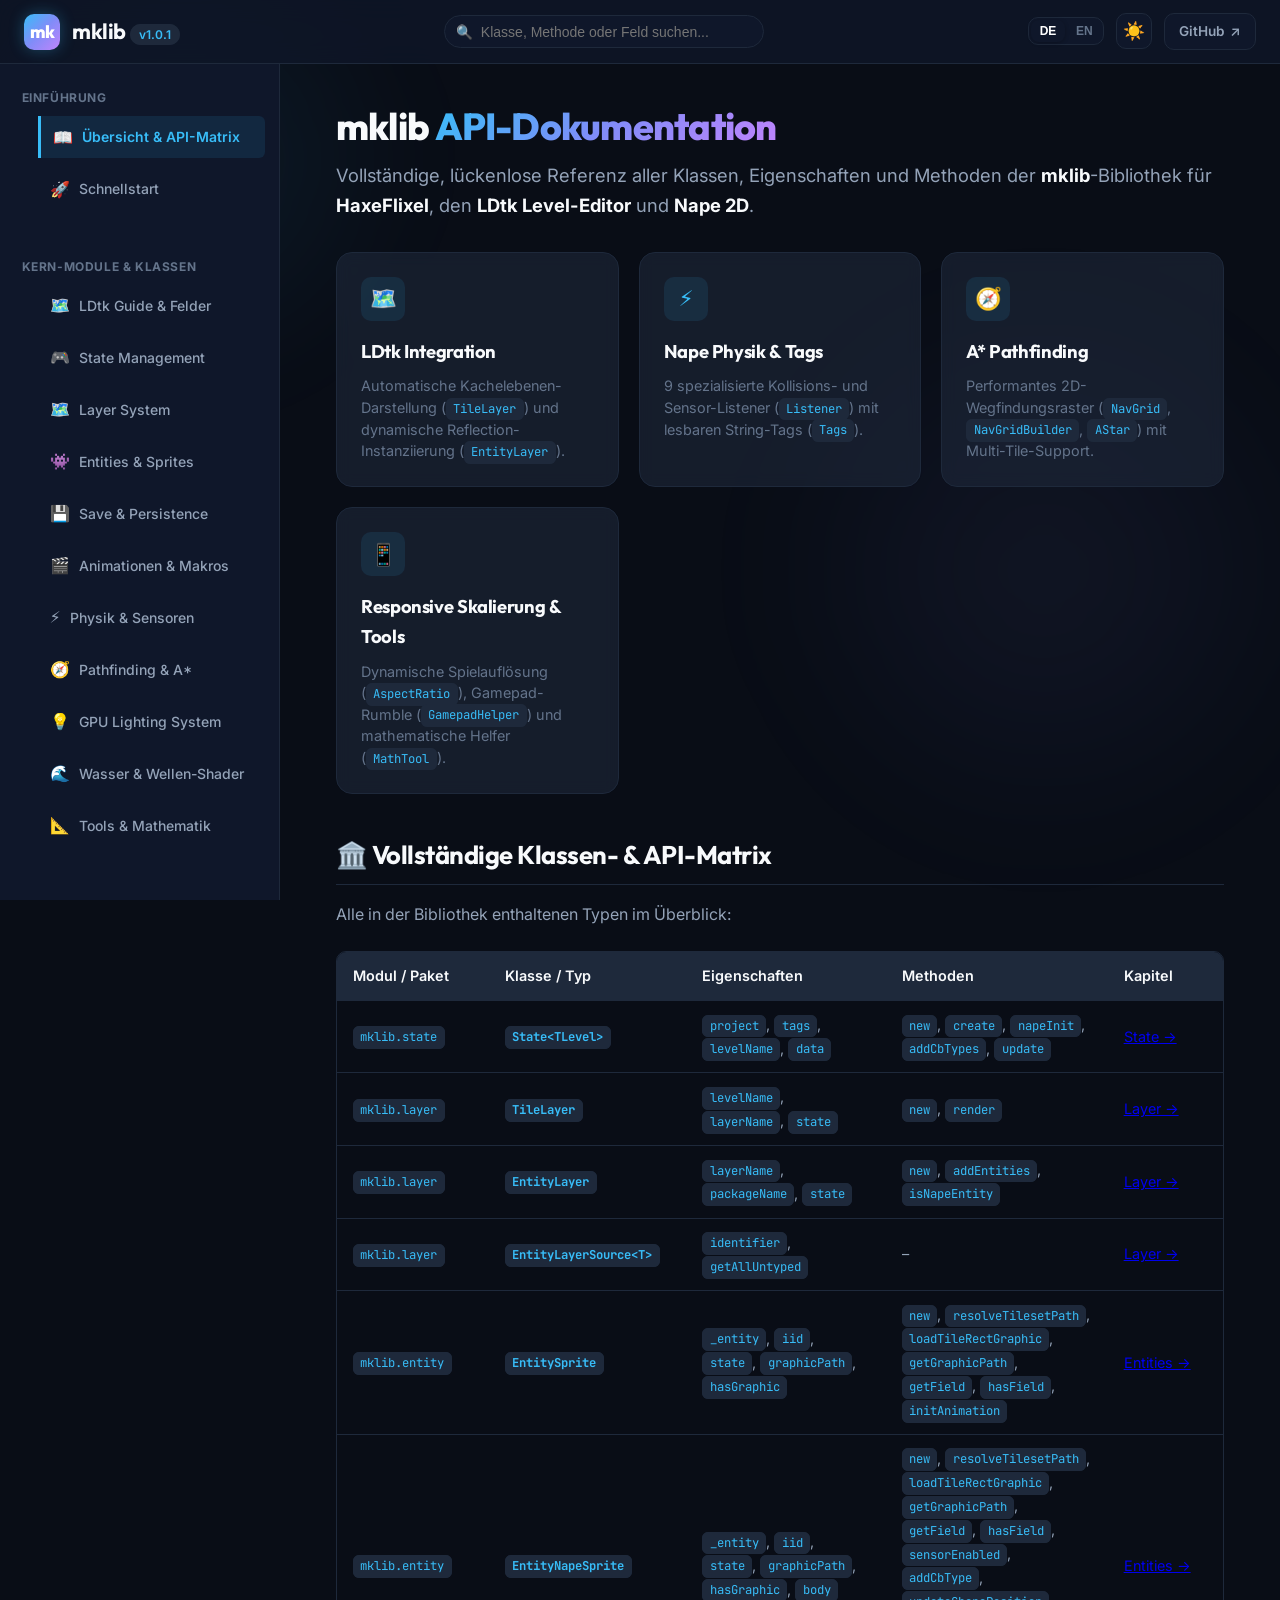
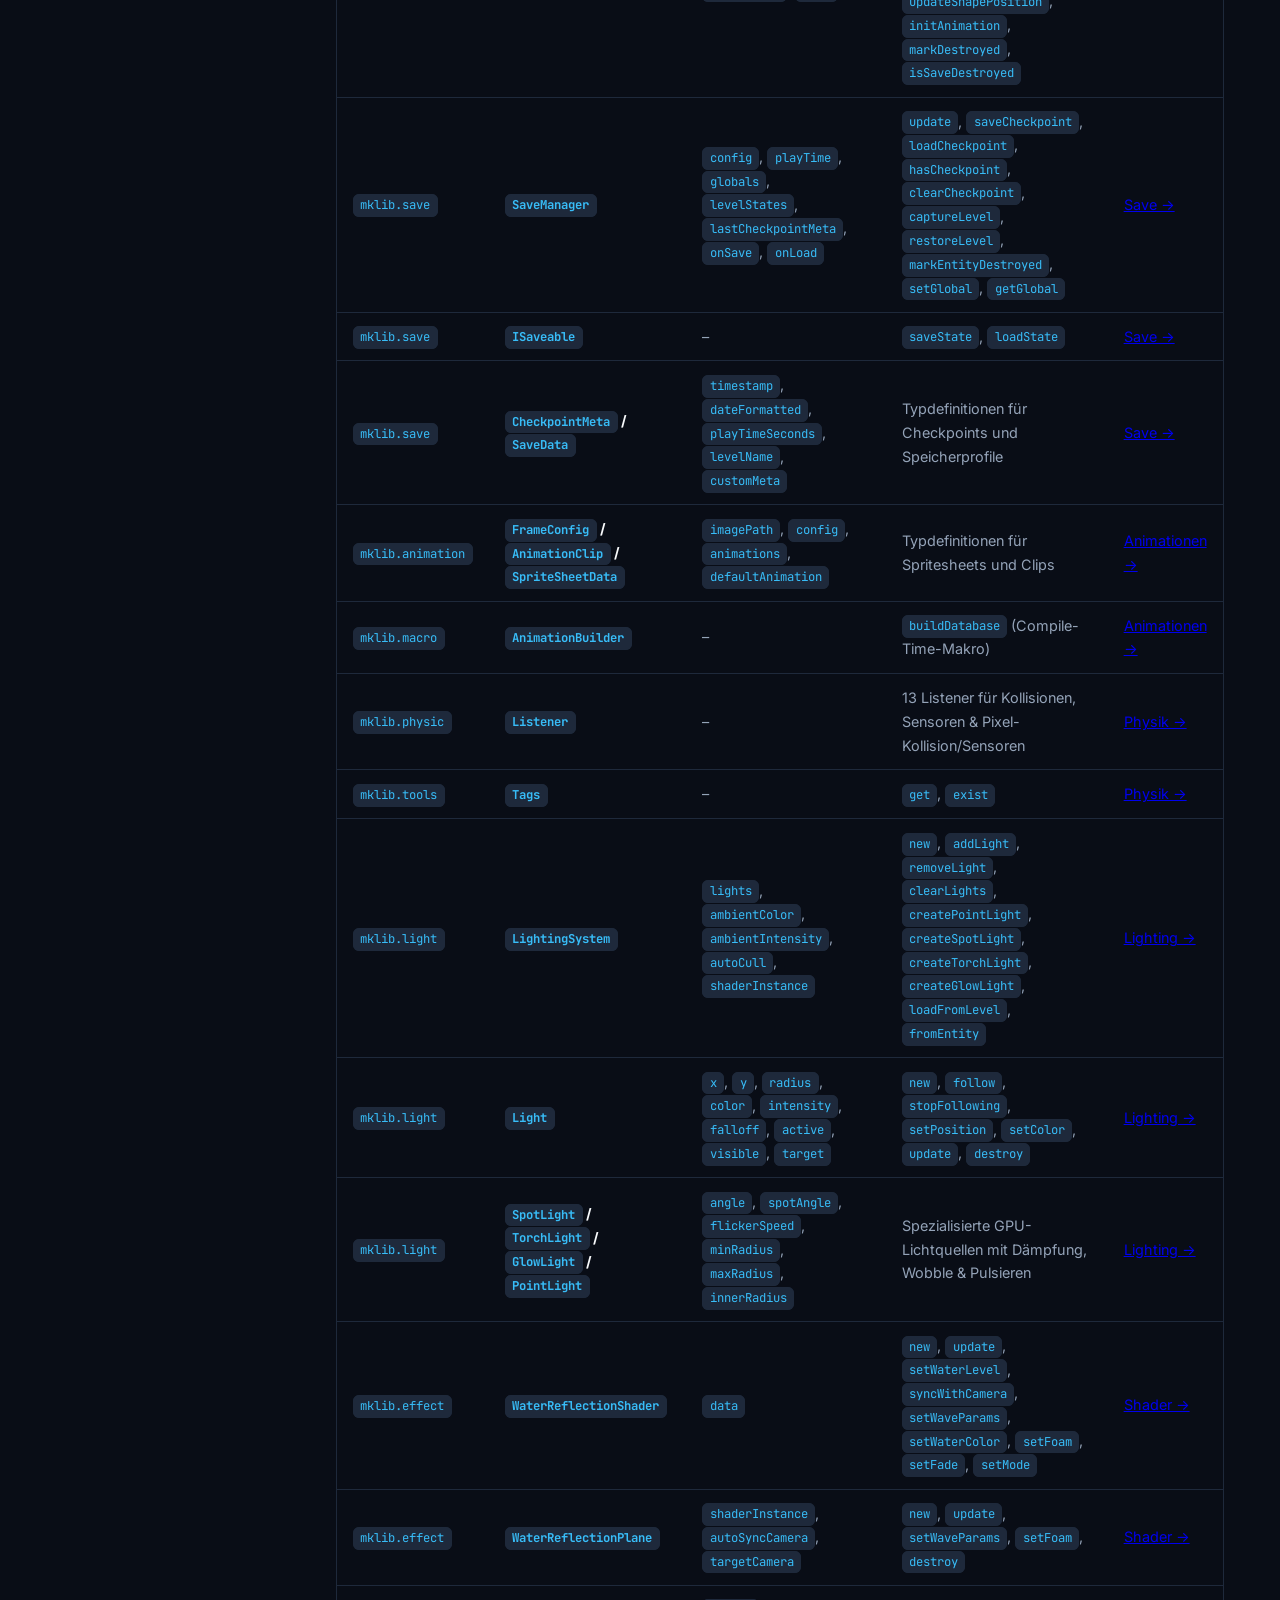
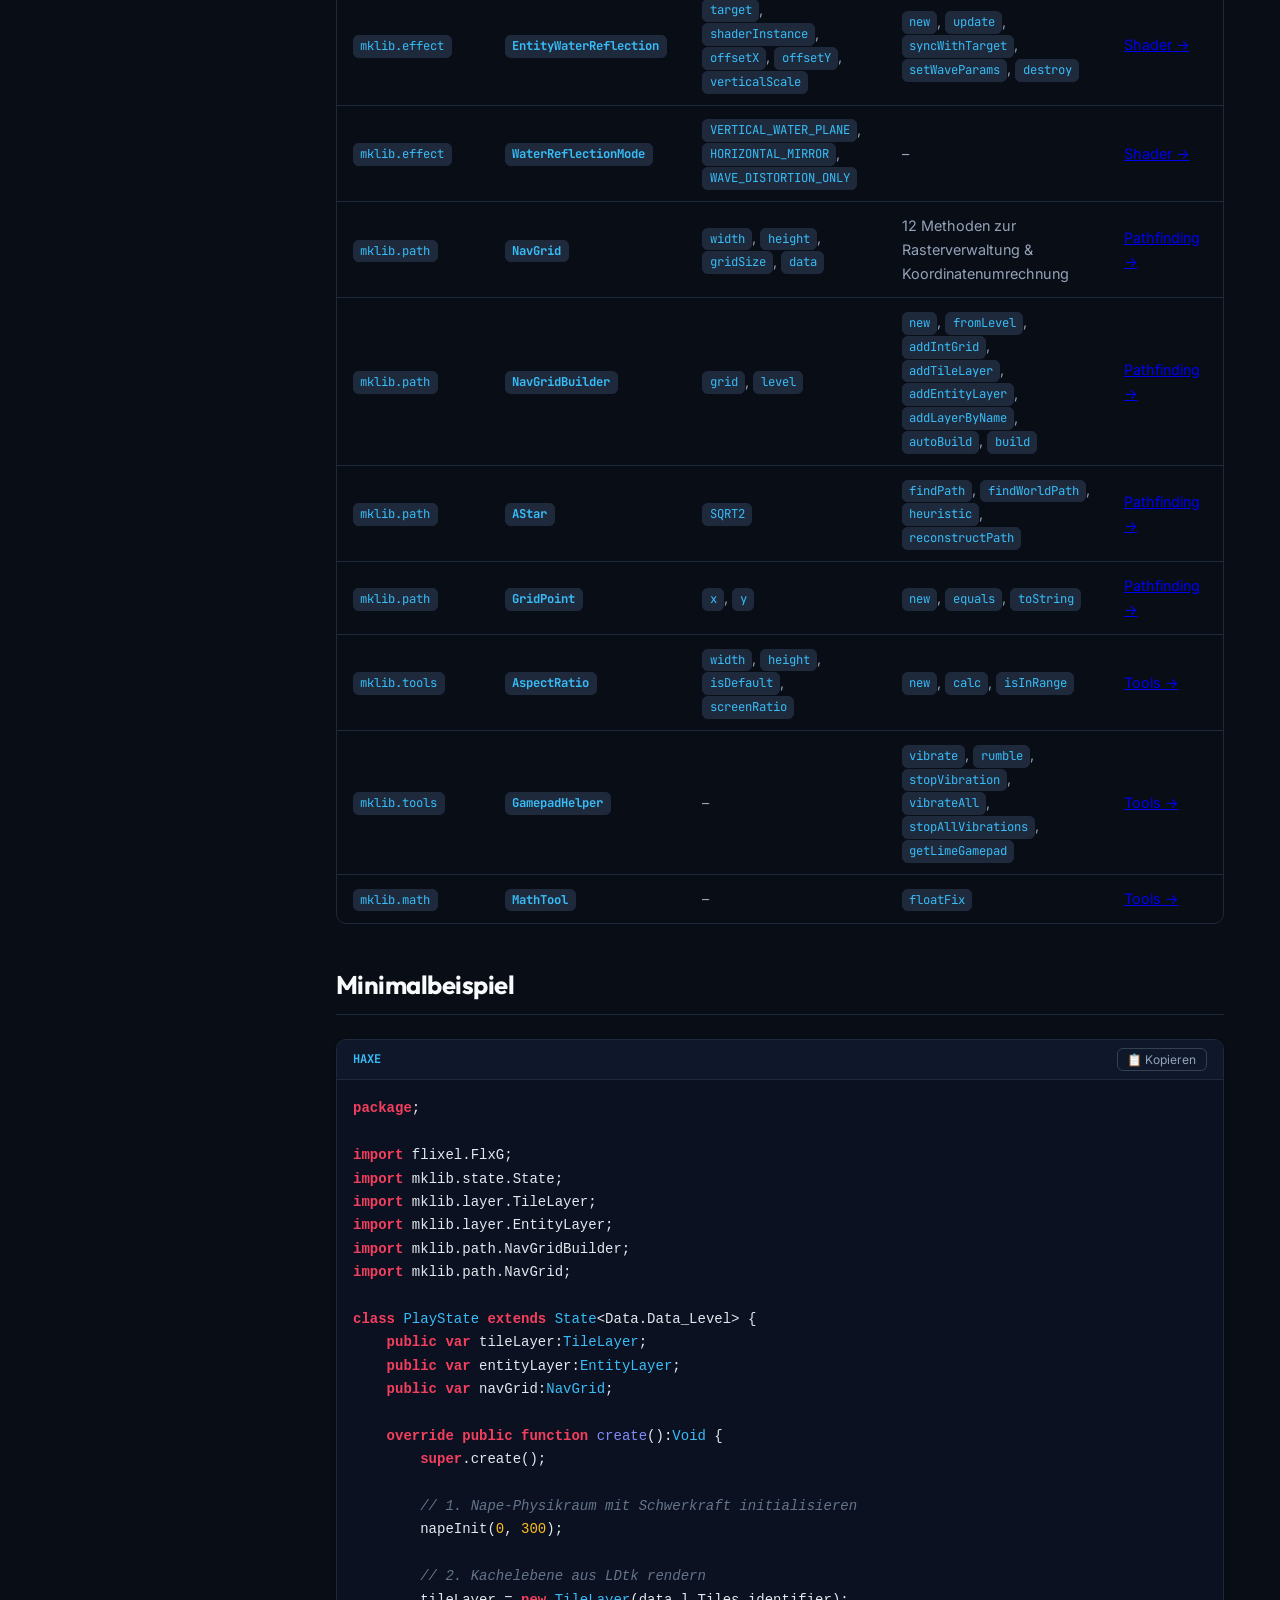
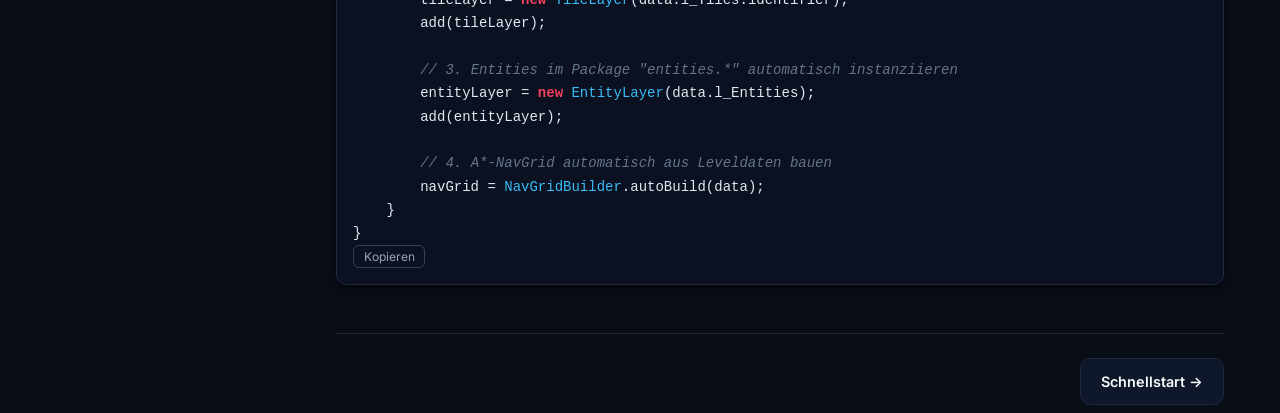
==== docs/index.html @ 0c1ab589 "feat: add GamepadHelper utility and comprehensive library documentation" ====
<!DOCTYPE html>
<html lang="de" data-theme="dark">
<head>
  <meta charset="UTF-8">
  <meta name="viewport" content="width=device-width, initial-scale=1.0">
  <title>mklib — Vollständige Dokumentation & API-Referenz</title>
  <meta name="description" content="Lückenlose Dokumentation und API-Referenz für mklib — Jede Klasse, Methode und Eigenschaft für HaxeFlixel, LDtk und Nape 2D.">
  <link rel="preconnect" href="https://fonts.googleapis.com">
  <link rel="preconnect" href="https://fonts.gstatic.com" crossorigin>
  <link href="https://fonts.googleapis.com/css2?family=Inter:wght@400;500;600;700;800&family=JetBrains+Mono:wght@400;500;600;700&family=Outfit:wght@600;700;800&display=swap" rel="stylesheet">
  <link rel="stylesheet" href="styles.css">
</head>
<body>
  <!-- Ambient Glow Backgrounds -->
  <div class="bg-decorations">
    <div class="blob-1"></div>
    <div class="blob-2"></div>
  </div>

  <!-- Top Navigation Header -->
  <header class="top-header">
    <div style="display: flex; align-items: center; gap: 1rem;">
      <button class="icon-btn mobile-menu-btn" aria-label="Menü öffnen">☰</button>
      <a href="#overview" class="logo-group">
        <div class="logo-badge">mk</div>
        <div>
          <span class="logo-title">mklib</span>
          <span class="logo-version">v1.0.1</span>
        </div>
      </a>
    </div>

    <!-- Search Input -->
    <div class="header-search">
      <span class="search-icon">🔍</span>
      <input type="text" id="docs-search" class="search-input" placeholder="Klasse, Methode oder Feld suchen..." data-de="Klasse, Methode oder Feld suchen..." data-en="Search class, method, or field..." autocomplete="off">
    </div>

    <!-- Header Actions (Language Switcher & Theme Toggle & GitHub) -->
    <div class="header-actions">
      <!-- Language Switcher -->
      <div class="lang-switch-group">
        <button class="lang-btn active" data-set-lang="de" title="Deutsch">DE</button>
        <button class="lang-btn" data-set-lang="en" title="English">EN</button>
      </div>

      <button id="theme-toggle" class="icon-btn" title="Thema wechseln">☀️</button>
      <a href="https://github.com/markuskahl/mklib" target="_blank" rel="noopener noreferrer" class="github-link">
        <span>GitHub</span>
        <span>↗</span>
      </a>
    </div>
  </header>

  <!-- App Layout Container -->
  <div class="app-container">
    <!-- Sidebar Navigation -->
    <aside class="sidebar">
      <nav class="sidebar-nav">
        <div>
          <div class="nav-section-title" data-de="Einführung" data-en="Introduction">Einführung</div>
          <ul class="nav-list">
            <li class="nav-item active"><a href="#overview"><span class="nav-icon">📖</span> <span data-de="Übersicht & API-Matrix" data-en="Overview & API Matrix">Übersicht & API-Matrix</span></a></li>
            <li class="nav-item"><a href="#getting-started"><span class="nav-icon">🚀</span> <span data-de="Schnellstart" data-en="Quick Start">Schnellstart</span></a></li>
          </ul>
        </div>

        <div>
          <div class="nav-section-title" data-de="Kern-Module & Klassen" data-en="Core Modules & Classes">Kern-Module & Klassen</div>
          <ul class="nav-list">
            <li class="nav-item"><a href="#ldtk-guide"><span class="nav-icon">🗺️</span> <span data-de="LDtk Guide & Felder" data-en="LDtk Guide & Fields">LDtk Guide & Felder</span></a></li>
            <li class="nav-item"><a href="#state"><span class="nav-icon">🎮</span> <span data-de="State Management" data-en="State Management">State Management</span></a></li>
            <li class="nav-item"><a href="#layers"><span class="nav-icon">🗺️</span> <span data-de="Layer System" data-en="Layer System">Layer System</span></a></li>
            <li class="nav-item"><a href="#entities"><span class="nav-icon">👾</span> <span data-de="Entities & Sprites" data-en="Entities & Sprites">Entities & Sprites</span></a></li>
            <li class="nav-item"><a href="#save"><span class="nav-icon">💾</span> <span data-de="Save & Persistence" data-en="Save & Persistence">Save & Persistence</span></a></li>
            <li class="nav-item"><a href="#animation"><span class="nav-icon">🎬</span> <span data-de="Animationen & Makros" data-en="Animations & Macros">Animationen & Makros</span></a></li>
            <li class="nav-item"><a href="#physics"><span class="nav-icon">⚡</span> <span data-de="Physik & Sensoren" data-en="Physics & Sensors">Physik & Sensoren</span></a></li>
            <li class="nav-item"><a href="#pathfinding"><span class="nav-icon">🧭</span> <span data-de="Pathfinding & A*" data-en="Pathfinding & A*">Pathfinding & A*</span></a></li>
            <li class="nav-item"><a href="#lighting"><span class="nav-icon">💡</span> <span data-de="GPU Lighting System" data-en="GPU Lighting System">GPU Lighting System</span></a></li>
            <li class="nav-item"><a href="#effects"><span class="nav-icon">🌊</span> <span data-de="Wasser & Wellen-Shader" data-en="Water & Wave Shaders">Wasser & Wellen-Shader</span></a></li>
            <li class="nav-item"><a href="#tools-math"><span class="nav-icon">📐</span> <span data-de="Tools & Mathematik" data-en="Tools & Mathematics">Tools & Mathematik</span></a></li>
          </ul>
        </div>
      </nav>
    </aside>

    <!-- Main Content Area -->
    <main class="main-content">
      <!-- Section: overview -->
      <section id="overview" class="doc-section active">
        <div data-lang="de">
<h1>mklib <span class="hero-gradient-text">API-Dokumentation</span></h1>
          <p class="section-desc">
            Vollständige, lückenlose Referenz aller Klassen, Eigenschaften und Methoden der <strong>mklib</strong>-Bibliothek für <strong>HaxeFlixel</strong>, den <strong>LDtk Level-Editor</strong> und <strong>Nape 2D</strong>.
          </p>

          <div class="feature-grid">
            <div class="feature-card">
              <div class="feature-icon">🗺️</div>
              <h3>LDtk Integration</h3>
              <p>Automatische Kachelebenen-Darstellung (<code>TileLayer</code>) und dynamische Reflection-Instanziierung (<code>EntityLayer</code>).</p>
            </div>
            <div class="feature-card">
              <div class="feature-icon">⚡</div>
              <h3>Nape Physik & Tags</h3>
              <p>9 spezialisierte Kollisions- und Sensor-Listener (<code>Listener</code>) mit lesbaren String-Tags (<code>Tags</code>).</p>
            </div>
            <div class="feature-card">
              <div class="feature-icon">🧭</div>
              <h3>A* Pathfinding</h3>
              <p>Performantes 2D-Wegfindungsraster (<code>NavGrid</code>, <code>NavGridBuilder</code>, <code>AStar</code>) mit Multi-Tile-Support.</p>
            </div>
            <div class="feature-card">
              <div class="feature-icon">📱</div>
              <h3>Responsive Skalierung & Tools</h3>
              <p>Dynamische Spielauflösung (<code>AspectRatio</code>), Gamepad-Rumble (<code>GamepadHelper</code>) und mathematische Helfer (<code>MathTool</code>).</p>
            </div>
          </div>

          <h2>🏛️ Vollständige Klassen- & API-Matrix</h2>
          <p>Alle in der Bibliothek enthaltenen Typen im Überblick:</p>

          <div class="api-table-wrapper">
            <table class="api-table">
              <thead>
                <tr>
                  <th>Modul / Paket</th>
                  <th>Klasse / Typ</th>
                  <th>Eigenschaften</th>
                  <th>Methoden</th>
                  <th>Kapitel</th>
                </tr>
              </thead>
              <tbody>
                <tr>
                  <td><code>mklib.state</code></td>
                  <td><strong><code>State&lt;TLevel&gt;</code></strong></td>
                  <td><code>project</code>, <code>tags</code>, <code>levelName</code>, <code>data</code></td>
                  <td><code>new</code>, <code>create</code>, <code>napeInit</code>, <code>addCbTypes</code>, <code>update</code></td>
                  <td><a href="#state">State →</a></td>
                </tr>
                <tr>
                  <td><code>mklib.layer</code></td>
                  <td><strong><code>TileLayer</code></strong></td>
                  <td><code>levelName</code>, <code>layerName</code>, <code>state</code></td>
                  <td><code>new</code>, <code>render</code></td>
                  <td><a href="#layers">Layer →</a></td>
                </tr>
                <tr>
                  <td><code>mklib.layer</code></td>
                  <td><strong><code>EntityLayer</code></strong></td>
                  <td><code>layerName</code>, <code>packageName</code>, <code>state</code></td>
                  <td><code>new</code>, <code>addEntities</code>, <code>isNapeEntity</code></td>
                  <td><a href="#layers">Layer →</a></td>
                </tr>
                <tr>
                  <td><code>mklib.layer</code></td>
                  <td><strong><code>EntityLayerSource&lt;T&gt;</code></strong></td>
                  <td><code>identifier</code>, <code>getAllUntyped</code></td>
                  <td>–</td>
                  <td><a href="#layers">Layer →</a></td>
                </tr>
                <tr>
                  <td><code>mklib.entity</code></td>
                  <td><strong><code>EntitySprite</code></strong></td>
                  <td><code>_entity</code>, <code>iid</code>, <code>state</code>, <code>graphicPath</code>, <code>hasGraphic</code></td>
                  <td><code>new</code>, <code>resolveTilesetPath</code>, <code>loadTileRectGraphic</code>, <code>getGraphicPath</code>, <code>getField</code>, <code>hasField</code>, <code>initAnimation</code></td>
                  <td><a href="#entities">Entities →</a></td>
                </tr>
                <tr>
                  <td><code>mklib.entity</code></td>
                  <td><strong><code>EntityNapeSprite</code></strong></td>
                  <td><code>_entity</code>, <code>iid</code>, <code>state</code>, <code>graphicPath</code>, <code>hasGraphic</code>, <code>body</code></td>
                  <td><code>new</code>, <code>resolveTilesetPath</code>, <code>loadTileRectGraphic</code>, <code>getGraphicPath</code>, <code>getField</code>, <code>hasField</code>, <code>sensorEnabled</code>, <code>addCbType</code>, <code>updateShapePosition</code>, <code>initAnimation</code>, <code>markDestroyed</code>, <code>isSaveDestroyed</code></td>
                  <td><a href="#entities">Entities →</a></td>
                </tr>
                <tr>
                  <td><code>mklib.save</code></td>
                  <td><strong><code>SaveManager</code></strong></td>
                  <td><code>config</code>, <code>playTime</code>, <code>globals</code>, <code>levelStates</code>, <code>lastCheckpointMeta</code>, <code>onSave</code>, <code>onLoad</code></td>
                  <td><code>update</code>, <code>saveCheckpoint</code>, <code>loadCheckpoint</code>, <code>hasCheckpoint</code>, <code>clearCheckpoint</code>, <code>captureLevel</code>, <code>restoreLevel</code>, <code>markEntityDestroyed</code>, <code>setGlobal</code>, <code>getGlobal</code></td>
                  <td><a href="#save">Save →</a></td>
                </tr>
                <tr>
                  <td><code>mklib.save</code></td>
                  <td><strong><code>ISaveable</code></strong></td>
                  <td>–</td>
                  <td><code>saveState</code>, <code>loadState</code></td>
                  <td><a href="#save">Save →</a></td>
                </tr>
                <tr>
                  <td><code>mklib.save</code></td>
                  <td><strong><code>CheckpointMeta</code> / <code>SaveData</code></strong></td>
                  <td><code>timestamp</code>, <code>dateFormatted</code>, <code>playTimeSeconds</code>, <code>levelName</code>, <code>customMeta</code></td>
                  <td>Typdefinitionen für Checkpoints und Speicherprofile</td>
                  <td><a href="#save">Save →</a></td>
                </tr>
                <tr>
                  <td><code>mklib.animation</code></td>
                  <td><strong><code>FrameConfig</code> / <code>AnimationClip</code> / <code>SpriteSheetData</code></strong></td>
                  <td><code>imagePath</code>, <code>config</code>, <code>animations</code>, <code>defaultAnimation</code></td>
                  <td>Typdefinitionen für Spritesheets und Clips</td>
                  <td><a href="#animation">Animationen →</a></td>
                </tr>
                <tr>
                  <td><code>mklib.macro</code></td>
                  <td><strong><code>AnimationBuilder</code></strong></td>
                  <td>–</td>
                  <td><code>buildDatabase</code> (Compile-Time-Makro)</td>
                  <td><a href="#animation">Animationen →</a></td>
                </tr>
                <tr>
                  <td><code>mklib.physic</code></td>
                  <td><strong><code>Listener</code></strong></td>
                  <td>–</td>
                  <td>13 Listener für Kollisionen, Sensoren & Pixel-Kollision/Sensoren</td>
                  <td><a href="#physics">Physik →</a></td>
                </tr>
                <tr>
                  <td><code>mklib.tools</code></td>
                  <td><strong><code>Tags</code></strong></td>
                  <td>–</td>
                  <td><code>get</code>, <code>exist</code></td>
                  <td><a href="#physics">Physik →</a></td>
                </tr>
                <tr>
                  <td><code>mklib.light</code></td>
                  <td><strong><code>LightingSystem</code></strong></td>
                  <td><code>lights</code>, <code>ambientColor</code>, <code>ambientIntensity</code>, <code>autoCull</code>, <code>shaderInstance</code></td>
                  <td><code>new</code>, <code>addLight</code>, <code>removeLight</code>, <code>clearLights</code>, <code>createPointLight</code>, <code>createSpotLight</code>, <code>createTorchLight</code>, <code>createGlowLight</code>, <code>loadFromLevel</code>, <code>fromEntity</code></td>
                  <td><a href="#lighting">Lighting →</a></td>
                </tr>
                <tr>
                  <td><code>mklib.light</code></td>
                  <td><strong><code>Light</code></strong></td>
                  <td><code>x</code>, <code>y</code>, <code>radius</code>, <code>color</code>, <code>intensity</code>, <code>falloff</code>, <code>active</code>, <code>visible</code>, <code>target</code></td>
                  <td><code>new</code>, <code>follow</code>, <code>stopFollowing</code>, <code>setPosition</code>, <code>setColor</code>, <code>update</code>, <code>destroy</code></td>
                  <td><a href="#lighting">Lighting →</a></td>
                </tr>
                <tr>
                  <td><code>mklib.light</code></td>
                  <td><strong><code>SpotLight</code> / <code>TorchLight</code> / <code>GlowLight</code> / <code>PointLight</code></strong></td>
                  <td><code>angle</code>, <code>spotAngle</code>, <code>flickerSpeed</code>, <code>minRadius</code>, <code>maxRadius</code>, <code>innerRadius</code></td>
                  <td>Spezialisierte GPU-Lichtquellen mit Dämpfung, Wobble & Pulsieren</td>
                  <td><a href="#lighting">Lighting →</a></td>
                </tr>
                <tr>
                  <td><code>mklib.effect</code></td>
                  <td><strong><code>WaterReflectionShader</code></strong></td>
                  <td><code>data</code></td>
                  <td><code>new</code>, <code>update</code>, <code>setWaterLevel</code>, <code>syncWithCamera</code>, <code>setWaveParams</code>, <code>setWaterColor</code>, <code>setFoam</code>, <code>setFade</code>, <code>setMode</code></td>
                  <td><a href="#effects">Shader →</a></td>
                </tr>
                <tr>
                  <td><code>mklib.effect</code></td>
                  <td><strong><code>WaterReflectionPlane</code></strong></td>
                  <td><code>shaderInstance</code>, <code>autoSyncCamera</code>, <code>targetCamera</code></td>
                  <td><code>new</code>, <code>update</code>, <code>setWaveParams</code>, <code>setFoam</code>, <code>destroy</code></td>
                  <td><a href="#effects">Shader →</a></td>
                </tr>
                <tr>
                  <td><code>mklib.effect</code></td>
                  <td><strong><code>EntityWaterReflection</code></strong></td>
                  <td><code>target</code>, <code>shaderInstance</code>, <code>offsetX</code>, <code>offsetY</code>, <code>verticalScale</code></td>
                  <td><code>new</code>, <code>update</code>, <code>syncWithTarget</code>, <code>setWaveParams</code>, <code>destroy</code></td>
                  <td><a href="#effects">Shader →</a></td>
                </tr>
                <tr>
                  <td><code>mklib.effect</code></td>
                  <td><strong><code>WaterReflectionMode</code></strong></td>
                  <td><code>VERTICAL_WATER_PLANE</code>, <code>HORIZONTAL_MIRROR</code>, <code>WAVE_DISTORTION_ONLY</code></td>
                  <td>–</td>
                  <td><a href="#effects">Shader →</a></td>
                </tr>
                <tr>
                  <td><code>mklib.path</code></td>
                  <td><strong><code>NavGrid</code></strong></td>
                  <td><code>width</code>, <code>height</code>, <code>gridSize</code>, <code>data</code></td>
                  <td>12 Methoden zur Rasterverwaltung & Koordinatenumrechnung</td>
                  <td><a href="#pathfinding">Pathfinding →</a></td>
                </tr>
                <tr>
                  <td><code>mklib.path</code></td>
                  <td><strong><code>NavGridBuilder</code></strong></td>
                  <td><code>grid</code>, <code>level</code></td>
                  <td><code>new</code>, <code>fromLevel</code>, <code>addIntGrid</code>, <code>addTileLayer</code>, <code>addEntityLayer</code>, <code>addLayerByName</code>, <code>autoBuild</code>, <code>build</code></td>
                  <td><a href="#pathfinding">Pathfinding →</a></td>
                </tr>
                <tr>
                  <td><code>mklib.path</code></td>
                  <td><strong><code>AStar</code></strong></td>
                  <td><code>SQRT2</code></td>
                  <td><code>findPath</code>, <code>findWorldPath</code>, <code>heuristic</code>, <code>reconstructPath</code></td>
                  <td><a href="#pathfinding">Pathfinding →</a></td>
                </tr>
                <tr>
                  <td><code>mklib.path</code></td>
                  <td><strong><code>GridPoint</code></strong></td>
                  <td><code>x</code>, <code>y</code></td>
                  <td><code>new</code>, <code>equals</code>, <code>toString</code></td>
                  <td><a href="#pathfinding">Pathfinding →</a></td>
                </tr>
                <tr>
                  <td><code>mklib.tools</code></td>
                  <td><strong><code>AspectRatio</code></strong></td>
                  <td><code>width</code>, <code>height</code>, <code>isDefault</code>, <code>screenRatio</code></td>
                  <td><code>new</code>, <code>calc</code>, <code>isInRange</code></td>
                  <td><a href="#tools-math">Tools →</a></td>
                </tr>
                <tr>
                  <td><code>mklib.tools</code></td>
                  <td><strong><code>GamepadHelper</code></strong></td>
                  <td>–</td>
                  <td><code>vibrate</code>, <code>rumble</code>, <code>stopVibration</code>, <code>vibrateAll</code>, <code>stopAllVibrations</code>, <code>getLimeGamepad</code></td>
                  <td><a href="#tools-math">Tools →</a></td>
                </tr>
                <tr>
                  <td><code>mklib.math</code></td>
                  <td><strong><code>MathTool</code></strong></td>
                  <td>–</td>
                  <td><code>floatFix</code></td>
                  <td><a href="#tools-math">Tools →</a></td>
                </tr>
              </tbody>
            </table>
          </div>

          <h2>Minimalbeispiel</h2>
          <div class="code-box">
            <div class="code-header">
              <span class="code-lang-badge">Haxe</span>
              <button class="copy-btn">📋 Kopieren</button>
            </div>
            <pre><code><span class="hl-keyword">package</span>;

<span class="hl-keyword">import</span> flixel.FlxG;
<span class="hl-keyword">import</span> mklib.state.State;
<span class="hl-keyword">import</span> mklib.layer.TileLayer;
<span class="hl-keyword">import</span> mklib.layer.EntityLayer;
<span class="hl-keyword">import</span> mklib.path.NavGridBuilder;
<span class="hl-keyword">import</span> mklib.path.NavGrid;

<span class="hl-keyword">class</span> <span class="hl-type">PlayState</span> <span class="hl-keyword">extends</span> <span class="hl-type">State</span>&lt;Data.Data_Level&gt; {
    <span class="hl-keyword">public</span> <span class="hl-keyword">var</span> tileLayer:<span class="hl-type">TileLayer</span>;
    <span class="hl-keyword">public</span> <span class="hl-keyword">var</span> entityLayer:<span class="hl-type">EntityLayer</span>;
    <span class="hl-keyword">public</span> <span class="hl-keyword">var</span> navGrid:<span class="hl-type">NavGrid</span>;

    <span class="hl-keyword">override</span> <span class="hl-keyword">public</span> <span class="hl-keyword">function</span> <span class="hl-func">create</span>():<span class="hl-type">Void</span> {
        <span class="hl-keyword">super</span>.create();

        <span class="hl-comment">// 1. Nape-Physikraum mit Schwerkraft initialisieren</span>
        napeInit(<span class="hl-num">0</span>, <span class="hl-num">300</span>);

        <span class="hl-comment">// 2. Kachelebene aus LDtk rendern</span>
        tileLayer = <span class="hl-keyword">new</span> <span class="hl-type">TileLayer</span>(data.l_Tiles.identifier);
        add(tileLayer);

        <span class="hl-comment">// 3. Entities im Package "entities.*" automatisch instanziieren</span>
        entityLayer = <span class="hl-keyword">new</span> <span class="hl-type">EntityLayer</span>(data.l_Entities);
        add(entityLayer);

        <span class="hl-comment">// 4. A*-NavGrid automatisch aus Leveldaten bauen</span>
        navGrid = <span class="hl-type">NavGridBuilder</span>.autoBuild(data);
    }
}</code></pre>
          </div>

          <div class="section-nav-footer">
            <span></span>
            <a href="#getting-started" class="nav-page-btn">Schnellstart →</a>
          </div>
        </div>
        <div data-lang="en">
<h1>mklib <span class="hero-gradient-text">API Documentation</span></h1>
          <p class="section-desc">
            Complete, comprehensive reference of all classes, properties, and methods in the <strong>mklib</strong> library for <strong>HaxeFlixel</strong>, the <strong>LDtk Level Editor</strong>, and <strong>Nape 2D</strong>.
          </p>

          <div class="feature-grid">
            <div class="feature-card">
              <div class="feature-icon">🗺️</div>
              <h3>LDtk Integration</h3>
              <p>Automated tile layer rendering (<code>TileLayer</code>) and dynamic reflection-based entity instantiation (<code>EntityLayer</code>).</p>
            </div>
            <div class="feature-card">
              <div class="feature-icon">⚡</div>
              <h3>Nape Physics & Tags</h3>
              <p>9 specialized collision and sensor listeners (<code>Listener</code>) with human-readable string tags (<code>Tags</code>).</p>
            </div>
            <div class="feature-card">
              <div class="feature-icon">🧭</div>
              <h3>A* Pathfinding</h3>
              <p>High-performance 2D pathfinding grid (<code>NavGrid</code>, <code>NavGridBuilder</code>, <code>AStar</code>) with multi-tile agent support.</p>
            </div>
            <div class="feature-card">
              <div class="feature-icon">📱</div>
              <h3>Responsive Scaling & Tools</h3>
              <p>Dynamic game resolution (<code>AspectRatio</code>), gamepad rumble support (<code>GamepadHelper</code>) and mathematical helpers (<code>MathTool</code>).</p>
            </div>
          </div>

          <h2>🏛️ Vollständige Klassen- & API-Matrix</h2>
          <p>Alle in der Bibliothek enthaltenen Typen im Überblick:</p>

          <div class="api-table-wrapper">
            <table class="api-table">
              <thead>
                <tr>
                  <th>Modul / Paket</th>
                  <th>Class / Type</th>
                  <th>Properties</th>
                  <th>Methods</th>
                  <th>Kapitel</th>
                </tr>
              </thead>
              <tbody>
                <tr>
                  <td><code>mklib.state</code></td>
                  <td><strong><code>State&lt;TLevel&gt;</code></strong></td>
                  <td><code>project</code>, <code>tags</code>, <code>levelName</code>, <code>data</code></td>
                  <td><code>new</code>, <code>create</code>, <code>napeInit</code>, <code>addCbTypes</code>, <code>update</code></td>
                  <td><a href="#state">State →</a></td>
                </tr>
                <tr>
                  <td><code>mklib.layer</code></td>
                  <td><strong><code>TileLayer</code></strong></td>
                  <td><code>levelName</code>, <code>layerName</code>, <code>state</code></td>
                  <td><code>new</code>, <code>render</code></td>
                  <td><a href="#layers">Layer →</a></td>
                </tr>
                <tr>
                  <td><code>mklib.layer</code></td>
                  <td><strong><code>EntityLayer</code></strong></td>
                  <td><code>layerName</code>, <code>packageName</code>, <code>state</code></td>
                  <td><code>new</code>, <code>addEntities</code>, <code>isNapeEntity</code></td>
                  <td><a href="#layers">Layer →</a></td>
                </tr>
                <tr>
                  <td><code>mklib.layer</code></td>
                  <td><strong><code>EntityLayerSource&lt;T&gt;</code></strong></td>
                  <td><code>identifier</code>, <code>getAllUntyped</code></td>
                  <td>–</td>
                  <td><a href="#layers">Layer →</a></td>
                </tr>
                <tr>
                  <td><code>mklib.entity</code></td>
                  <td><strong><code>EntitySprite</code></strong></td>
                  <td><code>_entity</code>, <code>iid</code>, <code>state</code>, <code>graphicPath</code>, <code>hasGraphic</code></td>
                  <td><code>new</code>, <code>resolveTilesetPath</code>, <code>loadTileRectGraphic</code>, <code>getGraphicPath</code>, <code>getField</code>, <code>hasField</code>, <code>initAnimation</code></td>
                  <td><a href="#entities">Entities →</a></td>
                </tr>
                <tr>
                  <td><code>mklib.entity</code></td>
                  <td><strong><code>EntityNapeSprite</code></strong></td>
                  <td><code>_entity</code>, <code>iid</code>, <code>state</code>, <code>graphicPath</code>, <code>hasGraphic</code>, <code>body</code></td>
                  <td><code>new</code>, <code>resolveTilesetPath</code>, <code>loadTileRectGraphic</code>, <code>getGraphicPath</code>, <code>getField</code>, <code>hasField</code>, <code>sensorEnabled</code>, <code>addCbType</code>, <code>updateShapePosition</code>, <code>initAnimation</code>, <code>markDestroyed</code>, <code>isSaveDestroyed</code></td>
                  <td><a href="#entities">Entities →</a></td>
                </tr>
                <tr>
                  <td><code>mklib.animation</code></td>
                  <td><strong><code>FrameConfig</code> / <code>AnimationClip</code> / <code>SpriteSheetData</code></strong></td>
                  <td><code>imagePath</code>, <code>config</code>, <code>animations</code>, <code>defaultAnimation</code></td>
                  <td>Typdefinitionen für Spritesheets und Clips</td>
                  <td><a href="#animation">Animationen →</a></td>
                </tr>
                <tr>
                  <td><code>mklib.macro</code></td>
                  <td><strong><code>AnimationBuilder</code></strong></td>
                  <td>–</td>
                  <td><code>buildDatabase</code> (Compile-Time-Makro)</td>
                  <td><a href="#animation">Animationen →</a></td>
                </tr>
                <tr>
                  <td><code>mklib.physic</code></td>
                  <td><strong><code>Listener</code></strong></td>
                  <td>–</td>
                  <td>13 listeners for collisions, sensors & pixel-perfect collisions/sensors</td>
                  <td><a href="#physics">Physik →</a></td>
                </tr>
                <tr>
                  <td><code>mklib.tools</code></td>
                  <td><strong><code>Tags</code></strong></td>
                  <td>–</td>
                  <td><code>get</code>, <code>exist</code></td>
                  <td><a href="#physics">Physik →</a></td>
                </tr>
                <tr>
                  <td><code>mklib.light</code></td>
                  <td><strong><code>LightingSystem</code></strong></td>
                  <td><code>lights</code>, <code>ambientColor</code>, <code>ambientIntensity</code>, <code>autoCull</code>, <code>shaderInstance</code></td>
                  <td><code>new</code>, <code>addLight</code>, <code>removeLight</code>, <code>clearLights</code>, <code>createPointLight</code>, <code>createSpotLight</code>, <code>createTorchLight</code>, <code>createGlowLight</code>, <code>loadFromLevel</code>, <code>fromEntity</code></td>
                  <td><a href="#lighting">Lighting →</a></td>
                </tr>
                <tr>
                  <td><code>mklib.light</code></td>
                  <td><strong><code>Light</code></strong></td>
                  <td><code>x</code>, <code>y</code>, <code>radius</code>, <code>color</code>, <code>intensity</code>, <code>falloff</code>, <code>active</code>, <code>visible</code>, <code>target</code></td>
                  <td><code>new</code>, <code>follow</code>, <code>stopFollowing</code>, <code>setPosition</code>, <code>setColor</code>, <code>update</code>, <code>destroy</code></td>
                  <td><a href="#lighting">Lighting →</a></td>
                </tr>
                <tr>
                  <td><code>mklib.light</code></td>
                  <td><strong><code>SpotLight</code> / <code>TorchLight</code> / <code>GlowLight</code> / <code>PointLight</code></strong></td>
                  <td><code>angle</code>, <code>spotAngle</code>, <code>flickerSpeed</code>, <code>minRadius</code>, <code>maxRadius</code>, <code>innerRadius</code></td>
                  <td>Spezialisierte GPU-Lichtquellen mit Dämpfung, Wobble & Pulsieren</td>
                  <td><a href="#lighting">Lighting →</a></td>
                </tr>
                <tr>
                  <td><code>mklib.effect</code></td>
                  <td><strong><code>WaterReflectionShader</code></strong></td>
                  <td><code>data</code></td>
                  <td><code>new</code>, <code>update</code>, <code>setWaterLevel</code>, <code>syncWithCamera</code>, <code>setWaveParams</code>, <code>setWaterColor</code>, <code>setFoam</code>, <code>setFade</code>, <code>setMode</code></td>
                  <td><a href="#effects">Shader →</a></td>
                </tr>
                <tr>
                  <td><code>mklib.effect</code></td>
                  <td><strong><code>WaterReflectionPlane</code></strong></td>
                  <td><code>shaderInstance</code>, <code>autoSyncCamera</code>, <code>targetCamera</code></td>
                  <td><code>new</code>, <code>update</code>, <code>setWaveParams</code>, <code>setFoam</code>, <code>destroy</code></td>
                  <td><a href="#effects">Shader →</a></td>
                </tr>
                <tr>
                  <td><code>mklib.effect</code></td>
                  <td><strong><code>EntityWaterReflection</code></strong></td>
                  <td><code>target</code>, <code>shaderInstance</code>, <code>offsetX</code>, <code>offsetY</code>, <code>verticalScale</code></td>
                  <td><code>new</code>, <code>update</code>, <code>syncWithTarget</code>, <code>setWaveParams</code>, <code>destroy</code></td>
                  <td><a href="#effects">Shader →</a></td>
                </tr>
                <tr>
                  <td><code>mklib.effect</code></td>
                  <td><strong><code>WaterReflectionMode</code></strong></td>
                  <td><code>VERTICAL_WATER_PLANE</code>, <code>HORIZONTAL_MIRROR</code>, <code>WAVE_DISTORTION_ONLY</code></td>
                  <td>–</td>
                  <td><a href="#effects">Shader →</a></td>
                </tr>
                <tr>
                  <td><code>mklib.path</code></td>
                  <td><strong><code>NavGrid</code></strong></td>
                  <td><code>width</code>, <code>height</code>, <code>gridSize</code>, <code>data</code></td>
                  <td>12 Methoden zur Rasterverwaltung & Koordinatenumrechnung</td>
                  <td><a href="#pathfinding">Pathfinding →</a></td>
                </tr>
                <tr>
                  <td><code>mklib.path</code></td>
                  <td><strong><code>NavGridBuilder</code></strong></td>
                  <td><code>grid</code>, <code>level</code></td>
                  <td><code>new</code>, <code>fromLevel</code>, <code>addIntGrid</code>, <code>addTileLayer</code>, <code>addEntityLayer</code>, <code>addLayerByName</code>, <code>autoBuild</code>, <code>build</code></td>
                  <td><a href="#pathfinding">Pathfinding →</a></td>
                </tr>
                <tr>
                  <td><code>mklib.path</code></td>
                  <td><strong><code>AStar</code></strong></td>
                  <td><code>SQRT2</code></td>
                  <td><code>findPath</code>, <code>findWorldPath</code>, <code>heuristic</code>, <code>reconstructPath</code></td>
                  <td><a href="#pathfinding">Pathfinding →</a></td>
                </tr>
                <tr>
                  <td><code>mklib.path</code></td>
                  <td><strong><code>GridPoint</code></strong></td>
                  <td><code>x</code>, <code>y</code></td>
                  <td><code>new</code>, <code>equals</code>, <code>toString</code></td>
                  <td><a href="#pathfinding">Pathfinding →</a></td>
                </tr>
                <tr>
                  <td><code>mklib.tools</code></td>
                  <td><strong><code>AspectRatio</code></strong></td>
                  <td><code>width</code>, <code>height</code>, <code>isDefault</code>, <code>screenRatio</code></td>
                  <td><code>new</code>, <code>calc</code>, <code>isInRange</code></td>
                  <td><a href="#tools-math">Tools →</a></td>
                </tr>
                <tr>
                  <td><code>mklib.tools</code></td>
                  <td><strong><code>GamepadHelper</code></strong></td>
                  <td>–</td>
                  <td><code>vibrate</code>, <code>rumble</code>, <code>stopVibration</code>, <code>vibrateAll</code>, <code>stopAllVibrations</code>, <code>getLimeGamepad</code></td>
                  <td><a href="#tools-math">Tools →</a></td>
                </tr>
                <tr>
                  <td><code>mklib.math</code></td>
                  <td><strong><code>MathTool</code></strong></td>
                  <td>–</td>
                  <td><code>floatFix</code></td>
                  <td><a href="#tools-math">Tools →</a></td>
                </tr>
              </tbody>
            </table>
          </div>

          <h2>Minimalbeispiel</h2>
          <div class="code-box">
            <div class="code-header">
              <span class="code-lang-badge">Haxe</span>
              <button class="copy-btn">📋 Copy</button>
            </div>
            <pre><code><span class="hl-keyword">package</span>;

<span class="hl-keyword">import</span> flixel.FlxG;
<span class="hl-keyword">import</span> mklib.state.State;
<span class="hl-keyword">import</span> mklib.layer.TileLayer;
<span class="hl-keyword">import</span> mklib.layer.EntityLayer;
<span class="hl-keyword">import</span> mklib.path.NavGridBuilder;
<span class="hl-keyword">import</span> mklib.path.NavGrid;

<span class="hl-keyword">class</span> <span class="hl-type">PlayState</span> <span class="hl-keyword">extends</span> <span class="hl-type">State</span>&lt;Data.Data_Level&gt; {
    <span class="hl-keyword">public</span> <span class="hl-keyword">var</span> tileLayer:<span class="hl-type">TileLayer</span>;
    <span class="hl-keyword">public</span> <span class="hl-keyword">var</span> entityLayer:<span class="hl-type">EntityLayer</span>;
    <span class="hl-keyword">public</span> <span class="hl-keyword">var</span> navGrid:<span class="hl-type">NavGrid</span>;

    <span class="hl-keyword">override</span> <span class="hl-keyword">public</span> <span class="hl-keyword">function</span> <span class="hl-func">create</span>():<span class="hl-type">Void</span> {
        <span class="hl-keyword">super</span>.create();

        <span class="hl-comment">// 1. Nape-Physikraum mit Schwerkraft initialisieren</span>
        napeInit(<span class="hl-num">0</span>, <span class="hl-num">300</span>);

        <span class="hl-comment">// 2. Kachelebene aus LDtk rendern</span>
        tileLayer = <span class="hl-keyword">new</span> <span class="hl-type">TileLayer</span>(data.l_Tiles.identifier);
        add(tileLayer);

        <span class="hl-comment">// 3. Entities im Package "entities.*" automatisch instanziieren</span>
        entityLayer = <span class="hl-keyword">new</span> <span class="hl-type">EntityLayer</span>(data.l_Entities);
        add(entityLayer);

        <span class="hl-comment">// 4. A*-NavGrid automatisch aus Leveldaten bauen</span>
        navGrid = <span class="hl-type">NavGridBuilder</span>.autoBuild(data);
    }
}</code></pre>
          </div>

          <div class="section-nav-footer">
            <span></span>
            <a href="#getting-started" class="nav-page-btn">Schnellstart →</a>
          </div>
        </div>
      </section>

      <!-- Section: getting-started -->
      <section id="getting-started" class="doc-section">
        <div data-lang="de">
<h1>🚀 Schnellstart & Einrichtung</h1>
          <p class="section-desc">Schritt-für-Schritt-Anleitung zur Installation und Einbindung in dein HaxeFlixel-Projekt.</p>

          <h2>1. Abhängigkeiten in Project.xml</h2>
          <p>Füge <code>mklib</code> und die benötigten Bibliotheken zu deiner <code>Project.xml</code> hinzu:</p>

          <div class="code-box">
            <div class="code-header">
              <span class="code-lang-badge">XML</span>
              <button class="copy-btn">📋 Kopieren</button>
            </div>
            <pre><code>&lt;haxelib name="openfl" /&gt;
&lt;haxelib name="flixel" /&gt;
&lt;haxelib name="flixel-addons" /&gt;
&lt;haxelib name="nape-haxe4" /&gt;
&lt;haxelib name="ldtk-haxe-api" /&gt;
&lt;haxelib name="mklib" /&gt;</code></pre>
          </div>

          <h2>2. LDtk Makro-Setup (Data.hx)</h2>
          <p>Erstelle die Datei <code>source/Data.hx</code>. Das Makro analysiert deine <code>map.ldtk</code>-Datei zur Compile-Zeit und erzeugt typisierte Klassen:</p>

          <div class="code-box">
            <div class="code-header">
              <span class="code-lang-badge">Haxe</span>
              <button class="copy-btn">📋 Kopieren</button>
            </div>
            <pre><code><span class="hl-keyword">package</span>;

<span class="hl-comment">/**
 * LDtk-Makro-Kompilierung: Liest zur Compile-Zeit die Datei "assets/data/map.ldtk"
 * ein und generiert typisierte Klassen und Enums für alle Level, Layer und Entities.
 */</span>
<span class="hl-keyword">private</span> <span class="hl-keyword">typedef</span> _Tmp = haxe.macro.MacroType&lt;[ ldtk.Project.build(<span class="hl-string">"assets/data/map.ldtk"</span>) ]&gt;;</code></pre>
          </div>

          <h2>3. Spielstart in Main.hx</h2>
          <div class="code-box">
            <div class="code-header">
              <span class="code-lang-badge">Haxe</span>
              <button class="copy-btn">📋 Kopieren</button>
            </div>
            <pre><code><span class="hl-keyword">package</span>;

<span class="hl-keyword">import</span> flixel.FlxGame;
<span class="hl-keyword">import</span> openfl.display.Sprite;

<span class="hl-comment">/**
 * Haupteinstiegspunkt der Anwendung.
 */</span>
<span class="hl-keyword">class</span> <span class="hl-type">Main</span> <span class="hl-keyword">extends</span> <span class="hl-type">Sprite</span> {
    <span class="hl-keyword">public</span> <span class="hl-keyword">function</span> <span class="hl-func">new</span>() {
        <span class="hl-keyword">super</span>();
        addChild(<span class="hl-keyword">new</span> <span class="hl-type">FlxGame</span>(<span class="hl-num">320</span>, <span class="hl-num">180</span>, PlayState, <span class="hl-num">60</span>, <span class="hl-num">60</span>, <span class="hl-keyword">true</span>, <span class="hl-keyword">false</span>));
    }
}</code></pre>
          </div>

          <div class="callout callout-tip">
            <div class="callout-icon">💡</div>
            <div>
              <strong>Tipp zur Dead-Code-Elimination (DCE):</strong> Versehe deine dynamisch geladenen Entity-Klassen stets mit der Annotation <code>@:keep</code>, damit der Haxe-Compiler sie bei Release-Builds nicht wegoptimiert.
            </div>
          </div>

          <h2>4. ⚡ Performance- & Hardware-Richtwerte</h2>
          <p>Dank der Zero-Allocation Render-Pipeline und der internen 160×90-Pixel-Basisauflösung ist <code>mklib</code> extrem ressourcenschonend. Richtwerte für <strong>konstante 60 FPS</strong> auf schwachen Office-Notebooks (Intel HD / UHD / Iris Xe iGPU):</p>
          
          <div class="api-table-wrapper">
            <table class="api-table">
              <thead>
                <tr>
                  <th>Element</th>
                  <th>Richtwert (Notebook / iGPU)</th>
                  <th>Desktop-PC (GTX / RTX)</th>
                  <th>Details</th>
                </tr>
              </thead>
              <tbody>
                <tr>
                  <td><strong>Sichtbare Sprites</strong></td>
                  <td><span class="badge badge-success">~ 2.000 Sprites</span></td>
                  <td>20.000+ Sprites</td>
                  <td>Hardware-Batching via OpenFL / Flixel DrawTiles</td>
                </tr>
                <tr>
                  <td><strong>Nape Physik-Körper</strong></td>
                  <td><span class="badge badge-success">~ 300 Bodies</span></td>
                  <td>3.000+ Bodies</td>
                  <td>Aktive Rigid Bodies mit <code>NAPE_RELEASE_BUILD</code></td>
                </tr>
                <tr>
                  <td><strong>Shader-Lichtquellen</strong></td>
                  <td><span class="badge badge-success">32 Lichter im Viewport</span></td>
                  <td>32 Lichter im Viewport</td>
                  <td>Unbegrenzt im Level via Frustum Culling (<code>autoCull</code>)</td>
                </tr>
              </tbody>
            </table>
          </div>

          <div class="callout callout-info">
            <div class="callout-icon">⚡</div>
            <div>
              <strong>Timing-Konfiguration in State.hx:</strong> <code>FlxG.fixedTimestep = false</code> (verhindert Nachhol-Lags), <code>FlxG.maxElapsed = 0.05</code> (Notbremse bei Rucklern) und <code>FlxG.autoPause = false</code> (verhindert Einfrieren bei Fokusverlust).
            </div>
          </div>

          <div class="section-nav-footer">
            <a href="#overview" class="nav-page-btn">← Übersicht</a>
            <a href="#ldtk-guide" class="nav-page-btn">LDtk Guide →</a>
          </div>
        </div>
        <div data-lang="en">
<h1>🚀 Quick Start & Setup</h1>
          <p class="section-desc">Step-by-step guide to installing and integrating mklib into your HaxeFlixel project.</p>

          <h2>1. Dependencies in Project.xml</h2>
          <p>Add <code>mklib</code> and the required libraries to your <code>Project.xml</code>:</p>

          <div class="code-box">
            <div class="code-header">
              <span class="code-lang-badge">XML</span>
              <button class="copy-btn">📋 Copy</button>
            </div>
            <pre><code>&lt;haxelib name="openfl" /&gt;
&lt;haxelib name="flixel" /&gt;
&lt;haxelib name="flixel-addons" /&gt;
&lt;haxelib name="nape-haxe4" /&gt;
&lt;haxelib name="ldtk-haxe-api" /&gt;
&lt;haxelib name="mklib" /&gt;</code></pre>
          </div>

          <h2>2. LDtk Macro Setup (Data.hx)</h2>
          <p>Create the file <code>source/Data.hx</code>. The macro analyzes your <code>map.ldtk</code> file at compile time and generates typed classes:</p>

          <div class="code-box">
            <div class="code-header">
              <span class="code-lang-badge">Haxe</span>
              <button class="copy-btn">📋 Copy</button>
            </div>
            <pre><code><span class="hl-keyword">package</span>;

<span class="hl-comment">/**
 * LDtk macro compilation: Reads "assets/data/map.ldtk" at compile time
 * and generates typed classes and enums for all levels, layers, and entities.
 */</span>
<span class="hl-keyword">private</span> <span class="hl-keyword">typedef</span> _Tmp = haxe.macro.MacroType&lt;[ ldtk.Project.build(<span class="hl-string">"assets/data/map.ldtk"</span>) ]&gt;;</code></pre>
          </div>

          <h2>3. Game Entry Point in Main.hx</h2>
          <div class="code-box">
            <div class="code-header">
              <span class="code-lang-badge">Haxe</span>
              <button class="copy-btn">📋 Copy</button>
            </div>
            <pre><code><span class="hl-keyword">package</span>;

<span class="hl-keyword">import</span> flixel.FlxGame;
<span class="hl-keyword">import</span> openfl.display.Sprite;

<span class="hl-comment">/**
 * Haupteinstiegspunkt der Anwendung.
 */</span>
<span class="hl-keyword">class</span> <span class="hl-type">Main</span> <span class="hl-keyword">extends</span> <span class="hl-type">Sprite</span> {
    <span class="hl-keyword">public</span> <span class="hl-keyword">function</span> <span class="hl-func">new</span>() {
        <span class="hl-keyword">super</span>();
        addChild(<span class="hl-keyword">new</span> <span class="hl-type">FlxGame</span>(<span class="hl-num">320</span>, <span class="hl-num">180</span>, PlayState, <span class="hl-num">60</span>, <span class="hl-num">60</span>, <span class="hl-keyword">true</span>, <span class="hl-keyword">false</span>));
    }
}</code></pre>
          </div>

          <div class="callout callout-tip">
            <div class="callout-icon">💡</div>
            <div>
              <strong>Tipp zur Dead-Code-Elimination (DCE):</strong> Versehe deine dynamisch geladenen Entity-Klassen stets mit der Annotation <code>@:keep</code>, damit der Haxe-Compiler sie bei Release-Builds nicht wegoptimiert.
            </div>
          </div>

          <h2>4. ⚡ Performance & Hardware Guidelines</h2>
          <p>Thanks to the zero-allocation rendering pipeline and 160×90 internal pixel base resolution, <code>mklib</code> is extremely lightweight. Target guidelines for <strong>rock-solid 60 FPS</strong> on low-end office laptops (Intel HD / UHD / Iris Xe iGPU):</p>
          
          <div class="api-table-wrapper">
            <table class="api-table">
              <thead>
                <tr>
                  <th>Element</th>
                  <th>Guideline (Laptop / iGPU)</th>
                  <th>Desktop PC (GTX / RTX)</th>
                  <th>Details</th>
                </tr>
              </thead>
              <tbody>
                <tr>
                  <td><strong>Visible Sprites</strong></td>
                  <td><span class="badge badge-success">~ 2,000 Sprites</span></td>
                  <td>20,000+ Sprites</td>
                  <td>Hardware batching via OpenFL / Flixel DrawTiles</td>
                </tr>
                <tr>
                  <td><strong>Nape Physics Bodies</strong></td>
                  <td><span class="badge badge-success">~ 300 Bodies</span></td>
                  <td>3,000+ Bodies</td>
                  <td>Active rigid bodies with <code>NAPE_RELEASE_BUILD</code></td>
                </tr>
                <tr>
                  <td><strong>Shader Lights</strong></td>
                  <td><span class="badge badge-success">32 lights in viewport</span></td>
                  <td>32 lights in viewport</td>
                  <td>Unlimited in level via frustum culling (<code>autoCull</code>)</td>
                </tr>
              </tbody>
            </table>
          </div>

          <div class="callout callout-info">
            <div class="callout-icon">⚡</div>
            <div>
              <strong>Timing configuration in State.hx:</strong> <code>FlxG.fixedTimestep = false</code> (prevents catch-up lags), <code>FlxG.maxElapsed = 0.05</code> (failsafe clamp during lag spikes), and <code>FlxG.autoPause = false</code> (prevents focus-loss freeze).
            </div>
          </div>

          <div class="section-nav-footer">
            <a href="#overview" class="nav-page-btn">← Übersicht</a>
            <a href="#ldtk-guide" class="nav-page-btn">LDtk Guide →</a>
          </div>
        </div>
      </section>


      <!-- Section: ldtk-guide -->
      <section id="ldtk-guide" class="doc-section">
        <div data-lang="de">
          <h1>🗺️ LDtk Level-Editor Guide & Property-Referenz</h1>
          <p class="section-desc">
            Ausführliche Anleitung und vollständige Referenz aller <strong>Felder (Custom Fields)</strong>, <strong>Enums</strong>, <strong>Layer-Typen</strong> und <strong>Lichteigenschaften</strong> im LDtk-Editor und deren automatische Verarbeitung in <strong>mklib</strong>.
          </p>

          <div class="feature-grid">
            <div class="feature-card">
              <div class="feature-icon">🏷️</div>
              <h3>Enum &bdquo;Tags&ldquo;</h3>
              <p>Wird beim State-Start automatisch in Nape-<code>CbType</code>s konvertiert und &uuml;ber <code>Tags.get("...")</code> bereitgestellt.</p>
            </div>
            <div class="feature-card">
              <div class="feature-icon">🖼️</div>
              <h3>TileRect Single Value</h3>
              <p>Schneidet Kacheln pixelgenau aus dem Tileset zu und erzeugt automatisch feste <code>STATIC</code>-Nape-K&ouml;rper.</p>
            </div>
            <div class="feature-card">
              <div class="feature-icon">⚡</div>
              <h3>Sensor- &amp; Bewegungs-Flags</h3>
              <p><code>sensor: true</code> und <code>allowMovement</code> steuern Kollisions-Trigger und physikalische Tr&auml;gheit ohne Code.</p>
            </div>
            <div class="feature-card">
              <div class="feature-icon">💡</div>
              <h3>GPU-Lighting Integration</h3>
              <p>Lichtquellen (Point, Spot, Torch, Glow) werden direkt aus LDtk-Entity-Feldern mit Radius, Farbe und Flackern erzeugt.</p>
            </div>
          </div>

          <h2>1. 🏛️ Architektur &amp; Workflow</h2>
          <p>
            In <strong>mklib</strong> sind alle Leveldaten deklarativ im LDtk Level-Editor aufgebaut. Das offizielle Haxe LDtk-Makro (<code>Data.hx</code>) liest die Projektdatei zur Compile-Zeit aus und generiert typsichere Strukturen. Zur Laufzeit &uuml;bernimmt <code>mklib</code> die vollautomatische Instanziierung:
          </p>

          <div class="code-box">
            <div class="code-header">
              <span class="code-lang-badge">Haxe Workflow</span>
            </div>
            <pre><code><span class="hl-keyword">class</span> <span class="hl-type">PlayState</span> <span class="hl-keyword">extends</span> <span class="hl-type">State</span>&lt;Data.Data_Level&gt; {
    <span class="hl-keyword">override</span> <span class="hl-keyword">public</span> <span class="hl-keyword">function</span> <span class="hl-func">create</span>():<span class="hl-type">Void</span> {
        <span class="hl-keyword">super</span>.create();

        <span class="hl-comment">// 1. Initialisiert Nape &amp; erzeugt CbTypes aus dem LDtk-Enum "Tags"</span>
        napeInit(<span class="hl-num">0</span>, <span class="hl-num">0</span>);

        <span class="hl-comment">// 2. Rendert Kachelebenen (Tiles / AutoLayer)</span>
        add(<span class="hl-keyword">new</span> <span class="hl-type">TileLayer</span>(data.l_Tiles.identifier));
        add(<span class="hl-keyword">new</span> <span class="hl-type">TileLayer</span>(data.l_Props.identifier));

        <span class="hl-comment">// 3. Instanziiert alle Entities (sucht Klassen in "entities.*")</span>
        add(<span class="hl-keyword">new</span> <span class="hl-type">EntityLayer</span>(data.l_Entities));
        add(<span class="hl-keyword">new</span> <span class="hl-type">EntityLayer</span>(data.l_HeroLayer));

        <span class="hl-comment">// 4. Erzeugt A* Navigationsraster aus IntGrid und Kacheln</span>
        <span class="hl-keyword">var</span> navGrid = <span class="hl-type">NavGridBuilder</span>.autoBuild(data);

        <span class="hl-comment">// 5. L&auml;dt GPU-Lichter (Point, Spot, Torch, Glow) aus LDtk-Entities</span>
        <span class="hl-keyword">var</span> lighting = <span class="hl-keyword">new</span> <span class="hl-type">LightingSystem</span>(<span class="hl-num">0xFF101018</span>, <span class="hl-num">1.5</span>);
        lighting.loadFromLevel(data);
        add(lighting);
    }
}</code></pre>
          </div>

          <h2>2. 🏷️ Projektweites Enum: <code>Tags</code></h2>
          <p>
            Das Enum <code>Tags</code> ist das fundamentale Bindeglied zwischen LDtk-Objekten und dem <strong>Nape 2D Physik-Kollisionssystem</strong>.
          </p>

          <div class="callout callout-info">
            <div class="callout-icon">ℹ️</div>
            <div>
              <strong>Wo anlegen:</strong> Klicke in LDtk auf <strong>Project Settings</strong> (Zahnrad oben links) &rarr; <strong>Enums</strong> &rarr; Neues Enum mit dem Namen <code>Tags</code> <em>(Gro&szlig;schreibung beachten!)</em>.
            </div>
          </div>

          <h3>Empfohlene Enum-Werte in LDtk:</h3>
          <div class="api-table-wrapper">
            <table class="api-table">
              <thead>
                <tr>
                  <th>Enum-Wert</th>
                  <th>Typischer Zweck</th>
                  <th>Nape CbType Abfrage im Code</th>
                </tr>
              </thead>
              <tbody>
                <tr>
                  <td><code>Hero</code> / <code>Player</code></td>
                  <td>Hauptfigur / steuerbarer Charakter</td>
                  <td><code>Tags.get("Hero")</code></td>
                </tr>
                <tr>
                  <td><code>Solid</code> / <code>Obstacle</code></td>
                  <td>Feste W&auml;nde, B&ouml;den, unzerst&ouml;rbare Hindernisse</td>
                  <td><code>Tags.get("Solid")</code></td>
                </tr>
                <tr>
                  <td><code>Platform</code></td>
                  <td>Bewegliche oder statische Plattformen</td>
                  <td><code>Tags.get("Platform")</code></td>
                </tr>
                <tr>
                  <td><code>Enemy</code></td>
                  <td>Gegner und aggressive NPCs</td>
                  <td><code>Tags.get("Enemy")</code></td>
                </tr>
                <tr>
                  <td><code>Coin</code> / <code>Gem</code></td>
                  <td>Aufsammelbare Items / Punkte</td>
                  <td><code>Tags.get("Coin")</code></td>
                </tr>
                <tr>
                  <td><code>Checkpoint</code></td>
                  <td>Speicherpunkte / Respawn-Zonen</td>
                  <td><code>Tags.get("Checkpoint")</code></td>
                </tr>
                <tr>
                  <td><code>Door</code> / <code>Portal</code></td>
                  <td>Level-&Uuml;berg&auml;nge und T&uuml;ren</td>
                  <td><code>Tags.get("Door")</code></td>
                </tr>
                <tr>
                  <td><code>Hazard</code> / <code>Spikes</code></td>
                  <td>T&ouml;dliche Fallen, Stacheln, Lava</td>
                  <td><code>Tags.get("Hazard")</code></td>
                </tr>
                <tr>
                  <td><code>Water</code></td>
                  <td>Wasserzonen / Schwimmbereiche / Shader-Ebenen</td>
                  <td><code>Tags.get("Water")</code></td>
                </tr>
              </tbody>
            </table>
          </div>

          <p>Kollisions- und Sensor-Callbacks werden anschlie&szlig;end mit <code>Listener</code> gebunden:</p>
          <div class="code-box">
            <div class="code-header">
              <span class="code-lang-badge">Callback Binding</span>
            </div>
            <pre><code><span class="hl-comment">// Feste Kollision zwischen Spieler und Wand</span>
<span class="hl-type">Listener</span>.addCollisionBeginListener(<span class="hl-type">Tags</span>.get(<span class="hl-string">"Hero"</span>), <span class="hl-type">Tags</span>.get(<span class="hl-string">"Solid"</span>), onHeroHitWall);

<span class="hl-comment">// Sensor-&Uuml;berlappung beim Einsammeln von M&uuml;nzen</span>
<span class="hl-type">Listener</span>.addSensorBeginListener(<span class="hl-type">Tags</span>.get(<span class="hl-string">"Hero"</span>), <span class="hl-type">Tags</span>.get(<span class="hl-string">"Coin"</span>), onHeroCollectCoin);</code></pre>
          </div>

          <h2>3. 🗺️ Layer-Typen in LDtk</h2>
          <p>In LDtk k&ouml;nnen drei Layer-Kategorien definiert werden, die von <code>mklib</code> unterschiedlich verarbeitet werden:</p>

          <div class="api-table-wrapper">
            <table class="api-table">
              <thead>
                <tr>
                  <th>LDtk Layer-Typ</th>
                  <th>Empfohlene Namen</th>
                  <th>mklib Klasse</th>
                  <th>Funktionsweise &amp; Details</th>
                </tr>
              </thead>
              <tbody>
                <tr>
                  <td><strong>Tiles / AutoLayer</strong></td>
                  <td><code>Tiles</code>, <code>Background</code>, <code>Props</code>, <code>Foreground</code></td>
                  <td><code>mklib.layer.TileLayer</code></td>
                  <td>Rendert Kacheln &uuml;ber die native LDtk-Render-Pipeline in eine FlxSpriteGroup. Unterst&uuml;tzt Auto-Tiling und mehrere Kachelebenen.</td>
                </tr>
                <tr>
                  <td><strong>Entities</strong></td>
                  <td><code>Entities</code>, <code>HeroLayer</code>, <code>Interactive</code></td>
                  <td><code>mklib.layer.EntityLayer</code></td>
                  <td>Durchsucht das Package <code>entities.*</code> nach passenden Klassennamen (z. B. Entity <code>Hero</code> &rarr; <code>entities.Hero</code>). Erzeugt automatisch <code>EntityNapeSprite</code> (bei Physikfeldern) oder <code>EntitySprite</code> (visuell). Pr&uuml;ft automatisch <code>SaveManager</code> auf zerst&ouml;rte Objekte.</td>
                </tr>
                <tr>
                  <td><strong>IntGrid</strong></td>
                  <td><code>Collisions</code>, <code>Walls</code>, <code>NavGrid</code></td>
                  <td><code>mklib.path.NavGridBuilder</code></td>
                  <td>Generiert das 2D-Raster f&uuml;r die A*-Pfadfindung. Werte <code>!= 0</code> werden als unpassierbare Rasterzellen markiert.</td>
                </tr>
              </tbody>
            </table>
          </div>

          <h2>4. 📋 Vollst&auml;ndige Entity-Feld-Referenz (Custom Fields)</h2>
          <p>
            Folgende benutzerdefinierten Felder kannst du in LDtk unter <strong>Project Settings &rarr; Entities &rarr; (Entity w&auml;hlen) &rarr; Fields</strong> anlegen:
          </p>

          <div class="api-table-wrapper">
            <table class="api-table">
              <thead>
                <tr>
                  <th>Feldname (Identifier)</th>
                  <th>LDtk Feldtyp</th>
                  <th>Unterst&uuml;tzt von</th>
                  <th>Standardwert</th>
                  <th>Effekt in mklib</th>
                </tr>
              </thead>
              <tbody>
                <tr>
                  <td><strong><code>Tag</code></strong></td>
                  <td><code>Enum (Tags)</code> oder <code>String</code></td>
                  <td><code>EntityNapeSprite</code>, <code>EntityLayer</code></td>
                  <td><code>null</code></td>
                  <td>Weist dem Nape-Physikk&ouml;rper der Entity den entsprechenden <code>CbType</code> aus dem Enum <code>Tags</code> zu. L&ouml;st automatische Instanziierung als <code>EntityNapeSprite</code> aus.</td>
                </tr>
                <tr>
                  <td><strong><code>Tags</code></strong></td>
                  <td><code>Array&lt;Enum (Tags)&gt;</code> oder <code>Array&lt;String&gt;</code></td>
                  <td><code>EntityNapeSprite</code>, <code>EntityLayer</code></td>
                  <td><code>null</code></td>
                  <td>Weist dem Nape-K&ouml;rper mehrere <code>CbType</code>s gleichzeitig zu (z. B. <code>["Solid", "Platform"]</code>).</td>
                </tr>
                <tr>
                  <td><strong><code>TileRect</code></strong> / <code>tileRect</code></td>
                  <td><code>Tile (Single value)</code></td>
                  <td><code>EntitySprite</code>, <code>EntityNapeSprite</code>, <code>EntityLayer</code></td>
                  <td><code>null</code></td>
                  <td>Schneidet die im Level ausgew&auml;hlte Kachel (X, Y, W, H) pixelgenau aus dem Tileset zu, passt die Sprite-Ma&szlig;e an und erzeugt bei <code>EntityNapeSprite</code> automatisch einen festen <code>STATIC</code>-Nape-K&ouml;rper.</td>
                </tr>
                <tr>
                  <td><strong><code>sensor</code></strong> / <code>sensorEnabled</code></td>
                  <td><code>Boolean</code></td>
                  <td><code>EntityNapeSprite</code>, <code>EntityLayer</code></td>
                  <td><code>false</code></td>
                  <td>Schaltet alle Shapes des Nape-K&ouml;rpers auf <strong>Sensor</strong> (<code>shape.sensorEnabled = true</code>). Erkennt Kollisionen/&Uuml;berlappungen in Listenern, ohne physisch abzuprallen oder zu blockieren (z. B. f&uuml;r M&uuml;nzen, Trigger, Checkpoints).</td>
                </tr>
                <tr>
                  <td><strong><code>allowMovement</code></strong></td>
                  <td><code>Boolean</code></td>
                  <td><code>EntityNapeSprite</code>, <code>EntityLayer</code></td>
                  <td><code>true</code></td>
                  <td>Steuert <code>body.allowMovement</code>. Verhindert Translation/Verschiebung durch Nape-Kr&auml;fte, wenn auf <code>false</code> gesetzt.</td>
                </tr>
                <tr>
                  <td><strong><code>Animations</code></strong> / <code>animations</code></td>
                  <td><code>String</code></td>
                  <td><code>EntitySprite</code>, <code>EntityNapeSprite</code></td>
                  <td><code>null</code></td>
                  <td>Name des Animations-Schl&uuml;ssels in <code>AnimationRegistry.db</code> (z. B. <code>"Fire"</code>, <code>"Hero"</code>). L&auml;dt das Spritesheet, registriert alle Clips und startet die Standardanimation.</td>
                </tr>
                <tr>
                  <td><strong><code>visible</code></strong></td>
                  <td><code>Boolean</code></td>
                  <td><code>EntitySprite</code>, <code>EntityNapeSprite</code></td>
                  <td><code>true</code></td>
                  <td>Steuert die Sichtbarkeit des Sprites (<code>sprite.visible</code>) beim Spawnen.</td>
                </tr>
                <tr>
                  <td><strong><code>alpha</code></strong></td>
                  <td><code>Float</code> (0.0 bis 1.0)</td>
                  <td><code>EntitySprite</code>, <code>EntityNapeSprite</code></td>
                  <td><code>1.0</code></td>
                  <td>Steuert die Deckkraft / Transparenz (<code>sprite.alpha</code>) des Sprites.</td>
                </tr>
                <tr>
                  <td><strong><code>iid</code></strong></td>
                  <td><code>String</code> <em>(LDtk intern)</em></td>
                  <td><code>SaveManager</code>, alle Entities</td>
                  <td>Eindeutige UUID</td>
                  <td>Weltweit eindeutige Instanz-ID aus LDtk. Wird von <code>SaveManager.markEntityDestroyed(iid)</code> genutzt, um zerst&ouml;rte/aufgesammelte Objekte dauerhaft im Spielstand zu merken.</td>
                </tr>
              </tbody>
            </table>
          </div>

          <h2>5. 💡 GPU-Lighting System Felder</h2>
          <p>
            Das hardwarebeschleunigte GPU-Shader-Beleuchtungssystem (<code>LightingSystem</code>) parst LDtk-Entities vollautomatisch, wenn <code>lighting.loadFromLevel(data)</code> aufgerufen wird:
          </p>
          <ul>
            <li>Entities, deren Name <code>light</code>, <code>torch</code>, <code>lamp</code>, <code>candle</code>, <code>glow</code> oder <code>spot</code> enth&auml;lt.</li>
            <li>Entities mit einem Feld <code>type</code>, <code>light_type</code> oder <code>radius</code>.</li>
          </ul>

          <div class="api-table-wrapper">
            <table class="api-table">
              <thead>
                <tr>
                  <th>Feldname (Identifier)</th>
                  <th>Aliasse / Varianten</th>
                  <th>LDtk Feldtyp</th>
                  <th>Standardwert</th>
                  <th>Beschreibung &amp; Funktion</th>
                </tr>
              </thead>
              <tbody>
                <tr>
                  <td><strong><code>type</code></strong></td>
                  <td><code>light_type</code>, <code>lightType</code></td>
                  <td><code>String</code> oder <code>Enum</code></td>
                  <td><code>"point"</code> (oder aus Entity-Name)</td>
                  <td>Lichttyp: <code>"point"</code>, <code>"spot"</code>, <code>"torch"</code>, <code>"glow"</code>, <code>"directional"</code>.</td>
                </tr>
                <tr>
                  <td><strong><code>radius</code></strong></td>
                  <td><code>light_radius</code>, <code>Radius</code></td>
                  <td><code>Float</code></td>
                  <td><code>100.0</code> px</td>
                  <td>Reichweite / Radius der Lichtquelle in Pixeln.</td>
                </tr>
                <tr>
                  <td><strong><code>intensity</code></strong></td>
                  <td><code>light_intensity</code>, <code>Intensity</code></td>
                  <td><code>Float</code></td>
                  <td><code>1.0</code></td>
                  <td>Helligkeits-Multiplikator des Lichts (0.0 bis 5.0+).</td>
                </tr>
                <tr>
                  <td><strong><code>falloff</code></strong></td>
                  <td><code>light_falloff</code>, <code>Falloff</code></td>
                  <td><code>Float</code></td>
                  <td><code>1.0</code></td>
                  <td>Exponent der Lichtabschw&auml;chung nach au&szlig;en (1.0 = linear, 2.0 = quadratisch).</td>
                </tr>
                <tr>
                  <td><strong><code>color</code></strong></td>
                  <td><code>light_color</code>, <code>Color</code></td>
                  <td><code>Color</code> oder <code>String</code> (<code>#RRGGBB</code>)</td>
                  <td>Torch: <code>#FFAA44</code><br>Glow: <code>#55AAFF</code><br>Sonst: <code>#FFFFFF</code></td>
                  <td>Lichtfarbe und T&ouml;nung. Unterst&uuml;tzt den LDtk-Farbausw&auml;hler oder Hex-Strings.</td>
                </tr>
                <tr>
                  <td><strong><code>active</code></strong></td>
                  <td><code>enabled</code>, <code>light_active</code></td>
                  <td><code>Boolean</code></td>
                  <td><code>true</code></td>
                  <td>Schaltet das Licht beim Levelstart ein (<code>true</code>) oder aus (<code>false</code>).</td>
                </tr>
                <tr>
                  <td><strong><code>offsetX</code></strong> / <strong><code>offsetY</code></strong></td>
                  <td><code>offset_x</code>, <code>offset_y</code>, <code>pivotX</code>, <code>pivotY</code></td>
                  <td><code>Float</code></td>
                  <td><code>width * 0.5</code>, <code>height * 0.5</code></td>
                  <td>Relativer Versatz des Lichtursprungs bezogen auf die Entity-Position.</td>
                </tr>
                <tr>
                  <td><strong><code>angle</code></strong></td>
                  <td><code>direction</code>, <code>light_angle</code>, <code>Angle</code></td>
                  <td><code>Float</code></td>
                  <td><code>0.0</code>&deg;</td>
                  <td>Abstrahlwinkel in Grad (f&uuml;r SpotLight und DirectionalLight). 0&deg; = Rechts, 90&deg; = Unten, 180&deg; = Links, 270&deg; = Oben.</td>
                </tr>
                <tr>
                  <td><strong><code>spotAngle</code></strong></td>
                  <td><code>cone</code>, <code>coneAngle</code>, <code>light_spotAngle</code></td>
                  <td><code>Float</code></td>
                  <td><code>45.0</code>&deg;</td>
                  <td>&Auml;u&szlig;erer &Ouml;ffnungswinkel des Scheinwerfer-Kegels bei <code>SpotLight</code>.</td>
                </tr>
                <tr>
                  <td><strong><code>innerAngle</code></strong></td>
                  <td><code>focusAngle</code>, <code>light_innerAngle</code></td>
                  <td><code>Float</code></td>
                  <td><code>15.0</code>&deg;</td>
                  <td>Innerer Fokuswinkel mit 100% voller Helligkeit bei <code>SpotLight</code>.</td>
                </tr>
                <tr>
                  <td><strong><code>innerRadius</code></strong></td>
                  <td><code>coreRadius</code>, <code>light_innerRadius</code></td>
                  <td><code>Float</code></td>
                  <td><code>0.0</code> px</td>
                  <td>Innerer Kernbereich ohne Helligkeitsabfall bei <code>PointLight</code>.</td>
                </tr>
                <tr>
                  <td><strong><code>flickerSpeed</code></strong></td>
                  <td><code>speed</code>, <code>light_flickerSpeed</code></td>
                  <td><code>Float</code></td>
                  <td><code>8.0</code></td>
                  <td>Flacker-Geschwindigkeit bei Fackeln (<code>TorchLight</code>).</td>
                </tr>
                <tr>
                  <td><strong><code>flickerIntensity</code></strong></td>
                  <td><code>flickerAmount</code>, <code>light_flickerIntensity</code></td>
                  <td><code>Float</code></td>
                  <td><code>0.15</code></td>
                  <td>St&auml;rke der Helligkeitsschwankung beim Fackelflackern (0.0 bis 1.0).</td>
                </tr>
                <tr>
                  <td><strong><code>flickerRadius</code></strong></td>
                  <td><code>light_flickerRadius</code></td>
                  <td><code>Float</code></td>
                  <td><code>10.0</code> px</td>
                  <td>Schwankungsbereich des Lichtradius beim Flackern.</td>
                </tr>
                <tr>
                  <td><strong><code>flameJitter</code></strong></td>
                  <td><code>jitter</code>, <code>light_flameJitter</code></td>
                  <td><code>Float</code></td>
                  <td><code>2.0</code> px</td>
                  <td>R&auml;umliches Zittern der Flammenposition bei Fackeln.</td>
                </tr>
                <tr>
                  <td><strong><code>minRadius</code></strong> / <strong><code>maxRadius</code></strong></td>
                  <td><code>light_minRadius</code>, <code>light_maxRadius</code></td>
                  <td><code>Float</code></td>
                  <td>Min: <code>radius * 0.5</code><br>Max: <code>radius</code></td>
                  <td>Pulsierender Radiusbereich bei gl&uuml;henden/atmenden Lichtern (<code>GlowLight</code>).</td>
                </tr>
                <tr>
                  <td><strong><code>minIntensity</code></strong> / <strong><code>maxIntensity</code></strong></td>
                  <td><code>light_minIntensity</code>, <code>light_maxIntensity</code></td>
                  <td><code>Float</code></td>
                  <td>Min: <code>intensity * 0.4</code><br>Max: <code>intensity</code></td>
                  <td>Pulsierender Helligkeitsbereich bei <code>GlowLight</code>.</td>
                </tr>
                <tr>
                  <td><strong><code>pulseSpeed</code></strong></td>
                  <td><code>speed</code>, <code>light_pulseSpeed</code></td>
                  <td><code>Float</code></td>
                  <td><code>2.0</code></td>
                  <td>Pulsierfrequenz / Atemfrequenz bei <code>GlowLight</code>.</td>
                </tr>
                <tr>
                  <td><strong><code>pulsePhase</code></strong></td>
                  <td><code>phase</code>, <code>light_pulsePhase</code></td>
                  <td><code>Float</code></td>
                  <td><code>0.0</code></td>
                  <td>Start-Phasenverschiebung (0.0 bis 6.28), um mehrere Glow-Lichter asynchron atmen zu lassen.</td>
                </tr>
              </tbody>
            </table>
          </div>

          <h2>6. 💻 Eigene Custom Fields im Haxe-Code abfragen</h2>
          <p>
            Du kannst beliebige eigene Felder in LDtk anlegen (z. B. <code>hp</code>, <code>dialogKey</code>, <code>targetLevel</code>, <code>isLocked</code>, <code>patrolPoints</code>) und im Haxe-Code auf zwei Arten abrufen:
          </p>

          <div class="code-box">
            <div class="code-header">
              <span class="code-lang-badge">Custom Entity mit getField()</span>
            </div>
            <pre><code><span class="hl-keyword">package</span> entities;

<span class="hl-keyword">import</span> mklib.entity.EntitySprite;
<span class="hl-keyword">import</span> ldtk.Entity;

<span class="hl-keyword">@:keep</span>
<span class="hl-keyword">class</span> <span class="hl-type">Chest</span> <span class="hl-keyword">extends</span> <span class="hl-type">EntitySprite</span> {
    <span class="hl-keyword">public</span> <span class="hl-keyword">var</span> isLocked:<span class="hl-type">Bool</span> = <span class="hl-keyword">false</span>;
    <span class="hl-keyword">public</span> <span class="hl-keyword">var</span> lootItemId:<span class="hl-type">String</span> = <span class="hl-string">"potion"</span>;
    <span class="hl-keyword">public</span> <span class="hl-keyword">var</span> lootCount:<span class="hl-type">Int</span> = <span class="hl-num">1</span>;

    <span class="hl-keyword">public</span> <span class="hl-keyword">function</span> <span class="hl-func">new</span>(entity:ldtk.<span class="hl-type">Entity</span>) {
        <span class="hl-keyword">super</span>(entity);

        <span class="hl-keyword">if</span> (hasField(<span class="hl-string">"isLocked"</span>)) {
            isLocked = getField(<span class="hl-string">"isLocked"</span>);
        }
        <span class="hl-keyword">if</span> (hasField(<span class="hl-string">"lootItemId"</span>)) {
            lootItemId = getField(<span class="hl-string">"lootItemId"</span>);
        }
        <span class="hl-keyword">if</span> (hasField(<span class="hl-string">"lootCount"</span>)) {
            lootCount = getField(<span class="hl-string">"lootCount"</span>);
        }
    }
}</code></pre>
          </div>

          <h2>7. 💾 Persistenz &amp; Zerst&ouml;rungs-Tracking mit <code>iid</code></h2>
          <p>
            LDtk weist jeder Entity eine weltweit eindeutige <code>iid</code> (z. B. <code>e3d4a5b6-7c8d-9e0f-1a2b-3c4d5e6f7a8b</code>) zu. Der <code>SaveManager</code> von mklib nutzt diese ID, um aufgesammelte M&uuml;nzen, besiegte Bosse oder ge&ouml;ffnete Truhen level&uuml;bergreifend zu merken.
          </p>

          <div class="code-box">
            <div class="code-header">
              <span class="code-lang-badge">Entity als zerst&ouml;rt markieren</span>
            </div>
            <pre><code><span class="hl-keyword">package</span> entities;

<span class="hl-keyword">import</span> mklib.entity.EntityNapeSprite;
<span class="hl-keyword">import</span> ldtk.Entity;

<span class="hl-keyword">@:keep</span>
<span class="hl-keyword">class</span> <span class="hl-type">Coin</span> <span class="hl-keyword">extends</span> <span class="hl-type">EntityNapeSprite</span> {
    <span class="hl-keyword">public</span> <span class="hl-keyword">function</span> <span class="hl-func">new</span>(entity:ldtk.<span class="hl-type">Entity</span>) {
        <span class="hl-keyword">super</span>(entity);
    }

    <span class="hl-keyword">public</span> <span class="hl-keyword">function</span> <span class="hl-func">collect</span>():<span class="hl-type">Void</span> {
        <span class="hl-comment">// Speichert iid im SaveManager und ruft kill() auf</span>
        markDestroyed();
    }
}</code></pre>
          </div>

          <div class="callout callout-tip">
            <div class="callout-icon">💡</div>
            <div>
              <strong>Automatischer Respawn-Schutz:</strong> Wenn der Spieler ein Level erneut betritt, filtert <code>EntityLayer</code> zerst&ouml;rte IIDs automatisch heraus. Aufgesammelte Gegenst&auml;nde werden gar nicht erst geladen.
            </div>
          </div>

          <h2>8. 🛠️ Schritt-f&uuml;r-Schritt-Anleitung: Von 0 zum fertigen Level</h2>
          <ol>
            <li><strong>LDtk Projekt erstellen:</strong> Speichere dein Projekt z. B. als <code>assets/levels/world.ldtk</code>. Importiere dein Tileset (z. B. <code>assets/tilesets/dungeon.png</code>, Kachelgr&ouml;&szlig;e 16x16).</li>
            <li><strong>Enum "Tags" definieren:</strong> Lege unter <em>Project Settings &rarr; Enums</em> das Enum <code>Tags</code> mit den Werten <code>Hero</code>, <code>Solid</code>, <code>Coin</code>, <code>Hazard</code>, <code>Checkpoint</code> an.</li>
            <li><strong>Layer anlegen:</strong> Erstelle <code>Entities</code> (Typ: Entities), <code>Tiles</code> (Typ: Tiles oder AutoLayer) und <code>Collisions</code> (Typ: IntGrid).</li>
            <li>
              <strong>Entities mit Custom Fields konfigurieren:</strong>
              <ul>
                <li><strong>Hero:</strong> Field <code>Tag</code> = <code>Hero</code>.</li>
                <li><strong>Platform:</strong> Field <code>Tag</code> = <code>Solid</code>, Field <code>TileRect</code> = <code>Tile (Single value)</code>.</li>
                <li><strong>Coin:</strong> Field <code>Tag</code> = <code>Coin</code>, Field <code>sensor</code> = <code>true</code>, Field <code>Animations</code> = <code>"Coin"</code>.</li>
                <li><strong>Torch:</strong> Identifier <code>Torch</code>, Field <code>color</code> = <code>#FFAA44</code>, Field <code>radius</code> = <code>120</code>, Field <code>flickerIntensity</code> = <code>0.2</code>.</li>
              </ul>
            </li>
            <li><strong>Haxe State erstellen:</strong> Erbe von <code>mklib.state.State&lt;Data.Data_Level&gt;</code> und lade Ebenen, Physik und Beleuchtung.</li>
          </ol>

          <div class="section-nav-footer">
            <a href="#getting-started" class="nav-page-btn">&larr; Schnellstart</a>
            <a href="#state" class="nav-page-btn">State Management &rarr;</a>
          </div>
        </div>

        <div data-lang="en">
          <h1>🗺️ LDtk Level Editor Guide &amp; Property Reference</h1>
          <p class="section-desc">
            Comprehensive guide and complete reference of all <strong>custom fields</strong>, <strong>enums</strong>, <strong>layer types</strong>, and <strong>lighting properties</strong> in the LDtk editor and how <strong>mklib</strong> handles them automatically.
          </p>

          <div class="feature-grid">
            <div class="feature-card">
              <div class="feature-icon">🏷️</div>
              <h3>Enum "Tags"</h3>
              <p>Automatically converted into Nape <code>CbType</code> objects on state startup and accessible via <code>Tags.get("...")</code>.</p>
            </div>
            <div class="feature-card">
              <div class="feature-icon">🖼️</div>
              <h3>TileRect Single Value</h3>
              <p>Crops tiles pixel-perfect from the tileset and automatically creates solid <code>STATIC</code> Nape physics bodies.</p>
            </div>
            <div class="feature-card">
              <div class="feature-icon">⚡</div>
              <h3>Sensor &amp; Movement Flags</h3>
              <p><code>sensor: true</code> and <code>allowMovement</code> configure collision triggers and physics inertia with zero boilerplate.</p>
            </div>
            <div class="feature-card">
              <div class="feature-icon">💡</div>
              <h3>GPU Lighting Integration</h3>
              <p>Light sources (Point, Spot, Torch, Glow) are spawned directly from LDtk entity fields with radius, color, and flicker parameters.</p>
            </div>
          </div>

          <h2>1. 🏛️ Architecture &amp; Workflow</h2>
          <p>
            In <strong>mklib</strong>, all level data is built declaratively in the LDtk Level Editor. The official Haxe LDtk macro (<code>Data.hx</code>) reads the project file at compile-time and generates type-safe structures. At runtime, <code>mklib</code> handles automated instantiation:
          </p>

          <div class="code-box">
            <div class="code-header">
              <span class="code-lang-badge">Haxe Workflow</span>
            </div>
            <pre><code><span class="hl-keyword">class</span> <span class="hl-type">PlayState</span> <span class="hl-keyword">extends</span> <span class="hl-type">State</span>&lt;Data.Data_Level&gt; {
    <span class="hl-keyword">override</span> <span class="hl-keyword">public</span> <span class="hl-keyword">function</span> <span class="hl-func">create</span>():<span class="hl-type">Void</span> {
        <span class="hl-keyword">super</span>.create();

        <span class="hl-comment">// 1. Initializes Nape &amp; registers CbTypes from the LDtk enum "Tags"</span>
        napeInit(<span class="hl-num">0</span>, <span class="hl-num">0</span>);

        <span class="hl-comment">// 2. Renders tile layers (Tiles / AutoLayer)</span>
        add(<span class="hl-keyword">new</span> <span class="hl-type">TileLayer</span>(data.l_Tiles.identifier));
        add(<span class="hl-keyword">new</span> <span class="hl-type">TileLayer</span>(data.l_Props.identifier));

        <span class="hl-comment">// 3. Instantiates all entities (scans package "entities.*")</span>
        add(<span class="hl-keyword">new</span> <span class="hl-type">EntityLayer</span>(data.l_Entities));
        add(<span class="hl-keyword">new</span> <span class="hl-type">EntityLayer</span>(data.l_HeroLayer));

        <span class="hl-comment">// 4. Builds A* navigation grid from IntGrid and tile layers</span>
        <span class="hl-keyword">var</span> navGrid = <span class="hl-type">NavGridBuilder</span>.autoBuild(data);

        <span class="hl-comment">// 5. Loads GPU lights (Point, Spot, Torch, Glow) from LDtk entities</span>
        <span class="hl-keyword">var</span> lighting = <span class="hl-keyword">new</span> <span class="hl-type">LightingSystem</span>(<span class="hl-num">0xFF101018</span>, <span class="hl-num">1.5</span>);
        lighting.loadFromLevel(data);
        add(lighting);
    }
}</code></pre>
          </div>

          <h2>2. 🏷️ Project-Wide Enum: <code>Tags</code></h2>
          <p>
            The enum <code>Tags</code> is the core bridge between LDtk level objects and the <strong>Nape 2D Physics Collision System</strong>.
          </p>

          <div class="callout callout-info">
            <div class="callout-icon">ℹ️</div>
            <div>
              <strong>Where to create:</strong> In LDtk, click <strong>Project Settings</strong> (gear icon top-left) &rarr; <strong>Enums</strong> &rarr; New enum with identifier <code>Tags</code> <em>(Case sensitive!)</em>.
            </div>
          </div>

          <h3>Recommended Enum Values in LDtk:</h3>
          <div class="api-table-wrapper">
            <table class="api-table">
              <thead>
                <tr>
                  <th>Enum Value</th>
                  <th>Typical Purpose</th>
                  <th>Nape CbType Access in Code</th>
                </tr>
              </thead>
              <tbody>
                <tr>
                  <td><code>Hero</code> / <code>Player</code></td>
                  <td>Main player character</td>
                  <td><code>Tags.get("Hero")</code></td>
                </tr>
                <tr>
                  <td><code>Solid</code> / <code>Obstacle</code></td>
                  <td>Solid walls, floors, indestructible obstacles</td>
                  <td><code>Tags.get("Solid")</code></td>
                </tr>
                <tr>
                  <td><code>Platform</code></td>
                  <td>Moving or static platforms</td>
                  <td><code>Tags.get("Platform")</code></td>
                </tr>
                <tr>
                  <td><code>Enemy</code></td>
                  <td>Enemies and hostile NPCs</td>
                  <td><code>Tags.get("Enemy")</code></td>
                </tr>
                <tr>
                  <td><code>Coin</code> / <code>Gem</code></td>
                  <td>Collectible items / score pickups</td>
                  <td><code>Tags.get("Coin")</code></td>
                </tr>
                <tr>
                  <td><code>Checkpoint</code></td>
                  <td>Save points / respawn zones</td>
                  <td><code>Tags.get("Checkpoint")</code></td>
                </tr>
                <tr>
                  <td><code>Door</code> / <code>Portal</code></td>
                  <td>Level transitions and doors</td>
                  <td><code>Tags.get("Door")</code></td>
                </tr>
                <tr>
                  <td><code>Hazard</code> / <code>Spikes</code></td>
                  <td>Deadly traps, spikes, lava</td>
                  <td><code>Tags.get("Hazard")</code></td>
                </tr>
                <tr>
                  <td><code>Water</code></td>
                  <td>Water bodies / swimming areas / shader planes</td>
                  <td><code>Tags.get("Water")</code></td>
                </tr>
              </tbody>
            </table>
          </div>

          <p>Collision and sensor callbacks are then bound using <code>Listener</code>:</p>
          <div class="code-box">
            <div class="code-header">
              <span class="code-lang-badge">Callback Binding</span>
            </div>
            <pre><code><span class="hl-comment">// Solid collision between player and wall</span>
<span class="hl-type">Listener</span>.addCollisionBeginListener(<span class="hl-type">Tags</span>.get(<span class="hl-string">"Hero"</span>), <span class="hl-type">Tags</span>.get(<span class="hl-string">"Solid"</span>), onHeroHitWall);

<span class="hl-comment">// Sensor overlap when collecting coins</span>
<span class="hl-type">Listener</span>.addSensorBeginListener(<span class="hl-type">Tags</span>.get(<span class="hl-string">"Hero"</span>), <span class="hl-type">Tags</span>.get(<span class="hl-string">"Coin"</span>), onHeroCollectCoin);</code></pre>
          </div>

          <h2>3. 🗺️ Layer Types in LDtk</h2>
          <p>LDtk supports three layer categories that are handled automatically by <code>mklib</code>:</p>

          <div class="api-table-wrapper">
            <table class="api-table">
              <thead>
                <tr>
                  <th>LDtk Layer Type</th>
                  <th>Recommended Names</th>
                  <th>mklib Class</th>
                  <th>Behavior &amp; Details</th>
                </tr>
              </thead>
              <tbody>
                <tr>
                  <td><strong>Tiles / AutoLayer</strong></td>
                  <td><code>Tiles</code>, <code>Background</code>, <code>Props</code>, <code>Foreground</code></td>
                  <td><code>mklib.layer.TileLayer</code></td>
                  <td>Renders tiles using LDtk's native render pipeline into a FlxSpriteGroup. Supports auto-tiling and multi-layer rendering.</td>
                </tr>
                <tr>
                  <td><strong>Entities</strong></td>
                  <td><code>Entities</code>, <code>HeroLayer</code>, <code>Interactive</code></td>
                  <td><code>mklib.layer.EntityLayer</code></td>
                  <td>Scans the package <code>entities.*</code> for matching classes (e.g. entity <code>Hero</code> &rarr; <code>entities.Hero</code>). Automatically creates <code>EntityNapeSprite</code> (if physics fields exist) or <code>EntitySprite</code> (visual). Auto-checks <code>SaveManager</code> for destroyed items.</td>
                </tr>
                <tr>
                  <td><strong>IntGrid</strong></td>
                  <td><code>Collisions</code>, <code>Walls</code>, <code>NavGrid</code></td>
                  <td><code>mklib.path.NavGridBuilder</code></td>
                  <td>Generates the 2D grid for A* pathfinding. Values <code>!= 0</code> are marked as solid impassable cells.</td>
                </tr>
              </tbody>
            </table>
          </div>

          <h2>4. 📋 Full Entity Field Reference (Custom Fields)</h2>
          <p>
            The following custom fields can be configured in LDtk under <strong>Project Settings &rarr; Entities &rarr; (Select Entity) &rarr; Fields</strong>:
          </p>

          <div class="api-table-wrapper">
            <table class="api-table">
              <thead>
                <tr>
                  <th>Field Name (Identifier)</th>
                  <th>LDtk Field Type</th>
                  <th>Supported In</th>
                  <th>Default Value</th>
                  <th>Effect in mklib</th>
                </tr>
              </thead>
              <tbody>
                <tr>
                  <td><strong><code>Tag</code></strong></td>
                  <td><code>Enum (Tags)</code> or <code>String</code></td>
                  <td><code>EntityNapeSprite</code>, <code>EntityLayer</code></td>
                  <td><code>null</code></td>
                  <td>Assigns the corresponding <code>CbType</code> from the enum <code>Tags</code> to the Nape body. Triggers automatic instantiation as <code>EntityNapeSprite</code>.</td>
                </tr>
                <tr>
                  <td><strong><code>Tags</code></strong></td>
                  <td><code>Array&lt;Enum (Tags)&gt;</code> or <code>Array&lt;String&gt;</code></td>
                  <td><code>EntityNapeSprite</code>, <code>EntityLayer</code></td>
                  <td><code>null</code></td>
                  <td>Assigns multiple <code>CbType</code>s simultaneously (e.g. <code>["Solid", "Platform"]</code>).</td>
                </tr>
                <tr>
                  <td><strong><code>TileRect</code></strong> / <code>tileRect</code></td>
                  <td><code>Tile (Single value)</code></td>
                  <td><code>EntitySprite</code>, <code>EntityNapeSprite</code>, <code>EntityLayer</code></td>
                  <td><code>null</code></td>
                  <td>Crops the selected tile (X, Y, W, H) from the tileset, updates sprite dimensions, and creates a solid <code>STATIC</code> Nape physics body in <code>EntityNapeSprite</code>.</td>
                </tr>
                <tr>
                  <td><strong><code>sensor</code></strong> / <code>sensorEnabled</code></td>
                  <td><code>Boolean</code></td>
                  <td><code>EntityNapeSprite</code>, <code>EntityLayer</code></td>
                  <td><code>false</code></td>
                  <td>Sets all body shapes to <strong>sensor mode</strong> (<code>shape.sensorEnabled = true</code>). Detects collisions in listeners without physical pushback (e.g. coins, triggers, checkpoints).</td>
                </tr>
                <tr>
                  <td><strong><code>allowMovement</code></strong></td>
                  <td><code>Boolean</code></td>
                  <td><code>EntityNapeSprite</code>, <code>EntityLayer</code></td>
                  <td><code>true</code></td>
                  <td>Controls <code>body.allowMovement</code>. Prevents movement translation by physics forces when set to <code>false</code>.</td>
                </tr>
                <tr>
                  <td><strong><code>Animations</code></strong> / <code>animations</code></td>
                  <td><code>String</code></td>
                  <td><code>EntitySprite</code>, <code>EntityNapeSprite</code></td>
                  <td><code>null</code></td>
                  <td>Name of the animation key in <code>AnimationRegistry.db</code> (e.g. <code>"Fire"</code>, <code>"Hero"</code>). Loads spritesheet, registers clips, and plays default animation.</td>
                </tr>
                <tr>
                  <td><strong><code>visible</code></strong></td>
                  <td><code>Boolean</code></td>
                  <td><code>EntitySprite</code>, <code>EntityNapeSprite</code></td>
                  <td><code>true</code></td>
                  <td>Controls initial sprite visibility (<code>sprite.visible</code>) upon spawning.</td>
                </tr>
                <tr>
                  <td><strong><code>alpha</code></strong></td>
                  <td><code>Float</code> (0.0 to 1.0)</td>
                  <td><code>EntitySprite</code>, <code>EntityNapeSprite</code></td>
                  <td><code>1.0</code></td>
                  <td>Controls sprite opacity / transparency (<code>sprite.alpha</code>).</td>
                </tr>
                <tr>
                  <td><strong><code>iid</code></strong></td>
                  <td><code>String</code> <em>(LDtk internal)</em></td>
                  <td><code>SaveManager</code>, all entities</td>
                  <td>Unique UUID</td>
                  <td>Globally unique instance ID from LDtk. Used by <code>SaveManager.markEntityDestroyed(iid)</code> to track collected/destroyed objects across level transitions.</td>
                </tr>
              </tbody>
            </table>
          </div>

          <h2>5. 💡 GPU Lighting System Fields</h2>
          <p>
            The GPU-accelerated shader lighting system (<code>LightingSystem</code>) automatically parses LDtk entities when calling <code>lighting.loadFromLevel(data)</code>:
          </p>
          <ul>
            <li>Entities whose identifier contains <code>light</code>, <code>torch</code>, <code>lamp</code>, <code>candle</code>, <code>glow</code>, or <code>spot</code>.</li>
            <li>Entities defining a field <code>type</code>, <code>light_type</code>, or <code>radius</code>.</li>
          </ul>

          <div class="api-table-wrapper">
            <table class="api-table">
              <thead>
                <tr>
                  <th>Field Name (Identifier)</th>
                  <th>Aliases / Keys</th>
                  <th>LDtk Field Type</th>
                  <th>Default Value</th>
                  <th>Description &amp; Behavior</th>
                </tr>
              </thead>
              <tbody>
                <tr>
                  <td><strong><code>type</code></strong></td>
                  <td><code>light_type</code>, <code>lightType</code></td>
                  <td><code>String</code> or <code>Enum</code></td>
                  <td><code>"point"</code> (or inferred)</td>
                  <td>Light type: <code>"point"</code>, <code>"spot"</code>, <code>"torch"</code>, <code>"glow"</code>, <code>"directional"</code>.</td>
                </tr>
                <tr>
                  <td><strong><code>radius</code></strong></td>
                  <td><code>light_radius</code>, <code>Radius</code></td>
                  <td><code>Float</code></td>
                  <td><code>100.0</code> px</td>
                  <td>Light range / radius in game pixels.</td>
                </tr>
                <tr>
                  <td><strong><code>intensity</code></strong></td>
                  <td><code>light_intensity</code>, <code>Intensity</code></td>
                  <td><code>Float</code></td>
                  <td><code>1.0</code></td>
                  <td>Brightness multiplier (0.0 to 5.0+).</td>
                </tr>
                <tr>
                  <td><strong><code>falloff</code></strong></td>
                  <td><code>light_falloff</code>, <code>Falloff</code></td>
                  <td><code>Float</code></td>
                  <td><code>1.0</code></td>
                  <td>Light attenuation curve exponent (1.0 = linear, 2.0 = quadratic).</td>
                </tr>
                <tr>
                  <td><strong><code>color</code></strong></td>
                  <td><code>light_color</code>, <code>Color</code></td>
                  <td><code>Color</code> or <code>String</code> (<code>#RRGGBB</code>)</td>
                  <td>Torch: <code>#FFAA44</code><br>Glow: <code>#55AAFF</code><br>Other: <code>#FFFFFF</code></td>
                  <td>Light tint color. Supports LDtk color picker or hex strings.</td>
                </tr>
                <tr>
                  <td><strong><code>active</code></strong></td>
                  <td><code>enabled</code>, <code>light_active</code></td>
                  <td><code>Boolean</code></td>
                  <td><code>true</code></td>
                  <td>Initial active/visible state upon level load.</td>
                </tr>
                <tr>
                  <td><strong><code>offsetX</code></strong> / <strong><code>offsetY</code></strong></td>
                  <td><code>offset_x</code>, <code>offset_y</code>, <code>pivotX</code>, <code>pivotY</code></td>
                  <td><code>Float</code></td>
                  <td><code>width * 0.5</code>, <code>height * 0.5</code></td>
                  <td>Relative anchor offset from entity top-left coordinate.</td>
                </tr>
                <tr>
                  <td><strong><code>angle</code></strong></td>
                  <td><code>direction</code>, <code>light_angle</code>, <code>Angle</code></td>
                  <td><code>Float</code></td>
                  <td><code>0.0</code>&deg;</td>
                  <td>Aim angle in degrees (for SpotLight and DirectionalLight). 0&deg; = Right, 90&deg; = Down, 180&deg; = Left, 270&deg; = Up.</td>
                </tr>
                <tr>
                  <td><strong><code>spotAngle</code></strong></td>
                  <td><code>cone</code>, <code>coneAngle</code>, <code>light_spotAngle</code></td>
                  <td><code>Float</code></td>
                  <td><code>45.0</code>&deg;</td>
                  <td>Outer cone angle for <code>SpotLight</code>.</td>
                </tr>
                <tr>
                  <td><strong><code>innerAngle</code></strong></td>
                  <td><code>focusAngle</code>, <code>light_innerAngle</code></td>
                  <td><code>Float</code></td>
                  <td><code>15.0</code>&deg;</td>
                  <td>Inner full-brightness cone angle for <code>SpotLight</code>.</td>
                </tr>
                <tr>
                  <td><strong><code>innerRadius</code></strong></td>
                  <td><code>coreRadius</code>, <code>light_innerRadius</code></td>
                  <td><code>Float</code></td>
                  <td><code>0.0</code> px</td>
                  <td>Inner 100% brightness core radius for <code>PointLight</code>.</td>
                </tr>
                <tr>
                  <td><strong><code>flickerSpeed</code></strong></td>
                  <td><code>speed</code>, <code>light_flickerSpeed</code></td>
                  <td><code>Float</code></td>
                  <td><code>8.0</code></td>
                  <td>Flicker speed for torch lights (<code>TorchLight</code>).</td>
                </tr>
                <tr>
                  <td><strong><code>flickerIntensity</code></strong></td>
                  <td><code>flickerAmount</code>, <code>light_flickerIntensity</code></td>
                  <td><code>Float</code></td>
                  <td><code>0.15</code></td>
                  <td>Flicker brightness intensity variation (0.0 to 1.0).</td>
                </tr>
                <tr>
                  <td><strong><code>flickerRadius</code></strong></td>
                  <td><code>light_flickerRadius</code></td>
                  <td><code>Float</code></td>
                  <td><code>10.0</code> px</td>
                  <td>Radius wobble range during flame flickering.</td>
                </tr>
                <tr>
                  <td><strong><code>flameJitter</code></strong></td>
                  <td><code>jitter</code>, <code>light_flameJitter</code></td>
                  <td><code>Float</code></td>
                  <td><code>2.0</code> px</td>
                  <td>Positional displacement wobble of the flame origin.</td>
                </tr>
                <tr>
                  <td><strong><code>minRadius</code></strong> / <strong><code>maxRadius</code></strong></td>
                  <td><code>light_minRadius</code>, <code>light_maxRadius</code></td>
                  <td><code>Float</code></td>
                  <td>Min: <code>radius * 0.5</code><br>Max: <code>radius</code></td>
                  <td>Pulsing radius bounds for breathing lights (<code>GlowLight</code>).</td>
                </tr>
                <tr>
                  <td><strong><code>minIntensity</code></strong> / <strong><code>maxIntensity</code></strong></td>
                  <td><code>light_minIntensity</code>, <code>light_maxIntensity</code></td>
                  <td><code>Float</code></td>
                  <td>Min: <code>intensity * 0.4</code><br>Max: <code>intensity</code></td>
                  <td>Pulsing brightness bounds for <code>GlowLight</code>.</td>
                </tr>
                <tr>
                  <td><strong><code>pulseSpeed</code></strong></td>
                  <td><code>speed</code>, <code>light_pulseSpeed</code></td>
                  <td><code>Float</code></td>
                  <td><code>2.0</code></td>
                  <td>Breathing / pulsing frequency for <code>GlowLight</code>.</td>
                </tr>
                <tr>
                  <td><strong><code>pulsePhase</code></strong></td>
                  <td><code>phase</code>, <code>light_pulsePhase</code></td>
                  <td><code>Float</code></td>
                  <td><code>0.0</code></td>
                  <td>Initial phase offset (0.0 to 6.28) for asynchronous light pulsing.</td>
                </tr>
              </tbody>
            </table>
          </div>

          <h2>6. 💻 Accessing Custom Fields in Haxe</h2>
          <p>
            You can define any custom fields in LDtk (e.g. <code>hp</code>, <code>dialogKey</code>, <code>targetLevel</code>, <code>isLocked</code>, <code>patrolPoints</code>) and read them easily:
          </p>

          <div class="code-box">
            <div class="code-header">
              <span class="code-lang-badge">Custom Entity with getField()</span>
            </div>
            <pre><code><span class="hl-keyword">package</span> entities;

<span class="hl-keyword">import</span> mklib.entity.EntitySprite;
<span class="hl-keyword">import</span> ldtk.Entity;

<span class="hl-keyword">@:keep</span>
<span class="hl-keyword">class</span> <span class="hl-type">Chest</span> <span class="hl-keyword">extends</span> <span class="hl-type">EntitySprite</span> {
    <span class="hl-keyword">public</span> <span class="hl-keyword">var</span> isLocked:<span class="hl-type">Bool</span> = <span class="hl-keyword">false</span>;
    <span class="hl-keyword">public</span> <span class="hl-keyword">var</span> lootItemId:<span class="hl-type">String</span> = <span class="hl-string">"potion"</span>;
    <span class="hl-keyword">public</span> <span class="hl-keyword">var</span> lootCount:<span class="hl-type">Int</span> = <span class="hl-num">1</span>;

    <span class="hl-keyword">public</span> <span class="hl-keyword">function</span> <span class="hl-func">new</span>(entity:ldtk.<span class="hl-type">Entity</span>) {
        <span class="hl-keyword">super</span>(entity);

        <span class="hl-keyword">if</span> (hasField(<span class="hl-string">"isLocked"</span>)) {
            isLocked = getField(<span class="hl-string">"isLocked"</span>);
        }
        <span class="hl-keyword">if</span> (hasField(<span class="hl-string">"lootItemId"</span>)) {
            lootItemId = getField(<span class="hl-string">"lootItemId"</span>);
        }
        <span class="hl-keyword">if</span> (hasField(<span class="hl-string">"lootCount"</span>)) {
            lootCount = getField(<span class="hl-string">"lootCount"</span>);
        }
    }
}</code></pre>
          </div>

          <h2>7. 💾 Persistence &amp; Destruction Tracking with <code>iid</code></h2>
          <p>
            LDtk assigns a globally unique <code>iid</code> to every entity. The <code>SaveManager</code> in mklib uses this ID to persist destroyed enemies, collected coins, or opened chests across levels.
          </p>

          <div class="code-box">
            <div class="code-header">
              <span class="code-lang-badge">Mark Entity Destroyed</span>
            </div>
            <pre><code><span class="hl-keyword">package</span> entities;

<span class="hl-keyword">import</span> mklib.entity.EntityNapeSprite;
<span class="hl-keyword">import</span> ldtk.Entity;

<span class="hl-keyword">@:keep</span>
<span class="hl-keyword">class</span> <span class="hl-type">Coin</span> <span class="hl-keyword">extends</span> <span class="hl-type">EntityNapeSprite</span> {
    <span class="hl-keyword">public</span> <span class="hl-keyword">function</span> <span class="hl-func">new</span>(entity:ldtk.<span class="hl-type">Entity</span>) {
        <span class="hl-keyword">super</span>(entity);
    }

    <span class="hl-keyword">public</span> <span class="hl-keyword">function</span> <span class="hl-func">collect</span>():<span class="hl-type">Void</span> {
        <span class="hl-comment">// Saves iid in SaveManager and calls kill()</span>
        markDestroyed();
    }
}</code></pre>
          </div>

          <div class="callout callout-tip">
            <div class="callout-icon">💡</div>
            <div>
              <strong>Automatic Respawn Protection:</strong> When re-entering a level, <code>EntityLayer</code> automatically filters out destroyed IIDs so collected items are never instantiated again.
            </div>
          </div>

          <h2>8. 🛠️ Step-by-Step Tutorial: Level from Scratch</h2>
          <ol>
            <li><strong>Create LDtk Project:</strong> Save as <code>assets/levels/world.ldtk</code>. Import tileset (e.g. <code>assets/tilesets/dungeon.png</code>, tile size 16x16).</li>
            <li><strong>Define Enum "Tags":</strong> In <em>Project Settings &rarr; Enums</em>, add enum <code>Tags</code> with values <code>Hero</code>, <code>Solid</code>, <code>Coin</code>, <code>Hazard</code>, <code>Checkpoint</code>.</li>
            <li><strong>Create Layers:</strong> Add <code>Entities</code> (type: Entities), <code>Tiles</code> (type: Tiles/AutoLayer), and <code>Collisions</code> (type: IntGrid).</li>
            <li>
              <strong>Configure Entities with Custom Fields:</strong>
              <ul>
                <li><strong>Hero:</strong> Field <code>Tag</code> = <code>Hero</code>.</li>
                <li><strong>Platform:</strong> Field <code>Tag</code> = <code>Solid</code>, Field <code>TileRect</code> = <code>Tile (Single value)</code>.</li>
                <li><strong>Coin:</strong> Field <code>Tag</code> = <code>Coin</code>, Field <code>sensor</code> = <code>true</code>, Field <code>Animations</code> = <code>"Coin"</code>.</li>
                <li><strong>Torch:</strong> Identifier <code>Torch</code>, Field <code>color</code> = <code>#FFAA44</code>, Field <code>radius</code> = <code>120</code>, Field <code>flickerIntensity</code> = <code>0.2</code>.</li>
              </ul>
            </li>
            <li><strong>Create Haxe State:</strong> Inherit from <code>mklib.state.State&lt;Data.Data_Level&gt;</code> and load layers, physics, and lighting.</li>
          </ol>

          <div class="section-nav-footer">
            <a href="#getting-started" class="nav-page-btn">&larr; Quick Start</a>
            <a href="#state" class="nav-page-btn">State Management &rarr;</a>
          </div>
        </div>
      </section>

      <!-- Section: state -->
      <section id="state" class="doc-section">
        <div data-lang="de">
<h1>🎮 State Management (<code>mklib.state.State</code>)</h1>
          <p class="section-desc">Die generische Basisklasse für HaxeFlixel-Spielzustände mit automatischer LDtk- und Nape-Anbindung.</p>

          <h2>Klassensignatur</h2>
          <div class="code-box">
            <div class="code-header">
              <span class="code-lang-badge">Haxe Signature</span>
            </div>
            <pre><code><span class="hl-keyword">class</span> <span class="hl-type">State</span>&lt;TLevel = Dynamic&gt; <span class="hl-keyword">extends</span> flixel.<span class="hl-type">FlxState</span></code></pre>
          </div>

          <h2>Eigenschaften (Properties)</h2>
          <div class="api-table-wrapper">
            <table class="api-table">
              <thead>
                <tr>
                  <th>Eigenschaft</th>
                  <th>Typ</th>
                  <th>Modifizierer</th>
                  <th>Beschreibung</th>
                </tr>
              </thead>
              <tbody>
                <tr>
                  <td><code>project</code></td>
                  <td><code>ldtk.Project</code></td>
                  <td><code>public</code></td>
                  <td>Die geladene LDtk-Projektinstanz (automatisch via Reflection aus <code>Data</code> oder per Parameter).</td>
                </tr>
                <tr>
                  <td><code>tags</code></td>
                  <td><code>Map&lt;String, nape.callbacks.CbType&gt;</code></td>
                  <td><code>public</code></td>
                  <td>Map aller registrierten Nape-CbTypes, aufgelöst aus dem LDtk-Enum <code>"Tags"</code>.</td>
                </tr>
                <tr>
                  <td><code>levelName</code></td>
                  <td><code>String</code></td>
                  <td><code>public</code></td>
                  <td>Der Name des aktuell aktiven LDtk-Levels (z. B. <code>"Level_0"</code>).</td>
                </tr>
                <tr>
                  <td><code>data</code></td>
                  <td><code>TLevel</code></td>
                  <td><code>public</code></td>
                  <td>Die typisierten Leveldaten des geladenen Levels (z. B. <code>data.l_Tiles</code>, <code>data.l_Entities</code>).</td>
                </tr>
              </tbody>
            </table>
          </div>

          <h2>Methoden (Methods)</h2>
          <div class="api-table-wrapper">
            <table class="api-table">
              <thead>
                <tr>
                  <th>Methode</th>
                  <th>Signatur</th>
                  <th>Rückgabe</th>
                  <th>Beschreibung</th>
                </tr>
              </thead>
              <tbody>
                <tr>
                  <td><code>new</code></td>
                  <td><code>(LevelName:String = "Level_0", ?projectInstance:ldtk.Project)</code></td>
                  <td><code>Void</code></td>
                  <td>Erstellt den State, bindet das LDtk-Projekt und lädt das angegebene Level in <code>data</code>.</td>
                </tr>
                <tr>
                  <td><code>create</code></td>
                  <td><code>():Void</code></td>
                  <td><code>Void</code></td>
                  <td>Initialisiert den Spielzustand (ruft <code>super.create()</code> auf).</td>
                </tr>
                <tr>
                  <td><code>napeInit</code></td>
                  <td><code>(gx:Int, gy:Int):Void</code></td>
                  <td><code>Void</code></td>
                  <td>Initialisiert <code>FlxNapeSpace</code>, setzt die globale Schwerkraft und ruft automatisch <code>addCbTypes()</code> auf.</td>
                </tr>
                <tr>
                  <td><code>addCbTypes</code></td>
                  <td><code>():Void</code></td>
                  <td><code>Void</code></td>
                  <td>Liest das LDtk-Enum <code>"Tags"</code> aus der Projektdefinition aus und füllt die <code>tags</code>-Map mit <code>CbType</code>-Instanzen.</td>
                </tr>
                <tr>
                  <td><code>update</code></td>
                  <td><code>(elapsed:Float):Void</code></td>
                  <td><code>Void</code></td>
                  <td>Frame-Update-Schleife. Regelt u. a. die automatische Sichtbarkeit des Mauszeigers (Windows vs. HTML5).</td>
                </tr>
              </tbody>
            </table>
          </div>

          <div class="section-nav-footer">
            <a href="#getting-started" class="nav-page-btn">← Schnellstart</a>
            <a href="#layers" class="nav-page-btn">Layer System →</a>
          </div>
        </div>
        <div data-lang="en">
<h1>🎮 State Management (<code>mklib.state.State</code>)</h1>
          <p class="section-desc">Die generische Basisklasse für HaxeFlixel-Spielzustände mit automatischer LDtk- und Nape-Anbindung.</p>

          <h2>Class Signature</h2>
          <div class="code-box">
            <div class="code-header">
              <span class="code-lang-badge">Haxe Signature</span>
            </div>
            <pre><code><span class="hl-keyword">class</span> <span class="hl-type">State</span>&lt;TLevel = Dynamic&gt; <span class="hl-keyword">extends</span> flixel.<span class="hl-type">FlxState</span></code></pre>
          </div>

          <h2>Properties</h2>
          <div class="api-table-wrapper">
            <table class="api-table">
              <thead>
                <tr>
                  <th>Property</th>
                  <th>Type</th>
                  <th>Modifier</th>
                  <th>Description</th>
                </tr>
              </thead>
              <tbody>
                <tr>
                  <td><code>project</code></td>
                  <td><code>ldtk.Project</code></td>
                  <td><code>public</code></td>
                  <td>Die geladene LDtk-Projektinstanz (automatisch via Reflection aus <code>Data</code> oder per Parameter).</td>
                </tr>
                <tr>
                  <td><code>tags</code></td>
                  <td><code>Map&lt;String, nape.callbacks.CbType&gt;</code></td>
                  <td><code>public</code></td>
                  <td>Map aller registrierten Nape-CbTypes, aufgelöst aus dem LDtk-Enum <code>"Tags"</code>.</td>
                </tr>
                <tr>
                  <td><code>levelName</code></td>
                  <td><code>String</code></td>
                  <td><code>public</code></td>
                  <td>The name of the currently active LDtk level (e.g. <code>"Level_0"</code>).</td>
                </tr>
                <tr>
                  <td><code>data</code></td>
                  <td><code>TLevel</code></td>
                  <td><code>public</code></td>
                  <td>Die typisierten Leveldaten des geladenen Levels (z. B. <code>data.l_Tiles</code>, <code>data.l_Entities</code>).</td>
                </tr>
              </tbody>
            </table>
          </div>

          <h2>Methods</h2>
          <div class="api-table-wrapper">
            <table class="api-table">
              <thead>
                <tr>
                  <th>Method</th>
                  <th>Signature</th>
                  <th>Rückgabe</th>
                  <th>Description</th>
                </tr>
              </thead>
              <tbody>
                <tr>
                  <td><code>new</code></td>
                  <td><code>(LevelName:String = "Level_0", ?projectInstance:ldtk.Project)</code></td>
                  <td><code>Void</code></td>
                  <td>Erstellt den State, bindet das LDtk-Projekt und lädt das angegebene Level in <code>data</code>.</td>
                </tr>
                <tr>
                  <td><code>create</code></td>
                  <td><code>():Void</code></td>
                  <td><code>Void</code></td>
                  <td>Initialisiert den Spielzustand (ruft <code>super.create()</code> auf).</td>
                </tr>
                <tr>
                  <td><code>napeInit</code></td>
                  <td><code>(gx:Int, gy:Int):Void</code></td>
                  <td><code>Void</code></td>
                  <td>Initialisiert <code>FlxNapeSpace</code>, setzt die globale Schwerkraft und ruft automatisch <code>addCbTypes()</code> auf.</td>
                </tr>
                <tr>
                  <td><code>addCbTypes</code></td>
                  <td><code>():Void</code></td>
                  <td><code>Void</code></td>
                  <td>Liest das LDtk-Enum <code>"Tags"</code> aus der Projektdefinition aus und füllt die <code>tags</code>-Map mit <code>CbType</code>-Instanzen.</td>
                </tr>
                <tr>
                  <td><code>update</code></td>
                  <td><code>(elapsed:Float):Void</code></td>
                  <td><code>Void</code></td>
                  <td>Frame-Update-Schleife. Regelt u. a. die automatische Sichtbarkeit des Mauszeigers (Windows vs. HTML5).</td>
                </tr>
              </tbody>
            </table>
          </div>

          <div class="section-nav-footer">
            <a href="#getting-started" class="nav-page-btn">← Schnellstart</a>
            <a href="#layers" class="nav-page-btn">Layer System →</a>
          </div>
        </div>
      </section>

      <!-- Section: layers -->
      <section id="layers" class="doc-section">
        <div data-lang="de">
<h1>🧱 Layer System (<code>mklib.layer.*</code>)</h1>
          <p class="section-desc">Verwaltung und Darstellung von Kachel- und Entity-Ebenen aus LDtk.</p>

          <h2>1. <code>TileLayer</code> (<code>mklib.layer.TileLayer</code>)</h2>
          <p>Erbt von <code>FlxSpriteGroup</code> und rendert statische (<code>Layer_Tiles</code>) oder automatische Kachelebenen (<code>Layer_AutoLayer</code>).</p>

          <h3>Eigenschaften</h3>
          <div class="api-table-wrapper">
            <table class="api-table">
              <thead>
                <tr>
                  <th>Eigenschaft</th>
                  <th>Typ</th>
                  <th>Modifizierer</th>
                  <th>Beschreibung</th>
                </tr>
              </thead>
              <tbody>
                <tr>
                  <td><code>levelName</code></td>
                  <td><code>String</code></td>
                  <td><code>public</code></td>
                  <td>Der Name des geladenen LDtk-Levels (z. B. <code>"Level_0"</code>).</td>
                </tr>
                <tr>
                  <td><code>layerName</code></td>
                  <td><code>String</code></td>
                  <td><code>public</code></td>
                  <td>Der Bezeichner des LDtk-Tile-Layers (z. B. <code>"Tiles"</code>, <code>"Background"</code>).</td>
                </tr>
                <tr>
                  <td><code>state</code></td>
                  <td><code>mklib.state.State</code></td>
                  <td><code>public</code></td>
                  <td>Referenz auf den aktiven `State`.</td>
                </tr>
              </tbody>
            </table>
          </div>

          <h3>Methoden</h3>
          <div class="api-table-wrapper">
            <table class="api-table">
              <thead>
                <tr>
                  <th>Methode</th>
                  <th>Signatur</th>
                  <th>Rückgabe</th>
                  <th>Beschreibung</th>
                </tr>
              </thead>
              <tbody>
                <tr>
                  <td><code>new</code></td>
                  <td><code>(LayerName:String)</code></td>
                  <td><code>Void</code></td>
                  <td>Erstellt den <code>TileLayer</code>, bindet State/Level und führt direkt <code>render()</code> aus.</td>
                </tr>
                <tr>
                  <td><code>render</code></td>
                  <td><code>():FlxSpriteGroup</code></td>
                  <td><code>FlxSpriteGroup</code></td>
                  <td>Leert die Gruppe und zeichnet die Kacheln anhand von <code>state.data</code> neu. Gibt <code>this</code> zurück.</td>
                </tr>
              </tbody>
            </table>
          </div>

          <hr style="margin: 2.5rem 0; border: none; border-top: 1px solid var(--border-color);">

          <h2>2. <code>EntityLayer</code> & <code>EntityLayerSource</code></h2>
          <p>Erbt von <code>FlxSpriteGroup</code> und instanziiert automatisch alle LDtk-Entities via Reflection.</p>

          <h3>Typedef: <code>EntityLayerSource&lt;T = Dynamic&gt;</code></h3>
          <div class="api-table-wrapper">
            <table class="api-table">
              <thead>
                <tr>
                  <th>Feld</th>
                  <th>Typ</th>
                  <th>Beschreibung</th>
                </tr>
              </thead>
              <tbody>
                <tr>
                  <td><code>identifier</code></td>
                  <td><code>String</code></td>
                  <td>Der Bezeichner des Layers in LDtk (z. B. <code>"Entities"</code>, <code>"Actors"</code>).</td>
                </tr>
                <tr>
                  <td><code>getAllUntyped</code></td>
                  <td><code>() -&gt; Array&lt;T&gt;</code></td>
                  <td>Gibt alle im Layer platzierten Entities als Array zurück.</td>
                </tr>
              </tbody>
            </table>
          </div>

          <h3>Eigenschaften von <code>EntityLayer</code></h3>
          <div class="api-table-wrapper">
            <table class="api-table">
              <thead>
                <tr>
                  <th>Eigenschaft</th>
                  <th>Typ</th>
                  <th>Modifizierer</th>
                  <th>Beschreibung</th>
                </tr>
              </thead>
              <tbody>
                <tr>
                  <td><code>layerName</code></td>
                  <td><code>String</code></td>
                  <td><code>public</code></td>
                  <td>Der LDtk-Layer-Bezeichner.</td>
                </tr>
                <tr>
                  <td><code>packageName</code></td>
                  <td><code>String</code></td>
                  <td><code>public</code></td>
                  <td>Das Haxe-Package zur Klassensuche (Standard: <code>"entities"</code>).</td>
                </tr>
                <tr>
                  <td><code>state</code></td>
                  <td><code>mklib.state.State&lt;Dynamic&gt;</code></td>
                  <td><code>public</code></td>
                  <td>Referenz auf den aktiven `State`.</td>
                </tr>
              </tbody>
            </table>
          </div>

          <h3>Methoden von <code>EntityLayer</code></h3>
          <div class="api-table-wrapper">
            <table class="api-table">
              <thead>
                <tr>
                  <th>Methode</th>
                  <th>Signatur</th>
                  <th>Rückgabe</th>
                  <th>Beschreibung</th>
                </tr>
              </thead>
              <tbody>
                <tr>
                  <td><code>new</code></td>
                  <td><code>(layer:EntityLayerSource&lt;Dynamic&gt;, packageName:String = "entities")</code></td>
                  <td><code>Void</code></td>
                  <td>Erstellt den Layer, liest alle Entities aus und ruft <code>addEntities()</code> auf.</td>
                </tr>
                <tr>
                  <td><code>addEntities</code></td>
                  <td><code>(entities:Array&lt;ldtk.Entity&gt;):Void</code></td>
                  <td><code>Void</code></td>
                  <td>Instanziiert dynamisch passende Klassen (<code>packageName.EntityIdentifier</code>) oder nutzt Fallback auf <code>EntityNapeSprite</code> / <code>EntitySprite</code>.</td>
                </tr>
                <tr>
                  <td><code>isNapeEntity</code></td>
                  <td><code>(entity:ldtk.Entity):Bool</code></td>
                  <td><code>Bool</code></td>
                  <td>Prüft, ob eine Entity Nape-Physikeigenschaften (Felder wie <code>Tag</code>, <code>sensorEnabled</code> oder LDtk-Tags) aufweist.</td>
                </tr>
              </tbody>
            </table>
          </div>

          <div class="section-nav-footer">
            <a href="#state" class="nav-page-btn">← State Management</a>
            <a href="#entities" class="nav-page-btn">Entities & Sprites →</a>
          </div>
        </div>
        <div data-lang="en">
<h1>🧱 Layer System (<code>mklib.layer.*</code>)</h1>
          <p class="section-desc">Verwaltung und Darstellung von Kachel- und Entity-Ebenen aus LDtk.</p>

          <h2>1. <code>TileLayer</code> (<code>mklib.layer.TileLayer</code>)</h2>
          <p>Erbt von <code>FlxSpriteGroup</code> und rendert statische (<code>Layer_Tiles</code>) oder automatische Kachelebenen (<code>Layer_AutoLayer</code>).</p>

          <h3>Properties</h3>
          <div class="api-table-wrapper">
            <table class="api-table">
              <thead>
                <tr>
                  <th>Property</th>
                  <th>Type</th>
                  <th>Modifier</th>
                  <th>Description</th>
                </tr>
              </thead>
              <tbody>
                <tr>
                  <td><code>levelName</code></td>
                  <td><code>String</code></td>
                  <td><code>public</code></td>
                  <td>Der Name des geladenen LDtk-Levels (z. B. <code>"Level_0"</code>).</td>
                </tr>
                <tr>
                  <td><code>layerName</code></td>
                  <td><code>String</code></td>
                  <td><code>public</code></td>
                  <td>Der Bezeichner des LDtk-Tile-Layers (z. B. <code>"Tiles"</code>, <code>"Background"</code>).</td>
                </tr>
                <tr>
                  <td><code>state</code></td>
                  <td><code>mklib.state.State</code></td>
                  <td><code>public</code></td>
                  <td>Referenz auf den aktiven `State`.</td>
                </tr>
              </tbody>
            </table>
          </div>

          <h3>Methods</h3>
          <div class="api-table-wrapper">
            <table class="api-table">
              <thead>
                <tr>
                  <th>Method</th>
                  <th>Signature</th>
                  <th>Rückgabe</th>
                  <th>Description</th>
                </tr>
              </thead>
              <tbody>
                <tr>
                  <td><code>new</code></td>
                  <td><code>(LayerName:String)</code></td>
                  <td><code>Void</code></td>
                  <td>Erstellt den <code>TileLayer</code>, bindet State/Level und führt direkt <code>render()</code> aus.</td>
                </tr>
                <tr>
                  <td><code>render</code></td>
                  <td><code>():FlxSpriteGroup</code></td>
                  <td><code>FlxSpriteGroup</code></td>
                  <td>Leert die Gruppe und zeichnet die Kacheln anhand von <code>state.data</code> neu. Gibt <code>this</code> zurück.</td>
                </tr>
              </tbody>
            </table>
          </div>

          <hr style="margin: 2.5rem 0; border: none; border-top: 1px solid var(--border-color);">

          <h2>2. <code>EntityLayer</code> & <code>EntityLayerSource</code></h2>
          <p>Erbt von <code>FlxSpriteGroup</code> und instanziiert automatisch alle LDtk-Entities via Reflection.</p>

          <h3>Typedef: <code>EntityLayerSource&lt;T = Dynamic&gt;</code></h3>
          <div class="api-table-wrapper">
            <table class="api-table">
              <thead>
                <tr>
                  <th>Feld</th>
                  <th>Type</th>
                  <th>Description</th>
                </tr>
              </thead>
              <tbody>
                <tr>
                  <td><code>identifier</code></td>
                  <td><code>String</code></td>
                  <td>Der Bezeichner des Layers in LDtk (z. B. <code>"Entities"</code>, <code>"Actors"</code>).</td>
                </tr>
                <tr>
                  <td><code>getAllUntyped</code></td>
                  <td><code>() -&gt; Array&lt;T&gt;</code></td>
                  <td>Gibt alle im Layer platzierten Entities als Array zurück.</td>
                </tr>
              </tbody>
            </table>
          </div>

          <h3>Eigenschaften von <code>EntityLayer</code></h3>
          <div class="api-table-wrapper">
            <table class="api-table">
              <thead>
                <tr>
                  <th>Property</th>
                  <th>Type</th>
                  <th>Modifier</th>
                  <th>Description</th>
                </tr>
              </thead>
              <tbody>
                <tr>
                  <td><code>layerName</code></td>
                  <td><code>String</code></td>
                  <td><code>public</code></td>
                  <td>Der LDtk-Layer-Bezeichner.</td>
                </tr>
                <tr>
                  <td><code>packageName</code></td>
                  <td><code>String</code></td>
                  <td><code>public</code></td>
                  <td>Das Haxe-Package zur Klassensuche (Standard: <code>"entities"</code>).</td>
                </tr>
                <tr>
                  <td><code>state</code></td>
                  <td><code>mklib.state.State&lt;Dynamic&gt;</code></td>
                  <td><code>public</code></td>
                  <td>Referenz auf den aktiven `State`.</td>
                </tr>
              </tbody>
            </table>
          </div>

          <h3>Methoden von <code>EntityLayer</code></h3>
          <div class="api-table-wrapper">
            <table class="api-table">
              <thead>
                <tr>
                  <th>Method</th>
                  <th>Signature</th>
                  <th>Rückgabe</th>
                  <th>Description</th>
                </tr>
              </thead>
              <tbody>
                <tr>
                  <td><code>new</code></td>
                  <td><code>(layer:EntityLayerSource&lt;Dynamic&gt;, packageName:String = "entities")</code></td>
                  <td><code>Void</code></td>
                  <td>Erstellt den Layer, liest alle Entities aus und ruft <code>addEntities()</code> auf.</td>
                </tr>
                <tr>
                  <td><code>addEntities</code></td>
                  <td><code>(entities:Array&lt;ldtk.Entity&gt;):Void</code></td>
                  <td><code>Void</code></td>
                  <td>Instanziiert dynamisch passende Klassen (<code>packageName.EntityIdentifier</code>) oder nutzt Fallback auf <code>EntityNapeSprite</code> / <code>EntitySprite</code>.</td>
                </tr>
                <tr>
                  <td><code>isNapeEntity</code></td>
                  <td><code>(entity:ldtk.Entity):Bool</code></td>
                  <td><code>Bool</code></td>
                  <td>Prüft, ob eine Entity Nape-Physikeigenschaften (Felder wie <code>Tag</code>, <code>sensorEnabled</code> oder LDtk-Tags) aufweist.</td>
                </tr>
              </tbody>
            </table>
          </div>

          <div class="section-nav-footer">
            <a href="#state" class="nav-page-btn">← State Management</a>
            <a href="#entities" class="nav-page-btn">Entities & Sprites →</a>
          </div>
        </div>
      </section>

      <!-- Section: entities -->
      <section id="entities" class="doc-section">
        <div data-lang="de">
<h1>👾 Entities & Sprites (<code>mklib.entity.*</code>)</h1>
          <p class="section-desc">Basisklassen für visuelle und physikalische Spielobjekte.</p>

          <h2>1. <code>EntitySprite</code> (<code>mklib.entity.EntitySprite</code>)</h2>
          <p>Basisklasse für rein visuelle Entities ohne Physik. Erbt von <code>flixel.FlxSprite</code>.</p>

          <h3>Eigenschaften</h3>
          <div class="api-table-wrapper">
            <table class="api-table">
              <thead>
                <tr>
                  <th>Eigenschaft</th>
                  <th>Typ</th>
                  <th>Modifizierer</th>
                  <th>Beschreibung</th>
                </tr>
              </thead>
              <tbody>
                <tr>
                  <td><code>_entity</code></td>
                  <td><code>ldtk.Entity</code></td>
                  <td><code>public</code></td>
                  <td>Die originale LDtk-Entity-Definition inklusive benutzerdefinierter Felder.</td>
                </tr>
                <tr>
                  <td><code>iid</code></td>
                  <td><code>String</code></td>
                  <td><code>public</code></td>
                  <td>Die weltweit eindeutige Instanz-ID der Entity aus LDtk.</td>
                </tr>
                <tr>
                  <td><code>state</code></td>
                  <td><code>mklib.state.State</code></td>
                  <td><code>public</code></td>
                  <td>Referenz auf den aktuellen `State`.</td>
                </tr>
                <tr>
                  <td><code>graphicPath</code></td>
                  <td><code>Null&lt;String&gt;</code></td>
                  <td><code>public</code></td>
                  <td>Der aufgelöste Pfad zur Grafikdatei (beginnend mit <code>assets/</code>, z. B. <code>assets/tilesets/Fire.png</code>), falls ein Tile zugewiesen ist, sonst <code>null</code>.</td>
                </tr>
                <tr>
                  <td><code>hasGraphic</code></td>
                  <td><code>Bool</code></td>
                  <td><code>public</code></td>
                  <td>Gibt an, ob der Entity in LDtk eine gültige Grafikdatei zugewiesen ist (<code>true</code>), andernfalls <code>false</code>.</td>
                </tr>
              </tbody>
            </table>
          </div>

          <h3>Methoden</h3>
          <div class="api-table-wrapper">
            <table class="api-table">
              <thead>
                <tr>
                  <th>Methode</th>
                  <th>Signatur</th>
                  <th>Rückgabe</th>
                  <th>Beschreibung</th>
                </tr>
              </thead>
              <tbody>
                <tr>
                  <td><code>new</code></td>
                  <td><code>(entity:ldtk.Entity)</code></td>
                  <td><code>Void</code></td>
                  <td>Erstellt das Sprite, setzt Position, Abmessungen, bindet den <code>State</code>, initialisiert <code>graphicPath</code> / <code>hasGraphic</code> und lädt automatisch die Kachelgrafik, falls vorhanden.</td>
                </tr>
                <tr>
                  <td><code>getGraphicPath</code></td>
                  <td><code>():Null&lt;String&gt;</code></td>
                  <td><code>Null&lt;String&gt;</code></td>
                  <td>Ermittelt und normalisiert den Pfad zur Grafikdatei (beginnend mit <code>assets/</code>), falls ein Tile in LDtk definiert ist, und setzt <code>hasGraphic</code>.</td>
                </tr>
                <tr>
                  <td><code>getField</code></td>
                  <td><code>(identifier:String):Dynamic</code></td>
                  <td><code>Dynamic</code></td>
                  <td>Liest den Wert eines benutzerdefinierten LDtk-Feldes (<code>fieldInstances</code>) aus oder <code>null</code>.</td>
                </tr>
                <tr>
                  <td><code>hasField</code></td>
                  <td><code>(identifier:String):Bool</code></td>
                  <td><code>Bool</code></td>
                  <td>Prüft, ob ein benutzerdefiniertes LDtk-Feld für diese Entity existiert.</td>
                </tr>
                <tr>
                  <td><code>initAnimation</code></td>
                  <td><code>(?animKey:String):Void</code></td>
                  <td><code>Void</code></td>
                  <td>Lädt alle Animationsclips aus <code>AnimationRegistry.db</code> und startet die Standardanimation.</td>
                </tr>
                <tr>
                  <td><code>createShapesFromGraphic</code></td>
                  <td><code>(alphaThreshold:Int = 128, simplify:Float = 1.0, sensor:Bool = false, ?cbType:CbType, clearExisting:Bool = true, cellSizeVal:Float = 1.0):Array&lt;Polygon&gt;</code></td>
                  <td><code>Array&lt;Polygon&gt;</code></td>
                  <td>Erzeugt Nape-Polygon-Shapes vollautomatisch aus der sichtbaren Pixelgrafik des Sprites via Marching Squares.</td>
                </tr>
                <tr>
                  <td><code>resolvePixelCollision</code></td>
                  <td><code>(obstacle:flixel.FlxSprite):Bool</code></td>
                  <td><code>Bool</code></td>
                  <td>Löst eine pixelgenaue Überlappung (<code>FlxG.pixelPerfectOverlap</code>) verzögerungsfrei auf (Positionskorrektur, Geschwindigkeitsstopp, Wall-Sliding). Gibt <code>true</code> zurück, wenn eine Kollision vorlag.</td>
                </tr>
                <tr>
                  <td><code>isPixelBlocked</code></td>
                  <td><code>(dirX:Float, dirY:Float):Bool</code></td>
                  <td><code>Bool</code></td>
                  <td>Prüft vorausschauend, ob eine Bewegung in die angegebene Richtung zu einer Pixel-Überlappung mit <code>lastCollidedObstacle</code> führen würde.</td>
                </tr>
                <tr>
                  <td><code>onPositionCorrected</code></td>
                  <td><code>():Void</code></td>
                  <td><code>Void</code></td>
                  <td>Callback-Hook nach einer Positionskorrektur durch <code>resolvePixelCollision</code> (kann in Unterklassen überschrieben werden).</td>
                </tr>
                <tr>
                  <td><code>getFromInteractor</code></td>
                  <td><code>(interactor:nape.phys.Interactor):Null&lt;EntityNapeSprite&gt;</code></td>
                  <td><code>Null&lt;EntityNapeSprite&gt;</code></td>
                  <td>Statische Hilfsmethode: Ermittelt die <code>EntityNapeSprite</code>-Instanz aus einem Nape-Interactor (Shape oder Body).</td>
                </tr>
              </tbody>
            </table>
          </div>

          <hr style="margin: 2.5rem 0; border: none; border-top: 1px solid var(--border-color);">

          <h2>2. <code>EntityNapeSprite</code> (<code>mklib.entity.EntityNapeSprite</code>)</h2>
          <p>Erweiterte Basisklasse für Nape-Physik-Objekte. Erbt von <code>flixel.addons.nape.FlxNapeSprite</code>.</p>

          <h3>Eigenschaften</h3>
          <div class="api-table-wrapper">
            <table class="api-table">
              <thead>
                <tr>
                  <th>Eigenschaft</th>
                  <th>Typ</th>
                  <th>Modifizierer</th>
                  <th>Beschreibung</th>
                </tr>
              </thead>
              <tbody>
                <tr>
                  <td><code>_entity</code></td>
                  <td><code>ldtk.Entity</code></td>
                  <td><code>public</code></td>
                  <td>Die zugrundeliegende LDtk-Entity mit allen Feldern.</td>
                </tr>
                <tr>
                  <td><code>iid</code></td>
                  <td><code>String</code></td>
                  <td><code>public</code></td>
                  <td>Die eindeutige LDtk-Instanz-ID.</td>
                </tr>
                <tr>
                  <td><code>state</code></td>
                  <td><code>mklib.state.State</code></td>
                  <td><code>public</code></td>
                  <td>Referenz auf den aktiven `State`.</td>
                </tr>
                <tr>
                  <td><code>graphicPath</code></td>
                  <td><code>Null&lt;String&gt;</code></td>
                  <td><code>public</code></td>
                  <td>Der aufgelöste Pfad zur Grafikdatei (beginnend mit <code>assets/</code>), falls ein Tile zugewiesen ist, sonst <code>null</code>.</td>
                </tr>
                <tr>
                  <td><code>hasGraphic</code></td>
                  <td><code>Bool</code></td>
                  <td><code>public</code></td>
                  <td>Gibt an, ob der Entity in LDtk eine gültige Grafikdatei zugewiesen ist (<code>true</code>), andernfalls <code>false</code>.</td>
                </tr>
                <tr>
                  <td><code>body</code></td>
                  <td><code>nape.phys.Body</code></td>
                  <td><code>public</code></td>
                  <td>*(Ererbt)* Der physikalische Nape-Körper.</td>
                </tr>
                <tr>
                  <td><code>prevBodyX</code> / <code>prevBodyY</code></td>
                  <td><code>Float</code></td>
                  <td><code>public</code></td>
                  <td>Nape-Körperposition vor dem aktuellen Physik-Schritt.</td>
                </tr>
                <tr>
                  <td><code>lastCollidedObstacle</code></td>
                  <td><code>Null&lt;flixel.FlxSprite&gt;</code></td>
                  <td><code>public</code></td>
                  <td>Zuletzt berührtes Hindernis für vorausschauende Pixel-Blockade-Prüfungen (<code>isPixelBlocked</code>).</td>
                </tr>
                <tr>
                  <td><code>facingX</code> / <code>facingY</code></td>
                  <td><code>Int</code></td>
                  <td><code>public</code></td>
                  <td>Aktuelle diskrete Blickrichtung der Entity (-1, 0, 1).</td>
                </tr>
                <tr>
                  <td><code>gridSize</code></td>
                  <td><code>Int</code></td>
                  <td><code>public</code></td>
                  <td>Standard-Rastergröße für Gitterabfragen in Pixeln (Standard: <code>8</code>).</td>
                </tr>
                <tr>
                  <td><code>recoilTimer</code></td>
                  <td><code>Float</code></td>
                  <td><code>public</code></td>
                  <td>Verbleibende Rückstoß-Dauer (Recoil / Knockback) in Sekunden.</td>
                </tr>
                <tr>
                  <td><code>recoilVx</code> / <code>recoilVy</code></td>
                  <td><code>Float</code></td>
                  <td><code>public</code></td>
                  <td>Aktuelle Rückstoß-Geschwindigkeit in X- bzw. Y-Richtung.</td>
                </tr>
              </tbody>
            </table>
          </div>

          <h3>Methoden</h3>
          <div class="api-table-wrapper">
            <table class="api-table">
              <thead>
                <tr>
                  <th>Methode</th>
                  <th>Signatur</th>
                  <th>Rückgabe</th>
                  <th>Beschreibung</th>
                </tr>
              </thead>
              <tbody>
                <tr>
                  <td><code>new</code></td>
                  <td><code>(entity:ldtk.Entity)</code></td>
                  <td><code>Void</code></td>
                  <td>Erstellt das Nape-Sprite. Bei vorhandenem <code>TileRect</code>-Feld wird der Tileset-Ausschnitt geladen, die Größe angepasst, ein statischer Nape-Körper (<code>BodyType.STATIC</code>) erzeugt und optional als Sensor konfiguriert.</td>
                </tr>
                <tr>
                  <td><code>resolveTilesetPath</code></td>
                  <td><code>(tilesetUid:Int):Null&lt;String&gt;</code></td>
                  <td><code>Null&lt;String&gt;</code></td>
                  <td>Löst den relativen Asset-Pfad einer Tileset-Grafik anhand ihrer UID im LDtk-Projekt auf.</td>
                </tr>
                <tr>
                  <td><code>loadTileRectGraphic</code></td>
                  <td><code>(path:String, tileX:Int, tileY:Int, tileW:Int, tileH:Int):Void</code></td>
                  <td><code>Void</code></td>
                  <td>Schneidet den angegebenen Bereich aus der Tileset-Textur aus, cacht diesen in <code>FlxG.bitmap</code> und weist ihn dem Sprite zu.</td>
                </tr>
                <tr>
                  <td><code>getGraphicPath</code></td>
                  <td><code>():Null&lt;String&gt;</code></td>
                  <td><code>Null&lt;String&gt;</code></td>
                  <td>Ermittelt und normalisiert den Pfad zur Grafikdatei (beginnend mit <code>assets/</code>), falls ein Tile oder <code>TileRect</code> in LDtk definiert ist.</td>
                </tr>
                <tr>
                  <td><code>getField</code></td>
                  <td><code>(identifier:String):Dynamic</code></td>
                  <td><code>Dynamic</code></td>
                  <td>Liest den Wert eines benutzerdefinierten LDtk-Feldes (<code>fieldInstances</code>) aus oder <code>null</code>.</td>
                </tr>
                <tr>
                  <td><code>hasField</code></td>
                  <td><code>(identifier:String):Bool</code></td>
                  <td><code>Bool</code></td>
                  <td>Prüft, ob ein benutzerdefiniertes LDtk-Feld für diese Entity existiert.</td>
                </tr>
                <tr>
                  <td><code>sensorEnabled</code></td>
                  <td><code>(?enable:Null&lt;Bool&gt;):Void</code></td>
                  <td><code>Void</code></td>
                  <td>Setzt die <code>sensorEnabled</code>-Eigenschaft für alle Shapes des Körpers. Ohne Parameter wird der Wert aus dem LDtk-Feld <code>"sensor"</code> bzw. <code>"sensorEnabled"</code> ausgelesen.</td>
                </tr>
                <tr>
                  <td><code>addCbType</code></td>
                  <td><code>(name:String = null):Void</code></td>
                  <td><code>Void</code></td>
                  <td>Weist dem Nape-Körper Tags zu. Liest bei <code>name == null</code> automatisch die LDtk-Felder <code>"Tag"</code> oder <code>"Tags"</code> aus. Setzt <code>body.userData.instance = this</code>.</td>
                </tr>
                <tr>
                  <td><code>updateShapePosition</code></td>
                  <td><code>():Void</code></td>
                  <td><code>Void</code></td>
                  <td>Zentriert den Nape-Körper im Mittelpunkt der Entity- bzw. Sprite-Maße (<code>pixelX + width/2, pixelY + height/2</code>).</td>
                </tr>
                <tr>
                  <td><code>initAnimation</code></td>
                  <td><code>(?animKey:String):Void</code></td>
                  <td><code>Void</code></td>
                  <td>Lädt alle Animationsclips aus <code>AnimationRegistry.db</code> und startet die Standardanimation.</td>
                </tr>
                <tr>
                  <td><code>applyRecoil</code></td>
                  <td><code>(dirX:Float, dirY:Float, speed:Float = 65, duration:Float = 0.12):Void</code></td>
                  <td><code>Void</code></td>
                  <td>Löst einen physikalischen Rückstoß-Impuls (Recoil / Knockback / Zelda-Bounce) in die angegebene Richtung aus.</td>
                </tr>
                <tr>
                  <td><code>isRecoiling</code></td>
                  <td><code>():Bool</code></td>
                  <td><code>Bool</code></td>
                  <td>Gibt an, ob sich die Entity aktuell in einer aktiven Rückstoß-Phase befindet (<code>recoilTimer &gt; 0</code>).</td>
                </tr>
                <tr>
                  <td><code>getGridX</code></td>
                  <td><code>(gSize:Int = -1, offsetX:Float = 0):Int</code></td>
                  <td><code>Int</code></td>
                  <td>Berechnet die diskrete Raster-Spalte (X) auf Basis der Körperposition und eines optionalen Offsets.</td>
                </tr>
                <tr>
                  <td><code>getGridY</code></td>
                  <td><code>(gSize:Int = -1, offsetY:Float = 0):Int</code></td>
                  <td><code>Int</code></td>
                  <td>Berechnet die diskrete Raster-Zeile (Y) auf Basis der Körperposition und eines optionalen Fußpunkt-Offsets.</td>
                </tr>
                <tr>
                  <td><code>getActiveState</code></td>
                  <td><code>():Null&lt;State&lt;Dynamic&gt;&gt;</code></td>
                  <td><code>Null&lt;State&lt;Dynamic&gt;&gt;</code></td>
                  <td>Liefert dynamisch und sicher die aktive <code>State</code>-Instanz aus der Instanz-Referenz oder <code>FlxG.state</code>.</td>
                </tr>
                <tr>
                  <td><code>hasEntityAtGrid</code></td>
                  <td><code>(cx:Int, cy:Int, ?tags:Dynamic, ?entityClass:Class&lt;Dynamic&gt;, gSize:Int = -1):Bool</code></td>
                  <td><code>Bool</code></td>
                  <td>Prüft, ob sich in der Rasterzelle <code>(cx, cy)</code> eine Entity mit bestimmtem Tag (String oder Array, z. B. <code>["Obstacle", "Platform", "Wall", "Solid"]</code>) oder Klassentyp befindet.</td>
                </tr>
                <tr>
                  <td><code>hasObstacleInFacingCell</code></td>
                  <td><code>(dirX:Int = 0, dirY:Int = 0, ?tags:Dynamic, gSize:Int = -1, footOffsetY:Float = 0):Bool</code></td>
                  <td><code>Bool</code></td>
                  <td>Prüft, ob die Nachbarzelle in Blickrichtung durch ein Hindernis oder eine Wand (prüft standardmäßig <code>["Obstacle", "Platform", "Wall", "Solid"]</code>) belegt ist.</td>
                </tr>
                <tr>
                  <td><code>createShapesFromGraphic</code></td>
                  <td><code>(alphaThreshold:Int = 128, simplify:Float = 1.0, sensor:Bool = false, ?cbType:CbType, clearExisting:Bool = true, cellSizeVal:Float = 1.0):Array&lt;Polygon&gt;</code></td>
                  <td><code>Array&lt;Polygon&gt;</code></td>
                  <td>Erzeugt Nape-Polygon-Shapes vollautomatisch aus der sichtbaren Pixelgrafik des Sprites via Marching Squares.</td>
                </tr>
                <tr>
                  <td><code>resolvePixelCollision</code></td>
                  <td><code>(obstacle:flixel.FlxSprite):Bool</code></td>
                  <td><code>Bool</code></td>
                  <td>Löst eine pixelgenaue Überlappung (<code>FlxG.pixelPerfectOverlap</code>) verzögerungsfrei auf (Positionskorrektur, Geschwindigkeitsstopp, Wall-Sliding). Gibt <code>true</code> zurück, wenn eine Kollision vorlag.</td>
                </tr>
                <tr>
                  <td><code>isPixelBlocked</code></td>
                  <td><code>(dirX:Float, dirY:Float):Bool</code></td>
                  <td><code>Bool</code></td>
                  <td>Prüft vorausschauend, ob eine Bewegung in die angegebene Richtung zu einer Pixel-Überlappung mit <code>lastCollidedObstacle</code> führen würde.</td>
                </tr>
                <tr>
                  <td><code>onPositionCorrected</code></td>
                  <td><code>():Void</code></td>
                  <td><code>Void</code></td>
                  <td>Callback-Hook nach einer Positionskorrektur durch <code>resolvePixelCollision</code> (kann in Unterklassen überschrieben werden).</td>
                </tr>
                <tr>
                  <td><code>getFromInteractor</code></td>
                  <td><code>(interactor:nape.phys.Interactor):Null&lt;EntityNapeSprite&gt;</code></td>
                  <td><code>Null&lt;EntityNapeSprite&gt;</code></td>
                  <td>Statische Hilfsmethode: Ermittelt die <code>EntityNapeSprite</code>-Instanz aus einem Nape-Interactor (Shape oder Body).</td>
                </tr>
              </tbody>
            </table>
          </div>

          <div class="section-nav-footer">
            <a href="#layers" class="nav-page-btn">← Layer System</a>
            <a href="#save" class="nav-page-btn">Save & Persistence →</a>
          </div>
        </div>
        <div data-lang="en">
<h1>👾 Entities & Sprites (<code>mklib.entity.*</code>)</h1>
          <p class="section-desc">Basisklassen für visuelle und physikalische Spielobjekte.</p>

          <h2>1. <code>EntitySprite</code> (<code>mklib.entity.EntitySprite</code>)</h2>
          <p>Basisklasse für rein visuelle Entities ohne Physik. Erbt von <code>flixel.FlxSprite</code>.</p>

          <h3>Properties</h3>
          <div class="api-table-wrapper">
            <table class="api-table">
              <thead>
                <tr>
                  <th>Property</th>
                  <th>Type</th>
                  <th>Modifier</th>
                  <th>Description</th>
                </tr>
              </thead>
              <tbody>
                <tr>
                  <td><code>_entity</code></td>
                  <td><code>ldtk.Entity</code></td>
                  <td><code>public</code></td>
                  <td>Die originale LDtk-Entity-Definition inklusive benutzerdefinierter Felder.</td>
                </tr>
                <tr>
                  <td><code>iid</code></td>
                  <td><code>String</code></td>
                  <td><code>public</code></td>
                  <td>Die weltweit eindeutige Instanz-ID der Entity aus LDtk.</td>
                </tr>
                <tr>
                  <td><code>state</code></td>
                  <td><code>mklib.state.State</code></td>
                  <td><code>public</code></td>
                  <td>Referenz auf den aktuellen `State`.</td>
                </tr>
                <tr>
                  <td><code>graphicPath</code></td>
                  <td><code>Null&lt;String&gt;</code></td>
                  <td><code>public</code></td>
                  <td>Der aufgelöste Pfad zur Grafikdatei (beginnend mit <code>assets/</code>, z. B. <code>assets/tilesets/Fire.png</code>), falls ein Tile zugewiesen ist, sonst <code>null</code>.</td>
                </tr>
                <tr>
                  <td><code>hasGraphic</code></td>
                  <td><code>Bool</code></td>
                  <td><code>public</code></td>
                  <td>Gibt an, ob der Entity in LDtk eine gültige Grafikdatei zugewiesen ist (<code>true</code>), andernfalls <code>false</code>.</td>
                </tr>
              </tbody>
            </table>
          </div>

          <h3>Methods</h3>
          <div class="api-table-wrapper">
            <table class="api-table">
              <thead>
                <tr>
                  <th>Method</th>
                  <th>Signature</th>
                  <th>Rückgabe</th>
                  <th>Description</th>
                </tr>
              </thead>
              <tbody>
                <tr>
                  <td><code>new</code></td>
                  <td><code>(entity:ldtk.Entity)</code></td>
                  <td><code>Void</code></td>
                  <td>Erstellt das Sprite, setzt Position, Abmessungen, bindet den <code>State</code>, initialisiert <code>graphicPath</code> / <code>hasGraphic</code> und lädt automatisch die Kachelgrafik, falls vorhanden.</td>
                </tr>
                <tr>
                  <td><code>getGraphicPath</code></td>
                  <td><code>():Null&lt;String&gt;</code></td>
                  <td><code>Null&lt;String&gt;</code></td>
                  <td>Ermittelt und normalisiert den Pfad zur Grafikdatei (beginnend mit <code>assets/</code>), falls ein Tile in LDtk definiert ist, und setzt <code>hasGraphic</code>.</td>
                </tr>
                <tr>
                  <td><code>getField</code></td>
                  <td><code>(identifier:String):Dynamic</code></td>
                  <td><code>Dynamic</code></td>
                  <td>Liest den Wert eines benutzerdefinierten LDtk-Feldes (<code>fieldInstances</code>) aus oder <code>null</code>.</td>
                </tr>
                <tr>
                  <td><code>hasField</code></td>
                  <td><code>(identifier:String):Bool</code></td>
                  <td><code>Bool</code></td>
                  <td>Prüft, ob ein benutzerdefiniertes LDtk-Feld für diese Entity existiert.</td>
                </tr>
                <tr>
                  <td><code>initAnimation</code></td>
                  <td><code>(?animKey:String):Void</code></td>
                  <td><code>Void</code></td>
                  <td>Lädt alle Animationsclips aus <code>AnimationRegistry.db</code> und startet die Standardanimation.</td>
                </tr>
              </tbody>
            </table>
          </div>

          <hr style="margin: 2.5rem 0; border: none; border-top: 1px solid var(--border-color);">

          <h2>2. <code>EntityNapeSprite</code> (<code>mklib.entity.EntityNapeSprite</code>)</h2>
          <p>Erweiterte Basisklasse für Nape-Physik-Objekte. Erbt von <code>flixel.addons.nape.FlxNapeSprite</code>.</p>

          <h3>Properties</h3>
          <div class="api-table-wrapper">
            <table class="api-table">
              <thead>
                <tr>
                  <th>Property</th>
                  <th>Type</th>
                  <th>Modifier</th>
                  <th>Description</th>
                </tr>
              </thead>
              <tbody>
                <tr>
                  <td><code>_entity</code></td>
                  <td><code>ldtk.Entity</code></td>
                  <td><code>public</code></td>
                  <td>Die zugrundeliegende LDtk-Entity mit allen Feldern.</td>
                </tr>
                <tr>
                  <td><code>iid</code></td>
                  <td><code>String</code></td>
                  <td><code>public</code></td>
                  <td>Die eindeutige LDtk-Instanz-ID.</td>
                </tr>
                <tr>
                  <td><code>state</code></td>
                  <td><code>mklib.state.State</code></td>
                  <td><code>public</code></td>
                  <td>Referenz auf den aktiven `State`.</td>
                </tr>
                <tr>
                  <td><code>graphicPath</code></td>
                  <td><code>Null&lt;String&gt;</code></td>
                  <td><code>public</code></td>
                  <td>Der aufgelöste Pfad zur Grafikdatei (beginnend mit <code>assets/</code>), falls ein Tile zugewiesen ist, sonst <code>null</code>.</td>
                </tr>
                <tr>
                  <td><code>hasGraphic</code></td>
                  <td><code>Bool</code></td>
                  <td><code>public</code></td>
                  <td>Gibt an, ob der Entity in LDtk eine gültige Grafikdatei zugewiesen ist (<code>true</code>), andernfalls <code>false</code>.</td>
                </tr>
                <tr>
                  <td><code>body</code></td>
                  <td><code>nape.phys.Body</code></td>
                  <td><code>public</code></td>
                  <td>*(Inherited)* The physical Nape body.</td>
                </tr>
                <tr>
                  <td><code>prevBodyX</code> / <code>prevBodyY</code></td>
                  <td><code>Float</code></td>
                  <td><code>public</code></td>
                  <td>Nape body position before the current physics step.</td>
                </tr>
                <tr>
                  <td><code>lastCollidedObstacle</code></td>
                  <td><code>Null&lt;flixel.FlxSprite&gt;</code></td>
                  <td><code>public</code></td>
                  <td>Last collided obstacle for predictive pixel blockage checks (<code>isPixelBlocked</code>).</td>
                </tr>
                <tr>
                  <td><code>facingX</code> / <code>facingY</code></td>
                  <td><code>Int</code></td>
                  <td><code>public</code></td>
                  <td>Current discrete facing direction of the entity (-1, 0, 1).</td>
                </tr>
                <tr>
                  <td><code>gridSize</code></td>
                  <td><code>Int</code></td>
                  <td><code>public</code></td>
                  <td>Default raster grid size in pixels (default: <code>8</code>).</td>
                </tr>
                <tr>
                  <td><code>recoilTimer</code></td>
                  <td><code>Float</code></td>
                  <td><code>public</code></td>
                  <td>Remaining recoil / knockback duration in seconds.</td>
                </tr>
                <tr>
                  <td><code>recoilVx</code> / <code>recoilVy</code></td>
                  <td><code>Float</code></td>
                  <td><code>public</code></td>
                  <td>Current recoil velocity along X or Y axis.</td>
                </tr>
              </tbody>
            </table>
          </div>

          <h3>Methods</h3>
          <div class="api-table-wrapper">
            <table class="api-table">
              <thead>
                <tr>
                  <th>Method</th>
                  <th>Signature</th>
                  <th>Rückgabe</th>
                  <th>Description</th>
                </tr>
              </thead>
              <tbody>
                <tr>
                  <td><code>new</code></td>
                  <td><code>(entity:ldtk.Entity)</code></td>
                  <td><code>Void</code></td>
                  <td>Creates the Nape sprite. If a non-null <code>TileRect</code> field is present, loads the tileset crop, adjusts size, creates a static Nape body (<code>BodyType.STATIC</code>), and optionally configures it as a sensor.</td>
                </tr>
                <tr>
                  <td><code>resolveTilesetPath</code></td>
                  <td><code>(tilesetUid:Int):Null&lt;String&gt;</code></td>
                  <td><code>Null&lt;String&gt;</code></td>
                  <td>Resolves the relative asset path for a tileset graphic based on its UID in the LDtk project.</td>
                </tr>
                <tr>
                  <td><code>loadTileRectGraphic</code></td>
                  <td><code>(path:String, tileX:Int, tileY:Int, tileW:Int, tileH:Int):Void</code></td>
                  <td><code>Void</code></td>
                  <td>Crops the specified region from the tileset texture, caches it in <code>FlxG.bitmap</code>, and assigns it to the sprite.</td>
                </tr>
                <tr>
                  <td><code>getGraphicPath</code></td>
                  <td><code>():Null&lt;String&gt;</code></td>
                  <td><code>Null&lt;String&gt;</code></td>
                  <td>Resolves and normalizes the path to the graphic file (starting with <code>assets/</code>), if a tile or <code>TileRect</code> is defined in LDtk.</td>
                </tr>
                <tr>
                  <td><code>getField</code></td>
                  <td><code>(identifier:String):Dynamic</code></td>
                  <td><code>Dynamic</code></td>
                  <td>Reads the value of a custom LDtk field (<code>fieldInstances</code>) or <code>null</code>.</td>
                </tr>
                <tr>
                  <td><code>hasField</code></td>
                  <td><code>(identifier:String):Bool</code></td>
                  <td><code>Bool</code></td>
                  <td>Checks if a custom LDtk field exists for this entity.</td>
                </tr>
                <tr>
                  <td><code>sensorEnabled</code></td>
                  <td><code>(?enable:Null&lt;Bool&gt;):Void</code></td>
                  <td><code>Void</code></td>
                  <td>Sets the <code>sensorEnabled</code> property for all shapes of the body. Without parameters, reads the value from the LDtk field <code>"sensor"</code> or <code>"sensorEnabled"</code>.</td>
                </tr>
                <tr>
                  <td><code>addCbType</code></td>
                  <td><code>(name:String = null):Void</code></td>
                  <td><code>Void</code></td>
                  <td>Assigns tags to the Nape body. Automatically reads LDtk fields <code>"Tag"</code> or <code>"Tags"</code> if <code>name == null</code>. Sets <code>body.userData.instance = this</code>.</td>
                </tr>
                <tr>
                  <td><code>updateShapePosition</code></td>
                  <td><code>():Void</code></td>
                  <td><code>Void</code></td>
                  <td>Centers the Nape body on the entity / sprite center (<code>pixelX + width/2, pixelY + height/2</code>).</td>
                </tr>
                <tr>
                  <td><code>initAnimation</code></td>
                  <td><code>(?animKey:String):Void</code></td>
                  <td><code>Void</code></td>
                  <td>Loads all animation clips from <code>AnimationRegistry.db</code> and starts the default animation.</td>
                </tr>
                <tr>
                  <td><code>applyRecoil</code></td>
                  <td><code>(dirX:Float, dirY:Float, speed:Float = 65, duration:Float = 0.12):Void</code></td>
                  <td><code>Void</code></td>
                  <td>Triggers a physical recoil / knockback impulse in the specified direction.</td>
                </tr>
                <tr>
                  <td><code>isRecoiling</code></td>
                  <td><code>():Bool</code></td>
                  <td><code>Bool</code></td>
                  <td>Returns whether the entity is currently in an active recoil phase (<code>recoilTimer &gt; 0</code>).</td>
                </tr>
                <tr>
                  <td><code>getGridX</code></td>
                  <td><code>(gSize:Int = -1, offsetX:Float = 0):Int</code></td>
                  <td><code>Int</code></td>
                  <td>Calculates the discrete raster column (X) from the body position and optional offset.</td>
                </tr>
                <tr>
                  <td><code>getGridY</code></td>
                  <td><code>(gSize:Int = -1, offsetY:Float = 0):Int</code></td>
                  <td><code>Int</code></td>
                  <td>Calculates the discrete raster row (Y) from the body position and optional foot offset.</td>
                </tr>
                <tr>
                  <td><code>getActiveState</code></td>
                  <td><code>():Null&lt;State&lt;Dynamic&gt;&gt;</code></td>
                  <td><code>Null&lt;State&lt;Dynamic&gt;&gt;</code></td>
                  <td>Dynamically and safely resolves the active <code>State</code> instance from the reference or <code>FlxG.state</code>.</td>
                </tr>
                <tr>
                  <td><code>hasEntityAtGrid</code></td>
                  <td><code>(cx:Int, cy:Int, ?tags:Dynamic, ?entityClass:Class&lt;Dynamic&gt;, gSize:Int = -1):Bool</code></td>
                  <td><code>Bool</code></td>
                  <td>Checks if a specific entity tag (string or array, e.g. <code>["Obstacle", "Platform", "Wall", "Solid"]</code>) or class occupies the raster grid cell <code>(cx, cy)</code>.</td>
                </tr>
                <tr>
                  <td><code>hasObstacleInFacingCell</code></td>
                  <td><code>(dirX:Int = 0, dirY:Int = 0, ?tags:Dynamic, gSize:Int = -1, footOffsetY:Float = 0):Bool</code></td>
                  <td><code>Bool</code></td>
                  <td>Checks whether the neighbor cell in the facing direction contains an obstacle or wall (defaults to <code>["Obstacle", "Platform", "Wall", "Solid"]</code>).</td>
                </tr>
                <tr>
                  <td><code>createShapesFromGraphic</code></td>
                  <td><code>(alphaThreshold:Int = 128, simplify:Float = 1.0, sensor:Bool = false, ?cbType:CbType, clearExisting:Bool = true, cellSizeVal:Float = 1.0):Array&lt;Polygon&gt;</code></td>
                  <td><code>Array&lt;Polygon&gt;</code></td>
                  <td>Generates Nape polygon shapes automatically from visible graphic pixels via Marching Squares.</td>
                </tr>
                <tr>
                  <td><code>resolvePixelCollision</code></td>
                  <td><code>(obstacle:flixel.FlxSprite):Bool</code></td>
                  <td><code>Bool</code></td>
                  <td>Resolves pixel-perfect overlap (<code>FlxG.pixelPerfectOverlap</code>) with zero latency (position correction, velocity stop, wall-sliding). Returns <code>true</code> if collision occurred.</td>
                </tr>
                <tr>
                  <td><code>isPixelBlocked</code></td>
                  <td><code>(dirX:Float, dirY:Float):Bool</code></td>
                  <td><code>Bool</code></td>
                  <td>Checks predictively whether movement in the specified direction would cause pixel overlap with <code>lastCollidedObstacle</code>.</td>
                </tr>
                <tr>
                  <td><code>onPositionCorrected</code></td>
                  <td><code>():Void</code></td>
                  <td><code>Void</code></td>
                  <td>Callback hook invoked after position correction by <code>resolvePixelCollision</code> (can be overridden in subclasses).</td>
                </tr>
                <tr>
                  <td><code>getFromInteractor</code></td>
                  <td><code>(interactor:nape.phys.Interactor):Null&lt;EntityNapeSprite&gt;</code></td>
                  <td><code>Null&lt;EntityNapeSprite&gt;</code></td>
                  <td>Static helper: Retrieves the <code>EntityNapeSprite</code> instance from a Nape interactor (shape or body).</td>
                </tr>
              </tbody>
            </table>
          </div>

          <div class="section-nav-footer">
            <a href="#layers" class="nav-page-btn">← Layer System</a>
            <a href="#save" class="nav-page-btn">Save & Persistence →</a>
          </div>
        </div>
      </section>

      <!-- Section: save -->
      <section id="save" class="doc-section">
        <div data-lang="de">
          <h1>💾 Save- & Persistence-System (<code>mklib.save.*</code>)</h1>
          <p class="section-desc">
            Leichtgewichtiges, plattformübergreifendes Speichersystem mit Checkpoints, Multi-Level-Caching, Entity-IID-Tracking und optionaler Datenverschleierung.
          </p>

          <div class="feature-grid" style="margin: 1.5rem 0;">
            <div class="feature-card">
              <div class="feature-icon">🕹️</div>
              <h3>FlxSave Checkpoints</h3>
              <p>Plattformübergreifende Persistenz im LocalStorage oder auf der Festplatte via HaxeFlixel <code>FlxSave</code>.</p>
            </div>
            <div class="feature-card">
              <div class="feature-icon">🗺️</div>
              <h3>Multi-Level Caching</h3>
              <p>RAM-Session-Cache merkt sich Änderungen in allen besuchten Leveln bei Reisen durch offene Welten.</p>
            </div>
            <div class="feature-card">
              <div class="feature-icon">👾</div>
              <h3>Entity-IID Tracking</h3>
              <p>Zerstörte Münzen, Truhen oder Bosse werden beim erneuten Betreten des Levels automatisch gefiltert.</p>
            </div>
            <div class="feature-card">
              <div class="feature-icon">🔒</div>
              <h3>XOR / Base64 Schutz</h3>
              <p>Optionale Datenverschleierung zur Vermeidung von Manipulationen im LocalStorage oder Speicherstand.</p>
            </div>
          </div>

          <h2>1. <code>SaveManager</code> (<code>mklib.save.SaveManager</code>)</h2>
          <p>Die zentrale statische Fassade für alle Speicher-, Lade- und Checkpoint-Operationen.</p>

          <h3>Properties</h3>
          <div class="api-table-wrapper">
            <table class="api-table">
              <thead>
                <tr>
                  <th>Property</th>
                  <th>Type</th>
                  <th>Modifier</th>
                  <th>Description</th>
                </tr>
              </thead>
              <tbody>
                <tr>
                  <td><code>config</code></td>
                  <td><code>SaveConfig</code></td>
                  <td><code>public static</code></td>
                  <td>Konfigurationseinstellungen für den Speichernamen, Obfuscation und Salt.</td>
                </tr>
                <tr>
                  <td><code>playTime</code></td>
                  <td><code>Float</code></td>
                  <td><code>public static</code></td>
                  <td>Akkumulierte Gesamtspielzeit in Sekunden.</td>
                </tr>
                <tr>
                  <td><code>globals</code></td>
                  <td><code>Map&lt;String, Dynamic&gt;</code></td>
                  <td><code>public static</code></td>
                  <td>Globale spielübergreifende Variablen (z. B. Gold, Quests, Einstellungen).</td>
                </tr>
                <tr>
                  <td><code>levelStates</code></td>
                  <td><code>Map&lt;String, LevelSaveState&gt;</code></td>
                  <td><code>public static</code></td>
                  <td>Im RAM gecachte Zustände aller besuchten Level.</td>
                </tr>
                <tr>
                  <td><code>lastCheckpointMeta</code></td>
                  <td><code>Null&lt;CheckpointMeta&gt;</code></td>
                  <td><code>public static</code></td>
                  <td>Metadaten des zuletzt gespeicherten oder geladenen Checkpoints.</td>
                </tr>
                <tr>
                  <td><code>onSave</code></td>
                  <td><code>Null&lt;CheckpointMeta-&gt;Void&gt;</code></td>
                  <td><code>public static</code></td>
                  <td>Optionaler Event-Callback nach erfolgreichem Speichern.</td>
                </tr>
                <tr>
                  <td><code>onLoad</code></td>
                  <td><code>Null&lt;CheckpointMeta-&gt;Void&gt;</code></td>
                  <td><code>public static</code></td>
                  <td>Optionaler Event-Callback nach erfolgreichem Laden.</td>
                </tr>
              </tbody>
            </table>
          </div>

          <h3>Methods</h3>
          <div class="api-table-wrapper">
            <table class="api-table">
              <thead>
                <tr>
                  <th>Method</th>
                  <th>Signature</th>
                  <th>Rückgabe</th>
                  <th>Description</th>
                </tr>
              </thead>
              <tbody>
                <tr>
                  <td><code>update</code></td>
                  <td><code>(elapsed:Float):Void</code></td>
                  <td><code>Void</code></td>
                  <td>Aktualisiert die akkumulierte Spielzeit. Wird in <code>State.update()</code> automatisch aufgerufen.</td>
                </tr>
                <tr>
                  <td><code>saveCheckpoint</code></td>
                  <td><code>(?customMeta:Dynamic, ?targetState:State&lt;Dynamic&gt;):Bool</code></td>
                  <td><code>Bool</code></td>
                  <td>Speichert den gesamten Spielzustand (Globals, aktiver Level, Level-Cache) persistent in <code>FlxSave</code>.</td>
                </tr>
                <tr>
                  <td><code>loadCheckpoint</code></td>
                  <td><code>():Bool</code></td>
                  <td><code>Bool</code></td>
                  <td>Lädt den persistenten Checkpoint und stellt alle Level- und Globaldaten wieder her.</td>
                </tr>
                <tr>
                  <td><code>hasCheckpoint</code></td>
                  <td><code>():Bool</code></td>
                  <td><code>Bool</code></td>
                  <td>Prüft, ob ein persistenter Speicherstand existiert.</td>
                </tr>
                <tr>
                  <td><code>clearCheckpoint</code></td>
                  <td><code>():Void</code></td>
                  <td><code>Void</code></td>
                  <td>Löscht den persistent gespeicherten Checkpoint.</td>
                </tr>
                <tr>
                  <td><code>getCheckpointMeta</code></td>
                  <td><code>():Null&lt;CheckpointMeta&gt;</code></td>
                  <td><code>Null&lt;CheckpointMeta&gt;</code></td>
                  <td>Gibt die Metadaten des Checkpoints zurück, ohne das gesamte Savegame in den Speicher zu laden.</td>
                </tr>
                <tr>
                  <td><code>captureLevel</code></td>
                  <td><code>(state:State&lt;Dynamic&gt;):Void</code></td>
                  <td><code>Void</code></td>
                  <td>Erfasst alle <code>ISaveable</code>-Entities des übergebenen States im Session-Cache.</td>
                </tr>
                <tr>
                  <td><code>restoreLevel</code></td>
                  <td><code>(state:State&lt;Dynamic&gt;):Void</code></td>
                  <td><code>Void</code></td>
                  <td>Wendet gespeicherte Zustände auf alle <code>ISaveable</code>-Entities des States an.</td>
                </tr>
                <tr>
                  <td><code>clearSession</code></td>
                  <td><code>():Void</code></td>
                  <td><code>Void</code></td>
                  <td>Löscht den temporären Session-Cache aller besuchten Level aus dem RAM.</td>
                </tr>
                <tr>
                  <td><code>markEntityDestroyed</code></td>
                  <td><code>(iid:String, ?levelName:String):Void</code></td>
                  <td><code>Void</code></td>
                  <td>Markiert eine Entity-IID als zerstört/aufgesammelt, sodass sie nicht mehr gespawnt wird.</td>
                </tr>
                <tr>
                  <td><code>isEntityDestroyed</code></td>
                  <td><code>(iid:String, ?levelName:String):Bool</code></td>
                  <td><code>Bool</code></td>
                  <td>Prüft, ob eine Entity-IID im angegebenen Level als zerstört vermerkt ist.</td>
                </tr>
                <tr>
                  <td><code>setGlobal</code></td>
                  <td><code>(key:String, value:Dynamic):Void</code></td>
                  <td><code>Void</code></td>
                  <td>Speichert eine globale spielübergreifende Variable.</td>
                </tr>
                <tr>
                  <td><code>getGlobal</code></td>
                  <td><code>&lt;T&gt;(key:String, ?defaultValue:T):T</code></td>
                  <td><code>T</code></td>
                  <td>Liest eine globale Variable typisiert aus oder liefert den Default-Wert.</td>
                </tr>
              </tbody>
            </table>
          </div>

          <hr style="margin: 2.5rem 0; border: none; border-top: 1px solid var(--border-color);">

          <h2>2. <code>ISaveable</code>-Interface (<code>mklib.save.ISaveable</code>)</h2>
          <p>Interface für Entities oder Spielobjekte, deren individueller Zustand gespeichert werden soll:</p>

          <div class="code-box">
            <div class="code-header">
              <span class="code-lang-badge">Haxe</span>
              <button class="copy-btn">📋 Kopieren</button>
            </div>
            <pre><code><span class="hl-keyword">package</span> entities;

<span class="hl-keyword">import</span> mklib.entity.EntitySprite;
<span class="hl-keyword">import</span> mklib.save.ISaveable;

<span class="hl-keyword">class</span> <span class="hl-type">Chest</span> <span class="hl-keyword">extends</span> <span class="hl-type">EntitySprite</span> <span class="hl-keyword">implements</span> <span class="hl-type">ISaveable</span> {
    <span class="hl-keyword">public</span> <span class="hl-keyword">var</span> isOpened:<span class="hl-type">Bool</span> = <span class="hl-keyword">false</span>;

    <span class="hl-keyword">public</span> <span class="hl-keyword">function</span> <span class="hl-func">saveState</span>():<span class="hl-type">Dynamic</span> {
        <span class="hl-keyword">return</span> { isOpened: <span class="hl-keyword">this</span>.isOpened };
    }

    <span class="hl-keyword">public</span> <span class="hl-keyword">function</span> <span class="hl-func">loadState</span>(data:<span class="hl-type">Dynamic</span>):<span class="hl-type">Void</span> {
        <span class="hl-keyword">if</span> (data != <span class="hl-keyword">null</span> &amp;&amp; data.isOpened != <span class="hl-keyword">null</span>) {
            <span class="hl-keyword">this</span>.isOpened = data.isOpened;
        }
    }
}</code></pre>
          </div>

          <div class="section-nav-footer">
            <a href="#entities" class="nav-page-btn">← Entities & Sprites</a>
            <a href="#animation" class="nav-page-btn">Animationen & Makros →</a>
          </div>
        </div>

        <div data-lang="en">
          <h1>💾 Save & Persistence System (<code>mklib.save.*</code>)</h1>
          <p class="section-desc">
            Lightweight, cross-platform persistence system with checkpoints, multi-level caching, entity IID tracking, and optional data obfuscation.
          </p>

          <div class="feature-grid" style="margin: 1.5rem 0;">
            <div class="feature-card">
              <div class="feature-icon">🕹️</div>
              <h3>FlxSave Checkpoints</h3>
              <p>Cross-platform storage via HaxeFlixel <code>FlxSave</code> (LocalStorage / Desktop file system).</p>
            </div>
            <div class="feature-card">
              <div class="feature-icon">🗺️</div>
              <h3>Multi-Level Caching</h3>
              <p>In-memory session cache preserves changes across all visited levels during open-world exploration.</p>
            </div>
            <div class="feature-card">
              <div class="feature-icon">👾</div>
              <h3>Entity-IID Tracking</h3>
              <p>Destroyed items, coins, and defeated enemies are automatically filtered when revisiting levels.</p>
            </div>
            <div class="feature-card">
              <div class="feature-icon">🔒</div>
              <h3>XOR / Base64 Security</h3>
              <p>Optional payload obfuscation and checksum validation to prevent casual save tampering.</p>
            </div>
          </div>

          <h2>1. <code>SaveManager</code> (<code>mklib.save.SaveManager</code>)</h2>
          <p>Static facade for all save, load, session-cache, and checkpoint operations.</p>

          <h3>Properties</h3>
          <div class="api-table-wrapper">
            <table class="api-table">
              <thead>
                <tr>
                  <th>Property</th>
                  <th>Type</th>
                  <th>Modifier</th>
                  <th>Description</th>
                </tr>
              </thead>
              <tbody>
                <tr>
                  <td><code>config</code></td>
                  <td><code>SaveConfig</code></td>
                  <td><code>public static</code></td>
                  <td>Configuration settings for save name, obfuscation, and salt.</td>
                </tr>
                <tr>
                  <td><code>playTime</code></td>
                  <td><code>Float</code></td>
                  <td><code>public static</code></td>
                  <td>Accumulated play time in seconds.</td>
                </tr>
                <tr>
                  <td><code>globals</code></td>
                  <td><code>Map&lt;String, Dynamic&gt;</code></td>
                  <td><code>public static</code></td>
                  <td>Global cross-level variables (inventory, flags, settings).</td>
                </tr>
                <tr>
                  <td><code>levelStates</code></td>
                  <td><code>Map&lt;String, LevelSaveState&gt;</code></td>
                  <td><code>public static</code></td>
                  <td>RAM-cached states of all visited levels.</td>
                </tr>
                <tr>
                  <td><code>lastCheckpointMeta</code></td>
                  <td><code>Null&lt;CheckpointMeta&gt;</code></td>
                  <td><code>public static</code></td>
                  <td>Metadata of the most recent saved or loaded checkpoint.</td>
                </tr>
              </tbody>
            </table>
          </div>

          <h3>Methods</h3>
          <div class="api-table-wrapper">
            <table class="api-table">
              <thead>
                <tr>
                  <th>Method</th>
                  <th>Signature</th>
                  <th>Returns</th>
                  <th>Description</th>
                </tr>
              </thead>
              <tbody>
                <tr>
                  <td><code>saveCheckpoint</code></td>
                  <td><code>(?customMeta:Dynamic, ?targetState:State&lt;Dynamic&gt;):Bool</code></td>
                  <td><code>Bool</code></td>
                  <td>Saves the complete game state (globals, active level, level-cache) to <code>FlxSave</code>.</td>
                </tr>
                <tr>
                  <td><code>loadCheckpoint</code></td>
                  <td><code>():Bool</code></td>
                  <td><code>Bool</code></td>
                  <td>Loads the persistent checkpoint and restores all levels and global data.</td>
                </tr>
                <tr>
                  <td><code>hasCheckpoint</code></td>
                  <td><code>():Bool</code></td>
                  <td><code>Bool</code></td>
                  <td>Checks if a valid save checkpoint exists.</td>
                </tr>
                <tr>
                  <td><code>clearCheckpoint</code></td>
                  <td><code>():Void</code></td>
                  <td><code>Void</code></td>
                  <td>Erases the persistent checkpoint.</td>
                </tr>
                <tr>
                  <td><code>captureLevel</code></td>
                  <td><code>(state:State&lt;Dynamic&gt;):Void</code></td>
                  <td><code>Void</code></td>
                  <td>Captures all <code>ISaveable</code> entities of the given state in the session cache.</td>
                </tr>
                <tr>
                  <td><code>restoreLevel</code></td>
                  <td><code>(state:State&lt;Dynamic&gt;):Void</code></td>
                  <td><code>Void</code></td>
                  <td>Applies saved state to all <code>ISaveable</code> entities in the state.</td>
                </tr>
                <tr>
                  <td><code>markEntityDestroyed</code></td>
                  <td><code>(iid:String, ?levelName:String):Void</code></td>
                  <td><code>Void</code></td>
                  <td>Marks an entity IID as destroyed/collected so it will not spawn again.</td>
                </tr>
                <tr>
                  <td><code>setGlobal</code></td>
                  <td><code>(key:String, value:Dynamic):Void</code></td>
                  <td><code>Void</code></td>
                  <td>Stores a global game variable.</td>
                </tr>
                <tr>
                  <td><code>getGlobal</code></td>
                  <td><code>&lt;T&gt;(key:String, ?defaultValue:T):T</code></td>
                  <td><code>T</code></td>
                  <td>Reads a typed global variable with an optional default value.</td>
                </tr>
              </tbody>
            </table>
          </div>

          <div class="section-nav-footer">
            <a href="#entities" class="nav-page-btn">← Entities & Sprites</a>
            <a href="#animation" class="nav-page-btn">Animations & Macros →</a>
          </div>
        </div>
      </section>

      <!-- Section: animation -->
      <section id="animation" class="doc-section">
        <div data-lang="de">
<h1>🎬 Animationssystem & Makros (<code>mklib.animation.*</code> & <code>mklib.macro.*</code>)</h1>
          <p class="section-desc">Automatisiertes Compile-Time-Laden von JSON-Spritesheet-Animationen ohne Laufzeit-Overhead.</p>

          <h2>1. Übersicht & Funktionsweise</h2>
          <p>
            Das Animationssystem von <code>mklib</code> besteht aus typsicheren Datenstrukturen (<code>AnimationTypes</code>), einem Compile-Time-Makro (<code>AnimationBuilder</code>) und einer zentralen Datenbank (<code>AnimationRegistry</code>).
          </p>
          <div class="feature-grid" style="margin: 1.5rem 0;">
            <div class="feature-card">
              <div class="feature-icon">📁</div>
              <h3>JSON Definitions</h3>
              <p>Clips, Frameraten und Rastermaße werden als übersichtliche <code>.json</code>-Dateien in <code>assets/data/animations/</code> abgelegt.</p>
            </div>
            <div class="feature-card">
              <div class="feature-icon">⚡</div>
              <h3>Compile-Time Macro</h3>
              <p><code>AnimationBuilder.buildDatabase()</code> liest alle JSONs beim Kompilieren ein, normalisiert Pfade und erzeugt ein getyptes Map-Literal.</p>
            </div>
            <div class="feature-card">
              <div class="feature-icon">🚀</div>
              <h3>Zero Runtime Cost</h3>
              <p>Kein JSON-Parsing zur Laufzeit. Entities greifen direkt auf die typisierte <code>AnimationRegistry.db</code> zu.</p>
            </div>
          </div>

          <h2>2. Datenstrukturen (<code>mklib.animation.AnimationTypes</code>)</h2>
          
          <h3><code>FrameConfig</code></h3>
          <p>Konfiguriert Kachelabmessungen und Abstände auf dem Spritesheet.</p>
          <div class="api-table-wrapper">
            <table class="api-table">
              <thead>
                <tr>
                  <th>Feld</th>
                  <th>Typ</th>
                  <th>Optional</th>
                  <th>Beschreibung</th>
                </tr>
              </thead>
              <tbody>
                <tr>
                  <td><code>width</code></td>
                  <td><code>Int</code></td>
                  <td>Nein</td>
                  <td>Breite eines einzelnen Frames in Pixeln.</td>
                </tr>
                <tr>
                  <td><code>height</code></td>
                  <td><code>Int</code></td>
                  <td>Nein</td>
                  <td>Höhe eines einzelnen Frames in Pixeln.</td>
                </tr>
                <tr>
                  <td><code>spacing</code></td>
                  <td><code>Null&lt;Int&gt;</code></td>
                  <td>Ja</td>
                  <td>Abstand zwischen Frames in Pixeln.</td>
                </tr>
                <tr>
                  <td><code>margin</code></td>
                  <td><code>Null&lt;Int&gt;</code></td>
                  <td>Ja</td>
                  <td>Äußerer Rand des Spritesheets in Pixeln.</td>
                </tr>
              </tbody>
            </table>
          </div>

          <h3><code>AnimationClip</code></h3>
          <p>Definiert einen Animationsabschnitt mit Bildfolge, Geschwindigkeit und Wiederholung.</p>
          <div class="api-table-wrapper">
            <table class="api-table">
              <thead>
                <tr>
                  <th>Feld</th>
                  <th>Typ</th>
                  <th>Optional</th>
                  <th>Beschreibung</th>
                </tr>
              </thead>
              <tbody>
                <tr>
                  <td><code>name</code></td>
                  <td><code>String</code></td>
                  <td>Nein</td>
                  <td>Name des Clips (z. B. <code>"burn"</code>, <code>"walk"</code>).</td>
                </tr>
                <tr>
                  <td><code>fps</code></td>
                  <td><code>Int</code></td>
                  <td>Nein</td>
                  <td>Abspielgeschwindigkeit (Frames pro Sekunde).</td>
                </tr>
                <tr>
                  <td><code>loop</code></td>
                  <td><code>Bool</code></td>
                  <td>Nein</td>
                  <td>Endlosschleife aktivieren (<code>true</code>/<code>false</code>).</td>
                </tr>
                <tr>
                  <td><code>flipX</code></td>
                  <td><code>Bool</code></td>
                  <td>Nein</td>
                  <td>Horizontale Spiegelung der Frames.</td>
                </tr>
                <tr>
                  <td><code>flipY</code></td>
                  <td><code>Bool</code></td>
                  <td>Nein</td>
                  <td>Vertikale Spiegelung der Frames.</td>
                </tr>
                <tr>
                  <td><code>frames</code></td>
                  <td><code>Array&lt;Int&gt;</code></td>
                  <td>Nein</td>
                  <td>Liste der Frame-Indizes (z. B. <code>[0, 1, 2, 3]</code>).</td>
                </tr>
              </tbody>
            </table>
          </div>

          <h3><code>SpriteSheetData</code></h3>
          <p>Vollständiger Datensatz für ein animiertes Spritesheet.</p>
          <div class="api-table-wrapper">
            <table class="api-table">
              <thead>
                <tr>
                  <th>Feld</th>
                  <th>Typ</th>
                  <th>Optional</th>
                  <th>Beschreibung</th>
                </tr>
              </thead>
              <tbody>
                <tr>
                  <td><code>imagePath</code></td>
                  <td><code>String</code></td>
                  <td>Nein</td>
                  <td>Pfad zur Grafikdatei (z. B. <code>"assets/tilesets/Fire.png"</code>).</td>
                </tr>
                <tr>
                  <td><code>config</code></td>
                  <td><code>FrameConfig</code></td>
                  <td>Nein</td>
                  <td>Kachel- und Rastereinstellungen.</td>
                </tr>
                <tr>
                  <td><code>animations</code></td>
                  <td><code>Array&lt;AnimationClip&gt;</code></td>
                  <td>Nein</td>
                  <td>Liste aller definierten Clips.</td>
                </tr>
                <tr>
                  <td><code>defaultAnimation</code></td>
                  <td><code>String</code></td>
                  <td>Nein</td>
                  <td>Name des standardmäßig abzuspielenden Clips.</td>
                </tr>
              </tbody>
            </table>
          </div>

          <hr style="margin: 2.5rem 0; border: none; border-top: 1px solid var(--border-color);">

          <h2>3. Compile-Time-Makro (<code>mklib.macro.AnimationBuilder</code>)</h2>
          <div class="api-table-wrapper">
            <table class="api-table">
              <thead>
                <tr>
                  <th>Methode</th>
                  <th>Signatur</th>
                  <th>Rückgabe</th>
                  <th>Beschreibung</th>
                </tr>
              </thead>
              <tbody>
                <tr>
                  <td><code>buildDatabase</code></td>
                  <td><code>(folderPath:String):Expr</code></td>
                  <td><code>Expr</code> (Makro)</td>
                  <td>Liest alle <code>.json</code>-Dateien im Ordner zur Compile-Zeit ein, normalisiert Asset-Pfade und generiert eine <code>Map&lt;String, SpriteSheetData&gt;</code>.</td>
                </tr>
              </tbody>
            </table>
          </div>

          <h2>4. Die <code>AnimationRegistry</code> im Detail</h2>
          <p>
            Die Klasse <code>AnimationRegistry</code> (<code>source/AnimationRegistry.hx</code>) dient als <strong>globale Datenbank</strong> für alle Spritesheet-Animationen im Spielprojekt. Durch das Zusammenspiel mit dem Makro <code>AnimationBuilder.buildDatabase</code> werden alle Animationsdefinitionen bereits beim Kompilieren geparst und direkt als typisierter Code eingebettet.
          </p>

          <div class="callout callout-tip">
            <span class="callout-icon">💡</span>
            <div>
              <strong>Compile-Time Transformation:</strong>
              Das Makro liest zur Compile-Zeit alle <code>.json</code>-Dateien aus <code>assets/data/animations/</code> ein, wandelt absolute Pfade in relative <code>assets/...</code>-Pfade um und hinterlegt die Daten unter dem Dateinamen (z.&nbsp;B. <code>"Fire"</code> für <code>Fire.json</code>) in der statischen Map <code>AnimationRegistry.db</code>.
            </div>
          </div>

          <h2>5. Praxis-Setup & Codebeispiele</h2>

          <h3>1. JSON-Animationsdatei (<code>assets/data/animations/Fire.json</code>)</h3>
          <p>Definiert Bildquelle, Kachelmaße und beliebig viele Animationsclips:</p>
          <div class="code-box">
            <div class="code-header">
              <span class="code-lang-badge">JSON</span>
              <button class="copy-btn">📋 Kopieren</button>
            </div>
            <pre><code>{
  <span class="hl-str">"imagePath"</span>: <span class="hl-str">"assets/tilesets/Fire.png"</span>,
  <span class="hl-str">"config"</span>: {
    <span class="hl-str">"width"</span>: 16,
    <span class="hl-str">"height"</span>: 16,
    <span class="hl-str">"spacing"</span>: 0,
    <span class="hl-str">"margin"</span>: 0
  },
  <span class="hl-str">"animations"</span>: [
    {
      <span class="hl-str">"name"</span>: <span class="hl-str">"burn"</span>,
      <span class="hl-str">"fps"</span>: 12,
      <span class="hl-str">"loop"</span>: <span class="hl-keyword">true</span>,
      <span class="hl-str">"flipX"</span>: <span class="hl-keyword">false</span>,
      <span class="hl-str">"flipY"</span>: <span class="hl-keyword">false</span>,
      <span class="hl-str">"frames"</span>: [0, 1, 2, 3]
    }
  ],
  <span class="hl-str">"defaultAnimation"</span>: <span class="hl-str">"burn"</span>
}</code></pre>
          </div>

          <h3>2. Registry-Klasse (<code>source/AnimationRegistry.hx</code>)</h3>
          <p>Definiert die zentrale Datenbank <code>db</code>, die beim Kompilieren mit allen Animationen befüllt wird:</p>
          <div class="code-box">
            <div class="code-header">
              <span class="code-lang-badge">Haxe</span>
              <button class="copy-btn">📋 Kopieren</button>
            </div>
            <pre><code><span class="hl-keyword">package</span>;

<span class="hl-keyword">import</span> mklib.animation.AnimationTypes;
<span class="hl-keyword">import</span> mklib.macro.AnimationBuilder;

<span class="hl-keyword">@:keep</span>
<span class="hl-keyword">class</span> <span class="hl-type">AnimationRegistry</span> {
    <span class="hl-comment">// Liest alle JSON-Dateien aus "assets/data/animations" zur Compile-Zeit ein</span>
    <span class="hl-keyword">public</span> <span class="hl-keyword">static</span> <span class="hl-keyword">var</span> db:<span class="hl-type">Map</span>&lt;<span class="hl-type">String</span>, <span class="hl-type">SpriteSheetData</span>&gt; = <span class="hl-type">AnimationBuilder</span>.<span class="hl-func">buildDatabase</span>(<span class="hl-str">"assets/data/animations"</span>);
}</code></pre>
          </div>

          <h3>3. LDtk-Workflow: Das Enum <code>Animations</code> (Best Practice)</h3>
          <p>
            Um Tippfehler zu vermeiden und im Level-Editor ein komfortables Dropdown-Menü bereitzustellen, empfiehlt sich in LDtk die Verwendung eines Enums:
          </p>
          <ol style="margin-left: 1.25rem; margin-bottom: 1.25rem;">
            <li><strong>Enum anlegen:</strong> Erstelle in LDtk unter <em>Project Settings &rarr; Enums</em> ein Enum namens <code>Animations</code> mit den Namen der Animationsdateien (z.&nbsp;B. <code>Fire</code>, <code>Hero</code>, <code>Platform</code>).</li>
            <li><strong>Entity-Feld definieren:</strong> Füge der gewünschten Entity-Definition ein Feld namens <code>Animations</code> vom Typ <code>Enum.Animations</code> hinzu.</li>
            <li><strong>Level platzieren:</strong> Wähle beim Platzieren der Entity im Level-Editor einfach die gewünschte Animation aus dem Dropdown-Menü aus.</li>
          </ol>

          <div class="callout callout-info">
            <span class="callout-icon">ℹ️</span>
            <div>
              <strong>Automatische Bindung:</strong> <code>EntitySprite</code> und <code>EntityNapeSprite</code> prüfen im Basis-Konstruktor automatisch mit <code>hasField("Animations")</code>, lesen den gewählten Enum-Wert als String aus (z.&nbsp;B. <code>"Fire"</code>) und laden die Grafik sowie Clips direkt aus <code>AnimationRegistry.db</code>.
            </div>
          </div>

          <h3>4. Entity-Klasse im Code (<code>source/entities/Fire.hx</code>)</h3>
          <p>
            Durch das gesetzte LDtk-Feld <code>Animations</code> ist im Code keinerlei manuelle Animationsinitialisierung nötig:
          </p>
          <div class="code-box">
            <div class="code-header">
              <span class="code-lang-badge">Haxe</span>
              <button class="copy-btn">📋 Kopieren</button>
            </div>
            <pre><code><span class="hl-keyword">package</span> entities;
 
<span class="hl-keyword">import</span> mklib.entity.EntitySprite;
<span class="hl-keyword">import</span> ldtk.Entity;
 
<span class="hl-keyword">@:keep</span>
<span class="hl-keyword">class</span> <span class="hl-type">Fire</span> <span class="hl-keyword">extends</span> <span class="hl-type">EntitySprite</span> {
    <span class="hl-keyword">public</span> <span class="hl-keyword">function</span> <span class="hl-func">new</span>(entity:ldtk.<span class="hl-type">Entity</span>) {
        <span class="hl-comment">// super(entity) liest getField("Animations") ("Fire") </span>
        <span class="hl-comment">// und lädt Grafik + Clips vollautomatisch aus AnimationRegistry.db!</span>
        <span class="hl-keyword">super</span>(entity);
    }
}</code></pre>
          </div>

          <h3>5. Manuelles Laden & Wechseln auf Entities</h3>
          <p>Animationen können jederzeit auch manuell über den Schlüssel zugewiesen oder gewechselt werden:</p>
          <div class="code-box">
            <div class="code-header">
              <span class="code-lang-badge">Haxe</span>
              <button class="copy-btn">📋 Kopieren</button>
            </div>
            <pre><code><span class="hl-comment">// Lädt nachträglich oder wechselt das Animationsset auf "Fire":</span>
myEntity.<span class="hl-func">initAnimation</span>(<span class="hl-str">"Fire"</span>);

<span class="hl-comment">// Manueller Wechsel des aktuellen Animationsclips:</span>
myEntity.animation.<span class="hl-func">play</span>(<span class="hl-str">"burn"</span>);</code></pre>
          </div>

          <h3>5. Direkter Zugriff auf die Rohdaten</h3>
          <p>Für eigene Sprites oder Flixel-Objekte kann direkt auf die typisierte Map zugegriffen werden:</p>
          <div class="code-box">
            <div class="code-header">
              <span class="code-lang-badge">Haxe</span>
              <button class="copy-btn">📋 Kopieren</button>
            </div>
            <pre><code><span class="hl-keyword">import</span> AnimationRegistry;

<span class="hl-keyword">var</span> fireData = <span class="hl-type">AnimationRegistry</span>.db.<span class="hl-func">get</span>(<span class="hl-str">"Fire"</span>);
<span class="hl-keyword">if</span> (fireData != <span class="hl-keyword">null</span>) {
    trace(<span class="hl-str">"Grafikpfad: "</span> + fireData.imagePath);          <span class="hl-comment">// "assets/tilesets/Fire.png"</span>
    trace(<span class="hl-str">"Frame-Breite: "</span> + fireData.config.width);     <span class="hl-comment">// 16</span>
    trace(<span class="hl-str">"Default: "</span> + fireData.defaultAnimation);      <span class="hl-comment">// "burn"</span>
}</code></pre>
          </div>

          <div class="section-nav-footer">
            <a href="#save" class="nav-page-btn">← Save & Persistence</a>
            <a href="#physics" class="nav-page-btn">Physik & Sensoren →</a>
          </div>
        </div>
        <div data-lang="en">
<h1>🎬 Animation System & Macros (<code>mklib.animation.*</code> & <code>mklib.macro.*</code>)</h1>
          <p class="section-desc">Automatisiertes Compile-Time-Laden von JSON-Spritesheet-Animationen ohne Laufzeit-Overhead.</p>

          <h2>1. Overview & Architecture</h2>
          <p>
            Das Animationssystem von <code>mklib</code> besteht aus typsicheren Datenstrukturen (<code>AnimationTypes</code>), einem Compile-Time-Makro (<code>AnimationBuilder</code>) und einer zentralen Datenbank (<code>AnimationRegistry</code>).
          </p>
          <div class="feature-grid" style="margin: 1.5rem 0;">
            <div class="feature-card">
              <div class="feature-icon">📁</div>
              <h3>JSON Definitions</h3>
              <p>Clips, Frameraten und Rastermaße werden als übersichtliche <code>.json</code>-Dateien in <code>assets/data/animations/</code> abgelegt.</p>
            </div>
            <div class="feature-card">
              <div class="feature-icon">⚡</div>
              <h3>Compile-Time Macro</h3>
              <p><code>AnimationBuilder.buildDatabase()</code> liest alle JSONs beim Kompilieren ein, normalisiert Pfade und erzeugt ein getyptes Map-Literal.</p>
            </div>
            <div class="feature-card">
              <div class="feature-icon">🚀</div>
              <h3>Zero Runtime Cost</h3>
              <p>Kein JSON-Parsing zur Laufzeit. Entities greifen direkt auf die typisierte <code>AnimationRegistry.db</code> zu.</p>
            </div>
          </div>

          <h2>2. Data Structures (<code>mklib.animation.AnimationTypes</code>)</h2>
          
          <h3><code>FrameConfig</code></h3>
          <p>Konfiguriert Kachelabmessungen und Abstände auf dem Spritesheet.</p>
          <div class="api-table-wrapper">
            <table class="api-table">
              <thead>
                <tr>
                  <th>Field</th>
                  <th>Type</th>
                  <th>Optional</th>
                  <th>Description</th>
                </tr>
              </thead>
              <tbody>
                <tr>
                  <td><code>width</code></td>
                  <td><code>Int</code></td>
                  <td>Nein</td>
                  <td>Width of a single frame in pixels.</td>
                </tr>
                <tr>
                  <td><code>height</code></td>
                  <td><code>Int</code></td>
                  <td>Nein</td>
                  <td>Height of a single frame in pixels.</td>
                </tr>
                <tr>
                  <td><code>spacing</code></td>
                  <td><code>Null&lt;Int&gt;</code></td>
                  <td>Ja</td>
                  <td>Abstand zwischen Frames in Pixeln.</td>
                </tr>
                <tr>
                  <td><code>margin</code></td>
                  <td><code>Null&lt;Int&gt;</code></td>
                  <td>Ja</td>
                  <td>Äußerer Rand des Spritesheets in Pixeln.</td>
                </tr>
              </tbody>
            </table>
          </div>

          <h3><code>AnimationClip</code></h3>
          <p>Definiert einen Animationsabschnitt mit Bildfolge, Geschwindigkeit und Wiederholung.</p>
          <div class="api-table-wrapper">
            <table class="api-table">
              <thead>
                <tr>
                  <th>Field</th>
                  <th>Type</th>
                  <th>Optional</th>
                  <th>Description</th>
                </tr>
              </thead>
              <tbody>
                <tr>
                  <td><code>name</code></td>
                  <td><code>String</code></td>
                  <td>Nein</td>
                  <td>Name des Clips (z. B. <code>"burn"</code>, <code>"walk"</code>).</td>
                </tr>
                <tr>
                  <td><code>fps</code></td>
                  <td><code>Int</code></td>
                  <td>Nein</td>
                  <td>Abspielgeschwindigkeit (Frames pro Sekunde).</td>
                </tr>
                <tr>
                  <td><code>loop</code></td>
                  <td><code>Bool</code></td>
                  <td>Nein</td>
                  <td>Endlosschleife aktivieren (<code>true</code>/<code>false</code>).</td>
                </tr>
                <tr>
                  <td><code>flipX</code></td>
                  <td><code>Bool</code></td>
                  <td>Nein</td>
                  <td>Horizontale Spiegelung der Frames.</td>
                </tr>
                <tr>
                  <td><code>flipY</code></td>
                  <td><code>Bool</code></td>
                  <td>Nein</td>
                  <td>Vertikale Spiegelung der Frames.</td>
                </tr>
                <tr>
                  <td><code>frames</code></td>
                  <td><code>Array&lt;Int&gt;</code></td>
                  <td>Nein</td>
                  <td>Liste der Frame-Indizes (z. B. <code>[0, 1, 2, 3]</code>).</td>
                </tr>
              </tbody>
            </table>
          </div>

          <h3><code>SpriteSheetData</code></h3>
          <p>Vollständiger Datensatz für ein animiertes Spritesheet.</p>
          <div class="api-table-wrapper">
            <table class="api-table">
              <thead>
                <tr>
                  <th>Field</th>
                  <th>Type</th>
                  <th>Optional</th>
                  <th>Description</th>
                </tr>
              </thead>
              <tbody>
                <tr>
                  <td><code>imagePath</code></td>
                  <td><code>String</code></td>
                  <td>Nein</td>
                  <td>Pfad zur Grafikdatei (z. B. <code>"assets/tilesets/Fire.png"</code>).</td>
                </tr>
                <tr>
                  <td><code>config</code></td>
                  <td><code>FrameConfig</code></td>
                  <td>Nein</td>
                  <td>Kachel- und Rastereinstellungen.</td>
                </tr>
                <tr>
                  <td><code>animations</code></td>
                  <td><code>Array&lt;AnimationClip&gt;</code></td>
                  <td>Nein</td>
                  <td>Liste aller definierten Clips.</td>
                </tr>
                <tr>
                  <td><code>defaultAnimation</code></td>
                  <td><code>String</code></td>
                  <td>Nein</td>
                  <td>Name des standardmäßig abzuspielenden Clips.</td>
                </tr>
              </tbody>
            </table>
          </div>

          <hr style="margin: 2.5rem 0; border: none; border-top: 1px solid var(--border-color);">

          <h2>3. Compile-Time Macro (<code>mklib.macro.AnimationBuilder</code>)</h2>
          <div class="api-table-wrapper">
            <table class="api-table">
              <thead>
                <tr>
                  <th>Methode</th>
                  <th>Signatur</th>
                  <th>Rückgabe</th>
                  <th>Description</th>
                </tr>
              </thead>
              <tbody>
                <tr>
                  <td><code>buildDatabase</code></td>
                  <td><code>(folderPath:String):Expr</code></td>
                  <td><code>Expr</code> (Makro)</td>
                  <td>Liest alle <code>.json</code>-Dateien im Ordner zur Compile-Zeit ein, normalisiert Asset-Pfade und generiert eine <code>Map&lt;String, SpriteSheetData&gt;</code>.</td>
                </tr>
              </tbody>
            </table>
          </div>

          <h2>4. The <code>AnimationRegistry</code> in Detail</h2>
          <p>
            Die Klasse <code>AnimationRegistry</code> (<code>source/AnimationRegistry.hx</code>) dient als <strong>globale Datenbank</strong> für alle Spritesheet-Animationen im Spielprojekt. Durch das Zusammenspiel mit dem Makro <code>AnimationBuilder.buildDatabase</code> werden alle Animationsdefinitionen bereits beim Kompilieren geparst und direkt als typisierter Code eingebettet.
          </p>

          <div class="callout callout-tip">
            <span class="callout-icon">💡</span>
            <div>
              <strong>Compile-Time Transformation:</strong>
              Das Makro liest zur Compile-Zeit alle <code>.json</code>-Dateien aus <code>assets/data/animations/</code> ein, wandelt absolute Pfade in relative <code>assets/...</code>-Pfade um und hinterlegt die Daten unter dem Dateinamen (z.&nbsp;B. <code>"Fire"</code> für <code>Fire.json</code>) in der statischen Map <code>AnimationRegistry.db</code>.
            </div>
          </div>

          <h2>5. Real-World Setup & Code Examples</h2>

          <h3>1. JSON Animation File (<code>assets/data/animations/Fire.json</code>)</h3>
          <p>Definiert Bildquelle, Kachelmaße und beliebig viele Animationsclips:</p>
          <div class="code-box">
            <div class="code-header">
              <span class="code-lang-badge">JSON</span>
              <button class="copy-btn">📋 Copy</button>
            </div>
            <pre><code>{
  <span class="hl-str">"imagePath"</span>: <span class="hl-str">"assets/tilesets/Fire.png"</span>,
  <span class="hl-str">"config"</span>: {
    <span class="hl-str">"width"</span>: 16,
    <span class="hl-str">"height"</span>: 16,
    <span class="hl-str">"spacing"</span>: 0,
    <span class="hl-str">"margin"</span>: 0
  },
  <span class="hl-str">"animations"</span>: [
    {
      <span class="hl-str">"name"</span>: <span class="hl-str">"burn"</span>,
      <span class="hl-str">"fps"</span>: 12,
      <span class="hl-str">"loop"</span>: <span class="hl-keyword">true</span>,
      <span class="hl-str">"flipX"</span>: <span class="hl-keyword">false</span>,
      <span class="hl-str">"flipY"</span>: <span class="hl-keyword">false</span>,
      <span class="hl-str">"frames"</span>: [0, 1, 2, 3]
    }
  ],
  <span class="hl-str">"defaultAnimation"</span>: <span class="hl-str">"burn"</span>
}</code></pre>
          </div>

          <h3>2. Registry Class (<code>source/AnimationRegistry.hx</code>)</h3>
          <p>Definiert die zentrale Datenbank <code>db</code>, die beim Kompilieren mit allen Animationen befüllt wird:</p>
          <div class="code-box">
            <div class="code-header">
              <span class="code-lang-badge">Haxe</span>
              <button class="copy-btn">📋 Copy</button>
            </div>
            <pre><code><span class="hl-keyword">package</span>;

<span class="hl-keyword">import</span> mklib.animation.AnimationTypes;
<span class="hl-keyword">import</span> mklib.macro.AnimationBuilder;

<span class="hl-keyword">@:keep</span>
<span class="hl-keyword">class</span> <span class="hl-type">AnimationRegistry</span> {
    <span class="hl-comment">// Liest alle JSON-Dateien aus "assets/data/animations" zur Compile-Zeit ein</span>
    <span class="hl-keyword">public</span> <span class="hl-keyword">static</span> <span class="hl-keyword">var</span> db:<span class="hl-type">Map</span>&lt;<span class="hl-type">String</span>, <span class="hl-type">SpriteSheetData</span>&gt; = <span class="hl-type">AnimationBuilder</span>.<span class="hl-func">buildDatabase</span>(<span class="hl-str">"assets/data/animations"</span>);
}</code></pre>
          </div>

          <h3>3. LDtk Workflow: The <code>Animations</code> Enum (Best Practice)</h3>
          <p>
            Um Tippfehler zu vermeiden und im Level-Editor ein komfortables Dropdown-Menü bereitzustellen, empfiehlt sich in LDtk die Verwendung eines Enums:
          </p>
          <ol style="margin-left: 1.25rem; margin-bottom: 1.25rem;">
            <li><strong>Enum anlegen:</strong> Erstelle in LDtk unter <em>Project Settings &rarr; Enums</em> ein Enum namens <code>Animations</code> mit den Namen der Animationsdateien (z.&nbsp;B. <code>Fire</code>, <code>Hero</code>, <code>Platform</code>).</li>
            <li><strong>Entity-Feld definieren:</strong> Füge der gewünschten Entity-Definition ein Feld namens <code>Animations</code> vom Typ <code>Enum.Animations</code> hinzu.</li>
            <li><strong>Level platzieren:</strong> Wähle beim Platzieren der Entity im Level-Editor einfach die gewünschte Animation aus dem Dropdown-Menü aus.</li>
          </ol>

          <div class="callout callout-info">
            <span class="callout-icon">ℹ️</span>
            <div>
              <strong>Automatische Bindung:</strong> <code>EntitySprite</code> und <code>EntityNapeSprite</code> prüfen im Basis-Konstruktor automatisch mit <code>hasField("Animations")</code>, lesen den gewählten Enum-Wert als String aus (z.&nbsp;B. <code>"Fire"</code>) und laden die Grafik sowie Clips direkt aus <code>AnimationRegistry.db</code>.
            </div>
          </div>

          <h3>4. Entity Class in Code (<code>source/entities/Fire.hx</code>)</h3>
          <p>
            Durch das gesetzte LDtk-Feld <code>Animations</code> ist im Code keinerlei manuelle Animationsinitialisierung nötig:
          </p>
          <div class="code-box">
            <div class="code-header">
              <span class="code-lang-badge">Haxe</span>
              <button class="copy-btn">📋 Copy</button>
            </div>
            <pre><code><span class="hl-keyword">package</span> entities;
 
<span class="hl-keyword">import</span> mklib.entity.EntitySprite;
<span class="hl-keyword">import</span> ldtk.Entity;
 
<span class="hl-keyword">@:keep</span>
<span class="hl-keyword">class</span> <span class="hl-type">Fire</span> <span class="hl-keyword">extends</span> <span class="hl-type">EntitySprite</span> {
    <span class="hl-keyword">public</span> <span class="hl-keyword">function</span> <span class="hl-func">new</span>(entity:ldtk.<span class="hl-type">Entity</span>) {
        <span class="hl-comment">// super(entity) liest getField("Animations") ("Fire") </span>
        <span class="hl-comment">// und lädt Grafik + Clips vollautomatisch aus AnimationRegistry.db!</span>
        <span class="hl-keyword">super</span>(entity);
    }
}</code></pre>
          </div>

          <h3>5. Manual Loading & Switching on Entities</h3>
          <p>Animationen können jederzeit auch manuell über den Schlüssel zugewiesen oder gewechselt werden:</p>
          <div class="code-box">
            <div class="code-header">
              <span class="code-lang-badge">Haxe</span>
              <button class="copy-btn">📋 Copy</button>
            </div>
            <pre><code><span class="hl-comment">// Lädt nachträglich oder wechselt das Animationsset auf "Fire":</span>
myEntity.<span class="hl-func">initAnimation</span>(<span class="hl-str">"Fire"</span>);

<span class="hl-comment">// Manueller Wechsel des aktuellen Animationsclips:</span>
myEntity.animation.<span class="hl-func">play</span>(<span class="hl-str">"burn"</span>);</code></pre>
          </div>

          <h3>6. Direct Access to Raw Animation Data</h3>
          <p>Für eigene Sprites oder Flixel-Objekte kann direkt auf die typisierte Map zugegriffen werden:</p>
          <div class="code-box">
            <div class="code-header">
              <span class="code-lang-badge">Haxe</span>
              <button class="copy-btn">📋 Copy</button>
            </div>
            <pre><code><span class="hl-keyword">import</span> AnimationRegistry;

<span class="hl-keyword">var</span> fireData = <span class="hl-type">AnimationRegistry</span>.db.<span class="hl-func">get</span>(<span class="hl-str">"Fire"</span>);
<span class="hl-keyword">if</span> (fireData != <span class="hl-keyword">null</span>) {
    trace(<span class="hl-str">"Grafikpfad: "</span> + fireData.imagePath);          <span class="hl-comment">// "assets/tilesets/Fire.png"</span>
    trace(<span class="hl-str">"Frame-Breite: "</span> + fireData.config.width);     <span class="hl-comment">// 16</span>
    trace(<span class="hl-str">"Default: "</span> + fireData.defaultAnimation);      <span class="hl-comment">// "burn"</span>
}</code></pre>
          </div>

          <div class="section-nav-footer">
            <a href="#save" class="nav-page-btn">← Save & Persistence</a>
            <a href="#physics" class="nav-page-btn">Physik & Sensoren →</a>
          </div>
        </div>
      </section>

      <!-- Section: physics -->
      <section id="physics" class="doc-section">
        <div data-lang="de">
<h1>⚡ Physik & Sensoren (<code>mklib.physic.*</code> & <code>mklib.tools.Tags</code>)</h1>
          <p class="section-desc">Einfache Registrierung von Kollisionen und Sensor-Überlappungen ohne manuelle CbType-Verwaltung.</p>

          <h2>1. <code>Tags</code> (<code>mklib.tools.Tags</code>)</h2>
          <p>Statische Hilfsklasse zum Abfragen von <code>CbType</code>-Objekten aus dem aktuellen `State`.</p>

          <div class="api-table-wrapper">
            <table class="api-table">
              <thead>
                <tr>
                  <th>Methode</th>
                  <th>Signatur</th>
                  <th>Rückgabe</th>
                  <th>Beschreibung</th>
                </tr>
              </thead>
              <tbody>
                <tr>
                  <td><code>get</code></td>
                  <td><code>(tag:String):nape.callbacks.CbType</code></td>
                  <td><code>CbType</code></td>
                  <td>Gibt den registrierten <code>CbType</code> für einen Tag-Namen zurück (oder <code>null</code>).</td>
                </tr>
                <tr>
                  <td><code>exist</code></td>
                  <td><code>(tag:String):Bool</code></td>
                  <td><code>Bool</code></td>
                  <td>Prüft, ob der Tag im aktuellen State registriert ist.</td>
                </tr>
              </tbody>
            </table>
          </div>

          <hr style="margin: 2.5rem 0; border: none; border-top: 1px solid var(--border-color);">

          <h2>2. <code>Listener</code> (<code>mklib.physic.Listener</code>)</h2>
          <p>Statische Methoden zur Registrierung aller Kollisions- und Sensor-Events.</p>

          <h3>Physische Kollisionen (<code>InteractionType.COLLISION</code>)</h3>
          <div class="api-table-wrapper">
            <table class="api-table">
              <thead>
                <tr>
                  <th>Methode</th>
                  <th>Signatur</th>
                  <th>Ereignis</th>
                  <th>Beschreibung</th>
                </tr>
              </thead>
              <tbody>
                <tr>
                  <td><code>addCollisionBeginListener</code></td>
                  <td><code>(t1:String, t2:String, handler:InteractionCallback-&gt;Void)</code></td>
                  <td><code>CbEvent.BEGIN</code></td>
                  <td>Wird aufgerufen, sobald sich zwei Körper mit <code>t1</code> und <code>t2</code> berühren.</td>
                </tr>
                <tr>
                  <td><code>addCollisionEndListener</code></td>
                  <td><code>(t1:String, t2:String, handler:InteractionCallback-&gt;Void)</code></td>
                  <td><code>CbEvent.END</code></td>
                  <td>Wird aufgerufen, sobald der Kontakt zwischen <code>t1</code> und <code>t2</code> abreißt.</td>
                </tr>
                <tr>
                  <td><code>addCollisionOngoingListener</code></td>
                  <td><code>(t1:String, t2:String, handler:InteractionCallback-&gt;Void)</code></td>
                  <td><code>CbEvent.ONGOING</code></td>
                  <td>Wird in jedem Physik-Tick aufgerufen, solange <code>t1</code> und <code>t2</code> in Kontakt stehen.</td>
                </tr>
              </tbody>
            </table>
          </div>

          <h3>Sensor-Überlappungen (<code>InteractionType.SENSOR</code>)</h3>
          <div class="api-table-wrapper">
            <table class="api-table">
              <thead>
                <tr>
                  <th>Methode</th>
                  <th>Signatur</th>
                  <th>Ereignis</th>
                  <th>Beschreibung</th>
                </tr>
              </thead>
              <tbody>
                <tr>
                  <td><code>addSensorBeginListener</code></td>
                  <td><code>(t1:String, t2:String, handler:InteractionCallback-&gt;Void)</code></td>
                  <td><code>CbEvent.BEGIN</code></td>
                  <td>Überlappung zwischen <code>t1</code> und <code>t2</code> beginnt.</td>
                </tr>
                <tr>
                  <td><code>addSensorEndListener</code></td>
                  <td><code>(t1:String, t2:String, handler:InteractionCallback-&gt;Void)</code></td>
                  <td><code>CbEvent.END</code></td>
                  <td>Überlappung zwischen <code>t1</code> und <code>t2</code> endet.</td>
                </tr>
                <tr>
                  <td><code>addSensorOngoingListener</code></td>
                  <td><code>(t1:String, t2:String, handler:InteractionCallback-&gt;Void)</code></td>
                  <td><code>CbEvent.ONGOING</code></td>
                  <td>Überlappung zwischen <code>t1</code> und <code>t2</code> dauert an.</td>
                </tr>
                <tr>
                  <td><code>addSensorBeginListenerANY</code></td>
                  <td><code>(t1:String, handler:InteractionCallback-&gt;Void)</code></td>
                  <td><code>CbEvent.BEGIN</code></td>
                  <td><code>t1</code> überlappt mit beliebigem anderen Körper (<code>CbType.ANY_BODY</code>).</td>
                </tr>
                <tr>
                  <td><code>addSensorEndListenerANY</code></td>
                  <td><code>(t1:String, handler:InteractionCallback-&gt;Void)</code></td>
                  <td><code>CbEvent.END</code></td>
                  <td><code>t1</code> verlässt Überlappung mit beliebigem anderen Körper.</td>
                </tr>
                <tr>
                  <td><code>addSensorOngoingListenerANY</code></td>
                  <td><code>(t1:String, handler:InteractionCallback-&gt;Void)</code></td>
                  <td><code>CbEvent.ONGOING</code></td>
                  <td><code>t1</code> überlappt andauernd mit beliebigem anderen Körper.</td>
                </tr>
              </tbody>
            </table>
          </div>

          <h3>Pixelgenaue Kollisionen (<code>Pixel-Perfect Collision</code>)</h3>
          <p>Pixelgenaue Kollisionsüberwachung via <code>FlxG.pixelPerfectOverlap</code> mit automatischer Positionskorrektur, Geschwindigkeitsstopp und Wall-Sliding über <code>EntityNapeSprite.resolvePixelCollision</code>.</p>
          <div class="api-table-wrapper">
            <table class="api-table">
              <thead>
                <tr>
                  <th>Methode</th>
                  <th>Signatur</th>
                  <th>Ereignis</th>
                  <th>Beschreibung</th>
                </tr>
              </thead>
              <tbody>
                <tr>
                  <td><code>addPixelCollisionListener</code></td>
                  <td><code>(tag1:String, tag2:String, ?onCollision:EntityNapeSprite-&gt;EntityNapeSprite-&gt;Void)</code></td>
                  <td><code>CbEvent.ONGOING</code> (Sensor) + Pixel-Overlap</td>
                  <td><strong>Physische Pixel-Kollision:</strong> Registriert eine pixelgenaue Kollisionsüberwachung zwischen <code>tag1</code> (Akteur) und <code>tag2</code> (Hindernis). Löst bei Pixel-Überlappung automatisches Zurücksetzen, Stoppen und Wall-Sliding via <code>resolvePixelCollision</code> aus. Optionaler Callback <code>(actor, obstacle) -&gt; Void</code>.</td>
                </tr>
                <tr>
                  <td><code>addPixelSensorBeginListener</code></td>
                  <td><code>(tag1:String, tag2:String, onBegin:EntityNapeSprite-&gt;EntityNapeSprite-&gt;Void)</code></td>
                  <td><code>CbEvent.BEGIN</code> (Pixel)</td>
                  <td><strong>Pixel-Sensor (Start):</strong> Feuert genau einmal im ersten Frame, in dem sich tatsächliche Pixel von <code>tag1</code> und <code>tag2</code> berühren (ohne physikalischen Widerstand). Ideal für Münzen, Power-Ups, Schalter.</td>
                </tr>
                <tr>
                  <td><code>addPixelSensorOngoingListener</code></td>
                  <td><code>(tag1:String, tag2:String, onOngoing:EntityNapeSprite-&gt;EntityNapeSprite-&gt;Void)</code></td>
                  <td><code>CbEvent.ONGOING</code> (Pixel)</td>
                  <td><strong>Pixel-Sensor (Dauerhaft):</strong> Feuert in jedem Physik-Tick, solange tatsächliche Pixel überlappen (z. B. Schaden über Zeit in Giftwolken/Lava, Wasserströmungen).</td>
                </tr>
                <tr>
                  <td><code>addPixelSensorEndListener</code></td>
                  <td><code>(tag1:String, tag2:String, onEnd:EntityNapeSprite-&gt;EntityNapeSprite-&gt;Void)</code></td>
                  <td><code>CbEvent.END</code> (Pixel)</td>
                  <td><strong>Pixel-Sensor (Ende):</strong> Feuert in dem Frame, in dem die Pixel-Überlappung abreißt, nachdem zuvor ein Kontakt bestand (z. B. Verlassen von Bereichen).</td>
                </tr>
              </tbody>
            </table>
          </div>

          <div class="section-nav-footer">
            <a href="#animation" class="nav-page-btn">← Animationen & Makros</a>
            <a href="#pathfinding" class="nav-page-btn">Pathfinding & A* →</a>
          </div>
        </div>
        <div data-lang="en">
<h1>⚡ Physics & Sensors (<code>mklib.physic.*</code> & <code>mklib.tools.Tags</code>)</h1>
          <p class="section-desc">Einfache Registrierung von Kollisionen und Sensor-Überlappungen ohne manuelle CbType-Verwaltung.</p>

          <h2>1. <code>Tags</code> (<code>mklib.tools.Tags</code>)</h2>
          <p>Statische Hilfsklasse zum Abfragen von <code>CbType</code>-Objekten aus dem aktuellen `State`.</p>

          <div class="api-table-wrapper">
            <table class="api-table">
              <thead>
                <tr>
                  <th>Method</th>
                  <th>Signature</th>
                  <th>Rückgabe</th>
                  <th>Description</th>
                </tr>
              </thead>
              <tbody>
                <tr>
                  <td><code>get</code></td>
                  <td><code>(tag:String):nape.callbacks.CbType</code></td>
                  <td><code>CbType</code></td>
                  <td>Gibt den registrierten <code>CbType</code> für einen Tag-Namen zurück (oder <code>null</code>).</td>
                </tr>
                <tr>
                  <td><code>exist</code></td>
                  <td><code>(tag:String):Bool</code></td>
                  <td><code>Bool</code></td>
                  <td>Prüft, ob der Tag im aktuellen State registriert ist.</td>
                </tr>
              </tbody>
            </table>
          </div>

          <hr style="margin: 2.5rem 0; border: none; border-top: 1px solid var(--border-color);">

          <h2>2. <code>Listener</code> (<code>mklib.physic.Listener</code>)</h2>
          <p>Statische Methoden zur Registrierung aller Kollisions- und Sensor-Events.</p>

          <h3>Physical Collisions (<code>InteractionType.COLLISION</code>)</h3>
          <div class="api-table-wrapper">
            <table class="api-table">
              <thead>
                <tr>
                  <th>Method</th>
                  <th>Signature</th>
                  <th>Ereignis</th>
                  <th>Description</th>
                </tr>
              </thead>
              <tbody>
                <tr>
                  <td><code>addCollisionBeginListener</code></td>
                  <td><code>(t1:String, t2:String, handler:InteractionCallback-&gt;Void)</code></td>
                  <td><code>CbEvent.BEGIN</code></td>
                  <td>Wird aufgerufen, sobald sich zwei Körper mit <code>t1</code> und <code>t2</code> berühren.</td>
                </tr>
                <tr>
                  <td><code>addCollisionEndListener</code></td>
                  <td><code>(t1:String, t2:String, handler:InteractionCallback-&gt;Void)</code></td>
                  <td><code>CbEvent.END</code></td>
                  <td>Wird aufgerufen, sobald der Kontakt zwischen <code>t1</code> und <code>t2</code> abreißt.</td>
                </tr>
                <tr>
                  <td><code>addCollisionOngoingListener</code></td>
                  <td><code>(t1:String, t2:String, handler:InteractionCallback-&gt;Void)</code></td>
                  <td><code>CbEvent.ONGOING</code></td>
                  <td>Wird in jedem Physik-Tick aufgerufen, solange <code>t1</code> und <code>t2</code> in Kontakt stehen.</td>
                </tr>
              </tbody>
            </table>
          </div>

          <h3>Sensor Overlaps (<code>InteractionType.SENSOR</code>)</h3>
          <div class="api-table-wrapper">
            <table class="api-table">
              <thead>
                <tr>
                  <th>Method</th>
                  <th>Signature</th>
                  <th>Ereignis</th>
                  <th>Description</th>
                </tr>
              </thead>
              <tbody>
                <tr>
                  <td><code>addSensorBeginListener</code></td>
                  <td><code>(t1:String, t2:String, handler:InteractionCallback-&gt;Void)</code></td>
                  <td><code>CbEvent.BEGIN</code></td>
                  <td>Überlappung zwischen <code>t1</code> und <code>t2</code> beginnt.</td>
                </tr>
                <tr>
                  <td><code>addSensorEndListener</code></td>
                  <td><code>(t1:String, t2:String, handler:InteractionCallback-&gt;Void)</code></td>
                  <td><code>CbEvent.END</code></td>
                  <td>Überlappung zwischen <code>t1</code> und <code>t2</code> endet.</td>
                </tr>
                <tr>
                  <td><code>addSensorOngoingListener</code></td>
                  <td><code>(t1:String, t2:String, handler:InteractionCallback-&gt;Void)</code></td>
                  <td><code>CbEvent.ONGOING</code></td>
                  <td>Überlappung zwischen <code>t1</code> und <code>t2</code> dauert an.</td>
                </tr>
                <tr>
                  <td><code>addSensorBeginListenerANY</code></td>
                  <td><code>(t1:String, handler:InteractionCallback-&gt;Void)</code></td>
                  <td><code>CbEvent.BEGIN</code></td>
                  <td><code>t1</code> überlappt mit beliebigem anderen Körper (<code>CbType.ANY_BODY</code>).</td>
                </tr>
                <tr>
                  <td><code>addSensorEndListenerANY</code></td>
                  <td><code>(t1:String, handler:InteractionCallback-&gt;Void)</code></td>
                  <td><code>CbEvent.END</code></td>
                  <td><code>t1</code> verlässt Überlappung mit beliebigem anderen Körper.</td>
                </tr>
                <tr>
                  <td><code>addSensorOngoingListenerANY</code></td>
                  <td><code>(t1:String, handler:InteractionCallback-&gt;Void)</code></td>
                  <td><code>CbEvent.ONGOING</code></td>
                  <td><code>t1</code> overlaps continuously with any other body.</td>
                </tr>
              </tbody>
            </table>
          </div>

          <h3>Pixel-Perfect Collisions</h3>
          <p>Pixel-accurate collision detection via <code>FlxG.pixelPerfectOverlap</code> with automatic position correction, velocity stopping, and smooth wall-sliding via <code>EntityNapeSprite.resolvePixelCollision</code>.</p>
          <div class="api-table-wrapper">
            <table class="api-table">
              <thead>
                <tr>
                  <th>Method</th>
                  <th>Signature</th>
                  <th>Event</th>
                  <th>Description</th>
                </tr>
              </thead>
              <tbody>
                <tr>
                  <td><code>addPixelCollisionListener</code></td>
                  <td><code>(tag1:String, tag2:String, ?onCollision:EntityNapeSprite-&gt;EntityNapeSprite-&gt;Void)</code></td>
                  <td><code>CbEvent.ONGOING</code> (Sensor) + Pixel Overlap</td>
                  <td><strong>Physical Pixel Collision:</strong> Registers pixel-perfect collision detection between <code>tag1</code> (moving actor) and <code>tag2</code> (obstacle). Automatically handles positional reset, stopping, and wall-sliding via <code>resolvePixelCollision</code>. Optional callback <code>(actor, obstacle) -&gt; Void</code>.</td>
                </tr>
                <tr>
                  <td><code>addPixelSensorBeginListener</code></td>
                  <td><code>(tag1:String, tag2:String, onBegin:EntityNapeSprite-&gt;EntityNapeSprite-&gt;Void)</code></td>
                  <td><code>CbEvent.BEGIN</code> (Pixel)</td>
                  <td><strong>Pixel Sensor (Begin):</strong> Fires once in the exact frame when actual visible pixels of <code>tag1</code> and <code>tag2</code> touch (without blocking physical movement). Ideal for collectibles, triggers, switches.</td>
                </tr>
                <tr>
                  <td><code>addPixelSensorOngoingListener</code></td>
                  <td><code>(tag1:String, tag2:String, onOngoing:EntityNapeSprite-&gt;EntityNapeSprite-&gt;Void)</code></td>
                  <td><code>CbEvent.ONGOING</code> (Pixel)</td>
                  <td><strong>Pixel Sensor (Ongoing):</strong> Fires every physics tick while visible pixels are overlapping (e.g. damage over time in hazards/lava, currents).</td>
                </tr>
                <tr>
                  <td><code>addPixelSensorEndListener</code></td>
                  <td><code>(tag1:String, tag2:String, onEnd:EntityNapeSprite-&gt;EntityNapeSprite-&gt;Void)</code></td>
                  <td><code>CbEvent.END</code> (Pixel)</td>
                  <td><strong>Pixel Sensor (End):</strong> Fires in the frame when pixel overlap ceases after having previously overlapped (e.g. exiting zones).</td>
                </tr>
              </tbody>
            </table>
          </div>

          <div class="section-nav-footer">
            <a href="#animation" class="nav-page-btn">← Animationen & Makros</a>
            <a href="#pathfinding" class="nav-page-btn">Pathfinding & A* →</a>
          </div>
        </div>
      </section>

      <!-- Section: pathfinding -->
      <section id="pathfinding" class="doc-section">
        <div data-lang="de">
<h1>🧭 Pathfinding & A* (<code>mklib.path.*</code>)</h1>
          <p class="section-desc">Performante 2D A*-Wegfindung für 4- und 8-Wege-Bewegung sowie Multi-Tile-Einheiten.</p>

          <!-- Interactive Live Demo -->
          <div class="simulator-card">
            <div class="simulator-header">
              <h3>⚡ Interaktiver Live-A*-Simulator</h3>
              <div class="sim-controls">
                <label class="sim-switch-label">
                  <input type="checkbox" id="sim-diagonal"> Diagonale (8-Wege)
                </label>
                <label class="sim-switch-label">
                  Größe:
                  <select id="sim-span" style="background: var(--bg-tertiary); color: var(--text-primary); border: 1px solid var(--border-color); border-radius: 4px; padding: 2px 6px;">
                    <option value="1">1x1 Kachel</option>
                    <option value="2">2x2 Kacheln</option>
                  </select>
                </label>
                <button id="sim-maze" class="sim-btn">🎲 Zufallswände</button>
                <button id="sim-clear" class="sim-btn">🗑️ Leeren</button>
              </div>
            </div>

            <div class="canvas-container">
              <canvas id="astar-canvas"></canvas>
            </div>

            <div class="sim-legend">
              <div class="legend-item"><div class="legend-color" style="background: #10b981;"></div> Start (S) ziehen</div>
              <div class="legend-item"><div class="legend-color" style="background: #f43f5e;"></div> Ziel (Z) ziehen</div>
              <div class="legend-item"><div class="legend-color" style="background: #334155;"></div> Klick &amp; Ziehen = Wand zeichnen/löschen</div>
              <div class="legend-item"><div class="legend-color" style="background: #38bdf8;"></div> Gefundener A*-Pfad</div>
            </div>
          </div>

          <h2>1. <code>NavGrid</code> (<code>mklib.path.NavGrid</code>)</h2>
          <p>Speichert das 2D-Raster in einem flachen 1D-Array (<code>0 = frei</code>, <code>1 = blockiert</code>).</p>

          <h3>Eigenschaften</h3>
          <div class="api-table-wrapper">
            <table class="api-table">
              <thead>
                <tr>
                  <th>Eigenschaft</th>
                  <th>Typ</th>
                  <th>Modifizierer</th>
                  <th>Beschreibung</th>
                </tr>
              </thead>
              <tbody>
                <tr>
                  <td><code>width</code></td>
                  <td><code>Int</code></td>
                  <td><code>public (default, null)</code></td>
                  <td>Breite des Rasters in Zellen (Spalten).</td>
                </tr>
                <tr>
                  <td><code>height</code></td>
                  <td><code>Int</code></td>
                  <td><code>public (default, null)</code></td>
                  <td>Höhe des Rasters in Zellen (Zeilen).</td>
                </tr>
                <tr>
                  <td><code>gridSize</code></td>
                  <td><code>Int</code></td>
                  <td><code>public (default, null)</code></td>
                  <td>Kantenlänge einer Zelle in Pixeln (z. B. <code>16</code>).</td>
                </tr>
                <tr>
                  <td><code>data</code></td>
                  <td><code>Array&lt;Int&gt;</code></td>
                  <td><code>public</code></td>
                  <td>Lineares 1D-Array aller Zellen (Größe <code>width * height</code>).</td>
                </tr>
              </tbody>
            </table>
          </div>

          <h3>Methoden</h3>
          <div class="api-table-wrapper">
            <table class="api-table">
              <thead>
                <tr>
                  <th>Methode</th>
                  <th>Signatur</th>
                  <th>Rückgabe</th>
                  <th>Beschreibung</th>
                </tr>
              </thead>
              <tbody>
                <tr>
                  <td><code>new</code></td>
                  <td><code>(w:Int, h:Int, gridSize:Int = 16, defaultValue:Int = 0)</code></td>
                  <td><code>Void</code></td>
                  <td>Erstellt ein neues NavGrid.</td>
                </tr>
                <tr>
                  <td><code>isInBounds</code></td>
                  <td><code>(cx:Int, cy:Int):Bool</code></td>
                  <td><code>Bool</code></td>
                  <td>Prüft, ob <code>(cx, cy)</code> innerhalb der Map-Grenzen liegt.</td>
                </tr>
                <tr>
                  <td><code>getIndex</code></td>
                  <td><code>(cx:Int, cy:Int):Int</code></td>
                  <td><code>Int</code></td>
                  <td>Berechnet <code>(cy * width) + cx</code>.</td>
                </tr>
                <tr>
                  <td><code>get</code></td>
                  <td><code>(cx:Int, cy:Int):Int</code></td>
                  <td><code>Int</code></td>
                  <td>Gibt den Zellwert zurück (oder <code>1</code> außerhalb).</td>
                </tr>
                <tr>
                  <td><code>set</code></td>
                  <td><code>(cx:Int, cy:Int, value:Int):Void</code></td>
                  <td><code>Void</code></td>
                  <td>Setzt den Wert einer Zelle.</td>
                </tr>
                <tr>
                  <td><code>isWalkable</code></td>
                  <td><code>(cx:Int, cy:Int):Bool</code></td>
                  <td><code>Bool</code></td>
                  <td>Prüft, ob eine Zelle frei ist (<code>value == 0</code>).</td>
                </tr>
                <tr>
                  <td><code>isAreaWalkable</code></td>
                  <td><code>(cx:Int, cy:Int, spanX:Int = 1, spanY:Int = 1):Bool</code></td>
                  <td><code>Bool</code></td>
                  <td>Prüft einen ganzen Bereich für Multi-Tile-Einheiten.</td>
                </tr>
                <tr>
                  <td><code>setArea</code></td>
                  <td><code>(cx:Int, cy:Int, spanX:Int, spanY:Int, value:Int = 1):Void</code></td>
                  <td><code>Void</code></td>
                  <td>Setzt einen rechteckigen Bereich auf <code>value</code>.</td>
                </tr>
                <tr>
                  <td><code>setEntity</code></td>
                  <td><code>(entity:ldtk.Entity, value:Int = 1):Void</code></td>
                  <td><code>Void</code></td>
                  <td>Blockiert die Fläche einer LDtk-Entity anhand ihrer Pixelmaße.</td>
                </tr>
                <tr>
                  <td><code>worldToGridX</code></td>
                  <td><code>(worldX:Float):Int</code></td>
                  <td><code>Int</code></td>
                  <td>Konvertiert Pixel-X in Raster-X.</td>
                </tr>
                <tr>
                  <td><code>worldToGridY</code></td>
                  <td><code>(worldY:Float):Int</code></td>
                  <td><code>Int</code></td>
                  <td>Konvertiert Pixel-Y in Raster-Y.</td>
                </tr>
                <tr>
                  <td><code>gridToWorldX</code></td>
                  <td><code>(cx:Int, centered:Bool = false):Float</code></td>
                  <td><code>Float</code></td>
                  <td>Konvertiert Raster-X in Pixel-X (optional mit Zentrierung).</td>
                </tr>
                <tr>
                  <td><code>gridToWorldY</code></td>
                  <td><code>(cy:Int, centered:Bool = false):Float</code></td>
                  <td><code>Float</code></td>
                  <td>Konvertiert Raster-Y in Pixel-Y (optional mit Zentrierung).</td>
                </tr>
                <tr>
                  <td><code>clear</code></td>
                  <td><code>(value:Int = 0):Void</code></td>
                  <td><code>Void</code></td>
                  <td>Setzt alle Zellen auf <code>value</code> zurück.</td>
                </tr>
                <tr>
                  <td><code>clone</code></td>
                  <td><code>():NavGrid</code></td>
                  <td><code>NavGrid</code></td>
                  <td>Erstellt eine tiefe Kopie des Grids.</td>
                </tr>
                <tr>
                  <td><code>toString</code></td>
                  <td><code>():String</code></td>
                  <td><code>String</code></td>
                  <td>Gibt eine ASCII-Vorschau des Grids zurück.</td>
                </tr>
              </tbody>
            </table>
          </div>

          <hr style="margin: 2.5rem 0; border: none; border-top: 1px solid var(--border-color);">

          <h2>2. <code>NavGridBuilder</code> (<code>mklib.path.NavGridBuilder</code>)</h2>
          <p>Fluent Builder zum automatischen Extrahieren von Hindernissen aus LDtk-Leveln.</p>

          <div class="api-table-wrapper">
            <table class="api-table">
              <thead>
                <tr>
                  <th>Methode</th>
                  <th>Signatur</th>
                  <th>Rückgabe</th>
                  <th>Beschreibung</th>
                </tr>
              </thead>
              <tbody>
                <tr>
                  <td><code>new</code></td>
                  <td><code>(w:Int, h:Int, gridSize:Int = 16, defaultValue:Int = 0)</code></td>
                  <td><code>Void</code></td>
                  <td>Erstellt einen Builder mit festen Maßen.</td>
                </tr>
                <tr>
                  <td><code>fromLevel</code></td>
                  <td><code>(levelObj:Dynamic, defaultGridSize:Int = 16)</code></td>
                  <td><code>NavGridBuilder</code></td>
                  <td>Erstellt Builder aus LDtk-Levelobjekt.</td>
                </tr>
                <tr>
                  <td><code>addIntGrid</code></td>
                  <td><code>(layer:Dynamic, ?isSolid:(val:Int)-&gt;Bool)</code></td>
                  <td><code>NavGridBuilder</code></td>
                  <td>Fügt IntGrid-Layer hinzu.</td>
                </tr>
                <tr>
                  <td><code>addTileLayer</code></td>
                  <td><code>(layer:Dynamic, ?isSolid:(tileId:Int)-&gt;Bool)</code></td>
                  <td><code>NavGridBuilder</code></td>
                  <td>Fügt Tile- oder AutoLayer hinzu.</td>
                </tr>
                <tr>
                  <td><code>addEntityLayer</code></td>
                  <td><code>(layer:Dynamic, ?filter:(e:ldtk.Entity)-&gt;Bool)</code></td>
                  <td><code>NavGridBuilder</code></td>
                  <td>Fügt Entity-Layer hinzu.</td>
                </tr>
                <tr>
                  <td><code>addLayerByName</code></td>
                  <td><code>(name:String, ?isSolidEntity:(e:ldtk.Entity)-&gt;Bool)</code></td>
                  <td><code>NavGridBuilder</code></td>
                  <td>Löst Layer nach Name auf.</td>
                </tr>
                <tr>
                  <td><code>autoBuild</code></td>
                  <td><code>(levelObj:Dynamic, ?isSolidEntity:(e:ldtk.Entity)-&gt;Bool, defaultGridSize:Int = 16)</code></td>
                  <td><code>NavGrid</code></td>
                  <td>Scannt alle Layer automatisch und baut das Grid fertig.</td>
                </tr>
                <tr>
                  <td><code>build</code></td>
                  <td><code>():NavGrid</code></td>
                  <td><code>NavGrid</code></td>
                  <td>Liefert das konfigurierte `NavGrid` zurück.</td>
                </tr>
              </tbody>
            </table>
          </div>

          <hr style="margin: 2.5rem 0; border: none; border-top: 1px solid var(--border-color);">

          <h2>3. <code>AStar</code> & <code>GridPoint</code> (<code>mklib.path.AStar</code>)</h2>
          
          <h3><code>GridPoint</code></h3>
          <div class="api-table-wrapper">
            <table class="api-table">
              <thead>
                <tr>
                  <th>Element</th>
                  <th>Typ / Signatur</th>
                  <th>Beschreibung</th>
                </tr>
              </thead>
              <tbody>
                <tr>
                  <td><code>x</code></td>
                  <td><code>Int</code> (Eigenschaft)</td>
                  <td>Die X-Rasterkoordinate.</td>
                </tr>
                <tr>
                  <td><code>y</code></td>
                  <td><code>Int</code> (Eigenschaft)</td>
                  <td>Die Y-Rasterkoordinate.</td>
                </tr>
                <tr>
                  <td><code>new</code></td>
                  <td><code>(x:Int, y:Int)</code> (Methode)</td>
                  <td>Erstellt einen neuen Punkt.</td>
                </tr>
                <tr>
                  <td><code>equals</code></td>
                  <td><code>(other:GridPoint):Bool</code> (Methode)</td>
                  <td>Prüft Koordinatengleichheit.</td>
                </tr>
                <tr>
                  <td><code>toString</code></td>
                  <td><code>():String</code> (Methode)</td>
                  <td>Gibt <code>"(x, y)"</code> zurück.</td>
                </tr>
              </tbody>
            </table>
          </div>

          <h3><code>AStar</code></h3>
          <div class="api-table-wrapper">
            <table class="api-table">
              <thead>
                <tr>
                  <th>Element</th>
                  <th>Typ / Signatur</th>
                  <th>Beschreibung</th>
                </tr>
              </thead>
              <tbody>
                <tr>
                  <td><code>SQRT2</code></td>
                  <td><code>Float = 1.41421356237</code> (Konstante)</td>
                  <td>Diagonale Schrittkosten.</td>
                </tr>
                <tr>
                  <td><code>findPath</code></td>
                  <td><code>(grid:NavGrid, startX:Int, startY:Int, goalX:Int, goalY:Int, agentSpanX:Int = 1, agentSpanY:Int = 1, allowDiagonal:Bool = false):Array&lt;GridPoint&gt;</code></td>
                  <td>Pfadsuche in Rasterkoordinaten.</td>
                </tr>
                <tr>
                  <td><code>findWorldPath</code></td>
                  <td><code>(grid:NavGrid, startWorldX:Float, startWorldY:Float, goalWorldX:Float, goalWorldY:Float, agentSpanX:Int = 1, agentSpanY:Int = 1, allowDiagonal:Bool = false, centered:Bool = true):Array&lt;FlxPoint&gt;</code></td>
                  <td>Pfadsuche direkt in Flixel-Weltkoordinaten (<code>FlxPoint</code>).</td>
                </tr>
              </tbody>
            </table>
          </div>

          <div class="section-nav-footer">
            <a href="#physics" class="nav-page-btn">← Physik & Sensoren</a>
            <a href="#lighting" class="nav-page-btn">GPU Lighting System →</a>
          </div>
        </div>
        <div data-lang="en">
<h1>🧭 Pathfinding & A* (<code>mklib.path.*</code>)</h1>
          <p class="section-desc">Performante 2D A*-Wegfindung für 4- und 8-Wege-Bewegung sowie Multi-Tile-Einheiten.</p>

          <!-- Interactive Live Demo -->
          <div class="simulator-card">
            <div class="simulator-header">
              <h3>⚡ Interaktiver Live-A*-Simulator</h3>
              <div class="sim-controls">
                <label class="sim-switch-label">
                  <input type="checkbox" id="sim-diagonal"> Diagonale (8-Wege)
                </label>
                <label class="sim-switch-label">
                  Größe:
                  <select id="sim-span" style="background: var(--bg-tertiary); color: var(--text-primary); border: 1px solid var(--border-color); border-radius: 4px; padding: 2px 6px;">
                    <option value="1">1x1 Kachel</option>
                    <option value="2">2x2 Kacheln</option>
                  </select>
                </label>
                <button id="sim-maze" class="sim-btn">🎲 Zufallswände</button>
                <button id="sim-clear" class="sim-btn">🗑️ Leeren</button>
              </div>
            </div>

            <div class="canvas-container">
              <canvas id="astar-canvas"></canvas>
            </div>

            <div class="sim-legend">
              <div class="legend-item"><div class="legend-color" style="background: #10b981;"></div> Start (S) ziehen</div>
              <div class="legend-item"><div class="legend-color" style="background: #f43f5e;"></div> Ziel (Z) ziehen</div>
              <div class="legend-item"><div class="legend-color" style="background: #334155;"></div> Klick &amp; Ziehen = Wand zeichnen/löschen</div>
              <div class="legend-item"><div class="legend-color" style="background: #38bdf8;"></div> Gefundener A*-Pfad</div>
            </div>
          </div>

          <h2>1. <code>NavGrid</code> (<code>mklib.path.NavGrid</code>)</h2>
          <p>Speichert das 2D-Raster in einem flachen 1D-Array (<code>0 = frei</code>, <code>1 = blockiert</code>).</p>

          <h3>Properties</h3>
          <div class="api-table-wrapper">
            <table class="api-table">
              <thead>
                <tr>
                  <th>Property</th>
                  <th>Type</th>
                  <th>Modifier</th>
                  <th>Description</th>
                </tr>
              </thead>
              <tbody>
                <tr>
                  <td><code>width</code></td>
                  <td><code>Int</code></td>
                  <td><code>public (default, null)</code></td>
                  <td>Breite des Rasters in Zellen (Spalten).</td>
                </tr>
                <tr>
                  <td><code>height</code></td>
                  <td><code>Int</code></td>
                  <td><code>public (default, null)</code></td>
                  <td>Höhe des Rasters in Zellen (Zeilen).</td>
                </tr>
                <tr>
                  <td><code>gridSize</code></td>
                  <td><code>Int</code></td>
                  <td><code>public (default, null)</code></td>
                  <td>Kantenlänge einer Zelle in Pixeln (z. B. <code>16</code>).</td>
                </tr>
                <tr>
                  <td><code>data</code></td>
                  <td><code>Array&lt;Int&gt;</code></td>
                  <td><code>public</code></td>
                  <td>Lineares 1D-Array aller Zellen (Größe <code>width * height</code>).</td>
                </tr>
              </tbody>
            </table>
          </div>

          <h3>Methods</h3>
          <div class="api-table-wrapper">
            <table class="api-table">
              <thead>
                <tr>
                  <th>Method</th>
                  <th>Signature</th>
                  <th>Rückgabe</th>
                  <th>Description</th>
                </tr>
              </thead>
              <tbody>
                <tr>
                  <td><code>new</code></td>
                  <td><code>(w:Int, h:Int, gridSize:Int = 16, defaultValue:Int = 0)</code></td>
                  <td><code>Void</code></td>
                  <td>Erstellt ein neues NavGrid.</td>
                </tr>
                <tr>
                  <td><code>isInBounds</code></td>
                  <td><code>(cx:Int, cy:Int):Bool</code></td>
                  <td><code>Bool</code></td>
                  <td>Prüft, ob <code>(cx, cy)</code> innerhalb der Map-Grenzen liegt.</td>
                </tr>
                <tr>
                  <td><code>getIndex</code></td>
                  <td><code>(cx:Int, cy:Int):Int</code></td>
                  <td><code>Int</code></td>
                  <td>Berechnet <code>(cy * width) + cx</code>.</td>
                </tr>
                <tr>
                  <td><code>get</code></td>
                  <td><code>(cx:Int, cy:Int):Int</code></td>
                  <td><code>Int</code></td>
                  <td>Gibt den Zellwert zurück (oder <code>1</code> außerhalb).</td>
                </tr>
                <tr>
                  <td><code>set</code></td>
                  <td><code>(cx:Int, cy:Int, value:Int):Void</code></td>
                  <td><code>Void</code></td>
                  <td>Setzt den Wert einer Zelle.</td>
                </tr>
                <tr>
                  <td><code>isWalkable</code></td>
                  <td><code>(cx:Int, cy:Int):Bool</code></td>
                  <td><code>Bool</code></td>
                  <td>Prüft, ob eine Zelle frei ist (<code>value == 0</code>).</td>
                </tr>
                <tr>
                  <td><code>isAreaWalkable</code></td>
                  <td><code>(cx:Int, cy:Int, spanX:Int = 1, spanY:Int = 1):Bool</code></td>
                  <td><code>Bool</code></td>
                  <td>Prüft einen ganzen Bereich für Multi-Tile-Einheiten.</td>
                </tr>
                <tr>
                  <td><code>setArea</code></td>
                  <td><code>(cx:Int, cy:Int, spanX:Int, spanY:Int, value:Int = 1):Void</code></td>
                  <td><code>Void</code></td>
                  <td>Setzt einen rechteckigen Bereich auf <code>value</code>.</td>
                </tr>
                <tr>
                  <td><code>setEntity</code></td>
                  <td><code>(entity:ldtk.Entity, value:Int = 1):Void</code></td>
                  <td><code>Void</code></td>
                  <td>Blockiert die Fläche einer LDtk-Entity anhand ihrer Pixelmaße.</td>
                </tr>
                <tr>
                  <td><code>worldToGridX</code></td>
                  <td><code>(worldX:Float):Int</code></td>
                  <td><code>Int</code></td>
                  <td>Konvertiert Pixel-X in Raster-X.</td>
                </tr>
                <tr>
                  <td><code>worldToGridY</code></td>
                  <td><code>(worldY:Float):Int</code></td>
                  <td><code>Int</code></td>
                  <td>Konvertiert Pixel-Y in Raster-Y.</td>
                </tr>
                <tr>
                  <td><code>gridToWorldX</code></td>
                  <td><code>(cx:Int, centered:Bool = false):Float</code></td>
                  <td><code>Float</code></td>
                  <td>Konvertiert Raster-X in Pixel-X (optional mit Zentrierung).</td>
                </tr>
                <tr>
                  <td><code>gridToWorldY</code></td>
                  <td><code>(cy:Int, centered:Bool = false):Float</code></td>
                  <td><code>Float</code></td>
                  <td>Konvertiert Raster-Y in Pixel-Y (optional mit Zentrierung).</td>
                </tr>
                <tr>
                  <td><code>clear</code></td>
                  <td><code>(value:Int = 0):Void</code></td>
                  <td><code>Void</code></td>
                  <td>Setzt alle Zellen auf <code>value</code> zurück.</td>
                </tr>
                <tr>
                  <td><code>clone</code></td>
                  <td><code>():NavGrid</code></td>
                  <td><code>NavGrid</code></td>
                  <td>Erstellt eine tiefe Kopie des Grids.</td>
                </tr>
                <tr>
                  <td><code>toString</code></td>
                  <td><code>():String</code></td>
                  <td><code>String</code></td>
                  <td>Gibt eine ASCII-Vorschau des Grids zurück.</td>
                </tr>
              </tbody>
            </table>
          </div>

          <hr style="margin: 2.5rem 0; border: none; border-top: 1px solid var(--border-color);">

          <h2>2. <code>NavGridBuilder</code> (<code>mklib.path.NavGridBuilder</code>)</h2>
          <p>Fluent Builder zum automatischen Extrahieren von Hindernissen aus LDtk-Leveln.</p>

          <div class="api-table-wrapper">
            <table class="api-table">
              <thead>
                <tr>
                  <th>Method</th>
                  <th>Signature</th>
                  <th>Rückgabe</th>
                  <th>Description</th>
                </tr>
              </thead>
              <tbody>
                <tr>
                  <td><code>new</code></td>
                  <td><code>(w:Int, h:Int, gridSize:Int = 16, defaultValue:Int = 0)</code></td>
                  <td><code>Void</code></td>
                  <td>Erstellt einen Builder mit festen Maßen.</td>
                </tr>
                <tr>
                  <td><code>fromLevel</code></td>
                  <td><code>(levelObj:Dynamic, defaultGridSize:Int = 16)</code></td>
                  <td><code>NavGridBuilder</code></td>
                  <td>Erstellt Builder aus LDtk-Levelobjekt.</td>
                </tr>
                <tr>
                  <td><code>addIntGrid</code></td>
                  <td><code>(layer:Dynamic, ?isSolid:(val:Int)-&gt;Bool)</code></td>
                  <td><code>NavGridBuilder</code></td>
                  <td>Fügt IntGrid-Layer hinzu.</td>
                </tr>
                <tr>
                  <td><code>addTileLayer</code></td>
                  <td><code>(layer:Dynamic, ?isSolid:(tileId:Int)-&gt;Bool)</code></td>
                  <td><code>NavGridBuilder</code></td>
                  <td>Fügt Tile- oder AutoLayer hinzu.</td>
                </tr>
                <tr>
                  <td><code>addEntityLayer</code></td>
                  <td><code>(layer:Dynamic, ?filter:(e:ldtk.Entity)-&gt;Bool)</code></td>
                  <td><code>NavGridBuilder</code></td>
                  <td>Fügt Entity-Layer hinzu.</td>
                </tr>
                <tr>
                  <td><code>addLayerByName</code></td>
                  <td><code>(name:String, ?isSolidEntity:(e:ldtk.Entity)-&gt;Bool)</code></td>
                  <td><code>NavGridBuilder</code></td>
                  <td>Löst Layer nach Name auf.</td>
                </tr>
                <tr>
                  <td><code>autoBuild</code></td>
                  <td><code>(levelObj:Dynamic, ?isSolidEntity:(e:ldtk.Entity)-&gt;Bool, defaultGridSize:Int = 16)</code></td>
                  <td><code>NavGrid</code></td>
                  <td>Scannt alle Layer automatisch und baut das Grid fertig.</td>
                </tr>
                <tr>
                  <td><code>build</code></td>
                  <td><code>():NavGrid</code></td>
                  <td><code>NavGrid</code></td>
                  <td>Liefert das konfigurierte `NavGrid` zurück.</td>
                </tr>
              </tbody>
            </table>
          </div>

          <hr style="margin: 2.5rem 0; border: none; border-top: 1px solid var(--border-color);">

          <h2>3. <code>AStar</code> & <code>GridPoint</code> (<code>mklib.path.AStar</code>)</h2>
          
          <h3><code>GridPoint</code></h3>
          <div class="api-table-wrapper">
            <table class="api-table">
              <thead>
                <tr>
                  <th>Element</th>
                  <th>Typ / Signatur</th>
                  <th>Description</th>
                </tr>
              </thead>
              <tbody>
                <tr>
                  <td><code>x</code></td>
                  <td><code>Int</code> (Eigenschaft)</td>
                  <td>Die X-Rasterkoordinate.</td>
                </tr>
                <tr>
                  <td><code>y</code></td>
                  <td><code>Int</code> (Eigenschaft)</td>
                  <td>Die Y-Rasterkoordinate.</td>
                </tr>
                <tr>
                  <td><code>new</code></td>
                  <td><code>(x:Int, y:Int)</code> (Methode)</td>
                  <td>Erstellt einen neuen Punkt.</td>
                </tr>
                <tr>
                  <td><code>equals</code></td>
                  <td><code>(other:GridPoint):Bool</code> (Methode)</td>
                  <td>Prüft Koordinatengleichheit.</td>
                </tr>
                <tr>
                  <td><code>toString</code></td>
                  <td><code>():String</code> (Methode)</td>
                  <td>Gibt <code>"(x, y)"</code> zurück.</td>
                </tr>
              </tbody>
            </table>
          </div>

          <h3><code>AStar</code></h3>
          <div class="api-table-wrapper">
            <table class="api-table">
              <thead>
                <tr>
                  <th>Element</th>
                  <th>Typ / Signatur</th>
                  <th>Description</th>
                </tr>
              </thead>
              <tbody>
                <tr>
                  <td><code>SQRT2</code></td>
                  <td><code>Float = 1.41421356237</code> (Konstante)</td>
                  <td>Diagonale Schrittkosten.</td>
                </tr>
                <tr>
                  <td><code>findPath</code></td>
                  <td><code>(grid:NavGrid, startX:Int, startY:Int, goalX:Int, goalY:Int, agentSpanX:Int = 1, agentSpanY:Int = 1, allowDiagonal:Bool = false):Array&lt;GridPoint&gt;</code></td>
                  <td>Pfadsuche in Rasterkoordinaten.</td>
                </tr>
                <tr>
                  <td><code>findWorldPath</code></td>
                  <td><code>(grid:NavGrid, startWorldX:Float, startWorldY:Float, goalWorldX:Float, goalWorldY:Float, agentSpanX:Int = 1, agentSpanY:Int = 1, allowDiagonal:Bool = false, centered:Bool = true):Array&lt;FlxPoint&gt;</code></td>
                  <td>Pfadsuche direkt in Flixel-Weltkoordinaten (<code>FlxPoint</code>).</td>
                </tr>
              </tbody>
            </table>
          </div>

          <div class="section-nav-footer">
            <a href="#physics" class="nav-page-btn">← Physik & Sensoren</a>
            <a href="#lighting" class="nav-page-btn">GPU Lighting System →</a>
          </div>
        </div>
      </section>

      <!-- Section: lighting -->
      <section id="lighting" class="doc-section">
        <div data-lang="de">
<h1>💡 GPU-Shader-Lighting-System (<code>mklib.light.*</code>)</h1>
          <p class="section-desc">Hardwarebeschleunigte 2D-Echtzeitbeleuchtung auf GPU-Shader-Basis mit Viewport-Culling, 5 Licht-Typen und nativer LDtk Custom-Properties-Steuerung.</p>

          <h2>🌟 Features & Highlights</h2>
          <ul>
            <li><strong>⚡ GLSL-Shader auf der GPU:</strong> Berechnet bis zu 32 dynamische Lichter gleichzeitig in einem einzigen Render-Pass mit sanften Hermite-Dämpfungskurven (<code>smoothstep</code>).</li>
            <li><strong>🎯 5 Spezialisierte Licht-Typen:</strong>
              <ul>
                <li><strong><code>PointLight</code>:</strong> 360°-Rundumlicht mit anpassbarem 100%-Helligkeitskern (<code>innerRadius</code>).</li>
                <li><strong><code>SpotLight</code>:</strong> Gerichteter Scheinwerfer mit Abstrahlwinkel, Gesamtkegel und weichem Fokusübergang (<code>innerAngle</code>).</li>
                <li><strong><code>TorchLight</code>:</strong> Naturgetreues Fackelflackern durch multi-harmonische Wellen und Flammen-Wobble (<code>flameJitter</code>).</li>
                <li><strong><code>GlowLight</code>:</strong> Sanft atmendes Magie-/Aura-Licht mit konfigurierbaren Min/Max-Bereichen und Puls-Geschwindigkeit.</li>
                <li><strong><code>DirectionalLight</code>:</strong> Globales Sonnen-, Mond- und Umgebungslicht mit Einfallswinkel.</li>
              </ul>
            </li>
            <li><strong>🚀 Automatisches Frustum-Culling:</strong> In großen Welten werden pro Frame nur die aktuell im Kamerabereich sichtbaren Lichter an die GPU gesendet.</li>
            <li><strong>🧲 Zielverfolgung (<code>follow</code>):</strong> Lichter folgen Spielfiguren oder Objekten automatisch mit konfigurierbarem Versatz.</li>
            <li><strong>🗺️ Volle LDtk-Integration:</strong> Alle Lichteigenschaften können direkt in LDtk als <em>Custom Fields</em> definiert und automatisiert geladen werden.</li>
          </ul>

          <h2>🚀 Code-Beispiele</h2>

          <h3>1. Grundlegendes Setup im PlayState</h3>
          <div class="code-box">
            <div class="code-header">
              <span class="code-lang-badge">Haxe</span>
              <button class="copy-btn">📋 Kopieren</button>
            </div>
            <pre><code><span class="hl-keyword">package</span>;

<span class="hl-keyword">import</span> mklib.state.State;
<span class="hl-keyword">import</span> mklib.light.LightingSystem;

<span class="hl-keyword">class</span> <span class="hl-type">PlayState</span> <span class="hl-keyword">extends</span> <span class="hl-type">State</span>&lt;Data.Data_Level&gt; {
    <span class="hl-keyword">public</span> <span class="hl-keyword">var</span> lighting:<span class="hl-type">LightingSystem</span>;

    <span class="hl-keyword">override</span> <span class="hl-keyword">public</span> <span class="hl-keyword">function</span> <span class="hl-func">create</span>():<span class="hl-type">Void</span> {
        <span class="hl-keyword">super</span>.create();

        <span class="hl-comment">// 1. LightingSystem mit dunkler Nacht-Atmosphäre erstellen (Overlay-Sprite)</span>
        lighting = <span class="hl-keyword">new</span> <span class="hl-type">LightingSystem</span>(<span class="hl-num">0xFF141424</span>, <span class="hl-num">0.2</span>);

        <span class="hl-comment">// 2. Fackellicht erzeugen</span>
        <span class="hl-keyword">var</span> torch = lighting.createTorchLight(<span class="hl-num">100</span>, <span class="hl-num">100</span>, <span class="hl-num">120</span>, <span class="hl-num">0xFFFFAA44</span>, <span class="hl-num">1.0</span>);

        <span class="hl-comment">// 3. Scheinwerfer erzeugen</span>
        <span class="hl-keyword">var</span> spot = lighting.createSpotLight(<span class="hl-num">200</span>, <span class="hl-num">80</span>, <span class="hl-num">160</span>, <span class="hl-num">90</span>, <span class="hl-num">45</span>, <span class="hl-num">0xFFFFFFFF</span>);

        <span class="hl-comment">// 4. Pulsierenden Kristall erzeugen</span>
        <span class="hl-keyword">var</span> glow = lighting.createGlowLight(<span class="hl-num">350</span>, <span class="hl-num">120</span>, <span class="hl-num">30</span>, <span class="hl-num">70</span>, <span class="hl-num">0xFF55AAFF</span>, <span class="hl-num">0.3</span>, <span class="hl-num">1.0</span>, <span class="hl-num">2.0</span>);

        <span class="hl-comment">// 5. Zum State hinzufügen</span>
        add(lighting);
    }
}</code></pre>
          </div>

          <h3>2. Licht an Spielfigur binden</h3>
          <div class="code-box">
            <div class="code-header">
              <span class="code-lang-badge">Haxe</span>
              <button class="copy-btn">📋 Kopieren</button>
            </div>
            <pre><code><span class="hl-comment">// Fackel folgt der Spielerfigur automatisch</span>
<span class="hl-keyword">var</span> playerLight = lighting.createTorchLight(<span class="hl-num">0</span>, <span class="hl-num">0</span>, <span class="hl-num">120</span>, <span class="hl-num">0xFFFF9933</span>, <span class="hl-num">1.0</span>);
playerLight.follow(heroSprite, <span class="hl-num">0</span>, <span class="hl-num">0</span>, <span class="hl-keyword">true</span>);</code></pre>
          </div>

          <h3>3. Scheinwerfer auf Ziel ausrichten</h3>
          <div class="code-box">
            <div class="code-header">
              <span class="code-lang-badge">Haxe</span>
              <button class="copy-btn">📋 Kopieren</button>
            </div>
            <pre><code><span class="hl-comment">// In der update()-Schleife: Scheinwerfer folgt der Maus oder einem Objekt</span>
spot.pointAt(FlxG.mouse.x, FlxG.mouse.y);
<span class="hl-comment">// oder:</span>
spot.lookAt(targetEnemy);</code></pre>
          </div>

          <hr style="margin: 2.5rem 0; border: none; border-top: 1px solid var(--border-color);">

          <h2>🗺️ LDtk Custom-Properties (Editor-Steuerung)</h2>
          <p>Lichter können komplett im LDtk-Editor über benutzerdefinierte Entity-Felder (Custom Fields) konfiguriert werden. <code>LightingSystem.loadFromLevel(data)</code> liest alle Licht-Entities automatisch ein:</p>

          <div class="api-table-wrapper">
            <table class="api-table">
              <thead>
                <tr>
                  <th>LDtk-Feldname</th>
                  <th>Typ</th>
                  <th>Betroffene Lichter</th>
                  <th>Beschreibung & Standardwert</th>
                </tr>
              </thead>
              <tbody>
                <tr>
                  <td><code>type</code> / <code>light_type</code></td>
                  <td><code>String</code> / <code>Enum</code></td>
                  <td>Alle</td>
                  <td><code>"point"</code>, <code>"spot"</code>, <code>"torch"</code>, <code>"glow"</code>, <code>"directional"</code> (Fallback: Entity-Identifier).</td>
                </tr>
                <tr>
                  <td><code>radius</code> / <code>light_radius</code></td>
                  <td><code>Float</code> / <code>Int</code></td>
                  <td>Alle</td>
                  <td>Lichtradius in Pixeln (Standard: <code>100.0</code>).</td>
                </tr>
                <tr>
                  <td><code>color</code> / <code>light_color</code></td>
                  <td><code>Color</code> / <code>Int</code> / <code>Hex</code></td>
                  <td>Alle</td>
                  <td>Lichtfarbe (Standard: Weiß <code>0xFFFFFFFF</code> bzw. Fackel <code>0xFFFFAA44</code>).</td>
                </tr>
                <tr>
                  <td><code>intensity</code> / <code>light_intensity</code></td>
                  <td><code>Float</code></td>
                  <td>Alle</td>
                  <td>Helligkeit (Standard: <code>1.0</code>).</td>
                </tr>
                <tr>
                  <td><code>falloff</code> / <code>light_falloff</code></td>
                  <td><code>Float</code></td>
                  <td>Alle</td>
                  <td>Dämpfungsexponent (Standard: <code>1.0</code> für weiche Kante).</td>
                </tr>
                <tr>
                  <td><code>innerRadius</code></td>
                  <td><code>Float</code></td>
                  <td><code>PointLight</code></td>
                  <td>Radius für 100% Leuchtkraft vor Beginn des Helligkeitsabfalls (Standard: <code>0.0</code>).</td>
                </tr>
                <tr>
                  <td><code>angle</code> / <code>direction</code></td>
                  <td><code>Float</code></td>
                  <td><code>SpotLight</code>, <code>Directional</code></td>
                  <td>Abstrahlwinkel in Grad (0° = rechts, 90° = unten, Standard: <code>0.0</code>).</td>
                </tr>
                <tr>
                  <td><code>spotAngle</code> / <code>coneAngle</code></td>
                  <td><code>Float</code></td>
                  <td><code>SpotLight</code></td>
                  <td>Gesamtöffnungswinkel des Strahls in Grad (Standard: <code>45.0</code>).</td>
                </tr>
                <tr>
                  <td><code>innerAngle</code></td>
                  <td><code>Float</code></td>
                  <td><code>SpotLight</code></td>
                  <td>Innerer Fokuswinkel für sanfte Strahlränder (Standard: <code>15.0</code>).</td>
                </tr>
                <tr>
                  <td><code>flickerSpeed</code> / <code>speed</code></td>
                  <td><code>Float</code></td>
                  <td><code>TorchLight</code></td>
                  <td>Frequenz des Flackerns in Hz (Standard: <code>8.0</code>).</td>
                </tr>
                <tr>
                  <td><code>flickerIntensity</code></td>
                  <td><code>Float</code></td>
                  <td><code>TorchLight</code></td>
                  <td>Helligkeits-Schwankung der Flamme (Standard: <code>0.15</code>).</td>
                </tr>
                <tr>
                  <td><code>flickerRadius</code></td>
                  <td><code>Float</code></td>
                  <td><code>TorchLight</code></td>
                  <td>Radius-Schwankung in Pixeln (Standard: <code>10.0</code>).</td>
                </tr>
                <tr>
                  <td><code>flameJitter</code></td>
                  <td><code>Float</code></td>
                  <td><code>TorchLight</code></td>
                  <td>Docht-Wobble / Flammenverschiebung in Pixeln (Standard: <code>2.0</code>).</td>
                </tr>
                <tr>
                  <td><code>minRadius</code> / <code>maxRadius</code></td>
                  <td><code>Float</code></td>
                  <td><code>GlowLight</code></td>
                  <td>Minimaler und maximaler Radius beim Pulsieren.</td>
                </tr>
                <tr>
                  <td><code>minIntensity</code> / <code>maxIntensity</code></td>
                  <td><code>Float</code></td>
                  <td><code>GlowLight</code></td>
                  <td>Minimale und maximale Helligkeit beim Pulsieren.</td>
                </tr>
                <tr>
                  <td><code>pulseSpeed</code></td>
                  <td><code>Float</code></td>
                  <td><code>GlowLight</code></td>
                  <td>Geschwindigkeit des Pulsierens (Standard: <code>2.0</code>).</td>
                </tr>
                <tr>
                  <td><code>active</code> / <code>enabled</code></td>
                  <td><code>Bool</code></td>
                  <td>Alle</td>
                  <td>Ob das Licht initial aktiv ist (Standard: <code>true</code>).</td>
                </tr>
                <tr>
                  <td><code>offsetX</code> / <code>offsetY</code></td>
                  <td><code>Float</code></td>
                  <td>Alle</td>
                  <td>Versatz relativ zur Entity (Standard: Entity-Zentrum).</td>
                </tr>
              </tbody>
            </table>
          </div>

          <hr style="margin: 2.5rem 0; border: none; border-top: 1px solid var(--border-color);">

          <h2>🏛️ Detaillierte API-Referenz</h2>

          <h3>1. <code>LightingSystem</code> (<code>mklib.light.LightingSystem</code>)</h3>
          <div class="api-table-wrapper">
            <table class="api-table">
              <thead>
                <tr>
                  <th>Element</th>
                  <th>Typ / Signatur</th>
                  <th>Beschreibung</th>
                </tr>
              </thead>
              <tbody>
                <tr>
                  <td><code>ambientColor</code></td>
                  <td><code>FlxColor</code> (Standard: <code>0xFF141424</code>)</td>
                  <td>Grundfarbe der Umgebung / Dunkelheit.</td>
                </tr>
                <tr>
                  <td><code>ambientIntensity</code></td>
                  <td><code>Float</code> (Standard: <code>0.2</code>)</td>
                  <td>Grundhelligkeit der Umgebung (0.0 = stockdunkel, 1.0 = voll ausgeleuchtet).</td>
                </tr>
                <tr>
                  <td><code>autoCull</code></td>
                  <td><code>Bool</code> (Standard: <code>true</code>)</td>
                  <td>Aktiviert automatisches Frustum-Culling für maximale GPU-Performance.</td>
                </tr>
                <tr>
                  <td><code>lights</code></td>
                  <td><code>Array&lt;Light&gt;</code></td>
                  <td>Liste aller registrierten Lichter.</td>
                </tr>
                <tr>
                  <td><code>addLight</code></td>
                  <td><code>&lt;T:Light&gt;(light:T):T</code></td>
                  <td>Registriert ein Licht im System.</td>
                </tr>
                <tr>
                  <td><code>removeLight</code></td>
                  <td><code>&lt;T:Light&gt;(light:T, destroy:Bool = false):T</code></td>
                  <td>Entfernt ein Licht aus dem System.</td>
                </tr>
                <tr>
                  <td><code>createPointLight</code></td>
                  <td><code>(x, y, radius, color, intensity, innerRadius, falloff):PointLight</code></td>
                  <td>Erzeugt und registriert ein Punktlicht.</td>
                </tr>
                <tr>
                  <td><code>createSpotLight</code></td>
                  <td><code>(x, y, radius, angle, spotAngle, color, intensity, innerAngle, falloff):SpotLight</code></td>
                  <td>Erzeugt und registriert einen Scheinwerfer.</td>
                </tr>
                <tr>
                  <td><code>createTorchLight</code></td>
                  <td><code>(x, y, radius, color, intensity, flickerSpeed, flickerIntensity, flickerRadius, flameJitter):TorchLight</code></td>
                  <td>Erzeugt und registriert eine flackernde Fackel.</td>
                </tr>
                <tr>
                  <td><code>createGlowLight</code></td>
                  <td><code>(x, y, minRadius, maxRadius, color, minIntensity, maxIntensity, pulseSpeed, pulsePhase):GlowLight</code></td>
                  <td>Erzeugt und registriert ein pulsierendes Magielicht.</td>
                </tr>
                <tr>
                  <td><code>createDirectionalLight</code></td>
                  <td><code>(directionAngle, color, intensity):DirectionalLight</code></td>
                  <td>Erzeugt und registriert ein globales Sonnen-/Mondlicht.</td>
                </tr>
                <tr>
                  <td><code>loadFromLevel</code></td>
                  <td><code>(levelData:Dynamic):Int</code></td>
                  <td>Lädt alle Licht-Entities aus einem LDtk-Level automatisch.</td>
                </tr>
                <tr>
                  <td><code>fromEntity</code></td>
                  <td><code>(entity:ldtk.Entity):Null&lt;Light&gt;</code></td>
                  <td>Parst eine LDtk-Entity anhand ihrer Custom-Properties.</td>
                </tr>
              </tbody>
            </table>
          </div>

          <h3>2. <code>Light</code> Basisklasse (<code>mklib.light.Light</code>)</h3>
          <div class="api-table-wrapper">
            <table class="api-table">
              <thead>
                <tr>
                  <th>Element</th>
                  <th>Typ / Signatur</th>
                  <th>Beschreibung</th>
                </tr>
              </thead>
              <tbody>
                <tr>
                  <td><code>x</code>, <code>y</code></td>
                  <td><code>Float</code></td>
                  <td>Weltkoordinaten der Lichtquelle in Pixeln.</td>
                </tr>
                <tr>
                  <td><code>radius</code></td>
                  <td><code>Float</code></td>
                  <td>Radius des Lichts in Pixeln.</td>
                </tr>
                <tr>
                  <td><code>color</code></td>
                  <td><code>FlxColor</code></td>
                  <td>Farbe des Lichts.</td>
                </tr>
                <tr>
                  <td><code>intensity</code></td>
                  <td><code>Float</code></td>
                  <td>Helligkeits-Multiplikator (1.0 = Standard).</td>
                </tr>
                <tr>
                  <td><code>falloff</code></td>
                  <td><code>Float</code></td>
                  <td>Dämpfungsexponent (1.0 = sanfter Standardabfall).</td>
                </tr>
                <tr>
                  <td><code>active</code> / <code>visible</code></td>
                  <td><code>Bool</code></td>
                  <td>Aktivierungs- und Sichtbarkeitsstatus.</td>
                </tr>
                <tr>
                  <td><code>follow</code></td>
                  <td><code>(target:FlxObject, offsetX:Float = 0, offsetY:Float = 0, center:Bool = true):Light</code></td>
                  <td>Bindet das Licht an ein Spielobjekt / Sprite.</td>
                </tr>
                <tr>
                  <td><code>stopFollowing</code></td>
                  <td><code>():Light</code></td>
                  <td>Löst die Bindung an das Zielobjekt.</td>
                </tr>
                <tr>
                  <td><code>setPosition</code></td>
                  <td><code>(x:Float, y:Float):Light</code></td>
                  <td>Setzt die Weltposition manuell.</td>
                </tr>
                <tr>
                  <td><code>setColor</code></td>
                  <td><code>(color:FlxColor, ?intensity:Float):Light</code></td>
                  <td>Setzt Farbe und optionale Intensität.</td>
                </tr>
              </tbody>
            </table>
          </div>

          <div class="section-nav-footer">
            <a href="#pathfinding" class="nav-page-btn">← Pathfinding & A*</a>
            <a href="#effects" class="nav-page-btn">Wasser & Wellen-Shader →</a>
          </div>
        </div>
        <div data-lang="en">
<h1>💡 GPU-Shader-Lighting-System (<code>mklib.light.*</code>)</h1>
          <p class="section-desc">Hardwarebeschleunigte 2D-Echtzeitbeleuchtung auf GPU-Shader-Basis mit Viewport-Culling, 5 Licht-Typen und nativer LDtk Custom-Properties-Steuerung.</p>

          <h2>🌟 Features & Highlights</h2>
          <ul>
            <li><strong>⚡ GLSL-Shader auf der GPU:</strong> Berechnet bis zu 32 dynamische Lichter gleichzeitig in einem einzigen Render-Pass mit sanften Hermite-Dämpfungskurven (<code>smoothstep</code>).</li>
            <li><strong>🎯 5 Spezialisierte Licht-Typen:</strong>
              <ul>
                <li><strong><code>PointLight</code>:</strong> 360°-Rundumlicht mit anpassbarem 100%-Helligkeitskern (<code>innerRadius</code>).</li>
                <li><strong><code>SpotLight</code>:</strong> Gerichteter Scheinwerfer mit Abstrahlwinkel, Gesamtkegel und weichem Fokusübergang (<code>innerAngle</code>).</li>
                <li><strong><code>TorchLight</code>:</strong> Naturgetreues Fackelflackern durch multi-harmonische Wellen und Flammen-Wobble (<code>flameJitter</code>).</li>
                <li><strong><code>GlowLight</code>:</strong> Sanft atmendes Magie-/Aura-Licht mit konfigurierbaren Min/Max-Bereichen und Puls-Geschwindigkeit.</li>
                <li><strong><code>DirectionalLight</code>:</strong> Globales Sonnen-, Mond- und Umgebungslicht mit Einfallswinkel.</li>
              </ul>
            </li>
            <li><strong>🚀 Automatisches Frustum-Culling:</strong> In großen Welten werden pro Frame nur die aktuell im Kamerabereich sichtbaren Lichter an die GPU gesendet.</li>
            <li><strong>🧲 Zielverfolgung (<code>follow</code>):</strong> Lichter folgen Spielfiguren oder Objekten automatisch mit konfigurierbarem Versatz.</li>
            <li><strong>🗺️ Volle LDtk-Integration:</strong> Alle Lichteigenschaften können direkt in LDtk als <em>Custom Fields</em> definiert und automatisiert geladen werden.</li>
          </ul>

          <h2>🚀 Code-Beispiele</h2>

          <h3>1. Basic Setup in PlayState</h3>
          <div class="code-box">
            <div class="code-header">
              <span class="code-lang-badge">Haxe</span>
              <button class="copy-btn">📋 Copy</button>
            </div>
            <pre><code><span class="hl-keyword">package</span>;

<span class="hl-keyword">import</span> mklib.state.State;
<span class="hl-keyword">import</span> mklib.light.LightingSystem;

<span class="hl-keyword">class</span> <span class="hl-type">PlayState</span> <span class="hl-keyword">extends</span> <span class="hl-type">State</span>&lt;Data.Data_Level&gt; {
    <span class="hl-keyword">public</span> <span class="hl-keyword">var</span> lighting:<span class="hl-type">LightingSystem</span>;

    <span class="hl-keyword">override</span> <span class="hl-keyword">public</span> <span class="hl-keyword">function</span> <span class="hl-func">create</span>():<span class="hl-type">Void</span> {
        <span class="hl-keyword">super</span>.create();

        <span class="hl-comment">// 1. LightingSystem mit dunkler Nacht-Atmosphäre erstellen (Overlay-Sprite)</span>
        lighting = <span class="hl-keyword">new</span> <span class="hl-type">LightingSystem</span>(<span class="hl-num">0xFF141424</span>, <span class="hl-num">0.2</span>);

        <span class="hl-comment">// 2. Fackellicht erzeugen</span>
        <span class="hl-keyword">var</span> torch = lighting.createTorchLight(<span class="hl-num">100</span>, <span class="hl-num">100</span>, <span class="hl-num">120</span>, <span class="hl-num">0xFFFFAA44</span>, <span class="hl-num">1.0</span>);

        <span class="hl-comment">// 3. Scheinwerfer erzeugen</span>
        <span class="hl-keyword">var</span> spot = lighting.createSpotLight(<span class="hl-num">200</span>, <span class="hl-num">80</span>, <span class="hl-num">160</span>, <span class="hl-num">90</span>, <span class="hl-num">45</span>, <span class="hl-num">0xFFFFFFFF</span>);

        <span class="hl-comment">// 4. Pulsierenden Kristall erzeugen</span>
        <span class="hl-keyword">var</span> glow = lighting.createGlowLight(<span class="hl-num">350</span>, <span class="hl-num">120</span>, <span class="hl-num">30</span>, <span class="hl-num">70</span>, <span class="hl-num">0xFF55AAFF</span>, <span class="hl-num">0.3</span>, <span class="hl-num">1.0</span>, <span class="hl-num">2.0</span>);

        <span class="hl-comment">// 5. Zum State hinzufügen</span>
        add(lighting);
    }
}</code></pre>
          </div>

          <h3>2. Attach Light to Player Entity</h3>
          <div class="code-box">
            <div class="code-header">
              <span class="code-lang-badge">Haxe</span>
              <button class="copy-btn">📋 Copy</button>
            </div>
            <pre><code><span class="hl-comment">// Fackel folgt der Spielerfigur automatisch</span>
<span class="hl-keyword">var</span> playerLight = lighting.createTorchLight(<span class="hl-num">0</span>, <span class="hl-num">0</span>, <span class="hl-num">120</span>, <span class="hl-num">0xFFFF9933</span>, <span class="hl-num">1.0</span>);
playerLight.follow(heroSprite, <span class="hl-num">0</span>, <span class="hl-num">0</span>, <span class="hl-keyword">true</span>);</code></pre>
          </div>

          <h3>3. Aim Spotlight at Target</h3>
          <div class="code-box">
            <div class="code-header">
              <span class="code-lang-badge">Haxe</span>
              <button class="copy-btn">📋 Copy</button>
            </div>
            <pre><code><span class="hl-comment">// In der update()-Schleife: Scheinwerfer folgt der Maus oder einem Objekt</span>
spot.pointAt(FlxG.mouse.x, FlxG.mouse.y);
<span class="hl-comment">// oder:</span>
spot.lookAt(targetEnemy);</code></pre>
          </div>

          <hr style="margin: 2.5rem 0; border: none; border-top: 1px solid var(--border-color);">

          <h2>🗺️ LDtk Custom Properties (Editor Configuration)</h2>
          <p>Lichter können komplett im LDtk-Editor über benutzerdefinierte Entity-Felder (Custom Fields) konfiguriert werden. <code>LightingSystem.loadFromLevel(data)</code> liest alle Licht-Entities automatisch ein:</p>

          <div class="api-table-wrapper">
            <table class="api-table">
              <thead>
                <tr>
                  <th>LDtk-Feldname</th>
                  <th>Type</th>
                  <th>Betroffene Lichter</th>
                  <th>Beschreibung & Standardwert</th>
                </tr>
              </thead>
              <tbody>
                <tr>
                  <td><code>type</code> / <code>light_type</code></td>
                  <td><code>String</code> / <code>Enum</code></td>
                  <td>Alle</td>
                  <td><code>"point"</code>, <code>"spot"</code>, <code>"torch"</code>, <code>"glow"</code>, <code>"directional"</code> (Fallback: Entity-Identifier).</td>
                </tr>
                <tr>
                  <td><code>radius</code> / <code>light_radius</code></td>
                  <td><code>Float</code> / <code>Int</code></td>
                  <td>Alle</td>
                  <td>Lichtradius in Pixeln (Standard: <code>100.0</code>).</td>
                </tr>
                <tr>
                  <td><code>color</code> / <code>light_color</code></td>
                  <td><code>Color</code> / <code>Int</code> / <code>Hex</code></td>
                  <td>Alle</td>
                  <td>Lichtfarbe (Standard: Weiß <code>0xFFFFFFFF</code> bzw. Fackel <code>0xFFFFAA44</code>).</td>
                </tr>
                <tr>
                  <td><code>intensity</code> / <code>light_intensity</code></td>
                  <td><code>Float</code></td>
                  <td>Alle</td>
                  <td>Helligkeit (Standard: <code>1.0</code>).</td>
                </tr>
                <tr>
                  <td><code>falloff</code> / <code>light_falloff</code></td>
                  <td><code>Float</code></td>
                  <td>Alle</td>
                  <td>Dämpfungsexponent (Standard: <code>1.0</code> für weiche Kante).</td>
                </tr>
                <tr>
                  <td><code>innerRadius</code></td>
                  <td><code>Float</code></td>
                  <td><code>PointLight</code></td>
                  <td>Radius für 100% Leuchtkraft vor Beginn des Helligkeitsabfalls (Standard: <code>0.0</code>).</td>
                </tr>
                <tr>
                  <td><code>angle</code> / <code>direction</code></td>
                  <td><code>Float</code></td>
                  <td><code>SpotLight</code>, <code>Directional</code></td>
                  <td>Abstrahlwinkel in Grad (0° = rechts, 90° = unten, Standard: <code>0.0</code>).</td>
                </tr>
                <tr>
                  <td><code>spotAngle</code> / <code>coneAngle</code></td>
                  <td><code>Float</code></td>
                  <td><code>SpotLight</code></td>
                  <td>Gesamtöffnungswinkel des Strahls in Grad (Standard: <code>45.0</code>).</td>
                </tr>
                <tr>
                  <td><code>innerAngle</code></td>
                  <td><code>Float</code></td>
                  <td><code>SpotLight</code></td>
                  <td>Innerer Fokuswinkel für sanfte Strahlränder (Standard: <code>15.0</code>).</td>
                </tr>
                <tr>
                  <td><code>flickerSpeed</code> / <code>speed</code></td>
                  <td><code>Float</code></td>
                  <td><code>TorchLight</code></td>
                  <td>Frequenz des Flackerns in Hz (Standard: <code>8.0</code>).</td>
                </tr>
                <tr>
                  <td><code>flickerIntensity</code></td>
                  <td><code>Float</code></td>
                  <td><code>TorchLight</code></td>
                  <td>Helligkeits-Schwankung der Flamme (Standard: <code>0.15</code>).</td>
                </tr>
                <tr>
                  <td><code>flickerRadius</code></td>
                  <td><code>Float</code></td>
                  <td><code>TorchLight</code></td>
                  <td>Radius-Schwankung in Pixeln (Standard: <code>10.0</code>).</td>
                </tr>
                <tr>
                  <td><code>flameJitter</code></td>
                  <td><code>Float</code></td>
                  <td><code>TorchLight</code></td>
                  <td>Docht-Wobble / Flammenverschiebung in Pixeln (Standard: <code>2.0</code>).</td>
                </tr>
                <tr>
                  <td><code>minRadius</code> / <code>maxRadius</code></td>
                  <td><code>Float</code></td>
                  <td><code>GlowLight</code></td>
                  <td>Minimaler und maximaler Radius beim Pulsieren.</td>
                </tr>
                <tr>
                  <td><code>minIntensity</code> / <code>maxIntensity</code></td>
                  <td><code>Float</code></td>
                  <td><code>GlowLight</code></td>
                  <td>Minimale und maximale Helligkeit beim Pulsieren.</td>
                </tr>
                <tr>
                  <td><code>pulseSpeed</code></td>
                  <td><code>Float</code></td>
                  <td><code>GlowLight</code></td>
                  <td>Geschwindigkeit des Pulsierens (Standard: <code>2.0</code>).</td>
                </tr>
                <tr>
                  <td><code>active</code> / <code>enabled</code></td>
                  <td><code>Bool</code></td>
                  <td>Alle</td>
                  <td>Ob das Licht initial aktiv ist (Standard: <code>true</code>).</td>
                </tr>
                <tr>
                  <td><code>offsetX</code> / <code>offsetY</code></td>
                  <td><code>Float</code></td>
                  <td>Alle</td>
                  <td>Versatz relativ zur Entity (Standard: Entity-Zentrum).</td>
                </tr>
              </tbody>
            </table>
          </div>

          <hr style="margin: 2.5rem 0; border: none; border-top: 1px solid var(--border-color);">

          <h2>🏛️ Detaillierte API-Referenz</h2>

          <h3>1. <code>LightingSystem</code> (<code>mklib.light.LightingSystem</code>)</h3>
          <div class="api-table-wrapper">
            <table class="api-table">
              <thead>
                <tr>
                  <th>Element</th>
                  <th>Typ / Signatur</th>
                  <th>Description</th>
                </tr>
              </thead>
              <tbody>
                <tr>
                  <td><code>ambientColor</code></td>
                  <td><code>FlxColor</code> (Standard: <code>0xFF141424</code>)</td>
                  <td>Grundfarbe der Umgebung / Dunkelheit.</td>
                </tr>
                <tr>
                  <td><code>ambientIntensity</code></td>
                  <td><code>Float</code> (Standard: <code>0.2</code>)</td>
                  <td>Grundhelligkeit der Umgebung (0.0 = stockdunkel, 1.0 = voll ausgeleuchtet).</td>
                </tr>
                <tr>
                  <td><code>autoCull</code></td>
                  <td><code>Bool</code> (Standard: <code>true</code>)</td>
                  <td>Aktiviert automatisches Frustum-Culling für maximale GPU-Performance.</td>
                </tr>
                <tr>
                  <td><code>lights</code></td>
                  <td><code>Array&lt;Light&gt;</code></td>
                  <td>Liste aller registrierten Lichter.</td>
                </tr>
                <tr>
                  <td><code>addLight</code></td>
                  <td><code>&lt;T:Light&gt;(light:T):T</code></td>
                  <td>Registriert ein Licht im System.</td>
                </tr>
                <tr>
                  <td><code>removeLight</code></td>
                  <td><code>&lt;T:Light&gt;(light:T, destroy:Bool = false):T</code></td>
                  <td>Entfernt ein Licht aus dem System.</td>
                </tr>
                <tr>
                  <td><code>createPointLight</code></td>
                  <td><code>(x, y, radius, color, intensity, innerRadius, falloff):PointLight</code></td>
                  <td>Erzeugt und registriert ein Punktlicht.</td>
                </tr>
                <tr>
                  <td><code>createSpotLight</code></td>
                  <td><code>(x, y, radius, angle, spotAngle, color, intensity, innerAngle, falloff):SpotLight</code></td>
                  <td>Erzeugt und registriert einen Scheinwerfer.</td>
                </tr>
                <tr>
                  <td><code>createTorchLight</code></td>
                  <td><code>(x, y, radius, color, intensity, flickerSpeed, flickerIntensity, flickerRadius, flameJitter):TorchLight</code></td>
                  <td>Erzeugt und registriert eine flackernde Fackel.</td>
                </tr>
                <tr>
                  <td><code>createGlowLight</code></td>
                  <td><code>(x, y, minRadius, maxRadius, color, minIntensity, maxIntensity, pulseSpeed, pulsePhase):GlowLight</code></td>
                  <td>Erzeugt und registriert ein pulsierendes Magielicht.</td>
                </tr>
                <tr>
                  <td><code>createDirectionalLight</code></td>
                  <td><code>(directionAngle, color, intensity):DirectionalLight</code></td>
                  <td>Erzeugt und registriert ein globales Sonnen-/Mondlicht.</td>
                </tr>
                <tr>
                  <td><code>loadFromLevel</code></td>
                  <td><code>(levelData:Dynamic):Int</code></td>
                  <td>Lädt alle Licht-Entities aus einem LDtk-Level automatisch.</td>
                </tr>
                <tr>
                  <td><code>fromEntity</code></td>
                  <td><code>(entity:ldtk.Entity):Null&lt;Light&gt;</code></td>
                  <td>Parst eine LDtk-Entity anhand ihrer Custom-Properties.</td>
                </tr>
              </tbody>
            </table>
          </div>

          <h3>2. <code>Light</code> Basisklasse (<code>mklib.light.Light</code>)</h3>
          <div class="api-table-wrapper">
            <table class="api-table">
              <thead>
                <tr>
                  <th>Element</th>
                  <th>Typ / Signatur</th>
                  <th>Description</th>
                </tr>
              </thead>
              <tbody>
                <tr>
                  <td><code>x</code>, <code>y</code></td>
                  <td><code>Float</code></td>
                  <td>Weltkoordinaten der Lichtquelle in Pixeln.</td>
                </tr>
                <tr>
                  <td><code>radius</code></td>
                  <td><code>Float</code></td>
                  <td>Radius des Lichts in Pixeln.</td>
                </tr>
                <tr>
                  <td><code>color</code></td>
                  <td><code>FlxColor</code></td>
                  <td>Farbe des Lichts.</td>
                </tr>
                <tr>
                  <td><code>intensity</code></td>
                  <td><code>Float</code></td>
                  <td>Helligkeits-Multiplikator (1.0 = Standard).</td>
                </tr>
                <tr>
                  <td><code>falloff</code></td>
                  <td><code>Float</code></td>
                  <td>Dämpfungsexponent (1.0 = sanfter Standardabfall).</td>
                </tr>
                <tr>
                  <td><code>active</code> / <code>visible</code></td>
                  <td><code>Bool</code></td>
                  <td>Aktivierungs- und Sichtbarkeitsstatus.</td>
                </tr>
                <tr>
                  <td><code>follow</code></td>
                  <td><code>(target:FlxObject, offsetX:Float = 0, offsetY:Float = 0, center:Bool = true):Light</code></td>
                  <td>Bindet das Licht an ein Spielobjekt / Sprite.</td>
                </tr>
                <tr>
                  <td><code>stopFollowing</code></td>
                  <td><code>():Light</code></td>
                  <td>Löst die Bindung an das Zielobjekt.</td>
                </tr>
                <tr>
                  <td><code>setPosition</code></td>
                  <td><code>(x:Float, y:Float):Light</code></td>
                  <td>Setzt die Weltposition manuell.</td>
                </tr>
                <tr>
                  <td><code>setColor</code></td>
                  <td><code>(color:FlxColor, ?intensity:Float):Light</code></td>
                  <td>Setzt Farbe und optionale Intensität.</td>
                </tr>
              </tbody>
            </table>
          </div>

          <div class="section-nav-footer">
            <a href="#pathfinding" class="nav-page-btn">← Pathfinding & A*</a>
            <a href="#effects" class="nav-page-btn">Wasser & Wellen-Shader →</a>
          </div>
        </div>
      </section>

      <!-- Section: effects -->
      <section id="effects" class="doc-section">
        <div data-lang="de">
<h1>🌊 Wasser-Reflexions- & Wellen-Shader (<code>mklib.effect.*</code>)</h1>
          <p class="section-desc">Hardwarebeschleunigte GPU-Shader und spezialisierte Spielobjekte für dynamische Wasseroberflächen, Wellenverzerrungen und Entity-Reflexionen.</p>

          <div class="feature-grid">
            <div class="feature-card">
              <div class="feature-icon">⚡</div>
              <h3>GPU Fragment-Shader</h3>
              <p>Berechnet Multi-Sinus- und Cosinus-Wellenverzerrungen direkt auf der Grafikkarte für maximale Frameraten.</p>
            </div>
            <div class="feature-card">
              <div class="feature-icon">📐</div>
              <h3>Feste Wasserflächen</h3>
              <p><code>setWaterArea(x, y, w, h)</code> definiert ein fixes Wasser-Rechteck in Weltkoordinaten mit automatischem Kamera-Tracking.</p>
            </div>
            <div class="feature-card">
              <div class="feature-icon">🔄</div>
              <h3>3 Betriebsmodi</h3>
              <p>Vertikale Wasseroberfläche, horizontaler Spiegel (Portale/Wände) und reine Wellenverzerrung für Sprites.</p>
            </div>
            <div class="feature-card">
              <div class="feature-icon">🦆</div>
              <h3>Entity-Reflexion</h3>
              <p><code>EntityWaterReflection</code> spiegelt Spielfiguren automatisch an deren Fußkante und synchronisiert Animationen.</p>
            </div>
          </div>

          <h2>🧭 Welcher Ansatz für welchen Zweck?</h2>
          <div class="api-table-wrapper">
            <table class="api-table">
              <thead>
                <tr>
                  <th>Werkzeug / Komponente</th>
                  <th>Einsatzbereich</th>
                  <th>Vorteil</th>
                </tr>
              </thead>
              <tbody>
                <tr>
                  <td><strong><code>WaterReflectionShader</code></strong><br><small>(Kamera-Filter)</small></td>
                  <td><strong>Seen, Teiche, Flüsse, Meere</strong> im Level mit definierter Position & Größe (<code>setWaterArea</code>) oder Vollbild-Wasserlinie.</td>
                  <td><strong>GPU-Echtzeit:</strong> Spiegelt alle Kacheln, Entities, Deko und Lichter automatisch mit 0 CPU-Overhead.</td>
                </tr>
                <tr>
                  <td><strong><code>EntityWaterReflection</code></strong><br><small>(Begleiter-Sprite)</small></td>
                  <td><strong>Einzelne Spielfiguren (<code>Hero</code>, NPCs, Monster)</strong>, die im Wasser waten oder schwimmen.</td>
                  <td><strong>Exakte Kontrolle:</strong> Spiegelt Frames und Animationen live unter den Füßen mit sanftem Wogen.</td>
                </tr>
                <tr>
                  <td><strong><code>WaterReflectionPlane</code></strong><br><small>(Platziertes FlxSprite)</small></td>
                  <td><strong>Eigenständiges Spielobjekt</strong> (<code>FlxSprite</code>) an festen Weltkoordinaten.</td>
                  <td>Verhält sich wie ein normales Flixel-Sprite in Gruppen und Render-Hierarchien.</td>
                </tr>
              </tbody>
            </table>
          </div>

          <hr style="margin: 2.5rem 0; border: none; border-top: 1px solid var(--border-color);">

          <h2>🚀 Code-Beispiele & Schnellstart</h2>

          <h3>1. Begrenzte Wasserfläche mit Position & Größe (Kamera-Filter)</h3>
          <p>Definiert ein fixes Wasser-Rechteck in Weltkoordinaten. Außerhalb bleibt die Spielwelt völlig normal, innerhalb spiegelt sich alles oberhalb mit Wellen:</p>
          <div class="code-box">
            <div class="code-header">
              <span class="code-lang-badge">Haxe</span>
              <button class="copy-btn">📋 Kopieren</button>
            </div>
            <pre><code><span class="hl-keyword">package</span>;

<span class="hl-keyword">import</span> flixel.FlxG;
<span class="hl-keyword">import</span> openfl.filters.ShaderFilter;
<span class="hl-keyword">import</span> mklib.state.State;
<span class="hl-keyword">import</span> mklib.effect.shader.WaterReflectionShader;

<span class="hl-keyword">class</span> <span class="hl-type">PlayState</span> <span class="hl-keyword">extends</span> <span class="hl-type">State</span>&lt;Data.Data_Level&gt; {
    <span class="hl-keyword">public</span> <span class="hl-keyword">var</span> waterShader:<span class="hl-type">WaterReflectionShader</span>;

    <span class="hl-keyword">override</span> <span class="hl-keyword">public</span> <span class="hl-keyword">function</span> <span class="hl-func">create</span>():<span class="hl-type">Void</span> {
        <span class="hl-keyword">super</span>.create();

        <span class="hl-comment">// 1. Shader instanziieren</span>
        waterShader = <span class="hl-keyword">new</span> <span class="hl-type">WaterReflectionShader</span>();

        <span class="hl-comment">// 2. Wasserfläche definieren: Welt-X=0, Welt-Y=120, Breite=320px, Tiefe=80px</span>
        waterShader.setWaterArea(<span class="hl-num">0</span>, <span class="hl-num">120</span>, <span class="hl-num">320</span>, <span class="hl-num">80</span>);

        <span class="hl-comment">// 3. Wellen-Dynamik einstellen (Speed, Frequenz, Amplitude, Kreuzwellen)</span>
        waterShader.setWaveParams(<span class="hl-num">2.8</span>, <span class="hl-num">30.0</span>, <span class="hl-num">0.012</span>, <span class="hl-num">0.5</span>);

        <span class="hl-comment">// 4. Wassertönung und Schaumkante einstellen</span>
        waterShader.setWaterColor(<span class="hl-num">0x3366AA</span>, <span class="hl-num">0.45</span>);
        waterShader.setFoam(<span class="hl-num">0.008</span>, <span class="hl-num">0xFFFFFF</span>);

        <span class="hl-comment">// 5. Als Kamerafilter aktivieren</span>
        FlxG.camera.filters = [<span class="hl-keyword">new</span> <span class="hl-type">ShaderFilter</span>(waterShader)];
    }

    <span class="hl-keyword">override</span> <span class="hl-keyword">public</span> <span class="hl-keyword">function</span> <span class="hl-func">update</span>(elapsed:<span class="hl-type">Float</span>):<span class="hl-type">Void</span> {
        <span class="hl-keyword">super</span>.update(elapsed);

        <span class="hl-comment">// WICHTIG: Zählt Wellenzeit hoch und synchronisiert Kamera-Scroll/Zoom automatisch</span>
        <span class="hl-keyword">if</span> (waterShader != <span class="hl-keyword">null</span>) {
            waterShader.update(elapsed);
        }
    }
}</code></pre>
          </div>

          <h3>2. Vollbild-Wasserspiegelung (Ab relativer Wasserlinie)</h3>
          <p>Ideal für 2D-Platformer mit durchgehendem Meer/Wasser am unteren Bildschirmrand:</p>
          <div class="code-box">
            <div class="code-header">
              <span class="code-lang-badge">Haxe</span>
              <button class="copy-btn">📋 Kopieren</button>
            </div>
            <pre><code><span class="hl-comment">// Wasserlinie bei 65% der Bildschirmhöhe festlegen (0.0 = oben, 1.0 = unten)</span>
waterShader.setWaterLevel(<span class="hl-num">0.65</span>);
waterShader.setWaveParams(<span class="hl-num">3.0</span>, <span class="hl-num">35.0</span>, <span class="hl-num">0.01</span>, <span class="hl-num">0.5</span>);
waterShader.setWaterColor(<span class="hl-num">0x103060</span>, <span class="hl-num">0.5</span>);

FlxG.camera.filters = [<span class="hl-keyword">new</span> <span class="hl-type">ShaderFilter</span>(waterShader)];</code></pre>
          </div>

          <h3>3. Entity-Wasserreflexion (Spielfiguren-Begleiter)</h3>
          <p>Erzeugt eine dynamische Wasser-Reflexion für den Spieler (<code>Hero</code>) oder NPCs:</p>
          <div class="code-box">
            <div class="code-header">
              <span class="code-lang-badge">Haxe</span>
              <button class="copy-btn">📋 Kopieren</button>
            </div>
            <pre><code><span class="hl-keyword">package</span> entities;

<span class="hl-keyword">import</span> mklib.entity.EntityNapeSprite;
<span class="hl-keyword">import</span> mklib.effect.EntityWaterReflection;
<span class="hl-keyword">import</span> ldtk.Entity;

<span class="hl-keyword">class</span> <span class="hl-type">Hero</span> <span class="hl-keyword">extends</span> <span class="hl-type">EntityNapeSprite</span> {
    <span class="hl-keyword">public</span> <span class="hl-keyword">var</span> waterReflection:<span class="hl-type">EntityWaterReflection</span>;

    <span class="hl-keyword">public</span> <span class="hl-keyword">function</span> <span class="hl-func">new</span>(entity:ldtk.<span class="hl-type">Entity</span>) {
        <span class="hl-keyword">super</span>(entity);

        <span class="hl-comment">// 1. Wasserreflexion für diesen Hero erstellen (Alpha=0.6, Farbe=0x3366AA)</span>
        waterReflection = <span class="hl-keyword">new</span> <span class="hl-type">EntityWaterReflection</span>(<span class="hl-keyword">this</span>, <span class="hl-num">0.6</span>, <span class="hl-num">0x3366AA</span>);

        <span class="hl-comment">// 2. Wellenparameter für die Spielfigur einstellen</span>
        waterReflection.setWaveParams(<span class="hl-num">4.0</span>, <span class="hl-num">20.0</span>, <span class="hl-num">0.08</span>);

        <span class="hl-comment">// 3. Perspektivische Stauchung (z. B. 0.85)</span>
        waterReflection.verticalScale = <span class="hl-num">0.85</span>;

        <span class="hl-comment">// 4. Zum State hinzufügen</span>
        <span class="hl-keyword">if</span> (state != <span class="hl-keyword">null</span>) {
            state.add(waterReflection);
        }
    }
}</code></pre>
          </div>

          <h3>4. Horizontaler Spiegel-Modus (<code>HORIZONTAL_MIRROR</code>)</h3>
          <p>Für magische Wandspiegel, Raumportale oder seitliche Wasserwände:</p>
          <div class="code-box">
            <div class="code-header">
              <span class="code-lang-badge">Haxe</span>
              <button class="copy-btn">📋 Kopieren</button>
            </div>
            <pre><code><span class="hl-keyword">import</span> mklib.effect.WaterReflectionMode;

<span class="hl-keyword">var</span> mirrorShader = <span class="hl-keyword">new</span> <span class="hl-type">WaterReflectionShader</span>();

<span class="hl-comment">// 1. Modus auf horizontalen Spiegel schalten:</span>
mirrorShader.setMode(WaterReflectionMode.HORIZONTAL_MIRROR);

<span class="hl-comment">// 2. Spiegelachse bei 50% der Bildschirmbreite (X-Achse):</span>
mirrorShader.setWaterLevel(<span class="hl-num">0.5</span>);
mirrorShader.setWaveParams(<span class="hl-num">2.0</span>, <span class="hl-num">20.0</span>, <span class="hl-num">0.006</span>);

FlxG.camera.filters = [<span class="hl-keyword">new</span> <span class="hl-type">ShaderFilter</span>(mirrorShader)];</code></pre>
          </div>

          <hr style="margin: 2.5rem 0; border: none; border-top: 1px solid var(--border-color);">

          <h2>🏛️ Detaillierte API-Referenz</h2>

          <h3>1. <code>WaterReflectionShader</code> (<code>mklib.effect.shader.WaterReflectionShader</code>)</h3>
          <p>Erbt von <code>flixel.system.FlxAssets.FlxShader</code>. Bietet komfortable Methoden zur Konfiguration aller Uniform-Parameter:</p>
          <div class="api-table-wrapper">
            <table class="api-table">
              <thead>
                <tr>
                  <th>Methode / Eigenschaft</th>
                  <th>Signatur / Typ</th>
                  <th>Beschreibung</th>
                </tr>
              </thead>
              <tbody>
                <tr>
                  <td><code>new</code></td>
                  <td><code>():Void</code></td>
                  <td>Erstellt den Shader mit ausgewogenen Standardwerten für Wellengeschwindigkeit, Amplitude und Tönung.</td>
                </tr>
                <tr>
                  <td><code>setWaterArea</code></td>
                  <td><code>(x:Float, y:Float, width:Float, height:Float, isWorldCoords:Bool = true, ?camera:FlxCamera):Void</code></td>
                  <td>Definiert ein begrenztes Wasser-Rechteck in Weltkoordinaten. Außerhalb bleibt das Bild normal.</td>
                </tr>
                <tr>
                  <td><code>clearWaterArea</code></td>
                  <td><code>():Void</code></td>
                  <td>Deaktiviert die Flächenbegrenzung und schaltet zurück in den Vollbild-Modus.</td>
                </tr>
                <tr>
                  <td><code>update</code></td>
                  <td><code>(elapsed:Float, ?camera:FlxCamera):Void</code></td>
                  <td>Aktualisiert den Zeitzähler (<code>u_time</code>) und synchronisiert automatisch Kamera-Scroll und Zoom.</td>
                </tr>
                <tr>
                  <td><code>setWaterLevel</code></td>
                  <td><code>(level:Float):Void</code></td>
                  <td>Setzt die relative Position der Wasserlinie im UV-Raum (<code>0.0</code> bis <code>1.0</code>).</td>
                </tr>
                <tr>
                  <td><code>syncWithCamera</code></td>
                  <td><code>(worldY:Float, ?camera:FlxCamera):Void</code></td>
                  <td>Verankert die Wasserlinie an einer absoluten Weltkoordinate und synchronisiert Scroll/Zoom.</td>
                </tr>
                <tr>
                  <td><code>setWaveParams</code></td>
                  <td><code>(speed:Float, frequency:Float, amplitude:Float, secondaryWave:Float = 0.5):Void</code></td>
                  <td>Konfiguriert Geschwindigkeit, Dichte, Amplitude und Kreuzwellen-Wichtung.</td>
                </tr>
                <tr>
                  <td><code>setWaterColor</code></td>
                  <td><code>(color:FlxColor, tintIntensity:Float = 0.4):Void</code></td>
                  <td>Setzt Grundfarbe und Mischfaktor des Wassers.</td>
                </tr>
                <tr>
                  <td><code>setFoam</code></td>
                  <td><code>(thickness:Float, ?color:FlxColor):Void</code></td>
                  <td>Aktiviert und konfiguriert die Schaum- / Glanzkante an der Wasseroberfläche.</td>
                </tr>
                <tr>
                  <td><code>setFade</code></td>
                  <td><code>(depthFactor:Float, minAlpha:Float = 0.15):Void</code></td>
                  <td>Steuert das Ausblenden der Reflexion mit zunehmender Wassertiefe.</td>
                </tr>
                <tr>
                  <td><code>setMode</code></td>
                  <td><code>(mode:WaterReflectionMode):Void</code></td>
                  <td>Wählt zwischen vertikaler Wasseroberfläche (0), horizontalem Spiegel (1) und reiner Verzerrung (2).</td>
                </tr>
              </tbody>
            </table>
          </div>

          <h3>2. <code>EntityWaterReflection</code> (<code>mklib.effect.EntityWaterReflection</code>)</h3>
          <p>Begleiter-Sprite zur Darstellung animierter Wasser-Reflexionen unter Spielfiguren:</p>
          <div class="api-table-wrapper">
            <table class="api-table">
              <thead>
                <tr>
                  <th>Element</th>
                  <th>Typ / Signatur</th>
                  <th>Beschreibung</th>
                </tr>
              </thead>
              <tbody>
                <tr>
                  <td><code>target</code></td>
                  <td><code>FlxSprite</code></td>
                  <td>Das überwachte Quell-Sprite (z. B. <code>Hero</code> oder NPC).</td>
                </tr>
                <tr>
                  <td><code>offsetX</code> / <code>offsetY</code></td>
                  <td><code>Float</code></td>
                  <td>Zusätzlicher Positionsversatz relativ zum Quell-Entity.</td>
                </tr>
                <tr>
                  <td><code>verticalScale</code></td>
                  <td><code>Float</code> (Standard: <code>1.0</code>)</td>
                  <td>Perspektivische Stauchung der Reflexionshöhe (z. B. <code>0.85</code>).</td>
                </tr>
                <tr>
                  <td><code>new</code></td>
                  <td><code>(?target:FlxSprite, alpha:Float = 0.6, waterColor:FlxColor = 0x66104080)</code></td>
                  <td>Erstellt das Reflexions-Sprite und richtet den Wellen-Shader ein.</td>
                </tr>
                <tr>
                  <td><code>setWaveParams</code></td>
                  <td><code>(speed:Float, frequency:Float, amplitude:Float, secondaryWave:Float = 0.5):Void</code></td>
                  <td>Konfiguriert die Wellenbewegung des Entity-Begleiters.</td>
                </tr>
                <tr>
                  <td><code>setWaterColor</code></td>
                  <td><code>(color:FlxColor, tintIntensity:Float = 0.35):Void</code></td>
                  <td>Setzt Grundfarbe und Mischfaktor der Entity-Reflexion.</td>
                </tr>
                <tr>
                  <td><code>syncWithTarget</code></td>
                  <td><code>():Void</code></td>
                  <td>Synchronisiert Frames, Animationen und Koordinaten mit dem Quell-Sprite.</td>
                </tr>
              </tbody>
            </table>
          </div>

          <h3>3. <code>WaterReflectionPlane</code> (<code>mklib.effect.WaterReflectionPlane</code>)</h3>
          <p>Ein einsatzbereites <code>FlxSprite</code> für platzierte Wasserflächen in der Welt:</p>
          <div class="api-table-wrapper">
            <table class="api-table">
              <thead>
                <tr>
                  <th>Element</th>
                  <th>Typ / Signatur</th>
                  <th>Beschreibung</th>
                </tr>
              </thead>
              <tbody>
                <tr>
                  <td><code>shaderInstance</code></td>
                  <td><code>WaterReflectionShader</code></td>
                  <td>Die zugeordnete Shader-Instanz für direkte Feineinstellungen.</td>
                </tr>
                <tr>
                  <td><code>new</code></td>
                  <td><code>(x:Float, y:Float, width:Int, height:Int, waterColor:FlxColor = 0x66104080)</code></td>
                  <td>Erzeugt die Wasserfläche an den angegebenen Weltkoordinaten.</td>
                </tr>
                <tr>
                  <td><code>addReflectTarget</code></td>
                  <td><code>(target:Dynamic):Void</code></td>
                  <td>Fügt ein spezifisches Ziel (z. B. <code>TileLayer</code>, <code>Hero</code>) zur Spiegelung hinzu.</td>
                </tr>
                <tr>
                  <td><code>setWaveParams</code></td>
                  <td><code>(speed:Float, frequency:Float, amplitude:Float, secondaryWave:Float = 0.5):Void</code></td>
                  <td>Schnellkonfiguration der Wellenbewegung.</td>
                </tr>
                <tr>
                  <td><code>setFoam</code></td>
                  <td><code>(thickness:Float, ?color:FlxColor):Void</code></td>
                  <td>Konfiguration der Schaumlinie an der Wasseroberkante.</td>
                </tr>
              </tbody>
            </table>
          </div>

          <hr style="margin: 2.5rem 0; border: none; border-top: 1px solid var(--border-color);">

          <h2>🎛️ Feintuning & Shader-Uniforms</h2>
          <div class="api-table-wrapper">
            <table class="api-table">
              <thead>
                <tr>
                  <th>Uniform / Eigenschaft</th>
                  <th>Methode</th>
                  <th>Typ / Bereich</th>
                  <th>Standard</th>
                  <th>Beschreibung</th>
                </tr>
              </thead>
              <tbody>
                <tr>
                  <td><code>u_waterArea</code> / <code>u_hasArea</code></td>
                  <td><code>setWaterArea(...)</code></td>
                  <td><code>vec4 (X, Y, W, H)</code></td>
                  <td><code>[0, 0, 0, 0]</code></td>
                  <td>Definiert eine feste Bounding-Box für die Wasserfläche in Weltpixeln.</td>
                </tr>
                <tr>
                  <td><code>u_time</code></td>
                  <td><code>update(elapsed)</code></td>
                  <td><code>Float</code></td>
                  <td><code>0.0</code></td>
                  <td>Fortlaufender Zeitzähler in Sekunden für die Wellenanimation.</td>
                </tr>
                <tr>
                  <td><code>u_mode</code></td>
                  <td><code>setMode(mode)</code></td>
                  <td><code>Int (0..2)</code></td>
                  <td><code>0</code></td>
                  <td>Betriebsmodus: Vertikal (0), Horizontal (1) oder Verzerrung (2).</td>
                </tr>
                <tr>
                  <td><code>u_waterLevel</code></td>
                  <td><code>setWaterLevel(val)</code></td>
                  <td><code>Float (0.0..1.0)</code></td>
                  <td><code>0.65</code></td>
                  <td>Normierte Position der Wasser- oder Spiegelachse im Viewport.</td>
                </tr>
                <tr>
                  <td><code>u_waveSpeed</code></td>
                  <td><code>setWaveParams(...)</code></td>
                  <td><code>Float</code></td>
                  <td><code>2.8</code></td>
                  <td>Geschwindigkeit der Hauptwellenbewegung.</td>
                </tr>
                <tr>
                  <td><code>u_waveFrequency</code></td>
                  <td><code>setWaveParams(...)</code></td>
                  <td><code>Float</code></td>
                  <td><code>35.0</code></td>
                  <td>Raumfrequenz (Dichte der Wellenkämme).</td>
                </tr>
                <tr>
                  <td><code>u_waveAmplitude</code></td>
                  <td><code>setWaveParams(...)</code></td>
                  <td><code>Float</code></td>
                  <td><code>0.012</code></td>
                  <td>Maximale Verzerrungsstärke (Auslenkung der Pixel).</td>
                </tr>
                <tr>
                  <td><code>u_secondaryWave</code></td>
                  <td><code>setWaveParams(...)</code></td>
                  <td><code>Float</code></td>
                  <td><code>0.5</code></td>
                  <td>Wichtung der überlagerten Kreuzwelle für natürlichere Bewegung.</td>
                </tr>
                <tr>
                  <td><code>u_waterColor</code></td>
                  <td><code>setWaterColor(...)</code></td>
                  <td><code>vec4 (RGBA)</code></td>
                  <td><code>[0.08, 0.35, 0.65, 0.4]</code></td>
                  <td>RGB-Farbfilter und Mischfaktor der Wassertiefe.</td>
                </tr>
                <tr>
                  <td><code>u_fadeDepth</code></td>
                  <td><code>setFade(...)</code></td>
                  <td><code>Float</code></td>
                  <td><code>2.0</code></td>
                  <td>Dämpfungsfaktor für das Ausblenden der Reflexion mit zunehmender Tiefe.</td>
                </tr>
                <tr>
                  <td><code>u_minAlpha</code></td>
                  <td><code>setFade(...)</code></td>
                  <td><code>Float (0.0..1.0)</code></td>
                  <td><code>0.15</code></td>
                  <td>Minimale Resttransparenz der Reflexion.</td>
                </tr>
                <tr>
                  <td><code>u_foamThickness</code></td>
                  <td><code>setFoam(...)</code></td>
                  <td><code>Float</code></td>
                  <td><code>0.006</code></td>
                  <td>Breite der Schaumkante an der Wasseroberfläche (<code>0.0</code> = aus).</td>
                </tr>
                <tr>
                  <td><code>u_foamColor</code></td>
                  <td><code>setFoam(...)</code></td>
                  <td><code>vec4 (RGBA)</code></td>
                  <td><code>[0.95, 0.98, 1.0, 0.75]</code></td>
                  <td>Farbe und Deckkraft der Schaumlinie.</td>
                </tr>
              </tbody>
            </table>
          </div>

          <div class="section-nav-footer">
            <a href="#lighting" class="nav-page-btn">← GPU Lighting System</a>
            <a href="#tools-math" class="nav-page-btn">Tools & Mathe →</a>
          </div>
        </div>
        <div data-lang="en">
<h1>🌊 Water Reflection & Wave Shaders (<code>mklib.effect.*</code>)</h1>
          <p class="section-desc">Hardwarebeschleunigte GPU-Shader und spezialisierte Spielobjekte für dynamische Wasseroberflächen, Wellenverzerrungen und Entity-Reflexionen.</p>

          <div class="feature-grid">
            <div class="feature-card">
              <div class="feature-icon">⚡</div>
              <h3>GPU Fragment Shader</h3>
              <p>Berechnet Multi-Sinus- und Cosinus-Wellenverzerrungen direkt auf der Grafikkarte für maximale Frameraten.</p>
            </div>
            <div class="feature-card">
              <div class="feature-icon">📐</div>
              <h3>Dedicated Water Planes</h3>
              <p><code>setWaterArea(x, y, w, h)</code> definiert ein fixes Wasser-Rechteck in Weltkoordinaten mit automatischem Kamera-Tracking.</p>
            </div>
            <div class="feature-card">
              <div class="feature-icon">🔄</div>
              <h3>3 Operating Modes</h3>
              <p>Vertikale Wasseroberfläche, horizontaler Spiegel (Portale/Wände) und reine Wellenverzerrung für Sprites.</p>
            </div>
            <div class="feature-card">
              <div class="feature-icon">🦆</div>
              <h3>Entity Companion Reflection</h3>
              <p><code>EntityWaterReflection</code> spiegelt Spielfiguren automatisch an deren Fußkante und synchronisiert Animationen.</p>
            </div>
          </div>

          <h2>🧭 Welcher Ansatz für welchen Zweck?</h2>
          <div class="api-table-wrapper">
            <table class="api-table">
              <thead>
                <tr>
                  <th>Werkzeug / Komponente</th>
                  <th>Einsatzbereich</th>
                  <th>Vorteil</th>
                </tr>
              </thead>
              <tbody>
                <tr>
                  <td><strong><code>WaterReflectionShader</code></strong><br><small>(Kamera-Filter)</small></td>
                  <td><strong>Seen, Teiche, Flüsse, Meere</strong> im Level mit definierter Position & Größe (<code>setWaterArea</code>) oder Vollbild-Wasserlinie.</td>
                  <td><strong>GPU-Echtzeit:</strong> Spiegelt alle Kacheln, Entities, Deko und Lichter automatisch mit 0 CPU-Overhead.</td>
                </tr>
                <tr>
                  <td><strong><code>EntityWaterReflection</code></strong><br><small>(Begleiter-Sprite)</small></td>
                  <td><strong>Einzelne Spielfiguren (<code>Hero</code>, NPCs, Monster)</strong>, die im Wasser waten oder schwimmen.</td>
                  <td><strong>Exakte Kontrolle:</strong> Spiegelt Frames und Animationen live unter den Füßen mit sanftem Wogen.</td>
                </tr>
                <tr>
                  <td><strong><code>WaterReflectionPlane</code></strong><br><small>(Platziertes FlxSprite)</small></td>
                  <td><strong>Eigenständiges Spielobjekt</strong> (<code>FlxSprite</code>) an festen Weltkoordinaten.</td>
                  <td>Verhält sich wie ein normales Flixel-Sprite in Gruppen und Render-Hierarchien.</td>
                </tr>
              </tbody>
            </table>
          </div>

          <hr style="margin: 2.5rem 0; border: none; border-top: 1px solid var(--border-color);">

          <h2>🚀 Code-Beispiele & Schnellstart</h2>

          <h3>1. Bounded Water Area with Position & Size (Camera Filter)</h3>
          <p>Definiert ein fixes Wasser-Rechteck in Weltkoordinaten. Außerhalb bleibt die Spielwelt völlig normal, innerhalb spiegelt sich alles oberhalb mit Wellen:</p>
          <div class="code-box">
            <div class="code-header">
              <span class="code-lang-badge">Haxe</span>
              <button class="copy-btn">📋 Copy</button>
            </div>
            <pre><code><span class="hl-keyword">package</span>;

<span class="hl-keyword">import</span> flixel.FlxG;
<span class="hl-keyword">import</span> openfl.filters.ShaderFilter;
<span class="hl-keyword">import</span> mklib.state.State;
<span class="hl-keyword">import</span> mklib.effect.shader.WaterReflectionShader;

<span class="hl-keyword">class</span> <span class="hl-type">PlayState</span> <span class="hl-keyword">extends</span> <span class="hl-type">State</span>&lt;Data.Data_Level&gt; {
    <span class="hl-keyword">public</span> <span class="hl-keyword">var</span> waterShader:<span class="hl-type">WaterReflectionShader</span>;

    <span class="hl-keyword">override</span> <span class="hl-keyword">public</span> <span class="hl-keyword">function</span> <span class="hl-func">create</span>():<span class="hl-type">Void</span> {
        <span class="hl-keyword">super</span>.create();

        <span class="hl-comment">// 1. Shader instanziieren</span>
        waterShader = <span class="hl-keyword">new</span> <span class="hl-type">WaterReflectionShader</span>();

        <span class="hl-comment">// 2. Wasserfläche definieren: Welt-X=0, Welt-Y=120, Breite=320px, Tiefe=80px</span>
        waterShader.setWaterArea(<span class="hl-num">0</span>, <span class="hl-num">120</span>, <span class="hl-num">320</span>, <span class="hl-num">80</span>);

        <span class="hl-comment">// 3. Wellen-Dynamik einstellen (Speed, Frequenz, Amplitude, Kreuzwellen)</span>
        waterShader.setWaveParams(<span class="hl-num">2.8</span>, <span class="hl-num">30.0</span>, <span class="hl-num">0.012</span>, <span class="hl-num">0.5</span>);

        <span class="hl-comment">// 4. Wassertönung und Schaumkante einstellen</span>
        waterShader.setWaterColor(<span class="hl-num">0x3366AA</span>, <span class="hl-num">0.45</span>);
        waterShader.setFoam(<span class="hl-num">0.008</span>, <span class="hl-num">0xFFFFFF</span>);

        <span class="hl-comment">// 5. Als Kamerafilter aktivieren</span>
        FlxG.camera.filters = [<span class="hl-keyword">new</span> <span class="hl-type">ShaderFilter</span>(waterShader)];
    }

    <span class="hl-keyword">override</span> <span class="hl-keyword">public</span> <span class="hl-keyword">function</span> <span class="hl-func">update</span>(elapsed:<span class="hl-type">Float</span>):<span class="hl-type">Void</span> {
        <span class="hl-keyword">super</span>.update(elapsed);

        <span class="hl-comment">// WICHTIG: Zählt Wellenzeit hoch und synchronisiert Kamera-Scroll/Zoom automatisch</span>
        <span class="hl-keyword">if</span> (waterShader != <span class="hl-keyword">null</span>) {
            waterShader.update(elapsed);
        }
    }
}</code></pre>
          </div>

          <h3>2. Fullscreen Water Reflection (From Relative Waterline)</h3>
          <p>Ideal für 2D-Platformer mit durchgehendem Meer/Wasser am unteren Bildschirmrand:</p>
          <div class="code-box">
            <div class="code-header">
              <span class="code-lang-badge">Haxe</span>
              <button class="copy-btn">📋 Copy</button>
            </div>
            <pre><code><span class="hl-comment">// Wasserlinie bei 65% der Bildschirmhöhe festlegen (0.0 = oben, 1.0 = unten)</span>
waterShader.setWaterLevel(<span class="hl-num">0.65</span>);
waterShader.setWaveParams(<span class="hl-num">3.0</span>, <span class="hl-num">35.0</span>, <span class="hl-num">0.01</span>, <span class="hl-num">0.5</span>);
waterShader.setWaterColor(<span class="hl-num">0x103060</span>, <span class="hl-num">0.5</span>);

FlxG.camera.filters = [<span class="hl-keyword">new</span> <span class="hl-type">ShaderFilter</span>(waterShader)];</code></pre>
          </div>

          <h3>3. Entity Water Reflection (Character Companion)</h3>
          <p>Erzeugt eine dynamische Wasser-Reflexion für den Spieler (<code>Hero</code>) oder NPCs:</p>
          <div class="code-box">
            <div class="code-header">
              <span class="code-lang-badge">Haxe</span>
              <button class="copy-btn">📋 Copy</button>
            </div>
            <pre><code><span class="hl-keyword">package</span> entities;

<span class="hl-keyword">import</span> mklib.entity.EntityNapeSprite;
<span class="hl-keyword">import</span> mklib.effect.EntityWaterReflection;
<span class="hl-keyword">import</span> ldtk.Entity;

<span class="hl-keyword">class</span> <span class="hl-type">Hero</span> <span class="hl-keyword">extends</span> <span class="hl-type">EntityNapeSprite</span> {
    <span class="hl-keyword">public</span> <span class="hl-keyword">var</span> waterReflection:<span class="hl-type">EntityWaterReflection</span>;

    <span class="hl-keyword">public</span> <span class="hl-keyword">function</span> <span class="hl-func">new</span>(entity:ldtk.<span class="hl-type">Entity</span>) {
        <span class="hl-keyword">super</span>(entity);

        <span class="hl-comment">// 1. Wasserreflexion für diesen Hero erstellen (Alpha=0.6, Farbe=0x3366AA)</span>
        waterReflection = <span class="hl-keyword">new</span> <span class="hl-type">EntityWaterReflection</span>(<span class="hl-keyword">this</span>, <span class="hl-num">0.6</span>, <span class="hl-num">0x3366AA</span>);

        <span class="hl-comment">// 2. Wellenparameter für die Spielfigur einstellen</span>
        waterReflection.setWaveParams(<span class="hl-num">4.0</span>, <span class="hl-num">20.0</span>, <span class="hl-num">0.08</span>);

        <span class="hl-comment">// 3. Perspektivische Stauchung (z. B. 0.85)</span>
        waterReflection.verticalScale = <span class="hl-num">0.85</span>;

        <span class="hl-comment">// 4. Zum State hinzufügen</span>
        <span class="hl-keyword">if</span> (state != <span class="hl-keyword">null</span>) {
            state.add(waterReflection);
        }
    }
}</code></pre>
          </div>

          <h3>4. Horizontaler Spiegel-Modus (<code>HORIZONTAL_MIRROR</code>)</h3>
          <p>Für magische Wandspiegel, Raumportale oder seitliche Wasserwände:</p>
          <div class="code-box">
            <div class="code-header">
              <span class="code-lang-badge">Haxe</span>
              <button class="copy-btn">📋 Copy</button>
            </div>
            <pre><code><span class="hl-keyword">import</span> mklib.effect.WaterReflectionMode;

<span class="hl-keyword">var</span> mirrorShader = <span class="hl-keyword">new</span> <span class="hl-type">WaterReflectionShader</span>();

<span class="hl-comment">// 1. Modus auf horizontalen Spiegel schalten:</span>
mirrorShader.setMode(WaterReflectionMode.HORIZONTAL_MIRROR);

<span class="hl-comment">// 2. Spiegelachse bei 50% der Bildschirmbreite (X-Achse):</span>
mirrorShader.setWaterLevel(<span class="hl-num">0.5</span>);
mirrorShader.setWaveParams(<span class="hl-num">2.0</span>, <span class="hl-num">20.0</span>, <span class="hl-num">0.006</span>);

FlxG.camera.filters = [<span class="hl-keyword">new</span> <span class="hl-type">ShaderFilter</span>(mirrorShader)];</code></pre>
          </div>

          <hr style="margin: 2.5rem 0; border: none; border-top: 1px solid var(--border-color);">

          <h2>🏛️ Detaillierte API-Referenz</h2>

          <h3>1. <code>WaterReflectionShader</code> (<code>mklib.effect.shader.WaterReflectionShader</code>)</h3>
          <p>Erbt von <code>flixel.system.FlxAssets.FlxShader</code>. Bietet komfortable Methoden zur Konfiguration aller Uniform-Parameter:</p>
          <div class="api-table-wrapper">
            <table class="api-table">
              <thead>
                <tr>
                  <th>Methode / Eigenschaft</th>
                  <th>Signatur / Typ</th>
                  <th>Description</th>
                </tr>
              </thead>
              <tbody>
                <tr>
                  <td><code>new</code></td>
                  <td><code>():Void</code></td>
                  <td>Erstellt den Shader mit ausgewogenen Standardwerten für Wellengeschwindigkeit, Amplitude und Tönung.</td>
                </tr>
                <tr>
                  <td><code>setWaterArea</code></td>
                  <td><code>(x:Float, y:Float, width:Float, height:Float, isWorldCoords:Bool = true, ?camera:FlxCamera):Void</code></td>
                  <td>Definiert ein begrenztes Wasser-Rechteck in Weltkoordinaten. Außerhalb bleibt das Bild normal.</td>
                </tr>
                <tr>
                  <td><code>clearWaterArea</code></td>
                  <td><code>():Void</code></td>
                  <td>Deaktiviert die Flächenbegrenzung und schaltet zurück in den Vollbild-Modus.</td>
                </tr>
                <tr>
                  <td><code>update</code></td>
                  <td><code>(elapsed:Float, ?camera:FlxCamera):Void</code></td>
                  <td>Aktualisiert den Zeitzähler (<code>u_time</code>) und synchronisiert automatisch Kamera-Scroll und Zoom.</td>
                </tr>
                <tr>
                  <td><code>setWaterLevel</code></td>
                  <td><code>(level:Float):Void</code></td>
                  <td>Setzt die relative Position der Wasserlinie im UV-Raum (<code>0.0</code> bis <code>1.0</code>).</td>
                </tr>
                <tr>
                  <td><code>syncWithCamera</code></td>
                  <td><code>(worldY:Float, ?camera:FlxCamera):Void</code></td>
                  <td>Verankert die Wasserlinie an einer absoluten Weltkoordinate und synchronisiert Scroll/Zoom.</td>
                </tr>
                <tr>
                  <td><code>setWaveParams</code></td>
                  <td><code>(speed:Float, frequency:Float, amplitude:Float, secondaryWave:Float = 0.5):Void</code></td>
                  <td>Konfiguriert Geschwindigkeit, Dichte, Amplitude und Kreuzwellen-Wichtung.</td>
                </tr>
                <tr>
                  <td><code>setWaterColor</code></td>
                  <td><code>(color:FlxColor, tintIntensity:Float = 0.4):Void</code></td>
                  <td>Setzt Grundfarbe und Mischfaktor des Wassers.</td>
                </tr>
                <tr>
                  <td><code>setFoam</code></td>
                  <td><code>(thickness:Float, ?color:FlxColor):Void</code></td>
                  <td>Aktiviert und konfiguriert die Schaum- / Glanzkante an der Wasseroberfläche.</td>
                </tr>
                <tr>
                  <td><code>setFade</code></td>
                  <td><code>(depthFactor:Float, minAlpha:Float = 0.15):Void</code></td>
                  <td>Steuert das Ausblenden der Reflexion mit zunehmender Wassertiefe.</td>
                </tr>
                <tr>
                  <td><code>setMode</code></td>
                  <td><code>(mode:WaterReflectionMode):Void</code></td>
                  <td>Wählt zwischen vertikaler Wasseroberfläche (0), horizontalem Spiegel (1) und reiner Verzerrung (2).</td>
                </tr>
              </tbody>
            </table>
          </div>

          <h3>2. <code>EntityWaterReflection</code> (<code>mklib.effect.EntityWaterReflection</code>)</h3>
          <p>Begleiter-Sprite zur Darstellung animierter Wasser-Reflexionen unter Spielfiguren:</p>
          <div class="api-table-wrapper">
            <table class="api-table">
              <thead>
                <tr>
                  <th>Element</th>
                  <th>Typ / Signatur</th>
                  <th>Description</th>
                </tr>
              </thead>
              <tbody>
                <tr>
                  <td><code>target</code></td>
                  <td><code>FlxSprite</code></td>
                  <td>Das überwachte Quell-Sprite (z. B. <code>Hero</code> oder NPC).</td>
                </tr>
                <tr>
                  <td><code>offsetX</code> / <code>offsetY</code></td>
                  <td><code>Float</code></td>
                  <td>Zusätzlicher Positionsversatz relativ zum Quell-Entity.</td>
                </tr>
                <tr>
                  <td><code>verticalScale</code></td>
                  <td><code>Float</code> (Standard: <code>1.0</code>)</td>
                  <td>Perspektivische Stauchung der Reflexionshöhe (z. B. <code>0.85</code>).</td>
                </tr>
                <tr>
                  <td><code>new</code></td>
                  <td><code>(?target:FlxSprite, alpha:Float = 0.6, waterColor:FlxColor = 0x66104080)</code></td>
                  <td>Erstellt das Reflexions-Sprite und richtet den Wellen-Shader ein.</td>
                </tr>
                <tr>
                  <td><code>setWaveParams</code></td>
                  <td><code>(speed:Float, frequency:Float, amplitude:Float, secondaryWave:Float = 0.5):Void</code></td>
                  <td>Konfiguriert die Wellenbewegung des Entity-Begleiters.</td>
                </tr>
                <tr>
                  <td><code>setWaterColor</code></td>
                  <td><code>(color:FlxColor, tintIntensity:Float = 0.35):Void</code></td>
                  <td>Setzt Grundfarbe und Mischfaktor der Entity-Reflexion.</td>
                </tr>
                <tr>
                  <td><code>syncWithTarget</code></td>
                  <td><code>():Void</code></td>
                  <td>Synchronisiert Frames, Animationen und Koordinaten mit dem Quell-Sprite.</td>
                </tr>
              </tbody>
            </table>
          </div>

          <h3>3. <code>WaterReflectionPlane</code> (<code>mklib.effect.WaterReflectionPlane</code>)</h3>
          <p>Ein einsatzbereites <code>FlxSprite</code> für platzierte Wasserflächen in der Welt:</p>
          <div class="api-table-wrapper">
            <table class="api-table">
              <thead>
                <tr>
                  <th>Element</th>
                  <th>Typ / Signatur</th>
                  <th>Description</th>
                </tr>
              </thead>
              <tbody>
                <tr>
                  <td><code>shaderInstance</code></td>
                  <td><code>WaterReflectionShader</code></td>
                  <td>Die zugeordnete Shader-Instanz für direkte Feineinstellungen.</td>
                </tr>
                <tr>
                  <td><code>new</code></td>
                  <td><code>(x:Float, y:Float, width:Int, height:Int, waterColor:FlxColor = 0x66104080)</code></td>
                  <td>Erzeugt die Wasserfläche an den angegebenen Weltkoordinaten.</td>
                </tr>
                <tr>
                  <td><code>addReflectTarget</code></td>
                  <td><code>(target:Dynamic):Void</code></td>
                  <td>Fügt ein spezifisches Ziel (z. B. <code>TileLayer</code>, <code>Hero</code>) zur Spiegelung hinzu.</td>
                </tr>
                <tr>
                  <td><code>setWaveParams</code></td>
                  <td><code>(speed:Float, frequency:Float, amplitude:Float, secondaryWave:Float = 0.5):Void</code></td>
                  <td>Schnellkonfiguration der Wellenbewegung.</td>
                </tr>
                <tr>
                  <td><code>setFoam</code></td>
                  <td><code>(thickness:Float, ?color:FlxColor):Void</code></td>
                  <td>Konfiguration der Schaumlinie an der Wasseroberkante.</td>
                </tr>
              </tbody>
            </table>
          </div>

          <hr style="margin: 2.5rem 0; border: none; border-top: 1px solid var(--border-color);">

          <h2>🎛️ Feintuning & Shader-Uniforms</h2>
          <div class="api-table-wrapper">
            <table class="api-table">
              <thead>
                <tr>
                  <th>Uniform / Eigenschaft</th>
                  <th>Method</th>
                  <th>Typ / Bereich</th>
                  <th>Standard</th>
                  <th>Description</th>
                </tr>
              </thead>
              <tbody>
                <tr>
                  <td><code>u_waterArea</code> / <code>u_hasArea</code></td>
                  <td><code>setWaterArea(...)</code></td>
                  <td><code>vec4 (X, Y, W, H)</code></td>
                  <td><code>[0, 0, 0, 0]</code></td>
                  <td>Definiert eine feste Bounding-Box für die Wasserfläche in Weltpixeln.</td>
                </tr>
                <tr>
                  <td><code>u_time</code></td>
                  <td><code>update(elapsed)</code></td>
                  <td><code>Float</code></td>
                  <td><code>0.0</code></td>
                  <td>Fortlaufender Zeitzähler in Sekunden für die Wellenanimation.</td>
                </tr>
                <tr>
                  <td><code>u_mode</code></td>
                  <td><code>setMode(mode)</code></td>
                  <td><code>Int (0..2)</code></td>
                  <td><code>0</code></td>
                  <td>Betriebsmodus: Vertikal (0), Horizontal (1) oder Verzerrung (2).</td>
                </tr>
                <tr>
                  <td><code>u_waterLevel</code></td>
                  <td><code>setWaterLevel(val)</code></td>
                  <td><code>Float (0.0..1.0)</code></td>
                  <td><code>0.65</code></td>
                  <td>Normierte Position der Wasser- oder Spiegelachse im Viewport.</td>
                </tr>
                <tr>
                  <td><code>u_waveSpeed</code></td>
                  <td><code>setWaveParams(...)</code></td>
                  <td><code>Float</code></td>
                  <td><code>2.8</code></td>
                  <td>Geschwindigkeit der Hauptwellenbewegung.</td>
                </tr>
                <tr>
                  <td><code>u_waveFrequency</code></td>
                  <td><code>setWaveParams(...)</code></td>
                  <td><code>Float</code></td>
                  <td><code>35.0</code></td>
                  <td>Raumfrequenz (Dichte der Wellenkämme).</td>
                </tr>
                <tr>
                  <td><code>u_waveAmplitude</code></td>
                  <td><code>setWaveParams(...)</code></td>
                  <td><code>Float</code></td>
                  <td><code>0.012</code></td>
                  <td>Maximale Verzerrungsstärke (Auslenkung der Pixel).</td>
                </tr>
                <tr>
                  <td><code>u_secondaryWave</code></td>
                  <td><code>setWaveParams(...)</code></td>
                  <td><code>Float</code></td>
                  <td><code>0.5</code></td>
                  <td>Wichtung der überlagerten Kreuzwelle für natürlichere Bewegung.</td>
                </tr>
                <tr>
                  <td><code>u_waterColor</code></td>
                  <td><code>setWaterColor(...)</code></td>
                  <td><code>vec4 (RGBA)</code></td>
                  <td><code>[0.08, 0.35, 0.65, 0.4]</code></td>
                  <td>RGB-Farbfilter und Mischfaktor der Wassertiefe.</td>
                </tr>
                <tr>
                  <td><code>u_fadeDepth</code></td>
                  <td><code>setFade(...)</code></td>
                  <td><code>Float</code></td>
                  <td><code>2.0</code></td>
                  <td>Dämpfungsfaktor für das Ausblenden der Reflexion mit zunehmender Tiefe.</td>
                </tr>
                <tr>
                  <td><code>u_minAlpha</code></td>
                  <td><code>setFade(...)</code></td>
                  <td><code>Float (0.0..1.0)</code></td>
                  <td><code>0.15</code></td>
                  <td>Minimale Resttransparenz der Reflexion.</td>
                </tr>
                <tr>
                  <td><code>u_foamThickness</code></td>
                  <td><code>setFoam(...)</code></td>
                  <td><code>Float</code></td>
                  <td><code>0.006</code></td>
                  <td>Breite der Schaumkante an der Wasseroberfläche (<code>0.0</code> = aus).</td>
                </tr>
                <tr>
                  <td><code>u_foamColor</code></td>
                  <td><code>setFoam(...)</code></td>
                  <td><code>vec4 (RGBA)</code></td>
                  <td><code>[0.95, 0.98, 1.0, 0.75]</code></td>
                  <td>Farbe und Deckkraft der Schaumlinie.</td>
                </tr>
              </tbody>
            </table>
          </div>

          <div class="section-nav-footer">
            <a href="#lighting" class="nav-page-btn">← GPU Lighting System</a>
            <a href="#tools-math" class="nav-page-btn">Tools & Mathe →</a>
          </div>
        </div>
      </section>

      <!-- Section: tools-math -->
      <section id="tools-math" class="doc-section">
        <div data-lang="de">
<h1>🛠️ Tools & Mathematik (<code>mklib.tools.*</code> & <code>mklib.math.*</code>)</h1>
          <p class="section-desc">Hilfsklassen für responsive Auflösungen und mathematische Berechnungen.</p>

          <h2>1. <code>AspectRatio</code> (<code>mklib.tools.AspectRatio</code>)</h2>
          <p>Berechnet anhand der Bildschirmauflösung automatisch die optimale Spielbreite für eine feste vertikale Design-Höhe:</p>

          <h3>Eigenschaften</h3>
          <div class="api-table-wrapper">
            <table class="api-table">
              <thead>
                <tr>
                  <th>Eigenschaft</th>
                  <th>Typ</th>
                  <th>Modifizierer</th>
                  <th>Beschreibung</th>
                </tr>
              </thead>
              <tbody>
                <tr>
                  <td><code>width</code></td>
                  <td><code>Int</code></td>
                  <td><code>public</code></td>
                  <td>Die berechnete Spielbreite in Pixeln.</td>
                </tr>
                <tr>
                  <td><code>height</code></td>
                  <td><code>Int</code></td>
                  <td><code>public</code></td>
                  <td>Die berechnete Spielhöhe in Pixeln (Standard: <code>180</code>).</td>
                </tr>
                <tr>
                  <td><code>isDefault</code></td>
                  <td><code>Bool</code></td>
                  <td><code>public</code></td>
                  <td>Gibt an, ob die Fallback-Maße (<code>400x180</code>) verwendet wurden.</td>
                </tr>
                <tr>
                  <td><code>screenRatio</code></td>
                  <td><code>Float</code></td>
                  <td><code>private</code></td>
                  <td>Das tatsächliche Seitenverhältnis des Displays.</td>
                </tr>
              </tbody>
            </table>
          </div>

          <h3>Methoden</h3>
          <div class="api-table-wrapper">
            <table class="api-table">
              <thead>
                <tr>
                  <th>Methode</th>
                  <th>Signatur</th>
                  <th>Rückgabe</th>
                  <th>Beschreibung</th>
                </tr>
              </thead>
              <tbody>
                <tr>
                  <td><code>new</code></td>
                  <td><code>(?screenWidth:Float = 0, ?screenHeight:Float = 0)</code></td>
                  <td><code>Void</code></td>
                  <td>Erstellt die Instanz und berechnet sofort die Maße via <code>calc()</code>.</td>
                </tr>
                <tr>
                  <td><code>calc</code></td>
                  <td><code>():Void</code></td>
                  <td><code>Void</code></td>
                  <td>Führt die interne Berechnung von `width` und `height` durch.</td>
                </tr>
                <tr>
                  <td><code>isInRange</code></td>
                  <td><code>():Bool</code></td>
                  <td><code>Bool</code></td>
                  <td>Prüft, ob das Seitenverhältnis im Breitbildbereich (1.77 bis 2.22) liegt.</td>
                </tr>
              </tbody>
            </table>
          </div>

          <hr style="margin: 2.5rem 0; border: none; border-top: 1px solid var(--border-color);">

          <h2>2. <code>GamepadHelper</code> (<code>mklib.tools.GamepadHelper</code>)</h2>
          <p>Hilfsklasse zum Auslösen von Gamepad-Rumble und Controller-Vibrationen über HaxeFlixel und Lime:</p>

          <div class="api-table-wrapper">
            <table class="api-table">
              <thead>
                <tr>
                  <th>Methode</th>
                  <th>Signatur</th>
                  <th>Rückgabe</th>
                  <th>Beschreibung</th>
                </tr>
              </thead>
              <tbody>
                <tr>
                  <td><code>vibrate</code></td>
                  <td><code>(gamepadID:Int = 0, lowFreq:Float = 0.5, highFreq:Float = 0.5, durationMs:Int = 200)</code></td>
                  <td><code>Void</code></td>
                  <td>Löst Controller-Vibration auf dem angegebenen Gamepad aus (Tieffrequenz- & Hochfrequenzmotor in ms).</td>
                </tr>
                <tr>
                  <td><code>rumble</code></td>
                  <td><code>(gamepadID:Int = 0, lowFreq:Float = 0.5, highFreq:Float = 0.5, durationMs:Int = 200)</code></td>
                  <td><code>Void</code></td>
                  <td>Direkter Inline-Alias für <code>vibrate()</code>.</td>
                </tr>
                <tr>
                  <td><code>stopVibration</code></td>
                  <td><code>(gamepadID:Int = 0)</code></td>
                  <td><code>Void</code></td>
                  <td>Stoppt die Vibration auf dem angegebenen Gamepad sofort.</td>
                </tr>
                <tr>
                  <td><code>vibrateAll</code></td>
                  <td><code>(lowFreq:Float = 0.5, highFreq:Float = 0.5, durationMs:Int = 200)</code></td>
                  <td><code>Void</code></td>
                  <td>Löst eine Vibration auf allen aktuell verbundenen Gamepads aus.</td>
                </tr>
                <tr>
                  <td><code>stopAllVibrations</code></td>
                  <td><code>()</code></td>
                  <td><code>Void</code></td>
                  <td>Stoppt alle aktiven Vibrationen auf sämtlichen Gamepads.</td>
                </tr>
                <tr>
                  <td><code>getLimeGamepad</code></td>
                  <td><code>(gamepadID:Int = 0)</code></td>
                  <td><code>LimeGamepad</code></td>
                  <td>Gibt das native <code>lime.ui.Gamepad</code>-Gerät zurück.</td>
                </tr>
              </tbody>
            </table>
          </div>

          <div class="code-box" style="margin-top: 1.5rem;">
            <div class="code-header">
              <span class="code-lang-badge">Haxe</span>
              <button class="copy-btn">📋 Kopieren</button>
            </div>
            <pre><code>import mklib.tools.GamepadHelper;

// Standard-Feedback (Spieler 1, 200ms)
GamepadHelper.vibrate(0);

// Starker Explosionstreffer (Tiefer Motor 1.0, Hoher Motor 0.2, 400ms)
GamepadHelper.vibrate(0, 1.0, 0.2, 400);

// Vibration bei allen verbundenen Controllern
GamepadHelper.vibrateAll(0.7, 0.7, 250);</code></pre>
          </div>

          <hr style="margin: 2.5rem 0; border: none; border-top: 1px solid var(--border-color);">

          <h2>3. <code>MathTool</code> (<code>mklib.math.MathTool</code>)</h2>
          <p>Hilfsfunktion zur Rundung von Gleitkommazahlen auf feste Nachkommastellen:</p>

          <div class="api-table-wrapper">
            <table class="api-table">
              <thead>
                <tr>
                  <th>Methode</th>
                  <th>Signatur</th>
                  <th>Rückgabe</th>
                  <th>Beschreibung</th>
                </tr>
              </thead>
              <tbody>
                <tr>
                  <td><code>floatFix</code></td>
                  <td><code>(v:Float, length:Int):Float</code></td>
                  <td><code>Float</code></td>
                  <td>Rundet <code>v</code> auf <code>length</code> Nachkommastellen (z. B. <code>MathTool.floatFix(3.1415, 2) == 3.14</code>).</td>
                </tr>
              </tbody>
            </table>
          </div>

          <div class="section-nav-footer">
            <a href="#effects" class="nav-page-btn">← Wasser & Wellen-Shader</a>
            <a href="#overview" class="nav-page-btn">Zurück zur Übersicht ↺</a>
          </div>
        </div>
        <div data-lang="en">
<h1>🛠️ Tools & Mathematik (<code>mklib.tools.*</code> & <code>mklib.math.*</code>)</h1>
          <p class="section-desc">Hilfsklassen für responsive Auflösungen und mathematische Berechnungen.</p>

          <h2>1. <code>AspectRatio</code> (<code>mklib.tools.AspectRatio</code>)</h2>
          <p>Berechnet anhand der Bildschirmauflösung automatisch die optimale Spielbreite für eine feste vertikale Design-Höhe:</p>

          <h3>Properties</h3>
          <div class="api-table-wrapper">
            <table class="api-table">
              <thead>
                <tr>
                  <th>Property</th>
                  <th>Type</th>
                  <th>Modifier</th>
                  <th>Description</th>
                </tr>
              </thead>
              <tbody>
                <tr>
                  <td><code>width</code></td>
                  <td><code>Int</code></td>
                  <td><code>public</code></td>
                  <td>Die berechnete Spielbreite in Pixeln.</td>
                </tr>
                <tr>
                  <td><code>height</code></td>
                  <td><code>Int</code></td>
                  <td><code>public</code></td>
                  <td>Die berechnete Spielhöhe in Pixeln (Standard: <code>180</code>).</td>
                </tr>
                <tr>
                  <td><code>isDefault</code></td>
                  <td><code>Bool</code></td>
                  <td><code>public</code></td>
                  <td>Gibt an, ob die Fallback-Maße (<code>400x180</code>) verwendet wurden.</td>
                </tr>
                <tr>
                  <td><code>screenRatio</code></td>
                  <td><code>Float</code></td>
                  <td><code>private</code></td>
                  <td>Das tatsächliche Seitenverhältnis des Displays.</td>
                </tr>
              </tbody>
            </table>
          </div>

          <h3>Methods</h3>
          <div class="api-table-wrapper">
            <table class="api-table">
              <thead>
                <tr>
                  <th>Method</th>
                  <th>Signature</th>
                  <th>Rückgabe</th>
                  <th>Description</th>
                </tr>
              </thead>
              <tbody>
                <tr>
                  <td><code>new</code></td>
                  <td><code>(?screenWidth:Float = 0, ?screenHeight:Float = 0)</code></td>
                  <td><code>Void</code></td>
                  <td>Erstellt die Instanz und berechnet sofort die Maße via <code>calc()</code>.</td>
                </tr>
                <tr>
                  <td><code>calc</code></td>
                  <td><code>():Void</code></td>
                  <td><code>Void</code></td>
                  <td>Führt die interne Berechnung von `width` und `height` durch.</td>
                </tr>
                <tr>
                  <td><code>isInRange</code></td>
                  <td><code>():Bool</code></td>
                  <td><code>Bool</code></td>
                  <td>Prüft, ob das Seitenverhältnis im Breitbildbereich (1.77 bis 2.22) liegt.</td>
                </tr>
              </tbody>
            </table>
          </div>

          <hr style="margin: 2.5rem 0; border: none; border-top: 1px solid var(--border-color);">

          <h2>2. <code>GamepadHelper</code> (<code>mklib.tools.GamepadHelper</code>)</h2>
          <p>Helper class for triggering gamepad rumble and controller vibration via HaxeFlixel and Lime:</p>

          <div class="api-table-wrapper">
            <table class="api-table">
              <thead>
                <tr>
                  <th>Method</th>
                  <th>Signature</th>
                  <th>Return</th>
                  <th>Description</th>
                </tr>
              </thead>
              <tbody>
                <tr>
                  <td><code>vibrate</code></td>
                  <td><code>(gamepadID:Int = 0, lowFreq:Float = 0.5, highFreq:Float = 0.5, durationMs:Int = 200)</code></td>
                  <td><code>Void</code></td>
                  <td>Triggers controller vibration on the specified gamepad (low & high frequency motors in ms).</td>
                </tr>
                <tr>
                  <td><code>rumble</code></td>
                  <td><code>(gamepadID:Int = 0, lowFreq:Float = 0.5, highFreq:Float = 0.5, durationMs:Int = 200)</code></td>
                  <td><code>Void</code></td>
                  <td>Direct inline alias for <code>vibrate()</code>.</td>
                </tr>
                <tr>
                  <td><code>stopVibration</code></td>
                  <td><code>(gamepadID:Int = 0)</code></td>
                  <td><code>Void</code></td>
                  <td>Stops vibration on the specified gamepad immediately.</td>
                </tr>
                <tr>
                  <td><code>vibrateAll</code></td>
                  <td><code>(lowFreq:Float = 0.5, highFreq:Float = 0.5, durationMs:Int = 200)</code></td>
                  <td><code>Void</code></td>
                  <td>Triggers vibration on all currently connected gamepads.</td>
                </tr>
                <tr>
                  <td><code>stopAllVibrations</code></td>
                  <td><code>()</code></td>
                  <td><code>Void</code></td>
                  <td>Stops all active vibrations on all gamepads.</td>
                </tr>
                <tr>
                  <td><code>getLimeGamepad</code></td>
                  <td><code>(gamepadID:Int = 0)</code></td>
                  <td><code>LimeGamepad</code></td>
                  <td>Returns the native <code>lime.ui.Gamepad</code> device instance.</td>
                </tr>
              </tbody>
            </table>
          </div>

          <div class="code-box" style="margin-top: 1.5rem;">
            <div class="code-header">
              <span class="code-lang-badge">Haxe</span>
              <button class="copy-btn">📋 Copy</button>
            </div>
            <pre><code>import mklib.tools.GamepadHelper;

// Default haptic feedback (Player 1, 200ms)
GamepadHelper.vibrate(0);

// Heavy impact / explosion (Low motor 1.0, High motor 0.2, 400ms)
GamepadHelper.vibrate(0, 1.0, 0.2, 400);

// Rumble all connected controllers
GamepadHelper.vibrateAll(0.7, 0.7, 250);</code></pre>
          </div>

          <hr style="margin: 2.5rem 0; border: none; border-top: 1px solid var(--border-color);">

          <h2>3. <code>MathTool</code> (<code>mklib.math.MathTool</code>)</h2>
          <p>Utility functions for rounding floating point numbers to fixed decimal places:</p>

          <div class="api-table-wrapper">
            <table class="api-table">
              <thead>
                <tr>
                  <th>Method</th>
                  <th>Signature</th>
                  <th>Return</th>
                  <th>Description</th>
                </tr>
              </thead>
              <tbody>
                <tr>
                  <td><code>floatFix</code></td>
                  <td><code>(v:Float, length:Int):Float</code></td>
                  <td><code>Float</code></td>
                  <td>Rounds <code>v</code> to <code>length</code> decimal places (e.g. <code>MathTool.floatFix(3.1415, 2) == 3.14</code>).</td>
                </tr>
              </tbody>
            </table>
          </div>

          <div class="section-nav-footer">
            <a href="#effects" class="nav-page-btn">← Wasser & Wellen-Shader</a>
            <a href="#overview" class="nav-page-btn">Zurück zur Übersicht ↺</a>
          </div>
        </div>
      </section>
    </main>
  </div>

  <script src="app.js"></script>
</body>
</html>
---- docs/styles.css ----
/* ==========================================================================
   mklib Documentation Theme
   Modern, Sleek, Developer-Focused Design System
   ========================================================================== */

:root {
  /* Color Palette - Dark Mode Default */
  --bg-primary: #090d16;
  --bg-secondary: #0f172a;
  --bg-tertiary: #1e293b;
  --bg-card: rgba(30, 41, 59, 0.6);
  --bg-glass: rgba(15, 23, 42, 0.75);
  
  --text-primary: #f8fafc;
  --text-secondary: #94a3b8;
  --text-muted: #64748b;
  
  --border-color: #1e293b;
  --border-hover: #334155;
  --border-focus: #38bdf8;
  
  --accent-primary: #38bdf8;       /* Cyan */
  --accent-secondary: #818cf8;     /* Indigo */
  --accent-emerald: #34d399;       /* Emerald */
  --accent-amber: #fbbf24;         /* Amber */
  --accent-rose: #f43f5e;          /* Rose */
  
  --accent-gradient: linear-gradient(135deg, #38bdf8 0%, #818cf8 50%, #c084fc 100%);
  --badge-glow: rgba(56, 189, 248, 0.2);
  
  --sidebar-width: 280px;
  --header-height: 64px;
  --toc-width: 220px;
  
  --radius-sm: 6px;
  --radius-md: 10px;
  --radius-lg: 16px;
  --radius-full: 9999px;
  
  --font-sans: 'Inter', system-ui, -apple-system, BlinkMacSystemFont, 'Segoe UI', Roboto, sans-serif;
  --font-heading: 'Outfit', 'Space Grotesk', var(--font-sans);
  --font-mono: 'JetBrains Mono', 'Fira Code', monospace;
  
  --shadow-sm: 0 1px 2px 0 rgba(0, 0, 0, 0.3);
  --shadow-md: 0 4px 6px -1px rgba(0, 0, 0, 0.4), 0 2px 4px -2px rgba(0, 0, 0, 0.3);
  --shadow-lg: 0 10px 15px -3px rgba(0, 0, 0, 0.5), 0 4px 6px -4px rgba(0, 0, 0, 0.4);
  --shadow-glow: 0 0 25px rgba(56, 189, 248, 0.15);
}

[data-theme="light"] {
  --bg-primary: #f8fafc;
  --bg-secondary: #ffffff;
  --bg-tertiary: #f1f5f9;
  --bg-card: rgba(255, 255, 255, 0.85);
  --bg-glass: rgba(255, 255, 255, 0.8);
  
  --text-primary: #0f172a;
  --text-secondary: #475569;
  --text-muted: #94a3b8;
  
  --border-color: #e2e8f0;
  --border-hover: #cbd5e1;
  --border-focus: #0284c7;
  
  --accent-primary: #0284c7;
  --accent-secondary: #6366f1;
  --shadow-glow: 0 0 25px rgba(2, 132, 199, 0.1);
}

/* Reset & Base Styles */
*, *::before, *::after {
  box-sizing: border-box;
  margin: 0;
  padding: 0;
}

/* Custom Sleek Scrollbars */
* {
  scrollbar-width: thin;
  scrollbar-color: rgba(148, 163, 184, 0.28) transparent;
}

::-webkit-scrollbar {
  width: 6px;
  height: 6px;
}

::-webkit-scrollbar-track {
  background: transparent;
}

::-webkit-scrollbar-thumb {
  background: rgba(148, 163, 184, 0.25);
  border-radius: var(--radius-full);
  transition: background-color 0.2s ease;
}

::-webkit-scrollbar-thumb:hover {
  background: rgba(148, 163, 184, 0.45);
}

::-webkit-scrollbar-corner {
  background: transparent;
}

[data-theme="light"] * {
  scrollbar-color: rgba(100, 116, 139, 0.35) transparent;
}

[data-theme="light"] ::-webkit-scrollbar-thumb {
  background: rgba(100, 116, 139, 0.3);
}

[data-theme="light"] ::-webkit-scrollbar-thumb:hover {
  background: rgba(100, 116, 139, 0.5);
}

html {
  scroll-behavior: smooth;
  font-size: 16px;
}

body {
  font-family: var(--font-sans);
  background-color: var(--bg-primary);
  color: var(--text-primary);
  line-height: 1.65;
  overflow-x: hidden;
  min-height: 100vh;
  display: flex;
  flex-direction: column;
  -webkit-font-smoothing: antialiased;
}

/* Background Gradients */
.bg-decorations {
  position: fixed;
  inset: 0;
  pointer-events: none;
  z-index: 0;
  overflow: hidden;
}

.blob-1 {
  position: absolute;
  top: -10%;
  left: -5%;
  width: 500px;
  height: 500px;
  background: radial-gradient(circle, rgba(56, 189, 248, 0.08) 0%, transparent 70%);
  filter: blur(40px);
}

.blob-2 {
  position: absolute;
  top: 30%;
  right: -5%;
  width: 600px;
  height: 600px;
  background: radial-gradient(circle, rgba(129, 140, 248, 0.07) 0%, transparent 70%);
  filter: blur(50px);
}

/* Header */
.top-header {
  position: sticky;
  top: 0;
  height: var(--header-height);
  background: var(--bg-glass);
  backdrop-filter: blur(12px);
  -webkit-backdrop-filter: blur(12px);
  border-bottom: 1px solid var(--border-color);
  z-index: 50;
  display: flex;
  align-items: center;
  justify-content: space-between;
  padding: 0 1.5rem;
}

.logo-group {
  display: flex;
  align-items: center;
  gap: 0.75rem;
  text-decoration: none;
  color: var(--text-primary);
}

.logo-badge {
  display: inline-flex;
  align-items: center;
  justify-content: center;
  width: 36px;
  height: 36px;
  background: var(--accent-gradient);
  color: #fff;
  font-weight: 800;
  font-family: var(--font-heading);
  border-radius: var(--radius-md);
  font-size: 1.1rem;
  box-shadow: 0 0 15px rgba(56, 189, 248, 0.3);
}

.logo-title {
  font-family: var(--font-heading);
  font-size: 1.35rem;
  font-weight: 700;
  letter-spacing: -0.02em;
}

.logo-version {
  font-size: 0.75rem;
  background: var(--bg-tertiary);
  border: 1px solid var(--border-color);
  padding: 2px 8px;
  border-radius: var(--radius-full);
  color: var(--accent-primary);
  font-weight: 600;
}

.header-search {
  position: relative;
  width: 320px;
}

.search-input {
  width: 100%;
  background: var(--bg-secondary);
  border: 1px solid var(--border-color);
  color: var(--text-primary);
  padding: 0.45rem 1rem 0.45rem 2.25rem;
  border-radius: var(--radius-full);
  font-size: 0.875rem;
  transition: all 0.2s ease;
}

.search-input:focus {
  outline: none;
  border-color: var(--border-focus);
  box-shadow: 0 0 0 3px rgba(56, 189, 248, 0.15);
}

.search-icon {
  position: absolute;
  left: 0.75rem;
  top: 50%;
  transform: translateY(-50%);
  color: var(--text-muted);
  font-size: 0.85rem;
  pointer-events: none;
}

.header-actions {
  display: flex;
  align-items: center;
  gap: 0.75rem;
}

.icon-btn {
  background: var(--bg-secondary);
  border: 1px solid var(--border-color);
  color: var(--text-secondary);
  width: 36px;
  height: 36px;
  border-radius: var(--radius-md);
  display: flex;
  align-items: center;
  justify-content: center;
  cursor: pointer;
  transition: all 0.2s ease;
}

.icon-btn:hover {
  background: var(--bg-tertiary);
  color: var(--text-primary);
  border-color: var(--border-hover);
}

.github-link {
  display: flex;
  align-items: center;
  gap: 0.4rem;
  text-decoration: none;
  font-size: 0.85rem;
  font-weight: 600;
  color: var(--text-secondary);
  padding: 0.4rem 0.85rem;
  background: var(--bg-secondary);
  border: 1px solid var(--border-color);
  border-radius: var(--radius-md);
  transition: all 0.2s ease;
}

.github-link:hover {
  color: var(--text-primary);
  border-color: var(--border-hover);
  background: var(--bg-tertiary);
}

.mobile-menu-btn {
  display: none;
}

/* Main Layout */
.app-container {
  display: flex;
  flex: 1;
  position: relative;
  z-index: 1;
}

/* Sidebar */
.sidebar {
  width: var(--sidebar-width);
  height: calc(100vh - var(--header-height));
  position: sticky;
  top: var(--header-height);
  background: var(--bg-secondary);
  border-right: 1px solid var(--border-color);
  padding: 1.5rem 0.85rem;
  overflow-y: auto;
  overflow-x: hidden;
  flex-shrink: 0;
  scrollbar-width: thin;
}

.sidebar-nav {
  display: flex;
  flex-direction: column;
  gap: 1.25rem;
}

.nav-section-title {
  font-size: 0.75rem;
  font-weight: 700;
  text-transform: uppercase;
  letter-spacing: 0.05em;
  color: var(--text-muted);
  padding: 0 0.5rem;
  margin-bottom: 0.5rem;
}

.nav-list {
  list-style: none;
  display: flex;
  flex-direction: column;
  gap: 0.2rem;
}

.nav-item a {
  display: flex;
  align-items: center;
  gap: 0.6rem;
  padding: 0.5rem 0.75rem;
  color: var(--text-secondary);
  text-decoration: none;
  font-size: 0.875rem;
  font-weight: 500;
  border-radius: var(--radius-sm);
  transition: all 0.15s ease;
}

.nav-item a:hover {
  color: var(--text-primary);
  background: var(--bg-tertiary);
}

.nav-item.active a {
  color: var(--accent-primary);
  background: rgba(56, 189, 248, 0.1);
  font-weight: 600;
  border-left: 3px solid var(--accent-primary);
  border-radius: 0 var(--radius-sm) var(--radius-sm) 0;
}

.nav-icon {
  font-size: 1rem;
}

/* Content Area */
.content-wrapper {
  flex: 1;
  min-width: 0;
  display: flex;
  justify-content: center;
  padding: 2.5rem 2rem;
  width: 100%;
  box-sizing: border-box;
}

.main-content {
  flex: 1;
  min-width: 0;
  max-width: 1120px;
  margin: 0 auto;
  padding: 2.5rem 3.5rem;
  width: 100%;
  box-sizing: border-box;
}

/* Sections */
.doc-section {
  display: none;
}

.doc-section.active {
  display: block;
  animation: fadeIn 0.3s ease-out;
}

@keyframes fadeIn {
  from { opacity: 0; transform: translateY(6px); }
  to { opacity: 1; transform: translateY(0); }
}

/* Typography & Content Styling */
h1, h2, h3, h4 {
  font-family: var(--font-heading);
  color: var(--text-primary);
  letter-spacing: -0.02em;
}

h1 {
  font-size: 2.35rem;
  font-weight: 800;
  margin-bottom: 0.75rem;
  line-height: 1.2;
}

.hero-gradient-text {
  background: var(--accent-gradient);
  -webkit-background-clip: text;
  -webkit-text-fill-color: transparent;
}

.section-desc {
  font-size: 1.15rem;
  color: var(--text-secondary);
  margin-bottom: 2rem;
  line-height: 1.6;
}

h2 {
  font-size: 1.6rem;
  font-weight: 700;
  margin: 2.5rem 0 1rem;
  padding-bottom: 0.5rem;
  border-bottom: 1px solid var(--border-color);
  display: flex;
  align-items: center;
  gap: 0.5rem;
}

h3 {
  font-size: 1.2rem;
  font-weight: 600;
  margin: 1.75rem 0 0.75rem;
}

p {
  margin-bottom: 1.25rem;
  color: var(--text-secondary);
}

ul, ol {
  margin-bottom: 1.25rem;
  padding-left: 1.5rem;
  color: var(--text-secondary);
}

li {
  margin-bottom: 0.4rem;
}

strong {
  color: var(--text-primary);
}

code:not(pre code) {
  font-family: var(--font-mono);
  font-size: 0.85em;
  background: var(--bg-tertiary);
  color: var(--accent-primary);
  padding: 0.15rem 0.4rem;
  border-radius: var(--radius-sm);
  border: 1px solid var(--border-color);
}

/* Feature Grid Cards */
.feature-grid,
.card-grid {
  display: grid;
  grid-template-columns: repeat(auto-fit, minmax(240px, 1fr));
  gap: 1.25rem;
  margin: 2rem 0;
  width: 100%;
}

.feature-card,
.card {
  background: var(--bg-card);
  border: 1px solid var(--border-color);
  border-radius: var(--radius-lg);
  padding: 1.5rem;
  backdrop-filter: blur(8px);
  transition: all 0.25s ease;
  position: relative;
  overflow: hidden;
  display: flex;
  flex-direction: column;
}

.feature-card:hover,
.card:hover {
  transform: translateY(-3px);
  border-color: var(--accent-primary);
  box-shadow: var(--shadow-glow);
}

.feature-icon,
.card-icon {
  width: 44px;
  height: 44px;
  border-radius: var(--radius-md);
  background: rgba(56, 189, 248, 0.1);
  color: var(--accent-primary);
  display: flex;
  align-items: center;
  justify-content: center;
  font-size: 1.35rem;
  margin-bottom: 1rem;
}

.feature-card h3,
.card-title {
  margin: 0 0 0.5rem 0;
  font-size: 1.15rem;
  font-weight: 700;
  color: var(--text-primary);
}

.feature-card p,
.card-desc {
  margin-bottom: 0;
  font-size: 0.9rem;
  color: var(--text-muted);
  line-height: 1.5;
}

/* Callouts / Alerts */
.callout {
  border-radius: var(--radius-md);
  padding: 1rem 1.25rem;
  margin: 1.5rem 0;
  display: flex;
  gap: 0.75rem;
  font-size: 0.95rem;
}

.callout-info {
  background: rgba(56, 189, 248, 0.08);
  border-left: 4px solid var(--accent-primary);
  color: var(--text-primary);
}

.callout-tip {
  background: rgba(52, 211, 153, 0.08);
  border-left: 4px solid var(--accent-emerald);
  color: var(--text-primary);
}

.callout-warning {
  background: rgba(251, 191, 36, 0.08);
  border-left: 4px solid var(--accent-amber);
  color: var(--text-primary);
}

.callout-icon {
  font-size: 1.2rem;
  flex-shrink: 0;
}

/* Code Blocks */
.code-box {
  background: #0b1120;
  border: 1px solid #1e293b;
  border-radius: var(--radius-md);
  margin: 1.5rem 0;
  overflow: hidden;
  box-shadow: var(--shadow-md);
}

.code-header {
  display: flex;
  align-items: center;
  justify-content: space-between;
  padding: 0.5rem 1rem;
  background: #0f172a;
  border-bottom: 1px solid #1e293b;
  font-size: 0.75rem;
  font-family: var(--font-mono);
  color: var(--text-muted);
}

.code-lang-badge {
  text-transform: uppercase;
  font-weight: 700;
  color: var(--accent-primary);
}

.copy-btn {
  background: transparent;
  border: 1px solid #334155;
  color: var(--text-secondary);
  border-radius: var(--radius-sm);
  padding: 0.2rem 0.6rem;
  font-size: 0.75rem;
  font-family: var(--font-sans);
  cursor: pointer;
  display: flex;
  align-items: center;
  gap: 0.35rem;
  transition: all 0.2s ease;
}

.copy-btn:hover {
  background: #1e293b;
  color: #fff;
}

pre {
  padding: 1rem;
  overflow-x: auto;
  font-family: var(--font-mono);
  font-size: 0.875rem;
  line-height: 1.6;
  color: #e2e8f0;
}

/* Syntax Highlighting Colors */
.hl-keyword { color: #f43f5e; font-weight: 600; }
.hl-type { color: #38bdf8; }
.hl-string { color: #34d399; }
.hl-func { color: #818cf8; }
.hl-comment { color: #64748b; font-style: italic; }
.hl-num { color: #fbbf24; }

/* API Tables */
.api-table-wrapper {
  overflow-x: auto;
  margin: 1.5rem 0;
  border-radius: var(--radius-md);
  border: 1px solid var(--border-color);
}

.api-table {
  width: 100%;
  border-collapse: collapse;
  font-size: 0.9rem;
  text-align: left;
}

.api-table th {
  background: var(--bg-tertiary);
  color: var(--text-primary);
  padding: 0.75rem 1rem;
  font-weight: 600;
  border-bottom: 1px solid var(--border-color);
}

.api-table td {
  padding: 0.75rem 1rem;
  border-bottom: 1px solid var(--border-color);
  color: var(--text-secondary);
}

.api-table tr:last-child td {
  border-bottom: none;
}

.api-table tr:hover td {
  background: rgba(255, 255, 255, 0.02);
}

/* Interactive A* Simulator */
.simulator-card {
  background: var(--bg-secondary);
  border: 1px solid var(--border-color);
  border-radius: var(--radius-lg);
  padding: 1.5rem;
  margin: 2rem 0;
  box-shadow: var(--shadow-lg);
}

.simulator-header {
  display: flex;
  align-items: center;
  justify-content: space-between;
  flex-wrap: wrap;
  gap: 1rem;
  margin-bottom: 1rem;
}

.sim-controls {
  display: flex;
  align-items: center;
  gap: 0.5rem;
  flex-wrap: wrap;
}

.sim-btn {
  background: var(--bg-tertiary);
  border: 1px solid var(--border-color);
  color: var(--text-primary);
  padding: 0.4rem 0.85rem;
  border-radius: var(--radius-sm);
  font-size: 0.85rem;
  font-weight: 500;
  cursor: pointer;
  transition: all 0.2s ease;
  display: flex;
  align-items: center;
  gap: 0.35rem;
}

.sim-btn:hover {
  background: var(--border-hover);
  border-color: var(--accent-primary);
}

.sim-btn.primary {
  background: var(--accent-primary);
  color: #090d16;
  font-weight: 600;
  border-color: var(--accent-primary);
}

.sim-btn.primary:hover {
  filter: brightness(1.1);
}

.sim-switch-label {
  display: flex;
  align-items: center;
  gap: 0.4rem;
  font-size: 0.85rem;
  color: var(--text-secondary);
  cursor: pointer;
  user-select: none;
}

.canvas-container {
  display: flex;
  justify-content: center;
  background: #060911;
  border: 1px solid var(--border-color);
  border-radius: var(--radius-md);
  padding: 1rem;
  overflow-x: auto;
}

#astar-canvas {
  background: #090d16;
  border-radius: var(--radius-sm);
  cursor: crosshair;
}

.sim-legend {
  display: flex;
  align-items: center;
  justify-content: center;
  gap: 1.5rem;
  margin-top: 1rem;
  flex-wrap: wrap;
  font-size: 0.85rem;
  color: var(--text-secondary);
}

.legend-item {
  display: flex;
  align-items: center;
  gap: 0.4rem;
}

.legend-color {
  width: 12px;
  height: 12px;
  border-radius: 3px;
}

/* Footer / Navigation Buttons */
.section-nav-footer {
  display: flex;
  align-items: center;
  justify-content: space-between;
  margin-top: 3rem;
  padding-top: 1.5rem;
  border-top: 1px solid var(--border-color);
}

.nav-page-btn {
  text-decoration: none;
  background: var(--bg-secondary);
  border: 1px solid var(--border-color);
  color: var(--text-primary);
  padding: 0.65rem 1.25rem;
  border-radius: var(--radius-md);
  font-size: 0.9rem;
  font-weight: 600;
  display: flex;
  align-items: center;
  gap: 0.5rem;
  transition: all 0.2s ease;
}

.nav-page-btn:hover {
  border-color: var(--accent-primary);
  background: var(--bg-tertiary);
}

/* Responsive Media Queries */
@media (max-width: 992px) {
  .sidebar {
    position: fixed;
    left: -100%;
    top: var(--header-height);
    bottom: 0;
    z-index: 100;
    transition: left 0.3s ease;
    box-shadow: var(--shadow-lg);
  }

  .sidebar.open {
    left: 0;
  }

  .mobile-menu-btn {
    display: flex;
  }

  .header-search {
    width: 200px;
  }
}

@media (max-width: 640px) {
  .header-search {
    display: none;
  }
  
  .content-wrapper {
    padding: 1.5rem 1rem;
  }

  h1 {
    font-size: 1.85rem;
  }
}


/* ==========================================================================
   Multilingual Language Switcher & Visibility Rules
   ========================================================================== */
.lang-switch-group {
  display: flex;
  align-items: center;
  background: var(--bg-secondary);
  border: 1px solid var(--border-color);
  border-radius: var(--radius-md);
  padding: 2px;
  gap: 2px;
}

.lang-btn {
  background: transparent;
  border: none;
  color: var(--text-muted);
  font-size: 0.75rem;
  font-weight: 700;
  padding: 0.25rem 0.55rem;
  border-radius: calc(var(--radius-md) - 2px);
  cursor: pointer;
  transition: all 0.2s ease;
  user-select: none;
}

.lang-btn:hover {
  color: var(--text-primary);
}

.lang-btn.active {
  background: var(--primary-color);
  color: #ffffff;
  box-shadow: 0 1px 4px rgba(0, 0, 0, 0.25);
}

/* Language Visibility Rules */
:root[lang="de"] div[data-lang="en"],
:root[lang="de"] p[data-lang="en"],
:root[lang="de"] span[data-lang="en"],
:root[lang="de"] .lang-en {
  display: none !important;
}

:root[lang="en"] div[data-lang="de"],
:root[lang="en"] p[data-lang="de"],
:root[lang="en"] span[data-lang="de"],
:root[lang="en"] .lang-de {
  display: none !important;
}

/* Ensure language toggle buttons are ALWAYS visible */
.lang-switch-group {
  display: flex !important;
  align-items: center;
  background: var(--bg-secondary);
  border: 1px solid var(--border-color);
  border-radius: var(--radius-md);
  padding: 2px;
  gap: 2px;
}

.lang-btn {
  display: inline-flex !important;
  align-items: center;
  justify-content: center;
  background: transparent;
  border: none;
  color: var(--text-muted);
  font-size: 0.75rem;
  font-weight: 700;
  padding: 0.25rem 0.55rem;
  border-radius: calc(var(--radius-md) - 2px);
  cursor: pointer;
  transition: all 0.2s ease;
  user-select: none;
}

.lang-btn:hover {
  color: var(--text-primary);
}

.lang-btn.active {
  background: var(--primary-color) !important;
  color: #ffffff !important;
  box-shadow: 0 1px 4px rgba(0, 0, 0, 0.25);
}
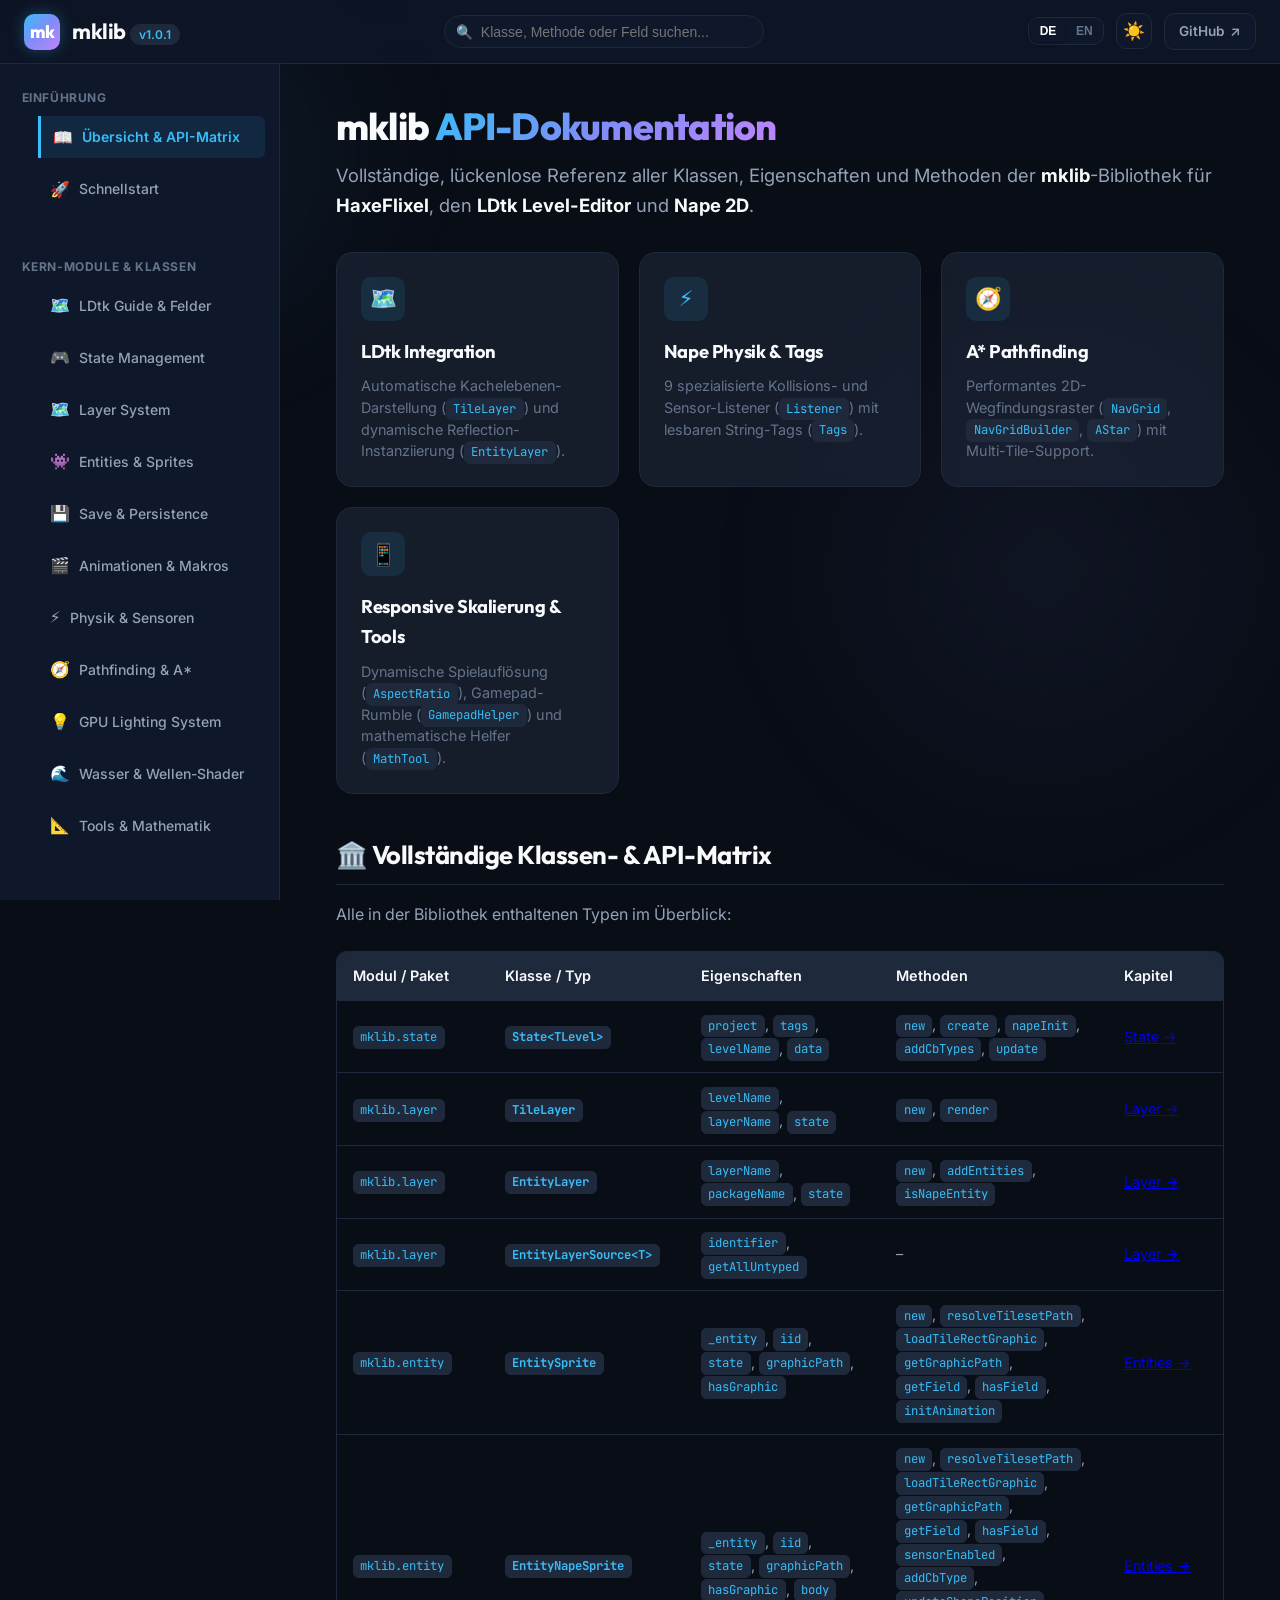
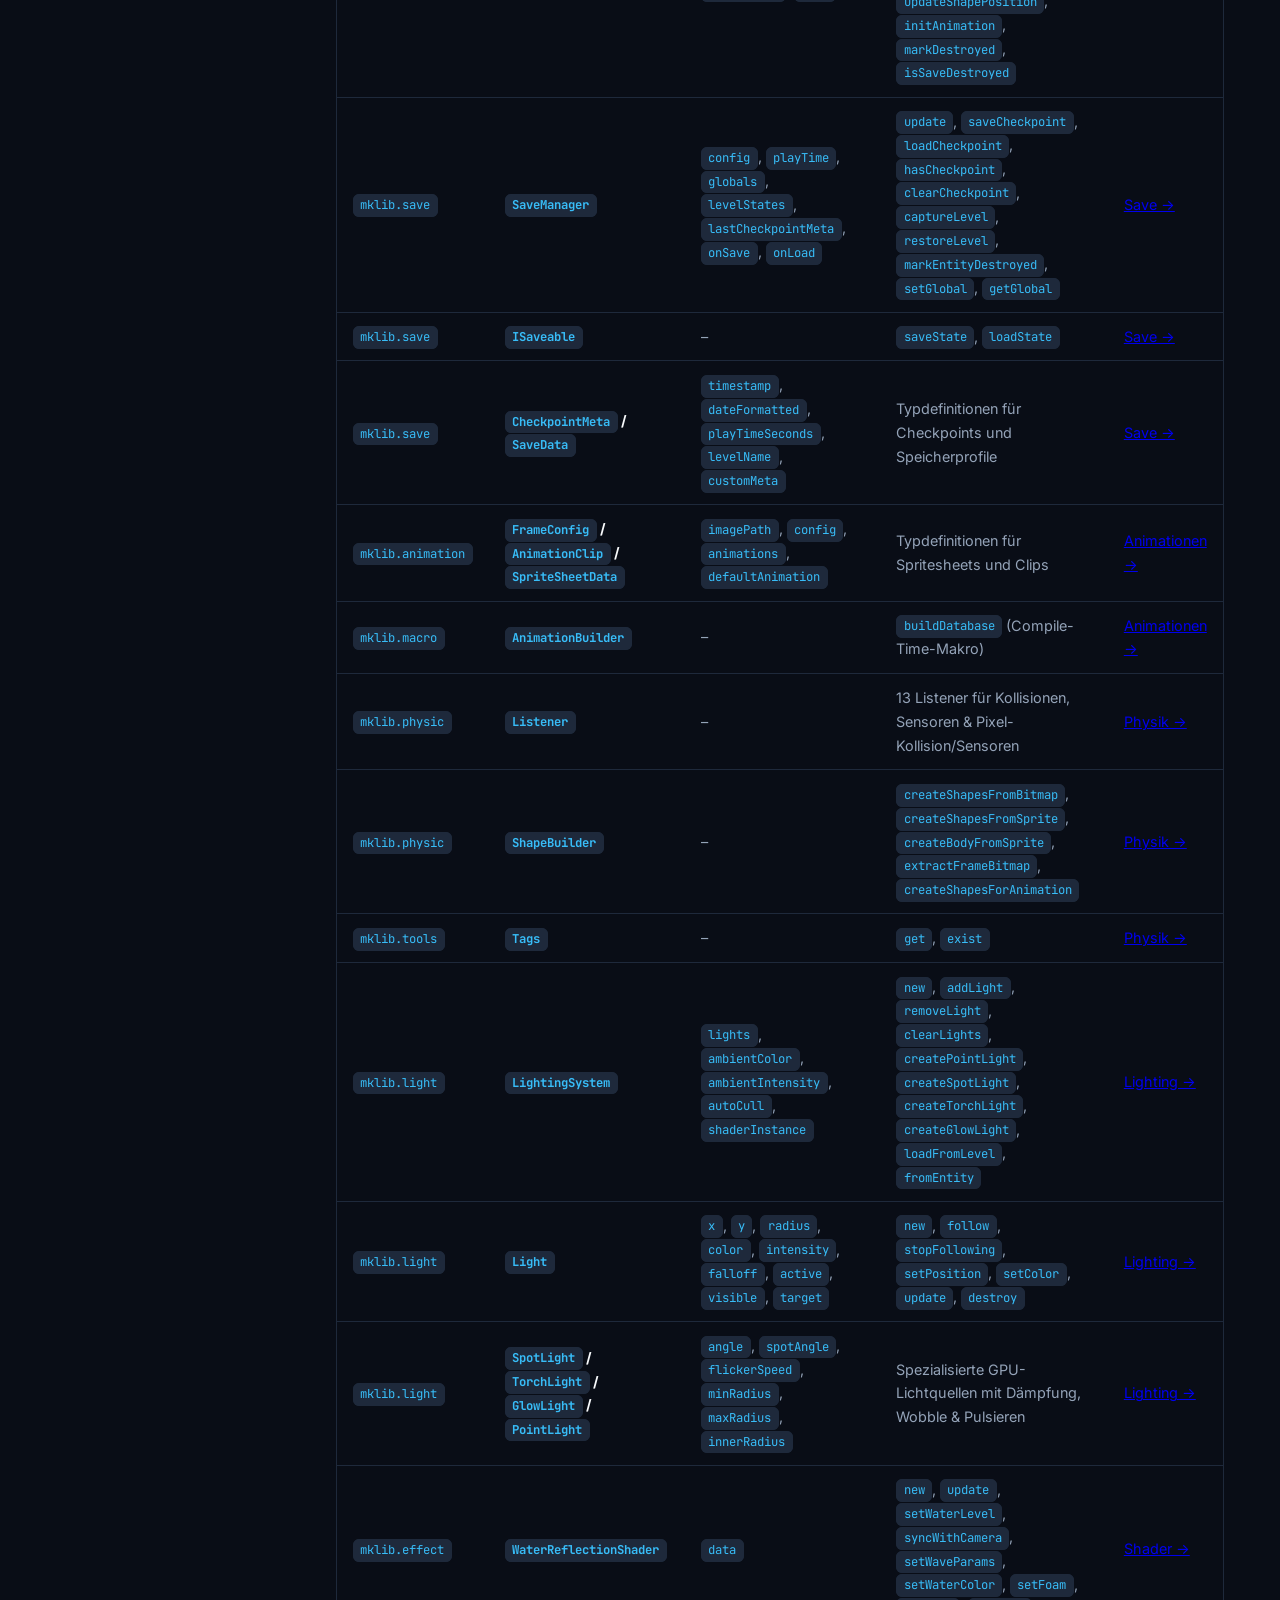
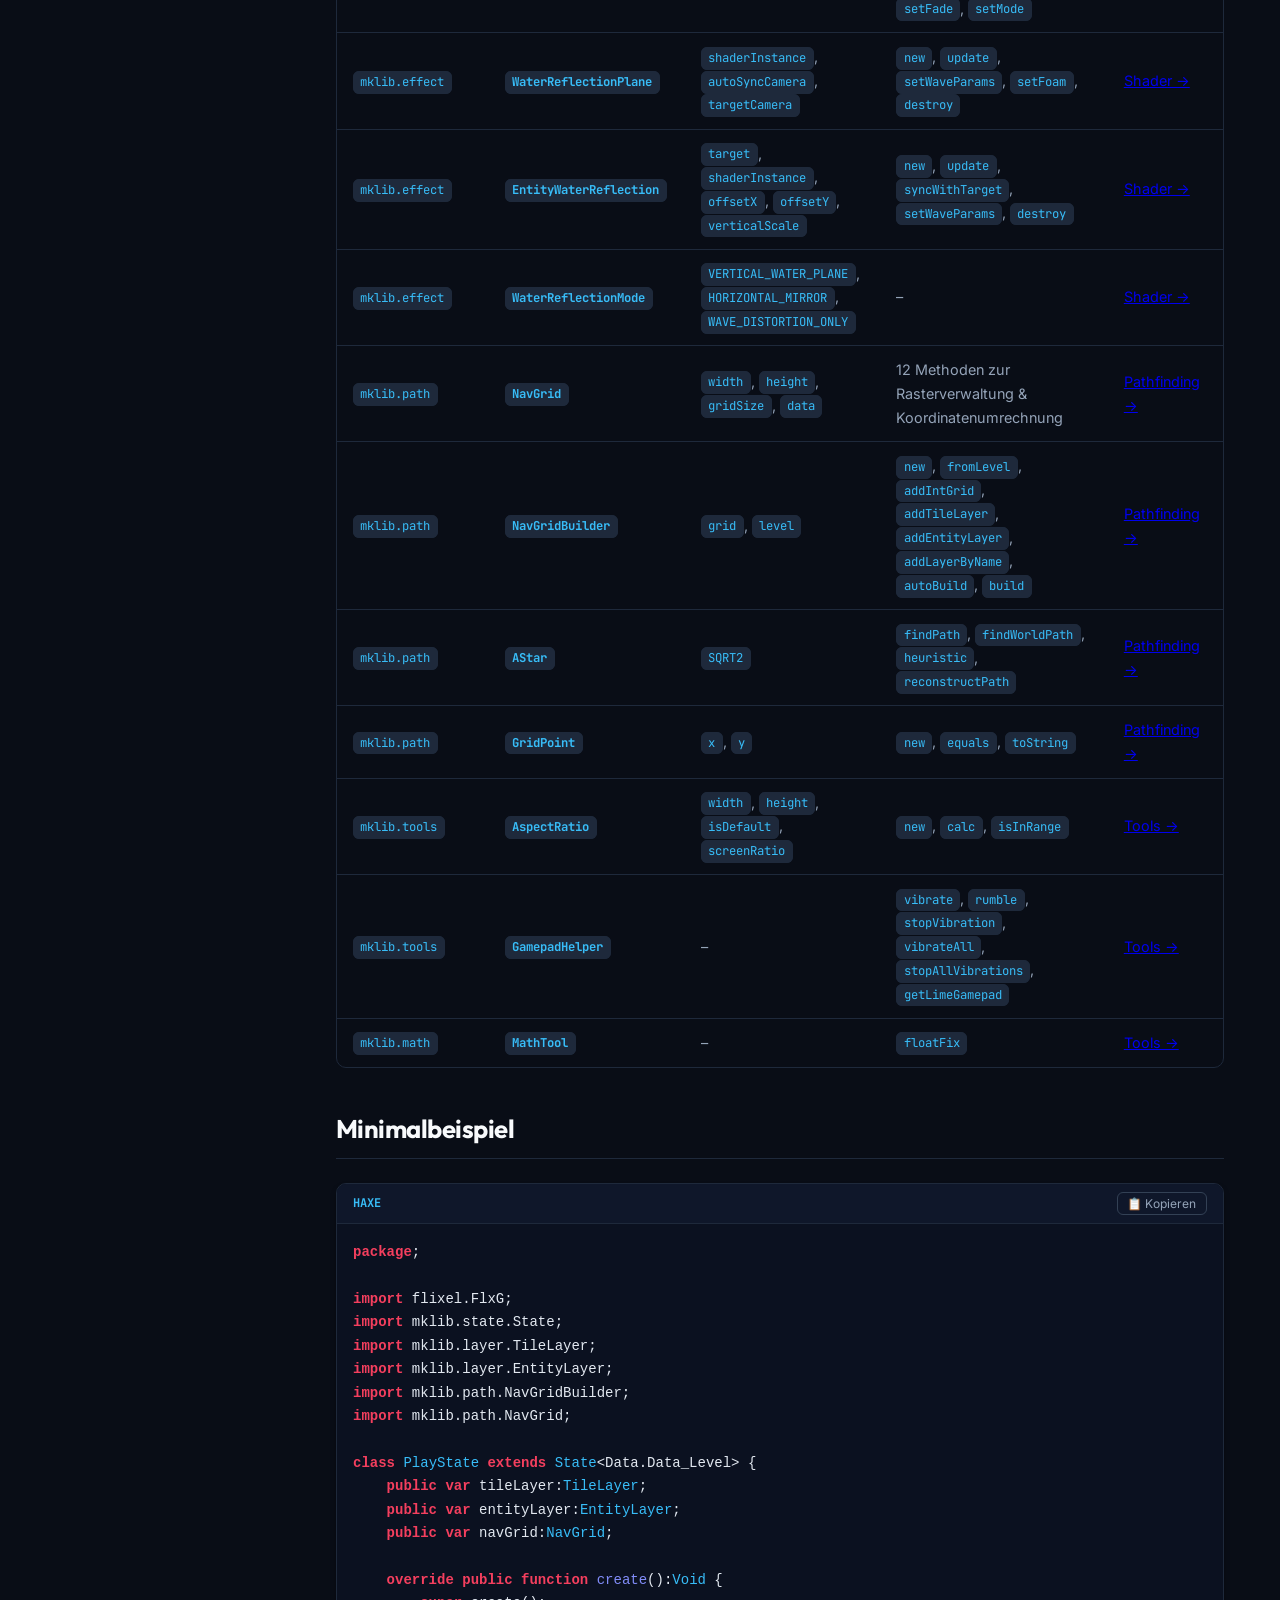
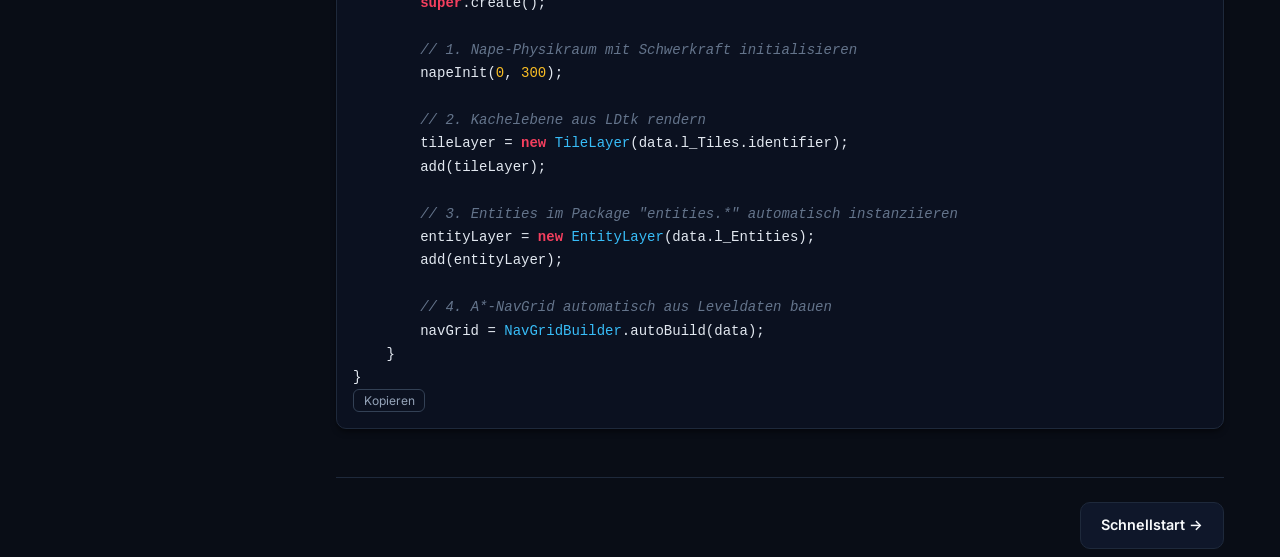
==== commit a7046994: "docs: initialize library documentation with landing page and core module guides" ====
--- a/docs/index.html
+++ b/docs/index.html
@@ -217,6 +217,13 @@
                   <td><a href="#physics">Physik →</a></td>
                 </tr>
                 <tr>
+                  <td><code>mklib.physic</code></td>
+                  <td><strong><code>ShapeBuilder</code></strong></td>
+                  <td>–</td>
+                  <td><code>createShapesFromBitmap</code>, <code>createShapesFromSprite</code>, <code>createBodyFromSprite</code>, <code>extractFrameBitmap</code>, <code>createShapesForAnimation</code></td>
+                  <td><a href="#physics">Physik →</a></td>
+                </tr>
+                <tr>
                   <td><code>mklib.tools</code></td>
                   <td><strong><code>Tags</code></strong></td>
                   <td>–</td>
@@ -475,6 +482,13 @@
                   <td><strong><code>Listener</code></strong></td>
                   <td>–</td>
                   <td>13 listeners for collisions, sensors & pixel-perfect collisions/sensors</td>
+                  <td><a href="#physics">Physik →</a></td>
+                </tr>
+                <tr>
+                  <td><code>mklib.physic</code></td>
+                  <td><strong><code>ShapeBuilder</code></strong></td>
+                  <td>–</td>
+                  <td><code>createShapesFromBitmap</code>, <code>createShapesFromSprite</code>, <code>createBodyFromSprite</code>, <code>extractFrameBitmap</code>, <code>createShapesForAnimation</code></td>
                   <td><a href="#physics">Physik →</a></td>
                 </tr>
                 <tr>
@@ -4392,6 +4406,86 @@
             </table>
           </div>
 
+          <hr style="margin: 2.5rem 0; border: none; border-top: 1px solid var(--border-color);">
+
+          <h2>3. <code>ShapeBuilder</code> (<code>mklib.physic.ShapeBuilder</code>)</h2>
+          <p>Statische Hilfsklasse zur automatischen Generierung konvexer Nape-Polygon-Shapes direkt aus Pixelgrafiken (<code>BitmapData</code> / <code>FlxSprite</code>) mittels Marching Squares und Polygonzerlegung.</p>
+
+          <div class="api-table-wrapper">
+            <table class="api-table">
+              <thead>
+                <tr>
+                  <th>Methode</th>
+                  <th>Signatur</th>
+                  <th>Rückgabe</th>
+                  <th>Beschreibung</th>
+                </tr>
+              </thead>
+              <tbody>
+                <tr>
+                  <td><code>createShapesFromBitmap</code></td>
+                  <td><code>(bmd:BitmapData, ?body:Body, alphaThreshold:Int = 128, simplify:Float = 1.0, ?offset:Vec2, sensor:Bool = false, ?cbType:CbType, cellSizeVal:Float = 1.0)</code></td>
+                  <td><code>Array&lt;Polygon&gt;</code></td>
+                  <td>Erzeugt konvexe Nape-Polygon-Shapes direkt aus den sichtbaren Pixeln einer <code>BitmapData</code>.</td>
+                </tr>
+                <tr>
+                  <td><code>createShapesFromSprite</code></td>
+                  <td><code>(sprite:FlxSprite, ?body:Body, alphaThreshold:Int = 128, simplify:Float = 1.0, sensor:Bool = false, ?cbType:CbType, cellSizeVal:Float = 1.0)</code></td>
+                  <td><code>Array&lt;Polygon&gt;</code></td>
+                  <td>Erzeugt passgenaue Polygon-Shapes für ein <code>FlxSprite</code> unter Berücksichtigung von <code>origin.x/y</code>.</td>
+                </tr>
+                <tr>
+                  <td><code>createBodyFromSprite</code></td>
+                  <td><code>(sprite:FlxSprite, ?type:BodyType, alphaThreshold:Int = 128, simplify:Float = 1.0, sensor:Bool = false, ?cbType:CbType, cellSizeVal:Float = 1.0)</code></td>
+                  <td><code>Body</code></td>
+                  <td>Erzeugt einen neuen Nape-<code>Body</code> (STATIC, DYNAMIC, KINEMATIC) bestückt mit den Polygon-Shapes des Sprites.</td>
+                </tr>
+                <tr>
+                  <td><code>extractFrameBitmap</code></td>
+                  <td><code>(sourceBmd:BitmapData, frameRect:Rectangle, flipX:Bool = false, flipY:Bool = false)</code></td>
+                  <td><code>Null&lt;BitmapData&gt;</code></td>
+                  <td>Schneidet ein einzelnes Frame aus einer Spritesheet-Grafik aus (inkl. optionalem FlipX / FlipY).</td>
+                </tr>
+                <tr>
+                  <td><code>createShapesForAnimation</code></td>
+                  <td><code>(sprite:FlxSprite, animName:String, alphaThreshold:Int = 128, simplify:Float = 1.0, sensor:Bool = true, ?cbType:CbType, cellSizeVal:Float = 1.0)</code></td>
+                  <td><code>Map&lt;String, Array&lt;Polygon&gt;&gt;</code></td>
+                  <td>Erzeugt vorberechnete Polygon-Shapes für alle Frames einer Animation (Normal & gespiegelt) mit <code>userData</code>-Metadaten.</td>
+                </tr>
+              </tbody>
+            </table>
+          </div>
+
+          <div class="code-box" style="margin-top: 1.5rem;">
+            <div class="code-header">
+              <span class="code-lang-badge">Haxe</span>
+              <button class="copy-btn">📋 Kopieren</button>
+            </div>
+            <pre><code><span class="hl-keyword">import</span> mklib.physic.ShapeBuilder;
+<span class="hl-keyword">import</span> mklib.tools.Tags;
+<span class="hl-keyword">import</span> nape.phys.BodyType;
+
+<span class="hl-comment">// 1. Shapes direkt aus Sprite generieren und dem Body zuweisen</span>
+<span class="hl-keyword">var</span> shapes = <span class="hl-type">ShapeBuilder</span>.createShapesFromSprite(
+    mySprite,
+    myBody,
+    <span class="hl-num">128</span>,                  <span class="hl-comment">// Alpha-Schwellenwert</span>
+    <span class="hl-num">1.0</span>,                  <span class="hl-comment">// Glättung / Vereinfachung</span>
+    <span class="hl-keyword">false</span>,                <span class="hl-comment">// Sensor</span>
+    <span class="hl-type">Tags</span>.get(<span class="hl-str">"Obstacle"</span>)  <span class="hl-comment">// Kollisions-Tag</span>
+);
+
+<span class="hl-comment">// 2. Oder kompletten Nape-Body direkt aus einem Sprite bauen</span>
+<span class="hl-keyword">var</span> dynamicBody = <span class="hl-type">ShapeBuilder</span>.createBodyFromSprite(
+    enemySprite,
+    <span class="hl-type">BodyType</span>.DYNAMIC,
+    <span class="hl-num">128</span>,
+    <span class="hl-num">1.5</span>,
+    <span class="hl-keyword">false</span>,
+    <span class="hl-type">Tags</span>.get(<span class="hl-str">"Enemy"</span>)
+);</code></pre>
+          </div>
+
           <div class="section-nav-footer">
             <a href="#animation" class="nav-page-btn">← Animationen & Makros</a>
             <a href="#pathfinding" class="nav-page-btn">Pathfinding & A* →</a>
@@ -4561,6 +4655,86 @@
                 </tr>
               </tbody>
             </table>
+          </div>
+
+          <hr style="margin: 2.5rem 0; border: none; border-top: 1px solid var(--border-color);">
+
+          <h2>3. <code>ShapeBuilder</code> (<code>mklib.physic.ShapeBuilder</code>)</h2>
+          <p>Static utility for automated convex polygon shape generation directly from pixel graphics (<code>BitmapData</code> / <code>FlxSprite</code>) using Marching Squares and polygon decomposition.</p>
+
+          <div class="api-table-wrapper">
+            <table class="api-table">
+              <thead>
+                <tr>
+                  <th>Method</th>
+                  <th>Signature</th>
+                  <th>Return</th>
+                  <th>Description</th>
+                </tr>
+              </thead>
+              <tbody>
+                <tr>
+                  <td><code>createShapesFromBitmap</code></td>
+                  <td><code>(bmd:BitmapData, ?body:Body, alphaThreshold:Int = 128, simplify:Float = 1.0, ?offset:Vec2, sensor:Bool = false, ?cbType:CbType, cellSizeVal:Float = 1.0)</code></td>
+                  <td><code>Array&lt;Polygon&gt;</code></td>
+                  <td>Generates convex Nape polygon shapes directly from visible pixels of a <code>BitmapData</code>.</td>
+                </tr>
+                <tr>
+                  <td><code>createShapesFromSprite</code></td>
+                  <td><code>(sprite:FlxSprite, ?body:Body, alphaThreshold:Int = 128, simplify:Float = 1.0, sensor:Bool = false, ?cbType:CbType, cellSizeVal:Float = 1.0)</code></td>
+                  <td><code>Array&lt;Polygon&gt;</code></td>
+                  <td>Generates tailored polygon shapes for an <code>FlxSprite</code> respecting origin offset.</td>
+                </tr>
+                <tr>
+                  <td><code>createBodyFromSprite</code></td>
+                  <td><code>(sprite:FlxSprite, ?type:BodyType, alphaThreshold:Int = 128, simplify:Float = 1.0, sensor:Bool = false, ?cbType:CbType, cellSizeVal:Float = 1.0)</code></td>
+                  <td><code>Body</code></td>
+                  <td>Creates a new Nape <code>Body</code> (STATIC, DYNAMIC, KINEMATIC) populated with the sprite's polygon shapes.</td>
+                </tr>
+                <tr>
+                  <td><code>extractFrameBitmap</code></td>
+                  <td><code>(sourceBmd:BitmapData, frameRect:Rectangle, flipX:Bool = false, flipY:Bool = false)</code></td>
+                  <td><code>Null&lt;BitmapData&gt;</code></td>
+                  <td>Extracts a single frame rectangle from a spritesheet graphic (with optional flipX / flipY).</td>
+                </tr>
+                <tr>
+                  <td><code>createShapesForAnimation</code></td>
+                  <td><code>(sprite:FlxSprite, animName:String, alphaThreshold:Int = 128, simplify:Float = 1.0, sensor:Bool = true, ?cbType:CbType, cellSizeVal:Float = 1.0)</code></td>
+                  <td><code>Map&lt;String, Array&lt;Polygon&gt;&gt;</code></td>
+                  <td>Generates precalculated polygon shapes for all animation frames (normal & flipped) with <code>userData</code> tags.</td>
+                </tr>
+              </tbody>
+            </table>
+          </div>
+
+          <div class="code-box" style="margin-top: 1.5rem;">
+            <div class="code-header">
+              <span class="code-lang-badge">Haxe</span>
+              <button class="copy-btn">📋 Copy</button>
+            </div>
+            <pre><code><span class="hl-keyword">import</span> mklib.physic.ShapeBuilder;
+<span class="hl-keyword">import</span> mklib.tools.Tags;
+<span class="hl-keyword">import</span> nape.phys.BodyType;
+
+<span class="hl-comment">// 1. Generate shapes from sprite and attach to body</span>
+<span class="hl-keyword">var</span> shapes = <span class="hl-type">ShapeBuilder</span>.createShapesFromSprite(
+    mySprite,
+    myBody,
+    <span class="hl-num">128</span>,                  <span class="hl-comment">// Alpha threshold</span>
+    <span class="hl-num">1.0</span>,                  <span class="hl-comment">// Smoothing / simplification</span>
+    <span class="hl-keyword">false</span>,                <span class="hl-comment">// Sensor</span>
+    <span class="hl-type">Tags</span>.get(<span class="hl-str">"Obstacle"</span>)  <span class="hl-comment">// Collision tag</span>
+);
+
+<span class="hl-comment">// 2. Or create an entire new Nape body directly from a sprite</span>
+<span class="hl-keyword">var</span> dynamicBody = <span class="hl-type">ShapeBuilder</span>.createBodyFromSprite(
+    enemySprite,
+    <span class="hl-type">BodyType</span>.DYNAMIC,
+    <span class="hl-num">128</span>,
+    <span class="hl-num">1.5</span>,
+    <span class="hl-keyword">false</span>,
+    <span class="hl-type">Tags</span>.get(<span class="hl-str">"Enemy"</span>)
+);</code></pre>
           </div>
 
           <div class="section-nav-footer">
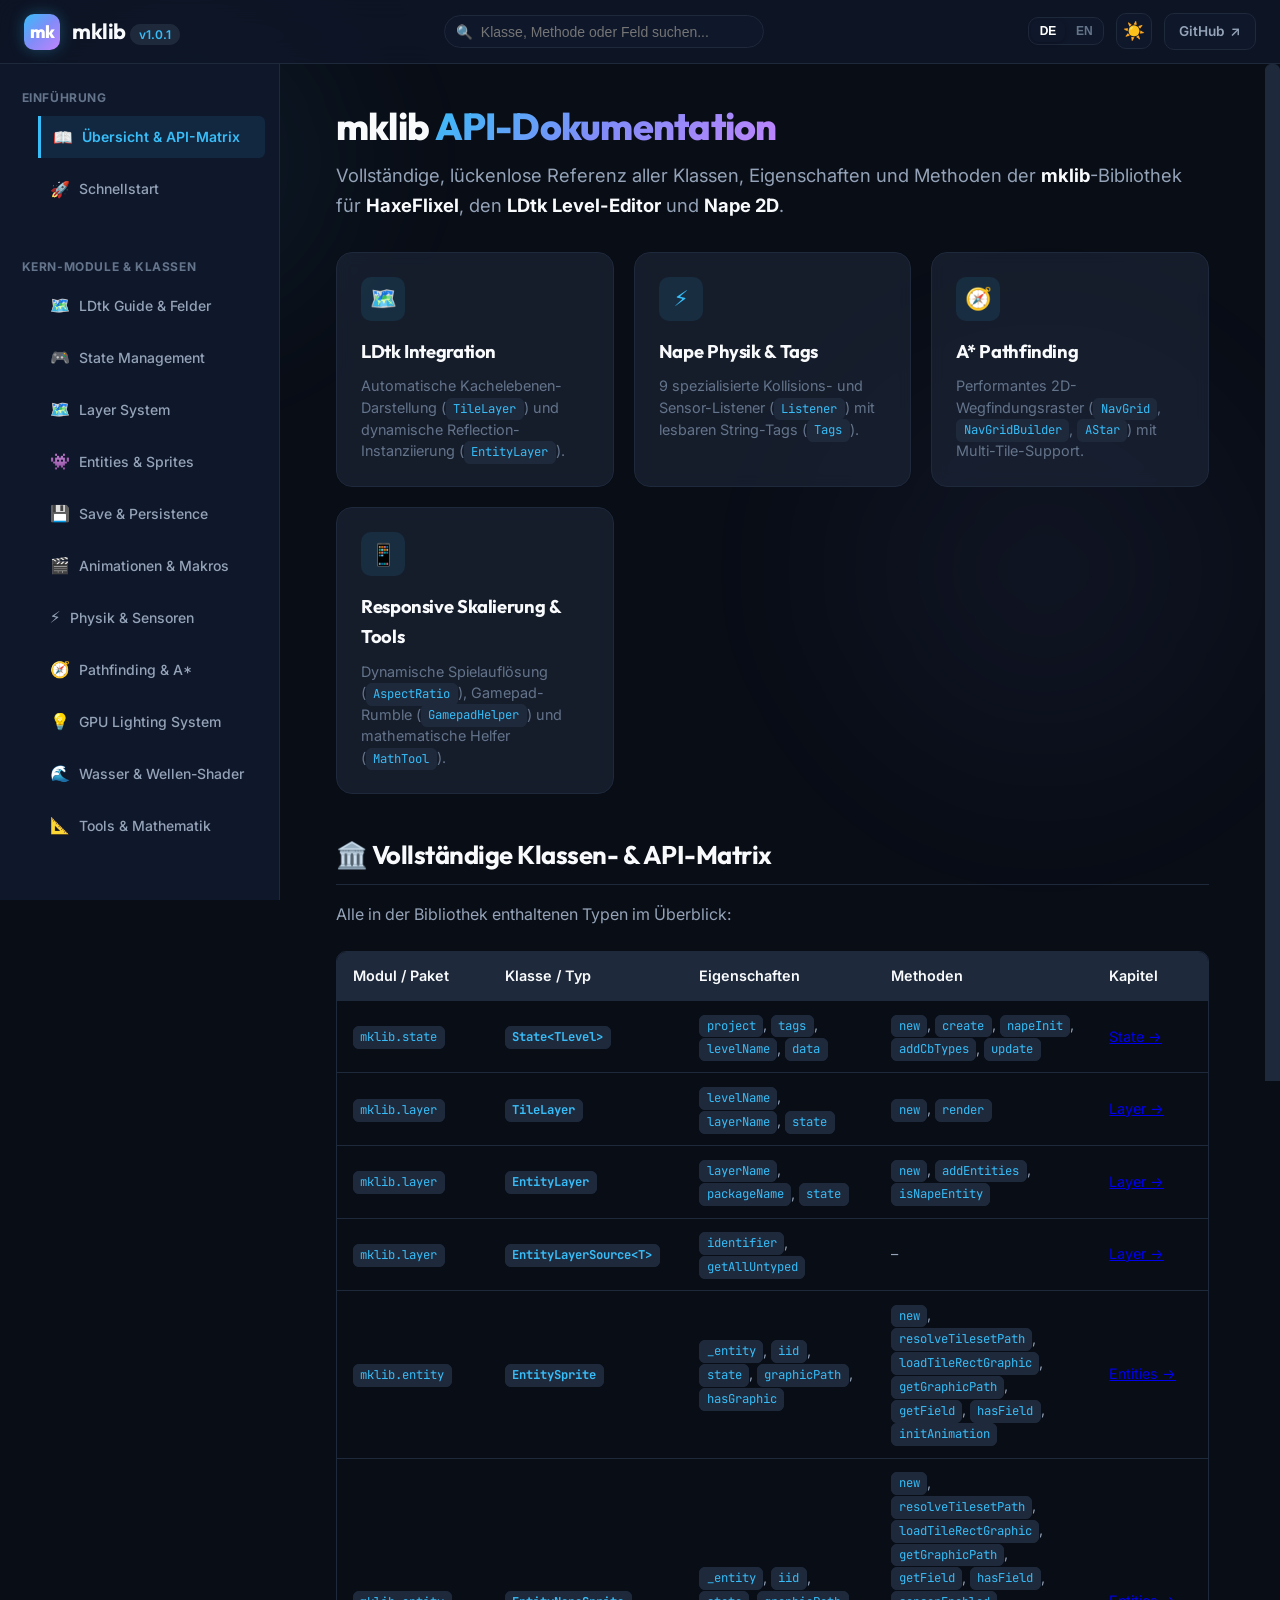
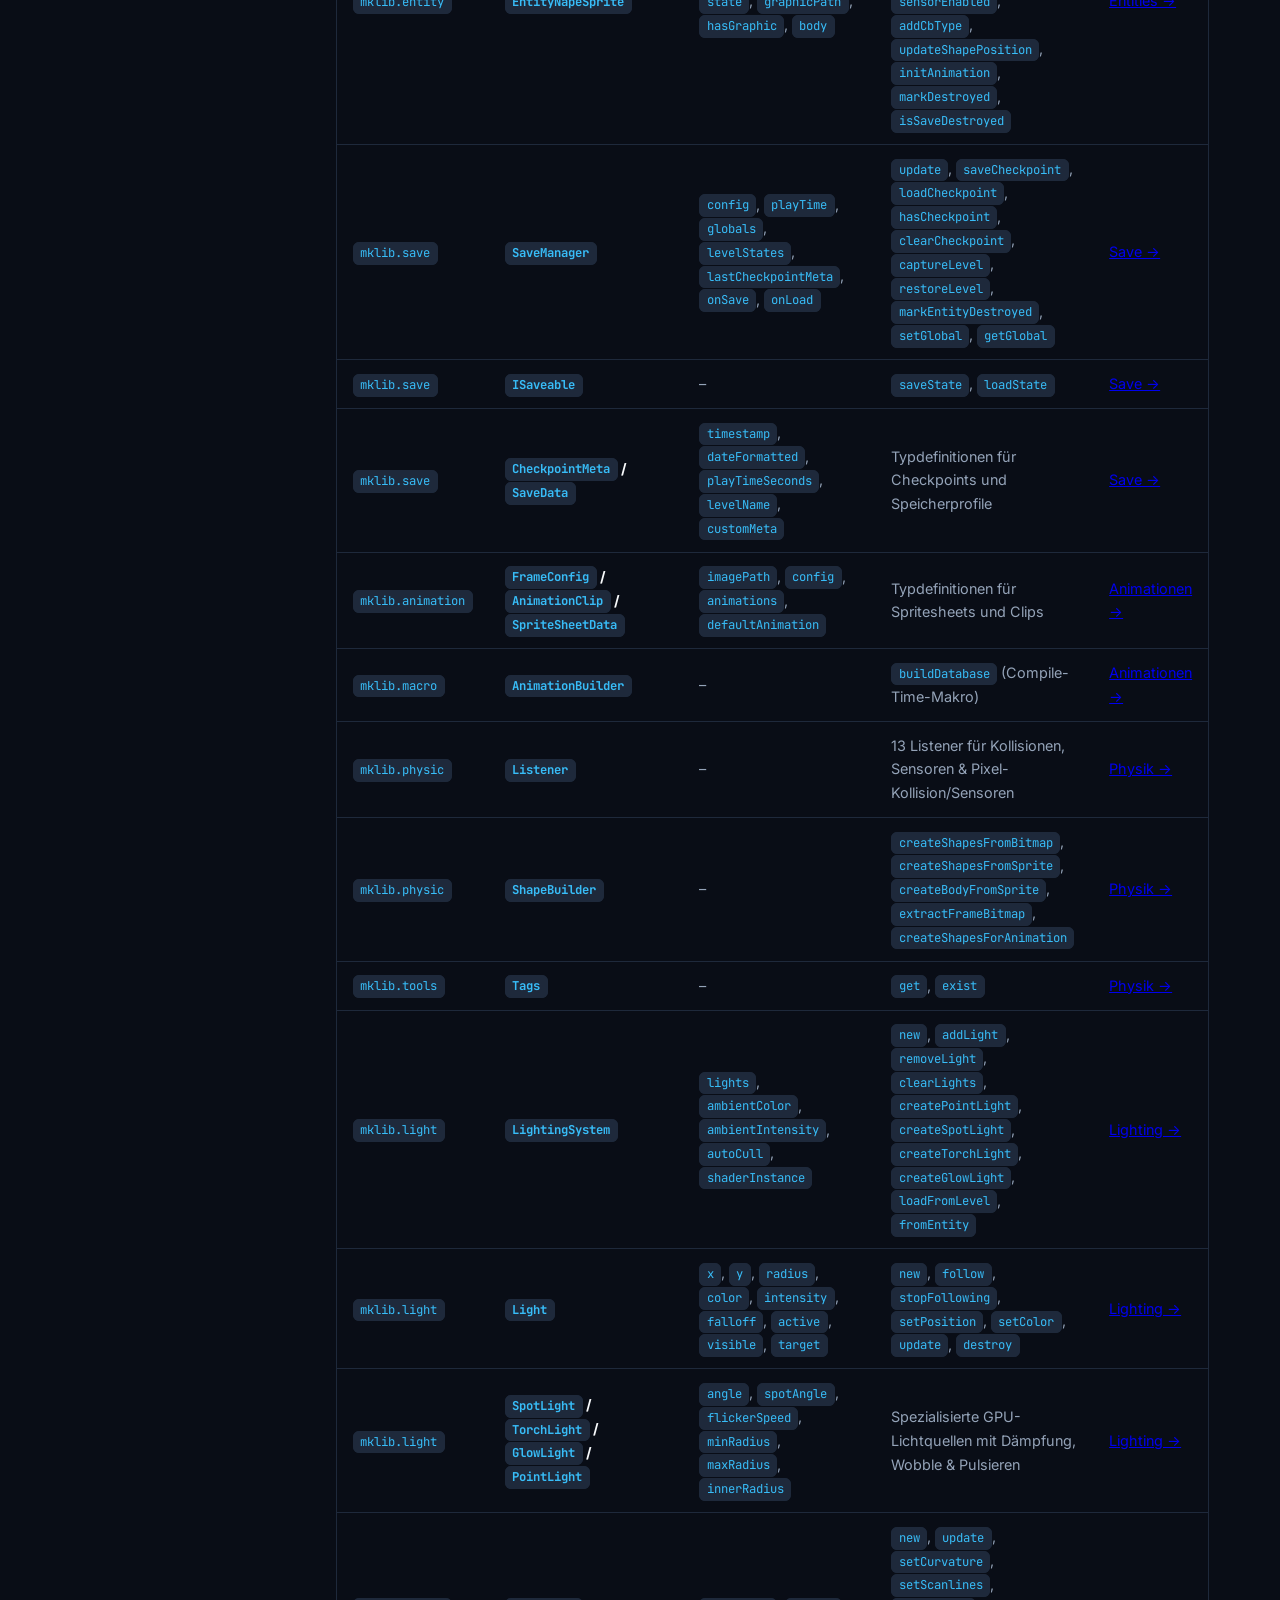
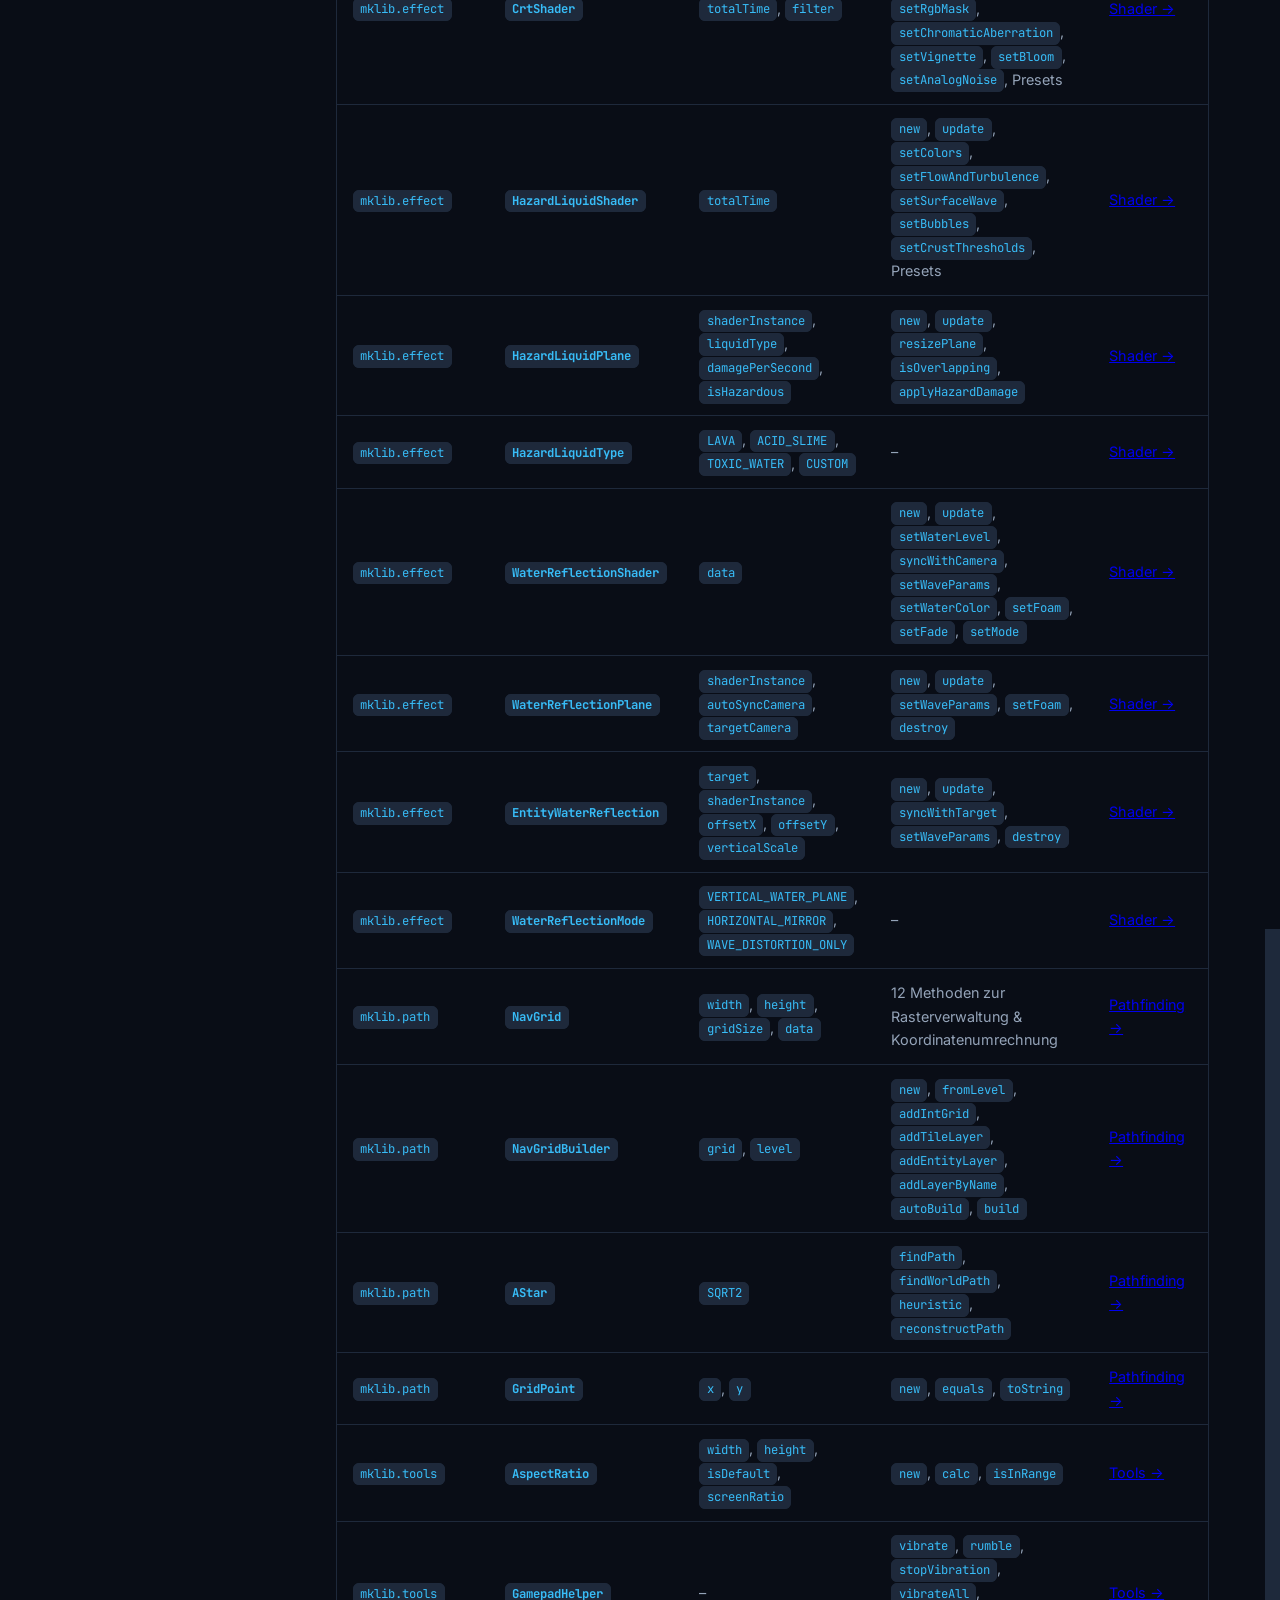
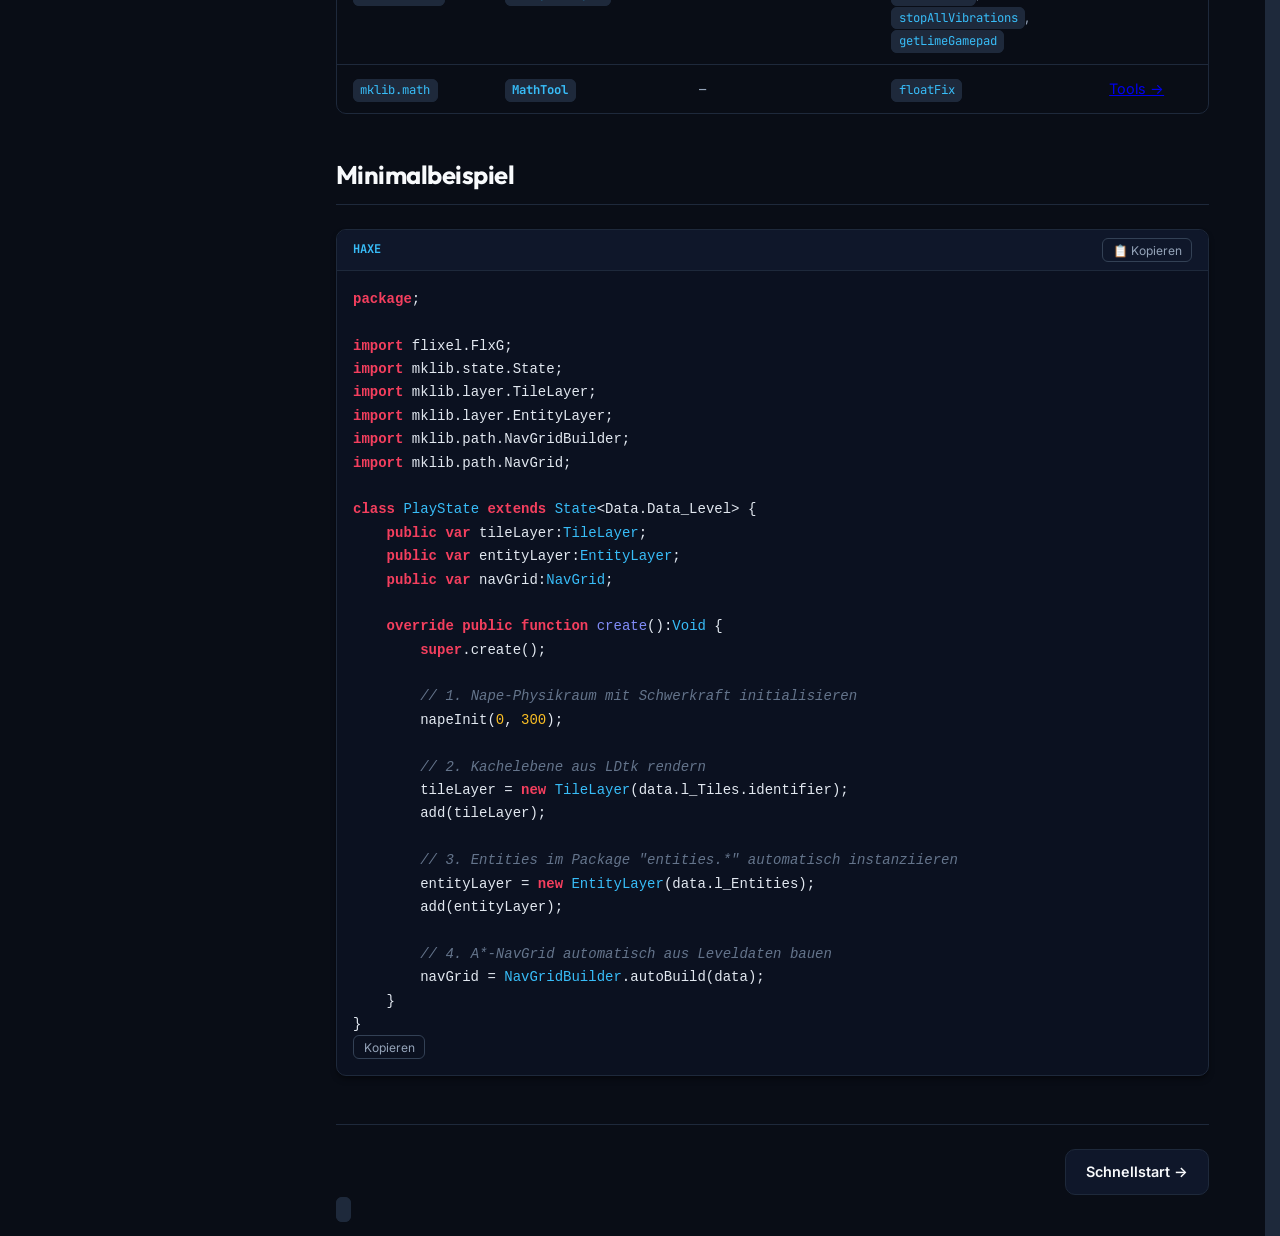
==== commit 0a761e22: "feat: add CrtShader and HazardLiquid shaders, and initialize project documentation system" ====
--- a/docs/index.html
+++ b/docs/index.html
@@ -253,6 +253,34 @@
                 </tr>
                 <tr>
                   <td><code>mklib.effect</code></td>
+                  <td><strong><code>CrtShader</code></strong></td>
+                  <td><code>totalTime</code>, <code>filter</code></td>
+                  <td><code>new</code>, <code>update</code>, <code>setCurvature</code>, <code>setScanlines</code>, <code>setRgbMask</code>, <code>setChromaticAberration</code>, <code>setVignette</code>, <code>setBloom</code>, <code>setAnalogNoise</code>, Presets</td>
+                  <td><a href="#effects">Shader →</a></td>
+                </tr>
+                <tr>
+                  <td><code>mklib.effect</code></td>
+                  <td><strong><code>HazardLiquidShader</code></strong></td>
+                  <td><code>totalTime</code></td>
+                  <td><code>new</code>, <code>update</code>, <code>setColors</code>, <code>setFlowAndTurbulence</code>, <code>setSurfaceWave</code>, <code>setBubbles</code>, <code>setCrustThresholds</code>, Presets</td>
+                  <td><a href="#effects">Shader →</a></td>
+                </tr>
+                <tr>
+                  <td><code>mklib.effect</code></td>
+                  <td><strong><code>HazardLiquidPlane</code></strong></td>
+                  <td><code>shaderInstance</code>, <code>liquidType</code>, <code>damagePerSecond</code>, <code>isHazardous</code></td>
+                  <td><code>new</code>, <code>update</code>, <code>resizePlane</code>, <code>isOverlapping</code>, <code>applyHazardDamage</code></td>
+                  <td><a href="#effects">Shader →</a></td>
+                </tr>
+                <tr>
+                  <td><code>mklib.effect</code></td>
+                  <td><strong><code>HazardLiquidType</code></strong></td>
+                  <td><code>LAVA</code>, <code>ACID_SLIME</code>, <code>TOXIC_WATER</code>, <code>CUSTOM</code></td>
+                  <td>–</td>
+                  <td><a href="#effects">Shader →</a></td>
+                </tr>
+                <tr>
+                  <td><code>mklib.effect</code></td>
                   <td><strong><code>WaterReflectionShader</code></strong></td>
                   <td><code>data</code></td>
                   <td><code>new</code>, <code>update</code>, <code>setWaterLevel</code>, <code>syncWithCamera</code>, <code>setWaveParams</code>, <code>setWaterColor</code>, <code>setFoam</code>, <code>setFade</code>, <code>setMode</code></td>
@@ -518,6 +546,34 @@
                   <td><code>angle</code>, <code>spotAngle</code>, <code>flickerSpeed</code>, <code>minRadius</code>, <code>maxRadius</code>, <code>innerRadius</code></td>
                   <td>Spezialisierte GPU-Lichtquellen mit Dämpfung, Wobble & Pulsieren</td>
                   <td><a href="#lighting">Lighting →</a></td>
+                </tr>
+                <tr>
+                  <td><code>mklib.effect</code></td>
+                  <td><strong><code>CrtShader</code></strong></td>
+                  <td><code>totalTime</code>, <code>filter</code></td>
+                  <td><code>new</code>, <code>update</code>, <code>setCurvature</code>, <code>setScanlines</code>, <code>setRgbMask</code>, <code>setChromaticAberration</code>, <code>setVignette</code>, <code>setBloom</code>, <code>setAnalogNoise</code>, Presets</td>
+                  <td><a href="#effects">Shader →</a></td>
+                </tr>
+                <tr>
+                  <td><code>mklib.effect</code></td>
+                  <td><strong><code>HazardLiquidShader</code></strong></td>
+                  <td><code>totalTime</code></td>
+                  <td><code>new</code>, <code>update</code>, <code>setColors</code>, <code>setFlowAndTurbulence</code>, <code>setSurfaceWave</code>, <code>setBubbles</code>, <code>setCrustThresholds</code>, Presets</td>
+                  <td><a href="#effects">Shader →</a></td>
+                </tr>
+                <tr>
+                  <td><code>mklib.effect</code></td>
+                  <td><strong><code>HazardLiquidPlane</code></strong></td>
+                  <td><code>shaderInstance</code>, <code>liquidType</code>, <code>damagePerSecond</code>, <code>isHazardous</code></td>
+                  <td><code>new</code>, <code>update</code>, <code>resizePlane</code>, <code>isOverlapping</code>, <code>applyHazardDamage</code></td>
+                  <td><a href="#effects">Shader →</a></td>
+                </tr>
+                <tr>
+                  <td><code>mklib.effect</code></td>
+                  <td><strong><code>HazardLiquidType</code></strong></td>
+                  <td><code>LAVA</code>, <code>ACID_SLIME</code>, <code>TOXIC_WATER</code>, <code>CUSTOM</code></td>
+                  <td>–</td>
+                  <td><a href="#effects">Shader →</a></td>
                 </tr>
                 <tr>
                   <td><code>mklib.effect</code></td>
@@ -6157,28 +6213,28 @@
       <!-- Section: effects -->
       <section id="effects" class="doc-section">
         <div data-lang="de">
-<h1>🌊 Wasser-Reflexions- & Wellen-Shader (<code>mklib.effect.*</code>)</h1>
-          <p class="section-desc">Hardwarebeschleunigte GPU-Shader und spezialisierte Spielobjekte für dynamische Wasseroberflächen, Wellenverzerrungen und Entity-Reflexionen.</p>
+          <h1>🎨 Shader- & Post-Processing-System (<code>mklib.effect.*</code>)</h1>
+          <p class="section-desc">Hardwarebeschleunigte 2D-GPU-Shader und spezialisierte Spielobjekte für authentische CRT-Retro-Filter, animierte Lava-/Säurebecken und dynamische Wasserspiegelungen.</p>
 
           <div class="feature-grid">
             <div class="feature-card">
-              <div class="feature-icon">⚡</div>
-              <h3>GPU Fragment-Shader</h3>
-              <p>Berechnet Multi-Sinus- und Cosinus-Wellenverzerrungen direkt auf der Grafikkarte für maximale Frameraten.</p>
+              <div class="feature-icon">📺</div>
+              <h3>CRT & Retro-Arcade</h3>
+              <p><code>CrtShader</code> simuliert Röhrenmonitore mit Wölbung, Scanlines, RGB-Phosphormaske, Glitch und Bloom.</p>
             </div>
             <div class="feature-card">
-              <div class="feature-icon">📐</div>
-              <h3>Feste Wasserflächen</h3>
-              <p><code>setWaterArea(x, y, w, h)</code> definiert ein fixes Wasser-Rechteck in Weltkoordinaten mit automatischem Kamera-Tracking.</p>
+              <div class="feature-icon">🧪</div>
+              <h3>Lava & Säure-Flüssigkeiten</h3>
+              <p><code>HazardLiquidPlane</code> rendert prozedurale Lava, Säure/Slime und Giftwasser mit Kruste, Blubbern und Schaden.</p>
             </div>
             <div class="feature-card">
-              <div class="feature-icon">🔄</div>
-              <h3>3 Betriebsmodi</h3>
-              <p>Vertikale Wasseroberfläche, horizontaler Spiegel (Portale/Wände) und reine Wellenverzerrung für Sprites.</p>
+              <div class="feature-icon">🌊</div>
+              <h3>Wasser & Reflexionen</h3>
+              <p><code>WaterReflectionPlane</code> und Shader für Echtzeit-Wasserspiegelung, Wellenverzerrung und Gischtkanten.</p>
             </div>
             <div class="feature-card">
               <div class="feature-icon">🦆</div>
-              <h3>Entity-Reflexion</h3>
+              <h3>Entity-Begleiter</h3>
               <p><code>EntityWaterReflection</code> spiegelt Spielfiguren automatisch an deren Fußkante und synchronisiert Animationen.</p>
             </div>
           </div>
@@ -6334,7 +6390,42 @@
 mirrorShader.setWaterLevel(<span class="hl-num">0.5</span>);
 mirrorShader.setWaveParams(<span class="hl-num">2.0</span>, <span class="hl-num">20.0</span>, <span class="hl-num">0.006</span>);
 
-FlxG.camera.filters = [<span class="hl-keyword">new</span> <span class="hl-type">ShaderFilter</span>(mirrorShader)];</code></pre>
+          </div>
+
+          <h3>5. CRT- & Retro-Arcade-Filter (<code>CrtShader</code>)</h3>
+          <p>Wendet Bildschirmwölbung, Scanlines, RGB-Phosphormaske und sanftes Glühen auf die Kamera an:</p>
+          <div class="code-box">
+            <div class="code-header">
+              <span class="code-lang-badge">Haxe</span>
+              <button class="copy-btn">📋 Kopieren</button>
+            </div>
+            <pre><code><span class="hl-keyword">import</span> mklib.effect.shader.CrtShader;
+
+<span class="hl-keyword">var</span> crt = <span class="hl-keyword">new</span> <span class="hl-type">CrtShader</span>();
+crt.presetArcade(); <span class="hl-comment">// Vordefiniertes 80s Arcade-Preset</span>
+FlxG.camera.setFilters([crt.filter]);
+
+<span class="hl-comment">// Im State update(elapsed):</span>
+crt.update(elapsed, FlxG.camera);</code></pre>
+          </div>
+
+          <h3>6. Lava-, Säure- und Giftbecken (<code>HazardLiquidPlane</code>)</h3>
+          <p>Erstellt ein animiertes Flüssigkeitsbecken mit prozeduraler Kruste, Blubbern, Wellen und Umgebungsschaden:</p>
+          <div class="code-box">
+            <div class="code-header">
+              <span class="code-lang-badge">Haxe</span>
+              <button class="copy-btn">📋 Kopieren</button>
+            </div>
+            <pre><code><span class="hl-keyword">import</span> mklib.effect.HazardLiquidPlane;
+<span class="hl-keyword">import</span> mklib.effect.HazardLiquidType;
+
+<span class="hl-comment">// 1. Glühendes Lava-Becken erzeugen (X, Y, Breite, Höhe, Typ)</span>
+<span class="hl-keyword">var</span> lava = <span class="hl-keyword">new</span> <span class="hl-type">HazardLiquidPlane</span>(<span class="hl-num">100</span>, <span class="hl-num">400</span>, <span class="hl-num">300</span>, <span class="hl-num">80</span>, HazardLiquidType.LAVA);
+lava.damagePerSecond = <span class="hl-num">40.0</span>;
+add(lava);
+
+<span class="hl-comment">// 2. Im State update(elapsed) Schaden auf den Spieler anwenden:</span>
+lava.applyHazardDamage(hero, elapsed);</code></pre>
           </div>
 
           <hr style="margin: 2.5rem 0; border: none; border-top: 1px solid var(--border-color);">
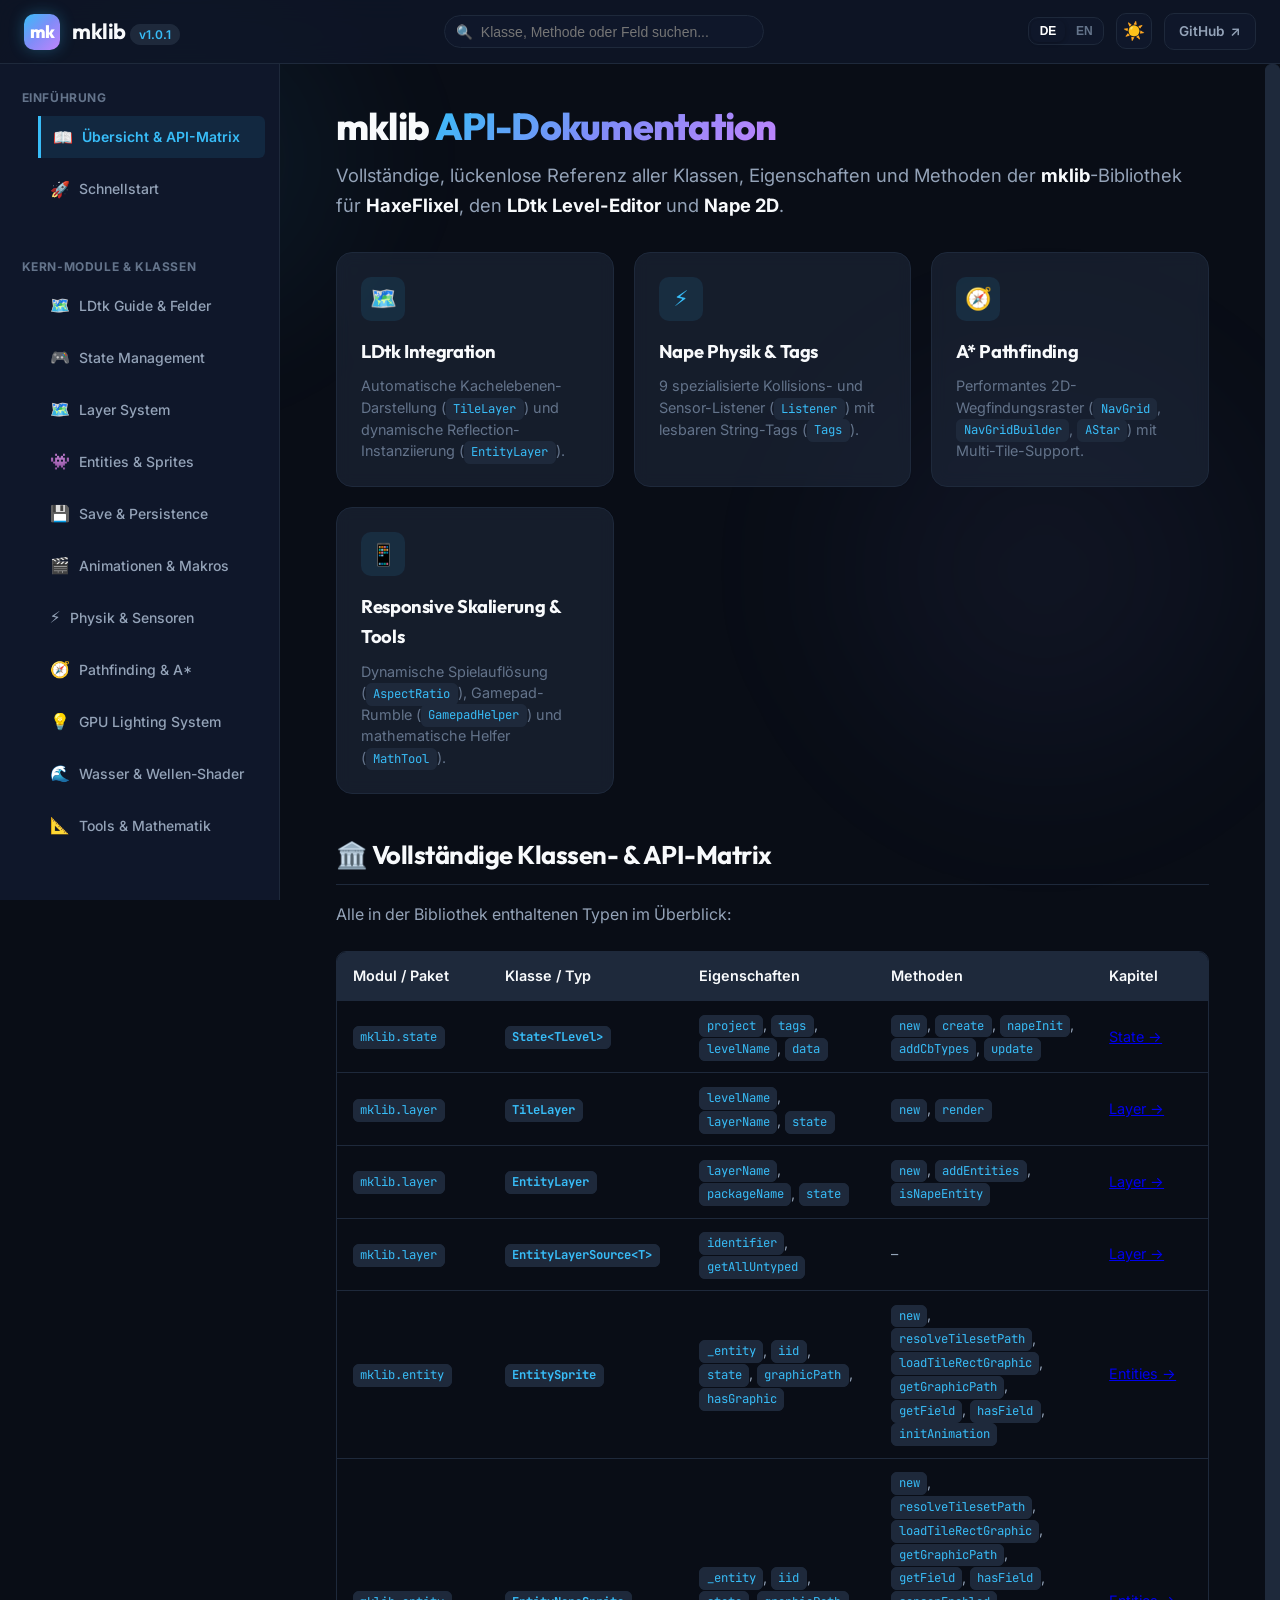
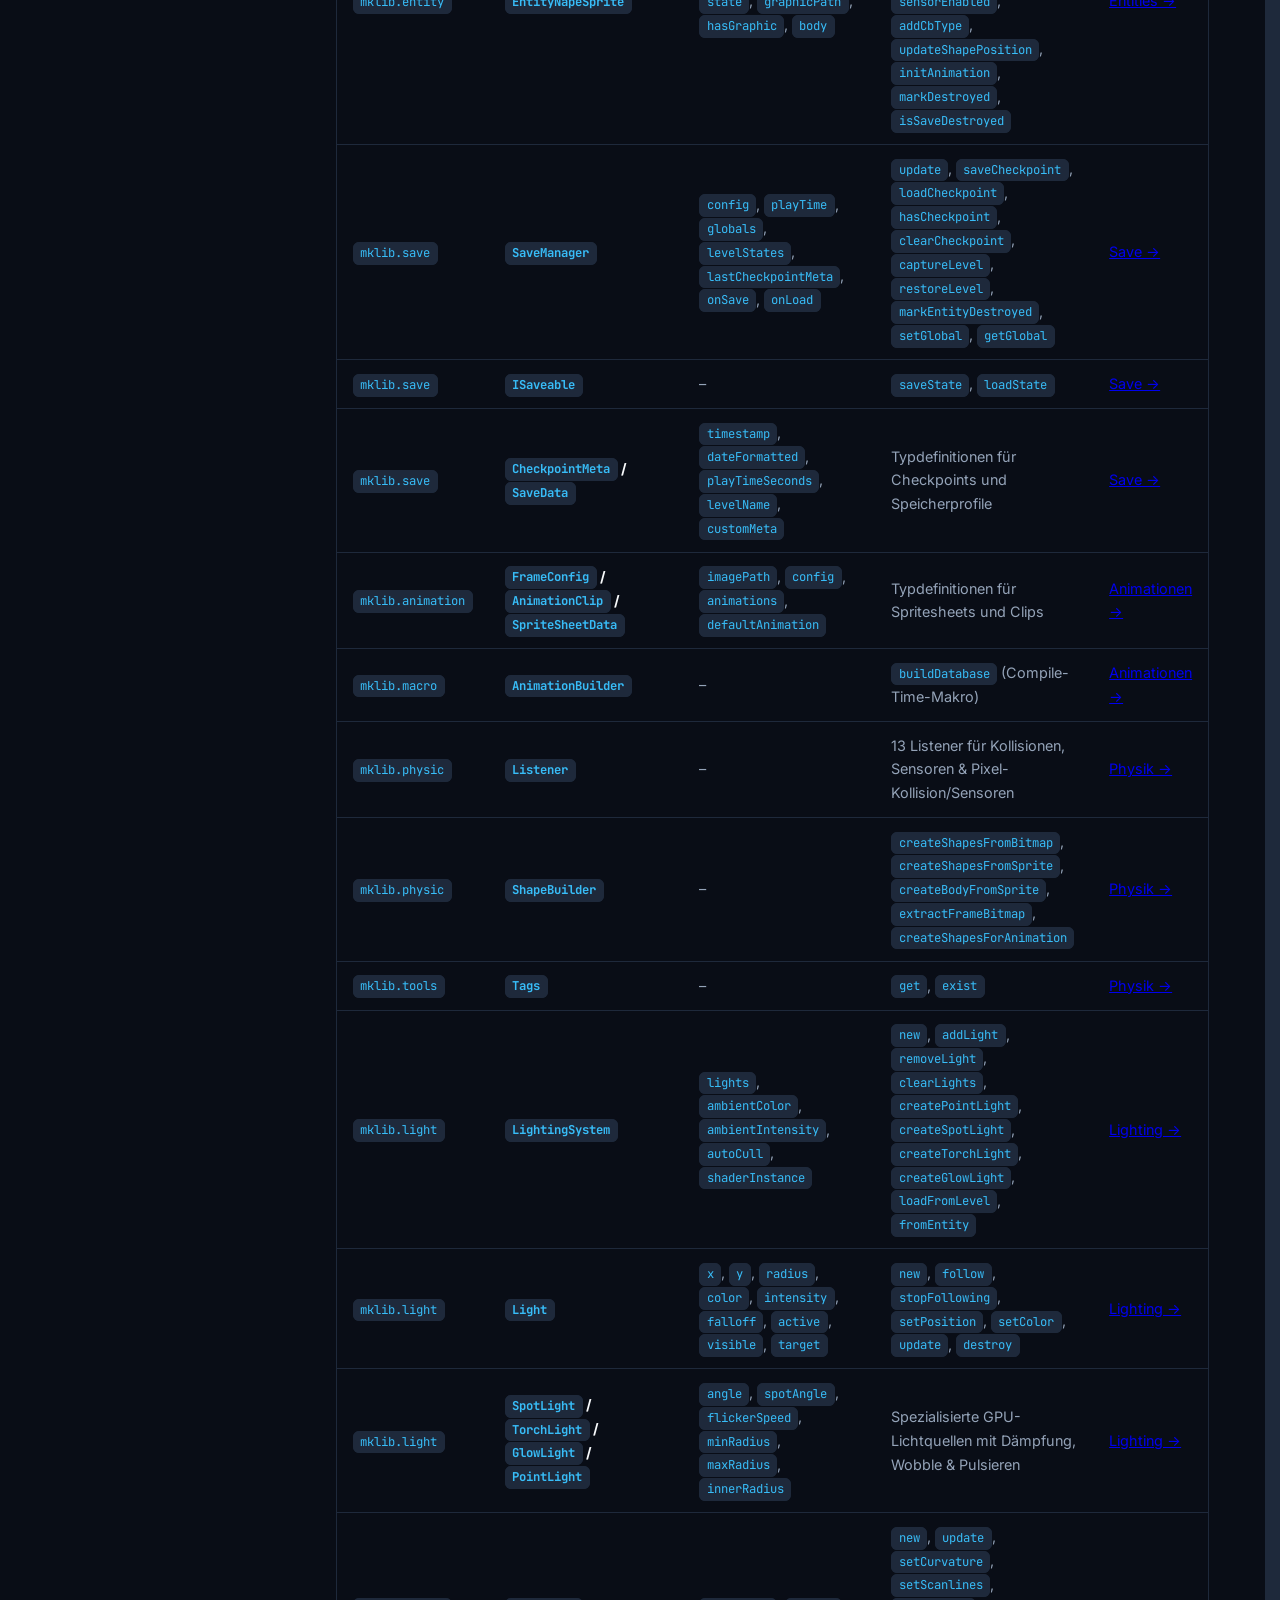
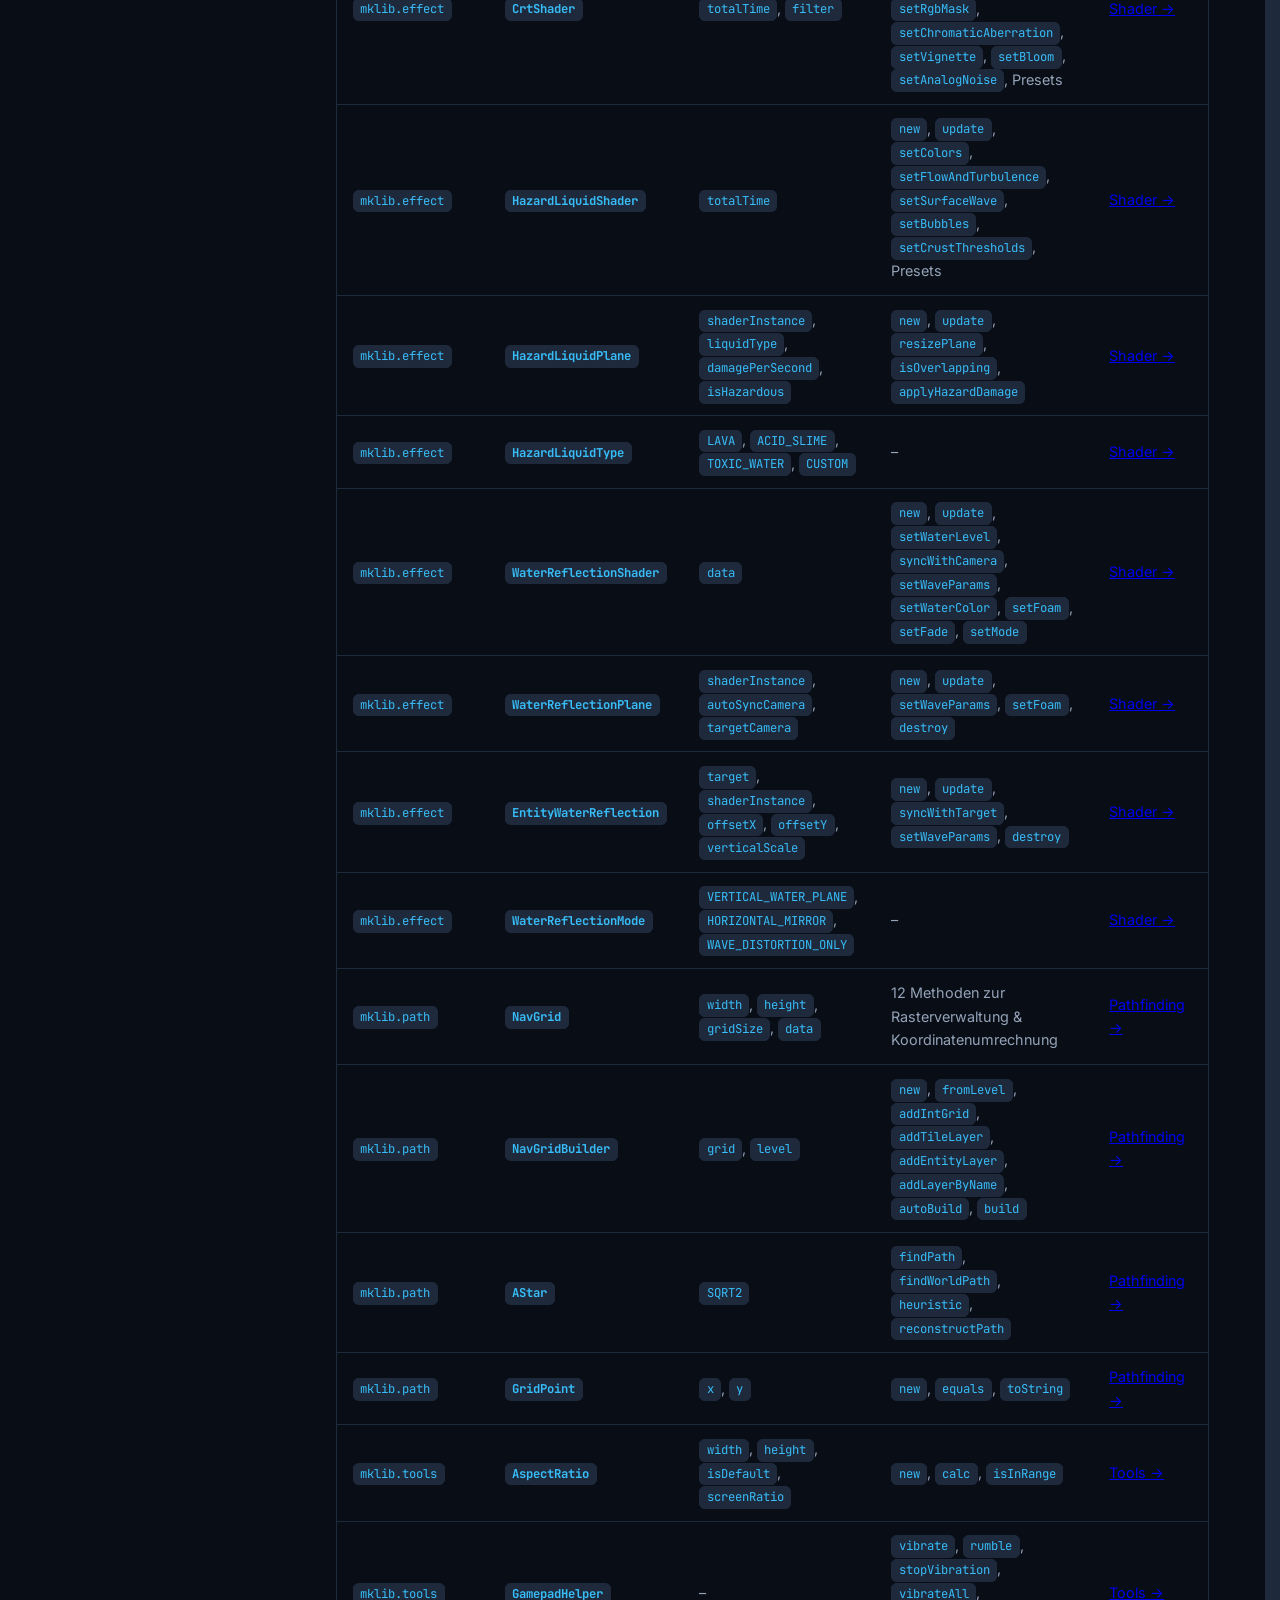
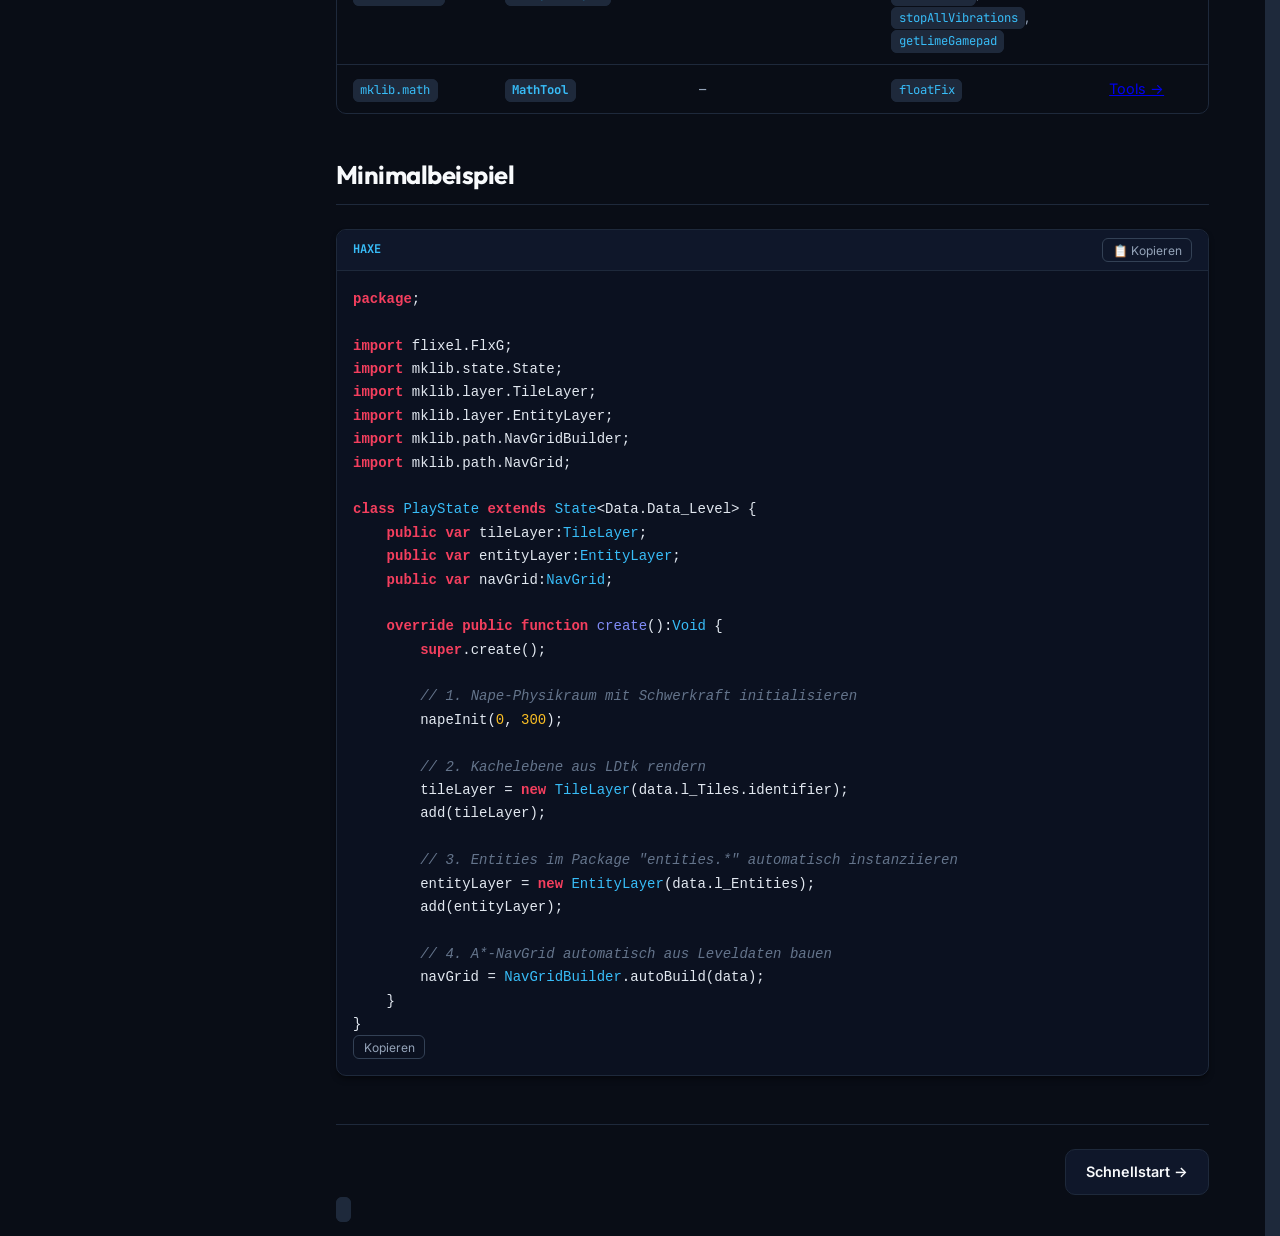
==== commit b4ac4de1: "docs: add comprehensive API documentation and shader guide for mklib" ====
--- a/docs/index.html
+++ b/docs/index.html
@@ -6403,7 +6403,7 @@
 
 <span class="hl-keyword">var</span> crt = <span class="hl-keyword">new</span> <span class="hl-type">CrtShader</span>();
 crt.presetArcade(); <span class="hl-comment">// Vordefiniertes 80s Arcade-Preset</span>
-FlxG.camera.setFilters([crt.filter]);
+FlxG.camera.filters = [crt.filter];
 
 <span class="hl-comment">// Im State update(elapsed):</span>
 crt.update(elapsed, FlxG.camera);</code></pre>
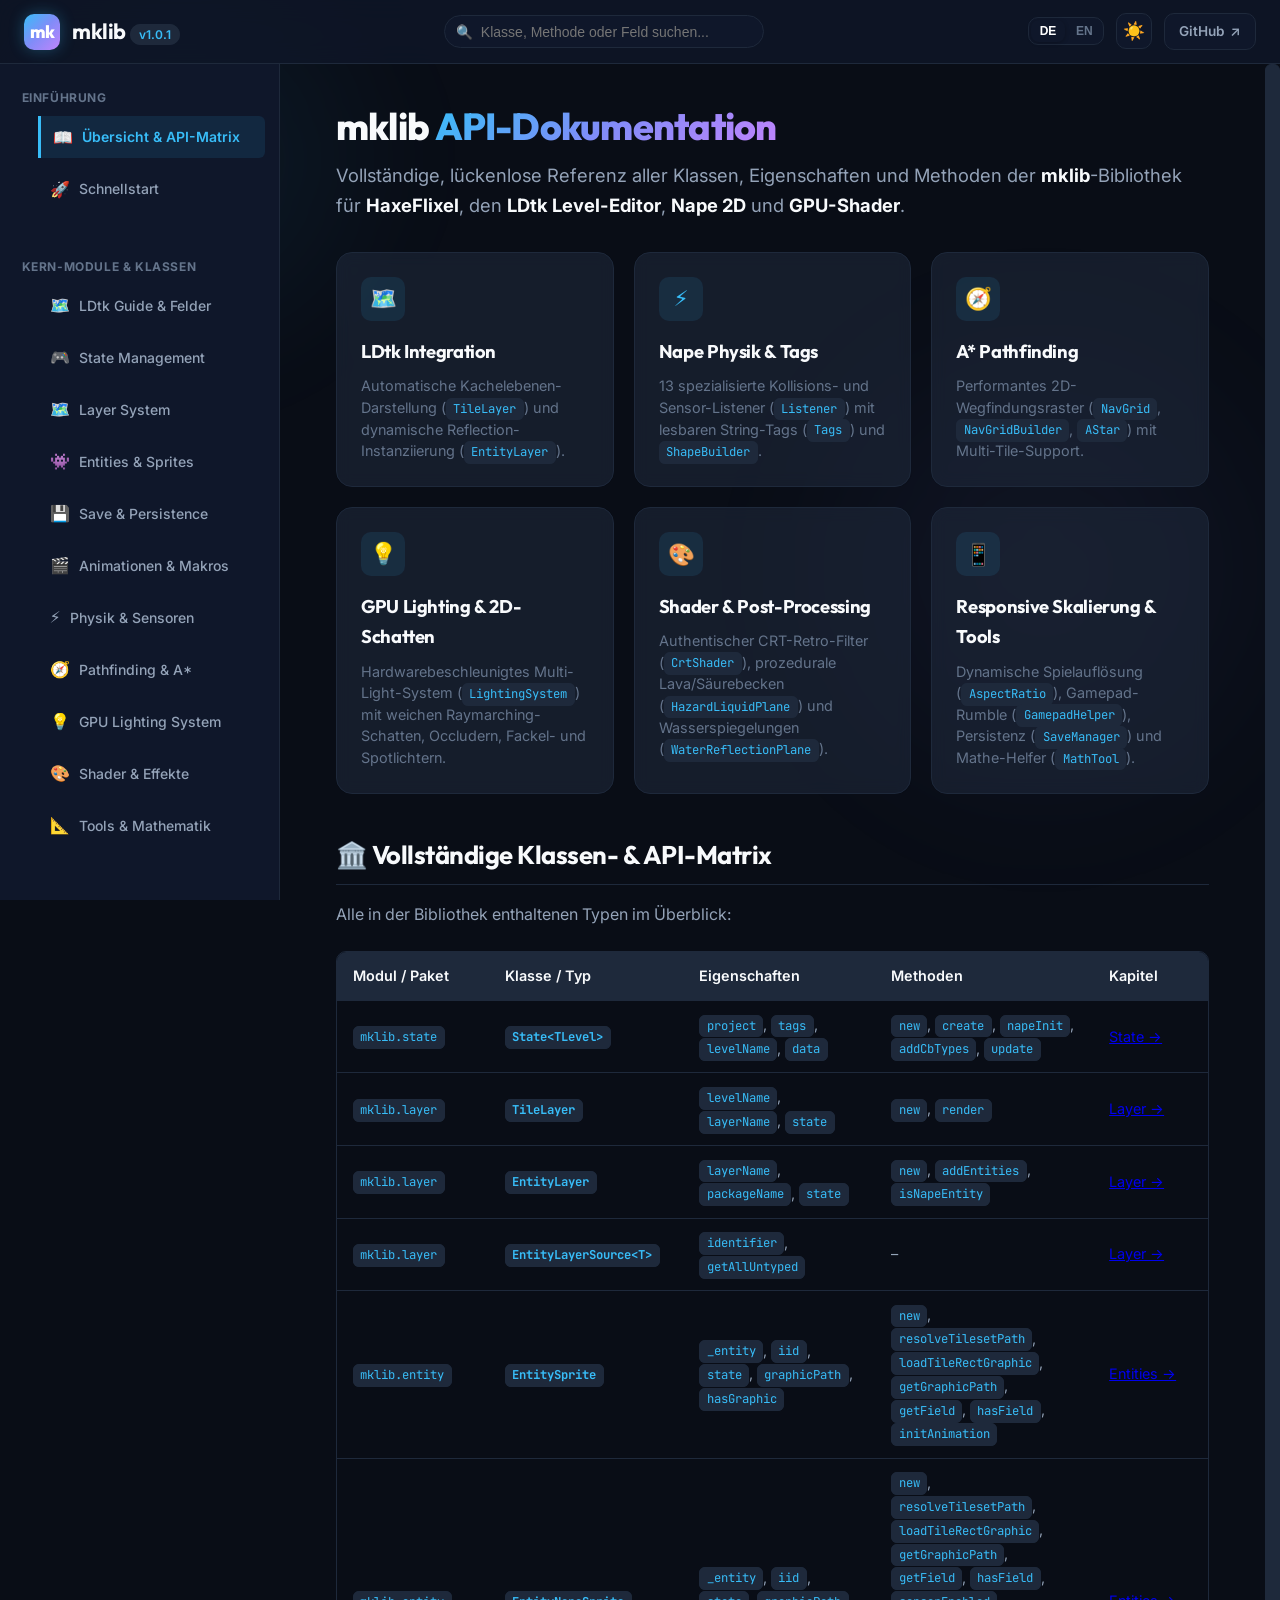
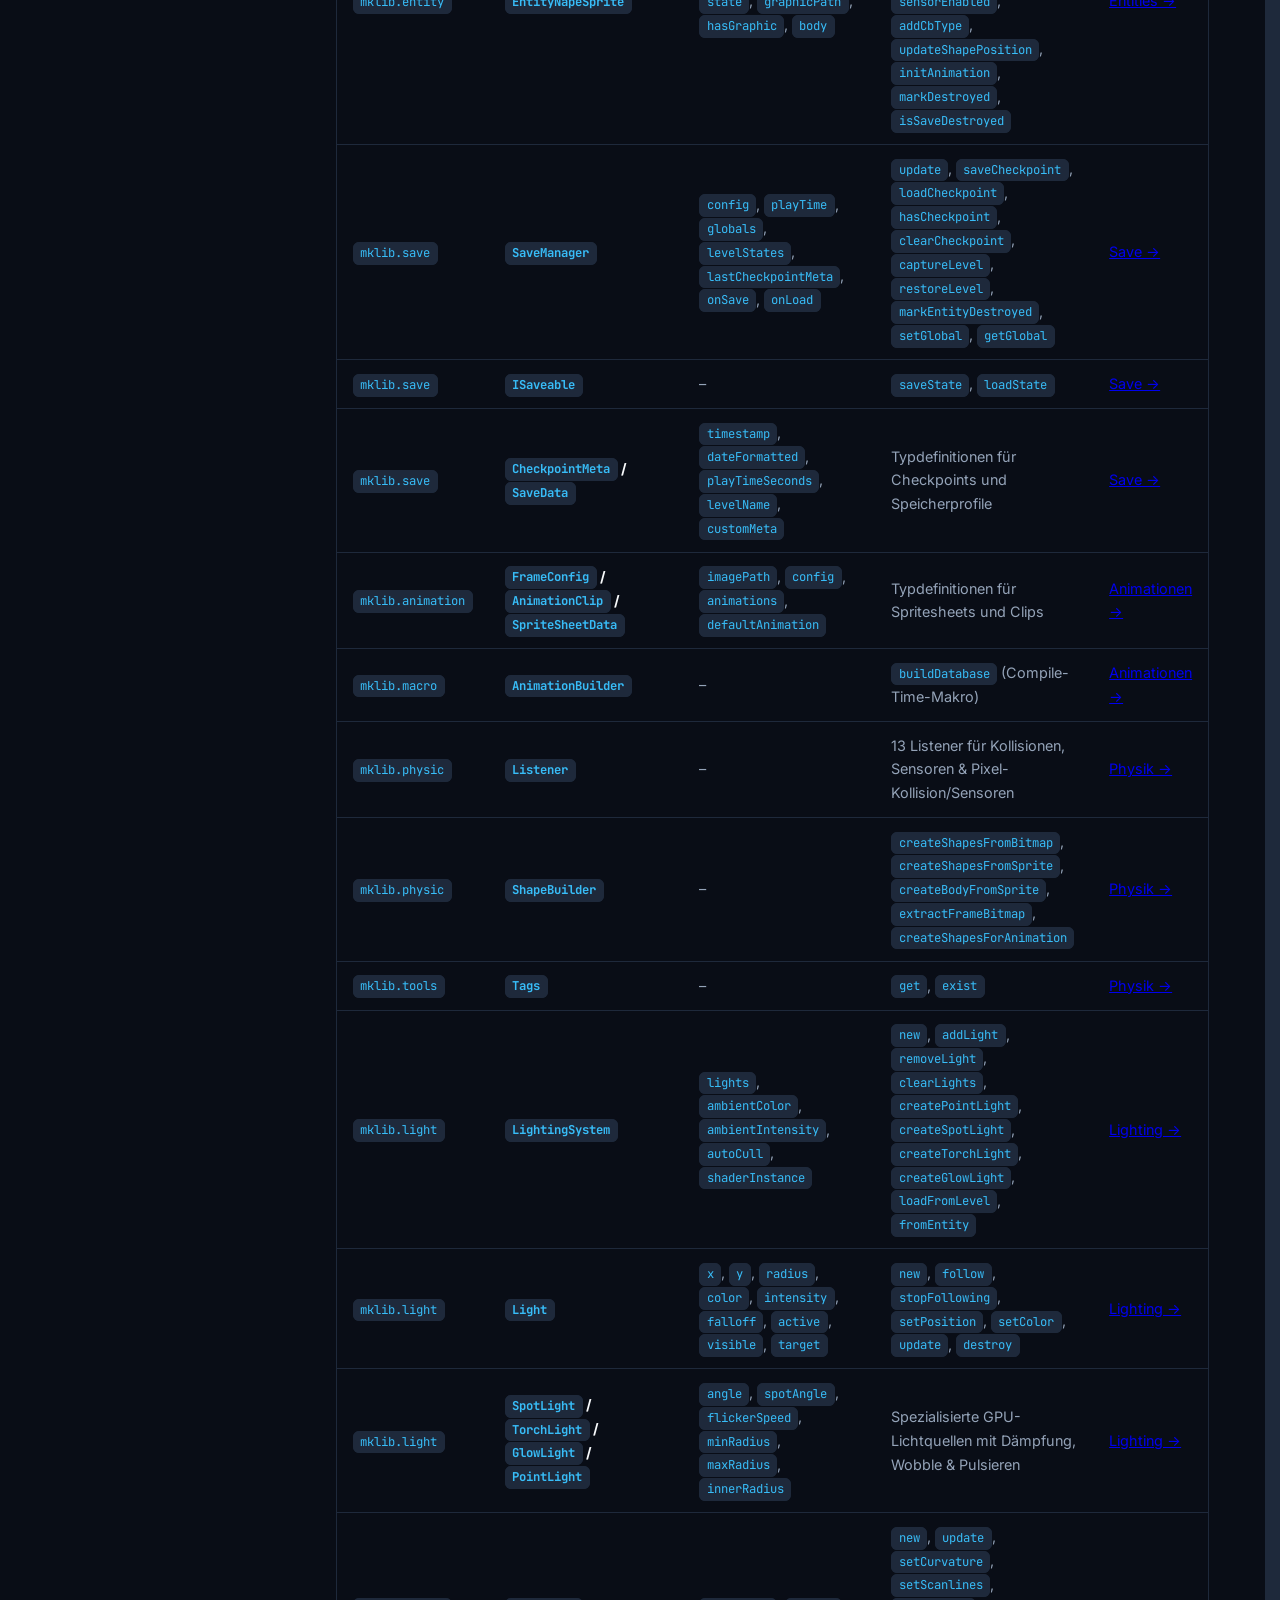
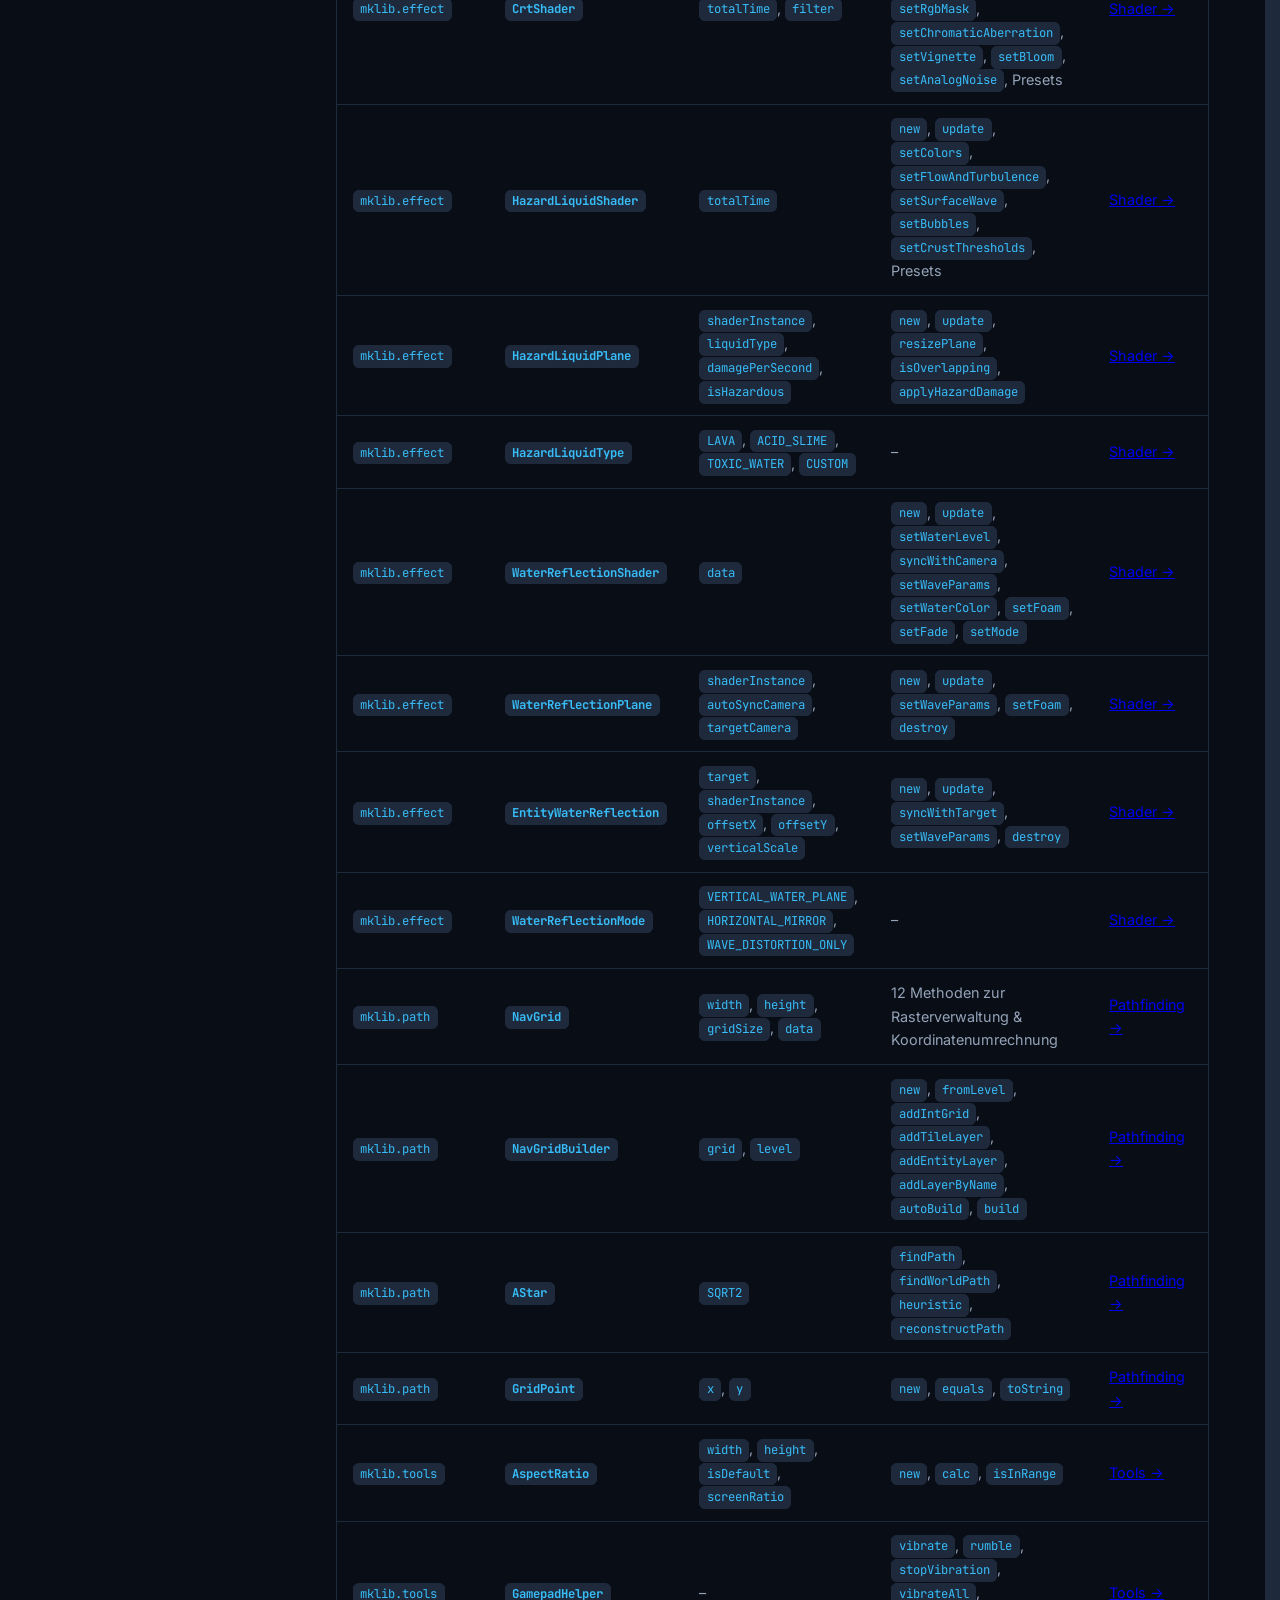
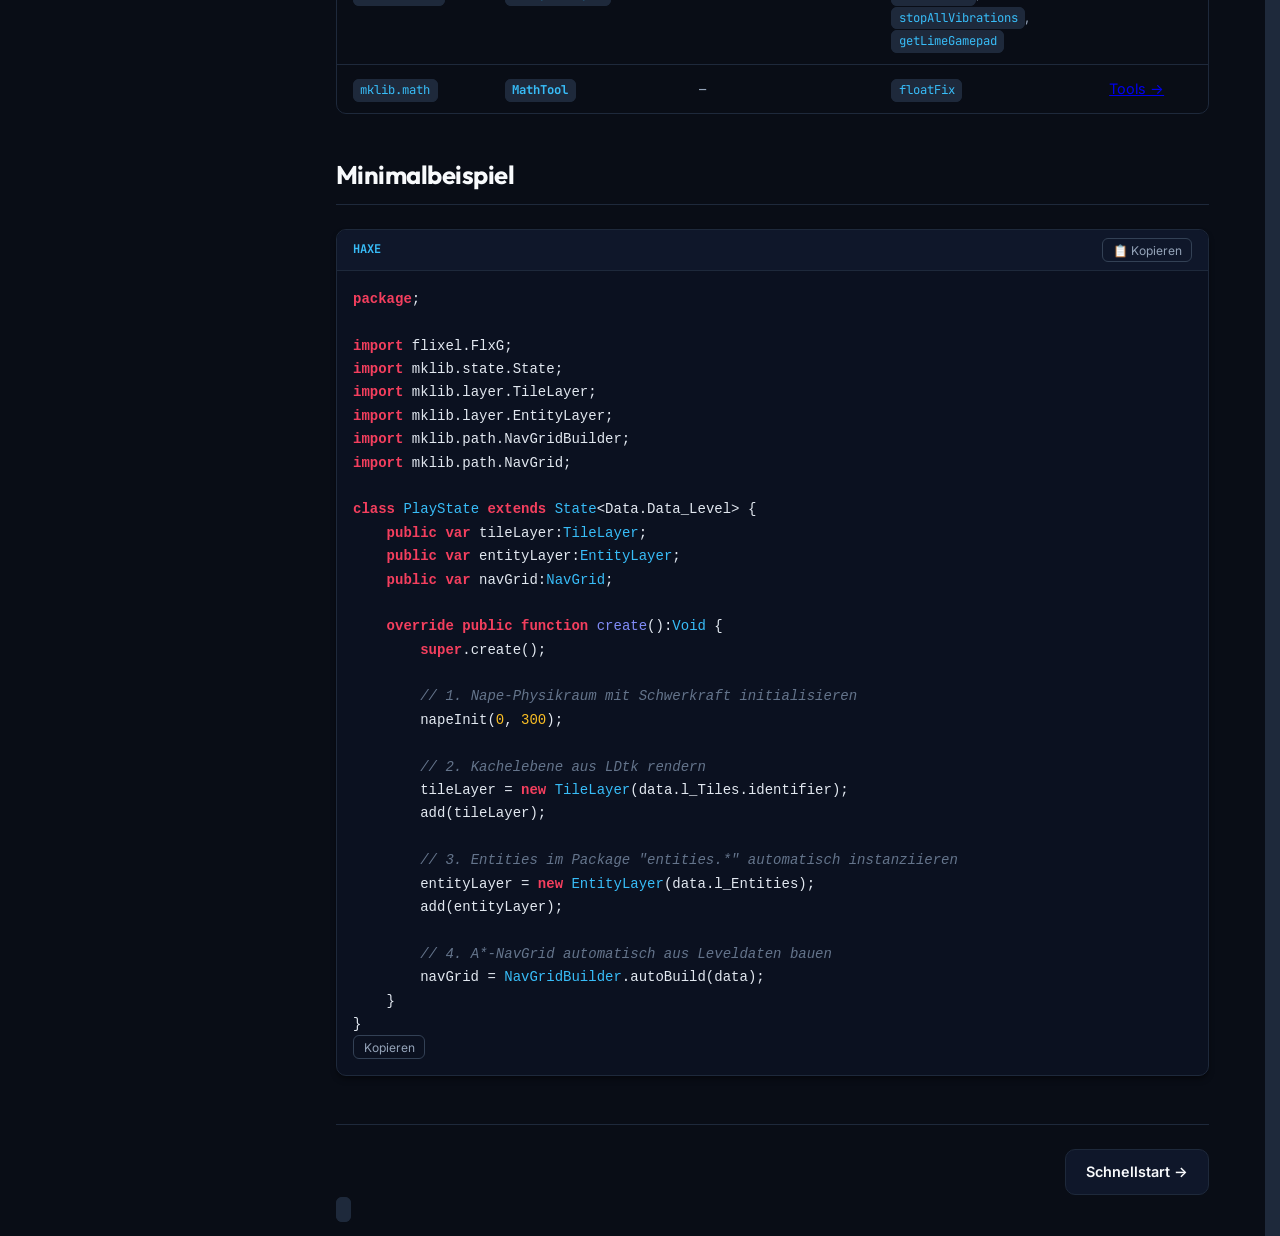
==== commit 05dfc854: "docs: add initial project documentation and API reference index file" ====
--- a/docs/index.html
+++ b/docs/index.html
@@ -77,7 +77,7 @@
             <li class="nav-item"><a href="#physics"><span class="nav-icon">⚡</span> <span data-de="Physik & Sensoren" data-en="Physics & Sensors">Physik & Sensoren</span></a></li>
             <li class="nav-item"><a href="#pathfinding"><span class="nav-icon">🧭</span> <span data-de="Pathfinding & A*" data-en="Pathfinding & A*">Pathfinding & A*</span></a></li>
             <li class="nav-item"><a href="#lighting"><span class="nav-icon">💡</span> <span data-de="GPU Lighting System" data-en="GPU Lighting System">GPU Lighting System</span></a></li>
-            <li class="nav-item"><a href="#effects"><span class="nav-icon">🌊</span> <span data-de="Wasser & Wellen-Shader" data-en="Water & Wave Shaders">Wasser & Wellen-Shader</span></a></li>
+            <li class="nav-item"><a href="#effects"><span class="nav-icon">🎨</span> <span data-de="Shader & Effekte" data-en="Shaders & Effects">Shader & Effekte</span></a></li>
             <li class="nav-item"><a href="#tools-math"><span class="nav-icon">📐</span> <span data-de="Tools & Mathematik" data-en="Tools & Mathematics">Tools & Mathematik</span></a></li>
           </ul>
         </div>
@@ -89,9 +89,9 @@
       <!-- Section: overview -->
       <section id="overview" class="doc-section active">
         <div data-lang="de">
-<h1>mklib <span class="hero-gradient-text">API-Dokumentation</span></h1>
+          <h1>mklib <span class="hero-gradient-text">API-Dokumentation</span></h1>
           <p class="section-desc">
-            Vollständige, lückenlose Referenz aller Klassen, Eigenschaften und Methoden der <strong>mklib</strong>-Bibliothek für <strong>HaxeFlixel</strong>, den <strong>LDtk Level-Editor</strong> und <strong>Nape 2D</strong>.
+            Vollständige, lückenlose Referenz aller Klassen, Eigenschaften und Methoden der <strong>mklib</strong>-Bibliothek für <strong>HaxeFlixel</strong>, den <strong>LDtk Level-Editor</strong>, <strong>Nape 2D</strong> und <strong>GPU-Shader</strong>.
           </p>
 
           <div class="feature-grid">
@@ -103,7 +103,7 @@
             <div class="feature-card">
               <div class="feature-icon">⚡</div>
               <h3>Nape Physik & Tags</h3>
-              <p>9 spezialisierte Kollisions- und Sensor-Listener (<code>Listener</code>) mit lesbaren String-Tags (<code>Tags</code>).</p>
+              <p>13 spezialisierte Kollisions- und Sensor-Listener (<code>Listener</code>) mit lesbaren String-Tags (<code>Tags</code>) und <code>ShapeBuilder</code>.</p>
             </div>
             <div class="feature-card">
               <div class="feature-icon">🧭</div>
@@ -111,9 +111,19 @@
               <p>Performantes 2D-Wegfindungsraster (<code>NavGrid</code>, <code>NavGridBuilder</code>, <code>AStar</code>) mit Multi-Tile-Support.</p>
             </div>
             <div class="feature-card">
+              <div class="feature-icon">💡</div>
+              <h3>GPU Lighting & 2D-Schatten</h3>
+              <p>Hardwarebeschleunigtes Multi-Light-System (<code>LightingSystem</code>) mit weichen Raymarching-Schatten, Occludern, Fackel- und Spotlichtern.</p>
+            </div>
+            <div class="feature-card">
+              <div class="feature-icon">🎨</div>
+              <h3>Shader & Post-Processing</h3>
+              <p>Authentischer CRT-Retro-Filter (<code>CrtShader</code>), prozedurale Lava/Säurebecken (<code>HazardLiquidPlane</code>) und Wasserspiegelungen (<code>WaterReflectionPlane</code>).</p>
+            </div>
+            <div class="feature-card">
               <div class="feature-icon">📱</div>
               <h3>Responsive Skalierung & Tools</h3>
-              <p>Dynamische Spielauflösung (<code>AspectRatio</code>), Gamepad-Rumble (<code>GamepadHelper</code>) und mathematische Helfer (<code>MathTool</code>).</p>
+              <p>Dynamische Spielauflösung (<code>AspectRatio</code>), Gamepad-Rumble (<code>GamepadHelper</code>), Persistenz (<code>SaveManager</code>) und Mathe-Helfer (<code>MathTool</code>).</p>
             </div>
           </div>
 
@@ -406,9 +416,9 @@
           </div>
         </div>
         <div data-lang="en">
-<h1>mklib <span class="hero-gradient-text">API Documentation</span></h1>
+          <h1>mklib <span class="hero-gradient-text">API Documentation</span></h1>
           <p class="section-desc">
-            Complete, comprehensive reference of all classes, properties, and methods in the <strong>mklib</strong> library for <strong>HaxeFlixel</strong>, the <strong>LDtk Level Editor</strong>, and <strong>Nape 2D</strong>.
+            Complete, comprehensive reference of all classes, properties, and methods in the <strong>mklib</strong> library for <strong>HaxeFlixel</strong>, the <strong>LDtk Level Editor</strong>, <strong>Nape 2D</strong>, and <strong>GPU Shaders</strong>.
           </p>
 
           <div class="feature-grid">
@@ -420,7 +430,7 @@
             <div class="feature-card">
               <div class="feature-icon">⚡</div>
               <h3>Nape Physics & Tags</h3>
-              <p>9 specialized collision and sensor listeners (<code>Listener</code>) with human-readable string tags (<code>Tags</code>).</p>
+              <p>13 specialized collision and sensor listeners (<code>Listener</code>) with human-readable string tags (<code>Tags</code>) and <code>ShapeBuilder</code>.</p>
             </div>
             <div class="feature-card">
               <div class="feature-icon">🧭</div>
@@ -428,14 +438,24 @@
               <p>High-performance 2D pathfinding grid (<code>NavGrid</code>, <code>NavGridBuilder</code>, <code>AStar</code>) with multi-tile agent support.</p>
             </div>
             <div class="feature-card">
+              <div class="feature-icon">💡</div>
+              <h3>GPU Lighting & 2D Shadows</h3>
+              <p>Hardware-accelerated 2D multi-light system (<code>LightingSystem</code>) with raymarched soft shadows, occluders, torch flickers, and spotlights.</p>
+            </div>
+            <div class="feature-card">
+              <div class="feature-icon">🎨</div>
+              <h3>Shaders & Post-Processing</h3>
+              <p>Authentic CRT retro screen filter (<code>CrtShader</code>), procedural lava/acid fluid pools (<code>HazardLiquidPlane</code>), and real-time water reflections (<code>WaterReflectionPlane</code>).</p>
+            </div>
+            <div class="feature-card">
               <div class="feature-icon">📱</div>
               <h3>Responsive Scaling & Tools</h3>
-              <p>Dynamic game resolution (<code>AspectRatio</code>), gamepad rumble support (<code>GamepadHelper</code>) and mathematical helpers (<code>MathTool</code>).</p>
-            </div>
-          </div>
-
-          <h2>🏛️ Vollständige Klassen- & API-Matrix</h2>
-          <p>Alle in der Bibliothek enthaltenen Typen im Überblick:</p>
+              <p>Dynamic game resolution (<code>AspectRatio</code>), gamepad rumble support (<code>GamepadHelper</code>), persistence (<code>SaveManager</code>), and math utilities (<code>MathTool</code>).</p>
+            </div>
+          </div>
+
+          <h2>🏛️ Complete Class & API Matrix</h2>
+          <p>Overview of all types provided by the library:</p>
 
           <div class="api-table-wrapper">
             <table class="api-table">
@@ -6595,6 +6615,174 @@
             </table>
           </div>
 
+          <h3>4. <code>CrtShader</code> (<code>mklib.effect.shader.CrtShader</code>)</h3>
+          <p>Hardwarebeschleunigter CRT- & Retro-Arcade Post-Processing-Shader für <code>FlxCamera.filters</code> oder einzelne Sprites:</p>
+          <div class="api-table-wrapper">
+            <table class="api-table">
+              <thead>
+                <tr>
+                  <th>Methode / Eigenschaft</th>
+                  <th>Signatur / Typ</th>
+                  <th>Beschreibung</th>
+                </tr>
+              </thead>
+              <tbody>
+                <tr>
+                  <td><code>filter</code></td>
+                  <td><code>ShaderFilter</code></td>
+                  <td>Gibt einen gecachten <code>ShaderFilter</code> für <code>FlxG.camera.filters = [crt.filter]</code> zurück.</td>
+                </tr>
+                <tr>
+                  <td><code>update</code></td>
+                  <td><code>(elapsed:Float, ?camera:FlxCamera):Void</code></td>
+                  <td>Aktualisiert Zeitzähler (Scanline-Scroll & Flicker) und Viewport-Auflösung.</td>
+                </tr>
+                <tr>
+                  <td><code>setCurvature</code></td>
+                  <td><code>(h:Float = 0.08, v:Float = 0.08, smoothness:Float = 0.01):Void</code></td>
+                  <td>Konfiguriert horizontale/vertikale Bildschirmwölbung (Barrel Distortion) & Bezel-Rand.</td>
+                </tr>
+                <tr>
+                  <td><code>setScanlines</code></td>
+                  <td><code>(intensity:Float = 0.22, lines:Float = 240.0, speed:Float = 0.0):Void</code></td>
+                  <td>Stärke, Linienanzahl und vertikale Rollgeschwindigkeit der Scanlines.</td>
+                </tr>
+                <tr>
+                  <td><code>setRgbMask</code></td>
+                  <td><code>(intensity:Float = 0.12, scale:Float = 1.0):Void</code></td>
+                  <td>Stärke und Skalierung der RGB-Phosphor-Triad-Subpixelmaske.</td>
+                </tr>
+                <tr>
+                  <td><code>setChromaticAberration</code></td>
+                  <td><code>(amount:Float = 0.003):Void</code></td>
+                  <td>Stärke des RGB-Farbversatzes am Bildschirmrand.</td>
+                </tr>
+                <tr>
+                  <td><code>setVignette</code></td>
+                  <td><code>(intensity:Float = 0.3, roundness:Float = 0.28):Void</code></td>
+                  <td>Rand- und Eckenabschattung der Röhre.</td>
+                </tr>
+                <tr>
+                  <td><code>setBloom</code></td>
+                  <td><code>(brightness:Float = 1.05, contrast:Float = 1.05):Void</code></td>
+                  <td>Phosphor-Leuchten, Helligkeits- und Kontrast-Multiplikatoren.</td>
+                </tr>
+                <tr>
+                  <td><code>setAnalogNoise</code></td>
+                  <td><code>(flicker:Float = 0.015, noise:Float = 0.012):Void</code></td>
+                  <td>50/60Hz Netzflimmern und analoges körniges Rauschen.</td>
+                </tr>
+                <tr>
+                  <td><code>presetSubtle</code> / <code>presetArcade</code> / <code>presetVhsGlitch</code></td>
+                  <td><code>():Void</code></td>
+                  <td>Vordefinierte Voreinstellungen für modernes Gameplay, 80s Arcade-Cabinet oder VHS-Glitch.</td>
+                </tr>
+              </tbody>
+            </table>
+          </div>
+
+          <h3>5. <code>HazardLiquidShader</code> (<code>mklib.effect.shader.HazardLiquidShader</code>)</h3>
+          <p>GPU-Flüssigkeits-Shader für prozedurale Lava, Säure, Schleim und Giftmorast mit Kruste und Glühen:</p>
+          <div class="api-table-wrapper">
+            <table class="api-table">
+              <thead>
+                <tr>
+                  <th>Methode / Eigenschaft</th>
+                  <th>Signatur / Typ</th>
+                  <th>Beschreibung</th>
+                </tr>
+              </thead>
+              <tbody>
+                <tr>
+                  <td><code>update</code></td>
+                  <td><code>(elapsed, worldX, worldY, width, height, ?camera):Void</code></td>
+                  <td>Aktualisiert Strömungszeit, Position, Ausdehnung und synchronisiert mit der Kamera.</td>
+                </tr>
+                <tr>
+                  <td><code>setColors</code></td>
+                  <td><code>(deep:FlxColor, surface:FlxColor, glow:FlxColor, crust:FlxColor):Void</code></td>
+                  <td>Definiert den 4-stufigen thermischen/chemischen Farbverlauf.</td>
+                </tr>
+                <tr>
+                  <td><code>setFlowAndTurbulence</code></td>
+                  <td><code>(flowX:Float, flowY:Float, scaleX:Float, scaleY:Float, turbulence:Float):Void</code></td>
+                  <td>Steuert Strömungsdrift, Noise-Dichte und organische fBm-Wirbelbildung.</td>
+                </tr>
+                <tr>
+                  <td><code>setSurfaceWave</code></td>
+                  <td><code>(speed:Float, freq:Float, amp:Float, ?glow:FlxColor, glowHeight:Float):Void</code></td>
+                  <td>Konfiguriert Oberflächen-Wellenbewegung und die emissive Glühkante.</td>
+                </tr>
+                <tr>
+                  <td><code>setBubbles</code></td>
+                  <td><code>(speed:Float = 1.2, intensity:Float = 0.35):Void</code></td>
+                  <td>Steuert Aufstiegsgeschwindigkeit und Intensität blubbernder Blasen.</td>
+                </tr>
+                <tr>
+                  <td><code>setCrustThresholds</code></td>
+                  <td><code>(crust:Float = 0.42, glow:Float = 0.65, softness:Float = 0.12):Void</code></td>
+                  <td>Schwellenwerte für aufbrechende Basalt-/Schaumkruste und Hitzeadern.</td>
+                </tr>
+                <tr>
+                  <td><code>presetLava</code> / <code>presetAcid</code> / <code>presetToxic</code></td>
+                  <td><code>():Void</code></td>
+                  <td>Vordefinierte Voreinstellungen für Lava, Säure/Slime oder Giftwasser.</td>
+                </tr>
+              </tbody>
+            </table>
+          </div>
+
+          <h3>6. <code>HazardLiquidPlane</code> (<code>mklib.effect.HazardLiquidPlane</code>)</h3>
+          <p>Direkt im Level platzierbares Spielobjekt (<code>FlxSprite</code>) für gefährliche Flüssigkeiten:</p>
+          <div class="api-table-wrapper">
+            <table class="api-table">
+              <thead>
+                <tr>
+                  <th>Element</th>
+                  <th>Typ / Signatur</th>
+                  <th>Beschreibung</th>
+                </tr>
+              </thead>
+              <tbody>
+                <tr>
+                  <td><code>shaderInstance</code></td>
+                  <td><code>HazardLiquidShader</code></td>
+                  <td>Die zugeordnete Shader-Instanz für direkte Parameter-Feineinstellungen.</td>
+                </tr>
+                <tr>
+                  <td><code>liquidType</code></td>
+                  <td><code>HazardLiquidType</code></td>
+                  <td>Aktueller Typ (<code>LAVA</code>, <code>ACID_SLIME</code>, <code>TOXIC_WATER</code>, <code>CUSTOM</code>).</td>
+                </tr>
+                <tr>
+                  <td><code>damagePerSecond</code></td>
+                  <td><code>Float</code> (Standard: <code>20.0</code>)</td>
+                  <td>Schadensmenge pro Sekunde bei Berührung.</td>
+                </tr>
+                <tr>
+                  <td><code>isHazardous</code></td>
+                  <td><code>Bool</code> (Standard: <code>true</code>)</td>
+                  <td>Aktiviert oder deaktiviert den Umgebungsschaden.</td>
+                </tr>
+                <tr>
+                  <td><code>new</code></td>
+                  <td><code>(x:Float, y:Float, width:Int, height:Int, type:HazardLiquidType = LAVA)</code></td>
+                  <td>Erstellt das Flüssigkeitsbecken in der Welt mit automatischem Shader-Binding.</td>
+                </tr>
+                <tr>
+                  <td><code>isOverlapping</code></td>
+                  <td><code>(object:FlxObject):Bool</code></td>
+                  <td>Prüft, ob ein Objekt in das Becken eingetaucht ist.</td>
+                </tr>
+                <tr>
+                  <td><code>applyHazardDamage</code></td>
+                  <td><code>(sprite:FlxSprite, elapsed:Float, ?onCustomDamage):Void</code></td>
+                  <td>Wendet automatisch fortlaufenden Schaden auf <code>sprite.hurt(dmg)</code> oder via Callback an.</td>
+                </tr>
+              </tbody>
+            </table>
+          </div>
+
           <hr style="margin: 2.5rem 0; border: none; border-top: 1px solid var(--border-color);">
 
           <h2>🎛️ Feintuning & Shader-Uniforms</h2>
@@ -6681,87 +6869,68 @@
                   <td>Dämpfungsfaktor für das Ausblenden der Reflexion mit zunehmender Tiefe.</td>
                 </tr>
                 <tr>
-                  <td><code>u_minAlpha</code></td>
-                  <td><code>setFade(...)</code></td>
-                  <td><code>Float (0.0..1.0)</code></td>
-                  <td><code>0.15</code></td>
-                  <td>Minimale Resttransparenz der Reflexion.</td>
-                </tr>
-                <tr>
-                  <td><code>u_foamThickness</code></td>
-                  <td><code>setFoam(...)</code></td>
-                  <td><code>Float</code></td>
-                  <td><code>0.006</code></td>
-                  <td>Breite der Schaumkante an der Wasseroberfläche (<code>0.0</code> = aus).</td>
-                </tr>
-                <tr>
-                  <td><code>u_foamColor</code></td>
-                  <td><code>setFoam(...)</code></td>
-                  <td><code>vec4 (RGBA)</code></td>
-                  <td><code>[0.95, 0.98, 1.0, 0.75]</code></td>
-                  <td>Farbe und Deckkraft der Schaumlinie.</td>
-                </tr>
-              </tbody>
-            </table>
-          </div>
-
-          <div class="section-nav-footer">
-            <a href="#lighting" class="nav-page-btn">← GPU Lighting System</a>
-            <a href="#tools-math" class="nav-page-btn">Tools & Mathe →</a>
-          </div>
-        </div>
-        <div data-lang="en">
-<h1>🌊 Water Reflection & Wave Shaders (<code>mklib.effect.*</code>)</h1>
-          <p class="section-desc">Hardwarebeschleunigte GPU-Shader und spezialisierte Spielobjekte für dynamische Wasseroberflächen, Wellenverzerrungen und Entity-Reflexionen.</p>
+                   <div data-lang="en">
+          <h1>🎨 Shader & Post-Processing System (<code>mklib.effect.*</code>)</h1>
+          <p class="section-desc">Hardware-accelerated 2D GPU shaders and specialized game objects for authentic CRT retro filters, animated lava/acid pools, and dynamic water reflections.</p>
 
           <div class="feature-grid">
             <div class="feature-card">
-              <div class="feature-icon">⚡</div>
-              <h3>GPU Fragment Shader</h3>
-              <p>Berechnet Multi-Sinus- und Cosinus-Wellenverzerrungen direkt auf der Grafikkarte für maximale Frameraten.</p>
+              <div class="feature-icon">📺</div>
+              <h3>CRT & Retro-Arcade</h3>
+              <p><code>CrtShader</code> simulates cathode-ray tube monitors with curvature, scanlines, RGB phosphor mask, glitch, and bloom.</p>
             </div>
             <div class="feature-card">
-              <div class="feature-icon">📐</div>
-              <h3>Dedicated Water Planes</h3>
-              <p><code>setWaterArea(x, y, w, h)</code> definiert ein fixes Wasser-Rechteck in Weltkoordinaten mit automatischem Kamera-Tracking.</p>
+              <div class="feature-icon">🧪</div>
+              <h3>Lava & Acid Liquids</h3>
+              <p><code>HazardLiquidPlane</code> renders procedural lava, acid/slime, and toxic sludge with crust, bubbling, and contact damage.</p>
             </div>
             <div class="feature-card">
-              <div class="feature-icon">🔄</div>
-              <h3>3 Operating Modes</h3>
-              <p>Vertikale Wasseroberfläche, horizontaler Spiegel (Portale/Wände) und reine Wellenverzerrung für Sprites.</p>
+              <div class="feature-icon">🌊</div>
+              <h3>Water & Reflections</h3>
+              <p><code>WaterReflectionPlane</code> and shader for real-time water reflections, wave distortion, and foam edges.</p>
             </div>
             <div class="feature-card">
               <div class="feature-icon">🦆</div>
-              <h3>Entity Companion Reflection</h3>
-              <p><code>EntityWaterReflection</code> spiegelt Spielfiguren automatisch an deren Fußkante und synchronisiert Animationen.</p>
-            </div>
-          </div>
-
-          <h2>🧭 Welcher Ansatz für welchen Zweck?</h2>
-          <div class="api-table-wrapper">
-            <table class="api-table">
-              <thead>
-                <tr>
-                  <th>Werkzeug / Komponente</th>
-                  <th>Einsatzbereich</th>
-                  <th>Vorteil</th>
-                </tr>
-              </thead>
-              <tbody>
-                <tr>
-                  <td><strong><code>WaterReflectionShader</code></strong><br><small>(Kamera-Filter)</small></td>
-                  <td><strong>Seen, Teiche, Flüsse, Meere</strong> im Level mit definierter Position & Größe (<code>setWaterArea</code>) oder Vollbild-Wasserlinie.</td>
-                  <td><strong>GPU-Echtzeit:</strong> Spiegelt alle Kacheln, Entities, Deko und Lichter automatisch mit 0 CPU-Overhead.</td>
-                </tr>
-                <tr>
-                  <td><strong><code>EntityWaterReflection</code></strong><br><small>(Begleiter-Sprite)</small></td>
-                  <td><strong>Einzelne Spielfiguren (<code>Hero</code>, NPCs, Monster)</strong>, die im Wasser waten oder schwimmen.</td>
-                  <td><strong>Exakte Kontrolle:</strong> Spiegelt Frames und Animationen live unter den Füßen mit sanftem Wogen.</td>
-                </tr>
-                <tr>
-                  <td><strong><code>WaterReflectionPlane</code></strong><br><small>(Platziertes FlxSprite)</small></td>
-                  <td><strong>Eigenständiges Spielobjekt</strong> (<code>FlxSprite</code>) an festen Weltkoordinaten.</td>
-                  <td>Verhält sich wie ein normales Flixel-Sprite in Gruppen und Render-Hierarchien.</td>
+              <h3>Entity Companion</h3>
+              <p><code>EntityWaterReflection</code> automatically mirrors characters at their feet and synchronizes animations.</p>
+            </div>
+          </div>
+
+          <h2>🧭 Which Approach for Which Purpose?</h2>
+          <div class="api-table-wrapper">
+            <table class="api-table">
+              <thead>
+                <tr>
+                  <th>Tool / Component</th>
+                  <th>Use Case</th>
+                  <th>Advantage</th>
+                </tr>
+              </thead>
+              <tbody>
+                <tr>
+                  <td><strong><code>CrtShader</code></strong><br><small>(Camera Filter / Fullscreen)</small></td>
+                  <td><strong>Global Screen Post-Processing</strong> for arcade games, retro titles, or in-game computer terminals.</td>
+                  <td><strong>Authentic Look:</strong> Complete CRT pipeline with curvature, scanlines, shadow mask, and bloom with 0 CPU overhead.</td>
+                </tr>
+                <tr>
+                  <td><strong><code>HazardLiquidPlane</code></strong><br><small>(Placed FlxSprite)</small></td>
+                  <td><strong>Lava pools, acid pits, and toxic swamps</strong> placed directly in level geometry.</td>
+                  <td><strong>Procedural & Dynamic:</strong> GPU fBm noise, bubbling, dynamic crust, and built-in damage handling.</td>
+                </tr>
+                <tr>
+                  <td><strong><code>WaterReflectionShader</code></strong><br><small>(Camera Filter)</small></td>
+                  <td><strong>Lakes, ponds, rivers, oceans</strong> with defined bounds (<code>setWaterArea</code>) or fullscreen waterlines.</td>
+                  <td><strong>GPU Real-Time:</strong> Automatically mirrors tiles, entities, props, and lights.</td>
+                </tr>
+                <tr>
+                  <td><strong><code>EntityWaterReflection</code></strong><br><small>(Companion Sprite)</small></td>
+                  <td><strong>Individual characters (<code>Hero</code>, NPCs)</strong> wading or swimming in water.</td>
+                  <td><strong>Precise Control:</strong> Mirrors frames and animations live beneath feet with gentle undulation.</td>
+                </tr>
+                <tr>
+                  <td><strong><code>WaterReflectionPlane</code></strong><br><small>(Placed FlxSprite)</small></td>
+                  <td><strong>Dedicated water plane object</strong> (<code>FlxSprite</code>) at fixed world coordinates.</td>
+                  <td>Behaves like a standard Flixel sprite in groups and render hierarchies.</td>
                 </tr>
               </tbody>
             </table>
@@ -6769,10 +6938,10 @@
 
           <hr style="margin: 2.5rem 0; border: none; border-top: 1px solid var(--border-color);">
 
-          <h2>🚀 Code-Beispiele & Schnellstart</h2>
+          <h2>🚀 Code Examples & Quick Start</h2>
 
           <h3>1. Bounded Water Area with Position & Size (Camera Filter)</h3>
-          <p>Definiert ein fixes Wasser-Rechteck in Weltkoordinaten. Außerhalb bleibt die Spielwelt völlig normal, innerhalb spiegelt sich alles oberhalb mit Wellen:</p>
+          <p>Defines a fixed water rectangle in world coordinates. Outside remains completely normal, inside reflects everything above with waves:</p>
           <div class="code-box">
             <div class="code-header">
               <span class="code-lang-badge">Haxe</span>
@@ -6791,27 +6960,27 @@
     <span class="hl-keyword">override</span> <span class="hl-keyword">public</span> <span class="hl-keyword">function</span> <span class="hl-func">create</span>():<span class="hl-type">Void</span> {
         <span class="hl-keyword">super</span>.create();
 
-        <span class="hl-comment">// 1. Shader instanziieren</span>
+        // 1. Instantiate shader
         waterShader = <span class="hl-keyword">new</span> <span class="hl-type">WaterReflectionShader</span>();
 
-        <span class="hl-comment">// 2. Wasserfläche definieren: Welt-X=0, Welt-Y=120, Breite=320px, Tiefe=80px</span>
+        // 2. Define water area: World-X=0, World-Y=120, Width=320px, Height=80px
         waterShader.setWaterArea(<span class="hl-num">0</span>, <span class="hl-num">120</span>, <span class="hl-num">320</span>, <span class="hl-num">80</span>);
 
-        <span class="hl-comment">// 3. Wellen-Dynamik einstellen (Speed, Frequenz, Amplitude, Kreuzwellen)</span>
+        // 3. Configure wave dynamics (speed, frequency, amplitude, secondary wave)
         waterShader.setWaveParams(<span class="hl-num">2.8</span>, <span class="hl-num">30.0</span>, <span class="hl-num">0.012</span>, <span class="hl-num">0.5</span>);
 
-        <span class="hl-comment">// 4. Wassertönung und Schaumkante einstellen</span>
+        // 4. Set tint and foam edge
         waterShader.setWaterColor(<span class="hl-num">0x3366AA</span>, <span class="hl-num">0.45</span>);
         waterShader.setFoam(<span class="hl-num">0.008</span>, <span class="hl-num">0xFFFFFF</span>);
 
-        <span class="hl-comment">// 5. Als Kamerafilter aktivieren</span>
+        // 5. Apply to camera filters
         FlxG.camera.filters = [<span class="hl-keyword">new</span> <span class="hl-type">ShaderFilter</span>(waterShader)];
     }
 
     <span class="hl-keyword">override</span> <span class="hl-keyword">public</span> <span class="hl-keyword">function</span> <span class="hl-func">update</span>(elapsed:<span class="hl-type">Float</span>):<span class="hl-type">Void</span> {
         <span class="hl-keyword">super</span>.update(elapsed);
 
-        <span class="hl-comment">// WICHTIG: Zählt Wellenzeit hoch und synchronisiert Kamera-Scroll/Zoom automatisch</span>
+        // IMPORTANT: Updates wave time and syncs camera scroll/zoom automatically
         <span class="hl-keyword">if</span> (waterShader != <span class="hl-keyword">null</span>) {
             waterShader.update(elapsed);
         }
@@ -6820,13 +6989,13 @@
           </div>
 
           <h3>2. Fullscreen Water Reflection (From Relative Waterline)</h3>
-          <p>Ideal für 2D-Platformer mit durchgehendem Meer/Wasser am unteren Bildschirmrand:</p>
+          <p>Ideal for 2D platformers with sea/water at the lower screen border:</p>
           <div class="code-box">
             <div class="code-header">
               <span class="code-lang-badge">Haxe</span>
               <button class="copy-btn">📋 Copy</button>
             </div>
-            <pre><code><span class="hl-comment">// Wasserlinie bei 65% der Bildschirmhöhe festlegen (0.0 = oben, 1.0 = unten)</span>
+            <pre><code><span class="hl-comment">// Set waterline at 65% of screen height (0.0 = top, 1.0 = bottom)</span>
 waterShader.setWaterLevel(<span class="hl-num">0.65</span>);
 waterShader.setWaveParams(<span class="hl-num">3.0</span>, <span class="hl-num">35.0</span>, <span class="hl-num">0.01</span>, <span class="hl-num">0.5</span>);
 waterShader.setWaterColor(<span class="hl-num">0x103060</span>, <span class="hl-num">0.5</span>);
@@ -6835,7 +7004,7 @@
           </div>
 
           <h3>3. Entity Water Reflection (Character Companion)</h3>
-          <p>Erzeugt eine dynamische Wasser-Reflexion für den Spieler (<code>Hero</code>) oder NPCs:</p>
+          <p>Creates a dynamic companion water reflection for player (<code>Hero</code>) or NPCs:</p>
           <div class="code-box">
             <div class="code-header">
               <span class="code-lang-badge">Haxe</span>
@@ -6853,16 +7022,16 @@
     <span class="hl-keyword">public</span> <span class="hl-keyword">function</span> <span class="hl-func">new</span>(entity:ldtk.<span class="hl-type">Entity</span>) {
         <span class="hl-keyword">super</span>(entity);
 
-        <span class="hl-comment">// 1. Wasserreflexion für diesen Hero erstellen (Alpha=0.6, Farbe=0x3366AA)</span>
+        // 1. Create reflection sprite for Hero (Alpha=0.6, Tint=0x3366AA)
         waterReflection = <span class="hl-keyword">new</span> <span class="hl-type">EntityWaterReflection</span>(<span class="hl-keyword">this</span>, <span class="hl-num">0.6</span>, <span class="hl-num">0x3366AA</span>);
 
-        <span class="hl-comment">// 2. Wellenparameter für die Spielfigur einstellen</span>
+        // 2. Configure character wave parameters
         waterReflection.setWaveParams(<span class="hl-num">4.0</span>, <span class="hl-num">20.0</span>, <span class="hl-num">0.08</span>);
 
-        <span class="hl-comment">// 3. Perspektivische Stauchung (z. B. 0.85)</span>
+        // 3. Perspective squash factor
         waterReflection.verticalScale = <span class="hl-num">0.85</span>;
 
-        <span class="hl-comment">// 4. Zum State hinzufügen</span>
+        // 4. Add to state
         <span class="hl-keyword">if</span> (state != <span class="hl-keyword">null</span>) {
             state.add(waterReflection);
         }
@@ -6870,8 +7039,8 @@
 }</code></pre>
           </div>
 
-          <h3>4. Horizontaler Spiegel-Modus (<code>HORIZONTAL_MIRROR</code>)</h3>
-          <p>Für magische Wandspiegel, Raumportale oder seitliche Wasserwände:</p>
+          <h3>4. Horizontal Mirror Mode (<code>HORIZONTAL_MIRROR</code>)</h3>
+          <p>For magic wall mirrors, dimensional portals, or side waterfalls:</p>
           <div class="code-box">
             <div class="code-header">
               <span class="code-lang-badge">Haxe</span>
@@ -6881,28 +7050,64 @@
 
 <span class="hl-keyword">var</span> mirrorShader = <span class="hl-keyword">new</span> <span class="hl-type">WaterReflectionShader</span>();
 
-<span class="hl-comment">// 1. Modus auf horizontalen Spiegel schalten:</span>
+// 1. Set mode to horizontal mirror:
 mirrorShader.setMode(WaterReflectionMode.HORIZONTAL_MIRROR);
 
-<span class="hl-comment">// 2. Spiegelachse bei 50% der Bildschirmbreite (X-Achse):</span>
+// 2. Mirror axis at 50% of screen width (X-axis):
 mirrorShader.setWaterLevel(<span class="hl-num">0.5</span>);
 mirrorShader.setWaveParams(<span class="hl-num">2.0</span>, <span class="hl-num">20.0</span>, <span class="hl-num">0.006</span>);
 
 FlxG.camera.filters = [<span class="hl-keyword">new</span> <span class="hl-type">ShaderFilter</span>(mirrorShader)];</code></pre>
           </div>
 
+          <h3>5. CRT & Retro-Arcade Screen Filter (<code>CrtShader</code>)</h3>
+          <p>Applies screen curvature, scanlines, RGB phosphor triad mask, and bloom to the camera:</p>
+          <div class="code-box">
+            <div class="code-header">
+              <span class="code-lang-badge">Haxe</span>
+              <button class="copy-btn">📋 Copy</button>
+            </div>
+            <pre><code><span class="hl-keyword">import</span> mklib.effect.shader.CrtShader;
+
+<span class="hl-keyword">var</span> crt = <span class="hl-keyword">new</span> <span class="hl-type">CrtShader</span>();
+crt.presetArcade(); <span class="hl-comment">// Built-in 80s arcade cabinet preset</span>
+FlxG.camera.filters = [crt.filter];
+
+<span class="hl-comment">// In state update(elapsed):</span>
+crt.update(elapsed, FlxG.camera);</code></pre>
+          </div>
+
+          <h3>6. Lava, Acid, & Toxic Pools (<code>HazardLiquidPlane</code>)</h3>
+          <p>Creates an animated liquid pool with procedural crust, bubbles, surface waves, and contact damage:</p>
+          <div class="code-box">
+            <div class="code-header">
+              <span class="code-lang-badge">Haxe</span>
+              <button class="copy-btn">📋 Copy</button>
+            </div>
+            <pre><code><span class="hl-keyword">import</span> mklib.effect.HazardLiquidPlane;
+<span class="hl-keyword">import</span> mklib.effect.HazardLiquidType;
+
+<span class="hl-comment">// 1. Create glowing lava pool (X, Y, Width, Height, Type)</span>
+<span class="hl-keyword">var</span> lava = <span class="hl-keyword">new</span> <span class="hl-type">HazardLiquidPlane</span>(<span class="hl-num">100</span>, <span class="hl-num">400</span>, <span class="hl-num">300</span>, <span class="hl-num">80</span>, HazardLiquidType.LAVA);
+lava.damagePerSecond = <span class="hl-num">40.0</span>;
+add(lava);
+
+<span class="hl-comment">// 2. In state update(elapsed) apply continuous damage to player:</span>
+lava.applyHazardDamage(hero, elapsed);</code></pre>
+          </div>
+
           <hr style="margin: 2.5rem 0; border: none; border-top: 1px solid var(--border-color);">
 
-          <h2>🏛️ Detaillierte API-Referenz</h2>
+          <h2>🏛️ Detailed API Reference</h2>
 
           <h3>1. <code>WaterReflectionShader</code> (<code>mklib.effect.shader.WaterReflectionShader</code>)</h3>
-          <p>Erbt von <code>flixel.system.FlxAssets.FlxShader</code>. Bietet komfortable Methoden zur Konfiguration aller Uniform-Parameter:</p>
-          <div class="api-table-wrapper">
-            <table class="api-table">
-              <thead>
-                <tr>
-                  <th>Methode / Eigenschaft</th>
-                  <th>Signatur / Typ</th>
+          <p>Inherits from <code>flixel.system.FlxAssets.FlxShader</code>. Provides comprehensive methods for configuring uniforms:</p>
+          <div class="api-table-wrapper">
+            <table class="api-table">
+              <thead>
+                <tr>
+                  <th>Method / Property</th>
+                  <th>Signature / Type</th>
                   <th>Description</th>
                 </tr>
               </thead>
@@ -6910,70 +7115,70 @@
                 <tr>
                   <td><code>new</code></td>
                   <td><code>():Void</code></td>
-                  <td>Erstellt den Shader mit ausgewogenen Standardwerten für Wellengeschwindigkeit, Amplitude und Tönung.</td>
+                  <td>Instantiates shader with balanced defaults for speed, amplitude, and tint.</td>
                 </tr>
                 <tr>
                   <td><code>setWaterArea</code></td>
                   <td><code>(x:Float, y:Float, width:Float, height:Float, isWorldCoords:Bool = true, ?camera:FlxCamera):Void</code></td>
-                  <td>Definiert ein begrenztes Wasser-Rechteck in Weltkoordinaten. Außerhalb bleibt das Bild normal.</td>
+                  <td>Defines a bounded water rectangle in world coordinates. Outside remains normal.</td>
                 </tr>
                 <tr>
                   <td><code>clearWaterArea</code></td>
                   <td><code>():Void</code></td>
-                  <td>Deaktiviert die Flächenbegrenzung und schaltet zurück in den Vollbild-Modus.</td>
+                  <td>Clears bounds and reverts to fullscreen axis mode.</td>
                 </tr>
                 <tr>
                   <td><code>update</code></td>
                   <td><code>(elapsed:Float, ?camera:FlxCamera):Void</code></td>
-                  <td>Aktualisiert den Zeitzähler (<code>u_time</code>) und synchronisiert automatisch Kamera-Scroll und Zoom.</td>
+                  <td>Updates accumulated time (<code>u_time</code>) and synchronizes camera scroll/zoom.</td>
                 </tr>
                 <tr>
                   <td><code>setWaterLevel</code></td>
                   <td><code>(level:Float):Void</code></td>
-                  <td>Setzt die relative Position der Wasserlinie im UV-Raum (<code>0.0</code> bis <code>1.0</code>).</td>
+                  <td>Sets the relative waterline position in UV space (<code>0.0</code> to <code>1.0</code>).</td>
                 </tr>
                 <tr>
                   <td><code>syncWithCamera</code></td>
                   <td><code>(worldY:Float, ?camera:FlxCamera):Void</code></td>
-                  <td>Verankert die Wasserlinie an einer absoluten Weltkoordinate und synchronisiert Scroll/Zoom.</td>
+                  <td>Anchors waterline to absolute world coordinate and synchronizes scroll/zoom.</td>
                 </tr>
                 <tr>
                   <td><code>setWaveParams</code></td>
                   <td><code>(speed:Float, frequency:Float, amplitude:Float, secondaryWave:Float = 0.5):Void</code></td>
-                  <td>Konfiguriert Geschwindigkeit, Dichte, Amplitude und Kreuzwellen-Wichtung.</td>
+                  <td>Configures wave propagation speed, density, amplitude, and cross-wave weight.</td>
                 </tr>
                 <tr>
                   <td><code>setWaterColor</code></td>
                   <td><code>(color:FlxColor, tintIntensity:Float = 0.4):Void</code></td>
-                  <td>Setzt Grundfarbe und Mischfaktor des Wassers.</td>
+                  <td>Sets base color tint and blending intensity.</td>
                 </tr>
                 <tr>
                   <td><code>setFoam</code></td>
                   <td><code>(thickness:Float, ?color:FlxColor):Void</code></td>
-                  <td>Aktiviert und konfiguriert die Schaum- / Glanzkante an der Wasseroberfläche.</td>
+                  <td>Enables and configures the surface foam edge line.</td>
                 </tr>
                 <tr>
                   <td><code>setFade</code></td>
                   <td><code>(depthFactor:Float, minAlpha:Float = 0.15):Void</code></td>
-                  <td>Steuert das Ausblenden der Reflexion mit zunehmender Wassertiefe.</td>
+                  <td>Controls reflection transparency falloff with depth.</td>
                 </tr>
                 <tr>
                   <td><code>setMode</code></td>
                   <td><code>(mode:WaterReflectionMode):Void</code></td>
-                  <td>Wählt zwischen vertikaler Wasseroberfläche (0), horizontalem Spiegel (1) und reiner Verzerrung (2).</td>
+                  <td>Selects vertical surface (0), horizontal mirror (1), or wave distortion only (2).</td>
                 </tr>
               </tbody>
             </table>
           </div>
 
           <h3>2. <code>EntityWaterReflection</code> (<code>mklib.effect.EntityWaterReflection</code>)</h3>
-          <p>Begleiter-Sprite zur Darstellung animierter Wasser-Reflexionen unter Spielfiguren:</p>
+          <p>Companion sprite for rendering animated reflections under characters:</p>
           <div class="api-table-wrapper">
             <table class="api-table">
               <thead>
                 <tr>
                   <th>Element</th>
-                  <th>Typ / Signatur</th>
+                  <th>Type / Signature</th>
                   <th>Description</th>
                 </tr>
               </thead>
@@ -6981,50 +7186,50 @@
                 <tr>
                   <td><code>target</code></td>
                   <td><code>FlxSprite</code></td>
-                  <td>Das überwachte Quell-Sprite (z. B. <code>Hero</code> oder NPC).</td>
+                  <td>Monitored source sprite (e.g. <code>Hero</code> or NPC).</td>
                 </tr>
                 <tr>
                   <td><code>offsetX</code> / <code>offsetY</code></td>
                   <td><code>Float</code></td>
-                  <td>Zusätzlicher Positionsversatz relativ zum Quell-Entity.</td>
+                  <td>Positional offset relative to source entity.</td>
                 </tr>
                 <tr>
                   <td><code>verticalScale</code></td>
-                  <td><code>Float</code> (Standard: <code>1.0</code>)</td>
-                  <td>Perspektivische Stauchung der Reflexionshöhe (z. B. <code>0.85</code>).</td>
+                  <td><code>Float</code> (Default: <code>1.0</code>)</td>
+                  <td>Perspective height compression factor (e.g. <code>0.85</code>).</td>
                 </tr>
                 <tr>
                   <td><code>new</code></td>
                   <td><code>(?target:FlxSprite, alpha:Float = 0.6, waterColor:FlxColor = 0x66104080)</code></td>
-                  <td>Erstellt das Reflexions-Sprite und richtet den Wellen-Shader ein.</td>
+                  <td>Creates reflection sprite and sets up wave shader.</td>
                 </tr>
                 <tr>
                   <td><code>setWaveParams</code></td>
                   <td><code>(speed:Float, frequency:Float, amplitude:Float, secondaryWave:Float = 0.5):Void</code></td>
-                  <td>Konfiguriert die Wellenbewegung des Entity-Begleiters.</td>
+                  <td>Configures wave dynamics for character companion.</td>
                 </tr>
                 <tr>
                   <td><code>setWaterColor</code></td>
                   <td><code>(color:FlxColor, tintIntensity:Float = 0.35):Void</code></td>
-                  <td>Setzt Grundfarbe und Mischfaktor der Entity-Reflexion.</td>
+                  <td>Sets tint color and blend factor.</td>
                 </tr>
                 <tr>
                   <td><code>syncWithTarget</code></td>
                   <td><code>():Void</code></td>
-                  <td>Synchronisiert Frames, Animationen und Koordinaten mit dem Quell-Sprite.</td>
+                  <td>Synchronizes frames, animation clips, and coordinates with target.</td>
                 </tr>
               </tbody>
             </table>
           </div>
 
           <h3>3. <code>WaterReflectionPlane</code> (<code>mklib.effect.WaterReflectionPlane</code>)</h3>
-          <p>Ein einsatzbereites <code>FlxSprite</code> für platzierte Wasserflächen in der Welt:</p>
+          <p>Ready-to-use <code>FlxSprite</code> for placed water surfaces in the world:</p>
           <div class="api-table-wrapper">
             <table class="api-table">
               <thead>
                 <tr>
                   <th>Element</th>
-                  <th>Typ / Signatur</th>
+                  <th>Type / Signature</th>
                   <th>Description</th>
                 </tr>
               </thead>
@@ -7032,27 +7237,195 @@
                 <tr>
                   <td><code>shaderInstance</code></td>
                   <td><code>WaterReflectionShader</code></td>
-                  <td>Die zugeordnete Shader-Instanz für direkte Feineinstellungen.</td>
+                  <td>Assigned shader instance for direct fine-tuning.</td>
                 </tr>
                 <tr>
                   <td><code>new</code></td>
                   <td><code>(x:Float, y:Float, width:Int, height:Int, waterColor:FlxColor = 0x66104080)</code></td>
-                  <td>Erzeugt die Wasserfläche an den angegebenen Weltkoordinaten.</td>
+                  <td>Creates water plane at specified world coordinates.</td>
                 </tr>
                 <tr>
                   <td><code>addReflectTarget</code></td>
                   <td><code>(target:Dynamic):Void</code></td>
-                  <td>Fügt ein spezifisches Ziel (z. B. <code>TileLayer</code>, <code>Hero</code>) zur Spiegelung hinzu.</td>
+                  <td>Adds specific reflection target (e.g. <code>TileLayer</code>, <code>Hero</code>).</td>
                 </tr>
                 <tr>
                   <td><code>setWaveParams</code></td>
                   <td><code>(speed:Float, frequency:Float, amplitude:Float, secondaryWave:Float = 0.5):Void</code></td>
-                  <td>Schnellkonfiguration der Wellenbewegung.</td>
+                  <td>Quick configuration of wave motion.</td>
                 </tr>
                 <tr>
                   <td><code>setFoam</code></td>
                   <td><code>(thickness:Float, ?color:FlxColor):Void</code></td>
-                  <td>Konfiguration der Schaumlinie an der Wasseroberkante.</td>
+                  <td>Configures surface foam edge line.</td>
+                </tr>
+              </tbody>
+            </table>
+          </div>
+
+          <h3>4. <code>CrtShader</code> (<code>mklib.effect.shader.CrtShader</code>)</h3>
+          <p>Hardware-accelerated CRT & retro arcade post-processing shader for <code>FlxCamera.filters</code> or sprites:</p>
+          <div class="api-table-wrapper">
+            <table class="api-table">
+              <thead>
+                <tr>
+                  <th>Method / Property</th>
+                  <th>Signature / Type</th>
+                  <th>Description</th>
+                </tr>
+              </thead>
+              <tbody>
+                <tr>
+                  <td><code>filter</code></td>
+                  <td><code>ShaderFilter</code></td>
+                  <td>Returns a cached <code>ShaderFilter</code> for <code>FlxG.camera.filters = [crt.filter]</code>.</td>
+                </tr>
+                <tr>
+                  <td><code>update</code></td>
+                  <td><code>(elapsed:Float, ?camera:FlxCamera):Void</code></td>
+                  <td>Updates time uniform (scanline scrolling & flicker) and viewport resolution.</td>
+                </tr>
+                <tr>
+                  <td><code>setCurvature</code></td>
+                  <td><code>(h:Float = 0.08, v:Float = 0.08, smoothness:Float = 0.01):Void</code></td>
+                  <td>Configures horizontal/vertical barrel distortion & bezel border smoothness.</td>
+                </tr>
+                <tr>
+                  <td><code>setScanlines</code></td>
+                  <td><code>(intensity:Float = 0.22, lines:Float = 240.0, speed:Float = 0.0):Void</code></td>
+                  <td>Scanline intensity, count, and vertical rolling speed.</td>
+                </tr>
+                <tr>
+                  <td><code>setRgbMask</code></td>
+                  <td><code>(intensity:Float = 0.12, scale:Float = 1.0):Void</code></td>
+                  <td>RGB phosphor triad subpixel shadow mask strength and scaling.</td>
+                </tr>
+                <tr>
+                  <td><code>setChromaticAberration</code></td>
+                  <td><code>(amount:Float = 0.003):Void</code></td>
+                  <td>Color channel separation (RGB-split) toward screen edges.</td>
+                </tr>
+                <tr>
+                  <td><code>setVignette</code></td>
+                  <td><code>(intensity:Float = 0.3, roundness:Float = 0.28):Void</code></td>
+                  <td>Tube edge and corner darkening.</td>
+                </tr>
+                <tr>
+                  <td><code>setBloom</code></td>
+                  <td><code>(brightness:Float = 1.05, contrast:Float = 1.05):Void</code></td>
+                  <td>Phosphor glow, brightness, and contrast multipliers.</td>
+                </tr>
+                <tr>
+                  <td><code>setAnalogNoise</code></td>
+                  <td><code>(flicker:Float = 0.015, noise:Float = 0.012):Void</code></td>
+                  <td>50/60Hz AC flicker and analog grain noise.</td>
+                </tr>
+                <tr>
+                  <td><code>presetSubtle</code> / <code>presetArcade</code> / <code>presetVhsGlitch</code></td>
+                  <td><code>():Void</code></td>
+                  <td>Built-in presets for modern gameplay, 80s arcade cabinet, or VHS glitch style.</td>
+                </tr>
+              </tbody>
+            </table>
+          </div>
+
+          <h3>5. <code>HazardLiquidShader</code> (<code>mklib.effect.shader.HazardLiquidShader</code>)</h3>
+          <p>Procedural GPU fluid shader for lava, acid/slime, and toxic sludge with dynamic crust and glow:</p>
+          <div class="api-table-wrapper">
+            <table class="api-table">
+              <thead>
+                <tr>
+                  <th>Method / Property</th>
+                  <th>Signature / Type</th>
+                  <th>Description</th>
+                </tr>
+              </thead>
+              <tbody>
+                <tr>
+                  <td><code>update</code></td>
+                  <td><code>(elapsed, worldX, worldY, width, height, ?camera):Void</code></td>
+                  <td>Updates flow time, position, size, and synchronizes with camera.</td>
+                </tr>
+                <tr>
+                  <td><code>setColors</code></td>
+                  <td><code>(deep:FlxColor, surface:FlxColor, glow:FlxColor, crust:FlxColor):Void</code></td>
+                  <td>Defines 4-tiered thermal/chemical color gradient.</td>
+                </tr>
+                <tr>
+                  <td><code>setFlowAndTurbulence</code></td>
+                  <td><code>(flowX:Float, flowY:Float, scaleX:Float, scaleY:Float, turbulence:Float):Void</code></td>
+                  <td>Controls drift velocity, noise scale, and organic fBm turbulence.</td>
+                </tr>
+                <tr>
+                  <td><code>setSurfaceWave</code></td>
+                  <td><code>(speed:Float, freq:Float, amp:Float, ?glow:FlxColor, glowHeight:Float):Void</code></td>
+                  <td>Configures surface wave oscillation and emissive surface glow edge.</td>
+                </tr>
+                <tr>
+                  <td><code>setBubbles</code></td>
+                  <td><code>(speed:Float = 1.2, intensity:Float = 0.35):Void</code></td>
+                  <td>Controls rising bubble speed and frequency.</td>
+                </tr>
+                <tr>
+                  <td><code>setCrustThresholds</code></td>
+                  <td><code>(crust:Float = 0.42, glow:Float = 0.65, softness:Float = 0.12):Void</code></td>
+                  <td>Thresholds for floating basalt/scum crust and glowing heat veins.</td>
+                </tr>
+                <tr>
+                  <td><code>presetLava</code> / <code>presetAcid</code> / <code>presetToxic</code></td>
+                  <td><code>():Void</code></td>
+                  <td>Built-in presets for lava, acid/slime, or toxic swamp.</td>
+                </tr>
+              </tbody>
+            </table>
+          </div>
+
+          <h3>6. <code>HazardLiquidPlane</code> (<code>mklib.effect.HazardLiquidPlane</code>)</h3>
+          <p>Placeable level game object (<code>FlxSprite</code>) for hazardous fluids with collision damage:</p>
+          <div class="api-table-wrapper">
+            <table class="api-table">
+              <thead>
+                <tr>
+                  <th>Element</th>
+                  <th>Type / Signature</th>
+                  <th>Description</th>
+                </tr>
+              </thead>
+              <tbody>
+                <tr>
+                  <td><code>shaderInstance</code></td>
+                  <td><code>HazardLiquidShader</code></td>
+                  <td>Assigned shader instance for direct parameter adjustments.</td>
+                </tr>
+                <tr>
+                  <td><code>liquidType</code></td>
+                  <td><code>HazardLiquidType</code></td>
+                  <td>Current fluid type (<code>LAVA</code>, <code>ACID_SLIME</code>, <code>TOXIC_WATER</code>, <code>CUSTOM</code>).</td>
+                </tr>
+                <tr>
+                  <td><code>damagePerSecond</code></td>
+                  <td><code>Float</code> (Default: <code>20.0</code>)</td>
+                  <td>Continuous damage dealt per second on contact.</td>
+                </tr>
+                <tr>
+                  <td><code>isHazardous</code></td>
+                  <td><code>Bool</code> (Default: <code>true</code>)</td>
+                  <td>Enables or disables environmental contact damage.</td>
+                </tr>
+                <tr>
+                  <td><code>new</code></td>
+                  <td><code>(x:Float, y:Float, width:Int, height:Int, type:HazardLiquidType = LAVA)</code></td>
+                  <td>Creates liquid pool in world space with automatic shader binding.</td>
+                </tr>
+                <tr>
+                  <td><code>isOverlapping</code></td>
+                  <td><code>(object:FlxObject):Bool</code></td>
+                  <td>Checks if an object is submerged within the pool bounds.</td>
+                </tr>
+                <tr>
+                  <td><code>applyHazardDamage</code></td>
+                  <td><code>(sprite:FlxSprite, elapsed:Float, ?onCustomDamage):Void</code></td>
+                  <td>Applies continuous damage to <code>sprite.hurt(dmg)</code> or via custom callback.</td>
                 </tr>
               </tbody>
             </table>
@@ -7060,15 +7433,15 @@
 
           <hr style="margin: 2.5rem 0; border: none; border-top: 1px solid var(--border-color);">
 
-          <h2>🎛️ Feintuning & Shader-Uniforms</h2>
-          <div class="api-table-wrapper">
-            <table class="api-table">
-              <thead>
-                <tr>
-                  <th>Uniform / Eigenschaft</th>
+          <h2>🎛️ Fine-Tuning & Shader Uniforms</h2>
+          <div class="api-table-wrapper">
+            <table class="api-table">
+              <thead>
+                <tr>
+                  <th>Uniform / Property</th>
                   <th>Method</th>
-                  <th>Typ / Bereich</th>
-                  <th>Standard</th>
+                  <th>Type / Range</th>
+                  <th>Default</th>
                   <th>Description</th>
                 </tr>
               </thead>
@@ -7078,91 +7451,91 @@
                   <td><code>setWaterArea(...)</code></td>
                   <td><code>vec4 (X, Y, W, H)</code></td>
                   <td><code>[0, 0, 0, 0]</code></td>
-                  <td>Definiert eine feste Bounding-Box für die Wasserfläche in Weltpixeln.</td>
+                  <td>Defines a fixed bounding box for water plane in world pixels.</td>
                 </tr>
                 <tr>
                   <td><code>u_time</code></td>
                   <td><code>update(elapsed)</code></td>
                   <td><code>Float</code></td>
                   <td><code>0.0</code></td>
-                  <td>Fortlaufender Zeitzähler in Sekunden für die Wellenanimation.</td>
+                  <td>Continuous time counter in seconds for wave and fluid motion.</td>
                 </tr>
                 <tr>
                   <td><code>u_mode</code></td>
                   <td><code>setMode(mode)</code></td>
                   <td><code>Int (0..2)</code></td>
                   <td><code>0</code></td>
-                  <td>Betriebsmodus: Vertikal (0), Horizontal (1) oder Verzerrung (2).</td>
+                  <td>Operating mode: Vertical (0), Horizontal (1), or Distortion (2).</td>
                 </tr>
                 <tr>
                   <td><code>u_waterLevel</code></td>
                   <td><code>setWaterLevel(val)</code></td>
                   <td><code>Float (0.0..1.0)</code></td>
                   <td><code>0.65</code></td>
-                  <td>Normierte Position der Wasser- oder Spiegelachse im Viewport.</td>
+                  <td>Normalized waterline or mirror axis position in viewport.</td>
                 </tr>
                 <tr>
                   <td><code>u_waveSpeed</code></td>
                   <td><code>setWaveParams(...)</code></td>
                   <td><code>Float</code></td>
                   <td><code>2.8</code></td>
-                  <td>Geschwindigkeit der Hauptwellenbewegung.</td>
+                  <td>Propagation speed of primary waves.</td>
                 </tr>
                 <tr>
                   <td><code>u_waveFrequency</code></td>
                   <td><code>setWaveParams(...)</code></td>
                   <td><code>Float</code></td>
                   <td><code>35.0</code></td>
-                  <td>Raumfrequenz (Dichte der Wellenkämme).</td>
+                  <td>Spatial frequency (crest density) of waves.</td>
                 </tr>
                 <tr>
                   <td><code>u_waveAmplitude</code></td>
                   <td><code>setWaveParams(...)</code></td>
                   <td><code>Float</code></td>
                   <td><code>0.012</code></td>
-                  <td>Maximale Verzerrungsstärke (Auslenkung der Pixel).</td>
+                  <td>Maximum wave displacement amplitude.</td>
                 </tr>
                 <tr>
                   <td><code>u_secondaryWave</code></td>
                   <td><code>setWaveParams(...)</code></td>
                   <td><code>Float</code></td>
                   <td><code>0.5</code></td>
-                  <td>Wichtung der überlagerten Kreuzwelle für natürlichere Bewegung.</td>
+                  <td>Superimposed cross-wave factor for organic motion.</td>
                 </tr>
                 <tr>
                   <td><code>u_waterColor</code></td>
                   <td><code>setWaterColor(...)</code></td>
                   <td><code>vec4 (RGBA)</code></td>
                   <td><code>[0.08, 0.35, 0.65, 0.4]</code></td>
-                  <td>RGB-Farbfilter und Mischfaktor der Wassertiefe.</td>
+                  <td>RGB water tint and alpha blend intensity.</td>
                 </tr>
                 <tr>
                   <td><code>u_fadeDepth</code></td>
                   <td><code>setFade(...)</code></td>
                   <td><code>Float</code></td>
                   <td><code>2.0</code></td>
-                  <td>Dämpfungsfaktor für das Ausblenden der Reflexion mit zunehmender Tiefe.</td>
+                  <td>Damping factor for reflection fading with depth.</td>
                 </tr>
                 <tr>
                   <td><code>u_minAlpha</code></td>
                   <td><code>setFade(...)</code></td>
                   <td><code>Float (0.0..1.0)</code></td>
                   <td><code>0.15</code></td>
-                  <td>Minimale Resttransparenz der Reflexion.</td>
+                  <td>Minimum remaining alpha transparency at bed bottom.</td>
                 </tr>
                 <tr>
                   <td><code>u_foamThickness</code></td>
                   <td><code>setFoam(...)</code></td>
                   <td><code>Float</code></td>
                   <td><code>0.006</code></td>
-                  <td>Breite der Schaumkante an der Wasseroberfläche (<code>0.0</code> = aus).</td>
+                  <td>Thickness of surface foam edge line (<code>0.0</code> = off).</td>
                 </tr>
                 <tr>
                   <td><code>u_foamColor</code></td>
                   <td><code>setFoam(...)</code></td>
                   <td><code>vec4 (RGBA)</code></td>
                   <td><code>[0.95, 0.98, 1.0, 0.75]</code></td>
-                  <td>Farbe und Deckkraft der Schaumlinie.</td>
+                  <td>Color and opacity of foam line.</td>
                 </tr>
               </tbody>
             </table>
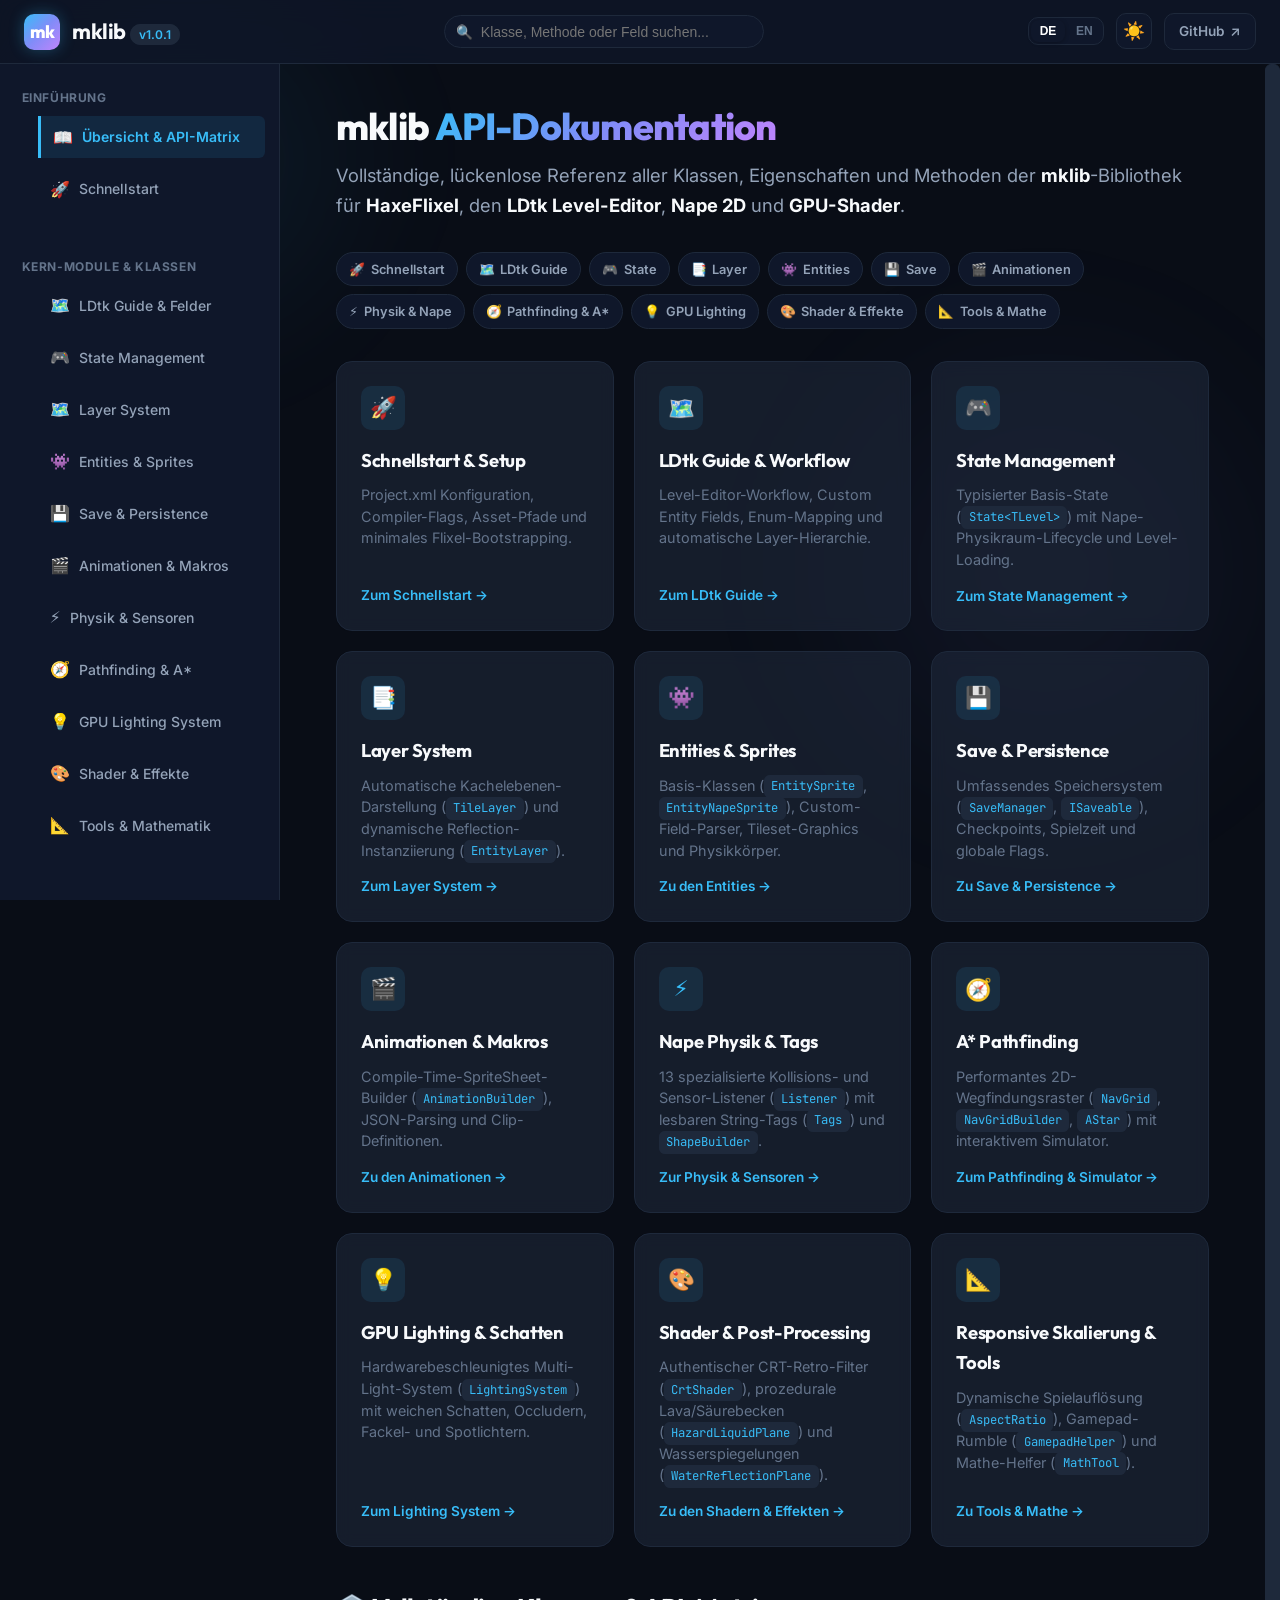
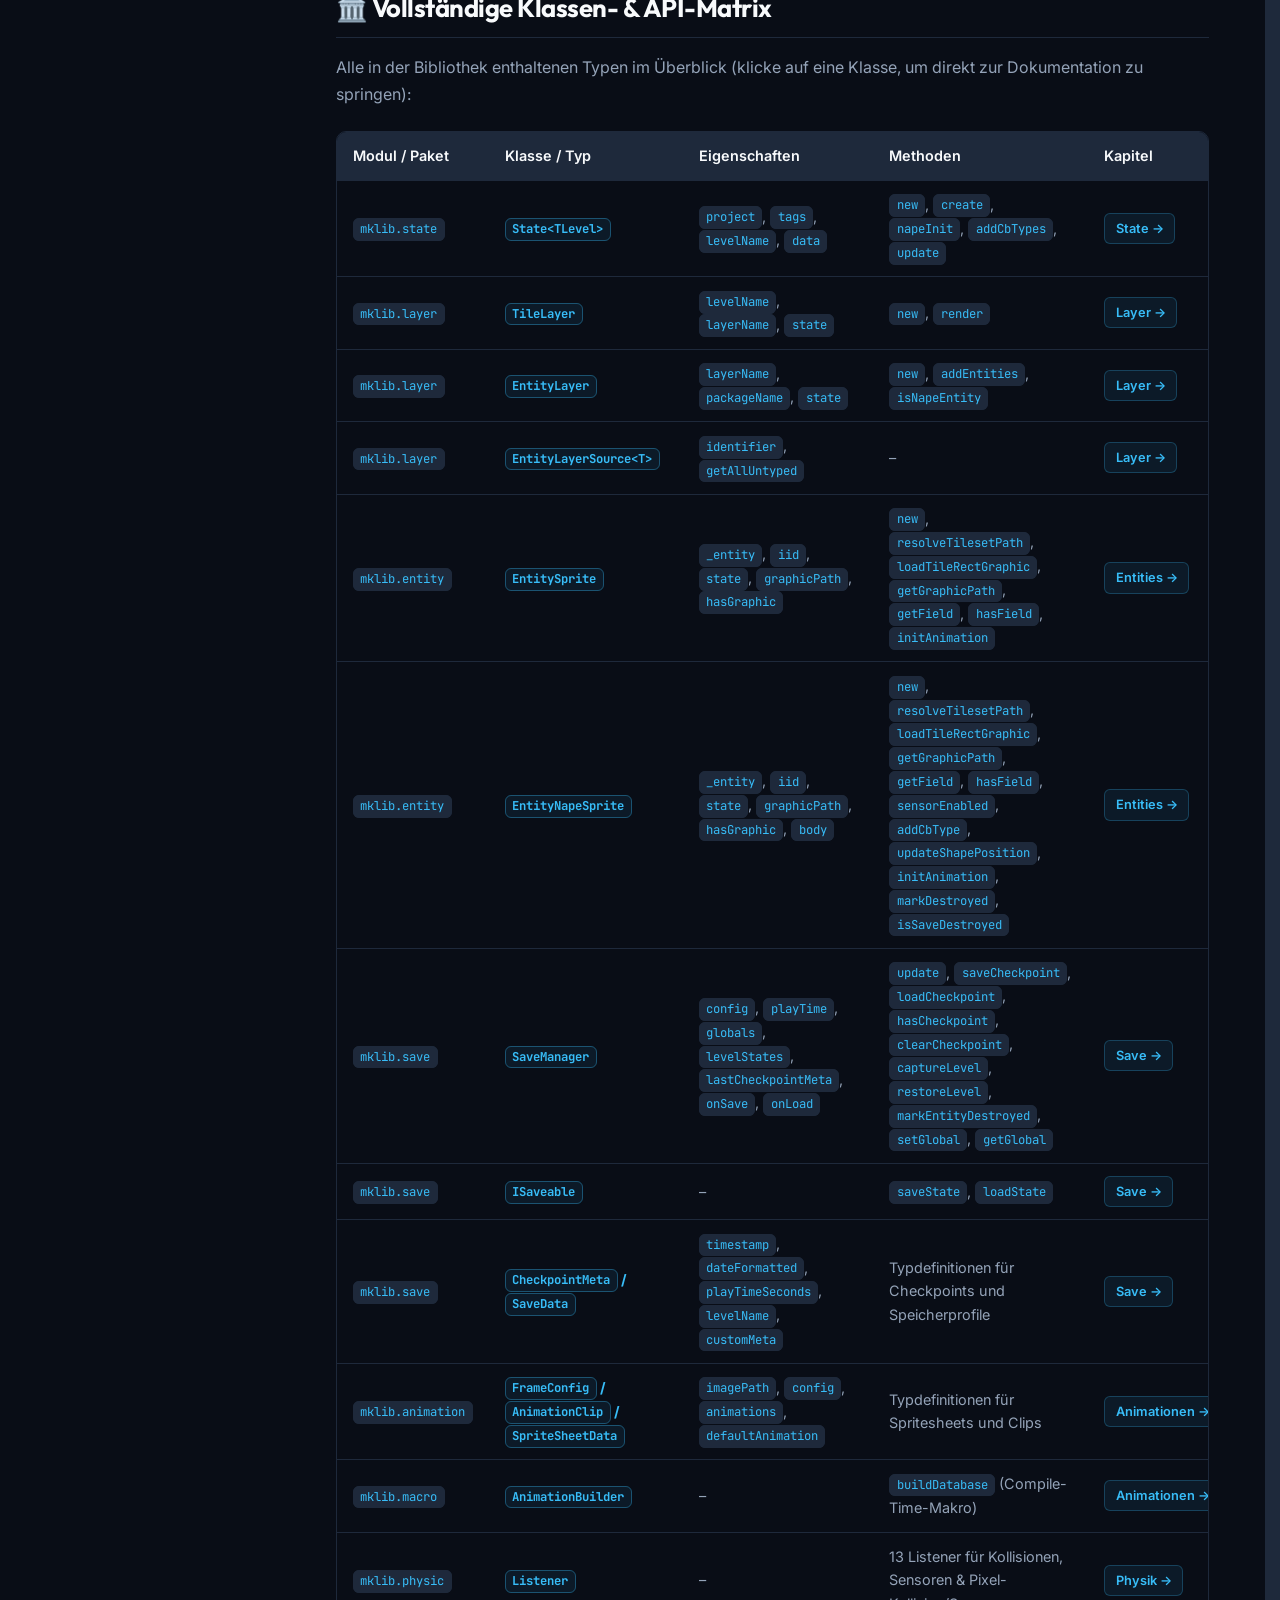
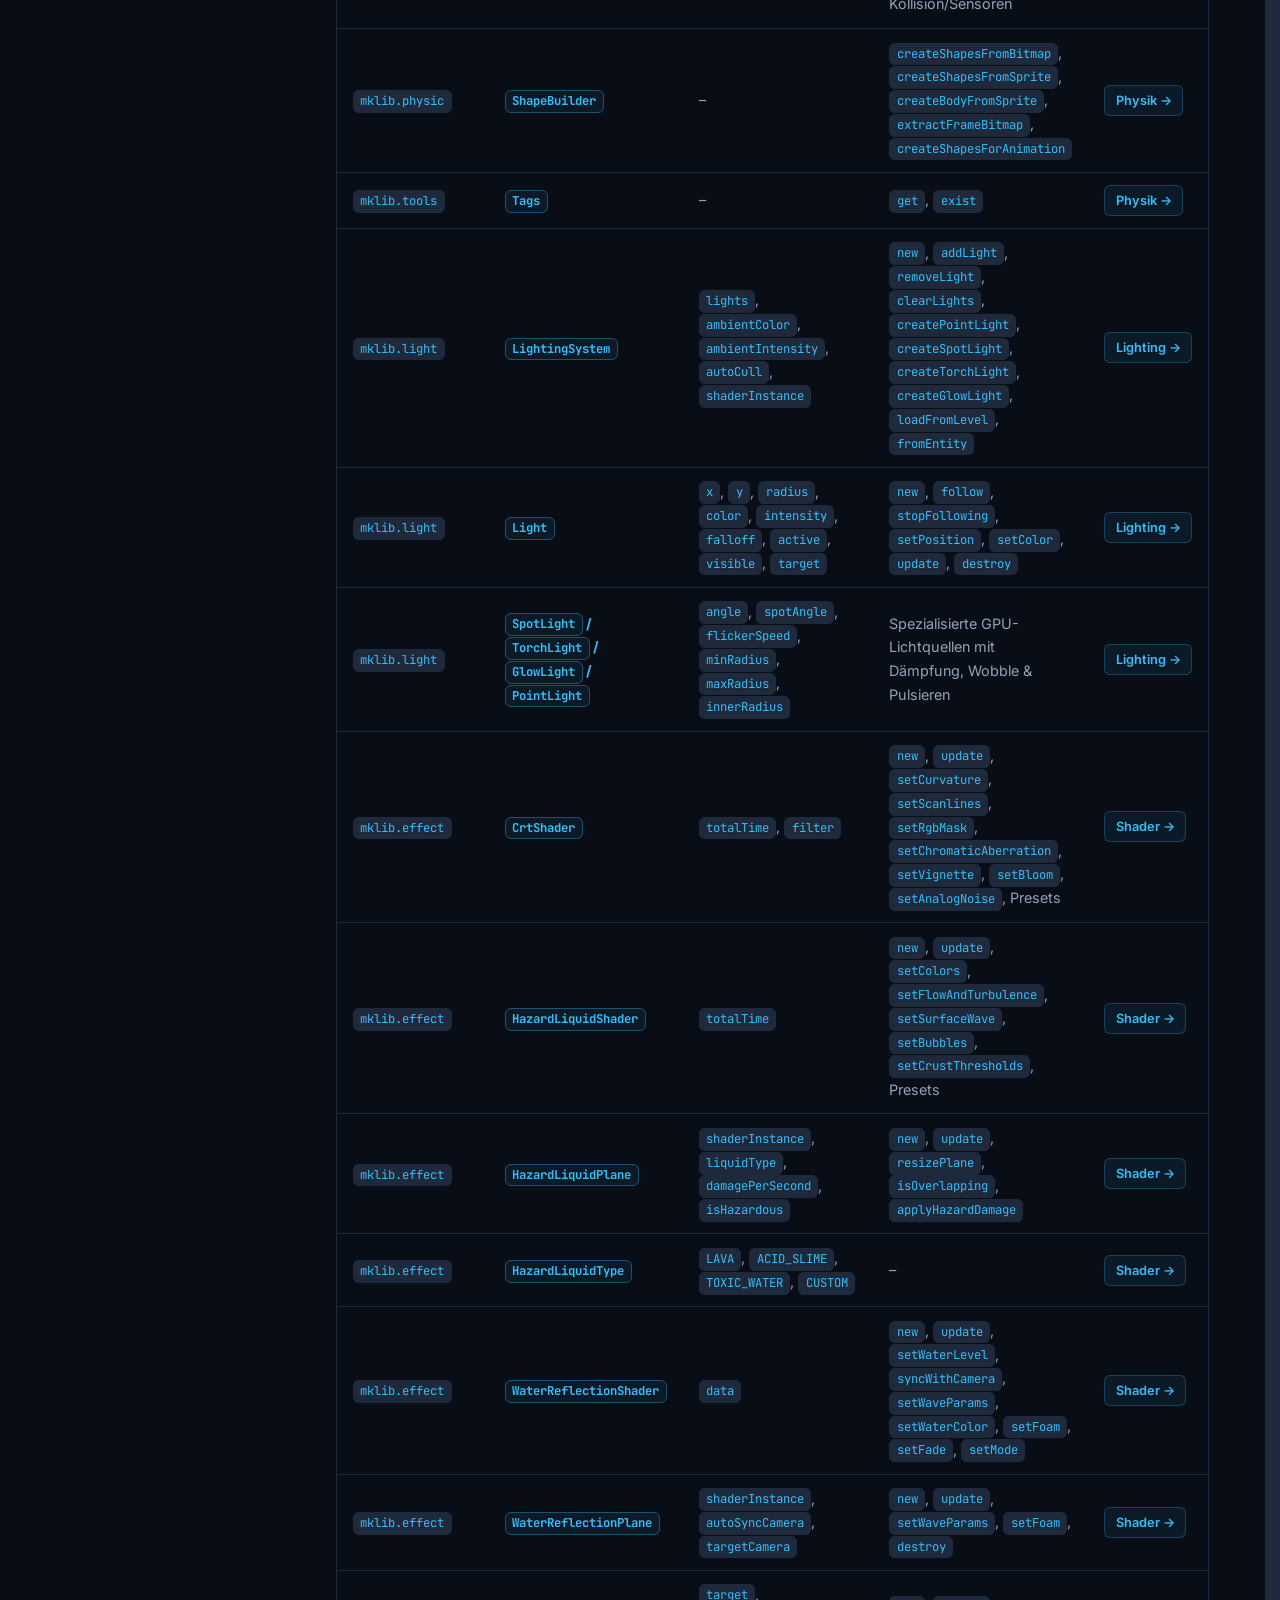
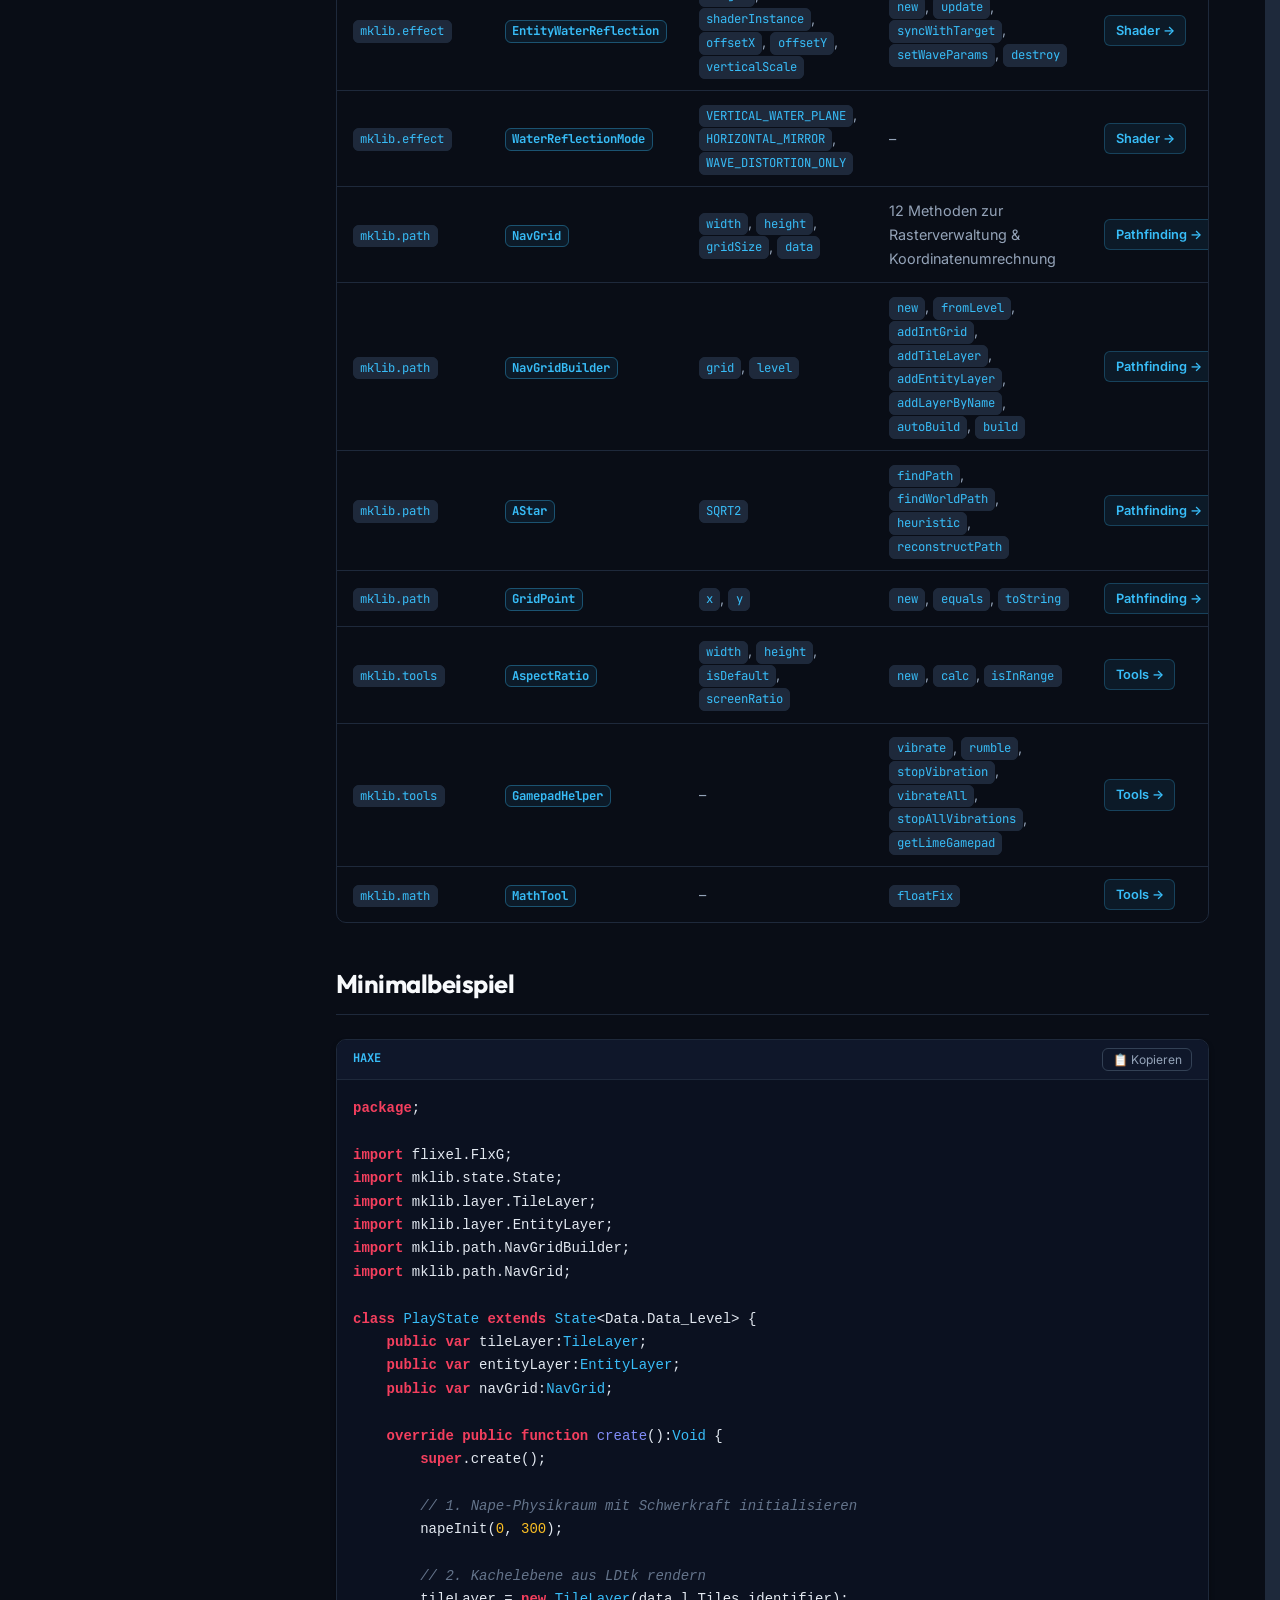
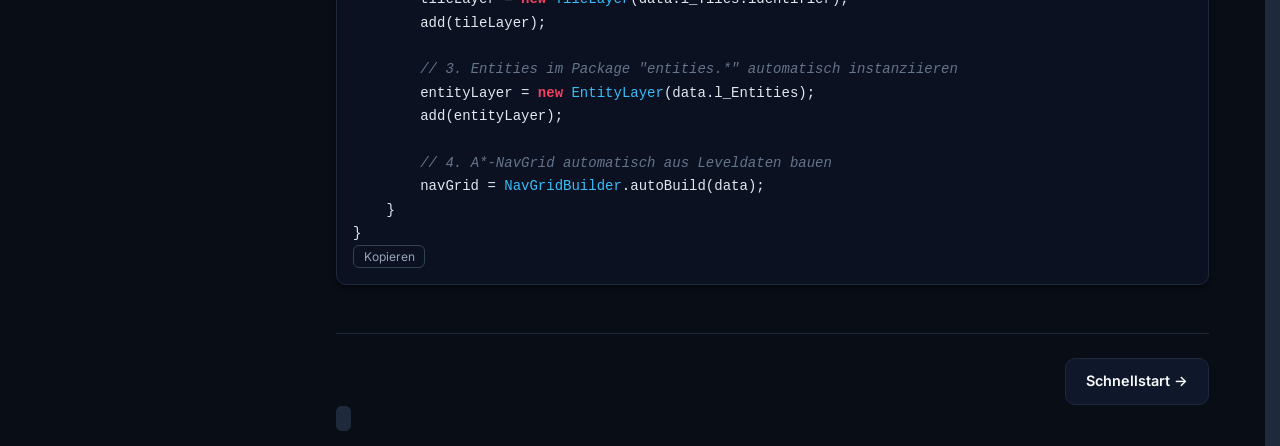
==== commit 5d386a0a: "docs: add comprehensive API documentation and styling for mklib" ====
--- a/docs/index.html
+++ b/docs/index.html
@@ -94,41 +94,98 @@
             Vollständige, lückenlose Referenz aller Klassen, Eigenschaften und Methoden der <strong>mklib</strong>-Bibliothek für <strong>HaxeFlixel</strong>, den <strong>LDtk Level-Editor</strong>, <strong>Nape 2D</strong> und <strong>GPU-Shader</strong>.
           </p>
 
+          <div class="quick-nav-pills">
+            <a href="#getting-started" class="pill-link"><span>🚀</span> Schnellstart</a>
+            <a href="#ldtk-guide" class="pill-link"><span>🗺️</span> LDtk Guide</a>
+            <a href="#state" class="pill-link"><span>🎮</span> State</a>
+            <a href="#layers" class="pill-link"><span>📑</span> Layer</a>
+            <a href="#entities" class="pill-link"><span>👾</span> Entities</a>
+            <a href="#save" class="pill-link"><span>💾</span> Save</a>
+            <a href="#animation" class="pill-link"><span>🎬</span> Animationen</a>
+            <a href="#physics" class="pill-link"><span>⚡</span> Physik & Nape</a>
+            <a href="#pathfinding" class="pill-link"><span>🧭</span> Pathfinding & A*</a>
+            <a href="#lighting" class="pill-link"><span>💡</span> GPU Lighting</a>
+            <a href="#effects" class="pill-link"><span>🎨</span> Shader & Effekte</a>
+            <a href="#tools-math" class="pill-link"><span>📐</span> Tools & Mathe</a>
+          </div>
+
           <div class="feature-grid">
-            <div class="feature-card">
+            <a href="#getting-started" class="feature-card">
+              <div class="feature-icon">🚀</div>
+              <h3>Schnellstart & Setup</h3>
+              <p>Project.xml Konfiguration, Compiler-Flags, Asset-Pfade und minimales Flixel-Bootstrapping.</p>
+              <div class="card-link-hint">Zum Schnellstart →</div>
+            </a>
+            <a href="#ldtk-guide" class="feature-card">
               <div class="feature-icon">🗺️</div>
-              <h3>LDtk Integration</h3>
+              <h3>LDtk Guide & Workflow</h3>
+              <p>Level-Editor-Workflow, Custom Entity Fields, Enum-Mapping und automatische Layer-Hierarchie.</p>
+              <div class="card-link-hint">Zum LDtk Guide →</div>
+            </a>
+            <a href="#state" class="feature-card">
+              <div class="feature-icon">🎮</div>
+              <h3>State Management</h3>
+              <p>Typisierter Basis-State (<code>State&lt;TLevel&gt;</code>) mit Nape-Physikraum-Lifecycle und Level-Loading.</p>
+              <div class="card-link-hint">Zum State Management →</div>
+            </a>
+            <a href="#layers" class="feature-card">
+              <div class="feature-icon">📑</div>
+              <h3>Layer System</h3>
               <p>Automatische Kachelebenen-Darstellung (<code>TileLayer</code>) und dynamische Reflection-Instanziierung (<code>EntityLayer</code>).</p>
-            </div>
-            <div class="feature-card">
+              <div class="card-link-hint">Zum Layer System →</div>
+            </a>
+            <a href="#entities" class="feature-card">
+              <div class="feature-icon">👾</div>
+              <h3>Entities & Sprites</h3>
+              <p>Basis-Klassen (<code>EntitySprite</code>, <code>EntityNapeSprite</code>), Custom-Field-Parser, Tileset-Graphics und Physikkörper.</p>
+              <div class="card-link-hint">Zu den Entities →</div>
+            </a>
+            <a href="#save" class="feature-card">
+              <div class="feature-icon">💾</div>
+              <h3>Save & Persistence</h3>
+              <p>Umfassendes Speichersystem (<code>SaveManager</code>, <code>ISaveable</code>), Checkpoints, Spielzeit und globale Flags.</p>
+              <div class="card-link-hint">Zu Save & Persistence →</div>
+            </a>
+            <a href="#animation" class="feature-card">
+              <div class="feature-icon">🎬</div>
+              <h3>Animationen & Makros</h3>
+              <p>Compile-Time-SpriteSheet-Builder (<code>AnimationBuilder</code>), JSON-Parsing und Clip-Definitionen.</p>
+              <div class="card-link-hint">Zu den Animationen →</div>
+            </a>
+            <a href="#physics" class="feature-card">
               <div class="feature-icon">⚡</div>
               <h3>Nape Physik & Tags</h3>
               <p>13 spezialisierte Kollisions- und Sensor-Listener (<code>Listener</code>) mit lesbaren String-Tags (<code>Tags</code>) und <code>ShapeBuilder</code>.</p>
-            </div>
-            <div class="feature-card">
+              <div class="card-link-hint">Zur Physik & Sensoren →</div>
+            </a>
+            <a href="#pathfinding" class="feature-card">
               <div class="feature-icon">🧭</div>
               <h3>A* Pathfinding</h3>
-              <p>Performantes 2D-Wegfindungsraster (<code>NavGrid</code>, <code>NavGridBuilder</code>, <code>AStar</code>) mit Multi-Tile-Support.</p>
-            </div>
-            <div class="feature-card">
+              <p>Performantes 2D-Wegfindungsraster (<code>NavGrid</code>, <code>NavGridBuilder</code>, <code>AStar</code>) mit interaktivem Simulator.</p>
+              <div class="card-link-hint">Zum Pathfinding & Simulator →</div>
+            </a>
+            <a href="#lighting" class="feature-card">
               <div class="feature-icon">💡</div>
-              <h3>GPU Lighting & 2D-Schatten</h3>
-              <p>Hardwarebeschleunigtes Multi-Light-System (<code>LightingSystem</code>) mit weichen Raymarching-Schatten, Occludern, Fackel- und Spotlichtern.</p>
-            </div>
-            <div class="feature-card">
+              <h3>GPU Lighting & Schatten</h3>
+              <p>Hardwarebeschleunigtes Multi-Light-System (<code>LightingSystem</code>) mit weichen Schatten, Occludern, Fackel- und Spotlichtern.</p>
+              <div class="card-link-hint">Zum Lighting System →</div>
+            </a>
+            <a href="#effects" class="feature-card">
               <div class="feature-icon">🎨</div>
               <h3>Shader & Post-Processing</h3>
               <p>Authentischer CRT-Retro-Filter (<code>CrtShader</code>), prozedurale Lava/Säurebecken (<code>HazardLiquidPlane</code>) und Wasserspiegelungen (<code>WaterReflectionPlane</code>).</p>
-            </div>
-            <div class="feature-card">
-              <div class="feature-icon">📱</div>
+              <div class="card-link-hint">Zu den Shadern & Effekten →</div>
+            </a>
+            <a href="#tools-math" class="feature-card">
+              <div class="feature-icon">📐</div>
               <h3>Responsive Skalierung & Tools</h3>
-              <p>Dynamische Spielauflösung (<code>AspectRatio</code>), Gamepad-Rumble (<code>GamepadHelper</code>), Persistenz (<code>SaveManager</code>) und Mathe-Helfer (<code>MathTool</code>).</p>
-            </div>
+              <p>Dynamische Spielauflösung (<code>AspectRatio</code>), Gamepad-Rumble (<code>GamepadHelper</code>) und Mathe-Helfer (<code>MathTool</code>).</p>
+              <div class="card-link-hint">Zu Tools & Mathe →</div>
+            </a>
           </div>
 
           <h2>🏛️ Vollständige Klassen- & API-Matrix</h2>
-          <p>Alle in der Bibliothek enthaltenen Typen im Überblick:</p>
+          <p>Alle in der Bibliothek enthaltenen Typen im Überblick (klicke auf eine Klasse, um direkt zur Dokumentation zu springen):</p>
 
           <div class="api-table-wrapper">
             <table class="api-table">
@@ -143,228 +200,228 @@
               </thead>
               <tbody>
                 <tr>
-                  <td><code>mklib.state</code></td>
-                  <td><strong><code>State&lt;TLevel&gt;</code></strong></td>
+                  <td><a href="#state" class="package-link"><code>mklib.state</code></a></td>
+                  <td><a href="#state" class="table-class-link"><strong><code>State&lt;TLevel&gt;</code></strong></a></td>
                   <td><code>project</code>, <code>tags</code>, <code>levelName</code>, <code>data</code></td>
                   <td><code>new</code>, <code>create</code>, <code>napeInit</code>, <code>addCbTypes</code>, <code>update</code></td>
-                  <td><a href="#state">State →</a></td>
-                </tr>
-                <tr>
-                  <td><code>mklib.layer</code></td>
-                  <td><strong><code>TileLayer</code></strong></td>
+                  <td><a href="#state" class="api-matrix-btn">State →</a></td>
+                </tr>
+                <tr>
+                  <td><a href="#layers" class="package-link"><code>mklib.layer</code></a></td>
+                  <td><a href="#layers" class="table-class-link"><strong><code>TileLayer</code></strong></a></td>
                   <td><code>levelName</code>, <code>layerName</code>, <code>state</code></td>
                   <td><code>new</code>, <code>render</code></td>
-                  <td><a href="#layers">Layer →</a></td>
-                </tr>
-                <tr>
-                  <td><code>mklib.layer</code></td>
-                  <td><strong><code>EntityLayer</code></strong></td>
+                  <td><a href="#layers" class="api-matrix-btn">Layer →</a></td>
+                </tr>
+                <tr>
+                  <td><a href="#layers" class="package-link"><code>mklib.layer</code></a></td>
+                  <td><a href="#layers" class="table-class-link"><strong><code>EntityLayer</code></strong></a></td>
                   <td><code>layerName</code>, <code>packageName</code>, <code>state</code></td>
                   <td><code>new</code>, <code>addEntities</code>, <code>isNapeEntity</code></td>
-                  <td><a href="#layers">Layer →</a></td>
-                </tr>
-                <tr>
-                  <td><code>mklib.layer</code></td>
-                  <td><strong><code>EntityLayerSource&lt;T&gt;</code></strong></td>
+                  <td><a href="#layers" class="api-matrix-btn">Layer →</a></td>
+                </tr>
+                <tr>
+                  <td><a href="#layers" class="package-link"><code>mklib.layer</code></a></td>
+                  <td><a href="#layers" class="table-class-link"><strong><code>EntityLayerSource&lt;T&gt;</code></strong></a></td>
                   <td><code>identifier</code>, <code>getAllUntyped</code></td>
                   <td>–</td>
-                  <td><a href="#layers">Layer →</a></td>
-                </tr>
-                <tr>
-                  <td><code>mklib.entity</code></td>
-                  <td><strong><code>EntitySprite</code></strong></td>
+                  <td><a href="#layers" class="api-matrix-btn">Layer →</a></td>
+                </tr>
+                <tr>
+                  <td><a href="#entities" class="package-link"><code>mklib.entity</code></a></td>
+                  <td><a href="#entities" class="table-class-link"><strong><code>EntitySprite</code></strong></a></td>
                   <td><code>_entity</code>, <code>iid</code>, <code>state</code>, <code>graphicPath</code>, <code>hasGraphic</code></td>
                   <td><code>new</code>, <code>resolveTilesetPath</code>, <code>loadTileRectGraphic</code>, <code>getGraphicPath</code>, <code>getField</code>, <code>hasField</code>, <code>initAnimation</code></td>
-                  <td><a href="#entities">Entities →</a></td>
-                </tr>
-                <tr>
-                  <td><code>mklib.entity</code></td>
-                  <td><strong><code>EntityNapeSprite</code></strong></td>
+                  <td><a href="#entities" class="api-matrix-btn">Entities →</a></td>
+                </tr>
+                <tr>
+                  <td><a href="#entities" class="package-link"><code>mklib.entity</code></a></td>
+                  <td><a href="#entities" class="table-class-link"><strong><code>EntityNapeSprite</code></strong></a></td>
                   <td><code>_entity</code>, <code>iid</code>, <code>state</code>, <code>graphicPath</code>, <code>hasGraphic</code>, <code>body</code></td>
                   <td><code>new</code>, <code>resolveTilesetPath</code>, <code>loadTileRectGraphic</code>, <code>getGraphicPath</code>, <code>getField</code>, <code>hasField</code>, <code>sensorEnabled</code>, <code>addCbType</code>, <code>updateShapePosition</code>, <code>initAnimation</code>, <code>markDestroyed</code>, <code>isSaveDestroyed</code></td>
-                  <td><a href="#entities">Entities →</a></td>
-                </tr>
-                <tr>
-                  <td><code>mklib.save</code></td>
-                  <td><strong><code>SaveManager</code></strong></td>
+                  <td><a href="#entities" class="api-matrix-btn">Entities →</a></td>
+                </tr>
+                <tr>
+                  <td><a href="#save" class="package-link"><code>mklib.save</code></a></td>
+                  <td><a href="#save" class="table-class-link"><strong><code>SaveManager</code></strong></a></td>
                   <td><code>config</code>, <code>playTime</code>, <code>globals</code>, <code>levelStates</code>, <code>lastCheckpointMeta</code>, <code>onSave</code>, <code>onLoad</code></td>
                   <td><code>update</code>, <code>saveCheckpoint</code>, <code>loadCheckpoint</code>, <code>hasCheckpoint</code>, <code>clearCheckpoint</code>, <code>captureLevel</code>, <code>restoreLevel</code>, <code>markEntityDestroyed</code>, <code>setGlobal</code>, <code>getGlobal</code></td>
-                  <td><a href="#save">Save →</a></td>
-                </tr>
-                <tr>
-                  <td><code>mklib.save</code></td>
-                  <td><strong><code>ISaveable</code></strong></td>
+                  <td><a href="#save" class="api-matrix-btn">Save →</a></td>
+                </tr>
+                <tr>
+                  <td><a href="#save" class="package-link"><code>mklib.save</code></a></td>
+                  <td><a href="#save" class="table-class-link"><strong><code>ISaveable</code></strong></a></td>
                   <td>–</td>
                   <td><code>saveState</code>, <code>loadState</code></td>
-                  <td><a href="#save">Save →</a></td>
-                </tr>
-                <tr>
-                  <td><code>mklib.save</code></td>
-                  <td><strong><code>CheckpointMeta</code> / <code>SaveData</code></strong></td>
+                  <td><a href="#save" class="api-matrix-btn">Save →</a></td>
+                </tr>
+                <tr>
+                  <td><a href="#save" class="package-link"><code>mklib.save</code></a></td>
+                  <td><a href="#save" class="table-class-link"><strong><code>CheckpointMeta</code> / <code>SaveData</code></strong></a></td>
                   <td><code>timestamp</code>, <code>dateFormatted</code>, <code>playTimeSeconds</code>, <code>levelName</code>, <code>customMeta</code></td>
                   <td>Typdefinitionen für Checkpoints und Speicherprofile</td>
-                  <td><a href="#save">Save →</a></td>
-                </tr>
-                <tr>
-                  <td><code>mklib.animation</code></td>
-                  <td><strong><code>FrameConfig</code> / <code>AnimationClip</code> / <code>SpriteSheetData</code></strong></td>
+                  <td><a href="#save" class="api-matrix-btn">Save →</a></td>
+                </tr>
+                <tr>
+                  <td><a href="#animation" class="package-link"><code>mklib.animation</code></a></td>
+                  <td><a href="#animation" class="table-class-link"><strong><code>FrameConfig</code> / <code>AnimationClip</code> / <code>SpriteSheetData</code></strong></a></td>
                   <td><code>imagePath</code>, <code>config</code>, <code>animations</code>, <code>defaultAnimation</code></td>
                   <td>Typdefinitionen für Spritesheets und Clips</td>
-                  <td><a href="#animation">Animationen →</a></td>
-                </tr>
-                <tr>
-                  <td><code>mklib.macro</code></td>
-                  <td><strong><code>AnimationBuilder</code></strong></td>
+                  <td><a href="#animation" class="api-matrix-btn">Animationen →</a></td>
+                </tr>
+                <tr>
+                  <td><a href="#animation" class="package-link"><code>mklib.macro</code></a></td>
+                  <td><a href="#animation" class="table-class-link"><strong><code>AnimationBuilder</code></strong></a></td>
                   <td>–</td>
                   <td><code>buildDatabase</code> (Compile-Time-Makro)</td>
-                  <td><a href="#animation">Animationen →</a></td>
-                </tr>
-                <tr>
-                  <td><code>mklib.physic</code></td>
-                  <td><strong><code>Listener</code></strong></td>
+                  <td><a href="#animation" class="api-matrix-btn">Animationen →</a></td>
+                </tr>
+                <tr>
+                  <td><a href="#physics" class="package-link"><code>mklib.physic</code></a></td>
+                  <td><a href="#physics" class="table-class-link"><strong><code>Listener</code></strong></a></td>
                   <td>–</td>
                   <td>13 Listener für Kollisionen, Sensoren & Pixel-Kollision/Sensoren</td>
-                  <td><a href="#physics">Physik →</a></td>
-                </tr>
-                <tr>
-                  <td><code>mklib.physic</code></td>
-                  <td><strong><code>ShapeBuilder</code></strong></td>
+                  <td><a href="#physics" class="api-matrix-btn">Physik →</a></td>
+                </tr>
+                <tr>
+                  <td><a href="#physics" class="package-link"><code>mklib.physic</code></a></td>
+                  <td><a href="#physics" class="table-class-link"><strong><code>ShapeBuilder</code></strong></a></td>
                   <td>–</td>
                   <td><code>createShapesFromBitmap</code>, <code>createShapesFromSprite</code>, <code>createBodyFromSprite</code>, <code>extractFrameBitmap</code>, <code>createShapesForAnimation</code></td>
-                  <td><a href="#physics">Physik →</a></td>
-                </tr>
-                <tr>
-                  <td><code>mklib.tools</code></td>
-                  <td><strong><code>Tags</code></strong></td>
+                  <td><a href="#physics" class="api-matrix-btn">Physik →</a></td>
+                </tr>
+                <tr>
+                  <td><a href="#physics" class="package-link"><code>mklib.tools</code></a></td>
+                  <td><a href="#physics" class="table-class-link"><strong><code>Tags</code></strong></a></td>
                   <td>–</td>
                   <td><code>get</code>, <code>exist</code></td>
-                  <td><a href="#physics">Physik →</a></td>
-                </tr>
-                <tr>
-                  <td><code>mklib.light</code></td>
-                  <td><strong><code>LightingSystem</code></strong></td>
+                  <td><a href="#physics" class="api-matrix-btn">Physik →</a></td>
+                </tr>
+                <tr>
+                  <td><a href="#lighting" class="package-link"><code>mklib.light</code></a></td>
+                  <td><a href="#lighting" class="table-class-link"><strong><code>LightingSystem</code></strong></a></td>
                   <td><code>lights</code>, <code>ambientColor</code>, <code>ambientIntensity</code>, <code>autoCull</code>, <code>shaderInstance</code></td>
                   <td><code>new</code>, <code>addLight</code>, <code>removeLight</code>, <code>clearLights</code>, <code>createPointLight</code>, <code>createSpotLight</code>, <code>createTorchLight</code>, <code>createGlowLight</code>, <code>loadFromLevel</code>, <code>fromEntity</code></td>
-                  <td><a href="#lighting">Lighting →</a></td>
-                </tr>
-                <tr>
-                  <td><code>mklib.light</code></td>
-                  <td><strong><code>Light</code></strong></td>
+                  <td><a href="#lighting" class="api-matrix-btn">Lighting →</a></td>
+                </tr>
+                <tr>
+                  <td><a href="#lighting" class="package-link"><code>mklib.light</code></a></td>
+                  <td><a href="#lighting" class="table-class-link"><strong><code>Light</code></strong></a></td>
                   <td><code>x</code>, <code>y</code>, <code>radius</code>, <code>color</code>, <code>intensity</code>, <code>falloff</code>, <code>active</code>, <code>visible</code>, <code>target</code></td>
                   <td><code>new</code>, <code>follow</code>, <code>stopFollowing</code>, <code>setPosition</code>, <code>setColor</code>, <code>update</code>, <code>destroy</code></td>
-                  <td><a href="#lighting">Lighting →</a></td>
-                </tr>
-                <tr>
-                  <td><code>mklib.light</code></td>
-                  <td><strong><code>SpotLight</code> / <code>TorchLight</code> / <code>GlowLight</code> / <code>PointLight</code></strong></td>
+                  <td><a href="#lighting" class="api-matrix-btn">Lighting →</a></td>
+                </tr>
+                <tr>
+                  <td><a href="#lighting" class="package-link"><code>mklib.light</code></a></td>
+                  <td><a href="#lighting" class="table-class-link"><strong><code>SpotLight</code> / <code>TorchLight</code> / <code>GlowLight</code> / <code>PointLight</code></strong></a></td>
                   <td><code>angle</code>, <code>spotAngle</code>, <code>flickerSpeed</code>, <code>minRadius</code>, <code>maxRadius</code>, <code>innerRadius</code></td>
                   <td>Spezialisierte GPU-Lichtquellen mit Dämpfung, Wobble & Pulsieren</td>
-                  <td><a href="#lighting">Lighting →</a></td>
-                </tr>
-                <tr>
-                  <td><code>mklib.effect</code></td>
-                  <td><strong><code>CrtShader</code></strong></td>
+                  <td><a href="#lighting" class="api-matrix-btn">Lighting →</a></td>
+                </tr>
+                <tr>
+                  <td><a href="#effects" class="package-link"><code>mklib.effect</code></a></td>
+                  <td><a href="#effects" class="table-class-link"><strong><code>CrtShader</code></strong></a></td>
                   <td><code>totalTime</code>, <code>filter</code></td>
                   <td><code>new</code>, <code>update</code>, <code>setCurvature</code>, <code>setScanlines</code>, <code>setRgbMask</code>, <code>setChromaticAberration</code>, <code>setVignette</code>, <code>setBloom</code>, <code>setAnalogNoise</code>, Presets</td>
-                  <td><a href="#effects">Shader →</a></td>
-                </tr>
-                <tr>
-                  <td><code>mklib.effect</code></td>
-                  <td><strong><code>HazardLiquidShader</code></strong></td>
+                  <td><a href="#effects" class="api-matrix-btn">Shader →</a></td>
+                </tr>
+                <tr>
+                  <td><a href="#effects" class="package-link"><code>mklib.effect</code></a></td>
+                  <td><a href="#effects" class="table-class-link"><strong><code>HazardLiquidShader</code></strong></a></td>
                   <td><code>totalTime</code></td>
                   <td><code>new</code>, <code>update</code>, <code>setColors</code>, <code>setFlowAndTurbulence</code>, <code>setSurfaceWave</code>, <code>setBubbles</code>, <code>setCrustThresholds</code>, Presets</td>
-                  <td><a href="#effects">Shader →</a></td>
-                </tr>
-                <tr>
-                  <td><code>mklib.effect</code></td>
-                  <td><strong><code>HazardLiquidPlane</code></strong></td>
+                  <td><a href="#effects" class="api-matrix-btn">Shader →</a></td>
+                </tr>
+                <tr>
+                  <td><a href="#effects" class="package-link"><code>mklib.effect</code></a></td>
+                  <td><a href="#effects" class="table-class-link"><strong><code>HazardLiquidPlane</code></strong></a></td>
                   <td><code>shaderInstance</code>, <code>liquidType</code>, <code>damagePerSecond</code>, <code>isHazardous</code></td>
                   <td><code>new</code>, <code>update</code>, <code>resizePlane</code>, <code>isOverlapping</code>, <code>applyHazardDamage</code></td>
-                  <td><a href="#effects">Shader →</a></td>
-                </tr>
-                <tr>
-                  <td><code>mklib.effect</code></td>
-                  <td><strong><code>HazardLiquidType</code></strong></td>
+                  <td><a href="#effects" class="api-matrix-btn">Shader →</a></td>
+                </tr>
+                <tr>
+                  <td><a href="#effects" class="package-link"><code>mklib.effect</code></a></td>
+                  <td><a href="#effects" class="table-class-link"><strong><code>HazardLiquidType</code></strong></a></td>
                   <td><code>LAVA</code>, <code>ACID_SLIME</code>, <code>TOXIC_WATER</code>, <code>CUSTOM</code></td>
                   <td>–</td>
-                  <td><a href="#effects">Shader →</a></td>
-                </tr>
-                <tr>
-                  <td><code>mklib.effect</code></td>
-                  <td><strong><code>WaterReflectionShader</code></strong></td>
+                  <td><a href="#effects" class="api-matrix-btn">Shader →</a></td>
+                </tr>
+                <tr>
+                  <td><a href="#effects" class="package-link"><code>mklib.effect</code></a></td>
+                  <td><a href="#effects" class="table-class-link"><strong><code>WaterReflectionShader</code></strong></a></td>
                   <td><code>data</code></td>
                   <td><code>new</code>, <code>update</code>, <code>setWaterLevel</code>, <code>syncWithCamera</code>, <code>setWaveParams</code>, <code>setWaterColor</code>, <code>setFoam</code>, <code>setFade</code>, <code>setMode</code></td>
-                  <td><a href="#effects">Shader →</a></td>
-                </tr>
-                <tr>
-                  <td><code>mklib.effect</code></td>
-                  <td><strong><code>WaterReflectionPlane</code></strong></td>
+                  <td><a href="#effects" class="api-matrix-btn">Shader →</a></td>
+                </tr>
+                <tr>
+                  <td><a href="#effects" class="package-link"><code>mklib.effect</code></a></td>
+                  <td><a href="#effects" class="table-class-link"><strong><code>WaterReflectionPlane</code></strong></a></td>
                   <td><code>shaderInstance</code>, <code>autoSyncCamera</code>, <code>targetCamera</code></td>
                   <td><code>new</code>, <code>update</code>, <code>setWaveParams</code>, <code>setFoam</code>, <code>destroy</code></td>
-                  <td><a href="#effects">Shader →</a></td>
-                </tr>
-                <tr>
-                  <td><code>mklib.effect</code></td>
-                  <td><strong><code>EntityWaterReflection</code></strong></td>
+                  <td><a href="#effects" class="api-matrix-btn">Shader →</a></td>
+                </tr>
+                <tr>
+                  <td><a href="#effects" class="package-link"><code>mklib.effect</code></a></td>
+                  <td><a href="#effects" class="table-class-link"><strong><code>EntityWaterReflection</code></strong></a></td>
                   <td><code>target</code>, <code>shaderInstance</code>, <code>offsetX</code>, <code>offsetY</code>, <code>verticalScale</code></td>
                   <td><code>new</code>, <code>update</code>, <code>syncWithTarget</code>, <code>setWaveParams</code>, <code>destroy</code></td>
-                  <td><a href="#effects">Shader →</a></td>
-                </tr>
-                <tr>
-                  <td><code>mklib.effect</code></td>
-                  <td><strong><code>WaterReflectionMode</code></strong></td>
+                  <td><a href="#effects" class="api-matrix-btn">Shader →</a></td>
+                </tr>
+                <tr>
+                  <td><a href="#effects" class="package-link"><code>mklib.effect</code></a></td>
+                  <td><a href="#effects" class="table-class-link"><strong><code>WaterReflectionMode</code></strong></a></td>
                   <td><code>VERTICAL_WATER_PLANE</code>, <code>HORIZONTAL_MIRROR</code>, <code>WAVE_DISTORTION_ONLY</code></td>
                   <td>–</td>
-                  <td><a href="#effects">Shader →</a></td>
-                </tr>
-                <tr>
-                  <td><code>mklib.path</code></td>
-                  <td><strong><code>NavGrid</code></strong></td>
+                  <td><a href="#effects" class="api-matrix-btn">Shader →</a></td>
+                </tr>
+                <tr>
+                  <td><a href="#pathfinding" class="package-link"><code>mklib.path</code></a></td>
+                  <td><a href="#pathfinding" class="table-class-link"><strong><code>NavGrid</code></strong></a></td>
                   <td><code>width</code>, <code>height</code>, <code>gridSize</code>, <code>data</code></td>
                   <td>12 Methoden zur Rasterverwaltung & Koordinatenumrechnung</td>
-                  <td><a href="#pathfinding">Pathfinding →</a></td>
-                </tr>
-                <tr>
-                  <td><code>mklib.path</code></td>
-                  <td><strong><code>NavGridBuilder</code></strong></td>
+                  <td><a href="#pathfinding" class="api-matrix-btn">Pathfinding →</a></td>
+                </tr>
+                <tr>
+                  <td><a href="#pathfinding" class="package-link"><code>mklib.path</code></a></td>
+                  <td><a href="#pathfinding" class="table-class-link"><strong><code>NavGridBuilder</code></strong></a></td>
                   <td><code>grid</code>, <code>level</code></td>
                   <td><code>new</code>, <code>fromLevel</code>, <code>addIntGrid</code>, <code>addTileLayer</code>, <code>addEntityLayer</code>, <code>addLayerByName</code>, <code>autoBuild</code>, <code>build</code></td>
-                  <td><a href="#pathfinding">Pathfinding →</a></td>
-                </tr>
-                <tr>
-                  <td><code>mklib.path</code></td>
-                  <td><strong><code>AStar</code></strong></td>
+                  <td><a href="#pathfinding" class="api-matrix-btn">Pathfinding →</a></td>
+                </tr>
+                <tr>
+                  <td><a href="#pathfinding" class="package-link"><code>mklib.path</code></a></td>
+                  <td><a href="#pathfinding" class="table-class-link"><strong><code>AStar</code></strong></a></td>
                   <td><code>SQRT2</code></td>
                   <td><code>findPath</code>, <code>findWorldPath</code>, <code>heuristic</code>, <code>reconstructPath</code></td>
-                  <td><a href="#pathfinding">Pathfinding →</a></td>
-                </tr>
-                <tr>
-                  <td><code>mklib.path</code></td>
-                  <td><strong><code>GridPoint</code></strong></td>
+                  <td><a href="#pathfinding" class="api-matrix-btn">Pathfinding →</a></td>
+                </tr>
+                <tr>
+                  <td><a href="#pathfinding" class="package-link"><code>mklib.path</code></a></td>
+                  <td><a href="#pathfinding" class="table-class-link"><strong><code>GridPoint</code></strong></a></td>
                   <td><code>x</code>, <code>y</code></td>
                   <td><code>new</code>, <code>equals</code>, <code>toString</code></td>
-                  <td><a href="#pathfinding">Pathfinding →</a></td>
-                </tr>
-                <tr>
-                  <td><code>mklib.tools</code></td>
-                  <td><strong><code>AspectRatio</code></strong></td>
+                  <td><a href="#pathfinding" class="api-matrix-btn">Pathfinding →</a></td>
+                </tr>
+                <tr>
+                  <td><a href="#tools-math" class="package-link"><code>mklib.tools</code></a></td>
+                  <td><a href="#tools-math" class="table-class-link"><strong><code>AspectRatio</code></strong></a></td>
                   <td><code>width</code>, <code>height</code>, <code>isDefault</code>, <code>screenRatio</code></td>
                   <td><code>new</code>, <code>calc</code>, <code>isInRange</code></td>
-                  <td><a href="#tools-math">Tools →</a></td>
-                </tr>
-                <tr>
-                  <td><code>mklib.tools</code></td>
-                  <td><strong><code>GamepadHelper</code></strong></td>
+                  <td><a href="#tools-math" class="api-matrix-btn">Tools →</a></td>
+                </tr>
+                <tr>
+                  <td><a href="#tools-math" class="package-link"><code>mklib.tools</code></a></td>
+                  <td><a href="#tools-math" class="table-class-link"><strong><code>GamepadHelper</code></strong></a></td>
                   <td>–</td>
                   <td><code>vibrate</code>, <code>rumble</code>, <code>stopVibration</code>, <code>vibrateAll</code>, <code>stopAllVibrations</code>, <code>getLimeGamepad</code></td>
-                  <td><a href="#tools-math">Tools →</a></td>
-                </tr>
-                <tr>
-                  <td><code>mklib.math</code></td>
-                  <td><strong><code>MathTool</code></strong></td>
+                  <td><a href="#tools-math" class="api-matrix-btn">Tools →</a></td>
+                </tr>
+                <tr>
+                  <td><a href="#tools-math" class="package-link"><code>mklib.math</code></a></td>
+                  <td><a href="#tools-math" class="table-class-link"><strong><code>MathTool</code></strong></a></td>
                   <td>–</td>
                   <td><code>floatFix</code></td>
-                  <td><a href="#tools-math">Tools →</a></td>
+                  <td><a href="#tools-math" class="api-matrix-btn">Tools →</a></td>
                 </tr>
               </tbody>
             </table>
@@ -421,41 +478,98 @@
             Complete, comprehensive reference of all classes, properties, and methods in the <strong>mklib</strong> library for <strong>HaxeFlixel</strong>, the <strong>LDtk Level Editor</strong>, <strong>Nape 2D</strong>, and <strong>GPU Shaders</strong>.
           </p>
 
+          <div class="quick-nav-pills">
+            <a href="#getting-started" class="pill-link"><span>🚀</span> Quick Start</a>
+            <a href="#ldtk-guide" class="pill-link"><span>🗺️</span> LDtk Guide</a>
+            <a href="#state" class="pill-link"><span>🎮</span> State</a>
+            <a href="#layers" class="pill-link"><span>📑</span> Layer</a>
+            <a href="#entities" class="pill-link"><span>👾</span> Entities</a>
+            <a href="#save" class="pill-link"><span>💾</span> Save</a>
+            <a href="#animation" class="pill-link"><span>🎬</span> Animations</a>
+            <a href="#physics" class="pill-link"><span>⚡</span> Physics & Nape</a>
+            <a href="#pathfinding" class="pill-link"><span>🧭</span> Pathfinding & A*</a>
+            <a href="#lighting" class="pill-link"><span>💡</span> GPU Lighting</a>
+            <a href="#effects" class="pill-link"><span>🎨</span> Shaders & Effects</a>
+            <a href="#tools-math" class="pill-link"><span>📐</span> Tools & Math</a>
+          </div>
+
           <div class="feature-grid">
-            <div class="feature-card">
+            <a href="#getting-started" class="feature-card">
+              <div class="feature-icon">🚀</div>
+              <h3>Quick Start & Setup</h3>
+              <p>Project.xml configuration, compiler flags, asset directory mapping, and minimal Flixel bootstrapping.</p>
+              <div class="card-link-hint">To Quick Start →</div>
+            </a>
+            <a href="#ldtk-guide" class="feature-card">
               <div class="feature-icon">🗺️</div>
-              <h3>LDtk Integration</h3>
+              <h3>LDtk Guide & Workflow</h3>
+              <p>Level editor workflow, custom entity fields, enum mapping, and automatic layer hierarchies.</p>
+              <div class="card-link-hint">To LDtk Guide →</div>
+            </a>
+            <a href="#state" class="feature-card">
+              <div class="feature-icon">🎮</div>
+              <h3>State Management</h3>
+              <p>Typed base state (<code>State&lt;TLevel&gt;</code>) with automated Nape physics space lifecycle and level loading.</p>
+              <div class="card-link-hint">To State Management →</div>
+            </a>
+            <a href="#layers" class="feature-card">
+              <div class="feature-icon">📑</div>
+              <h3>Layer System</h3>
               <p>Automated tile layer rendering (<code>TileLayer</code>) and dynamic reflection-based entity instantiation (<code>EntityLayer</code>).</p>
-            </div>
-            <div class="feature-card">
+              <div class="card-link-hint">To Layer System →</div>
+            </a>
+            <a href="#entities" class="feature-card">
+              <div class="feature-icon">👾</div>
+              <h3>Entities & Sprites</h3>
+              <p>Base classes (<code>EntitySprite</code>, <code>EntityNapeSprite</code>), custom field parsing, tileset graphics, and physics bodies.</p>
+              <div class="card-link-hint">To Entities →</div>
+            </a>
+            <a href="#save" class="feature-card">
+              <div class="feature-icon">💾</div>
+              <h3>Save & Persistence</h3>
+              <p>Comprehensive persistence framework (<code>SaveManager</code>, <code>ISaveable</code>), checkpoints, playtime, and global flags.</p>
+              <div class="card-link-hint">To Save & Persistence →</div>
+            </a>
+            <a href="#animation" class="feature-card">
+              <div class="feature-icon">🎬</div>
+              <h3>Animations & Macros</h3>
+              <p>Compile-time spritesheet generator (<code>AnimationBuilder</code>), JSON parsing, and clip metadata.</p>
+              <div class="card-link-hint">To Animations →</div>
+            </a>
+            <a href="#physics" class="feature-card">
               <div class="feature-icon">⚡</div>
               <h3>Nape Physics & Tags</h3>
               <p>13 specialized collision and sensor listeners (<code>Listener</code>) with human-readable string tags (<code>Tags</code>) and <code>ShapeBuilder</code>.</p>
-            </div>
-            <div class="feature-card">
+              <div class="card-link-hint">To Physics & Sensors →</div>
+            </a>
+            <a href="#pathfinding" class="feature-card">
               <div class="feature-icon">🧭</div>
               <h3>A* Pathfinding</h3>
-              <p>High-performance 2D pathfinding grid (<code>NavGrid</code>, <code>NavGridBuilder</code>, <code>AStar</code>) with multi-tile agent support.</p>
-            </div>
-            <div class="feature-card">
+              <p>High-performance 2D pathfinding grid (<code>NavGrid</code>, <code>NavGridBuilder</code>, <code>AStar</code>) with interactive visual simulator.</p>
+              <div class="card-link-hint">To Pathfinding & Simulator →</div>
+            </a>
+            <a href="#lighting" class="feature-card">
               <div class="feature-icon">💡</div>
-              <h3>GPU Lighting & 2D Shadows</h3>
-              <p>Hardware-accelerated 2D multi-light system (<code>LightingSystem</code>) with raymarched soft shadows, occluders, torch flickers, and spotlights.</p>
-            </div>
-            <div class="feature-card">
+              <h3>GPU Lighting & Shadows</h3>
+              <p>Hardware-accelerated 2D multi-light system (<code>LightingSystem</code>) with raymarched soft shadows, occluders, and spotlights.</p>
+              <div class="card-link-hint">To Lighting System →</div>
+            </a>
+            <a href="#effects" class="feature-card">
               <div class="feature-icon">🎨</div>
               <h3>Shaders & Post-Processing</h3>
               <p>Authentic CRT retro screen filter (<code>CrtShader</code>), procedural lava/acid fluid pools (<code>HazardLiquidPlane</code>), and real-time water reflections (<code>WaterReflectionPlane</code>).</p>
-            </div>
-            <div class="feature-card">
-              <div class="feature-icon">📱</div>
+              <div class="card-link-hint">To Shaders & Effects →</div>
+            </a>
+            <a href="#tools-math" class="feature-card">
+              <div class="feature-icon">📐</div>
               <h3>Responsive Scaling & Tools</h3>
-              <p>Dynamic game resolution (<code>AspectRatio</code>), gamepad rumble support (<code>GamepadHelper</code>), persistence (<code>SaveManager</code>), and math utilities (<code>MathTool</code>).</p>
-            </div>
+              <p>Dynamic game resolution (<code>AspectRatio</code>), gamepad rumble support (<code>GamepadHelper</code>), and math utilities (<code>MathTool</code>).</p>
+              <div class="card-link-hint">To Tools & Math →</div>
+            </a>
           </div>
 
           <h2>🏛️ Complete Class & API Matrix</h2>
-          <p>Overview of all types provided by the library:</p>
+          <p>Overview of all types provided by the library (click any class name to jump directly to its documentation):</p>
 
           <div class="api-table-wrapper">
             <table class="api-table">
@@ -470,207 +584,228 @@
               </thead>
               <tbody>
                 <tr>
-                  <td><code>mklib.state</code></td>
-                  <td><strong><code>State&lt;TLevel&gt;</code></strong></td>
+                  <td><a href="#state" class="package-link"><code>mklib.state</code></a></td>
+                  <td><a href="#state" class="table-class-link"><strong><code>State&lt;TLevel&gt;</code></strong></a></td>
                   <td><code>project</code>, <code>tags</code>, <code>levelName</code>, <code>data</code></td>
                   <td><code>new</code>, <code>create</code>, <code>napeInit</code>, <code>addCbTypes</code>, <code>update</code></td>
-                  <td><a href="#state">State →</a></td>
-                </tr>
-                <tr>
-                  <td><code>mklib.layer</code></td>
-                  <td><strong><code>TileLayer</code></strong></td>
+                  <td><a href="#state" class="api-matrix-btn">State →</a></td>
+                </tr>
+                <tr>
+                  <td><a href="#layers" class="package-link"><code>mklib.layer</code></a></td>
+                  <td><a href="#layers" class="table-class-link"><strong><code>TileLayer</code></strong></a></td>
                   <td><code>levelName</code>, <code>layerName</code>, <code>state</code></td>
                   <td><code>new</code>, <code>render</code></td>
-                  <td><a href="#layers">Layer →</a></td>
-                </tr>
-                <tr>
-                  <td><code>mklib.layer</code></td>
-                  <td><strong><code>EntityLayer</code></strong></td>
+                  <td><a href="#layers" class="api-matrix-btn">Layer →</a></td>
+                </tr>
+                <tr>
+                  <td><a href="#layers" class="package-link"><code>mklib.layer</code></a></td>
+                  <td><a href="#layers" class="table-class-link"><strong><code>EntityLayer</code></strong></a></td>
                   <td><code>layerName</code>, <code>packageName</code>, <code>state</code></td>
                   <td><code>new</code>, <code>addEntities</code>, <code>isNapeEntity</code></td>
-                  <td><a href="#layers">Layer →</a></td>
-                </tr>
-                <tr>
-                  <td><code>mklib.layer</code></td>
-                  <td><strong><code>EntityLayerSource&lt;T&gt;</code></strong></td>
+                  <td><a href="#layers" class="api-matrix-btn">Layer →</a></td>
+                </tr>
+                <tr>
+                  <td><a href="#layers" class="package-link"><code>mklib.layer</code></a></td>
+                  <td><a href="#layers" class="table-class-link"><strong><code>EntityLayerSource&lt;T&gt;</code></strong></a></td>
                   <td><code>identifier</code>, <code>getAllUntyped</code></td>
                   <td>–</td>
-                  <td><a href="#layers">Layer →</a></td>
-                </tr>
-                <tr>
-                  <td><code>mklib.entity</code></td>
-                  <td><strong><code>EntitySprite</code></strong></td>
+                  <td><a href="#layers" class="api-matrix-btn">Layer →</a></td>
+                </tr>
+                <tr>
+                  <td><a href="#entities" class="package-link"><code>mklib.entity</code></a></td>
+                  <td><a href="#entities" class="table-class-link"><strong><code>EntitySprite</code></strong></a></td>
                   <td><code>_entity</code>, <code>iid</code>, <code>state</code>, <code>graphicPath</code>, <code>hasGraphic</code></td>
                   <td><code>new</code>, <code>resolveTilesetPath</code>, <code>loadTileRectGraphic</code>, <code>getGraphicPath</code>, <code>getField</code>, <code>hasField</code>, <code>initAnimation</code></td>
-                  <td><a href="#entities">Entities →</a></td>
-                </tr>
-                <tr>
-                  <td><code>mklib.entity</code></td>
-                  <td><strong><code>EntityNapeSprite</code></strong></td>
+                  <td><a href="#entities" class="api-matrix-btn">Entities →</a></td>
+                </tr>
+                <tr>
+                  <td><a href="#entities" class="package-link"><code>mklib.entity</code></a></td>
+                  <td><a href="#entities" class="table-class-link"><strong><code>EntityNapeSprite</code></strong></a></td>
                   <td><code>_entity</code>, <code>iid</code>, <code>state</code>, <code>graphicPath</code>, <code>hasGraphic</code>, <code>body</code></td>
                   <td><code>new</code>, <code>resolveTilesetPath</code>, <code>loadTileRectGraphic</code>, <code>getGraphicPath</code>, <code>getField</code>, <code>hasField</code>, <code>sensorEnabled</code>, <code>addCbType</code>, <code>updateShapePosition</code>, <code>initAnimation</code>, <code>markDestroyed</code>, <code>isSaveDestroyed</code></td>
-                  <td><a href="#entities">Entities →</a></td>
-                </tr>
-                <tr>
-                  <td><code>mklib.animation</code></td>
-                  <td><strong><code>FrameConfig</code> / <code>AnimationClip</code> / <code>SpriteSheetData</code></strong></td>
+                  <td><a href="#entities" class="api-matrix-btn">Entities →</a></td>
+                </tr>
+                <tr>
+                  <td><a href="#save" class="package-link"><code>mklib.save</code></a></td>
+                  <td><a href="#save" class="table-class-link"><strong><code>SaveManager</code></strong></a></td>
+                  <td><code>config</code>, <code>playTime</code>, <code>globals</code>, <code>levelStates</code>, <code>lastCheckpointMeta</code>, <code>onSave</code>, <code>onLoad</code></td>
+                  <td><code>update</code>, <code>saveCheckpoint</code>, <code>loadCheckpoint</code>, <code>hasCheckpoint</code>, <code>clearCheckpoint</code>, <code>captureLevel</code>, <code>restoreLevel</code>, <code>markEntityDestroyed</code>, <code>setGlobal</code>, <code>getGlobal</code></td>
+                  <td><a href="#save" class="api-matrix-btn">Save →</a></td>
+                </tr>
+                <tr>
+                  <td><a href="#save" class="package-link"><code>mklib.save</code></a></td>
+                  <td><a href="#save" class="table-class-link"><strong><code>ISaveable</code></strong></a></td>
+                  <td>–</td>
+                  <td><code>saveState</code>, <code>loadState</code></td>
+                  <td><a href="#save" class="api-matrix-btn">Save →</a></td>
+                </tr>
+                <tr>
+                  <td><a href="#save" class="package-link"><code>mklib.save</code></a></td>
+                  <td><a href="#save" class="table-class-link"><strong><code>CheckpointMeta</code> / <code>SaveData</code></strong></a></td>
+                  <td><code>timestamp</code>, <code>dateFormatted</code>, <code>playTimeSeconds</code>, <code>levelName</code>, <code>customMeta</code></td>
+                  <td>Typdefinitionen für Checkpoints und Speicherprofile</td>
+                  <td><a href="#save" class="api-matrix-btn">Save →</a></td>
+                </tr>
+                <tr>
+                  <td><a href="#animation" class="package-link"><code>mklib.animation</code></a></td>
+                  <td><a href="#animation" class="table-class-link"><strong><code>FrameConfig</code> / <code>AnimationClip</code> / <code>SpriteSheetData</code></strong></a></td>
                   <td><code>imagePath</code>, <code>config</code>, <code>animations</code>, <code>defaultAnimation</code></td>
                   <td>Typdefinitionen für Spritesheets und Clips</td>
-                  <td><a href="#animation">Animationen →</a></td>
-                </tr>
-                <tr>
-                  <td><code>mklib.macro</code></td>
-                  <td><strong><code>AnimationBuilder</code></strong></td>
+                  <td><a href="#animation" class="api-matrix-btn">Animationen →</a></td>
+                </tr>
+                <tr>
+                  <td><a href="#animation" class="package-link"><code>mklib.macro</code></a></td>
+                  <td><a href="#animation" class="table-class-link"><strong><code>AnimationBuilder</code></strong></a></td>
                   <td>–</td>
                   <td><code>buildDatabase</code> (Compile-Time-Makro)</td>
-                  <td><a href="#animation">Animationen →</a></td>
-                </tr>
-                <tr>
-                  <td><code>mklib.physic</code></td>
-                  <td><strong><code>Listener</code></strong></td>
+                  <td><a href="#animation" class="api-matrix-btn">Animationen →</a></td>
+                </tr>
+                <tr>
+                  <td><a href="#physics" class="package-link"><code>mklib.physic</code></a></td>
+                  <td><a href="#physics" class="table-class-link"><strong><code>Listener</code></strong></a></td>
                   <td>–</td>
                   <td>13 listeners for collisions, sensors & pixel-perfect collisions/sensors</td>
-                  <td><a href="#physics">Physik →</a></td>
-                </tr>
-                <tr>
-                  <td><code>mklib.physic</code></td>
-                  <td><strong><code>ShapeBuilder</code></strong></td>
+                  <td><a href="#physics" class="api-matrix-btn">Physik →</a></td>
+                </tr>
+                <tr>
+                  <td><a href="#physics" class="package-link"><code>mklib.physic</code></a></td>
+                  <td><a href="#physics" class="table-class-link"><strong><code>ShapeBuilder</code></strong></a></td>
                   <td>–</td>
                   <td><code>createShapesFromBitmap</code>, <code>createShapesFromSprite</code>, <code>createBodyFromSprite</code>, <code>extractFrameBitmap</code>, <code>createShapesForAnimation</code></td>
-                  <td><a href="#physics">Physik →</a></td>
-                </tr>
-                <tr>
-                  <td><code>mklib.tools</code></td>
-                  <td><strong><code>Tags</code></strong></td>
+                  <td><a href="#physics" class="api-matrix-btn">Physik →</a></td>
+                </tr>
+                <tr>
+                  <td><a href="#physics" class="package-link"><code>mklib.tools</code></a></td>
+                  <td><a href="#physics" class="table-class-link"><strong><code>Tags</code></strong></a></td>
                   <td>–</td>
                   <td><code>get</code>, <code>exist</code></td>
-                  <td><a href="#physics">Physik →</a></td>
-                </tr>
-                <tr>
-                  <td><code>mklib.light</code></td>
-                  <td><strong><code>LightingSystem</code></strong></td>
+                  <td><a href="#physics" class="api-matrix-btn">Physik →</a></td>
+                </tr>
+                <tr>
+                  <td><a href="#lighting" class="package-link"><code>mklib.light</code></a></td>
+                  <td><a href="#lighting" class="table-class-link"><strong><code>LightingSystem</code></strong></a></td>
                   <td><code>lights</code>, <code>ambientColor</code>, <code>ambientIntensity</code>, <code>autoCull</code>, <code>shaderInstance</code></td>
                   <td><code>new</code>, <code>addLight</code>, <code>removeLight</code>, <code>clearLights</code>, <code>createPointLight</code>, <code>createSpotLight</code>, <code>createTorchLight</code>, <code>createGlowLight</code>, <code>loadFromLevel</code>, <code>fromEntity</code></td>
-                  <td><a href="#lighting">Lighting →</a></td>
-                </tr>
-                <tr>
-                  <td><code>mklib.light</code></td>
-                  <td><strong><code>Light</code></strong></td>
+                  <td><a href="#lighting" class="api-matrix-btn">Lighting →</a></td>
+                </tr>
+                <tr>
+                  <td><a href="#lighting" class="package-link"><code>mklib.light</code></a></td>
+                  <td><a href="#lighting" class="table-class-link"><strong><code>Light</code></strong></a></td>
                   <td><code>x</code>, <code>y</code>, <code>radius</code>, <code>color</code>, <code>intensity</code>, <code>falloff</code>, <code>active</code>, <code>visible</code>, <code>target</code></td>
                   <td><code>new</code>, <code>follow</code>, <code>stopFollowing</code>, <code>setPosition</code>, <code>setColor</code>, <code>update</code>, <code>destroy</code></td>
-                  <td><a href="#lighting">Lighting →</a></td>
-                </tr>
-                <tr>
-                  <td><code>mklib.light</code></td>
-                  <td><strong><code>SpotLight</code> / <code>TorchLight</code> / <code>GlowLight</code> / <code>PointLight</code></strong></td>
+                  <td><a href="#lighting" class="api-matrix-btn">Lighting →</a></td>
+                </tr>
+                <tr>
+                  <td><a href="#lighting" class="package-link"><code>mklib.light</code></a></td>
+                  <td><a href="#lighting" class="table-class-link"><strong><code>SpotLight</code> / <code>TorchLight</code> / <code>GlowLight</code> / <code>PointLight</code></strong></a></td>
                   <td><code>angle</code>, <code>spotAngle</code>, <code>flickerSpeed</code>, <code>minRadius</code>, <code>maxRadius</code>, <code>innerRadius</code></td>
                   <td>Spezialisierte GPU-Lichtquellen mit Dämpfung, Wobble & Pulsieren</td>
-                  <td><a href="#lighting">Lighting →</a></td>
-                </tr>
-                <tr>
-                  <td><code>mklib.effect</code></td>
-                  <td><strong><code>CrtShader</code></strong></td>
+                  <td><a href="#lighting" class="api-matrix-btn">Lighting →</a></td>
+                </tr>
+                <tr>
+                  <td><a href="#effects" class="package-link"><code>mklib.effect</code></a></td>
+                  <td><a href="#effects" class="table-class-link"><strong><code>CrtShader</code></strong></a></td>
                   <td><code>totalTime</code>, <code>filter</code></td>
                   <td><code>new</code>, <code>update</code>, <code>setCurvature</code>, <code>setScanlines</code>, <code>setRgbMask</code>, <code>setChromaticAberration</code>, <code>setVignette</code>, <code>setBloom</code>, <code>setAnalogNoise</code>, Presets</td>
-                  <td><a href="#effects">Shader →</a></td>
-                </tr>
-                <tr>
-                  <td><code>mklib.effect</code></td>
-                  <td><strong><code>HazardLiquidShader</code></strong></td>
+                  <td><a href="#effects" class="api-matrix-btn">Shader →</a></td>
+                </tr>
+                <tr>
+                  <td><a href="#effects" class="package-link"><code>mklib.effect</code></a></td>
+                  <td><a href="#effects" class="table-class-link"><strong><code>HazardLiquidShader</code></strong></a></td>
                   <td><code>totalTime</code></td>
                   <td><code>new</code>, <code>update</code>, <code>setColors</code>, <code>setFlowAndTurbulence</code>, <code>setSurfaceWave</code>, <code>setBubbles</code>, <code>setCrustThresholds</code>, Presets</td>
-                  <td><a href="#effects">Shader →</a></td>
-                </tr>
-                <tr>
-                  <td><code>mklib.effect</code></td>
-                  <td><strong><code>HazardLiquidPlane</code></strong></td>
+                  <td><a href="#effects" class="api-matrix-btn">Shader →</a></td>
+                </tr>
+                <tr>
+                  <td><a href="#effects" class="package-link"><code>mklib.effect</code></a></td>
+                  <td><a href="#effects" class="table-class-link"><strong><code>HazardLiquidPlane</code></strong></a></td>
                   <td><code>shaderInstance</code>, <code>liquidType</code>, <code>damagePerSecond</code>, <code>isHazardous</code></td>
                   <td><code>new</code>, <code>update</code>, <code>resizePlane</code>, <code>isOverlapping</code>, <code>applyHazardDamage</code></td>
-                  <td><a href="#effects">Shader →</a></td>
-                </tr>
-                <tr>
-                  <td><code>mklib.effect</code></td>
-                  <td><strong><code>HazardLiquidType</code></strong></td>
+                  <td><a href="#effects" class="api-matrix-btn">Shader →</a></td>
+                </tr>
+                <tr>
+                  <td><a href="#effects" class="package-link"><code>mklib.effect</code></a></td>
+                  <td><a href="#effects" class="table-class-link"><strong><code>HazardLiquidType</code></strong></a></td>
                   <td><code>LAVA</code>, <code>ACID_SLIME</code>, <code>TOXIC_WATER</code>, <code>CUSTOM</code></td>
                   <td>–</td>
-                  <td><a href="#effects">Shader →</a></td>
-                </tr>
-                <tr>
-                  <td><code>mklib.effect</code></td>
-                  <td><strong><code>WaterReflectionShader</code></strong></td>
+                  <td><a href="#effects" class="api-matrix-btn">Shader →</a></td>
+                </tr>
+                <tr>
+                  <td><a href="#effects" class="package-link"><code>mklib.effect</code></a></td>
+                  <td><a href="#effects" class="table-class-link"><strong><code>WaterReflectionShader</code></strong></a></td>
                   <td><code>data</code></td>
                   <td><code>new</code>, <code>update</code>, <code>setWaterLevel</code>, <code>syncWithCamera</code>, <code>setWaveParams</code>, <code>setWaterColor</code>, <code>setFoam</code>, <code>setFade</code>, <code>setMode</code></td>
-                  <td><a href="#effects">Shader →</a></td>
-                </tr>
-                <tr>
-                  <td><code>mklib.effect</code></td>
-                  <td><strong><code>WaterReflectionPlane</code></strong></td>
+                  <td><a href="#effects" class="api-matrix-btn">Shader →</a></td>
+                </tr>
+                <tr>
+                  <td><a href="#effects" class="package-link"><code>mklib.effect</code></a></td>
+                  <td><a href="#effects" class="table-class-link"><strong><code>WaterReflectionPlane</code></strong></a></td>
                   <td><code>shaderInstance</code>, <code>autoSyncCamera</code>, <code>targetCamera</code></td>
                   <td><code>new</code>, <code>update</code>, <code>setWaveParams</code>, <code>setFoam</code>, <code>destroy</code></td>
-                  <td><a href="#effects">Shader →</a></td>
-                </tr>
-                <tr>
-                  <td><code>mklib.effect</code></td>
-                  <td><strong><code>EntityWaterReflection</code></strong></td>
+                  <td><a href="#effects" class="api-matrix-btn">Shader →</a></td>
+                </tr>
+                <tr>
+                  <td><a href="#effects" class="package-link"><code>mklib.effect</code></a></td>
+                  <td><a href="#effects" class="table-class-link"><strong><code>EntityWaterReflection</code></strong></a></td>
                   <td><code>target</code>, <code>shaderInstance</code>, <code>offsetX</code>, <code>offsetY</code>, <code>verticalScale</code></td>
                   <td><code>new</code>, <code>update</code>, <code>syncWithTarget</code>, <code>setWaveParams</code>, <code>destroy</code></td>
-                  <td><a href="#effects">Shader →</a></td>
-                </tr>
-                <tr>
-                  <td><code>mklib.effect</code></td>
-                  <td><strong><code>WaterReflectionMode</code></strong></td>
+                  <td><a href="#effects" class="api-matrix-btn">Shader →</a></td>
+                </tr>
+                <tr>
+                  <td><a href="#effects" class="package-link"><code>mklib.effect</code></a></td>
+                  <td><a href="#effects" class="table-class-link"><strong><code>WaterReflectionMode</code></strong></a></td>
                   <td><code>VERTICAL_WATER_PLANE</code>, <code>HORIZONTAL_MIRROR</code>, <code>WAVE_DISTORTION_ONLY</code></td>
                   <td>–</td>
-                  <td><a href="#effects">Shader →</a></td>
-                </tr>
-                <tr>
-                  <td><code>mklib.path</code></td>
-                  <td><strong><code>NavGrid</code></strong></td>
+                  <td><a href="#effects" class="api-matrix-btn">Shader →</a></td>
+                </tr>
+                <tr>
+                  <td><a href="#pathfinding" class="package-link"><code>mklib.path</code></a></td>
+                  <td><a href="#pathfinding" class="table-class-link"><strong><code>NavGrid</code></strong></a></td>
                   <td><code>width</code>, <code>height</code>, <code>gridSize</code>, <code>data</code></td>
                   <td>12 Methoden zur Rasterverwaltung & Koordinatenumrechnung</td>
-                  <td><a href="#pathfinding">Pathfinding →</a></td>
-                </tr>
-                <tr>
-                  <td><code>mklib.path</code></td>
-                  <td><strong><code>NavGridBuilder</code></strong></td>
+                  <td><a href="#pathfinding" class="api-matrix-btn">Pathfinding →</a></td>
+                </tr>
+                <tr>
+                  <td><a href="#pathfinding" class="package-link"><code>mklib.path</code></a></td>
+                  <td><a href="#pathfinding" class="table-class-link"><strong><code>NavGridBuilder</code></strong></a></td>
                   <td><code>grid</code>, <code>level</code></td>
                   <td><code>new</code>, <code>fromLevel</code>, <code>addIntGrid</code>, <code>addTileLayer</code>, <code>addEntityLayer</code>, <code>addLayerByName</code>, <code>autoBuild</code>, <code>build</code></td>
-                  <td><a href="#pathfinding">Pathfinding →</a></td>
-                </tr>
-                <tr>
-                  <td><code>mklib.path</code></td>
-                  <td><strong><code>AStar</code></strong></td>
+                  <td><a href="#pathfinding" class="api-matrix-btn">Pathfinding →</a></td>
+                </tr>
+                <tr>
+                  <td><a href="#pathfinding" class="package-link"><code>mklib.path</code></a></td>
+                  <td><a href="#pathfinding" class="table-class-link"><strong><code>AStar</code></strong></a></td>
                   <td><code>SQRT2</code></td>
                   <td><code>findPath</code>, <code>findWorldPath</code>, <code>heuristic</code>, <code>reconstructPath</code></td>
-                  <td><a href="#pathfinding">Pathfinding →</a></td>
-                </tr>
-                <tr>
-                  <td><code>mklib.path</code></td>
-                  <td><strong><code>GridPoint</code></strong></td>
+                  <td><a href="#pathfinding" class="api-matrix-btn">Pathfinding →</a></td>
+                </tr>
+                <tr>
+                  <td><a href="#pathfinding" class="package-link"><code>mklib.path</code></a></td>
+                  <td><a href="#pathfinding" class="table-class-link"><strong><code>GridPoint</code></strong></a></td>
                   <td><code>x</code>, <code>y</code></td>
                   <td><code>new</code>, <code>equals</code>, <code>toString</code></td>
-                  <td><a href="#pathfinding">Pathfinding →</a></td>
-                </tr>
-                <tr>
-                  <td><code>mklib.tools</code></td>
-                  <td><strong><code>AspectRatio</code></strong></td>
+                  <td><a href="#pathfinding" class="api-matrix-btn">Pathfinding →</a></td>
+                </tr>
+                <tr>
+                  <td><a href="#tools-math" class="package-link"><code>mklib.tools</code></a></td>
+                  <td><a href="#tools-math" class="table-class-link"><strong><code>AspectRatio</code></strong></a></td>
                   <td><code>width</code>, <code>height</code>, <code>isDefault</code>, <code>screenRatio</code></td>
                   <td><code>new</code>, <code>calc</code>, <code>isInRange</code></td>
-                  <td><a href="#tools-math">Tools →</a></td>
-                </tr>
-                <tr>
-                  <td><code>mklib.tools</code></td>
-                  <td><strong><code>GamepadHelper</code></strong></td>
+                  <td><a href="#tools-math" class="api-matrix-btn">Tools →</a></td>
+                </tr>
+                <tr>
+                  <td><a href="#tools-math" class="package-link"><code>mklib.tools</code></a></td>
+                  <td><a href="#tools-math" class="table-class-link"><strong><code>GamepadHelper</code></strong></a></td>
                   <td>–</td>
                   <td><code>vibrate</code>, <code>rumble</code>, <code>stopVibration</code>, <code>vibrateAll</code>, <code>stopAllVibrations</code>, <code>getLimeGamepad</code></td>
-                  <td><a href="#tools-math">Tools →</a></td>
-                </tr>
-                <tr>
-                  <td><code>mklib.math</code></td>
-                  <td><strong><code>MathTool</code></strong></td>
+                  <td><a href="#tools-math" class="api-matrix-btn">Tools →</a></td>
+                </tr>
+                <tr>
+                  <td><a href="#tools-math" class="package-link"><code>mklib.math</code></a></td>
+                  <td><a href="#tools-math" class="table-class-link"><strong><code>MathTool</code></strong></a></td>
                   <td>–</td>
                   <td><code>floatFix</code></td>
-                  <td><a href="#tools-math">Tools →</a></td>
+                  <td><a href="#tools-math" class="api-matrix-btn">Tools →</a></td>
                 </tr>
               </tbody>
             </table>
--- a/docs/styles.css
+++ b/docs/styles.css
@@ -507,6 +507,29 @@
   overflow: hidden;
   display: flex;
   flex-direction: column;
+  text-decoration: none;
+  color: inherit;
+}
+
+a.feature-card {
+  cursor: pointer;
+}
+
+.card-link-hint {
+  margin-top: auto;
+  padding-top: 0.85rem;
+  font-size: 0.85rem;
+  font-weight: 600;
+  color: var(--accent-primary);
+  display: flex;
+  align-items: center;
+  gap: 0.35rem;
+  transition: transform 0.2s ease, color 0.2s ease;
+}
+
+.feature-card:hover .card-link-hint {
+  transform: translateX(4px);
+  color: var(--accent-hover);
 }
 
 .feature-card:hover,
@@ -644,6 +667,37 @@
 .hl-comment { color: #64748b; font-style: italic; }
 .hl-num { color: #fbbf24; }
 
+/* Quick Jump Navigation Pills in Overview */
+.quick-nav-pills {
+  display: flex;
+  flex-wrap: wrap;
+  gap: 0.5rem;
+  margin: 1.5rem 0 2rem;
+}
+
+.pill-link {
+  display: inline-flex;
+  align-items: center;
+  gap: 0.35rem;
+  background: var(--bg-secondary);
+  border: 1px solid var(--border-color);
+  color: var(--text-secondary);
+  padding: 0.35rem 0.75rem;
+  border-radius: var(--radius-full);
+  font-size: 0.8rem;
+  font-weight: 600;
+  text-decoration: none;
+  transition: all 0.2s ease;
+}
+
+.pill-link:hover {
+  background: rgba(56, 189, 248, 0.12);
+  border-color: var(--accent-primary);
+  color: var(--accent-primary);
+  transform: translateY(-2px);
+  box-shadow: 0 4px 12px rgba(56, 189, 248, 0.2);
+}
+
 /* API Tables */
 .api-table-wrapper {
   overflow-x: auto;
@@ -671,6 +725,7 @@
   padding: 0.75rem 1rem;
   border-bottom: 1px solid var(--border-color);
   color: var(--text-secondary);
+  vertical-align: middle;
 }
 
 .api-table tr:last-child td {
@@ -678,7 +733,82 @@
 }
 
 .api-table tr:hover td {
-  background: rgba(255, 255, 255, 0.02);
+  background: rgba(56, 189, 248, 0.04);
+}
+
+/* API Matrix Interactive Links */
+.table-class-link {
+  display: inline-flex;
+  align-items: center;
+  gap: 0.35rem;
+  color: var(--accent-primary) !important;
+  text-decoration: none;
+  font-weight: 700;
+  transition: all 0.2s ease;
+}
+
+.table-class-link strong {
+  color: var(--accent-primary);
+  transition: color 0.2s ease;
+}
+
+.table-class-link:hover strong {
+  color: #ffffff;
+  text-shadow: 0 0 10px rgba(56, 189, 248, 0.7);
+}
+
+.table-class-link:hover {
+  transform: translateX(3px);
+}
+
+.table-class-link code {
+  color: inherit !important;
+  border-color: rgba(56, 189, 248, 0.35) !important;
+  background: rgba(56, 189, 248, 0.08) !important;
+}
+
+.package-link {
+  text-decoration: none;
+  color: var(--text-muted);
+  transition: color 0.2s ease;
+}
+
+.package-link:hover {
+  color: var(--accent-primary);
+}
+
+.package-link code {
+  transition: all 0.2s ease;
+}
+
+.package-link:hover code {
+  border-color: var(--accent-primary);
+  background: rgba(56, 189, 248, 0.1);
+  color: var(--accent-primary);
+}
+
+.api-matrix-btn {
+  display: inline-flex;
+  align-items: center;
+  gap: 0.25rem;
+  padding: 0.25rem 0.65rem;
+  background: rgba(56, 189, 248, 0.08);
+  border: 1px solid rgba(56, 189, 248, 0.25);
+  border-radius: var(--radius-sm);
+  color: var(--accent-primary);
+  font-weight: 600;
+  font-size: 0.8rem;
+  text-decoration: none;
+  white-space: nowrap;
+  transition: all 0.2s ease;
+}
+
+.api-matrix-btn:hover {
+  background: var(--accent-primary);
+  color: #090d16;
+  border-color: var(--accent-primary);
+  transform: translateX(2px);
+  box-shadow: 0 2px 8px rgba(56, 189, 248, 0.35);
 }
 
 /* Interactive A* Simulator */
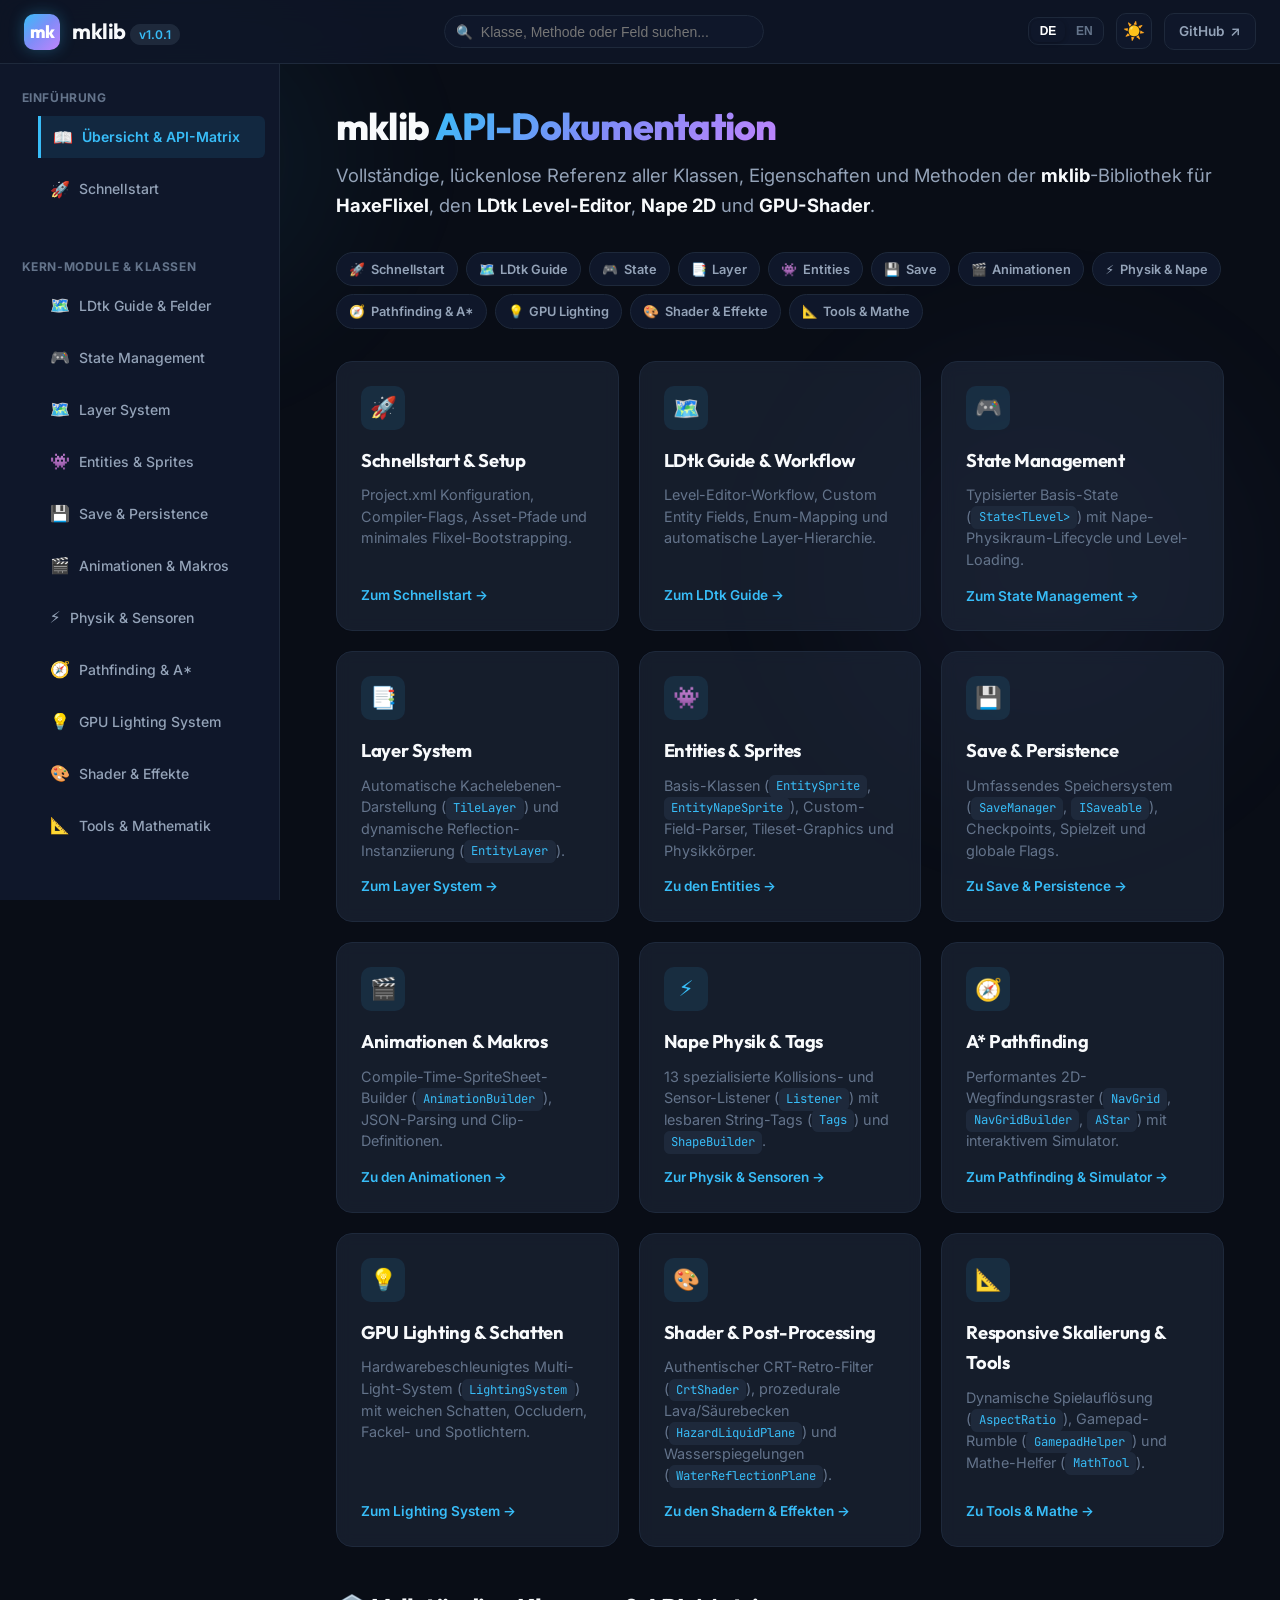
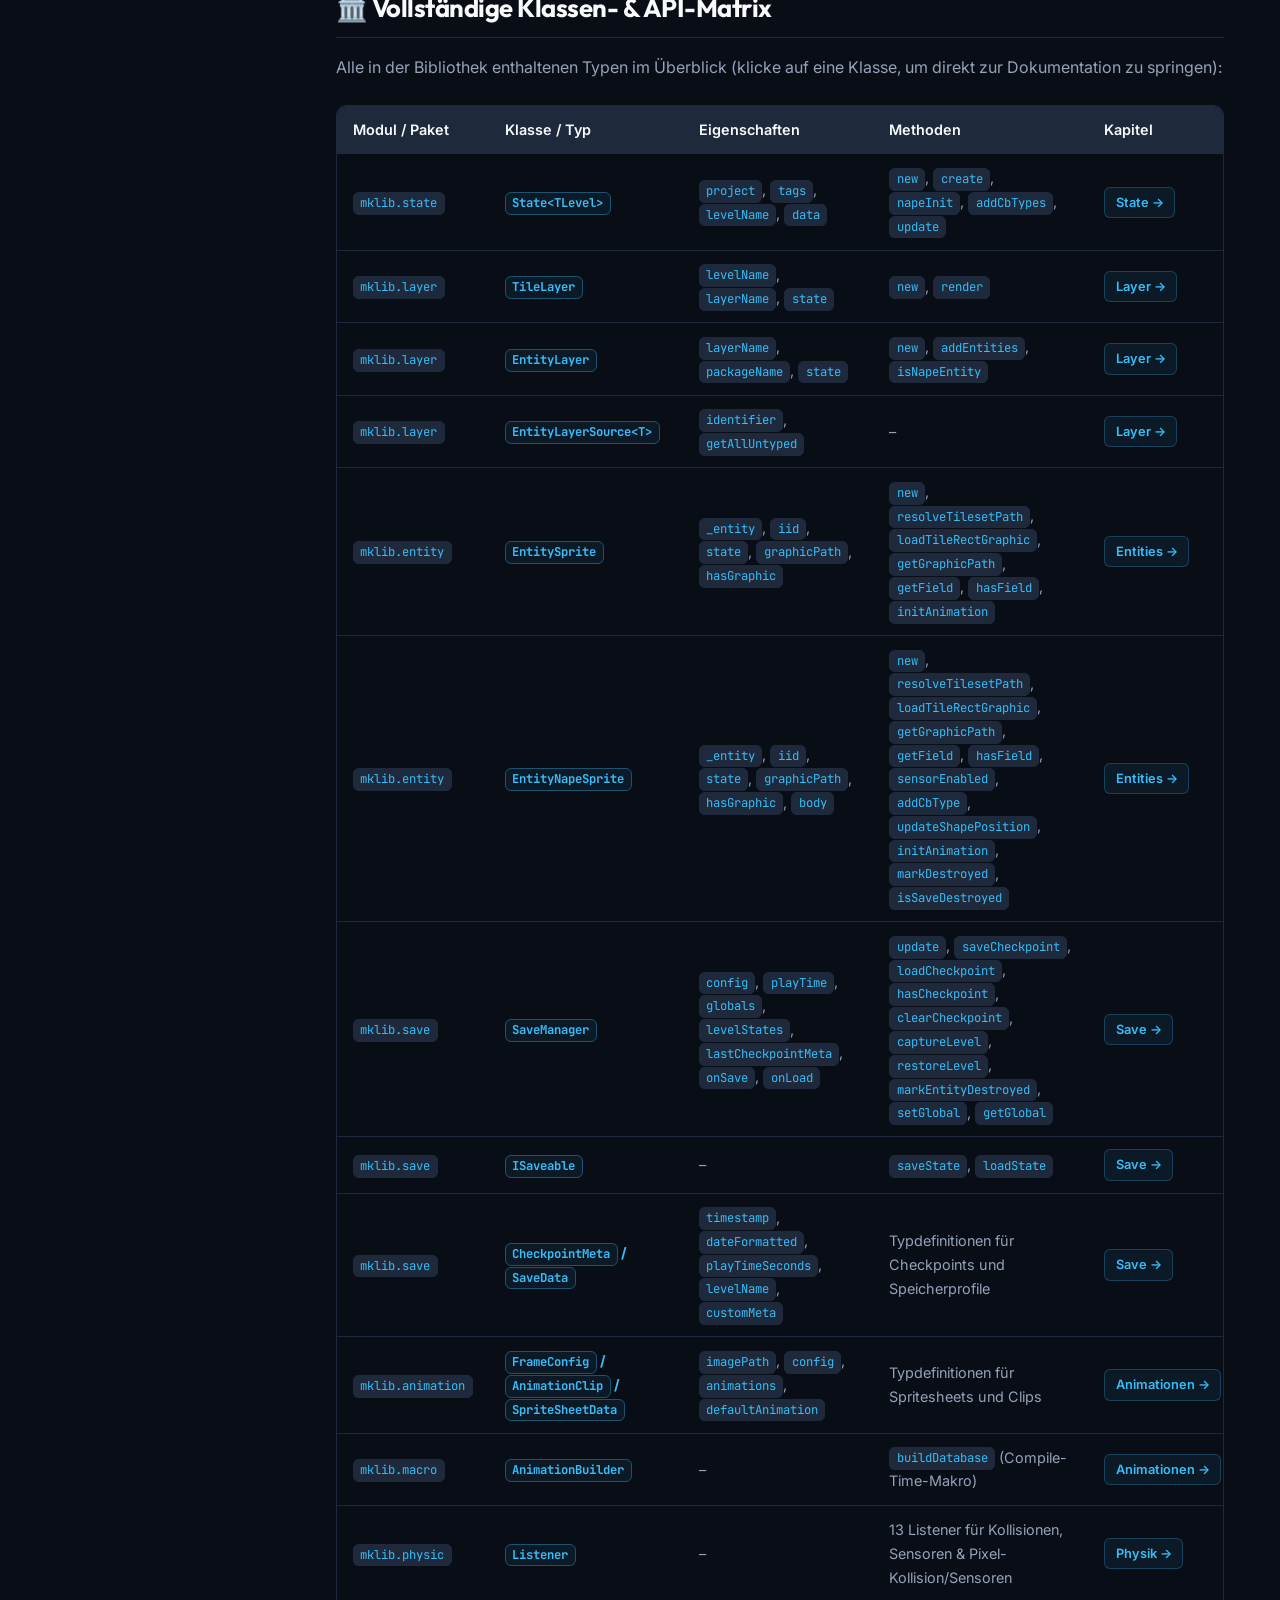
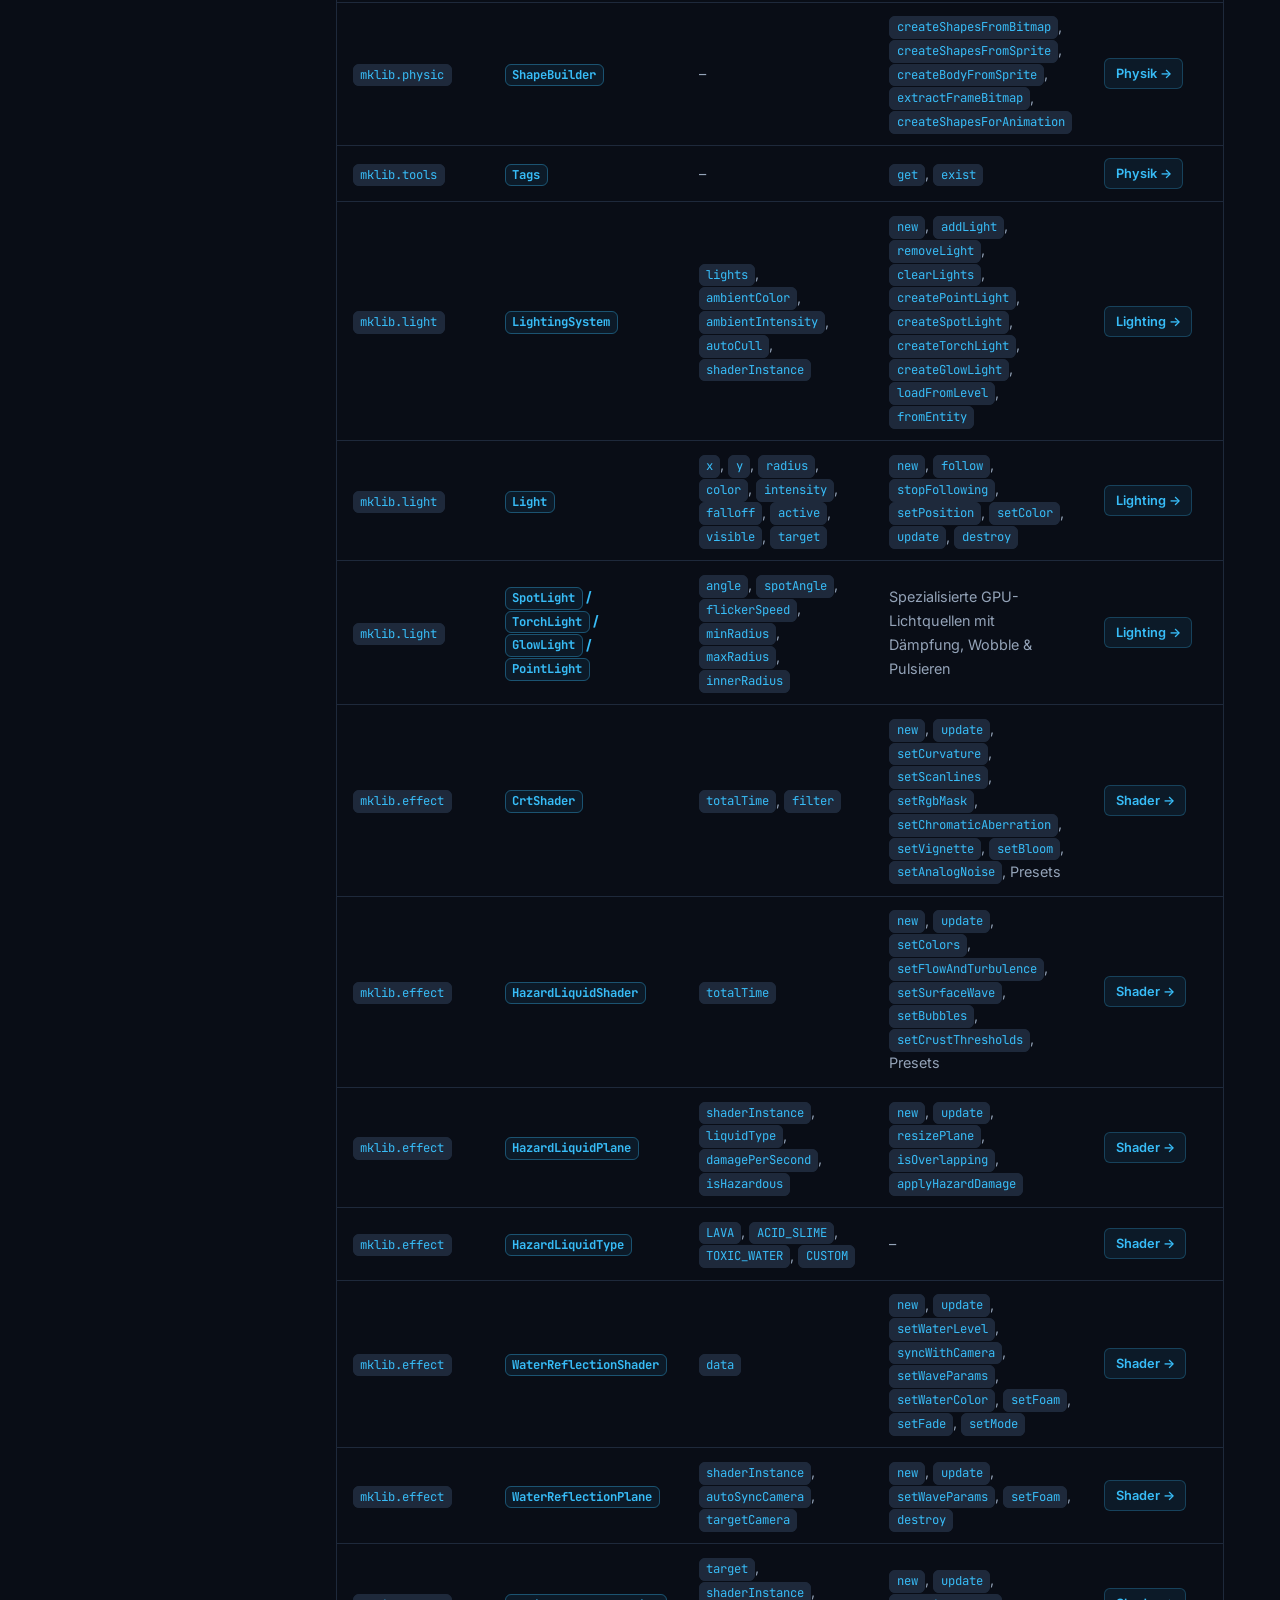
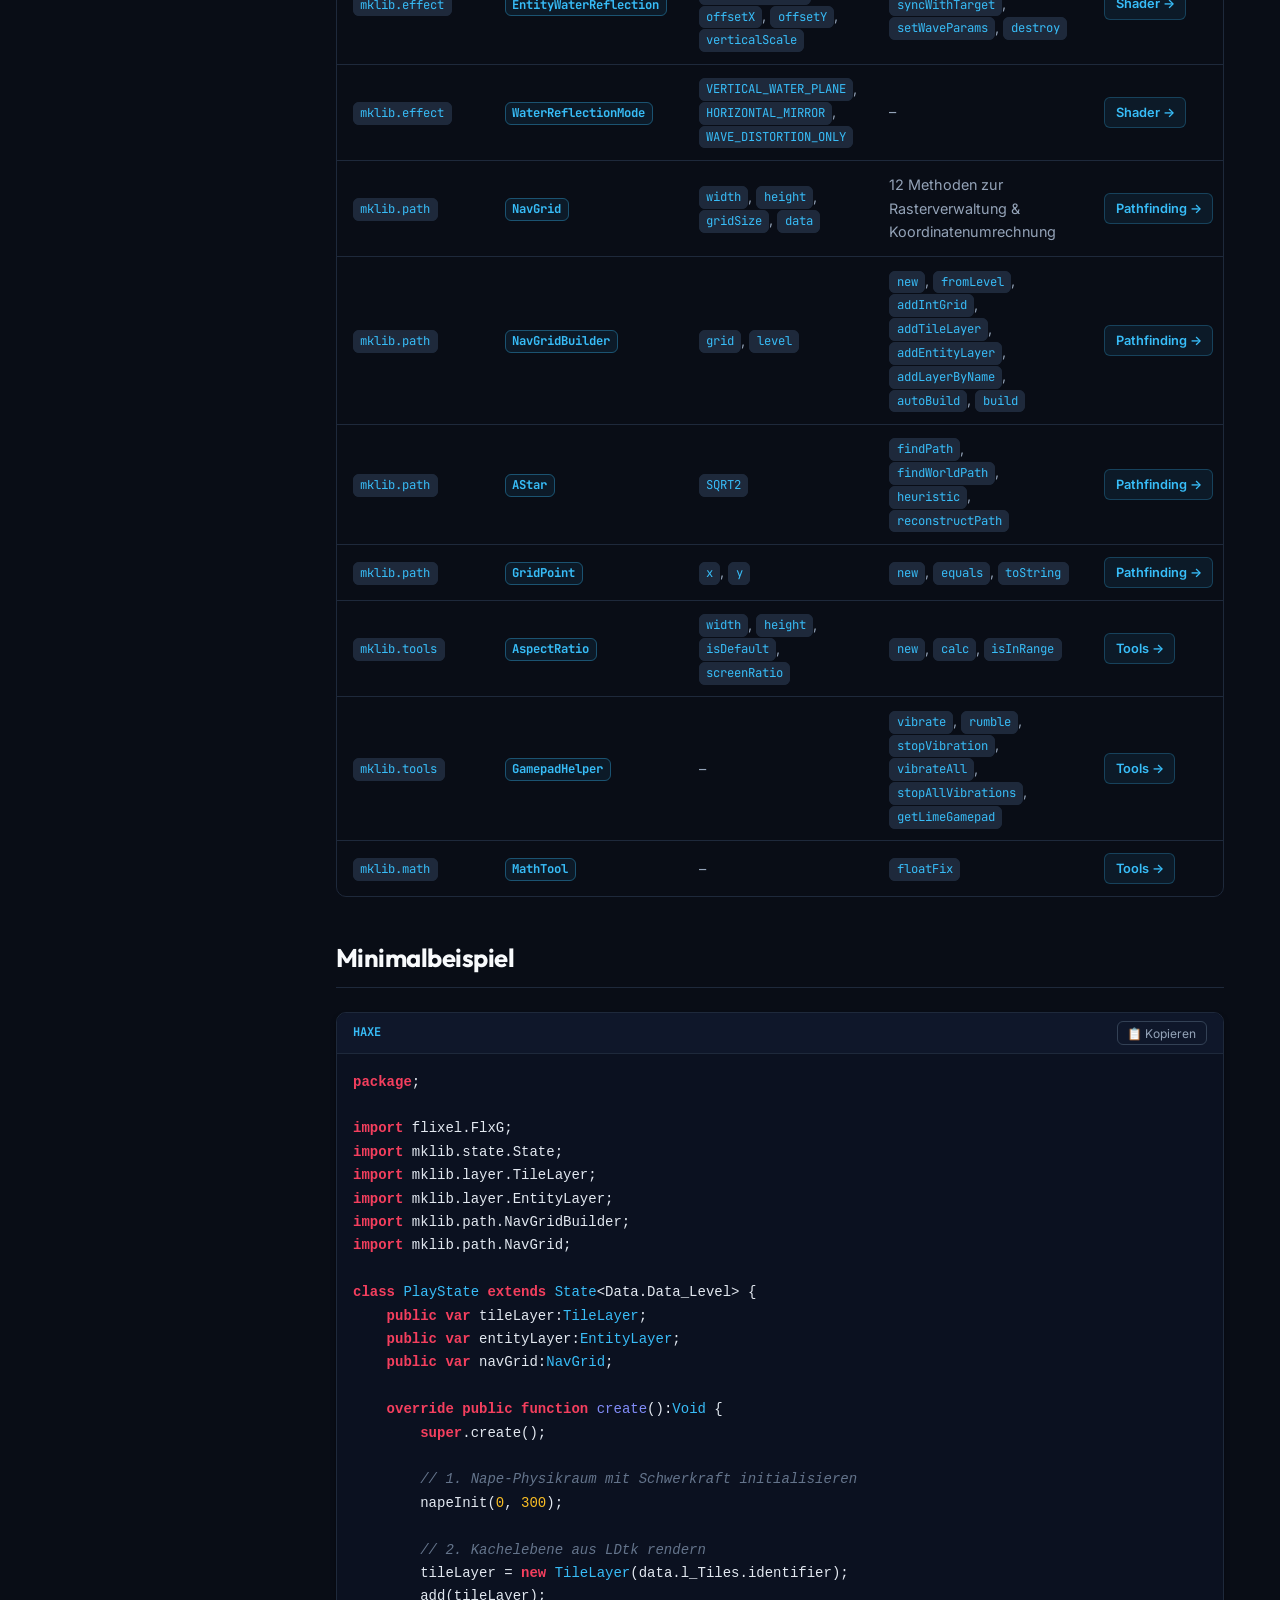
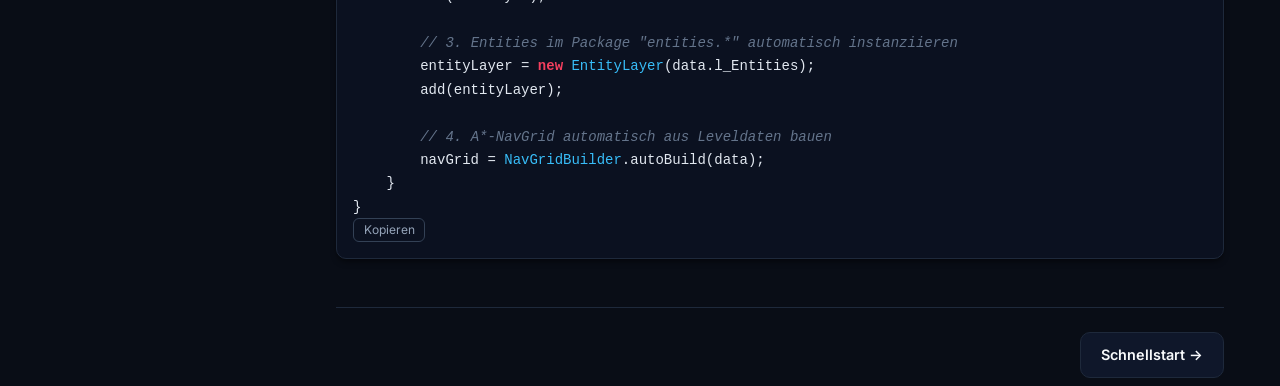
==== commit 367b847c: "docs: implement project documentation framework with new HTML templates and Markdown source files" ====
--- a/docs/index.html
+++ b/docs/index.html
@@ -1,8064 +1,80 @@
 <!DOCTYPE html>
-<html lang="de" data-theme="dark">
+<html lang="de">
 <head>
   <meta charset="UTF-8">
   <meta name="viewport" content="width=device-width, initial-scale=1.0">
-  <title>mklib — Vollständige Dokumentation & API-Referenz</title>
-  <meta name="description" content="Lückenlose Dokumentation und API-Referenz für mklib — Jede Klasse, Methode und Eigenschaft für HaxeFlixel, LDtk und Nape 2D.">
-  <link rel="preconnect" href="https://fonts.googleapis.com">
-  <link rel="preconnect" href="https://fonts.gstatic.com" crossorigin>
-  <link href="https://fonts.googleapis.com/css2?family=Inter:wght@400;500;600;700;800&family=JetBrains+Mono:wght@400;500;600;700&family=Outfit:wght@600;700;800&display=swap" rel="stylesheet">
-  <link rel="stylesheet" href="styles.css">
+  <meta http-equiv="refresh" content="0; url=html/index.html">
+  <title>mklib — Dokumentation & API-Referenz</title>
+  <script>
+    window.location.replace("html/index.html");
+  </script>
+  <style>
+    body {
+      margin: 0;
+      padding: 0;
+      min-height: 100vh;
+      display: flex;
+      flex-direction: column;
+      align-items: center;
+      justify-content: center;
+      background-color: #090d16;
+      color: #f8fafc;
+      font-family: -apple-system, BlinkMacSystemFont, 'Segoe UI', Roboto, sans-serif;
+      text-align: center;
+    }
+    .card {
+      background: #0f172a;
+      border: 1px solid #1e293b;
+      padding: 2.5rem 3rem;
+      border-radius: 16px;
+      box-shadow: 0 10px 25px rgba(0, 0, 0, 0.5);
+    }
+    .logo-badge {
+      display: inline-flex;
+      align-items: center;
+      justify-content: center;
+      width: 48px;
+      height: 48px;
+      background: linear-gradient(135deg, #38bdf8 0%, #818cf8 100%);
+      color: #fff;
+      font-weight: 800;
+      border-radius: 12px;
+      font-size: 1.4rem;
+      margin-bottom: 1rem;
+    }
+    h1 {
+      margin: 0 0 0.5rem 0;
+      font-size: 1.6rem;
+      font-weight: 700;
+    }
+    p {
+      color: #94a3b8;
+      margin: 0 0 1.5rem 0;
+    }
+    a {
+      display: inline-flex;
+      align-items: center;
+      gap: 0.5rem;
+      background: #38bdf8;
+      color: #090d16;
+      text-decoration: none;
+      font-weight: 700;
+      padding: 0.65rem 1.5rem;
+      border-radius: 9999px;
+      transition: transform 0.2s, filter 0.2s;
+    }
+    a:hover {
+      transform: translateY(-2px);
+      filter: brightness(1.1);
+    }
+  </style>
 </head>
 <body>
-  <!-- Ambient Glow Backgrounds -->
-  <div class="bg-decorations">
-    <div class="blob-1"></div>
-    <div class="blob-2"></div>
+  <div class="card">
+    <div class="logo-badge">mk</div>
+    <h1>mklib Dokumentation</h1>
+    <p>Leite zur interaktiven HTML-Dokumentation weiter...</p>
+    <a href="html/index.html">Zur Dokumentation &rarr;</a>
   </div>
-
-  <!-- Top Navigation Header -->
-  <header class="top-header">
-    <div style="display: flex; align-items: center; gap: 1rem;">
-      <button class="icon-btn mobile-menu-btn" aria-label="Menü öffnen">☰</button>
-      <a href="#overview" class="logo-group">
-        <div class="logo-badge">mk</div>
-        <div>
-          <span class="logo-title">mklib</span>
-          <span class="logo-version">v1.0.1</span>
-        </div>
-      </a>
-    </div>
-
-    <!-- Search Input -->
-    <div class="header-search">
-      <span class="search-icon">🔍</span>
-      <input type="text" id="docs-search" class="search-input" placeholder="Klasse, Methode oder Feld suchen..." data-de="Klasse, Methode oder Feld suchen..." data-en="Search class, method, or field..." autocomplete="off">
-    </div>
-
-    <!-- Header Actions (Language Switcher & Theme Toggle & GitHub) -->
-    <div class="header-actions">
-      <!-- Language Switcher -->
-      <div class="lang-switch-group">
-        <button class="lang-btn active" data-set-lang="de" title="Deutsch">DE</button>
-        <button class="lang-btn" data-set-lang="en" title="English">EN</button>
-      </div>
-
-      <button id="theme-toggle" class="icon-btn" title="Thema wechseln">☀️</button>
-      <a href="https://github.com/markuskahl/mklib" target="_blank" rel="noopener noreferrer" class="github-link">
-        <span>GitHub</span>
-        <span>↗</span>
-      </a>
-    </div>
-  </header>
-
-  <!-- App Layout Container -->
-  <div class="app-container">
-    <!-- Sidebar Navigation -->
-    <aside class="sidebar">
-      <nav class="sidebar-nav">
-        <div>
-          <div class="nav-section-title" data-de="Einführung" data-en="Introduction">Einführung</div>
-          <ul class="nav-list">
-            <li class="nav-item active"><a href="#overview"><span class="nav-icon">📖</span> <span data-de="Übersicht & API-Matrix" data-en="Overview & API Matrix">Übersicht & API-Matrix</span></a></li>
-            <li class="nav-item"><a href="#getting-started"><span class="nav-icon">🚀</span> <span data-de="Schnellstart" data-en="Quick Start">Schnellstart</span></a></li>
-          </ul>
-        </div>
-
-        <div>
-          <div class="nav-section-title" data-de="Kern-Module & Klassen" data-en="Core Modules & Classes">Kern-Module & Klassen</div>
-          <ul class="nav-list">
-            <li class="nav-item"><a href="#ldtk-guide"><span class="nav-icon">🗺️</span> <span data-de="LDtk Guide & Felder" data-en="LDtk Guide & Fields">LDtk Guide & Felder</span></a></li>
-            <li class="nav-item"><a href="#state"><span class="nav-icon">🎮</span> <span data-de="State Management" data-en="State Management">State Management</span></a></li>
-            <li class="nav-item"><a href="#layers"><span class="nav-icon">🗺️</span> <span data-de="Layer System" data-en="Layer System">Layer System</span></a></li>
-            <li class="nav-item"><a href="#entities"><span class="nav-icon">👾</span> <span data-de="Entities & Sprites" data-en="Entities & Sprites">Entities & Sprites</span></a></li>
-            <li class="nav-item"><a href="#save"><span class="nav-icon">💾</span> <span data-de="Save & Persistence" data-en="Save & Persistence">Save & Persistence</span></a></li>
-            <li class="nav-item"><a href="#animation"><span class="nav-icon">🎬</span> <span data-de="Animationen & Makros" data-en="Animations & Macros">Animationen & Makros</span></a></li>
-            <li class="nav-item"><a href="#physics"><span class="nav-icon">⚡</span> <span data-de="Physik & Sensoren" data-en="Physics & Sensors">Physik & Sensoren</span></a></li>
-            <li class="nav-item"><a href="#pathfinding"><span class="nav-icon">🧭</span> <span data-de="Pathfinding & A*" data-en="Pathfinding & A*">Pathfinding & A*</span></a></li>
-            <li class="nav-item"><a href="#lighting"><span class="nav-icon">💡</span> <span data-de="GPU Lighting System" data-en="GPU Lighting System">GPU Lighting System</span></a></li>
-            <li class="nav-item"><a href="#effects"><span class="nav-icon">🎨</span> <span data-de="Shader & Effekte" data-en="Shaders & Effects">Shader & Effekte</span></a></li>
-            <li class="nav-item"><a href="#tools-math"><span class="nav-icon">📐</span> <span data-de="Tools & Mathematik" data-en="Tools & Mathematics">Tools & Mathematik</span></a></li>
-          </ul>
-        </div>
-      </nav>
-    </aside>
-
-    <!-- Main Content Area -->
-    <main class="main-content">
-      <!-- Section: overview -->
-      <section id="overview" class="doc-section active">
-        <div data-lang="de">
-          <h1>mklib <span class="hero-gradient-text">API-Dokumentation</span></h1>
-          <p class="section-desc">
-            Vollständige, lückenlose Referenz aller Klassen, Eigenschaften und Methoden der <strong>mklib</strong>-Bibliothek für <strong>HaxeFlixel</strong>, den <strong>LDtk Level-Editor</strong>, <strong>Nape 2D</strong> und <strong>GPU-Shader</strong>.
-          </p>
-
-          <div class="quick-nav-pills">
-            <a href="#getting-started" class="pill-link"><span>🚀</span> Schnellstart</a>
-            <a href="#ldtk-guide" class="pill-link"><span>🗺️</span> LDtk Guide</a>
-            <a href="#state" class="pill-link"><span>🎮</span> State</a>
-            <a href="#layers" class="pill-link"><span>📑</span> Layer</a>
-            <a href="#entities" class="pill-link"><span>👾</span> Entities</a>
-            <a href="#save" class="pill-link"><span>💾</span> Save</a>
-            <a href="#animation" class="pill-link"><span>🎬</span> Animationen</a>
-            <a href="#physics" class="pill-link"><span>⚡</span> Physik & Nape</a>
-            <a href="#pathfinding" class="pill-link"><span>🧭</span> Pathfinding & A*</a>
-            <a href="#lighting" class="pill-link"><span>💡</span> GPU Lighting</a>
-            <a href="#effects" class="pill-link"><span>🎨</span> Shader & Effekte</a>
-            <a href="#tools-math" class="pill-link"><span>📐</span> Tools & Mathe</a>
-          </div>
-
-          <div class="feature-grid">
-            <a href="#getting-started" class="feature-card">
-              <div class="feature-icon">🚀</div>
-              <h3>Schnellstart & Setup</h3>
-              <p>Project.xml Konfiguration, Compiler-Flags, Asset-Pfade und minimales Flixel-Bootstrapping.</p>
-              <div class="card-link-hint">Zum Schnellstart →</div>
-            </a>
-            <a href="#ldtk-guide" class="feature-card">
-              <div class="feature-icon">🗺️</div>
-              <h3>LDtk Guide & Workflow</h3>
-              <p>Level-Editor-Workflow, Custom Entity Fields, Enum-Mapping und automatische Layer-Hierarchie.</p>
-              <div class="card-link-hint">Zum LDtk Guide →</div>
-            </a>
-            <a href="#state" class="feature-card">
-              <div class="feature-icon">🎮</div>
-              <h3>State Management</h3>
-              <p>Typisierter Basis-State (<code>State&lt;TLevel&gt;</code>) mit Nape-Physikraum-Lifecycle und Level-Loading.</p>
-              <div class="card-link-hint">Zum State Management →</div>
-            </a>
-            <a href="#layers" class="feature-card">
-              <div class="feature-icon">📑</div>
-              <h3>Layer System</h3>
-              <p>Automatische Kachelebenen-Darstellung (<code>TileLayer</code>) und dynamische Reflection-Instanziierung (<code>EntityLayer</code>).</p>
-              <div class="card-link-hint">Zum Layer System →</div>
-            </a>
-            <a href="#entities" class="feature-card">
-              <div class="feature-icon">👾</div>
-              <h3>Entities & Sprites</h3>
-              <p>Basis-Klassen (<code>EntitySprite</code>, <code>EntityNapeSprite</code>), Custom-Field-Parser, Tileset-Graphics und Physikkörper.</p>
-              <div class="card-link-hint">Zu den Entities →</div>
-            </a>
-            <a href="#save" class="feature-card">
-              <div class="feature-icon">💾</div>
-              <h3>Save & Persistence</h3>
-              <p>Umfassendes Speichersystem (<code>SaveManager</code>, <code>ISaveable</code>), Checkpoints, Spielzeit und globale Flags.</p>
-              <div class="card-link-hint">Zu Save & Persistence →</div>
-            </a>
-            <a href="#animation" class="feature-card">
-              <div class="feature-icon">🎬</div>
-              <h3>Animationen & Makros</h3>
-              <p>Compile-Time-SpriteSheet-Builder (<code>AnimationBuilder</code>), JSON-Parsing und Clip-Definitionen.</p>
-              <div class="card-link-hint">Zu den Animationen →</div>
-            </a>
-            <a href="#physics" class="feature-card">
-              <div class="feature-icon">⚡</div>
-              <h3>Nape Physik & Tags</h3>
-              <p>13 spezialisierte Kollisions- und Sensor-Listener (<code>Listener</code>) mit lesbaren String-Tags (<code>Tags</code>) und <code>ShapeBuilder</code>.</p>
-              <div class="card-link-hint">Zur Physik & Sensoren →</div>
-            </a>
-            <a href="#pathfinding" class="feature-card">
-              <div class="feature-icon">🧭</div>
-              <h3>A* Pathfinding</h3>
-              <p>Performantes 2D-Wegfindungsraster (<code>NavGrid</code>, <code>NavGridBuilder</code>, <code>AStar</code>) mit interaktivem Simulator.</p>
-              <div class="card-link-hint">Zum Pathfinding & Simulator →</div>
-            </a>
-            <a href="#lighting" class="feature-card">
-              <div class="feature-icon">💡</div>
-              <h3>GPU Lighting & Schatten</h3>
-              <p>Hardwarebeschleunigtes Multi-Light-System (<code>LightingSystem</code>) mit weichen Schatten, Occludern, Fackel- und Spotlichtern.</p>
-              <div class="card-link-hint">Zum Lighting System →</div>
-            </a>
-            <a href="#effects" class="feature-card">
-              <div class="feature-icon">🎨</div>
-              <h3>Shader & Post-Processing</h3>
-              <p>Authentischer CRT-Retro-Filter (<code>CrtShader</code>), prozedurale Lava/Säurebecken (<code>HazardLiquidPlane</code>) und Wasserspiegelungen (<code>WaterReflectionPlane</code>).</p>
-              <div class="card-link-hint">Zu den Shadern & Effekten →</div>
-            </a>
-            <a href="#tools-math" class="feature-card">
-              <div class="feature-icon">📐</div>
-              <h3>Responsive Skalierung & Tools</h3>
-              <p>Dynamische Spielauflösung (<code>AspectRatio</code>), Gamepad-Rumble (<code>GamepadHelper</code>) und Mathe-Helfer (<code>MathTool</code>).</p>
-              <div class="card-link-hint">Zu Tools & Mathe →</div>
-            </a>
-          </div>
-
-          <h2>🏛️ Vollständige Klassen- & API-Matrix</h2>
-          <p>Alle in der Bibliothek enthaltenen Typen im Überblick (klicke auf eine Klasse, um direkt zur Dokumentation zu springen):</p>
-
-          <div class="api-table-wrapper">
-            <table class="api-table">
-              <thead>
-                <tr>
-                  <th>Modul / Paket</th>
-                  <th>Klasse / Typ</th>
-                  <th>Eigenschaften</th>
-                  <th>Methoden</th>
-                  <th>Kapitel</th>
-                </tr>
-              </thead>
-              <tbody>
-                <tr>
-                  <td><a href="#state" class="package-link"><code>mklib.state</code></a></td>
-                  <td><a href="#state" class="table-class-link"><strong><code>State&lt;TLevel&gt;</code></strong></a></td>
-                  <td><code>project</code>, <code>tags</code>, <code>levelName</code>, <code>data</code></td>
-                  <td><code>new</code>, <code>create</code>, <code>napeInit</code>, <code>addCbTypes</code>, <code>update</code></td>
-                  <td><a href="#state" class="api-matrix-btn">State →</a></td>
-                </tr>
-                <tr>
-                  <td><a href="#layers" class="package-link"><code>mklib.layer</code></a></td>
-                  <td><a href="#layers" class="table-class-link"><strong><code>TileLayer</code></strong></a></td>
-                  <td><code>levelName</code>, <code>layerName</code>, <code>state</code></td>
-                  <td><code>new</code>, <code>render</code></td>
-                  <td><a href="#layers" class="api-matrix-btn">Layer →</a></td>
-                </tr>
-                <tr>
-                  <td><a href="#layers" class="package-link"><code>mklib.layer</code></a></td>
-                  <td><a href="#layers" class="table-class-link"><strong><code>EntityLayer</code></strong></a></td>
-                  <td><code>layerName</code>, <code>packageName</code>, <code>state</code></td>
-                  <td><code>new</code>, <code>addEntities</code>, <code>isNapeEntity</code></td>
-                  <td><a href="#layers" class="api-matrix-btn">Layer →</a></td>
-                </tr>
-                <tr>
-                  <td><a href="#layers" class="package-link"><code>mklib.layer</code></a></td>
-                  <td><a href="#layers" class="table-class-link"><strong><code>EntityLayerSource&lt;T&gt;</code></strong></a></td>
-                  <td><code>identifier</code>, <code>getAllUntyped</code></td>
-                  <td>–</td>
-                  <td><a href="#layers" class="api-matrix-btn">Layer →</a></td>
-                </tr>
-                <tr>
-                  <td><a href="#entities" class="package-link"><code>mklib.entity</code></a></td>
-                  <td><a href="#entities" class="table-class-link"><strong><code>EntitySprite</code></strong></a></td>
-                  <td><code>_entity</code>, <code>iid</code>, <code>state</code>, <code>graphicPath</code>, <code>hasGraphic</code></td>
-                  <td><code>new</code>, <code>resolveTilesetPath</code>, <code>loadTileRectGraphic</code>, <code>getGraphicPath</code>, <code>getField</code>, <code>hasField</code>, <code>initAnimation</code></td>
-                  <td><a href="#entities" class="api-matrix-btn">Entities →</a></td>
-                </tr>
-                <tr>
-                  <td><a href="#entities" class="package-link"><code>mklib.entity</code></a></td>
-                  <td><a href="#entities" class="table-class-link"><strong><code>EntityNapeSprite</code></strong></a></td>
-                  <td><code>_entity</code>, <code>iid</code>, <code>state</code>, <code>graphicPath</code>, <code>hasGraphic</code>, <code>body</code></td>
-                  <td><code>new</code>, <code>resolveTilesetPath</code>, <code>loadTileRectGraphic</code>, <code>getGraphicPath</code>, <code>getField</code>, <code>hasField</code>, <code>sensorEnabled</code>, <code>addCbType</code>, <code>updateShapePosition</code>, <code>initAnimation</code>, <code>markDestroyed</code>, <code>isSaveDestroyed</code></td>
-                  <td><a href="#entities" class="api-matrix-btn">Entities →</a></td>
-                </tr>
-                <tr>
-                  <td><a href="#save" class="package-link"><code>mklib.save</code></a></td>
-                  <td><a href="#save" class="table-class-link"><strong><code>SaveManager</code></strong></a></td>
-                  <td><code>config</code>, <code>playTime</code>, <code>globals</code>, <code>levelStates</code>, <code>lastCheckpointMeta</code>, <code>onSave</code>, <code>onLoad</code></td>
-                  <td><code>update</code>, <code>saveCheckpoint</code>, <code>loadCheckpoint</code>, <code>hasCheckpoint</code>, <code>clearCheckpoint</code>, <code>captureLevel</code>, <code>restoreLevel</code>, <code>markEntityDestroyed</code>, <code>setGlobal</code>, <code>getGlobal</code></td>
-                  <td><a href="#save" class="api-matrix-btn">Save →</a></td>
-                </tr>
-                <tr>
-                  <td><a href="#save" class="package-link"><code>mklib.save</code></a></td>
-                  <td><a href="#save" class="table-class-link"><strong><code>ISaveable</code></strong></a></td>
-                  <td>–</td>
-                  <td><code>saveState</code>, <code>loadState</code></td>
-                  <td><a href="#save" class="api-matrix-btn">Save →</a></td>
-                </tr>
-                <tr>
-                  <td><a href="#save" class="package-link"><code>mklib.save</code></a></td>
-                  <td><a href="#save" class="table-class-link"><strong><code>CheckpointMeta</code> / <code>SaveData</code></strong></a></td>
-                  <td><code>timestamp</code>, <code>dateFormatted</code>, <code>playTimeSeconds</code>, <code>levelName</code>, <code>customMeta</code></td>
-                  <td>Typdefinitionen für Checkpoints und Speicherprofile</td>
-                  <td><a href="#save" class="api-matrix-btn">Save →</a></td>
-                </tr>
-                <tr>
-                  <td><a href="#animation" class="package-link"><code>mklib.animation</code></a></td>
-                  <td><a href="#animation" class="table-class-link"><strong><code>FrameConfig</code> / <code>AnimationClip</code> / <code>SpriteSheetData</code></strong></a></td>
-                  <td><code>imagePath</code>, <code>config</code>, <code>animations</code>, <code>defaultAnimation</code></td>
-                  <td>Typdefinitionen für Spritesheets und Clips</td>
-                  <td><a href="#animation" class="api-matrix-btn">Animationen →</a></td>
-                </tr>
-                <tr>
-                  <td><a href="#animation" class="package-link"><code>mklib.macro</code></a></td>
-                  <td><a href="#animation" class="table-class-link"><strong><code>AnimationBuilder</code></strong></a></td>
-                  <td>–</td>
-                  <td><code>buildDatabase</code> (Compile-Time-Makro)</td>
-                  <td><a href="#animation" class="api-matrix-btn">Animationen →</a></td>
-                </tr>
-                <tr>
-                  <td><a href="#physics" class="package-link"><code>mklib.physic</code></a></td>
-                  <td><a href="#physics" class="table-class-link"><strong><code>Listener</code></strong></a></td>
-                  <td>–</td>
-                  <td>13 Listener für Kollisionen, Sensoren & Pixel-Kollision/Sensoren</td>
-                  <td><a href="#physics" class="api-matrix-btn">Physik →</a></td>
-                </tr>
-                <tr>
-                  <td><a href="#physics" class="package-link"><code>mklib.physic</code></a></td>
-                  <td><a href="#physics" class="table-class-link"><strong><code>ShapeBuilder</code></strong></a></td>
-                  <td>–</td>
-                  <td><code>createShapesFromBitmap</code>, <code>createShapesFromSprite</code>, <code>createBodyFromSprite</code>, <code>extractFrameBitmap</code>, <code>createShapesForAnimation</code></td>
-                  <td><a href="#physics" class="api-matrix-btn">Physik →</a></td>
-                </tr>
-                <tr>
-                  <td><a href="#physics" class="package-link"><code>mklib.tools</code></a></td>
-                  <td><a href="#physics" class="table-class-link"><strong><code>Tags</code></strong></a></td>
-                  <td>–</td>
-                  <td><code>get</code>, <code>exist</code></td>
-                  <td><a href="#physics" class="api-matrix-btn">Physik →</a></td>
-                </tr>
-                <tr>
-                  <td><a href="#lighting" class="package-link"><code>mklib.light</code></a></td>
-                  <td><a href="#lighting" class="table-class-link"><strong><code>LightingSystem</code></strong></a></td>
-                  <td><code>lights</code>, <code>ambientColor</code>, <code>ambientIntensity</code>, <code>autoCull</code>, <code>shaderInstance</code></td>
-                  <td><code>new</code>, <code>addLight</code>, <code>removeLight</code>, <code>clearLights</code>, <code>createPointLight</code>, <code>createSpotLight</code>, <code>createTorchLight</code>, <code>createGlowLight</code>, <code>loadFromLevel</code>, <code>fromEntity</code></td>
-                  <td><a href="#lighting" class="api-matrix-btn">Lighting →</a></td>
-                </tr>
-                <tr>
-                  <td><a href="#lighting" class="package-link"><code>mklib.light</code></a></td>
-                  <td><a href="#lighting" class="table-class-link"><strong><code>Light</code></strong></a></td>
-                  <td><code>x</code>, <code>y</code>, <code>radius</code>, <code>color</code>, <code>intensity</code>, <code>falloff</code>, <code>active</code>, <code>visible</code>, <code>target</code></td>
-                  <td><code>new</code>, <code>follow</code>, <code>stopFollowing</code>, <code>setPosition</code>, <code>setColor</code>, <code>update</code>, <code>destroy</code></td>
-                  <td><a href="#lighting" class="api-matrix-btn">Lighting →</a></td>
-                </tr>
-                <tr>
-                  <td><a href="#lighting" class="package-link"><code>mklib.light</code></a></td>
-                  <td><a href="#lighting" class="table-class-link"><strong><code>SpotLight</code> / <code>TorchLight</code> / <code>GlowLight</code> / <code>PointLight</code></strong></a></td>
-                  <td><code>angle</code>, <code>spotAngle</code>, <code>flickerSpeed</code>, <code>minRadius</code>, <code>maxRadius</code>, <code>innerRadius</code></td>
-                  <td>Spezialisierte GPU-Lichtquellen mit Dämpfung, Wobble & Pulsieren</td>
-                  <td><a href="#lighting" class="api-matrix-btn">Lighting →</a></td>
-                </tr>
-                <tr>
-                  <td><a href="#effects" class="package-link"><code>mklib.effect</code></a></td>
-                  <td><a href="#effects" class="table-class-link"><strong><code>CrtShader</code></strong></a></td>
-                  <td><code>totalTime</code>, <code>filter</code></td>
-                  <td><code>new</code>, <code>update</code>, <code>setCurvature</code>, <code>setScanlines</code>, <code>setRgbMask</code>, <code>setChromaticAberration</code>, <code>setVignette</code>, <code>setBloom</code>, <code>setAnalogNoise</code>, Presets</td>
-                  <td><a href="#effects" class="api-matrix-btn">Shader →</a></td>
-                </tr>
-                <tr>
-                  <td><a href="#effects" class="package-link"><code>mklib.effect</code></a></td>
-                  <td><a href="#effects" class="table-class-link"><strong><code>HazardLiquidShader</code></strong></a></td>
-                  <td><code>totalTime</code></td>
-                  <td><code>new</code>, <code>update</code>, <code>setColors</code>, <code>setFlowAndTurbulence</code>, <code>setSurfaceWave</code>, <code>setBubbles</code>, <code>setCrustThresholds</code>, Presets</td>
-                  <td><a href="#effects" class="api-matrix-btn">Shader →</a></td>
-                </tr>
-                <tr>
-                  <td><a href="#effects" class="package-link"><code>mklib.effect</code></a></td>
-                  <td><a href="#effects" class="table-class-link"><strong><code>HazardLiquidPlane</code></strong></a></td>
-                  <td><code>shaderInstance</code>, <code>liquidType</code>, <code>damagePerSecond</code>, <code>isHazardous</code></td>
-                  <td><code>new</code>, <code>update</code>, <code>resizePlane</code>, <code>isOverlapping</code>, <code>applyHazardDamage</code></td>
-                  <td><a href="#effects" class="api-matrix-btn">Shader →</a></td>
-                </tr>
-                <tr>
-                  <td><a href="#effects" class="package-link"><code>mklib.effect</code></a></td>
-                  <td><a href="#effects" class="table-class-link"><strong><code>HazardLiquidType</code></strong></a></td>
-                  <td><code>LAVA</code>, <code>ACID_SLIME</code>, <code>TOXIC_WATER</code>, <code>CUSTOM</code></td>
-                  <td>–</td>
-                  <td><a href="#effects" class="api-matrix-btn">Shader →</a></td>
-                </tr>
-                <tr>
-                  <td><a href="#effects" class="package-link"><code>mklib.effect</code></a></td>
-                  <td><a href="#effects" class="table-class-link"><strong><code>WaterReflectionShader</code></strong></a></td>
-                  <td><code>data</code></td>
-                  <td><code>new</code>, <code>update</code>, <code>setWaterLevel</code>, <code>syncWithCamera</code>, <code>setWaveParams</code>, <code>setWaterColor</code>, <code>setFoam</code>, <code>setFade</code>, <code>setMode</code></td>
-                  <td><a href="#effects" class="api-matrix-btn">Shader →</a></td>
-                </tr>
-                <tr>
-                  <td><a href="#effects" class="package-link"><code>mklib.effect</code></a></td>
-                  <td><a href="#effects" class="table-class-link"><strong><code>WaterReflectionPlane</code></strong></a></td>
-                  <td><code>shaderInstance</code>, <code>autoSyncCamera</code>, <code>targetCamera</code></td>
-                  <td><code>new</code>, <code>update</code>, <code>setWaveParams</code>, <code>setFoam</code>, <code>destroy</code></td>
-                  <td><a href="#effects" class="api-matrix-btn">Shader →</a></td>
-                </tr>
-                <tr>
-                  <td><a href="#effects" class="package-link"><code>mklib.effect</code></a></td>
-                  <td><a href="#effects" class="table-class-link"><strong><code>EntityWaterReflection</code></strong></a></td>
-                  <td><code>target</code>, <code>shaderInstance</code>, <code>offsetX</code>, <code>offsetY</code>, <code>verticalScale</code></td>
-                  <td><code>new</code>, <code>update</code>, <code>syncWithTarget</code>, <code>setWaveParams</code>, <code>destroy</code></td>
-                  <td><a href="#effects" class="api-matrix-btn">Shader →</a></td>
-                </tr>
-                <tr>
-                  <td><a href="#effects" class="package-link"><code>mklib.effect</code></a></td>
-                  <td><a href="#effects" class="table-class-link"><strong><code>WaterReflectionMode</code></strong></a></td>
-                  <td><code>VERTICAL_WATER_PLANE</code>, <code>HORIZONTAL_MIRROR</code>, <code>WAVE_DISTORTION_ONLY</code></td>
-                  <td>–</td>
-                  <td><a href="#effects" class="api-matrix-btn">Shader →</a></td>
-                </tr>
-                <tr>
-                  <td><a href="#pathfinding" class="package-link"><code>mklib.path</code></a></td>
-                  <td><a href="#pathfinding" class="table-class-link"><strong><code>NavGrid</code></strong></a></td>
-                  <td><code>width</code>, <code>height</code>, <code>gridSize</code>, <code>data</code></td>
-                  <td>12 Methoden zur Rasterverwaltung & Koordinatenumrechnung</td>
-                  <td><a href="#pathfinding" class="api-matrix-btn">Pathfinding →</a></td>
-                </tr>
-                <tr>
-                  <td><a href="#pathfinding" class="package-link"><code>mklib.path</code></a></td>
-                  <td><a href="#pathfinding" class="table-class-link"><strong><code>NavGridBuilder</code></strong></a></td>
-                  <td><code>grid</code>, <code>level</code></td>
-                  <td><code>new</code>, <code>fromLevel</code>, <code>addIntGrid</code>, <code>addTileLayer</code>, <code>addEntityLayer</code>, <code>addLayerByName</code>, <code>autoBuild</code>, <code>build</code></td>
-                  <td><a href="#pathfinding" class="api-matrix-btn">Pathfinding →</a></td>
-                </tr>
-                <tr>
-                  <td><a href="#pathfinding" class="package-link"><code>mklib.path</code></a></td>
-                  <td><a href="#pathfinding" class="table-class-link"><strong><code>AStar</code></strong></a></td>
-                  <td><code>SQRT2</code></td>
-                  <td><code>findPath</code>, <code>findWorldPath</code>, <code>heuristic</code>, <code>reconstructPath</code></td>
-                  <td><a href="#pathfinding" class="api-matrix-btn">Pathfinding →</a></td>
-                </tr>
-                <tr>
-                  <td><a href="#pathfinding" class="package-link"><code>mklib.path</code></a></td>
-                  <td><a href="#pathfinding" class="table-class-link"><strong><code>GridPoint</code></strong></a></td>
-                  <td><code>x</code>, <code>y</code></td>
-                  <td><code>new</code>, <code>equals</code>, <code>toString</code></td>
-                  <td><a href="#pathfinding" class="api-matrix-btn">Pathfinding →</a></td>
-                </tr>
-                <tr>
-                  <td><a href="#tools-math" class="package-link"><code>mklib.tools</code></a></td>
-                  <td><a href="#tools-math" class="table-class-link"><strong><code>AspectRatio</code></strong></a></td>
-                  <td><code>width</code>, <code>height</code>, <code>isDefault</code>, <code>screenRatio</code></td>
-                  <td><code>new</code>, <code>calc</code>, <code>isInRange</code></td>
-                  <td><a href="#tools-math" class="api-matrix-btn">Tools →</a></td>
-                </tr>
-                <tr>
-                  <td><a href="#tools-math" class="package-link"><code>mklib.tools</code></a></td>
-                  <td><a href="#tools-math" class="table-class-link"><strong><code>GamepadHelper</code></strong></a></td>
-                  <td>–</td>
-                  <td><code>vibrate</code>, <code>rumble</code>, <code>stopVibration</code>, <code>vibrateAll</code>, <code>stopAllVibrations</code>, <code>getLimeGamepad</code></td>
-                  <td><a href="#tools-math" class="api-matrix-btn">Tools →</a></td>
-                </tr>
-                <tr>
-                  <td><a href="#tools-math" class="package-link"><code>mklib.math</code></a></td>
-                  <td><a href="#tools-math" class="table-class-link"><strong><code>MathTool</code></strong></a></td>
-                  <td>–</td>
-                  <td><code>floatFix</code></td>
-                  <td><a href="#tools-math" class="api-matrix-btn">Tools →</a></td>
-                </tr>
-              </tbody>
-            </table>
-          </div>
-
-          <h2>Minimalbeispiel</h2>
-          <div class="code-box">
-            <div class="code-header">
-              <span class="code-lang-badge">Haxe</span>
-              <button class="copy-btn">📋 Kopieren</button>
-            </div>
-            <pre><code><span class="hl-keyword">package</span>;
-
-<span class="hl-keyword">import</span> flixel.FlxG;
-<span class="hl-keyword">import</span> mklib.state.State;
-<span class="hl-keyword">import</span> mklib.layer.TileLayer;
-<span class="hl-keyword">import</span> mklib.layer.EntityLayer;
-<span class="hl-keyword">import</span> mklib.path.NavGridBuilder;
-<span class="hl-keyword">import</span> mklib.path.NavGrid;
-
-<span class="hl-keyword">class</span> <span class="hl-type">PlayState</span> <span class="hl-keyword">extends</span> <span class="hl-type">State</span>&lt;Data.Data_Level&gt; {
-    <span class="hl-keyword">public</span> <span class="hl-keyword">var</span> tileLayer:<span class="hl-type">TileLayer</span>;
-    <span class="hl-keyword">public</span> <span class="hl-keyword">var</span> entityLayer:<span class="hl-type">EntityLayer</span>;
-    <span class="hl-keyword">public</span> <span class="hl-keyword">var</span> navGrid:<span class="hl-type">NavGrid</span>;
-
-    <span class="hl-keyword">override</span> <span class="hl-keyword">public</span> <span class="hl-keyword">function</span> <span class="hl-func">create</span>():<span class="hl-type">Void</span> {
-        <span class="hl-keyword">super</span>.create();
-
-        <span class="hl-comment">// 1. Nape-Physikraum mit Schwerkraft initialisieren</span>
-        napeInit(<span class="hl-num">0</span>, <span class="hl-num">300</span>);
-
-        <span class="hl-comment">// 2. Kachelebene aus LDtk rendern</span>
-        tileLayer = <span class="hl-keyword">new</span> <span class="hl-type">TileLayer</span>(data.l_Tiles.identifier);
-        add(tileLayer);
-
-        <span class="hl-comment">// 3. Entities im Package "entities.*" automatisch instanziieren</span>
-        entityLayer = <span class="hl-keyword">new</span> <span class="hl-type">EntityLayer</span>(data.l_Entities);
-        add(entityLayer);
-
-        <span class="hl-comment">// 4. A*-NavGrid automatisch aus Leveldaten bauen</span>
-        navGrid = <span class="hl-type">NavGridBuilder</span>.autoBuild(data);
-    }
-}</code></pre>
-          </div>
-
-          <div class="section-nav-footer">
-            <span></span>
-            <a href="#getting-started" class="nav-page-btn">Schnellstart →</a>
-          </div>
-        </div>
-        <div data-lang="en">
-          <h1>mklib <span class="hero-gradient-text">API Documentation</span></h1>
-          <p class="section-desc">
-            Complete, comprehensive reference of all classes, properties, and methods in the <strong>mklib</strong> library for <strong>HaxeFlixel</strong>, the <strong>LDtk Level Editor</strong>, <strong>Nape 2D</strong>, and <strong>GPU Shaders</strong>.
-          </p>
-
-          <div class="quick-nav-pills">
-            <a href="#getting-started" class="pill-link"><span>🚀</span> Quick Start</a>
-            <a href="#ldtk-guide" class="pill-link"><span>🗺️</span> LDtk Guide</a>
-            <a href="#state" class="pill-link"><span>🎮</span> State</a>
-            <a href="#layers" class="pill-link"><span>📑</span> Layer</a>
-            <a href="#entities" class="pill-link"><span>👾</span> Entities</a>
-            <a href="#save" class="pill-link"><span>💾</span> Save</a>
-            <a href="#animation" class="pill-link"><span>🎬</span> Animations</a>
-            <a href="#physics" class="pill-link"><span>⚡</span> Physics & Nape</a>
-            <a href="#pathfinding" class="pill-link"><span>🧭</span> Pathfinding & A*</a>
-            <a href="#lighting" class="pill-link"><span>💡</span> GPU Lighting</a>
-            <a href="#effects" class="pill-link"><span>🎨</span> Shaders & Effects</a>
-            <a href="#tools-math" class="pill-link"><span>📐</span> Tools & Math</a>
-          </div>
-
-          <div class="feature-grid">
-            <a href="#getting-started" class="feature-card">
-              <div class="feature-icon">🚀</div>
-              <h3>Quick Start & Setup</h3>
-              <p>Project.xml configuration, compiler flags, asset directory mapping, and minimal Flixel bootstrapping.</p>
-              <div class="card-link-hint">To Quick Start →</div>
-            </a>
-            <a href="#ldtk-guide" class="feature-card">
-              <div class="feature-icon">🗺️</div>
-              <h3>LDtk Guide & Workflow</h3>
-              <p>Level editor workflow, custom entity fields, enum mapping, and automatic layer hierarchies.</p>
-              <div class="card-link-hint">To LDtk Guide →</div>
-            </a>
-            <a href="#state" class="feature-card">
-              <div class="feature-icon">🎮</div>
-              <h3>State Management</h3>
-              <p>Typed base state (<code>State&lt;TLevel&gt;</code>) with automated Nape physics space lifecycle and level loading.</p>
-              <div class="card-link-hint">To State Management →</div>
-            </a>
-            <a href="#layers" class="feature-card">
-              <div class="feature-icon">📑</div>
-              <h3>Layer System</h3>
-              <p>Automated tile layer rendering (<code>TileLayer</code>) and dynamic reflection-based entity instantiation (<code>EntityLayer</code>).</p>
-              <div class="card-link-hint">To Layer System →</div>
-            </a>
-            <a href="#entities" class="feature-card">
-              <div class="feature-icon">👾</div>
-              <h3>Entities & Sprites</h3>
-              <p>Base classes (<code>EntitySprite</code>, <code>EntityNapeSprite</code>), custom field parsing, tileset graphics, and physics bodies.</p>
-              <div class="card-link-hint">To Entities →</div>
-            </a>
-            <a href="#save" class="feature-card">
-              <div class="feature-icon">💾</div>
-              <h3>Save & Persistence</h3>
-              <p>Comprehensive persistence framework (<code>SaveManager</code>, <code>ISaveable</code>), checkpoints, playtime, and global flags.</p>
-              <div class="card-link-hint">To Save & Persistence →</div>
-            </a>
-            <a href="#animation" class="feature-card">
-              <div class="feature-icon">🎬</div>
-              <h3>Animations & Macros</h3>
-              <p>Compile-time spritesheet generator (<code>AnimationBuilder</code>), JSON parsing, and clip metadata.</p>
-              <div class="card-link-hint">To Animations →</div>
-            </a>
-            <a href="#physics" class="feature-card">
-              <div class="feature-icon">⚡</div>
-              <h3>Nape Physics & Tags</h3>
-              <p>13 specialized collision and sensor listeners (<code>Listener</code>) with human-readable string tags (<code>Tags</code>) and <code>ShapeBuilder</code>.</p>
-              <div class="card-link-hint">To Physics & Sensors →</div>
-            </a>
-            <a href="#pathfinding" class="feature-card">
-              <div class="feature-icon">🧭</div>
-              <h3>A* Pathfinding</h3>
-              <p>High-performance 2D pathfinding grid (<code>NavGrid</code>, <code>NavGridBuilder</code>, <code>AStar</code>) with interactive visual simulator.</p>
-              <div class="card-link-hint">To Pathfinding & Simulator →</div>
-            </a>
-            <a href="#lighting" class="feature-card">
-              <div class="feature-icon">💡</div>
-              <h3>GPU Lighting & Shadows</h3>
-              <p>Hardware-accelerated 2D multi-light system (<code>LightingSystem</code>) with raymarched soft shadows, occluders, and spotlights.</p>
-              <div class="card-link-hint">To Lighting System →</div>
-            </a>
-            <a href="#effects" class="feature-card">
-              <div class="feature-icon">🎨</div>
-              <h3>Shaders & Post-Processing</h3>
-              <p>Authentic CRT retro screen filter (<code>CrtShader</code>), procedural lava/acid fluid pools (<code>HazardLiquidPlane</code>), and real-time water reflections (<code>WaterReflectionPlane</code>).</p>
-              <div class="card-link-hint">To Shaders & Effects →</div>
-            </a>
-            <a href="#tools-math" class="feature-card">
-              <div class="feature-icon">📐</div>
-              <h3>Responsive Scaling & Tools</h3>
-              <p>Dynamic game resolution (<code>AspectRatio</code>), gamepad rumble support (<code>GamepadHelper</code>), and math utilities (<code>MathTool</code>).</p>
-              <div class="card-link-hint">To Tools & Math →</div>
-            </a>
-          </div>
-
-          <h2>🏛️ Complete Class & API Matrix</h2>
-          <p>Overview of all types provided by the library (click any class name to jump directly to its documentation):</p>
-
-          <div class="api-table-wrapper">
-            <table class="api-table">
-              <thead>
-                <tr>
-                  <th>Modul / Paket</th>
-                  <th>Class / Type</th>
-                  <th>Properties</th>
-                  <th>Methods</th>
-                  <th>Kapitel</th>
-                </tr>
-              </thead>
-              <tbody>
-                <tr>
-                  <td><a href="#state" class="package-link"><code>mklib.state</code></a></td>
-                  <td><a href="#state" class="table-class-link"><strong><code>State&lt;TLevel&gt;</code></strong></a></td>
-                  <td><code>project</code>, <code>tags</code>, <code>levelName</code>, <code>data</code></td>
-                  <td><code>new</code>, <code>create</code>, <code>napeInit</code>, <code>addCbTypes</code>, <code>update</code></td>
-                  <td><a href="#state" class="api-matrix-btn">State →</a></td>
-                </tr>
-                <tr>
-                  <td><a href="#layers" class="package-link"><code>mklib.layer</code></a></td>
-                  <td><a href="#layers" class="table-class-link"><strong><code>TileLayer</code></strong></a></td>
-                  <td><code>levelName</code>, <code>layerName</code>, <code>state</code></td>
-                  <td><code>new</code>, <code>render</code></td>
-                  <td><a href="#layers" class="api-matrix-btn">Layer →</a></td>
-                </tr>
-                <tr>
-                  <td><a href="#layers" class="package-link"><code>mklib.layer</code></a></td>
-                  <td><a href="#layers" class="table-class-link"><strong><code>EntityLayer</code></strong></a></td>
-                  <td><code>layerName</code>, <code>packageName</code>, <code>state</code></td>
-                  <td><code>new</code>, <code>addEntities</code>, <code>isNapeEntity</code></td>
-                  <td><a href="#layers" class="api-matrix-btn">Layer →</a></td>
-                </tr>
-                <tr>
-                  <td><a href="#layers" class="package-link"><code>mklib.layer</code></a></td>
-                  <td><a href="#layers" class="table-class-link"><strong><code>EntityLayerSource&lt;T&gt;</code></strong></a></td>
-                  <td><code>identifier</code>, <code>getAllUntyped</code></td>
-                  <td>–</td>
-                  <td><a href="#layers" class="api-matrix-btn">Layer →</a></td>
-                </tr>
-                <tr>
-                  <td><a href="#entities" class="package-link"><code>mklib.entity</code></a></td>
-                  <td><a href="#entities" class="table-class-link"><strong><code>EntitySprite</code></strong></a></td>
-                  <td><code>_entity</code>, <code>iid</code>, <code>state</code>, <code>graphicPath</code>, <code>hasGraphic</code></td>
-                  <td><code>new</code>, <code>resolveTilesetPath</code>, <code>loadTileRectGraphic</code>, <code>getGraphicPath</code>, <code>getField</code>, <code>hasField</code>, <code>initAnimation</code></td>
-                  <td><a href="#entities" class="api-matrix-btn">Entities →</a></td>
-                </tr>
-                <tr>
-                  <td><a href="#entities" class="package-link"><code>mklib.entity</code></a></td>
-                  <td><a href="#entities" class="table-class-link"><strong><code>EntityNapeSprite</code></strong></a></td>
-                  <td><code>_entity</code>, <code>iid</code>, <code>state</code>, <code>graphicPath</code>, <code>hasGraphic</code>, <code>body</code></td>
-                  <td><code>new</code>, <code>resolveTilesetPath</code>, <code>loadTileRectGraphic</code>, <code>getGraphicPath</code>, <code>getField</code>, <code>hasField</code>, <code>sensorEnabled</code>, <code>addCbType</code>, <code>updateShapePosition</code>, <code>initAnimation</code>, <code>markDestroyed</code>, <code>isSaveDestroyed</code></td>
-                  <td><a href="#entities" class="api-matrix-btn">Entities →</a></td>
-                </tr>
-                <tr>
-                  <td><a href="#save" class="package-link"><code>mklib.save</code></a></td>
-                  <td><a href="#save" class="table-class-link"><strong><code>SaveManager</code></strong></a></td>
-                  <td><code>config</code>, <code>playTime</code>, <code>globals</code>, <code>levelStates</code>, <code>lastCheckpointMeta</code>, <code>onSave</code>, <code>onLoad</code></td>
-                  <td><code>update</code>, <code>saveCheckpoint</code>, <code>loadCheckpoint</code>, <code>hasCheckpoint</code>, <code>clearCheckpoint</code>, <code>captureLevel</code>, <code>restoreLevel</code>, <code>markEntityDestroyed</code>, <code>setGlobal</code>, <code>getGlobal</code></td>
-                  <td><a href="#save" class="api-matrix-btn">Save →</a></td>
-                </tr>
-                <tr>
-                  <td><a href="#save" class="package-link"><code>mklib.save</code></a></td>
-                  <td><a href="#save" class="table-class-link"><strong><code>ISaveable</code></strong></a></td>
-                  <td>–</td>
-                  <td><code>saveState</code>, <code>loadState</code></td>
-                  <td><a href="#save" class="api-matrix-btn">Save →</a></td>
-                </tr>
-                <tr>
-                  <td><a href="#save" class="package-link"><code>mklib.save</code></a></td>
-                  <td><a href="#save" class="table-class-link"><strong><code>CheckpointMeta</code> / <code>SaveData</code></strong></a></td>
-                  <td><code>timestamp</code>, <code>dateFormatted</code>, <code>playTimeSeconds</code>, <code>levelName</code>, <code>customMeta</code></td>
-                  <td>Typdefinitionen für Checkpoints und Speicherprofile</td>
-                  <td><a href="#save" class="api-matrix-btn">Save →</a></td>
-                </tr>
-                <tr>
-                  <td><a href="#animation" class="package-link"><code>mklib.animation</code></a></td>
-                  <td><a href="#animation" class="table-class-link"><strong><code>FrameConfig</code> / <code>AnimationClip</code> / <code>SpriteSheetData</code></strong></a></td>
-                  <td><code>imagePath</code>, <code>config</code>, <code>animations</code>, <code>defaultAnimation</code></td>
-                  <td>Typdefinitionen für Spritesheets und Clips</td>
-                  <td><a href="#animation" class="api-matrix-btn">Animationen →</a></td>
-                </tr>
-                <tr>
-                  <td><a href="#animation" class="package-link"><code>mklib.macro</code></a></td>
-                  <td><a href="#animation" class="table-class-link"><strong><code>AnimationBuilder</code></strong></a></td>
-                  <td>–</td>
-                  <td><code>buildDatabase</code> (Compile-Time-Makro)</td>
-                  <td><a href="#animation" class="api-matrix-btn">Animationen →</a></td>
-                </tr>
-                <tr>
-                  <td><a href="#physics" class="package-link"><code>mklib.physic</code></a></td>
-                  <td><a href="#physics" class="table-class-link"><strong><code>Listener</code></strong></a></td>
-                  <td>–</td>
-                  <td>13 listeners for collisions, sensors & pixel-perfect collisions/sensors</td>
-                  <td><a href="#physics" class="api-matrix-btn">Physik →</a></td>
-                </tr>
-                <tr>
-                  <td><a href="#physics" class="package-link"><code>mklib.physic</code></a></td>
-                  <td><a href="#physics" class="table-class-link"><strong><code>ShapeBuilder</code></strong></a></td>
-                  <td>–</td>
-                  <td><code>createShapesFromBitmap</code>, <code>createShapesFromSprite</code>, <code>createBodyFromSprite</code>, <code>extractFrameBitmap</code>, <code>createShapesForAnimation</code></td>
-                  <td><a href="#physics" class="api-matrix-btn">Physik →</a></td>
-                </tr>
-                <tr>
-                  <td><a href="#physics" class="package-link"><code>mklib.tools</code></a></td>
-                  <td><a href="#physics" class="table-class-link"><strong><code>Tags</code></strong></a></td>
-                  <td>–</td>
-                  <td><code>get</code>, <code>exist</code></td>
-                  <td><a href="#physics" class="api-matrix-btn">Physik →</a></td>
-                </tr>
-                <tr>
-                  <td><a href="#lighting" class="package-link"><code>mklib.light</code></a></td>
-                  <td><a href="#lighting" class="table-class-link"><strong><code>LightingSystem</code></strong></a></td>
-                  <td><code>lights</code>, <code>ambientColor</code>, <code>ambientIntensity</code>, <code>autoCull</code>, <code>shaderInstance</code></td>
-                  <td><code>new</code>, <code>addLight</code>, <code>removeLight</code>, <code>clearLights</code>, <code>createPointLight</code>, <code>createSpotLight</code>, <code>createTorchLight</code>, <code>createGlowLight</code>, <code>loadFromLevel</code>, <code>fromEntity</code></td>
-                  <td><a href="#lighting" class="api-matrix-btn">Lighting →</a></td>
-                </tr>
-                <tr>
-                  <td><a href="#lighting" class="package-link"><code>mklib.light</code></a></td>
-                  <td><a href="#lighting" class="table-class-link"><strong><code>Light</code></strong></a></td>
-                  <td><code>x</code>, <code>y</code>, <code>radius</code>, <code>color</code>, <code>intensity</code>, <code>falloff</code>, <code>active</code>, <code>visible</code>, <code>target</code></td>
-                  <td><code>new</code>, <code>follow</code>, <code>stopFollowing</code>, <code>setPosition</code>, <code>setColor</code>, <code>update</code>, <code>destroy</code></td>
-                  <td><a href="#lighting" class="api-matrix-btn">Lighting →</a></td>
-                </tr>
-                <tr>
-                  <td><a href="#lighting" class="package-link"><code>mklib.light</code></a></td>
-                  <td><a href="#lighting" class="table-class-link"><strong><code>SpotLight</code> / <code>TorchLight</code> / <code>GlowLight</code> / <code>PointLight</code></strong></a></td>
-                  <td><code>angle</code>, <code>spotAngle</code>, <code>flickerSpeed</code>, <code>minRadius</code>, <code>maxRadius</code>, <code>innerRadius</code></td>
-                  <td>Spezialisierte GPU-Lichtquellen mit Dämpfung, Wobble & Pulsieren</td>
-                  <td><a href="#lighting" class="api-matrix-btn">Lighting →</a></td>
-                </tr>
-                <tr>
-                  <td><a href="#effects" class="package-link"><code>mklib.effect</code></a></td>
-                  <td><a href="#effects" class="table-class-link"><strong><code>CrtShader</code></strong></a></td>
-                  <td><code>totalTime</code>, <code>filter</code></td>
-                  <td><code>new</code>, <code>update</code>, <code>setCurvature</code>, <code>setScanlines</code>, <code>setRgbMask</code>, <code>setChromaticAberration</code>, <code>setVignette</code>, <code>setBloom</code>, <code>setAnalogNoise</code>, Presets</td>
-                  <td><a href="#effects" class="api-matrix-btn">Shader →</a></td>
-                </tr>
-                <tr>
-                  <td><a href="#effects" class="package-link"><code>mklib.effect</code></a></td>
-                  <td><a href="#effects" class="table-class-link"><strong><code>HazardLiquidShader</code></strong></a></td>
-                  <td><code>totalTime</code></td>
-                  <td><code>new</code>, <code>update</code>, <code>setColors</code>, <code>setFlowAndTurbulence</code>, <code>setSurfaceWave</code>, <code>setBubbles</code>, <code>setCrustThresholds</code>, Presets</td>
-                  <td><a href="#effects" class="api-matrix-btn">Shader →</a></td>
-                </tr>
-                <tr>
-                  <td><a href="#effects" class="package-link"><code>mklib.effect</code></a></td>
-                  <td><a href="#effects" class="table-class-link"><strong><code>HazardLiquidPlane</code></strong></a></td>
-                  <td><code>shaderInstance</code>, <code>liquidType</code>, <code>damagePerSecond</code>, <code>isHazardous</code></td>
-                  <td><code>new</code>, <code>update</code>, <code>resizePlane</code>, <code>isOverlapping</code>, <code>applyHazardDamage</code></td>
-                  <td><a href="#effects" class="api-matrix-btn">Shader →</a></td>
-                </tr>
-                <tr>
-                  <td><a href="#effects" class="package-link"><code>mklib.effect</code></a></td>
-                  <td><a href="#effects" class="table-class-link"><strong><code>HazardLiquidType</code></strong></a></td>
-                  <td><code>LAVA</code>, <code>ACID_SLIME</code>, <code>TOXIC_WATER</code>, <code>CUSTOM</code></td>
-                  <td>–</td>
-                  <td><a href="#effects" class="api-matrix-btn">Shader →</a></td>
-                </tr>
-                <tr>
-                  <td><a href="#effects" class="package-link"><code>mklib.effect</code></a></td>
-                  <td><a href="#effects" class="table-class-link"><strong><code>WaterReflectionShader</code></strong></a></td>
-                  <td><code>data</code></td>
-                  <td><code>new</code>, <code>update</code>, <code>setWaterLevel</code>, <code>syncWithCamera</code>, <code>setWaveParams</code>, <code>setWaterColor</code>, <code>setFoam</code>, <code>setFade</code>, <code>setMode</code></td>
-                  <td><a href="#effects" class="api-matrix-btn">Shader →</a></td>
-                </tr>
-                <tr>
-                  <td><a href="#effects" class="package-link"><code>mklib.effect</code></a></td>
-                  <td><a href="#effects" class="table-class-link"><strong><code>WaterReflectionPlane</code></strong></a></td>
-                  <td><code>shaderInstance</code>, <code>autoSyncCamera</code>, <code>targetCamera</code></td>
-                  <td><code>new</code>, <code>update</code>, <code>setWaveParams</code>, <code>setFoam</code>, <code>destroy</code></td>
-                  <td><a href="#effects" class="api-matrix-btn">Shader →</a></td>
-                </tr>
-                <tr>
-                  <td><a href="#effects" class="package-link"><code>mklib.effect</code></a></td>
-                  <td><a href="#effects" class="table-class-link"><strong><code>EntityWaterReflection</code></strong></a></td>
-                  <td><code>target</code>, <code>shaderInstance</code>, <code>offsetX</code>, <code>offsetY</code>, <code>verticalScale</code></td>
-                  <td><code>new</code>, <code>update</code>, <code>syncWithTarget</code>, <code>setWaveParams</code>, <code>destroy</code></td>
-                  <td><a href="#effects" class="api-matrix-btn">Shader →</a></td>
-                </tr>
-                <tr>
-                  <td><a href="#effects" class="package-link"><code>mklib.effect</code></a></td>
-                  <td><a href="#effects" class="table-class-link"><strong><code>WaterReflectionMode</code></strong></a></td>
-                  <td><code>VERTICAL_WATER_PLANE</code>, <code>HORIZONTAL_MIRROR</code>, <code>WAVE_DISTORTION_ONLY</code></td>
-                  <td>–</td>
-                  <td><a href="#effects" class="api-matrix-btn">Shader →</a></td>
-                </tr>
-                <tr>
-                  <td><a href="#pathfinding" class="package-link"><code>mklib.path</code></a></td>
-                  <td><a href="#pathfinding" class="table-class-link"><strong><code>NavGrid</code></strong></a></td>
-                  <td><code>width</code>, <code>height</code>, <code>gridSize</code>, <code>data</code></td>
-                  <td>12 Methoden zur Rasterverwaltung & Koordinatenumrechnung</td>
-                  <td><a href="#pathfinding" class="api-matrix-btn">Pathfinding →</a></td>
-                </tr>
-                <tr>
-                  <td><a href="#pathfinding" class="package-link"><code>mklib.path</code></a></td>
-                  <td><a href="#pathfinding" class="table-class-link"><strong><code>NavGridBuilder</code></strong></a></td>
-                  <td><code>grid</code>, <code>level</code></td>
-                  <td><code>new</code>, <code>fromLevel</code>, <code>addIntGrid</code>, <code>addTileLayer</code>, <code>addEntityLayer</code>, <code>addLayerByName</code>, <code>autoBuild</code>, <code>build</code></td>
-                  <td><a href="#pathfinding" class="api-matrix-btn">Pathfinding →</a></td>
-                </tr>
-                <tr>
-                  <td><a href="#pathfinding" class="package-link"><code>mklib.path</code></a></td>
-                  <td><a href="#pathfinding" class="table-class-link"><strong><code>AStar</code></strong></a></td>
-                  <td><code>SQRT2</code></td>
-                  <td><code>findPath</code>, <code>findWorldPath</code>, <code>heuristic</code>, <code>reconstructPath</code></td>
-                  <td><a href="#pathfinding" class="api-matrix-btn">Pathfinding →</a></td>
-                </tr>
-                <tr>
-                  <td><a href="#pathfinding" class="package-link"><code>mklib.path</code></a></td>
-                  <td><a href="#pathfinding" class="table-class-link"><strong><code>GridPoint</code></strong></a></td>
-                  <td><code>x</code>, <code>y</code></td>
-                  <td><code>new</code>, <code>equals</code>, <code>toString</code></td>
-                  <td><a href="#pathfinding" class="api-matrix-btn">Pathfinding →</a></td>
-                </tr>
-                <tr>
-                  <td><a href="#tools-math" class="package-link"><code>mklib.tools</code></a></td>
-                  <td><a href="#tools-math" class="table-class-link"><strong><code>AspectRatio</code></strong></a></td>
-                  <td><code>width</code>, <code>height</code>, <code>isDefault</code>, <code>screenRatio</code></td>
-                  <td><code>new</code>, <code>calc</code>, <code>isInRange</code></td>
-                  <td><a href="#tools-math" class="api-matrix-btn">Tools →</a></td>
-                </tr>
-                <tr>
-                  <td><a href="#tools-math" class="package-link"><code>mklib.tools</code></a></td>
-                  <td><a href="#tools-math" class="table-class-link"><strong><code>GamepadHelper</code></strong></a></td>
-                  <td>–</td>
-                  <td><code>vibrate</code>, <code>rumble</code>, <code>stopVibration</code>, <code>vibrateAll</code>, <code>stopAllVibrations</code>, <code>getLimeGamepad</code></td>
-                  <td><a href="#tools-math" class="api-matrix-btn">Tools →</a></td>
-                </tr>
-                <tr>
-                  <td><a href="#tools-math" class="package-link"><code>mklib.math</code></a></td>
-                  <td><a href="#tools-math" class="table-class-link"><strong><code>MathTool</code></strong></a></td>
-                  <td>–</td>
-                  <td><code>floatFix</code></td>
-                  <td><a href="#tools-math" class="api-matrix-btn">Tools →</a></td>
-                </tr>
-              </tbody>
-            </table>
-          </div>
-
-          <h2>Minimalbeispiel</h2>
-          <div class="code-box">
-            <div class="code-header">
-              <span class="code-lang-badge">Haxe</span>
-              <button class="copy-btn">📋 Copy</button>
-            </div>
-            <pre><code><span class="hl-keyword">package</span>;
-
-<span class="hl-keyword">import</span> flixel.FlxG;
-<span class="hl-keyword">import</span> mklib.state.State;
-<span class="hl-keyword">import</span> mklib.layer.TileLayer;
-<span class="hl-keyword">import</span> mklib.layer.EntityLayer;
-<span class="hl-keyword">import</span> mklib.path.NavGridBuilder;
-<span class="hl-keyword">import</span> mklib.path.NavGrid;
-
-<span class="hl-keyword">class</span> <span class="hl-type">PlayState</span> <span class="hl-keyword">extends</span> <span class="hl-type">State</span>&lt;Data.Data_Level&gt; {
-    <span class="hl-keyword">public</span> <span class="hl-keyword">var</span> tileLayer:<span class="hl-type">TileLayer</span>;
-    <span class="hl-keyword">public</span> <span class="hl-keyword">var</span> entityLayer:<span class="hl-type">EntityLayer</span>;
-    <span class="hl-keyword">public</span> <span class="hl-keyword">var</span> navGrid:<span class="hl-type">NavGrid</span>;
-
-    <span class="hl-keyword">override</span> <span class="hl-keyword">public</span> <span class="hl-keyword">function</span> <span class="hl-func">create</span>():<span class="hl-type">Void</span> {
-        <span class="hl-keyword">super</span>.create();
-
-        <span class="hl-comment">// 1. Nape-Physikraum mit Schwerkraft initialisieren</span>
-        napeInit(<span class="hl-num">0</span>, <span class="hl-num">300</span>);
-
-        <span class="hl-comment">// 2. Kachelebene aus LDtk rendern</span>
-        tileLayer = <span class="hl-keyword">new</span> <span class="hl-type">TileLayer</span>(data.l_Tiles.identifier);
-        add(tileLayer);
-
-        <span class="hl-comment">// 3. Entities im Package "entities.*" automatisch instanziieren</span>
-        entityLayer = <span class="hl-keyword">new</span> <span class="hl-type">EntityLayer</span>(data.l_Entities);
-        add(entityLayer);
-
-        <span class="hl-comment">// 4. A*-NavGrid automatisch aus Leveldaten bauen</span>
-        navGrid = <span class="hl-type">NavGridBuilder</span>.autoBuild(data);
-    }
-}</code></pre>
-          </div>
-
-          <div class="section-nav-footer">
-            <span></span>
-            <a href="#getting-started" class="nav-page-btn">Schnellstart →</a>
-          </div>
-        </div>
-      </section>
-
-      <!-- Section: getting-started -->
-      <section id="getting-started" class="doc-section">
-        <div data-lang="de">
-<h1>🚀 Schnellstart & Einrichtung</h1>
-          <p class="section-desc">Schritt-für-Schritt-Anleitung zur Installation und Einbindung in dein HaxeFlixel-Projekt.</p>
-
-          <h2>1. Abhängigkeiten in Project.xml</h2>
-          <p>Füge <code>mklib</code> und die benötigten Bibliotheken zu deiner <code>Project.xml</code> hinzu:</p>
-
-          <div class="code-box">
-            <div class="code-header">
-              <span class="code-lang-badge">XML</span>
-              <button class="copy-btn">📋 Kopieren</button>
-            </div>
-            <pre><code>&lt;haxelib name="openfl" /&gt;
-&lt;haxelib name="flixel" /&gt;
-&lt;haxelib name="flixel-addons" /&gt;
-&lt;haxelib name="nape-haxe4" /&gt;
-&lt;haxelib name="ldtk-haxe-api" /&gt;
-&lt;haxelib name="mklib" /&gt;</code></pre>
-          </div>
-
-          <h2>2. LDtk Makro-Setup (Data.hx)</h2>
-          <p>Erstelle die Datei <code>source/Data.hx</code>. Das Makro analysiert deine <code>map.ldtk</code>-Datei zur Compile-Zeit und erzeugt typisierte Klassen:</p>
-
-          <div class="code-box">
-            <div class="code-header">
-              <span class="code-lang-badge">Haxe</span>
-              <button class="copy-btn">📋 Kopieren</button>
-            </div>
-            <pre><code><span class="hl-keyword">package</span>;
-
-<span class="hl-comment">/**
- * LDtk-Makro-Kompilierung: Liest zur Compile-Zeit die Datei "assets/data/map.ldtk"
- * ein und generiert typisierte Klassen und Enums für alle Level, Layer und Entities.
- */</span>
-<span class="hl-keyword">private</span> <span class="hl-keyword">typedef</span> _Tmp = haxe.macro.MacroType&lt;[ ldtk.Project.build(<span class="hl-string">"assets/data/map.ldtk"</span>) ]&gt;;</code></pre>
-          </div>
-
-          <h2>3. Spielstart in Main.hx</h2>
-          <div class="code-box">
-            <div class="code-header">
-              <span class="code-lang-badge">Haxe</span>
-              <button class="copy-btn">📋 Kopieren</button>
-            </div>
-            <pre><code><span class="hl-keyword">package</span>;
-
-<span class="hl-keyword">import</span> flixel.FlxGame;
-<span class="hl-keyword">import</span> openfl.display.Sprite;
-
-<span class="hl-comment">/**
- * Haupteinstiegspunkt der Anwendung.
- */</span>
-<span class="hl-keyword">class</span> <span class="hl-type">Main</span> <span class="hl-keyword">extends</span> <span class="hl-type">Sprite</span> {
-    <span class="hl-keyword">public</span> <span class="hl-keyword">function</span> <span class="hl-func">new</span>() {
-        <span class="hl-keyword">super</span>();
-        addChild(<span class="hl-keyword">new</span> <span class="hl-type">FlxGame</span>(<span class="hl-num">320</span>, <span class="hl-num">180</span>, PlayState, <span class="hl-num">60</span>, <span class="hl-num">60</span>, <span class="hl-keyword">true</span>, <span class="hl-keyword">false</span>));
-    }
-}</code></pre>
-          </div>
-
-          <div class="callout callout-tip">
-            <div class="callout-icon">💡</div>
-            <div>
-              <strong>Tipp zur Dead-Code-Elimination (DCE):</strong> Versehe deine dynamisch geladenen Entity-Klassen stets mit der Annotation <code>@:keep</code>, damit der Haxe-Compiler sie bei Release-Builds nicht wegoptimiert.
-            </div>
-          </div>
-
-          <h2>4. ⚡ Performance- & Hardware-Richtwerte</h2>
-          <p>Dank der Zero-Allocation Render-Pipeline und der internen 160×90-Pixel-Basisauflösung ist <code>mklib</code> extrem ressourcenschonend. Richtwerte für <strong>konstante 60 FPS</strong> auf schwachen Office-Notebooks (Intel HD / UHD / Iris Xe iGPU):</p>
-          
-          <div class="api-table-wrapper">
-            <table class="api-table">
-              <thead>
-                <tr>
-                  <th>Element</th>
-                  <th>Richtwert (Notebook / iGPU)</th>
-                  <th>Desktop-PC (GTX / RTX)</th>
-                  <th>Details</th>
-                </tr>
-              </thead>
-              <tbody>
-                <tr>
-                  <td><strong>Sichtbare Sprites</strong></td>
-                  <td><span class="badge badge-success">~ 2.000 Sprites</span></td>
-                  <td>20.000+ Sprites</td>
-                  <td>Hardware-Batching via OpenFL / Flixel DrawTiles</td>
-                </tr>
-                <tr>
-                  <td><strong>Nape Physik-Körper</strong></td>
-                  <td><span class="badge badge-success">~ 300 Bodies</span></td>
-                  <td>3.000+ Bodies</td>
-                  <td>Aktive Rigid Bodies mit <code>NAPE_RELEASE_BUILD</code></td>
-                </tr>
-                <tr>
-                  <td><strong>Shader-Lichtquellen</strong></td>
-                  <td><span class="badge badge-success">32 Lichter im Viewport</span></td>
-                  <td>32 Lichter im Viewport</td>
-                  <td>Unbegrenzt im Level via Frustum Culling (<code>autoCull</code>)</td>
-                </tr>
-              </tbody>
-            </table>
-          </div>
-
-          <div class="callout callout-info">
-            <div class="callout-icon">⚡</div>
-            <div>
-              <strong>Timing-Konfiguration in State.hx:</strong> <code>FlxG.fixedTimestep = false</code> (verhindert Nachhol-Lags), <code>FlxG.maxElapsed = 0.05</code> (Notbremse bei Rucklern) und <code>FlxG.autoPause = false</code> (verhindert Einfrieren bei Fokusverlust).
-            </div>
-          </div>
-
-          <div class="section-nav-footer">
-            <a href="#overview" class="nav-page-btn">← Übersicht</a>
-            <a href="#ldtk-guide" class="nav-page-btn">LDtk Guide →</a>
-          </div>
-        </div>
-        <div data-lang="en">
-<h1>🚀 Quick Start & Setup</h1>
-          <p class="section-desc">Step-by-step guide to installing and integrating mklib into your HaxeFlixel project.</p>
-
-          <h2>1. Dependencies in Project.xml</h2>
-          <p>Add <code>mklib</code> and the required libraries to your <code>Project.xml</code>:</p>
-
-          <div class="code-box">
-            <div class="code-header">
-              <span class="code-lang-badge">XML</span>
-              <button class="copy-btn">📋 Copy</button>
-            </div>
-            <pre><code>&lt;haxelib name="openfl" /&gt;
-&lt;haxelib name="flixel" /&gt;
-&lt;haxelib name="flixel-addons" /&gt;
-&lt;haxelib name="nape-haxe4" /&gt;
-&lt;haxelib name="ldtk-haxe-api" /&gt;
-&lt;haxelib name="mklib" /&gt;</code></pre>
-          </div>
-
-          <h2>2. LDtk Macro Setup (Data.hx)</h2>
-          <p>Create the file <code>source/Data.hx</code>. The macro analyzes your <code>map.ldtk</code> file at compile time and generates typed classes:</p>
-
-          <div class="code-box">
-            <div class="code-header">
-              <span class="code-lang-badge">Haxe</span>
-              <button class="copy-btn">📋 Copy</button>
-            </div>
-            <pre><code><span class="hl-keyword">package</span>;
-
-<span class="hl-comment">/**
- * LDtk macro compilation: Reads "assets/data/map.ldtk" at compile time
- * and generates typed classes and enums for all levels, layers, and entities.
- */</span>
-<span class="hl-keyword">private</span> <span class="hl-keyword">typedef</span> _Tmp = haxe.macro.MacroType&lt;[ ldtk.Project.build(<span class="hl-string">"assets/data/map.ldtk"</span>) ]&gt;;</code></pre>
-          </div>
-
-          <h2>3. Game Entry Point in Main.hx</h2>
-          <div class="code-box">
-            <div class="code-header">
-              <span class="code-lang-badge">Haxe</span>
-              <button class="copy-btn">📋 Copy</button>
-            </div>
-            <pre><code><span class="hl-keyword">package</span>;
-
-<span class="hl-keyword">import</span> flixel.FlxGame;
-<span class="hl-keyword">import</span> openfl.display.Sprite;
-
-<span class="hl-comment">/**
- * Haupteinstiegspunkt der Anwendung.
- */</span>
-<span class="hl-keyword">class</span> <span class="hl-type">Main</span> <span class="hl-keyword">extends</span> <span class="hl-type">Sprite</span> {
-    <span class="hl-keyword">public</span> <span class="hl-keyword">function</span> <span class="hl-func">new</span>() {
-        <span class="hl-keyword">super</span>();
-        addChild(<span class="hl-keyword">new</span> <span class="hl-type">FlxGame</span>(<span class="hl-num">320</span>, <span class="hl-num">180</span>, PlayState, <span class="hl-num">60</span>, <span class="hl-num">60</span>, <span class="hl-keyword">true</span>, <span class="hl-keyword">false</span>));
-    }
-}</code></pre>
-          </div>
-
-          <div class="callout callout-tip">
-            <div class="callout-icon">💡</div>
-            <div>
-              <strong>Tipp zur Dead-Code-Elimination (DCE):</strong> Versehe deine dynamisch geladenen Entity-Klassen stets mit der Annotation <code>@:keep</code>, damit der Haxe-Compiler sie bei Release-Builds nicht wegoptimiert.
-            </div>
-          </div>
-
-          <h2>4. ⚡ Performance & Hardware Guidelines</h2>
-          <p>Thanks to the zero-allocation rendering pipeline and 160×90 internal pixel base resolution, <code>mklib</code> is extremely lightweight. Target guidelines for <strong>rock-solid 60 FPS</strong> on low-end office laptops (Intel HD / UHD / Iris Xe iGPU):</p>
-          
-          <div class="api-table-wrapper">
-            <table class="api-table">
-              <thead>
-                <tr>
-                  <th>Element</th>
-                  <th>Guideline (Laptop / iGPU)</th>
-                  <th>Desktop PC (GTX / RTX)</th>
-                  <th>Details</th>
-                </tr>
-              </thead>
-              <tbody>
-                <tr>
-                  <td><strong>Visible Sprites</strong></td>
-                  <td><span class="badge badge-success">~ 2,000 Sprites</span></td>
-                  <td>20,000+ Sprites</td>
-                  <td>Hardware batching via OpenFL / Flixel DrawTiles</td>
-                </tr>
-                <tr>
-                  <td><strong>Nape Physics Bodies</strong></td>
-                  <td><span class="badge badge-success">~ 300 Bodies</span></td>
-                  <td>3,000+ Bodies</td>
-                  <td>Active rigid bodies with <code>NAPE_RELEASE_BUILD</code></td>
-                </tr>
-                <tr>
-                  <td><strong>Shader Lights</strong></td>
-                  <td><span class="badge badge-success">32 lights in viewport</span></td>
-                  <td>32 lights in viewport</td>
-                  <td>Unlimited in level via frustum culling (<code>autoCull</code>)</td>
-                </tr>
-              </tbody>
-            </table>
-          </div>
-
-          <div class="callout callout-info">
-            <div class="callout-icon">⚡</div>
-            <div>
-              <strong>Timing configuration in State.hx:</strong> <code>FlxG.fixedTimestep = false</code> (prevents catch-up lags), <code>FlxG.maxElapsed = 0.05</code> (failsafe clamp during lag spikes), and <code>FlxG.autoPause = false</code> (prevents focus-loss freeze).
-            </div>
-          </div>
-
-          <div class="section-nav-footer">
-            <a href="#overview" class="nav-page-btn">← Übersicht</a>
-            <a href="#ldtk-guide" class="nav-page-btn">LDtk Guide →</a>
-          </div>
-        </div>
-      </section>
-
-
-      <!-- Section: ldtk-guide -->
-      <section id="ldtk-guide" class="doc-section">
-        <div data-lang="de">
-          <h1>🗺️ LDtk Level-Editor Guide & Property-Referenz</h1>
-          <p class="section-desc">
-            Ausführliche Anleitung und vollständige Referenz aller <strong>Felder (Custom Fields)</strong>, <strong>Enums</strong>, <strong>Layer-Typen</strong> und <strong>Lichteigenschaften</strong> im LDtk-Editor und deren automatische Verarbeitung in <strong>mklib</strong>.
-          </p>
-
-          <div class="feature-grid">
-            <div class="feature-card">
-              <div class="feature-icon">🏷️</div>
-              <h3>Enum &bdquo;Tags&ldquo;</h3>
-              <p>Wird beim State-Start automatisch in Nape-<code>CbType</code>s konvertiert und &uuml;ber <code>Tags.get("...")</code> bereitgestellt.</p>
-            </div>
-            <div class="feature-card">
-              <div class="feature-icon">🖼️</div>
-              <h3>TileRect Single Value</h3>
-              <p>Schneidet Kacheln pixelgenau aus dem Tileset zu und erzeugt automatisch feste <code>STATIC</code>-Nape-K&ouml;rper.</p>
-            </div>
-            <div class="feature-card">
-              <div class="feature-icon">⚡</div>
-              <h3>Sensor- &amp; Bewegungs-Flags</h3>
-              <p><code>sensor: true</code> und <code>allowMovement</code> steuern Kollisions-Trigger und physikalische Tr&auml;gheit ohne Code.</p>
-            </div>
-            <div class="feature-card">
-              <div class="feature-icon">💡</div>
-              <h3>GPU-Lighting Integration</h3>
-              <p>Lichtquellen (Point, Spot, Torch, Glow) werden direkt aus LDtk-Entity-Feldern mit Radius, Farbe und Flackern erzeugt.</p>
-            </div>
-          </div>
-
-          <h2>1. 🏛️ Architektur &amp; Workflow</h2>
-          <p>
-            In <strong>mklib</strong> sind alle Leveldaten deklarativ im LDtk Level-Editor aufgebaut. Das offizielle Haxe LDtk-Makro (<code>Data.hx</code>) liest die Projektdatei zur Compile-Zeit aus und generiert typsichere Strukturen. Zur Laufzeit &uuml;bernimmt <code>mklib</code> die vollautomatische Instanziierung:
-          </p>
-
-          <div class="code-box">
-            <div class="code-header">
-              <span class="code-lang-badge">Haxe Workflow</span>
-            </div>
-            <pre><code><span class="hl-keyword">class</span> <span class="hl-type">PlayState</span> <span class="hl-keyword">extends</span> <span class="hl-type">State</span>&lt;Data.Data_Level&gt; {
-    <span class="hl-keyword">override</span> <span class="hl-keyword">public</span> <span class="hl-keyword">function</span> <span class="hl-func">create</span>():<span class="hl-type">Void</span> {
-        <span class="hl-keyword">super</span>.create();
-
-        <span class="hl-comment">// 1. Initialisiert Nape &amp; erzeugt CbTypes aus dem LDtk-Enum "Tags"</span>
-        napeInit(<span class="hl-num">0</span>, <span class="hl-num">0</span>);
-
-        <span class="hl-comment">// 2. Rendert Kachelebenen (Tiles / AutoLayer)</span>
-        add(<span class="hl-keyword">new</span> <span class="hl-type">TileLayer</span>(data.l_Tiles.identifier));
-        add(<span class="hl-keyword">new</span> <span class="hl-type">TileLayer</span>(data.l_Props.identifier));
-
-        <span class="hl-comment">// 3. Instanziiert alle Entities (sucht Klassen in "entities.*")</span>
-        add(<span class="hl-keyword">new</span> <span class="hl-type">EntityLayer</span>(data.l_Entities));
-        add(<span class="hl-keyword">new</span> <span class="hl-type">EntityLayer</span>(data.l_HeroLayer));
-
-        <span class="hl-comment">// 4. Erzeugt A* Navigationsraster aus IntGrid und Kacheln</span>
-        <span class="hl-keyword">var</span> navGrid = <span class="hl-type">NavGridBuilder</span>.autoBuild(data);
-
-        <span class="hl-comment">// 5. L&auml;dt GPU-Lichter (Point, Spot, Torch, Glow) aus LDtk-Entities</span>
-        <span class="hl-keyword">var</span> lighting = <span class="hl-keyword">new</span> <span class="hl-type">LightingSystem</span>(<span class="hl-num">0xFF101018</span>, <span class="hl-num">1.5</span>);
-        lighting.loadFromLevel(data);
-        add(lighting);
-    }
-}</code></pre>
-          </div>
-
-          <h2>2. 🏷️ Projektweites Enum: <code>Tags</code></h2>
-          <p>
-            Das Enum <code>Tags</code> ist das fundamentale Bindeglied zwischen LDtk-Objekten und dem <strong>Nape 2D Physik-Kollisionssystem</strong>.
-          </p>
-
-          <div class="callout callout-info">
-            <div class="callout-icon">ℹ️</div>
-            <div>
-              <strong>Wo anlegen:</strong> Klicke in LDtk auf <strong>Project Settings</strong> (Zahnrad oben links) &rarr; <strong>Enums</strong> &rarr; Neues Enum mit dem Namen <code>Tags</code> <em>(Gro&szlig;schreibung beachten!)</em>.
-            </div>
-          </div>
-
-          <h3>Empfohlene Enum-Werte in LDtk:</h3>
-          <div class="api-table-wrapper">
-            <table class="api-table">
-              <thead>
-                <tr>
-                  <th>Enum-Wert</th>
-                  <th>Typischer Zweck</th>
-                  <th>Nape CbType Abfrage im Code</th>
-                </tr>
-              </thead>
-              <tbody>
-                <tr>
-                  <td><code>Hero</code> / <code>Player</code></td>
-                  <td>Hauptfigur / steuerbarer Charakter</td>
-                  <td><code>Tags.get("Hero")</code></td>
-                </tr>
-                <tr>
-                  <td><code>Solid</code> / <code>Obstacle</code></td>
-                  <td>Feste W&auml;nde, B&ouml;den, unzerst&ouml;rbare Hindernisse</td>
-                  <td><code>Tags.get("Solid")</code></td>
-                </tr>
-                <tr>
-                  <td><code>Platform</code></td>
-                  <td>Bewegliche oder statische Plattformen</td>
-                  <td><code>Tags.get("Platform")</code></td>
-                </tr>
-                <tr>
-                  <td><code>Enemy</code></td>
-                  <td>Gegner und aggressive NPCs</td>
-                  <td><code>Tags.get("Enemy")</code></td>
-                </tr>
-                <tr>
-                  <td><code>Coin</code> / <code>Gem</code></td>
-                  <td>Aufsammelbare Items / Punkte</td>
-                  <td><code>Tags.get("Coin")</code></td>
-                </tr>
-                <tr>
-                  <td><code>Checkpoint</code></td>
-                  <td>Speicherpunkte / Respawn-Zonen</td>
-                  <td><code>Tags.get("Checkpoint")</code></td>
-                </tr>
-                <tr>
-                  <td><code>Door</code> / <code>Portal</code></td>
-                  <td>Level-&Uuml;berg&auml;nge und T&uuml;ren</td>
-                  <td><code>Tags.get("Door")</code></td>
-                </tr>
-                <tr>
-                  <td><code>Hazard</code> / <code>Spikes</code></td>
-                  <td>T&ouml;dliche Fallen, Stacheln, Lava</td>
-                  <td><code>Tags.get("Hazard")</code></td>
-                </tr>
-                <tr>
-                  <td><code>Water</code></td>
-                  <td>Wasserzonen / Schwimmbereiche / Shader-Ebenen</td>
-                  <td><code>Tags.get("Water")</code></td>
-                </tr>
-              </tbody>
-            </table>
-          </div>
-
-          <p>Kollisions- und Sensor-Callbacks werden anschlie&szlig;end mit <code>Listener</code> gebunden:</p>
-          <div class="code-box">
-            <div class="code-header">
-              <span class="code-lang-badge">Callback Binding</span>
-            </div>
-            <pre><code><span class="hl-comment">// Feste Kollision zwischen Spieler und Wand</span>
-<span class="hl-type">Listener</span>.addCollisionBeginListener(<span class="hl-type">Tags</span>.get(<span class="hl-string">"Hero"</span>), <span class="hl-type">Tags</span>.get(<span class="hl-string">"Solid"</span>), onHeroHitWall);
-
-<span class="hl-comment">// Sensor-&Uuml;berlappung beim Einsammeln von M&uuml;nzen</span>
-<span class="hl-type">Listener</span>.addSensorBeginListener(<span class="hl-type">Tags</span>.get(<span class="hl-string">"Hero"</span>), <span class="hl-type">Tags</span>.get(<span class="hl-string">"Coin"</span>), onHeroCollectCoin);</code></pre>
-          </div>
-
-          <h2>3. 🗺️ Layer-Typen in LDtk</h2>
-          <p>In LDtk k&ouml;nnen drei Layer-Kategorien definiert werden, die von <code>mklib</code> unterschiedlich verarbeitet werden:</p>
-
-          <div class="api-table-wrapper">
-            <table class="api-table">
-              <thead>
-                <tr>
-                  <th>LDtk Layer-Typ</th>
-                  <th>Empfohlene Namen</th>
-                  <th>mklib Klasse</th>
-                  <th>Funktionsweise &amp; Details</th>
-                </tr>
-              </thead>
-              <tbody>
-                <tr>
-                  <td><strong>Tiles / AutoLayer</strong></td>
-                  <td><code>Tiles</code>, <code>Background</code>, <code>Props</code>, <code>Foreground</code></td>
-                  <td><code>mklib.layer.TileLayer</code></td>
-                  <td>Rendert Kacheln &uuml;ber die native LDtk-Render-Pipeline in eine FlxSpriteGroup. Unterst&uuml;tzt Auto-Tiling und mehrere Kachelebenen.</td>
-                </tr>
-                <tr>
-                  <td><strong>Entities</strong></td>
-                  <td><code>Entities</code>, <code>HeroLayer</code>, <code>Interactive</code></td>
-                  <td><code>mklib.layer.EntityLayer</code></td>
-                  <td>Durchsucht das Package <code>entities.*</code> nach passenden Klassennamen (z. B. Entity <code>Hero</code> &rarr; <code>entities.Hero</code>). Erzeugt automatisch <code>EntityNapeSprite</code> (bei Physikfeldern) oder <code>EntitySprite</code> (visuell). Pr&uuml;ft automatisch <code>SaveManager</code> auf zerst&ouml;rte Objekte.</td>
-                </tr>
-                <tr>
-                  <td><strong>IntGrid</strong></td>
-                  <td><code>Collisions</code>, <code>Walls</code>, <code>NavGrid</code></td>
-                  <td><code>mklib.path.NavGridBuilder</code></td>
-                  <td>Generiert das 2D-Raster f&uuml;r die A*-Pfadfindung. Werte <code>!= 0</code> werden als unpassierbare Rasterzellen markiert.</td>
-                </tr>
-              </tbody>
-            </table>
-          </div>
-
-          <h2>4. 📋 Vollst&auml;ndige Entity-Feld-Referenz (Custom Fields)</h2>
-          <p>
-            Folgende benutzerdefinierten Felder kannst du in LDtk unter <strong>Project Settings &rarr; Entities &rarr; (Entity w&auml;hlen) &rarr; Fields</strong> anlegen:
-          </p>
-
-          <div class="api-table-wrapper">
-            <table class="api-table">
-              <thead>
-                <tr>
-                  <th>Feldname (Identifier)</th>
-                  <th>LDtk Feldtyp</th>
-                  <th>Unterst&uuml;tzt von</th>
-                  <th>Standardwert</th>
-                  <th>Effekt in mklib</th>
-                </tr>
-              </thead>
-              <tbody>
-                <tr>
-                  <td><strong><code>Tag</code></strong></td>
-                  <td><code>Enum (Tags)</code> oder <code>String</code></td>
-                  <td><code>EntityNapeSprite</code>, <code>EntityLayer</code></td>
-                  <td><code>null</code></td>
-                  <td>Weist dem Nape-Physikk&ouml;rper der Entity den entsprechenden <code>CbType</code> aus dem Enum <code>Tags</code> zu. L&ouml;st automatische Instanziierung als <code>EntityNapeSprite</code> aus.</td>
-                </tr>
-                <tr>
-                  <td><strong><code>Tags</code></strong></td>
-                  <td><code>Array&lt;Enum (Tags)&gt;</code> oder <code>Array&lt;String&gt;</code></td>
-                  <td><code>EntityNapeSprite</code>, <code>EntityLayer</code></td>
-                  <td><code>null</code></td>
-                  <td>Weist dem Nape-K&ouml;rper mehrere <code>CbType</code>s gleichzeitig zu (z. B. <code>["Solid", "Platform"]</code>).</td>
-                </tr>
-                <tr>
-                  <td><strong><code>TileRect</code></strong> / <code>tileRect</code></td>
-                  <td><code>Tile (Single value)</code></td>
-                  <td><code>EntitySprite</code>, <code>EntityNapeSprite</code>, <code>EntityLayer</code></td>
-                  <td><code>null</code></td>
-                  <td>Schneidet die im Level ausgew&auml;hlte Kachel (X, Y, W, H) pixelgenau aus dem Tileset zu, passt die Sprite-Ma&szlig;e an und erzeugt bei <code>EntityNapeSprite</code> automatisch einen festen <code>STATIC</code>-Nape-K&ouml;rper.</td>
-                </tr>
-                <tr>
-                  <td><strong><code>sensor</code></strong> / <code>sensorEnabled</code></td>
-                  <td><code>Boolean</code></td>
-                  <td><code>EntityNapeSprite</code>, <code>EntityLayer</code></td>
-                  <td><code>false</code></td>
-                  <td>Schaltet alle Shapes des Nape-K&ouml;rpers auf <strong>Sensor</strong> (<code>shape.sensorEnabled = true</code>). Erkennt Kollisionen/&Uuml;berlappungen in Listenern, ohne physisch abzuprallen oder zu blockieren (z. B. f&uuml;r M&uuml;nzen, Trigger, Checkpoints).</td>
-                </tr>
-                <tr>
-                  <td><strong><code>allowMovement</code></strong></td>
-                  <td><code>Boolean</code></td>
-                  <td><code>EntityNapeSprite</code>, <code>EntityLayer</code></td>
-                  <td><code>true</code></td>
-                  <td>Steuert <code>body.allowMovement</code>. Verhindert Translation/Verschiebung durch Nape-Kr&auml;fte, wenn auf <code>false</code> gesetzt.</td>
-                </tr>
-                <tr>
-                  <td><strong><code>Animations</code></strong> / <code>animations</code></td>
-                  <td><code>String</code></td>
-                  <td><code>EntitySprite</code>, <code>EntityNapeSprite</code></td>
-                  <td><code>null</code></td>
-                  <td>Name des Animations-Schl&uuml;ssels in <code>AnimationRegistry.db</code> (z. B. <code>"Fire"</code>, <code>"Hero"</code>). L&auml;dt das Spritesheet, registriert alle Clips und startet die Standardanimation.</td>
-                </tr>
-                <tr>
-                  <td><strong><code>visible</code></strong></td>
-                  <td><code>Boolean</code></td>
-                  <td><code>EntitySprite</code>, <code>EntityNapeSprite</code></td>
-                  <td><code>true</code></td>
-                  <td>Steuert die Sichtbarkeit des Sprites (<code>sprite.visible</code>) beim Spawnen.</td>
-                </tr>
-                <tr>
-                  <td><strong><code>alpha</code></strong></td>
-                  <td><code>Float</code> (0.0 bis 1.0)</td>
-                  <td><code>EntitySprite</code>, <code>EntityNapeSprite</code></td>
-                  <td><code>1.0</code></td>
-                  <td>Steuert die Deckkraft / Transparenz (<code>sprite.alpha</code>) des Sprites.</td>
-                </tr>
-                <tr>
-                  <td><strong><code>iid</code></strong></td>
-                  <td><code>String</code> <em>(LDtk intern)</em></td>
-                  <td><code>SaveManager</code>, alle Entities</td>
-                  <td>Eindeutige UUID</td>
-                  <td>Weltweit eindeutige Instanz-ID aus LDtk. Wird von <code>SaveManager.markEntityDestroyed(iid)</code> genutzt, um zerst&ouml;rte/aufgesammelte Objekte dauerhaft im Spielstand zu merken.</td>
-                </tr>
-              </tbody>
-            </table>
-          </div>
-
-          <h2>5. 💡 GPU-Lighting System Felder</h2>
-          <p>
-            Das hardwarebeschleunigte GPU-Shader-Beleuchtungssystem (<code>LightingSystem</code>) parst LDtk-Entities vollautomatisch, wenn <code>lighting.loadFromLevel(data)</code> aufgerufen wird:
-          </p>
-          <ul>
-            <li>Entities, deren Name <code>light</code>, <code>torch</code>, <code>lamp</code>, <code>candle</code>, <code>glow</code> oder <code>spot</code> enth&auml;lt.</li>
-            <li>Entities mit einem Feld <code>type</code>, <code>light_type</code> oder <code>radius</code>.</li>
-          </ul>
-
-          <div class="api-table-wrapper">
-            <table class="api-table">
-              <thead>
-                <tr>
-                  <th>Feldname (Identifier)</th>
-                  <th>Aliasse / Varianten</th>
-                  <th>LDtk Feldtyp</th>
-                  <th>Standardwert</th>
-                  <th>Beschreibung &amp; Funktion</th>
-                </tr>
-              </thead>
-              <tbody>
-                <tr>
-                  <td><strong><code>type</code></strong></td>
-                  <td><code>light_type</code>, <code>lightType</code></td>
-                  <td><code>String</code> oder <code>Enum</code></td>
-                  <td><code>"point"</code> (oder aus Entity-Name)</td>
-                  <td>Lichttyp: <code>"point"</code>, <code>"spot"</code>, <code>"torch"</code>, <code>"glow"</code>, <code>"directional"</code>.</td>
-                </tr>
-                <tr>
-                  <td><strong><code>radius</code></strong></td>
-                  <td><code>light_radius</code>, <code>Radius</code></td>
-                  <td><code>Float</code></td>
-                  <td><code>100.0</code> px</td>
-                  <td>Reichweite / Radius der Lichtquelle in Pixeln.</td>
-                </tr>
-                <tr>
-                  <td><strong><code>intensity</code></strong></td>
-                  <td><code>light_intensity</code>, <code>Intensity</code></td>
-                  <td><code>Float</code></td>
-                  <td><code>1.0</code></td>
-                  <td>Helligkeits-Multiplikator des Lichts (0.0 bis 5.0+).</td>
-                </tr>
-                <tr>
-                  <td><strong><code>falloff</code></strong></td>
-                  <td><code>light_falloff</code>, <code>Falloff</code></td>
-                  <td><code>Float</code></td>
-                  <td><code>1.0</code></td>
-                  <td>Exponent der Lichtabschw&auml;chung nach au&szlig;en (1.0 = linear, 2.0 = quadratisch).</td>
-                </tr>
-                <tr>
-                  <td><strong><code>color</code></strong></td>
-                  <td><code>light_color</code>, <code>Color</code></td>
-                  <td><code>Color</code> oder <code>String</code> (<code>#RRGGBB</code>)</td>
-                  <td>Torch: <code>#FFAA44</code><br>Glow: <code>#55AAFF</code><br>Sonst: <code>#FFFFFF</code></td>
-                  <td>Lichtfarbe und T&ouml;nung. Unterst&uuml;tzt den LDtk-Farbausw&auml;hler oder Hex-Strings.</td>
-                </tr>
-                <tr>
-                  <td><strong><code>active</code></strong></td>
-                  <td><code>enabled</code>, <code>light_active</code></td>
-                  <td><code>Boolean</code></td>
-                  <td><code>true</code></td>
-                  <td>Schaltet das Licht beim Levelstart ein (<code>true</code>) oder aus (<code>false</code>).</td>
-                </tr>
-                <tr>
-                  <td><strong><code>offsetX</code></strong> / <strong><code>offsetY</code></strong></td>
-                  <td><code>offset_x</code>, <code>offset_y</code>, <code>pivotX</code>, <code>pivotY</code></td>
-                  <td><code>Float</code></td>
-                  <td><code>width * 0.5</code>, <code>height * 0.5</code></td>
-                  <td>Relativer Versatz des Lichtursprungs bezogen auf die Entity-Position.</td>
-                </tr>
-                <tr>
-                  <td><strong><code>angle</code></strong></td>
-                  <td><code>direction</code>, <code>light_angle</code>, <code>Angle</code></td>
-                  <td><code>Float</code></td>
-                  <td><code>0.0</code>&deg;</td>
-                  <td>Abstrahlwinkel in Grad (f&uuml;r SpotLight und DirectionalLight). 0&deg; = Rechts, 90&deg; = Unten, 180&deg; = Links, 270&deg; = Oben.</td>
-                </tr>
-                <tr>
-                  <td><strong><code>spotAngle</code></strong></td>
-                  <td><code>cone</code>, <code>coneAngle</code>, <code>light_spotAngle</code></td>
-                  <td><code>Float</code></td>
-                  <td><code>45.0</code>&deg;</td>
-                  <td>&Auml;u&szlig;erer &Ouml;ffnungswinkel des Scheinwerfer-Kegels bei <code>SpotLight</code>.</td>
-                </tr>
-                <tr>
-                  <td><strong><code>innerAngle</code></strong></td>
-                  <td><code>focusAngle</code>, <code>light_innerAngle</code></td>
-                  <td><code>Float</code></td>
-                  <td><code>15.0</code>&deg;</td>
-                  <td>Innerer Fokuswinkel mit 100% voller Helligkeit bei <code>SpotLight</code>.</td>
-                </tr>
-                <tr>
-                  <td><strong><code>innerRadius</code></strong></td>
-                  <td><code>coreRadius</code>, <code>light_innerRadius</code></td>
-                  <td><code>Float</code></td>
-                  <td><code>0.0</code> px</td>
-                  <td>Innerer Kernbereich ohne Helligkeitsabfall bei <code>PointLight</code>.</td>
-                </tr>
-                <tr>
-                  <td><strong><code>flickerSpeed</code></strong></td>
-                  <td><code>speed</code>, <code>light_flickerSpeed</code></td>
-                  <td><code>Float</code></td>
-                  <td><code>8.0</code></td>
-                  <td>Flacker-Geschwindigkeit bei Fackeln (<code>TorchLight</code>).</td>
-                </tr>
-                <tr>
-                  <td><strong><code>flickerIntensity</code></strong></td>
-                  <td><code>flickerAmount</code>, <code>light_flickerIntensity</code></td>
-                  <td><code>Float</code></td>
-                  <td><code>0.15</code></td>
-                  <td>St&auml;rke der Helligkeitsschwankung beim Fackelflackern (0.0 bis 1.0).</td>
-                </tr>
-                <tr>
-                  <td><strong><code>flickerRadius</code></strong></td>
-                  <td><code>light_flickerRadius</code></td>
-                  <td><code>Float</code></td>
-                  <td><code>10.0</code> px</td>
-                  <td>Schwankungsbereich des Lichtradius beim Flackern.</td>
-                </tr>
-                <tr>
-                  <td><strong><code>flameJitter</code></strong></td>
-                  <td><code>jitter</code>, <code>light_flameJitter</code></td>
-                  <td><code>Float</code></td>
-                  <td><code>2.0</code> px</td>
-                  <td>R&auml;umliches Zittern der Flammenposition bei Fackeln.</td>
-                </tr>
-                <tr>
-                  <td><strong><code>minRadius</code></strong> / <strong><code>maxRadius</code></strong></td>
-                  <td><code>light_minRadius</code>, <code>light_maxRadius</code></td>
-                  <td><code>Float</code></td>
-                  <td>Min: <code>radius * 0.5</code><br>Max: <code>radius</code></td>
-                  <td>Pulsierender Radiusbereich bei gl&uuml;henden/atmenden Lichtern (<code>GlowLight</code>).</td>
-                </tr>
-                <tr>
-                  <td><strong><code>minIntensity</code></strong> / <strong><code>maxIntensity</code></strong></td>
-                  <td><code>light_minIntensity</code>, <code>light_maxIntensity</code></td>
-                  <td><code>Float</code></td>
-                  <td>Min: <code>intensity * 0.4</code><br>Max: <code>intensity</code></td>
-                  <td>Pulsierender Helligkeitsbereich bei <code>GlowLight</code>.</td>
-                </tr>
-                <tr>
-                  <td><strong><code>pulseSpeed</code></strong></td>
-                  <td><code>speed</code>, <code>light_pulseSpeed</code></td>
-                  <td><code>Float</code></td>
-                  <td><code>2.0</code></td>
-                  <td>Pulsierfrequenz / Atemfrequenz bei <code>GlowLight</code>.</td>
-                </tr>
-                <tr>
-                  <td><strong><code>pulsePhase</code></strong></td>
-                  <td><code>phase</code>, <code>light_pulsePhase</code></td>
-                  <td><code>Float</code></td>
-                  <td><code>0.0</code></td>
-                  <td>Start-Phasenverschiebung (0.0 bis 6.28), um mehrere Glow-Lichter asynchron atmen zu lassen.</td>
-                </tr>
-              </tbody>
-            </table>
-          </div>
-
-          <h2>6. 💻 Eigene Custom Fields im Haxe-Code abfragen</h2>
-          <p>
-            Du kannst beliebige eigene Felder in LDtk anlegen (z. B. <code>hp</code>, <code>dialogKey</code>, <code>targetLevel</code>, <code>isLocked</code>, <code>patrolPoints</code>) und im Haxe-Code auf zwei Arten abrufen:
-          </p>
-
-          <div class="code-box">
-            <div class="code-header">
-              <span class="code-lang-badge">Custom Entity mit getField()</span>
-            </div>
-            <pre><code><span class="hl-keyword">package</span> entities;
-
-<span class="hl-keyword">import</span> mklib.entity.EntitySprite;
-<span class="hl-keyword">import</span> ldtk.Entity;
-
-<span class="hl-keyword">@:keep</span>
-<span class="hl-keyword">class</span> <span class="hl-type">Chest</span> <span class="hl-keyword">extends</span> <span class="hl-type">EntitySprite</span> {
-    <span class="hl-keyword">public</span> <span class="hl-keyword">var</span> isLocked:<span class="hl-type">Bool</span> = <span class="hl-keyword">false</span>;
-    <span class="hl-keyword">public</span> <span class="hl-keyword">var</span> lootItemId:<span class="hl-type">String</span> = <span class="hl-string">"potion"</span>;
-    <span class="hl-keyword">public</span> <span class="hl-keyword">var</span> lootCount:<span class="hl-type">Int</span> = <span class="hl-num">1</span>;
-
-    <span class="hl-keyword">public</span> <span class="hl-keyword">function</span> <span class="hl-func">new</span>(entity:ldtk.<span class="hl-type">Entity</span>) {
-        <span class="hl-keyword">super</span>(entity);
-
-        <span class="hl-keyword">if</span> (hasField(<span class="hl-string">"isLocked"</span>)) {
-            isLocked = getField(<span class="hl-string">"isLocked"</span>);
-        }
-        <span class="hl-keyword">if</span> (hasField(<span class="hl-string">"lootItemId"</span>)) {
-            lootItemId = getField(<span class="hl-string">"lootItemId"</span>);
-        }
-        <span class="hl-keyword">if</span> (hasField(<span class="hl-string">"lootCount"</span>)) {
-            lootCount = getField(<span class="hl-string">"lootCount"</span>);
-        }
-    }
-}</code></pre>
-          </div>
-
-          <h2>7. 💾 Persistenz &amp; Zerst&ouml;rungs-Tracking mit <code>iid</code></h2>
-          <p>
-            LDtk weist jeder Entity eine weltweit eindeutige <code>iid</code> (z. B. <code>e3d4a5b6-7c8d-9e0f-1a2b-3c4d5e6f7a8b</code>) zu. Der <code>SaveManager</code> von mklib nutzt diese ID, um aufgesammelte M&uuml;nzen, besiegte Bosse oder ge&ouml;ffnete Truhen level&uuml;bergreifend zu merken.
-          </p>
-
-          <div class="code-box">
-            <div class="code-header">
-              <span class="code-lang-badge">Entity als zerst&ouml;rt markieren</span>
-            </div>
-            <pre><code><span class="hl-keyword">package</span> entities;
-
-<span class="hl-keyword">import</span> mklib.entity.EntityNapeSprite;
-<span class="hl-keyword">import</span> ldtk.Entity;
-
-<span class="hl-keyword">@:keep</span>
-<span class="hl-keyword">class</span> <span class="hl-type">Coin</span> <span class="hl-keyword">extends</span> <span class="hl-type">EntityNapeSprite</span> {
-    <span class="hl-keyword">public</span> <span class="hl-keyword">function</span> <span class="hl-func">new</span>(entity:ldtk.<span class="hl-type">Entity</span>) {
-        <span class="hl-keyword">super</span>(entity);
-    }
-
-    <span class="hl-keyword">public</span> <span class="hl-keyword">function</span> <span class="hl-func">collect</span>():<span class="hl-type">Void</span> {
-        <span class="hl-comment">// Speichert iid im SaveManager und ruft kill() auf</span>
-        markDestroyed();
-    }
-}</code></pre>
-          </div>
-
-          <div class="callout callout-tip">
-            <div class="callout-icon">💡</div>
-            <div>
-              <strong>Automatischer Respawn-Schutz:</strong> Wenn der Spieler ein Level erneut betritt, filtert <code>EntityLayer</code> zerst&ouml;rte IIDs automatisch heraus. Aufgesammelte Gegenst&auml;nde werden gar nicht erst geladen.
-            </div>
-          </div>
-
-          <h2>8. 🛠️ Schritt-f&uuml;r-Schritt-Anleitung: Von 0 zum fertigen Level</h2>
-          <ol>
-            <li><strong>LDtk Projekt erstellen:</strong> Speichere dein Projekt z. B. als <code>assets/levels/world.ldtk</code>. Importiere dein Tileset (z. B. <code>assets/tilesets/dungeon.png</code>, Kachelgr&ouml;&szlig;e 16x16).</li>
-            <li><strong>Enum "Tags" definieren:</strong> Lege unter <em>Project Settings &rarr; Enums</em> das Enum <code>Tags</code> mit den Werten <code>Hero</code>, <code>Solid</code>, <code>Coin</code>, <code>Hazard</code>, <code>Checkpoint</code> an.</li>
-            <li><strong>Layer anlegen:</strong> Erstelle <code>Entities</code> (Typ: Entities), <code>Tiles</code> (Typ: Tiles oder AutoLayer) und <code>Collisions</code> (Typ: IntGrid).</li>
-            <li>
-              <strong>Entities mit Custom Fields konfigurieren:</strong>
-              <ul>
-                <li><strong>Hero:</strong> Field <code>Tag</code> = <code>Hero</code>.</li>
-                <li><strong>Platform:</strong> Field <code>Tag</code> = <code>Solid</code>, Field <code>TileRect</code> = <code>Tile (Single value)</code>.</li>
-                <li><strong>Coin:</strong> Field <code>Tag</code> = <code>Coin</code>, Field <code>sensor</code> = <code>true</code>, Field <code>Animations</code> = <code>"Coin"</code>.</li>
-                <li><strong>Torch:</strong> Identifier <code>Torch</code>, Field <code>color</code> = <code>#FFAA44</code>, Field <code>radius</code> = <code>120</code>, Field <code>flickerIntensity</code> = <code>0.2</code>.</li>
-              </ul>
-            </li>
-            <li><strong>Haxe State erstellen:</strong> Erbe von <code>mklib.state.State&lt;Data.Data_Level&gt;</code> und lade Ebenen, Physik und Beleuchtung.</li>
-          </ol>
-
-          <div class="section-nav-footer">
-            <a href="#getting-started" class="nav-page-btn">&larr; Schnellstart</a>
-            <a href="#state" class="nav-page-btn">State Management &rarr;</a>
-          </div>
-        </div>
-
-        <div data-lang="en">
-          <h1>🗺️ LDtk Level Editor Guide &amp; Property Reference</h1>
-          <p class="section-desc">
-            Comprehensive guide and complete reference of all <strong>custom fields</strong>, <strong>enums</strong>, <strong>layer types</strong>, and <strong>lighting properties</strong> in the LDtk editor and how <strong>mklib</strong> handles them automatically.
-          </p>
-
-          <div class="feature-grid">
-            <div class="feature-card">
-              <div class="feature-icon">🏷️</div>
-              <h3>Enum "Tags"</h3>
-              <p>Automatically converted into Nape <code>CbType</code> objects on state startup and accessible via <code>Tags.get("...")</code>.</p>
-            </div>
-            <div class="feature-card">
-              <div class="feature-icon">🖼️</div>
-              <h3>TileRect Single Value</h3>
-              <p>Crops tiles pixel-perfect from the tileset and automatically creates solid <code>STATIC</code> Nape physics bodies.</p>
-            </div>
-            <div class="feature-card">
-              <div class="feature-icon">⚡</div>
-              <h3>Sensor &amp; Movement Flags</h3>
-              <p><code>sensor: true</code> and <code>allowMovement</code> configure collision triggers and physics inertia with zero boilerplate.</p>
-            </div>
-            <div class="feature-card">
-              <div class="feature-icon">💡</div>
-              <h3>GPU Lighting Integration</h3>
-              <p>Light sources (Point, Spot, Torch, Glow) are spawned directly from LDtk entity fields with radius, color, and flicker parameters.</p>
-            </div>
-          </div>
-
-          <h2>1. 🏛️ Architecture &amp; Workflow</h2>
-          <p>
-            In <strong>mklib</strong>, all level data is built declaratively in the LDtk Level Editor. The official Haxe LDtk macro (<code>Data.hx</code>) reads the project file at compile-time and generates type-safe structures. At runtime, <code>mklib</code> handles automated instantiation:
-          </p>
-
-          <div class="code-box">
-            <div class="code-header">
-              <span class="code-lang-badge">Haxe Workflow</span>
-            </div>
-            <pre><code><span class="hl-keyword">class</span> <span class="hl-type">PlayState</span> <span class="hl-keyword">extends</span> <span class="hl-type">State</span>&lt;Data.Data_Level&gt; {
-    <span class="hl-keyword">override</span> <span class="hl-keyword">public</span> <span class="hl-keyword">function</span> <span class="hl-func">create</span>():<span class="hl-type">Void</span> {
-        <span class="hl-keyword">super</span>.create();
-
-        <span class="hl-comment">// 1. Initializes Nape &amp; registers CbTypes from the LDtk enum "Tags"</span>
-        napeInit(<span class="hl-num">0</span>, <span class="hl-num">0</span>);
-
-        <span class="hl-comment">// 2. Renders tile layers (Tiles / AutoLayer)</span>
-        add(<span class="hl-keyword">new</span> <span class="hl-type">TileLayer</span>(data.l_Tiles.identifier));
-        add(<span class="hl-keyword">new</span> <span class="hl-type">TileLayer</span>(data.l_Props.identifier));
-
-        <span class="hl-comment">// 3. Instantiates all entities (scans package "entities.*")</span>
-        add(<span class="hl-keyword">new</span> <span class="hl-type">EntityLayer</span>(data.l_Entities));
-        add(<span class="hl-keyword">new</span> <span class="hl-type">EntityLayer</span>(data.l_HeroLayer));
-
-        <span class="hl-comment">// 4. Builds A* navigation grid from IntGrid and tile layers</span>
-        <span class="hl-keyword">var</span> navGrid = <span class="hl-type">NavGridBuilder</span>.autoBuild(data);
-
-        <span class="hl-comment">// 5. Loads GPU lights (Point, Spot, Torch, Glow) from LDtk entities</span>
-        <span class="hl-keyword">var</span> lighting = <span class="hl-keyword">new</span> <span class="hl-type">LightingSystem</span>(<span class="hl-num">0xFF101018</span>, <span class="hl-num">1.5</span>);
-        lighting.loadFromLevel(data);
-        add(lighting);
-    }
-}</code></pre>
-          </div>
-
-          <h2>2. 🏷️ Project-Wide Enum: <code>Tags</code></h2>
-          <p>
-            The enum <code>Tags</code> is the core bridge between LDtk level objects and the <strong>Nape 2D Physics Collision System</strong>.
-          </p>
-
-          <div class="callout callout-info">
-            <div class="callout-icon">ℹ️</div>
-            <div>
-              <strong>Where to create:</strong> In LDtk, click <strong>Project Settings</strong> (gear icon top-left) &rarr; <strong>Enums</strong> &rarr; New enum with identifier <code>Tags</code> <em>(Case sensitive!)</em>.
-            </div>
-          </div>
-
-          <h3>Recommended Enum Values in LDtk:</h3>
-          <div class="api-table-wrapper">
-            <table class="api-table">
-              <thead>
-                <tr>
-                  <th>Enum Value</th>
-                  <th>Typical Purpose</th>
-                  <th>Nape CbType Access in Code</th>
-                </tr>
-              </thead>
-              <tbody>
-                <tr>
-                  <td><code>Hero</code> / <code>Player</code></td>
-                  <td>Main player character</td>
-                  <td><code>Tags.get("Hero")</code></td>
-                </tr>
-                <tr>
-                  <td><code>Solid</code> / <code>Obstacle</code></td>
-                  <td>Solid walls, floors, indestructible obstacles</td>
-                  <td><code>Tags.get("Solid")</code></td>
-                </tr>
-                <tr>
-                  <td><code>Platform</code></td>
-                  <td>Moving or static platforms</td>
-                  <td><code>Tags.get("Platform")</code></td>
-                </tr>
-                <tr>
-                  <td><code>Enemy</code></td>
-                  <td>Enemies and hostile NPCs</td>
-                  <td><code>Tags.get("Enemy")</code></td>
-                </tr>
-                <tr>
-                  <td><code>Coin</code> / <code>Gem</code></td>
-                  <td>Collectible items / score pickups</td>
-                  <td><code>Tags.get("Coin")</code></td>
-                </tr>
-                <tr>
-                  <td><code>Checkpoint</code></td>
-                  <td>Save points / respawn zones</td>
-                  <td><code>Tags.get("Checkpoint")</code></td>
-                </tr>
-                <tr>
-                  <td><code>Door</code> / <code>Portal</code></td>
-                  <td>Level transitions and doors</td>
-                  <td><code>Tags.get("Door")</code></td>
-                </tr>
-                <tr>
-                  <td><code>Hazard</code> / <code>Spikes</code></td>
-                  <td>Deadly traps, spikes, lava</td>
-                  <td><code>Tags.get("Hazard")</code></td>
-                </tr>
-                <tr>
-                  <td><code>Water</code></td>
-                  <td>Water bodies / swimming areas / shader planes</td>
-                  <td><code>Tags.get("Water")</code></td>
-                </tr>
-              </tbody>
-            </table>
-          </div>
-
-          <p>Collision and sensor callbacks are then bound using <code>Listener</code>:</p>
-          <div class="code-box">
-            <div class="code-header">
-              <span class="code-lang-badge">Callback Binding</span>
-            </div>
-            <pre><code><span class="hl-comment">// Solid collision between player and wall</span>
-<span class="hl-type">Listener</span>.addCollisionBeginListener(<span class="hl-type">Tags</span>.get(<span class="hl-string">"Hero"</span>), <span class="hl-type">Tags</span>.get(<span class="hl-string">"Solid"</span>), onHeroHitWall);
-
-<span class="hl-comment">// Sensor overlap when collecting coins</span>
-<span class="hl-type">Listener</span>.addSensorBeginListener(<span class="hl-type">Tags</span>.get(<span class="hl-string">"Hero"</span>), <span class="hl-type">Tags</span>.get(<span class="hl-string">"Coin"</span>), onHeroCollectCoin);</code></pre>
-          </div>
-
-          <h2>3. 🗺️ Layer Types in LDtk</h2>
-          <p>LDtk supports three layer categories that are handled automatically by <code>mklib</code>:</p>
-
-          <div class="api-table-wrapper">
-            <table class="api-table">
-              <thead>
-                <tr>
-                  <th>LDtk Layer Type</th>
-                  <th>Recommended Names</th>
-                  <th>mklib Class</th>
-                  <th>Behavior &amp; Details</th>
-                </tr>
-              </thead>
-              <tbody>
-                <tr>
-                  <td><strong>Tiles / AutoLayer</strong></td>
-                  <td><code>Tiles</code>, <code>Background</code>, <code>Props</code>, <code>Foreground</code></td>
-                  <td><code>mklib.layer.TileLayer</code></td>
-                  <td>Renders tiles using LDtk's native render pipeline into a FlxSpriteGroup. Supports auto-tiling and multi-layer rendering.</td>
-                </tr>
-                <tr>
-                  <td><strong>Entities</strong></td>
-                  <td><code>Entities</code>, <code>HeroLayer</code>, <code>Interactive</code></td>
-                  <td><code>mklib.layer.EntityLayer</code></td>
-                  <td>Scans the package <code>entities.*</code> for matching classes (e.g. entity <code>Hero</code> &rarr; <code>entities.Hero</code>). Automatically creates <code>EntityNapeSprite</code> (if physics fields exist) or <code>EntitySprite</code> (visual). Auto-checks <code>SaveManager</code> for destroyed items.</td>
-                </tr>
-                <tr>
-                  <td><strong>IntGrid</strong></td>
-                  <td><code>Collisions</code>, <code>Walls</code>, <code>NavGrid</code></td>
-                  <td><code>mklib.path.NavGridBuilder</code></td>
-                  <td>Generates the 2D grid for A* pathfinding. Values <code>!= 0</code> are marked as solid impassable cells.</td>
-                </tr>
-              </tbody>
-            </table>
-          </div>
-
-          <h2>4. 📋 Full Entity Field Reference (Custom Fields)</h2>
-          <p>
-            The following custom fields can be configured in LDtk under <strong>Project Settings &rarr; Entities &rarr; (Select Entity) &rarr; Fields</strong>:
-          </p>
-
-          <div class="api-table-wrapper">
-            <table class="api-table">
-              <thead>
-                <tr>
-                  <th>Field Name (Identifier)</th>
-                  <th>LDtk Field Type</th>
-                  <th>Supported In</th>
-                  <th>Default Value</th>
-                  <th>Effect in mklib</th>
-                </tr>
-              </thead>
-              <tbody>
-                <tr>
-                  <td><strong><code>Tag</code></strong></td>
-                  <td><code>Enum (Tags)</code> or <code>String</code></td>
-                  <td><code>EntityNapeSprite</code>, <code>EntityLayer</code></td>
-                  <td><code>null</code></td>
-                  <td>Assigns the corresponding <code>CbType</code> from the enum <code>Tags</code> to the Nape body. Triggers automatic instantiation as <code>EntityNapeSprite</code>.</td>
-                </tr>
-                <tr>
-                  <td><strong><code>Tags</code></strong></td>
-                  <td><code>Array&lt;Enum (Tags)&gt;</code> or <code>Array&lt;String&gt;</code></td>
-                  <td><code>EntityNapeSprite</code>, <code>EntityLayer</code></td>
-                  <td><code>null</code></td>
-                  <td>Assigns multiple <code>CbType</code>s simultaneously (e.g. <code>["Solid", "Platform"]</code>).</td>
-                </tr>
-                <tr>
-                  <td><strong><code>TileRect</code></strong> / <code>tileRect</code></td>
-                  <td><code>Tile (Single value)</code></td>
-                  <td><code>EntitySprite</code>, <code>EntityNapeSprite</code>, <code>EntityLayer</code></td>
-                  <td><code>null</code></td>
-                  <td>Crops the selected tile (X, Y, W, H) from the tileset, updates sprite dimensions, and creates a solid <code>STATIC</code> Nape physics body in <code>EntityNapeSprite</code>.</td>
-                </tr>
-                <tr>
-                  <td><strong><code>sensor</code></strong> / <code>sensorEnabled</code></td>
-                  <td><code>Boolean</code></td>
-                  <td><code>EntityNapeSprite</code>, <code>EntityLayer</code></td>
-                  <td><code>false</code></td>
-                  <td>Sets all body shapes to <strong>sensor mode</strong> (<code>shape.sensorEnabled = true</code>). Detects collisions in listeners without physical pushback (e.g. coins, triggers, checkpoints).</td>
-                </tr>
-                <tr>
-                  <td><strong><code>allowMovement</code></strong></td>
-                  <td><code>Boolean</code></td>
-                  <td><code>EntityNapeSprite</code>, <code>EntityLayer</code></td>
-                  <td><code>true</code></td>
-                  <td>Controls <code>body.allowMovement</code>. Prevents movement translation by physics forces when set to <code>false</code>.</td>
-                </tr>
-                <tr>
-                  <td><strong><code>Animations</code></strong> / <code>animations</code></td>
-                  <td><code>String</code></td>
-                  <td><code>EntitySprite</code>, <code>EntityNapeSprite</code></td>
-                  <td><code>null</code></td>
-                  <td>Name of the animation key in <code>AnimationRegistry.db</code> (e.g. <code>"Fire"</code>, <code>"Hero"</code>). Loads spritesheet, registers clips, and plays default animation.</td>
-                </tr>
-                <tr>
-                  <td><strong><code>visible</code></strong></td>
-                  <td><code>Boolean</code></td>
-                  <td><code>EntitySprite</code>, <code>EntityNapeSprite</code></td>
-                  <td><code>true</code></td>
-                  <td>Controls initial sprite visibility (<code>sprite.visible</code>) upon spawning.</td>
-                </tr>
-                <tr>
-                  <td><strong><code>alpha</code></strong></td>
-                  <td><code>Float</code> (0.0 to 1.0)</td>
-                  <td><code>EntitySprite</code>, <code>EntityNapeSprite</code></td>
-                  <td><code>1.0</code></td>
-                  <td>Controls sprite opacity / transparency (<code>sprite.alpha</code>).</td>
-                </tr>
-                <tr>
-                  <td><strong><code>iid</code></strong></td>
-                  <td><code>String</code> <em>(LDtk internal)</em></td>
-                  <td><code>SaveManager</code>, all entities</td>
-                  <td>Unique UUID</td>
-                  <td>Globally unique instance ID from LDtk. Used by <code>SaveManager.markEntityDestroyed(iid)</code> to track collected/destroyed objects across level transitions.</td>
-                </tr>
-              </tbody>
-            </table>
-          </div>
-
-          <h2>5. 💡 GPU Lighting System Fields</h2>
-          <p>
-            The GPU-accelerated shader lighting system (<code>LightingSystem</code>) automatically parses LDtk entities when calling <code>lighting.loadFromLevel(data)</code>:
-          </p>
-          <ul>
-            <li>Entities whose identifier contains <code>light</code>, <code>torch</code>, <code>lamp</code>, <code>candle</code>, <code>glow</code>, or <code>spot</code>.</li>
-            <li>Entities defining a field <code>type</code>, <code>light_type</code>, or <code>radius</code>.</li>
-          </ul>
-
-          <div class="api-table-wrapper">
-            <table class="api-table">
-              <thead>
-                <tr>
-                  <th>Field Name (Identifier)</th>
-                  <th>Aliases / Keys</th>
-                  <th>LDtk Field Type</th>
-                  <th>Default Value</th>
-                  <th>Description &amp; Behavior</th>
-                </tr>
-              </thead>
-              <tbody>
-                <tr>
-                  <td><strong><code>type</code></strong></td>
-                  <td><code>light_type</code>, <code>lightType</code></td>
-                  <td><code>String</code> or <code>Enum</code></td>
-                  <td><code>"point"</code> (or inferred)</td>
-                  <td>Light type: <code>"point"</code>, <code>"spot"</code>, <code>"torch"</code>, <code>"glow"</code>, <code>"directional"</code>.</td>
-                </tr>
-                <tr>
-                  <td><strong><code>radius</code></strong></td>
-                  <td><code>light_radius</code>, <code>Radius</code></td>
-                  <td><code>Float</code></td>
-                  <td><code>100.0</code> px</td>
-                  <td>Light range / radius in game pixels.</td>
-                </tr>
-                <tr>
-                  <td><strong><code>intensity</code></strong></td>
-                  <td><code>light_intensity</code>, <code>Intensity</code></td>
-                  <td><code>Float</code></td>
-                  <td><code>1.0</code></td>
-                  <td>Brightness multiplier (0.0 to 5.0+).</td>
-                </tr>
-                <tr>
-                  <td><strong><code>falloff</code></strong></td>
-                  <td><code>light_falloff</code>, <code>Falloff</code></td>
-                  <td><code>Float</code></td>
-                  <td><code>1.0</code></td>
-                  <td>Light attenuation curve exponent (1.0 = linear, 2.0 = quadratic).</td>
-                </tr>
-                <tr>
-                  <td><strong><code>color</code></strong></td>
-                  <td><code>light_color</code>, <code>Color</code></td>
-                  <td><code>Color</code> or <code>String</code> (<code>#RRGGBB</code>)</td>
-                  <td>Torch: <code>#FFAA44</code><br>Glow: <code>#55AAFF</code><br>Other: <code>#FFFFFF</code></td>
-                  <td>Light tint color. Supports LDtk color picker or hex strings.</td>
-                </tr>
-                <tr>
-                  <td><strong><code>active</code></strong></td>
-                  <td><code>enabled</code>, <code>light_active</code></td>
-                  <td><code>Boolean</code></td>
-                  <td><code>true</code></td>
-                  <td>Initial active/visible state upon level load.</td>
-                </tr>
-                <tr>
-                  <td><strong><code>offsetX</code></strong> / <strong><code>offsetY</code></strong></td>
-                  <td><code>offset_x</code>, <code>offset_y</code>, <code>pivotX</code>, <code>pivotY</code></td>
-                  <td><code>Float</code></td>
-                  <td><code>width * 0.5</code>, <code>height * 0.5</code></td>
-                  <td>Relative anchor offset from entity top-left coordinate.</td>
-                </tr>
-                <tr>
-                  <td><strong><code>angle</code></strong></td>
-                  <td><code>direction</code>, <code>light_angle</code>, <code>Angle</code></td>
-                  <td><code>Float</code></td>
-                  <td><code>0.0</code>&deg;</td>
-                  <td>Aim angle in degrees (for SpotLight and DirectionalLight). 0&deg; = Right, 90&deg; = Down, 180&deg; = Left, 270&deg; = Up.</td>
-                </tr>
-                <tr>
-                  <td><strong><code>spotAngle</code></strong></td>
-                  <td><code>cone</code>, <code>coneAngle</code>, <code>light_spotAngle</code></td>
-                  <td><code>Float</code></td>
-                  <td><code>45.0</code>&deg;</td>
-                  <td>Outer cone angle for <code>SpotLight</code>.</td>
-                </tr>
-                <tr>
-                  <td><strong><code>innerAngle</code></strong></td>
-                  <td><code>focusAngle</code>, <code>light_innerAngle</code></td>
-                  <td><code>Float</code></td>
-                  <td><code>15.0</code>&deg;</td>
-                  <td>Inner full-brightness cone angle for <code>SpotLight</code>.</td>
-                </tr>
-                <tr>
-                  <td><strong><code>innerRadius</code></strong></td>
-                  <td><code>coreRadius</code>, <code>light_innerRadius</code></td>
-                  <td><code>Float</code></td>
-                  <td><code>0.0</code> px</td>
-                  <td>Inner 100% brightness core radius for <code>PointLight</code>.</td>
-                </tr>
-                <tr>
-                  <td><strong><code>flickerSpeed</code></strong></td>
-                  <td><code>speed</code>, <code>light_flickerSpeed</code></td>
-                  <td><code>Float</code></td>
-                  <td><code>8.0</code></td>
-                  <td>Flicker speed for torch lights (<code>TorchLight</code>).</td>
-                </tr>
-                <tr>
-                  <td><strong><code>flickerIntensity</code></strong></td>
-                  <td><code>flickerAmount</code>, <code>light_flickerIntensity</code></td>
-                  <td><code>Float</code></td>
-                  <td><code>0.15</code></td>
-                  <td>Flicker brightness intensity variation (0.0 to 1.0).</td>
-                </tr>
-                <tr>
-                  <td><strong><code>flickerRadius</code></strong></td>
-                  <td><code>light_flickerRadius</code></td>
-                  <td><code>Float</code></td>
-                  <td><code>10.0</code> px</td>
-                  <td>Radius wobble range during flame flickering.</td>
-                </tr>
-                <tr>
-                  <td><strong><code>flameJitter</code></strong></td>
-                  <td><code>jitter</code>, <code>light_flameJitter</code></td>
-                  <td><code>Float</code></td>
-                  <td><code>2.0</code> px</td>
-                  <td>Positional displacement wobble of the flame origin.</td>
-                </tr>
-                <tr>
-                  <td><strong><code>minRadius</code></strong> / <strong><code>maxRadius</code></strong></td>
-                  <td><code>light_minRadius</code>, <code>light_maxRadius</code></td>
-                  <td><code>Float</code></td>
-                  <td>Min: <code>radius * 0.5</code><br>Max: <code>radius</code></td>
-                  <td>Pulsing radius bounds for breathing lights (<code>GlowLight</code>).</td>
-                </tr>
-                <tr>
-                  <td><strong><code>minIntensity</code></strong> / <strong><code>maxIntensity</code></strong></td>
-                  <td><code>light_minIntensity</code>, <code>light_maxIntensity</code></td>
-                  <td><code>Float</code></td>
-                  <td>Min: <code>intensity * 0.4</code><br>Max: <code>intensity</code></td>
-                  <td>Pulsing brightness bounds for <code>GlowLight</code>.</td>
-                </tr>
-                <tr>
-                  <td><strong><code>pulseSpeed</code></strong></td>
-                  <td><code>speed</code>, <code>light_pulseSpeed</code></td>
-                  <td><code>Float</code></td>
-                  <td><code>2.0</code></td>
-                  <td>Breathing / pulsing frequency for <code>GlowLight</code>.</td>
-                </tr>
-                <tr>
-                  <td><strong><code>pulsePhase</code></strong></td>
-                  <td><code>phase</code>, <code>light_pulsePhase</code></td>
-                  <td><code>Float</code></td>
-                  <td><code>0.0</code></td>
-                  <td>Initial phase offset (0.0 to 6.28) for asynchronous light pulsing.</td>
-                </tr>
-              </tbody>
-            </table>
-          </div>
-
-          <h2>6. 💻 Accessing Custom Fields in Haxe</h2>
-          <p>
-            You can define any custom fields in LDtk (e.g. <code>hp</code>, <code>dialogKey</code>, <code>targetLevel</code>, <code>isLocked</code>, <code>patrolPoints</code>) and read them easily:
-          </p>
-
-          <div class="code-box">
-            <div class="code-header">
-              <span class="code-lang-badge">Custom Entity with getField()</span>
-            </div>
-            <pre><code><span class="hl-keyword">package</span> entities;
-
-<span class="hl-keyword">import</span> mklib.entity.EntitySprite;
-<span class="hl-keyword">import</span> ldtk.Entity;
-
-<span class="hl-keyword">@:keep</span>
-<span class="hl-keyword">class</span> <span class="hl-type">Chest</span> <span class="hl-keyword">extends</span> <span class="hl-type">EntitySprite</span> {
-    <span class="hl-keyword">public</span> <span class="hl-keyword">var</span> isLocked:<span class="hl-type">Bool</span> = <span class="hl-keyword">false</span>;
-    <span class="hl-keyword">public</span> <span class="hl-keyword">var</span> lootItemId:<span class="hl-type">String</span> = <span class="hl-string">"potion"</span>;
-    <span class="hl-keyword">public</span> <span class="hl-keyword">var</span> lootCount:<span class="hl-type">Int</span> = <span class="hl-num">1</span>;
-
-    <span class="hl-keyword">public</span> <span class="hl-keyword">function</span> <span class="hl-func">new</span>(entity:ldtk.<span class="hl-type">Entity</span>) {
-        <span class="hl-keyword">super</span>(entity);
-
-        <span class="hl-keyword">if</span> (hasField(<span class="hl-string">"isLocked"</span>)) {
-            isLocked = getField(<span class="hl-string">"isLocked"</span>);
-        }
-        <span class="hl-keyword">if</span> (hasField(<span class="hl-string">"lootItemId"</span>)) {
-            lootItemId = getField(<span class="hl-string">"lootItemId"</span>);
-        }
-        <span class="hl-keyword">if</span> (hasField(<span class="hl-string">"lootCount"</span>)) {
-            lootCount = getField(<span class="hl-string">"lootCount"</span>);
-        }
-    }
-}</code></pre>
-          </div>
-
-          <h2>7. 💾 Persistence &amp; Destruction Tracking with <code>iid</code></h2>
-          <p>
-            LDtk assigns a globally unique <code>iid</code> to every entity. The <code>SaveManager</code> in mklib uses this ID to persist destroyed enemies, collected coins, or opened chests across levels.
-          </p>
-
-          <div class="code-box">
-            <div class="code-header">
-              <span class="code-lang-badge">Mark Entity Destroyed</span>
-            </div>
-            <pre><code><span class="hl-keyword">package</span> entities;
-
-<span class="hl-keyword">import</span> mklib.entity.EntityNapeSprite;
-<span class="hl-keyword">import</span> ldtk.Entity;
-
-<span class="hl-keyword">@:keep</span>
-<span class="hl-keyword">class</span> <span class="hl-type">Coin</span> <span class="hl-keyword">extends</span> <span class="hl-type">EntityNapeSprite</span> {
-    <span class="hl-keyword">public</span> <span class="hl-keyword">function</span> <span class="hl-func">new</span>(entity:ldtk.<span class="hl-type">Entity</span>) {
-        <span class="hl-keyword">super</span>(entity);
-    }
-
-    <span class="hl-keyword">public</span> <span class="hl-keyword">function</span> <span class="hl-func">collect</span>():<span class="hl-type">Void</span> {
-        <span class="hl-comment">// Saves iid in SaveManager and calls kill()</span>
-        markDestroyed();
-    }
-}</code></pre>
-          </div>
-
-          <div class="callout callout-tip">
-            <div class="callout-icon">💡</div>
-            <div>
-              <strong>Automatic Respawn Protection:</strong> When re-entering a level, <code>EntityLayer</code> automatically filters out destroyed IIDs so collected items are never instantiated again.
-            </div>
-          </div>
-
-          <h2>8. 🛠️ Step-by-Step Tutorial: Level from Scratch</h2>
-          <ol>
-            <li><strong>Create LDtk Project:</strong> Save as <code>assets/levels/world.ldtk</code>. Import tileset (e.g. <code>assets/tilesets/dungeon.png</code>, tile size 16x16).</li>
-            <li><strong>Define Enum "Tags":</strong> In <em>Project Settings &rarr; Enums</em>, add enum <code>Tags</code> with values <code>Hero</code>, <code>Solid</code>, <code>Coin</code>, <code>Hazard</code>, <code>Checkpoint</code>.</li>
-            <li><strong>Create Layers:</strong> Add <code>Entities</code> (type: Entities), <code>Tiles</code> (type: Tiles/AutoLayer), and <code>Collisions</code> (type: IntGrid).</li>
-            <li>
-              <strong>Configure Entities with Custom Fields:</strong>
-              <ul>
-                <li><strong>Hero:</strong> Field <code>Tag</code> = <code>Hero</code>.</li>
-                <li><strong>Platform:</strong> Field <code>Tag</code> = <code>Solid</code>, Field <code>TileRect</code> = <code>Tile (Single value)</code>.</li>
-                <li><strong>Coin:</strong> Field <code>Tag</code> = <code>Coin</code>, Field <code>sensor</code> = <code>true</code>, Field <code>Animations</code> = <code>"Coin"</code>.</li>
-                <li><strong>Torch:</strong> Identifier <code>Torch</code>, Field <code>color</code> = <code>#FFAA44</code>, Field <code>radius</code> = <code>120</code>, Field <code>flickerIntensity</code> = <code>0.2</code>.</li>
-              </ul>
-            </li>
-            <li><strong>Create Haxe State:</strong> Inherit from <code>mklib.state.State&lt;Data.Data_Level&gt;</code> and load layers, physics, and lighting.</li>
-          </ol>
-
-          <div class="section-nav-footer">
-            <a href="#getting-started" class="nav-page-btn">&larr; Quick Start</a>
-            <a href="#state" class="nav-page-btn">State Management &rarr;</a>
-          </div>
-        </div>
-      </section>
-
-      <!-- Section: state -->
-      <section id="state" class="doc-section">
-        <div data-lang="de">
-<h1>🎮 State Management (<code>mklib.state.State</code>)</h1>
-          <p class="section-desc">Die generische Basisklasse für HaxeFlixel-Spielzustände mit automatischer LDtk- und Nape-Anbindung.</p>
-
-          <h2>Klassensignatur</h2>
-          <div class="code-box">
-            <div class="code-header">
-              <span class="code-lang-badge">Haxe Signature</span>
-            </div>
-            <pre><code><span class="hl-keyword">class</span> <span class="hl-type">State</span>&lt;TLevel = Dynamic&gt; <span class="hl-keyword">extends</span> flixel.<span class="hl-type">FlxState</span></code></pre>
-          </div>
-
-          <h2>Eigenschaften (Properties)</h2>
-          <div class="api-table-wrapper">
-            <table class="api-table">
-              <thead>
-                <tr>
-                  <th>Eigenschaft</th>
-                  <th>Typ</th>
-                  <th>Modifizierer</th>
-                  <th>Beschreibung</th>
-                </tr>
-              </thead>
-              <tbody>
-                <tr>
-                  <td><code>project</code></td>
-                  <td><code>ldtk.Project</code></td>
-                  <td><code>public</code></td>
-                  <td>Die geladene LDtk-Projektinstanz (automatisch via Reflection aus <code>Data</code> oder per Parameter).</td>
-                </tr>
-                <tr>
-                  <td><code>tags</code></td>
-                  <td><code>Map&lt;String, nape.callbacks.CbType&gt;</code></td>
-                  <td><code>public</code></td>
-                  <td>Map aller registrierten Nape-CbTypes, aufgelöst aus dem LDtk-Enum <code>"Tags"</code>.</td>
-                </tr>
-                <tr>
-                  <td><code>levelName</code></td>
-                  <td><code>String</code></td>
-                  <td><code>public</code></td>
-                  <td>Der Name des aktuell aktiven LDtk-Levels (z. B. <code>"Level_0"</code>).</td>
-                </tr>
-                <tr>
-                  <td><code>data</code></td>
-                  <td><code>TLevel</code></td>
-                  <td><code>public</code></td>
-                  <td>Die typisierten Leveldaten des geladenen Levels (z. B. <code>data.l_Tiles</code>, <code>data.l_Entities</code>).</td>
-                </tr>
-              </tbody>
-            </table>
-          </div>
-
-          <h2>Methoden (Methods)</h2>
-          <div class="api-table-wrapper">
-            <table class="api-table">
-              <thead>
-                <tr>
-                  <th>Methode</th>
-                  <th>Signatur</th>
-                  <th>Rückgabe</th>
-                  <th>Beschreibung</th>
-                </tr>
-              </thead>
-              <tbody>
-                <tr>
-                  <td><code>new</code></td>
-                  <td><code>(LevelName:String = "Level_0", ?projectInstance:ldtk.Project)</code></td>
-                  <td><code>Void</code></td>
-                  <td>Erstellt den State, bindet das LDtk-Projekt und lädt das angegebene Level in <code>data</code>.</td>
-                </tr>
-                <tr>
-                  <td><code>create</code></td>
-                  <td><code>():Void</code></td>
-                  <td><code>Void</code></td>
-                  <td>Initialisiert den Spielzustand (ruft <code>super.create()</code> auf).</td>
-                </tr>
-                <tr>
-                  <td><code>napeInit</code></td>
-                  <td><code>(gx:Int, gy:Int):Void</code></td>
-                  <td><code>Void</code></td>
-                  <td>Initialisiert <code>FlxNapeSpace</code>, setzt die globale Schwerkraft und ruft automatisch <code>addCbTypes()</code> auf.</td>
-                </tr>
-                <tr>
-                  <td><code>addCbTypes</code></td>
-                  <td><code>():Void</code></td>
-                  <td><code>Void</code></td>
-                  <td>Liest das LDtk-Enum <code>"Tags"</code> aus der Projektdefinition aus und füllt die <code>tags</code>-Map mit <code>CbType</code>-Instanzen.</td>
-                </tr>
-                <tr>
-                  <td><code>update</code></td>
-                  <td><code>(elapsed:Float):Void</code></td>
-                  <td><code>Void</code></td>
-                  <td>Frame-Update-Schleife. Regelt u. a. die automatische Sichtbarkeit des Mauszeigers (Windows vs. HTML5).</td>
-                </tr>
-              </tbody>
-            </table>
-          </div>
-
-          <div class="section-nav-footer">
-            <a href="#getting-started" class="nav-page-btn">← Schnellstart</a>
-            <a href="#layers" class="nav-page-btn">Layer System →</a>
-          </div>
-        </div>
-        <div data-lang="en">
-<h1>🎮 State Management (<code>mklib.state.State</code>)</h1>
-          <p class="section-desc">Die generische Basisklasse für HaxeFlixel-Spielzustände mit automatischer LDtk- und Nape-Anbindung.</p>
-
-          <h2>Class Signature</h2>
-          <div class="code-box">
-            <div class="code-header">
-              <span class="code-lang-badge">Haxe Signature</span>
-            </div>
-            <pre><code><span class="hl-keyword">class</span> <span class="hl-type">State</span>&lt;TLevel = Dynamic&gt; <span class="hl-keyword">extends</span> flixel.<span class="hl-type">FlxState</span></code></pre>
-          </div>
-
-          <h2>Properties</h2>
-          <div class="api-table-wrapper">
-            <table class="api-table">
-              <thead>
-                <tr>
-                  <th>Property</th>
-                  <th>Type</th>
-                  <th>Modifier</th>
-                  <th>Description</th>
-                </tr>
-              </thead>
-              <tbody>
-                <tr>
-                  <td><code>project</code></td>
-                  <td><code>ldtk.Project</code></td>
-                  <td><code>public</code></td>
-                  <td>Die geladene LDtk-Projektinstanz (automatisch via Reflection aus <code>Data</code> oder per Parameter).</td>
-                </tr>
-                <tr>
-                  <td><code>tags</code></td>
-                  <td><code>Map&lt;String, nape.callbacks.CbType&gt;</code></td>
-                  <td><code>public</code></td>
-                  <td>Map aller registrierten Nape-CbTypes, aufgelöst aus dem LDtk-Enum <code>"Tags"</code>.</td>
-                </tr>
-                <tr>
-                  <td><code>levelName</code></td>
-                  <td><code>String</code></td>
-                  <td><code>public</code></td>
-                  <td>The name of the currently active LDtk level (e.g. <code>"Level_0"</code>).</td>
-                </tr>
-                <tr>
-                  <td><code>data</code></td>
-                  <td><code>TLevel</code></td>
-                  <td><code>public</code></td>
-                  <td>Die typisierten Leveldaten des geladenen Levels (z. B. <code>data.l_Tiles</code>, <code>data.l_Entities</code>).</td>
-                </tr>
-              </tbody>
-            </table>
-          </div>
-
-          <h2>Methods</h2>
-          <div class="api-table-wrapper">
-            <table class="api-table">
-              <thead>
-                <tr>
-                  <th>Method</th>
-                  <th>Signature</th>
-                  <th>Rückgabe</th>
-                  <th>Description</th>
-                </tr>
-              </thead>
-              <tbody>
-                <tr>
-                  <td><code>new</code></td>
-                  <td><code>(LevelName:String = "Level_0", ?projectInstance:ldtk.Project)</code></td>
-                  <td><code>Void</code></td>
-                  <td>Erstellt den State, bindet das LDtk-Projekt und lädt das angegebene Level in <code>data</code>.</td>
-                </tr>
-                <tr>
-                  <td><code>create</code></td>
-                  <td><code>():Void</code></td>
-                  <td><code>Void</code></td>
-                  <td>Initialisiert den Spielzustand (ruft <code>super.create()</code> auf).</td>
-                </tr>
-                <tr>
-                  <td><code>napeInit</code></td>
-                  <td><code>(gx:Int, gy:Int):Void</code></td>
-                  <td><code>Void</code></td>
-                  <td>Initialisiert <code>FlxNapeSpace</code>, setzt die globale Schwerkraft und ruft automatisch <code>addCbTypes()</code> auf.</td>
-                </tr>
-                <tr>
-                  <td><code>addCbTypes</code></td>
-                  <td><code>():Void</code></td>
-                  <td><code>Void</code></td>
-                  <td>Liest das LDtk-Enum <code>"Tags"</code> aus der Projektdefinition aus und füllt die <code>tags</code>-Map mit <code>CbType</code>-Instanzen.</td>
-                </tr>
-                <tr>
-                  <td><code>update</code></td>
-                  <td><code>(elapsed:Float):Void</code></td>
-                  <td><code>Void</code></td>
-                  <td>Frame-Update-Schleife. Regelt u. a. die automatische Sichtbarkeit des Mauszeigers (Windows vs. HTML5).</td>
-                </tr>
-              </tbody>
-            </table>
-          </div>
-
-          <div class="section-nav-footer">
-            <a href="#getting-started" class="nav-page-btn">← Schnellstart</a>
-            <a href="#layers" class="nav-page-btn">Layer System →</a>
-          </div>
-        </div>
-      </section>
-
-      <!-- Section: layers -->
-      <section id="layers" class="doc-section">
-        <div data-lang="de">
-<h1>🧱 Layer System (<code>mklib.layer.*</code>)</h1>
-          <p class="section-desc">Verwaltung und Darstellung von Kachel- und Entity-Ebenen aus LDtk.</p>
-
-          <h2>1. <code>TileLayer</code> (<code>mklib.layer.TileLayer</code>)</h2>
-          <p>Erbt von <code>FlxSpriteGroup</code> und rendert statische (<code>Layer_Tiles</code>) oder automatische Kachelebenen (<code>Layer_AutoLayer</code>).</p>
-
-          <h3>Eigenschaften</h3>
-          <div class="api-table-wrapper">
-            <table class="api-table">
-              <thead>
-                <tr>
-                  <th>Eigenschaft</th>
-                  <th>Typ</th>
-                  <th>Modifizierer</th>
-                  <th>Beschreibung</th>
-                </tr>
-              </thead>
-              <tbody>
-                <tr>
-                  <td><code>levelName</code></td>
-                  <td><code>String</code></td>
-                  <td><code>public</code></td>
-                  <td>Der Name des geladenen LDtk-Levels (z. B. <code>"Level_0"</code>).</td>
-                </tr>
-                <tr>
-                  <td><code>layerName</code></td>
-                  <td><code>String</code></td>
-                  <td><code>public</code></td>
-                  <td>Der Bezeichner des LDtk-Tile-Layers (z. B. <code>"Tiles"</code>, <code>"Background"</code>).</td>
-                </tr>
-                <tr>
-                  <td><code>state</code></td>
-                  <td><code>mklib.state.State</code></td>
-                  <td><code>public</code></td>
-                  <td>Referenz auf den aktiven `State`.</td>
-                </tr>
-              </tbody>
-            </table>
-          </div>
-
-          <h3>Methoden</h3>
-          <div class="api-table-wrapper">
-            <table class="api-table">
-              <thead>
-                <tr>
-                  <th>Methode</th>
-                  <th>Signatur</th>
-                  <th>Rückgabe</th>
-                  <th>Beschreibung</th>
-                </tr>
-              </thead>
-              <tbody>
-                <tr>
-                  <td><code>new</code></td>
-                  <td><code>(LayerName:String)</code></td>
-                  <td><code>Void</code></td>
-                  <td>Erstellt den <code>TileLayer</code>, bindet State/Level und führt direkt <code>render()</code> aus.</td>
-                </tr>
-                <tr>
-                  <td><code>render</code></td>
-                  <td><code>():FlxSpriteGroup</code></td>
-                  <td><code>FlxSpriteGroup</code></td>
-                  <td>Leert die Gruppe und zeichnet die Kacheln anhand von <code>state.data</code> neu. Gibt <code>this</code> zurück.</td>
-                </tr>
-              </tbody>
-            </table>
-          </div>
-
-          <hr style="margin: 2.5rem 0; border: none; border-top: 1px solid var(--border-color);">
-
-          <h2>2. <code>EntityLayer</code> & <code>EntityLayerSource</code></h2>
-          <p>Erbt von <code>FlxSpriteGroup</code> und instanziiert automatisch alle LDtk-Entities via Reflection.</p>
-
-          <h3>Typedef: <code>EntityLayerSource&lt;T = Dynamic&gt;</code></h3>
-          <div class="api-table-wrapper">
-            <table class="api-table">
-              <thead>
-                <tr>
-                  <th>Feld</th>
-                  <th>Typ</th>
-                  <th>Beschreibung</th>
-                </tr>
-              </thead>
-              <tbody>
-                <tr>
-                  <td><code>identifier</code></td>
-                  <td><code>String</code></td>
-                  <td>Der Bezeichner des Layers in LDtk (z. B. <code>"Entities"</code>, <code>"Actors"</code>).</td>
-                </tr>
-                <tr>
-                  <td><code>getAllUntyped</code></td>
-                  <td><code>() -&gt; Array&lt;T&gt;</code></td>
-                  <td>Gibt alle im Layer platzierten Entities als Array zurück.</td>
-                </tr>
-              </tbody>
-            </table>
-          </div>
-
-          <h3>Eigenschaften von <code>EntityLayer</code></h3>
-          <div class="api-table-wrapper">
-            <table class="api-table">
-              <thead>
-                <tr>
-                  <th>Eigenschaft</th>
-                  <th>Typ</th>
-                  <th>Modifizierer</th>
-                  <th>Beschreibung</th>
-                </tr>
-              </thead>
-              <tbody>
-                <tr>
-                  <td><code>layerName</code></td>
-                  <td><code>String</code></td>
-                  <td><code>public</code></td>
-                  <td>Der LDtk-Layer-Bezeichner.</td>
-                </tr>
-                <tr>
-                  <td><code>packageName</code></td>
-                  <td><code>String</code></td>
-                  <td><code>public</code></td>
-                  <td>Das Haxe-Package zur Klassensuche (Standard: <code>"entities"</code>).</td>
-                </tr>
-                <tr>
-                  <td><code>state</code></td>
-                  <td><code>mklib.state.State&lt;Dynamic&gt;</code></td>
-                  <td><code>public</code></td>
-                  <td>Referenz auf den aktiven `State`.</td>
-                </tr>
-              </tbody>
-            </table>
-          </div>
-
-          <h3>Methoden von <code>EntityLayer</code></h3>
-          <div class="api-table-wrapper">
-            <table class="api-table">
-              <thead>
-                <tr>
-                  <th>Methode</th>
-                  <th>Signatur</th>
-                  <th>Rückgabe</th>
-                  <th>Beschreibung</th>
-                </tr>
-              </thead>
-              <tbody>
-                <tr>
-                  <td><code>new</code></td>
-                  <td><code>(layer:EntityLayerSource&lt;Dynamic&gt;, packageName:String = "entities")</code></td>
-                  <td><code>Void</code></td>
-                  <td>Erstellt den Layer, liest alle Entities aus und ruft <code>addEntities()</code> auf.</td>
-                </tr>
-                <tr>
-                  <td><code>addEntities</code></td>
-                  <td><code>(entities:Array&lt;ldtk.Entity&gt;):Void</code></td>
-                  <td><code>Void</code></td>
-                  <td>Instanziiert dynamisch passende Klassen (<code>packageName.EntityIdentifier</code>) oder nutzt Fallback auf <code>EntityNapeSprite</code> / <code>EntitySprite</code>.</td>
-                </tr>
-                <tr>
-                  <td><code>isNapeEntity</code></td>
-                  <td><code>(entity:ldtk.Entity):Bool</code></td>
-                  <td><code>Bool</code></td>
-                  <td>Prüft, ob eine Entity Nape-Physikeigenschaften (Felder wie <code>Tag</code>, <code>sensorEnabled</code> oder LDtk-Tags) aufweist.</td>
-                </tr>
-              </tbody>
-            </table>
-          </div>
-
-          <div class="section-nav-footer">
-            <a href="#state" class="nav-page-btn">← State Management</a>
-            <a href="#entities" class="nav-page-btn">Entities & Sprites →</a>
-          </div>
-        </div>
-        <div data-lang="en">
-<h1>🧱 Layer System (<code>mklib.layer.*</code>)</h1>
-          <p class="section-desc">Verwaltung und Darstellung von Kachel- und Entity-Ebenen aus LDtk.</p>
-
-          <h2>1. <code>TileLayer</code> (<code>mklib.layer.TileLayer</code>)</h2>
-          <p>Erbt von <code>FlxSpriteGroup</code> und rendert statische (<code>Layer_Tiles</code>) oder automatische Kachelebenen (<code>Layer_AutoLayer</code>).</p>
-
-          <h3>Properties</h3>
-          <div class="api-table-wrapper">
-            <table class="api-table">
-              <thead>
-                <tr>
-                  <th>Property</th>
-                  <th>Type</th>
-                  <th>Modifier</th>
-                  <th>Description</th>
-                </tr>
-              </thead>
-              <tbody>
-                <tr>
-                  <td><code>levelName</code></td>
-                  <td><code>String</code></td>
-                  <td><code>public</code></td>
-                  <td>Der Name des geladenen LDtk-Levels (z. B. <code>"Level_0"</code>).</td>
-                </tr>
-                <tr>
-                  <td><code>layerName</code></td>
-                  <td><code>String</code></td>
-                  <td><code>public</code></td>
-                  <td>Der Bezeichner des LDtk-Tile-Layers (z. B. <code>"Tiles"</code>, <code>"Background"</code>).</td>
-                </tr>
-                <tr>
-                  <td><code>state</code></td>
-                  <td><code>mklib.state.State</code></td>
-                  <td><code>public</code></td>
-                  <td>Referenz auf den aktiven `State`.</td>
-                </tr>
-              </tbody>
-            </table>
-          </div>
-
-          <h3>Methods</h3>
-          <div class="api-table-wrapper">
-            <table class="api-table">
-              <thead>
-                <tr>
-                  <th>Method</th>
-                  <th>Signature</th>
-                  <th>Rückgabe</th>
-                  <th>Description</th>
-                </tr>
-              </thead>
-              <tbody>
-                <tr>
-                  <td><code>new</code></td>
-                  <td><code>(LayerName:String)</code></td>
-                  <td><code>Void</code></td>
-                  <td>Erstellt den <code>TileLayer</code>, bindet State/Level und führt direkt <code>render()</code> aus.</td>
-                </tr>
-                <tr>
-                  <td><code>render</code></td>
-                  <td><code>():FlxSpriteGroup</code></td>
-                  <td><code>FlxSpriteGroup</code></td>
-                  <td>Leert die Gruppe und zeichnet die Kacheln anhand von <code>state.data</code> neu. Gibt <code>this</code> zurück.</td>
-                </tr>
-              </tbody>
-            </table>
-          </div>
-
-          <hr style="margin: 2.5rem 0; border: none; border-top: 1px solid var(--border-color);">
-
-          <h2>2. <code>EntityLayer</code> & <code>EntityLayerSource</code></h2>
-          <p>Erbt von <code>FlxSpriteGroup</code> und instanziiert automatisch alle LDtk-Entities via Reflection.</p>
-
-          <h3>Typedef: <code>EntityLayerSource&lt;T = Dynamic&gt;</code></h3>
-          <div class="api-table-wrapper">
-            <table class="api-table">
-              <thead>
-                <tr>
-                  <th>Feld</th>
-                  <th>Type</th>
-                  <th>Description</th>
-                </tr>
-              </thead>
-              <tbody>
-                <tr>
-                  <td><code>identifier</code></td>
-                  <td><code>String</code></td>
-                  <td>Der Bezeichner des Layers in LDtk (z. B. <code>"Entities"</code>, <code>"Actors"</code>).</td>
-                </tr>
-                <tr>
-                  <td><code>getAllUntyped</code></td>
-                  <td><code>() -&gt; Array&lt;T&gt;</code></td>
-                  <td>Gibt alle im Layer platzierten Entities als Array zurück.</td>
-                </tr>
-              </tbody>
-            </table>
-          </div>
-
-          <h3>Eigenschaften von <code>EntityLayer</code></h3>
-          <div class="api-table-wrapper">
-            <table class="api-table">
-              <thead>
-                <tr>
-                  <th>Property</th>
-                  <th>Type</th>
-                  <th>Modifier</th>
-                  <th>Description</th>
-                </tr>
-              </thead>
-              <tbody>
-                <tr>
-                  <td><code>layerName</code></td>
-                  <td><code>String</code></td>
-                  <td><code>public</code></td>
-                  <td>Der LDtk-Layer-Bezeichner.</td>
-                </tr>
-                <tr>
-                  <td><code>packageName</code></td>
-                  <td><code>String</code></td>
-                  <td><code>public</code></td>
-                  <td>Das Haxe-Package zur Klassensuche (Standard: <code>"entities"</code>).</td>
-                </tr>
-                <tr>
-                  <td><code>state</code></td>
-                  <td><code>mklib.state.State&lt;Dynamic&gt;</code></td>
-                  <td><code>public</code></td>
-                  <td>Referenz auf den aktiven `State`.</td>
-                </tr>
-              </tbody>
-            </table>
-          </div>
-
-          <h3>Methoden von <code>EntityLayer</code></h3>
-          <div class="api-table-wrapper">
-            <table class="api-table">
-              <thead>
-                <tr>
-                  <th>Method</th>
-                  <th>Signature</th>
-                  <th>Rückgabe</th>
-                  <th>Description</th>
-                </tr>
-              </thead>
-              <tbody>
-                <tr>
-                  <td><code>new</code></td>
-                  <td><code>(layer:EntityLayerSource&lt;Dynamic&gt;, packageName:String = "entities")</code></td>
-                  <td><code>Void</code></td>
-                  <td>Erstellt den Layer, liest alle Entities aus und ruft <code>addEntities()</code> auf.</td>
-                </tr>
-                <tr>
-                  <td><code>addEntities</code></td>
-                  <td><code>(entities:Array&lt;ldtk.Entity&gt;):Void</code></td>
-                  <td><code>Void</code></td>
-                  <td>Instanziiert dynamisch passende Klassen (<code>packageName.EntityIdentifier</code>) oder nutzt Fallback auf <code>EntityNapeSprite</code> / <code>EntitySprite</code>.</td>
-                </tr>
-                <tr>
-                  <td><code>isNapeEntity</code></td>
-                  <td><code>(entity:ldtk.Entity):Bool</code></td>
-                  <td><code>Bool</code></td>
-                  <td>Prüft, ob eine Entity Nape-Physikeigenschaften (Felder wie <code>Tag</code>, <code>sensorEnabled</code> oder LDtk-Tags) aufweist.</td>
-                </tr>
-              </tbody>
-            </table>
-          </div>
-
-          <div class="section-nav-footer">
-            <a href="#state" class="nav-page-btn">← State Management</a>
-            <a href="#entities" class="nav-page-btn">Entities & Sprites →</a>
-          </div>
-        </div>
-      </section>
-
-      <!-- Section: entities -->
-      <section id="entities" class="doc-section">
-        <div data-lang="de">
-<h1>👾 Entities & Sprites (<code>mklib.entity.*</code>)</h1>
-          <p class="section-desc">Basisklassen für visuelle und physikalische Spielobjekte.</p>
-
-          <h2>1. <code>EntitySprite</code> (<code>mklib.entity.EntitySprite</code>)</h2>
-          <p>Basisklasse für rein visuelle Entities ohne Physik. Erbt von <code>flixel.FlxSprite</code>.</p>
-
-          <h3>Eigenschaften</h3>
-          <div class="api-table-wrapper">
-            <table class="api-table">
-              <thead>
-                <tr>
-                  <th>Eigenschaft</th>
-                  <th>Typ</th>
-                  <th>Modifizierer</th>
-                  <th>Beschreibung</th>
-                </tr>
-              </thead>
-              <tbody>
-                <tr>
-                  <td><code>_entity</code></td>
-                  <td><code>ldtk.Entity</code></td>
-                  <td><code>public</code></td>
-                  <td>Die originale LDtk-Entity-Definition inklusive benutzerdefinierter Felder.</td>
-                </tr>
-                <tr>
-                  <td><code>iid</code></td>
-                  <td><code>String</code></td>
-                  <td><code>public</code></td>
-                  <td>Die weltweit eindeutige Instanz-ID der Entity aus LDtk.</td>
-                </tr>
-                <tr>
-                  <td><code>state</code></td>
-                  <td><code>mklib.state.State</code></td>
-                  <td><code>public</code></td>
-                  <td>Referenz auf den aktuellen `State`.</td>
-                </tr>
-                <tr>
-                  <td><code>graphicPath</code></td>
-                  <td><code>Null&lt;String&gt;</code></td>
-                  <td><code>public</code></td>
-                  <td>Der aufgelöste Pfad zur Grafikdatei (beginnend mit <code>assets/</code>, z. B. <code>assets/tilesets/Fire.png</code>), falls ein Tile zugewiesen ist, sonst <code>null</code>.</td>
-                </tr>
-                <tr>
-                  <td><code>hasGraphic</code></td>
-                  <td><code>Bool</code></td>
-                  <td><code>public</code></td>
-                  <td>Gibt an, ob der Entity in LDtk eine gültige Grafikdatei zugewiesen ist (<code>true</code>), andernfalls <code>false</code>.</td>
-                </tr>
-              </tbody>
-            </table>
-          </div>
-
-          <h3>Methoden</h3>
-          <div class="api-table-wrapper">
-            <table class="api-table">
-              <thead>
-                <tr>
-                  <th>Methode</th>
-                  <th>Signatur</th>
-                  <th>Rückgabe</th>
-                  <th>Beschreibung</th>
-                </tr>
-              </thead>
-              <tbody>
-                <tr>
-                  <td><code>new</code></td>
-                  <td><code>(entity:ldtk.Entity)</code></td>
-                  <td><code>Void</code></td>
-                  <td>Erstellt das Sprite, setzt Position, Abmessungen, bindet den <code>State</code>, initialisiert <code>graphicPath</code> / <code>hasGraphic</code> und lädt automatisch die Kachelgrafik, falls vorhanden.</td>
-                </tr>
-                <tr>
-                  <td><code>getGraphicPath</code></td>
-                  <td><code>():Null&lt;String&gt;</code></td>
-                  <td><code>Null&lt;String&gt;</code></td>
-                  <td>Ermittelt und normalisiert den Pfad zur Grafikdatei (beginnend mit <code>assets/</code>), falls ein Tile in LDtk definiert ist, und setzt <code>hasGraphic</code>.</td>
-                </tr>
-                <tr>
-                  <td><code>getField</code></td>
-                  <td><code>(identifier:String):Dynamic</code></td>
-                  <td><code>Dynamic</code></td>
-                  <td>Liest den Wert eines benutzerdefinierten LDtk-Feldes (<code>fieldInstances</code>) aus oder <code>null</code>.</td>
-                </tr>
-                <tr>
-                  <td><code>hasField</code></td>
-                  <td><code>(identifier:String):Bool</code></td>
-                  <td><code>Bool</code></td>
-                  <td>Prüft, ob ein benutzerdefiniertes LDtk-Feld für diese Entity existiert.</td>
-                </tr>
-                <tr>
-                  <td><code>initAnimation</code></td>
-                  <td><code>(?animKey:String):Void</code></td>
-                  <td><code>Void</code></td>
-                  <td>Lädt alle Animationsclips aus <code>AnimationRegistry.db</code> und startet die Standardanimation.</td>
-                </tr>
-                <tr>
-                  <td><code>createShapesFromGraphic</code></td>
-                  <td><code>(alphaThreshold:Int = 128, simplify:Float = 1.0, sensor:Bool = false, ?cbType:CbType, clearExisting:Bool = true, cellSizeVal:Float = 1.0):Array&lt;Polygon&gt;</code></td>
-                  <td><code>Array&lt;Polygon&gt;</code></td>
-                  <td>Erzeugt Nape-Polygon-Shapes vollautomatisch aus der sichtbaren Pixelgrafik des Sprites via Marching Squares.</td>
-                </tr>
-                <tr>
-                  <td><code>resolvePixelCollision</code></td>
-                  <td><code>(obstacle:flixel.FlxSprite):Bool</code></td>
-                  <td><code>Bool</code></td>
-                  <td>Löst eine pixelgenaue Überlappung (<code>FlxG.pixelPerfectOverlap</code>) verzögerungsfrei auf (Positionskorrektur, Geschwindigkeitsstopp, Wall-Sliding). Gibt <code>true</code> zurück, wenn eine Kollision vorlag.</td>
-                </tr>
-                <tr>
-                  <td><code>isPixelBlocked</code></td>
-                  <td><code>(dirX:Float, dirY:Float):Bool</code></td>
-                  <td><code>Bool</code></td>
-                  <td>Prüft vorausschauend, ob eine Bewegung in die angegebene Richtung zu einer Pixel-Überlappung mit <code>lastCollidedObstacle</code> führen würde.</td>
-                </tr>
-                <tr>
-                  <td><code>onPositionCorrected</code></td>
-                  <td><code>():Void</code></td>
-                  <td><code>Void</code></td>
-                  <td>Callback-Hook nach einer Positionskorrektur durch <code>resolvePixelCollision</code> (kann in Unterklassen überschrieben werden).</td>
-                </tr>
-                <tr>
-                  <td><code>getFromInteractor</code></td>
-                  <td><code>(interactor:nape.phys.Interactor):Null&lt;EntityNapeSprite&gt;</code></td>
-                  <td><code>Null&lt;EntityNapeSprite&gt;</code></td>
-                  <td>Statische Hilfsmethode: Ermittelt die <code>EntityNapeSprite</code>-Instanz aus einem Nape-Interactor (Shape oder Body).</td>
-                </tr>
-              </tbody>
-            </table>
-          </div>
-
-          <hr style="margin: 2.5rem 0; border: none; border-top: 1px solid var(--border-color);">
-
-          <h2>2. <code>EntityNapeSprite</code> (<code>mklib.entity.EntityNapeSprite</code>)</h2>
-          <p>Erweiterte Basisklasse für Nape-Physik-Objekte. Erbt von <code>flixel.addons.nape.FlxNapeSprite</code>.</p>
-
-          <h3>Eigenschaften</h3>
-          <div class="api-table-wrapper">
-            <table class="api-table">
-              <thead>
-                <tr>
-                  <th>Eigenschaft</th>
-                  <th>Typ</th>
-                  <th>Modifizierer</th>
-                  <th>Beschreibung</th>
-                </tr>
-              </thead>
-              <tbody>
-                <tr>
-                  <td><code>_entity</code></td>
-                  <td><code>ldtk.Entity</code></td>
-                  <td><code>public</code></td>
-                  <td>Die zugrundeliegende LDtk-Entity mit allen Feldern.</td>
-                </tr>
-                <tr>
-                  <td><code>iid</code></td>
-                  <td><code>String</code></td>
-                  <td><code>public</code></td>
-                  <td>Die eindeutige LDtk-Instanz-ID.</td>
-                </tr>
-                <tr>
-                  <td><code>state</code></td>
-                  <td><code>mklib.state.State</code></td>
-                  <td><code>public</code></td>
-                  <td>Referenz auf den aktiven `State`.</td>
-                </tr>
-                <tr>
-                  <td><code>graphicPath</code></td>
-                  <td><code>Null&lt;String&gt;</code></td>
-                  <td><code>public</code></td>
-                  <td>Der aufgelöste Pfad zur Grafikdatei (beginnend mit <code>assets/</code>), falls ein Tile zugewiesen ist, sonst <code>null</code>.</td>
-                </tr>
-                <tr>
-                  <td><code>hasGraphic</code></td>
-                  <td><code>Bool</code></td>
-                  <td><code>public</code></td>
-                  <td>Gibt an, ob der Entity in LDtk eine gültige Grafikdatei zugewiesen ist (<code>true</code>), andernfalls <code>false</code>.</td>
-                </tr>
-                <tr>
-                  <td><code>body</code></td>
-                  <td><code>nape.phys.Body</code></td>
-                  <td><code>public</code></td>
-                  <td>*(Ererbt)* Der physikalische Nape-Körper.</td>
-                </tr>
-                <tr>
-                  <td><code>prevBodyX</code> / <code>prevBodyY</code></td>
-                  <td><code>Float</code></td>
-                  <td><code>public</code></td>
-                  <td>Nape-Körperposition vor dem aktuellen Physik-Schritt.</td>
-                </tr>
-                <tr>
-                  <td><code>lastCollidedObstacle</code></td>
-                  <td><code>Null&lt;flixel.FlxSprite&gt;</code></td>
-                  <td><code>public</code></td>
-                  <td>Zuletzt berührtes Hindernis für vorausschauende Pixel-Blockade-Prüfungen (<code>isPixelBlocked</code>).</td>
-                </tr>
-                <tr>
-                  <td><code>facingX</code> / <code>facingY</code></td>
-                  <td><code>Int</code></td>
-                  <td><code>public</code></td>
-                  <td>Aktuelle diskrete Blickrichtung der Entity (-1, 0, 1).</td>
-                </tr>
-                <tr>
-                  <td><code>gridSize</code></td>
-                  <td><code>Int</code></td>
-                  <td><code>public</code></td>
-                  <td>Standard-Rastergröße für Gitterabfragen in Pixeln (Standard: <code>8</code>).</td>
-                </tr>
-                <tr>
-                  <td><code>recoilTimer</code></td>
-                  <td><code>Float</code></td>
-                  <td><code>public</code></td>
-                  <td>Verbleibende Rückstoß-Dauer (Recoil / Knockback) in Sekunden.</td>
-                </tr>
-                <tr>
-                  <td><code>recoilVx</code> / <code>recoilVy</code></td>
-                  <td><code>Float</code></td>
-                  <td><code>public</code></td>
-                  <td>Aktuelle Rückstoß-Geschwindigkeit in X- bzw. Y-Richtung.</td>
-                </tr>
-              </tbody>
-            </table>
-          </div>
-
-          <h3>Methoden</h3>
-          <div class="api-table-wrapper">
-            <table class="api-table">
-              <thead>
-                <tr>
-                  <th>Methode</th>
-                  <th>Signatur</th>
-                  <th>Rückgabe</th>
-                  <th>Beschreibung</th>
-                </tr>
-              </thead>
-              <tbody>
-                <tr>
-                  <td><code>new</code></td>
-                  <td><code>(entity:ldtk.Entity)</code></td>
-                  <td><code>Void</code></td>
-                  <td>Erstellt das Nape-Sprite. Bei vorhandenem <code>TileRect</code>-Feld wird der Tileset-Ausschnitt geladen, die Größe angepasst, ein statischer Nape-Körper (<code>BodyType.STATIC</code>) erzeugt und optional als Sensor konfiguriert.</td>
-                </tr>
-                <tr>
-                  <td><code>resolveTilesetPath</code></td>
-                  <td><code>(tilesetUid:Int):Null&lt;String&gt;</code></td>
-                  <td><code>Null&lt;String&gt;</code></td>
-                  <td>Löst den relativen Asset-Pfad einer Tileset-Grafik anhand ihrer UID im LDtk-Projekt auf.</td>
-                </tr>
-                <tr>
-                  <td><code>loadTileRectGraphic</code></td>
-                  <td><code>(path:String, tileX:Int, tileY:Int, tileW:Int, tileH:Int):Void</code></td>
-                  <td><code>Void</code></td>
-                  <td>Schneidet den angegebenen Bereich aus der Tileset-Textur aus, cacht diesen in <code>FlxG.bitmap</code> und weist ihn dem Sprite zu.</td>
-                </tr>
-                <tr>
-                  <td><code>getGraphicPath</code></td>
-                  <td><code>():Null&lt;String&gt;</code></td>
-                  <td><code>Null&lt;String&gt;</code></td>
-                  <td>Ermittelt und normalisiert den Pfad zur Grafikdatei (beginnend mit <code>assets/</code>), falls ein Tile oder <code>TileRect</code> in LDtk definiert ist.</td>
-                </tr>
-                <tr>
-                  <td><code>getField</code></td>
-                  <td><code>(identifier:String):Dynamic</code></td>
-                  <td><code>Dynamic</code></td>
-                  <td>Liest den Wert eines benutzerdefinierten LDtk-Feldes (<code>fieldInstances</code>) aus oder <code>null</code>.</td>
-                </tr>
-                <tr>
-                  <td><code>hasField</code></td>
-                  <td><code>(identifier:String):Bool</code></td>
-                  <td><code>Bool</code></td>
-                  <td>Prüft, ob ein benutzerdefiniertes LDtk-Feld für diese Entity existiert.</td>
-                </tr>
-                <tr>
-                  <td><code>sensorEnabled</code></td>
-                  <td><code>(?enable:Null&lt;Bool&gt;):Void</code></td>
-                  <td><code>Void</code></td>
-                  <td>Setzt die <code>sensorEnabled</code>-Eigenschaft für alle Shapes des Körpers. Ohne Parameter wird der Wert aus dem LDtk-Feld <code>"sensor"</code> bzw. <code>"sensorEnabled"</code> ausgelesen.</td>
-                </tr>
-                <tr>
-                  <td><code>addCbType</code></td>
-                  <td><code>(name:String = null):Void</code></td>
-                  <td><code>Void</code></td>
-                  <td>Weist dem Nape-Körper Tags zu. Liest bei <code>name == null</code> automatisch die LDtk-Felder <code>"Tag"</code> oder <code>"Tags"</code> aus. Setzt <code>body.userData.instance = this</code>.</td>
-                </tr>
-                <tr>
-                  <td><code>updateShapePosition</code></td>
-                  <td><code>():Void</code></td>
-                  <td><code>Void</code></td>
-                  <td>Zentriert den Nape-Körper im Mittelpunkt der Entity- bzw. Sprite-Maße (<code>pixelX + width/2, pixelY + height/2</code>).</td>
-                </tr>
-                <tr>
-                  <td><code>initAnimation</code></td>
-                  <td><code>(?animKey:String):Void</code></td>
-                  <td><code>Void</code></td>
-                  <td>Lädt alle Animationsclips aus <code>AnimationRegistry.db</code> und startet die Standardanimation.</td>
-                </tr>
-                <tr>
-                  <td><code>applyRecoil</code></td>
-                  <td><code>(dirX:Float, dirY:Float, speed:Float = 65, duration:Float = 0.12):Void</code></td>
-                  <td><code>Void</code></td>
-                  <td>Löst einen physikalischen Rückstoß-Impuls (Recoil / Knockback / Zelda-Bounce) in die angegebene Richtung aus.</td>
-                </tr>
-                <tr>
-                  <td><code>isRecoiling</code></td>
-                  <td><code>():Bool</code></td>
-                  <td><code>Bool</code></td>
-                  <td>Gibt an, ob sich die Entity aktuell in einer aktiven Rückstoß-Phase befindet (<code>recoilTimer &gt; 0</code>).</td>
-                </tr>
-                <tr>
-                  <td><code>getGridX</code></td>
-                  <td><code>(gSize:Int = -1, offsetX:Float = 0):Int</code></td>
-                  <td><code>Int</code></td>
-                  <td>Berechnet die diskrete Raster-Spalte (X) auf Basis der Körperposition und eines optionalen Offsets.</td>
-                </tr>
-                <tr>
-                  <td><code>getGridY</code></td>
-                  <td><code>(gSize:Int = -1, offsetY:Float = 0):Int</code></td>
-                  <td><code>Int</code></td>
-                  <td>Berechnet die diskrete Raster-Zeile (Y) auf Basis der Körperposition und eines optionalen Fußpunkt-Offsets.</td>
-                </tr>
-                <tr>
-                  <td><code>getActiveState</code></td>
-                  <td><code>():Null&lt;State&lt;Dynamic&gt;&gt;</code></td>
-                  <td><code>Null&lt;State&lt;Dynamic&gt;&gt;</code></td>
-                  <td>Liefert dynamisch und sicher die aktive <code>State</code>-Instanz aus der Instanz-Referenz oder <code>FlxG.state</code>.</td>
-                </tr>
-                <tr>
-                  <td><code>hasEntityAtGrid</code></td>
-                  <td><code>(cx:Int, cy:Int, ?tags:Dynamic, ?entityClass:Class&lt;Dynamic&gt;, gSize:Int = -1):Bool</code></td>
-                  <td><code>Bool</code></td>
-                  <td>Prüft, ob sich in der Rasterzelle <code>(cx, cy)</code> eine Entity mit bestimmtem Tag (String oder Array, z. B. <code>["Obstacle", "Platform", "Wall", "Solid"]</code>) oder Klassentyp befindet.</td>
-                </tr>
-                <tr>
-                  <td><code>hasObstacleInFacingCell</code></td>
-                  <td><code>(dirX:Int = 0, dirY:Int = 0, ?tags:Dynamic, gSize:Int = -1, footOffsetY:Float = 0):Bool</code></td>
-                  <td><code>Bool</code></td>
-                  <td>Prüft, ob die Nachbarzelle in Blickrichtung durch ein Hindernis oder eine Wand (prüft standardmäßig <code>["Obstacle", "Platform", "Wall", "Solid"]</code>) belegt ist.</td>
-                </tr>
-                <tr>
-                  <td><code>createShapesFromGraphic</code></td>
-                  <td><code>(alphaThreshold:Int = 128, simplify:Float = 1.0, sensor:Bool = false, ?cbType:CbType, clearExisting:Bool = true, cellSizeVal:Float = 1.0):Array&lt;Polygon&gt;</code></td>
-                  <td><code>Array&lt;Polygon&gt;</code></td>
-                  <td>Erzeugt Nape-Polygon-Shapes vollautomatisch aus der sichtbaren Pixelgrafik des Sprites via Marching Squares.</td>
-                </tr>
-                <tr>
-                  <td><code>resolvePixelCollision</code></td>
-                  <td><code>(obstacle:flixel.FlxSprite):Bool</code></td>
-                  <td><code>Bool</code></td>
-                  <td>Löst eine pixelgenaue Überlappung (<code>FlxG.pixelPerfectOverlap</code>) verzögerungsfrei auf (Positionskorrektur, Geschwindigkeitsstopp, Wall-Sliding). Gibt <code>true</code> zurück, wenn eine Kollision vorlag.</td>
-                </tr>
-                <tr>
-                  <td><code>isPixelBlocked</code></td>
-                  <td><code>(dirX:Float, dirY:Float):Bool</code></td>
-                  <td><code>Bool</code></td>
-                  <td>Prüft vorausschauend, ob eine Bewegung in die angegebene Richtung zu einer Pixel-Überlappung mit <code>lastCollidedObstacle</code> führen würde.</td>
-                </tr>
-                <tr>
-                  <td><code>onPositionCorrected</code></td>
-                  <td><code>():Void</code></td>
-                  <td><code>Void</code></td>
-                  <td>Callback-Hook nach einer Positionskorrektur durch <code>resolvePixelCollision</code> (kann in Unterklassen überschrieben werden).</td>
-                </tr>
-                <tr>
-                  <td><code>getFromInteractor</code></td>
-                  <td><code>(interactor:nape.phys.Interactor):Null&lt;EntityNapeSprite&gt;</code></td>
-                  <td><code>Null&lt;EntityNapeSprite&gt;</code></td>
-                  <td>Statische Hilfsmethode: Ermittelt die <code>EntityNapeSprite</code>-Instanz aus einem Nape-Interactor (Shape oder Body).</td>
-                </tr>
-              </tbody>
-            </table>
-          </div>
-
-          <div class="section-nav-footer">
-            <a href="#layers" class="nav-page-btn">← Layer System</a>
-            <a href="#save" class="nav-page-btn">Save & Persistence →</a>
-          </div>
-        </div>
-        <div data-lang="en">
-<h1>👾 Entities & Sprites (<code>mklib.entity.*</code>)</h1>
-          <p class="section-desc">Basisklassen für visuelle und physikalische Spielobjekte.</p>
-
-          <h2>1. <code>EntitySprite</code> (<code>mklib.entity.EntitySprite</code>)</h2>
-          <p>Basisklasse für rein visuelle Entities ohne Physik. Erbt von <code>flixel.FlxSprite</code>.</p>
-
-          <h3>Properties</h3>
-          <div class="api-table-wrapper">
-            <table class="api-table">
-              <thead>
-                <tr>
-                  <th>Property</th>
-                  <th>Type</th>
-                  <th>Modifier</th>
-                  <th>Description</th>
-                </tr>
-              </thead>
-              <tbody>
-                <tr>
-                  <td><code>_entity</code></td>
-                  <td><code>ldtk.Entity</code></td>
-                  <td><code>public</code></td>
-                  <td>Die originale LDtk-Entity-Definition inklusive benutzerdefinierter Felder.</td>
-                </tr>
-                <tr>
-                  <td><code>iid</code></td>
-                  <td><code>String</code></td>
-                  <td><code>public</code></td>
-                  <td>Die weltweit eindeutige Instanz-ID der Entity aus LDtk.</td>
-                </tr>
-                <tr>
-                  <td><code>state</code></td>
-                  <td><code>mklib.state.State</code></td>
-                  <td><code>public</code></td>
-                  <td>Referenz auf den aktuellen `State`.</td>
-                </tr>
-                <tr>
-                  <td><code>graphicPath</code></td>
-                  <td><code>Null&lt;String&gt;</code></td>
-                  <td><code>public</code></td>
-                  <td>Der aufgelöste Pfad zur Grafikdatei (beginnend mit <code>assets/</code>, z. B. <code>assets/tilesets/Fire.png</code>), falls ein Tile zugewiesen ist, sonst <code>null</code>.</td>
-                </tr>
-                <tr>
-                  <td><code>hasGraphic</code></td>
-                  <td><code>Bool</code></td>
-                  <td><code>public</code></td>
-                  <td>Gibt an, ob der Entity in LDtk eine gültige Grafikdatei zugewiesen ist (<code>true</code>), andernfalls <code>false</code>.</td>
-                </tr>
-              </tbody>
-            </table>
-          </div>
-
-          <h3>Methods</h3>
-          <div class="api-table-wrapper">
-            <table class="api-table">
-              <thead>
-                <tr>
-                  <th>Method</th>
-                  <th>Signature</th>
-                  <th>Rückgabe</th>
-                  <th>Description</th>
-                </tr>
-              </thead>
-              <tbody>
-                <tr>
-                  <td><code>new</code></td>
-                  <td><code>(entity:ldtk.Entity)</code></td>
-                  <td><code>Void</code></td>
-                  <td>Erstellt das Sprite, setzt Position, Abmessungen, bindet den <code>State</code>, initialisiert <code>graphicPath</code> / <code>hasGraphic</code> und lädt automatisch die Kachelgrafik, falls vorhanden.</td>
-                </tr>
-                <tr>
-                  <td><code>getGraphicPath</code></td>
-                  <td><code>():Null&lt;String&gt;</code></td>
-                  <td><code>Null&lt;String&gt;</code></td>
-                  <td>Ermittelt und normalisiert den Pfad zur Grafikdatei (beginnend mit <code>assets/</code>), falls ein Tile in LDtk definiert ist, und setzt <code>hasGraphic</code>.</td>
-                </tr>
-                <tr>
-                  <td><code>getField</code></td>
-                  <td><code>(identifier:String):Dynamic</code></td>
-                  <td><code>Dynamic</code></td>
-                  <td>Liest den Wert eines benutzerdefinierten LDtk-Feldes (<code>fieldInstances</code>) aus oder <code>null</code>.</td>
-                </tr>
-                <tr>
-                  <td><code>hasField</code></td>
-                  <td><code>(identifier:String):Bool</code></td>
-                  <td><code>Bool</code></td>
-                  <td>Prüft, ob ein benutzerdefiniertes LDtk-Feld für diese Entity existiert.</td>
-                </tr>
-                <tr>
-                  <td><code>initAnimation</code></td>
-                  <td><code>(?animKey:String):Void</code></td>
-                  <td><code>Void</code></td>
-                  <td>Lädt alle Animationsclips aus <code>AnimationRegistry.db</code> und startet die Standardanimation.</td>
-                </tr>
-              </tbody>
-            </table>
-          </div>
-
-          <hr style="margin: 2.5rem 0; border: none; border-top: 1px solid var(--border-color);">
-
-          <h2>2. <code>EntityNapeSprite</code> (<code>mklib.entity.EntityNapeSprite</code>)</h2>
-          <p>Erweiterte Basisklasse für Nape-Physik-Objekte. Erbt von <code>flixel.addons.nape.FlxNapeSprite</code>.</p>
-
-          <h3>Properties</h3>
-          <div class="api-table-wrapper">
-            <table class="api-table">
-              <thead>
-                <tr>
-                  <th>Property</th>
-                  <th>Type</th>
-                  <th>Modifier</th>
-                  <th>Description</th>
-                </tr>
-              </thead>
-              <tbody>
-                <tr>
-                  <td><code>_entity</code></td>
-                  <td><code>ldtk.Entity</code></td>
-                  <td><code>public</code></td>
-                  <td>Die zugrundeliegende LDtk-Entity mit allen Feldern.</td>
-                </tr>
-                <tr>
-                  <td><code>iid</code></td>
-                  <td><code>String</code></td>
-                  <td><code>public</code></td>
-                  <td>Die eindeutige LDtk-Instanz-ID.</td>
-                </tr>
-                <tr>
-                  <td><code>state</code></td>
-                  <td><code>mklib.state.State</code></td>
-                  <td><code>public</code></td>
-                  <td>Referenz auf den aktiven `State`.</td>
-                </tr>
-                <tr>
-                  <td><code>graphicPath</code></td>
-                  <td><code>Null&lt;String&gt;</code></td>
-                  <td><code>public</code></td>
-                  <td>Der aufgelöste Pfad zur Grafikdatei (beginnend mit <code>assets/</code>), falls ein Tile zugewiesen ist, sonst <code>null</code>.</td>
-                </tr>
-                <tr>
-                  <td><code>hasGraphic</code></td>
-                  <td><code>Bool</code></td>
-                  <td><code>public</code></td>
-                  <td>Gibt an, ob der Entity in LDtk eine gültige Grafikdatei zugewiesen ist (<code>true</code>), andernfalls <code>false</code>.</td>
-                </tr>
-                <tr>
-                  <td><code>body</code></td>
-                  <td><code>nape.phys.Body</code></td>
-                  <td><code>public</code></td>
-                  <td>*(Inherited)* The physical Nape body.</td>
-                </tr>
-                <tr>
-                  <td><code>prevBodyX</code> / <code>prevBodyY</code></td>
-                  <td><code>Float</code></td>
-                  <td><code>public</code></td>
-                  <td>Nape body position before the current physics step.</td>
-                </tr>
-                <tr>
-                  <td><code>lastCollidedObstacle</code></td>
-                  <td><code>Null&lt;flixel.FlxSprite&gt;</code></td>
-                  <td><code>public</code></td>
-                  <td>Last collided obstacle for predictive pixel blockage checks (<code>isPixelBlocked</code>).</td>
-                </tr>
-                <tr>
-                  <td><code>facingX</code> / <code>facingY</code></td>
-                  <td><code>Int</code></td>
-                  <td><code>public</code></td>
-                  <td>Current discrete facing direction of the entity (-1, 0, 1).</td>
-                </tr>
-                <tr>
-                  <td><code>gridSize</code></td>
-                  <td><code>Int</code></td>
-                  <td><code>public</code></td>
-                  <td>Default raster grid size in pixels (default: <code>8</code>).</td>
-                </tr>
-                <tr>
-                  <td><code>recoilTimer</code></td>
-                  <td><code>Float</code></td>
-                  <td><code>public</code></td>
-                  <td>Remaining recoil / knockback duration in seconds.</td>
-                </tr>
-                <tr>
-                  <td><code>recoilVx</code> / <code>recoilVy</code></td>
-                  <td><code>Float</code></td>
-                  <td><code>public</code></td>
-                  <td>Current recoil velocity along X or Y axis.</td>
-                </tr>
-              </tbody>
-            </table>
-          </div>
-
-          <h3>Methods</h3>
-          <div class="api-table-wrapper">
-            <table class="api-table">
-              <thead>
-                <tr>
-                  <th>Method</th>
-                  <th>Signature</th>
-                  <th>Rückgabe</th>
-                  <th>Description</th>
-                </tr>
-              </thead>
-              <tbody>
-                <tr>
-                  <td><code>new</code></td>
-                  <td><code>(entity:ldtk.Entity)</code></td>
-                  <td><code>Void</code></td>
-                  <td>Creates the Nape sprite. If a non-null <code>TileRect</code> field is present, loads the tileset crop, adjusts size, creates a static Nape body (<code>BodyType.STATIC</code>), and optionally configures it as a sensor.</td>
-                </tr>
-                <tr>
-                  <td><code>resolveTilesetPath</code></td>
-                  <td><code>(tilesetUid:Int):Null&lt;String&gt;</code></td>
-                  <td><code>Null&lt;String&gt;</code></td>
-                  <td>Resolves the relative asset path for a tileset graphic based on its UID in the LDtk project.</td>
-                </tr>
-                <tr>
-                  <td><code>loadTileRectGraphic</code></td>
-                  <td><code>(path:String, tileX:Int, tileY:Int, tileW:Int, tileH:Int):Void</code></td>
-                  <td><code>Void</code></td>
-                  <td>Crops the specified region from the tileset texture, caches it in <code>FlxG.bitmap</code>, and assigns it to the sprite.</td>
-                </tr>
-                <tr>
-                  <td><code>getGraphicPath</code></td>
-                  <td><code>():Null&lt;String&gt;</code></td>
-                  <td><code>Null&lt;String&gt;</code></td>
-                  <td>Resolves and normalizes the path to the graphic file (starting with <code>assets/</code>), if a tile or <code>TileRect</code> is defined in LDtk.</td>
-                </tr>
-                <tr>
-                  <td><code>getField</code></td>
-                  <td><code>(identifier:String):Dynamic</code></td>
-                  <td><code>Dynamic</code></td>
-                  <td>Reads the value of a custom LDtk field (<code>fieldInstances</code>) or <code>null</code>.</td>
-                </tr>
-                <tr>
-                  <td><code>hasField</code></td>
-                  <td><code>(identifier:String):Bool</code></td>
-                  <td><code>Bool</code></td>
-                  <td>Checks if a custom LDtk field exists for this entity.</td>
-                </tr>
-                <tr>
-                  <td><code>sensorEnabled</code></td>
-                  <td><code>(?enable:Null&lt;Bool&gt;):Void</code></td>
-                  <td><code>Void</code></td>
-                  <td>Sets the <code>sensorEnabled</code> property for all shapes of the body. Without parameters, reads the value from the LDtk field <code>"sensor"</code> or <code>"sensorEnabled"</code>.</td>
-                </tr>
-                <tr>
-                  <td><code>addCbType</code></td>
-                  <td><code>(name:String = null):Void</code></td>
-                  <td><code>Void</code></td>
-                  <td>Assigns tags to the Nape body. Automatically reads LDtk fields <code>"Tag"</code> or <code>"Tags"</code> if <code>name == null</code>. Sets <code>body.userData.instance = this</code>.</td>
-                </tr>
-                <tr>
-                  <td><code>updateShapePosition</code></td>
-                  <td><code>():Void</code></td>
-                  <td><code>Void</code></td>
-                  <td>Centers the Nape body on the entity / sprite center (<code>pixelX + width/2, pixelY + height/2</code>).</td>
-                </tr>
-                <tr>
-                  <td><code>initAnimation</code></td>
-                  <td><code>(?animKey:String):Void</code></td>
-                  <td><code>Void</code></td>
-                  <td>Loads all animation clips from <code>AnimationRegistry.db</code> and starts the default animation.</td>
-                </tr>
-                <tr>
-                  <td><code>applyRecoil</code></td>
-                  <td><code>(dirX:Float, dirY:Float, speed:Float = 65, duration:Float = 0.12):Void</code></td>
-                  <td><code>Void</code></td>
-                  <td>Triggers a physical recoil / knockback impulse in the specified direction.</td>
-                </tr>
-                <tr>
-                  <td><code>isRecoiling</code></td>
-                  <td><code>():Bool</code></td>
-                  <td><code>Bool</code></td>
-                  <td>Returns whether the entity is currently in an active recoil phase (<code>recoilTimer &gt; 0</code>).</td>
-                </tr>
-                <tr>
-                  <td><code>getGridX</code></td>
-                  <td><code>(gSize:Int = -1, offsetX:Float = 0):Int</code></td>
-                  <td><code>Int</code></td>
-                  <td>Calculates the discrete raster column (X) from the body position and optional offset.</td>
-                </tr>
-                <tr>
-                  <td><code>getGridY</code></td>
-                  <td><code>(gSize:Int = -1, offsetY:Float = 0):Int</code></td>
-                  <td><code>Int</code></td>
-                  <td>Calculates the discrete raster row (Y) from the body position and optional foot offset.</td>
-                </tr>
-                <tr>
-                  <td><code>getActiveState</code></td>
-                  <td><code>():Null&lt;State&lt;Dynamic&gt;&gt;</code></td>
-                  <td><code>Null&lt;State&lt;Dynamic&gt;&gt;</code></td>
-                  <td>Dynamically and safely resolves the active <code>State</code> instance from the reference or <code>FlxG.state</code>.</td>
-                </tr>
-                <tr>
-                  <td><code>hasEntityAtGrid</code></td>
-                  <td><code>(cx:Int, cy:Int, ?tags:Dynamic, ?entityClass:Class&lt;Dynamic&gt;, gSize:Int = -1):Bool</code></td>
-                  <td><code>Bool</code></td>
-                  <td>Checks if a specific entity tag (string or array, e.g. <code>["Obstacle", "Platform", "Wall", "Solid"]</code>) or class occupies the raster grid cell <code>(cx, cy)</code>.</td>
-                </tr>
-                <tr>
-                  <td><code>hasObstacleInFacingCell</code></td>
-                  <td><code>(dirX:Int = 0, dirY:Int = 0, ?tags:Dynamic, gSize:Int = -1, footOffsetY:Float = 0):Bool</code></td>
-                  <td><code>Bool</code></td>
-                  <td>Checks whether the neighbor cell in the facing direction contains an obstacle or wall (defaults to <code>["Obstacle", "Platform", "Wall", "Solid"]</code>).</td>
-                </tr>
-                <tr>
-                  <td><code>createShapesFromGraphic</code></td>
-                  <td><code>(alphaThreshold:Int = 128, simplify:Float = 1.0, sensor:Bool = false, ?cbType:CbType, clearExisting:Bool = true, cellSizeVal:Float = 1.0):Array&lt;Polygon&gt;</code></td>
-                  <td><code>Array&lt;Polygon&gt;</code></td>
-                  <td>Generates Nape polygon shapes automatically from visible graphic pixels via Marching Squares.</td>
-                </tr>
-                <tr>
-                  <td><code>resolvePixelCollision</code></td>
-                  <td><code>(obstacle:flixel.FlxSprite):Bool</code></td>
-                  <td><code>Bool</code></td>
-                  <td>Resolves pixel-perfect overlap (<code>FlxG.pixelPerfectOverlap</code>) with zero latency (position correction, velocity stop, wall-sliding). Returns <code>true</code> if collision occurred.</td>
-                </tr>
-                <tr>
-                  <td><code>isPixelBlocked</code></td>
-                  <td><code>(dirX:Float, dirY:Float):Bool</code></td>
-                  <td><code>Bool</code></td>
-                  <td>Checks predictively whether movement in the specified direction would cause pixel overlap with <code>lastCollidedObstacle</code>.</td>
-                </tr>
-                <tr>
-                  <td><code>onPositionCorrected</code></td>
-                  <td><code>():Void</code></td>
-                  <td><code>Void</code></td>
-                  <td>Callback hook invoked after position correction by <code>resolvePixelCollision</code> (can be overridden in subclasses).</td>
-                </tr>
-                <tr>
-                  <td><code>getFromInteractor</code></td>
-                  <td><code>(interactor:nape.phys.Interactor):Null&lt;EntityNapeSprite&gt;</code></td>
-                  <td><code>Null&lt;EntityNapeSprite&gt;</code></td>
-                  <td>Static helper: Retrieves the <code>EntityNapeSprite</code> instance from a Nape interactor (shape or body).</td>
-                </tr>
-              </tbody>
-            </table>
-          </div>
-
-          <div class="section-nav-footer">
-            <a href="#layers" class="nav-page-btn">← Layer System</a>
-            <a href="#save" class="nav-page-btn">Save & Persistence →</a>
-          </div>
-        </div>
-      </section>
-
-      <!-- Section: save -->
-      <section id="save" class="doc-section">
-        <div data-lang="de">
-          <h1>💾 Save- & Persistence-System (<code>mklib.save.*</code>)</h1>
-          <p class="section-desc">
-            Leichtgewichtiges, plattformübergreifendes Speichersystem mit Checkpoints, Multi-Level-Caching, Entity-IID-Tracking und optionaler Datenverschleierung.
-          </p>
-
-          <div class="feature-grid" style="margin: 1.5rem 0;">
-            <div class="feature-card">
-              <div class="feature-icon">🕹️</div>
-              <h3>FlxSave Checkpoints</h3>
-              <p>Plattformübergreifende Persistenz im LocalStorage oder auf der Festplatte via HaxeFlixel <code>FlxSave</code>.</p>
-            </div>
-            <div class="feature-card">
-              <div class="feature-icon">🗺️</div>
-              <h3>Multi-Level Caching</h3>
-              <p>RAM-Session-Cache merkt sich Änderungen in allen besuchten Leveln bei Reisen durch offene Welten.</p>
-            </div>
-            <div class="feature-card">
-              <div class="feature-icon">👾</div>
-              <h3>Entity-IID Tracking</h3>
-              <p>Zerstörte Münzen, Truhen oder Bosse werden beim erneuten Betreten des Levels automatisch gefiltert.</p>
-            </div>
-            <div class="feature-card">
-              <div class="feature-icon">🔒</div>
-              <h3>XOR / Base64 Schutz</h3>
-              <p>Optionale Datenverschleierung zur Vermeidung von Manipulationen im LocalStorage oder Speicherstand.</p>
-            </div>
-          </div>
-
-          <h2>1. <code>SaveManager</code> (<code>mklib.save.SaveManager</code>)</h2>
-          <p>Die zentrale statische Fassade für alle Speicher-, Lade- und Checkpoint-Operationen.</p>
-
-          <h3>Properties</h3>
-          <div class="api-table-wrapper">
-            <table class="api-table">
-              <thead>
-                <tr>
-                  <th>Property</th>
-                  <th>Type</th>
-                  <th>Modifier</th>
-                  <th>Description</th>
-                </tr>
-              </thead>
-              <tbody>
-                <tr>
-                  <td><code>config</code></td>
-                  <td><code>SaveConfig</code></td>
-                  <td><code>public static</code></td>
-                  <td>Konfigurationseinstellungen für den Speichernamen, Obfuscation und Salt.</td>
-                </tr>
-                <tr>
-                  <td><code>playTime</code></td>
-                  <td><code>Float</code></td>
-                  <td><code>public static</code></td>
-                  <td>Akkumulierte Gesamtspielzeit in Sekunden.</td>
-                </tr>
-                <tr>
-                  <td><code>globals</code></td>
-                  <td><code>Map&lt;String, Dynamic&gt;</code></td>
-                  <td><code>public static</code></td>
-                  <td>Globale spielübergreifende Variablen (z. B. Gold, Quests, Einstellungen).</td>
-                </tr>
-                <tr>
-                  <td><code>levelStates</code></td>
-                  <td><code>Map&lt;String, LevelSaveState&gt;</code></td>
-                  <td><code>public static</code></td>
-                  <td>Im RAM gecachte Zustände aller besuchten Level.</td>
-                </tr>
-                <tr>
-                  <td><code>lastCheckpointMeta</code></td>
-                  <td><code>Null&lt;CheckpointMeta&gt;</code></td>
-                  <td><code>public static</code></td>
-                  <td>Metadaten des zuletzt gespeicherten oder geladenen Checkpoints.</td>
-                </tr>
-                <tr>
-                  <td><code>onSave</code></td>
-                  <td><code>Null&lt;CheckpointMeta-&gt;Void&gt;</code></td>
-                  <td><code>public static</code></td>
-                  <td>Optionaler Event-Callback nach erfolgreichem Speichern.</td>
-                </tr>
-                <tr>
-                  <td><code>onLoad</code></td>
-                  <td><code>Null&lt;CheckpointMeta-&gt;Void&gt;</code></td>
-                  <td><code>public static</code></td>
-                  <td>Optionaler Event-Callback nach erfolgreichem Laden.</td>
-                </tr>
-              </tbody>
-            </table>
-          </div>
-
-          <h3>Methods</h3>
-          <div class="api-table-wrapper">
-            <table class="api-table">
-              <thead>
-                <tr>
-                  <th>Method</th>
-                  <th>Signature</th>
-                  <th>Rückgabe</th>
-                  <th>Description</th>
-                </tr>
-              </thead>
-              <tbody>
-                <tr>
-                  <td><code>update</code></td>
-                  <td><code>(elapsed:Float):Void</code></td>
-                  <td><code>Void</code></td>
-                  <td>Aktualisiert die akkumulierte Spielzeit. Wird in <code>State.update()</code> automatisch aufgerufen.</td>
-                </tr>
-                <tr>
-                  <td><code>saveCheckpoint</code></td>
-                  <td><code>(?customMeta:Dynamic, ?targetState:State&lt;Dynamic&gt;):Bool</code></td>
-                  <td><code>Bool</code></td>
-                  <td>Speichert den gesamten Spielzustand (Globals, aktiver Level, Level-Cache) persistent in <code>FlxSave</code>.</td>
-                </tr>
-                <tr>
-                  <td><code>loadCheckpoint</code></td>
-                  <td><code>():Bool</code></td>
-                  <td><code>Bool</code></td>
-                  <td>Lädt den persistenten Checkpoint und stellt alle Level- und Globaldaten wieder her.</td>
-                </tr>
-                <tr>
-                  <td><code>hasCheckpoint</code></td>
-                  <td><code>():Bool</code></td>
-                  <td><code>Bool</code></td>
-                  <td>Prüft, ob ein persistenter Speicherstand existiert.</td>
-                </tr>
-                <tr>
-                  <td><code>clearCheckpoint</code></td>
-                  <td><code>():Void</code></td>
-                  <td><code>Void</code></td>
-                  <td>Löscht den persistent gespeicherten Checkpoint.</td>
-                </tr>
-                <tr>
-                  <td><code>getCheckpointMeta</code></td>
-                  <td><code>():Null&lt;CheckpointMeta&gt;</code></td>
-                  <td><code>Null&lt;CheckpointMeta&gt;</code></td>
-                  <td>Gibt die Metadaten des Checkpoints zurück, ohne das gesamte Savegame in den Speicher zu laden.</td>
-                </tr>
-                <tr>
-                  <td><code>captureLevel</code></td>
-                  <td><code>(state:State&lt;Dynamic&gt;):Void</code></td>
-                  <td><code>Void</code></td>
-                  <td>Erfasst alle <code>ISaveable</code>-Entities des übergebenen States im Session-Cache.</td>
-                </tr>
-                <tr>
-                  <td><code>restoreLevel</code></td>
-                  <td><code>(state:State&lt;Dynamic&gt;):Void</code></td>
-                  <td><code>Void</code></td>
-                  <td>Wendet gespeicherte Zustände auf alle <code>ISaveable</code>-Entities des States an.</td>
-                </tr>
-                <tr>
-                  <td><code>clearSession</code></td>
-                  <td><code>():Void</code></td>
-                  <td><code>Void</code></td>
-                  <td>Löscht den temporären Session-Cache aller besuchten Level aus dem RAM.</td>
-                </tr>
-                <tr>
-                  <td><code>markEntityDestroyed</code></td>
-                  <td><code>(iid:String, ?levelName:String):Void</code></td>
-                  <td><code>Void</code></td>
-                  <td>Markiert eine Entity-IID als zerstört/aufgesammelt, sodass sie nicht mehr gespawnt wird.</td>
-                </tr>
-                <tr>
-                  <td><code>isEntityDestroyed</code></td>
-                  <td><code>(iid:String, ?levelName:String):Bool</code></td>
-                  <td><code>Bool</code></td>
-                  <td>Prüft, ob eine Entity-IID im angegebenen Level als zerstört vermerkt ist.</td>
-                </tr>
-                <tr>
-                  <td><code>setGlobal</code></td>
-                  <td><code>(key:String, value:Dynamic):Void</code></td>
-                  <td><code>Void</code></td>
-                  <td>Speichert eine globale spielübergreifende Variable.</td>
-                </tr>
-                <tr>
-                  <td><code>getGlobal</code></td>
-                  <td><code>&lt;T&gt;(key:String, ?defaultValue:T):T</code></td>
-                  <td><code>T</code></td>
-                  <td>Liest eine globale Variable typisiert aus oder liefert den Default-Wert.</td>
-                </tr>
-              </tbody>
-            </table>
-          </div>
-
-          <hr style="margin: 2.5rem 0; border: none; border-top: 1px solid var(--border-color);">
-
-          <h2>2. <code>ISaveable</code>-Interface (<code>mklib.save.ISaveable</code>)</h2>
-          <p>Interface für Entities oder Spielobjekte, deren individueller Zustand gespeichert werden soll:</p>
-
-          <div class="code-box">
-            <div class="code-header">
-              <span class="code-lang-badge">Haxe</span>
-              <button class="copy-btn">📋 Kopieren</button>
-            </div>
-            <pre><code><span class="hl-keyword">package</span> entities;
-
-<span class="hl-keyword">import</span> mklib.entity.EntitySprite;
-<span class="hl-keyword">import</span> mklib.save.ISaveable;
-
-<span class="hl-keyword">class</span> <span class="hl-type">Chest</span> <span class="hl-keyword">extends</span> <span class="hl-type">EntitySprite</span> <span class="hl-keyword">implements</span> <span class="hl-type">ISaveable</span> {
-    <span class="hl-keyword">public</span> <span class="hl-keyword">var</span> isOpened:<span class="hl-type">Bool</span> = <span class="hl-keyword">false</span>;
-
-    <span class="hl-keyword">public</span> <span class="hl-keyword">function</span> <span class="hl-func">saveState</span>():<span class="hl-type">Dynamic</span> {
-        <span class="hl-keyword">return</span> { isOpened: <span class="hl-keyword">this</span>.isOpened };
-    }
-
-    <span class="hl-keyword">public</span> <span class="hl-keyword">function</span> <span class="hl-func">loadState</span>(data:<span class="hl-type">Dynamic</span>):<span class="hl-type">Void</span> {
-        <span class="hl-keyword">if</span> (data != <span class="hl-keyword">null</span> &amp;&amp; data.isOpened != <span class="hl-keyword">null</span>) {
-            <span class="hl-keyword">this</span>.isOpened = data.isOpened;
-        }
-    }
-}</code></pre>
-          </div>
-
-          <div class="section-nav-footer">
-            <a href="#entities" class="nav-page-btn">← Entities & Sprites</a>
-            <a href="#animation" class="nav-page-btn">Animationen & Makros →</a>
-          </div>
-        </div>
-
-        <div data-lang="en">
-          <h1>💾 Save & Persistence System (<code>mklib.save.*</code>)</h1>
-          <p class="section-desc">
-            Lightweight, cross-platform persistence system with checkpoints, multi-level caching, entity IID tracking, and optional data obfuscation.
-          </p>
-
-          <div class="feature-grid" style="margin: 1.5rem 0;">
-            <div class="feature-card">
-              <div class="feature-icon">🕹️</div>
-              <h3>FlxSave Checkpoints</h3>
-              <p>Cross-platform storage via HaxeFlixel <code>FlxSave</code> (LocalStorage / Desktop file system).</p>
-            </div>
-            <div class="feature-card">
-              <div class="feature-icon">🗺️</div>
-              <h3>Multi-Level Caching</h3>
-              <p>In-memory session cache preserves changes across all visited levels during open-world exploration.</p>
-            </div>
-            <div class="feature-card">
-              <div class="feature-icon">👾</div>
-              <h3>Entity-IID Tracking</h3>
-              <p>Destroyed items, coins, and defeated enemies are automatically filtered when revisiting levels.</p>
-            </div>
-            <div class="feature-card">
-              <div class="feature-icon">🔒</div>
-              <h3>XOR / Base64 Security</h3>
-              <p>Optional payload obfuscation and checksum validation to prevent casual save tampering.</p>
-            </div>
-          </div>
-
-          <h2>1. <code>SaveManager</code> (<code>mklib.save.SaveManager</code>)</h2>
-          <p>Static facade for all save, load, session-cache, and checkpoint operations.</p>
-
-          <h3>Properties</h3>
-          <div class="api-table-wrapper">
-            <table class="api-table">
-              <thead>
-                <tr>
-                  <th>Property</th>
-                  <th>Type</th>
-                  <th>Modifier</th>
-                  <th>Description</th>
-                </tr>
-              </thead>
-              <tbody>
-                <tr>
-                  <td><code>config</code></td>
-                  <td><code>SaveConfig</code></td>
-                  <td><code>public static</code></td>
-                  <td>Configuration settings for save name, obfuscation, and salt.</td>
-                </tr>
-                <tr>
-                  <td><code>playTime</code></td>
-                  <td><code>Float</code></td>
-                  <td><code>public static</code></td>
-                  <td>Accumulated play time in seconds.</td>
-                </tr>
-                <tr>
-                  <td><code>globals</code></td>
-                  <td><code>Map&lt;String, Dynamic&gt;</code></td>
-                  <td><code>public static</code></td>
-                  <td>Global cross-level variables (inventory, flags, settings).</td>
-                </tr>
-                <tr>
-                  <td><code>levelStates</code></td>
-                  <td><code>Map&lt;String, LevelSaveState&gt;</code></td>
-                  <td><code>public static</code></td>
-                  <td>RAM-cached states of all visited levels.</td>
-                </tr>
-                <tr>
-                  <td><code>lastCheckpointMeta</code></td>
-                  <td><code>Null&lt;CheckpointMeta&gt;</code></td>
-                  <td><code>public static</code></td>
-                  <td>Metadata of the most recent saved or loaded checkpoint.</td>
-                </tr>
-              </tbody>
-            </table>
-          </div>
-
-          <h3>Methods</h3>
-          <div class="api-table-wrapper">
-            <table class="api-table">
-              <thead>
-                <tr>
-                  <th>Method</th>
-                  <th>Signature</th>
-                  <th>Returns</th>
-                  <th>Description</th>
-                </tr>
-              </thead>
-              <tbody>
-                <tr>
-                  <td><code>saveCheckpoint</code></td>
-                  <td><code>(?customMeta:Dynamic, ?targetState:State&lt;Dynamic&gt;):Bool</code></td>
-                  <td><code>Bool</code></td>
-                  <td>Saves the complete game state (globals, active level, level-cache) to <code>FlxSave</code>.</td>
-                </tr>
-                <tr>
-                  <td><code>loadCheckpoint</code></td>
-                  <td><code>():Bool</code></td>
-                  <td><code>Bool</code></td>
-                  <td>Loads the persistent checkpoint and restores all levels and global data.</td>
-                </tr>
-                <tr>
-                  <td><code>hasCheckpoint</code></td>
-                  <td><code>():Bool</code></td>
-                  <td><code>Bool</code></td>
-                  <td>Checks if a valid save checkpoint exists.</td>
-                </tr>
-                <tr>
-                  <td><code>clearCheckpoint</code></td>
-                  <td><code>():Void</code></td>
-                  <td><code>Void</code></td>
-                  <td>Erases the persistent checkpoint.</td>
-                </tr>
-                <tr>
-                  <td><code>captureLevel</code></td>
-                  <td><code>(state:State&lt;Dynamic&gt;):Void</code></td>
-                  <td><code>Void</code></td>
-                  <td>Captures all <code>ISaveable</code> entities of the given state in the session cache.</td>
-                </tr>
-                <tr>
-                  <td><code>restoreLevel</code></td>
-                  <td><code>(state:State&lt;Dynamic&gt;):Void</code></td>
-                  <td><code>Void</code></td>
-                  <td>Applies saved state to all <code>ISaveable</code> entities in the state.</td>
-                </tr>
-                <tr>
-                  <td><code>markEntityDestroyed</code></td>
-                  <td><code>(iid:String, ?levelName:String):Void</code></td>
-                  <td><code>Void</code></td>
-                  <td>Marks an entity IID as destroyed/collected so it will not spawn again.</td>
-                </tr>
-                <tr>
-                  <td><code>setGlobal</code></td>
-                  <td><code>(key:String, value:Dynamic):Void</code></td>
-                  <td><code>Void</code></td>
-                  <td>Stores a global game variable.</td>
-                </tr>
-                <tr>
-                  <td><code>getGlobal</code></td>
-                  <td><code>&lt;T&gt;(key:String, ?defaultValue:T):T</code></td>
-                  <td><code>T</code></td>
-                  <td>Reads a typed global variable with an optional default value.</td>
-                </tr>
-              </tbody>
-            </table>
-          </div>
-
-          <div class="section-nav-footer">
-            <a href="#entities" class="nav-page-btn">← Entities & Sprites</a>
-            <a href="#animation" class="nav-page-btn">Animations & Macros →</a>
-          </div>
-        </div>
-      </section>
-
-      <!-- Section: animation -->
-      <section id="animation" class="doc-section">
-        <div data-lang="de">
-<h1>🎬 Animationssystem & Makros (<code>mklib.animation.*</code> & <code>mklib.macro.*</code>)</h1>
-          <p class="section-desc">Automatisiertes Compile-Time-Laden von JSON-Spritesheet-Animationen ohne Laufzeit-Overhead.</p>
-
-          <h2>1. Übersicht & Funktionsweise</h2>
-          <p>
-            Das Animationssystem von <code>mklib</code> besteht aus typsicheren Datenstrukturen (<code>AnimationTypes</code>), einem Compile-Time-Makro (<code>AnimationBuilder</code>) und einer zentralen Datenbank (<code>AnimationRegistry</code>).
-          </p>
-          <div class="feature-grid" style="margin: 1.5rem 0;">
-            <div class="feature-card">
-              <div class="feature-icon">📁</div>
-              <h3>JSON Definitions</h3>
-              <p>Clips, Frameraten und Rastermaße werden als übersichtliche <code>.json</code>-Dateien in <code>assets/data/animations/</code> abgelegt.</p>
-            </div>
-            <div class="feature-card">
-              <div class="feature-icon">⚡</div>
-              <h3>Compile-Time Macro</h3>
-              <p><code>AnimationBuilder.buildDatabase()</code> liest alle JSONs beim Kompilieren ein, normalisiert Pfade und erzeugt ein getyptes Map-Literal.</p>
-            </div>
-            <div class="feature-card">
-              <div class="feature-icon">🚀</div>
-              <h3>Zero Runtime Cost</h3>
-              <p>Kein JSON-Parsing zur Laufzeit. Entities greifen direkt auf die typisierte <code>AnimationRegistry.db</code> zu.</p>
-            </div>
-          </div>
-
-          <h2>2. Datenstrukturen (<code>mklib.animation.AnimationTypes</code>)</h2>
-          
-          <h3><code>FrameConfig</code></h3>
-          <p>Konfiguriert Kachelabmessungen und Abstände auf dem Spritesheet.</p>
-          <div class="api-table-wrapper">
-            <table class="api-table">
-              <thead>
-                <tr>
-                  <th>Feld</th>
-                  <th>Typ</th>
-                  <th>Optional</th>
-                  <th>Beschreibung</th>
-                </tr>
-              </thead>
-              <tbody>
-                <tr>
-                  <td><code>width</code></td>
-                  <td><code>Int</code></td>
-                  <td>Nein</td>
-                  <td>Breite eines einzelnen Frames in Pixeln.</td>
-                </tr>
-                <tr>
-                  <td><code>height</code></td>
-                  <td><code>Int</code></td>
-                  <td>Nein</td>
-                  <td>Höhe eines einzelnen Frames in Pixeln.</td>
-                </tr>
-                <tr>
-                  <td><code>spacing</code></td>
-                  <td><code>Null&lt;Int&gt;</code></td>
-                  <td>Ja</td>
-                  <td>Abstand zwischen Frames in Pixeln.</td>
-                </tr>
-                <tr>
-                  <td><code>margin</code></td>
-                  <td><code>Null&lt;Int&gt;</code></td>
-                  <td>Ja</td>
-                  <td>Äußerer Rand des Spritesheets in Pixeln.</td>
-                </tr>
-              </tbody>
-            </table>
-          </div>
-
-          <h3><code>AnimationClip</code></h3>
-          <p>Definiert einen Animationsabschnitt mit Bildfolge, Geschwindigkeit und Wiederholung.</p>
-          <div class="api-table-wrapper">
-            <table class="api-table">
-              <thead>
-                <tr>
-                  <th>Feld</th>
-                  <th>Typ</th>
-                  <th>Optional</th>
-                  <th>Beschreibung</th>
-                </tr>
-              </thead>
-              <tbody>
-                <tr>
-                  <td><code>name</code></td>
-                  <td><code>String</code></td>
-                  <td>Nein</td>
-                  <td>Name des Clips (z. B. <code>"burn"</code>, <code>"walk"</code>).</td>
-                </tr>
-                <tr>
-                  <td><code>fps</code></td>
-                  <td><code>Int</code></td>
-                  <td>Nein</td>
-                  <td>Abspielgeschwindigkeit (Frames pro Sekunde).</td>
-                </tr>
-                <tr>
-                  <td><code>loop</code></td>
-                  <td><code>Bool</code></td>
-                  <td>Nein</td>
-                  <td>Endlosschleife aktivieren (<code>true</code>/<code>false</code>).</td>
-                </tr>
-                <tr>
-                  <td><code>flipX</code></td>
-                  <td><code>Bool</code></td>
-                  <td>Nein</td>
-                  <td>Horizontale Spiegelung der Frames.</td>
-                </tr>
-                <tr>
-                  <td><code>flipY</code></td>
-                  <td><code>Bool</code></td>
-                  <td>Nein</td>
-                  <td>Vertikale Spiegelung der Frames.</td>
-                </tr>
-                <tr>
-                  <td><code>frames</code></td>
-                  <td><code>Array&lt;Int&gt;</code></td>
-                  <td>Nein</td>
-                  <td>Liste der Frame-Indizes (z. B. <code>[0, 1, 2, 3]</code>).</td>
-                </tr>
-              </tbody>
-            </table>
-          </div>
-
-          <h3><code>SpriteSheetData</code></h3>
-          <p>Vollständiger Datensatz für ein animiertes Spritesheet.</p>
-          <div class="api-table-wrapper">
-            <table class="api-table">
-              <thead>
-                <tr>
-                  <th>Feld</th>
-                  <th>Typ</th>
-                  <th>Optional</th>
-                  <th>Beschreibung</th>
-                </tr>
-              </thead>
-              <tbody>
-                <tr>
-                  <td><code>imagePath</code></td>
-                  <td><code>String</code></td>
-                  <td>Nein</td>
-                  <td>Pfad zur Grafikdatei (z. B. <code>"assets/tilesets/Fire.png"</code>).</td>
-                </tr>
-                <tr>
-                  <td><code>config</code></td>
-                  <td><code>FrameConfig</code></td>
-                  <td>Nein</td>
-                  <td>Kachel- und Rastereinstellungen.</td>
-                </tr>
-                <tr>
-                  <td><code>animations</code></td>
-                  <td><code>Array&lt;AnimationClip&gt;</code></td>
-                  <td>Nein</td>
-                  <td>Liste aller definierten Clips.</td>
-                </tr>
-                <tr>
-                  <td><code>defaultAnimation</code></td>
-                  <td><code>String</code></td>
-                  <td>Nein</td>
-                  <td>Name des standardmäßig abzuspielenden Clips.</td>
-                </tr>
-              </tbody>
-            </table>
-          </div>
-
-          <hr style="margin: 2.5rem 0; border: none; border-top: 1px solid var(--border-color);">
-
-          <h2>3. Compile-Time-Makro (<code>mklib.macro.AnimationBuilder</code>)</h2>
-          <div class="api-table-wrapper">
-            <table class="api-table">
-              <thead>
-                <tr>
-                  <th>Methode</th>
-                  <th>Signatur</th>
-                  <th>Rückgabe</th>
-                  <th>Beschreibung</th>
-                </tr>
-              </thead>
-              <tbody>
-                <tr>
-                  <td><code>buildDatabase</code></td>
-                  <td><code>(folderPath:String):Expr</code></td>
-                  <td><code>Expr</code> (Makro)</td>
-                  <td>Liest alle <code>.json</code>-Dateien im Ordner zur Compile-Zeit ein, normalisiert Asset-Pfade und generiert eine <code>Map&lt;String, SpriteSheetData&gt;</code>.</td>
-                </tr>
-              </tbody>
-            </table>
-          </div>
-
-          <h2>4. Die <code>AnimationRegistry</code> im Detail</h2>
-          <p>
-            Die Klasse <code>AnimationRegistry</code> (<code>source/AnimationRegistry.hx</code>) dient als <strong>globale Datenbank</strong> für alle Spritesheet-Animationen im Spielprojekt. Durch das Zusammenspiel mit dem Makro <code>AnimationBuilder.buildDatabase</code> werden alle Animationsdefinitionen bereits beim Kompilieren geparst und direkt als typisierter Code eingebettet.
-          </p>
-
-          <div class="callout callout-tip">
-            <span class="callout-icon">💡</span>
-            <div>
-              <strong>Compile-Time Transformation:</strong>
-              Das Makro liest zur Compile-Zeit alle <code>.json</code>-Dateien aus <code>assets/data/animations/</code> ein, wandelt absolute Pfade in relative <code>assets/...</code>-Pfade um und hinterlegt die Daten unter dem Dateinamen (z.&nbsp;B. <code>"Fire"</code> für <code>Fire.json</code>) in der statischen Map <code>AnimationRegistry.db</code>.
-            </div>
-          </div>
-
-          <h2>5. Praxis-Setup & Codebeispiele</h2>
-
-          <h3>1. JSON-Animationsdatei (<code>assets/data/animations/Fire.json</code>)</h3>
-          <p>Definiert Bildquelle, Kachelmaße und beliebig viele Animationsclips:</p>
-          <div class="code-box">
-            <div class="code-header">
-              <span class="code-lang-badge">JSON</span>
-              <button class="copy-btn">📋 Kopieren</button>
-            </div>
-            <pre><code>{
-  <span class="hl-str">"imagePath"</span>: <span class="hl-str">"assets/tilesets/Fire.png"</span>,
-  <span class="hl-str">"config"</span>: {
-    <span class="hl-str">"width"</span>: 16,
-    <span class="hl-str">"height"</span>: 16,
-    <span class="hl-str">"spacing"</span>: 0,
-    <span class="hl-str">"margin"</span>: 0
-  },
-  <span class="hl-str">"animations"</span>: [
-    {
-      <span class="hl-str">"name"</span>: <span class="hl-str">"burn"</span>,
-      <span class="hl-str">"fps"</span>: 12,
-      <span class="hl-str">"loop"</span>: <span class="hl-keyword">true</span>,
-      <span class="hl-str">"flipX"</span>: <span class="hl-keyword">false</span>,
-      <span class="hl-str">"flipY"</span>: <span class="hl-keyword">false</span>,
-      <span class="hl-str">"frames"</span>: [0, 1, 2, 3]
-    }
-  ],
-  <span class="hl-str">"defaultAnimation"</span>: <span class="hl-str">"burn"</span>
-}</code></pre>
-          </div>
-
-          <h3>2. Registry-Klasse (<code>source/AnimationRegistry.hx</code>)</h3>
-          <p>Definiert die zentrale Datenbank <code>db</code>, die beim Kompilieren mit allen Animationen befüllt wird:</p>
-          <div class="code-box">
-            <div class="code-header">
-              <span class="code-lang-badge">Haxe</span>
-              <button class="copy-btn">📋 Kopieren</button>
-            </div>
-            <pre><code><span class="hl-keyword">package</span>;
-
-<span class="hl-keyword">import</span> mklib.animation.AnimationTypes;
-<span class="hl-keyword">import</span> mklib.macro.AnimationBuilder;
-
-<span class="hl-keyword">@:keep</span>
-<span class="hl-keyword">class</span> <span class="hl-type">AnimationRegistry</span> {
-    <span class="hl-comment">// Liest alle JSON-Dateien aus "assets/data/animations" zur Compile-Zeit ein</span>
-    <span class="hl-keyword">public</span> <span class="hl-keyword">static</span> <span class="hl-keyword">var</span> db:<span class="hl-type">Map</span>&lt;<span class="hl-type">String</span>, <span class="hl-type">SpriteSheetData</span>&gt; = <span class="hl-type">AnimationBuilder</span>.<span class="hl-func">buildDatabase</span>(<span class="hl-str">"assets/data/animations"</span>);
-}</code></pre>
-          </div>
-
-          <h3>3. LDtk-Workflow: Das Enum <code>Animations</code> (Best Practice)</h3>
-          <p>
-            Um Tippfehler zu vermeiden und im Level-Editor ein komfortables Dropdown-Menü bereitzustellen, empfiehlt sich in LDtk die Verwendung eines Enums:
-          </p>
-          <ol style="margin-left: 1.25rem; margin-bottom: 1.25rem;">
-            <li><strong>Enum anlegen:</strong> Erstelle in LDtk unter <em>Project Settings &rarr; Enums</em> ein Enum namens <code>Animations</code> mit den Namen der Animationsdateien (z.&nbsp;B. <code>Fire</code>, <code>Hero</code>, <code>Platform</code>).</li>
-            <li><strong>Entity-Feld definieren:</strong> Füge der gewünschten Entity-Definition ein Feld namens <code>Animations</code> vom Typ <code>Enum.Animations</code> hinzu.</li>
-            <li><strong>Level platzieren:</strong> Wähle beim Platzieren der Entity im Level-Editor einfach die gewünschte Animation aus dem Dropdown-Menü aus.</li>
-          </ol>
-
-          <div class="callout callout-info">
-            <span class="callout-icon">ℹ️</span>
-            <div>
-              <strong>Automatische Bindung:</strong> <code>EntitySprite</code> und <code>EntityNapeSprite</code> prüfen im Basis-Konstruktor automatisch mit <code>hasField("Animations")</code>, lesen den gewählten Enum-Wert als String aus (z.&nbsp;B. <code>"Fire"</code>) und laden die Grafik sowie Clips direkt aus <code>AnimationRegistry.db</code>.
-            </div>
-          </div>
-
-          <h3>4. Entity-Klasse im Code (<code>source/entities/Fire.hx</code>)</h3>
-          <p>
-            Durch das gesetzte LDtk-Feld <code>Animations</code> ist im Code keinerlei manuelle Animationsinitialisierung nötig:
-          </p>
-          <div class="code-box">
-            <div class="code-header">
-              <span class="code-lang-badge">Haxe</span>
-              <button class="copy-btn">📋 Kopieren</button>
-            </div>
-            <pre><code><span class="hl-keyword">package</span> entities;
- 
-<span class="hl-keyword">import</span> mklib.entity.EntitySprite;
-<span class="hl-keyword">import</span> ldtk.Entity;
- 
-<span class="hl-keyword">@:keep</span>
-<span class="hl-keyword">class</span> <span class="hl-type">Fire</span> <span class="hl-keyword">extends</span> <span class="hl-type">EntitySprite</span> {
-    <span class="hl-keyword">public</span> <span class="hl-keyword">function</span> <span class="hl-func">new</span>(entity:ldtk.<span class="hl-type">Entity</span>) {
-        <span class="hl-comment">// super(entity) liest getField("Animations") ("Fire") </span>
-        <span class="hl-comment">// und lädt Grafik + Clips vollautomatisch aus AnimationRegistry.db!</span>
-        <span class="hl-keyword">super</span>(entity);
-    }
-}</code></pre>
-          </div>
-
-          <h3>5. Manuelles Laden & Wechseln auf Entities</h3>
-          <p>Animationen können jederzeit auch manuell über den Schlüssel zugewiesen oder gewechselt werden:</p>
-          <div class="code-box">
-            <div class="code-header">
-              <span class="code-lang-badge">Haxe</span>
-              <button class="copy-btn">📋 Kopieren</button>
-            </div>
-            <pre><code><span class="hl-comment">// Lädt nachträglich oder wechselt das Animationsset auf "Fire":</span>
-myEntity.<span class="hl-func">initAnimation</span>(<span class="hl-str">"Fire"</span>);
-
-<span class="hl-comment">// Manueller Wechsel des aktuellen Animationsclips:</span>
-myEntity.animation.<span class="hl-func">play</span>(<span class="hl-str">"burn"</span>);</code></pre>
-          </div>
-
-          <h3>5. Direkter Zugriff auf die Rohdaten</h3>
-          <p>Für eigene Sprites oder Flixel-Objekte kann direkt auf die typisierte Map zugegriffen werden:</p>
-          <div class="code-box">
-            <div class="code-header">
-              <span class="code-lang-badge">Haxe</span>
-              <button class="copy-btn">📋 Kopieren</button>
-            </div>
-            <pre><code><span class="hl-keyword">import</span> AnimationRegistry;
-
-<span class="hl-keyword">var</span> fireData = <span class="hl-type">AnimationRegistry</span>.db.<span class="hl-func">get</span>(<span class="hl-str">"Fire"</span>);
-<span class="hl-keyword">if</span> (fireData != <span class="hl-keyword">null</span>) {
-    trace(<span class="hl-str">"Grafikpfad: "</span> + fireData.imagePath);          <span class="hl-comment">// "assets/tilesets/Fire.png"</span>
-    trace(<span class="hl-str">"Frame-Breite: "</span> + fireData.config.width);     <span class="hl-comment">// 16</span>
-    trace(<span class="hl-str">"Default: "</span> + fireData.defaultAnimation);      <span class="hl-comment">// "burn"</span>
-}</code></pre>
-          </div>
-
-          <div class="section-nav-footer">
-            <a href="#save" class="nav-page-btn">← Save & Persistence</a>
-            <a href="#physics" class="nav-page-btn">Physik & Sensoren →</a>
-          </div>
-        </div>
-        <div data-lang="en">
-<h1>🎬 Animation System & Macros (<code>mklib.animation.*</code> & <code>mklib.macro.*</code>)</h1>
-          <p class="section-desc">Automatisiertes Compile-Time-Laden von JSON-Spritesheet-Animationen ohne Laufzeit-Overhead.</p>
-
-          <h2>1. Overview & Architecture</h2>
-          <p>
-            Das Animationssystem von <code>mklib</code> besteht aus typsicheren Datenstrukturen (<code>AnimationTypes</code>), einem Compile-Time-Makro (<code>AnimationBuilder</code>) und einer zentralen Datenbank (<code>AnimationRegistry</code>).
-          </p>
-          <div class="feature-grid" style="margin: 1.5rem 0;">
-            <div class="feature-card">
-              <div class="feature-icon">📁</div>
-              <h3>JSON Definitions</h3>
-              <p>Clips, Frameraten und Rastermaße werden als übersichtliche <code>.json</code>-Dateien in <code>assets/data/animations/</code> abgelegt.</p>
-            </div>
-            <div class="feature-card">
-              <div class="feature-icon">⚡</div>
-              <h3>Compile-Time Macro</h3>
-              <p><code>AnimationBuilder.buildDatabase()</code> liest alle JSONs beim Kompilieren ein, normalisiert Pfade und erzeugt ein getyptes Map-Literal.</p>
-            </div>
-            <div class="feature-card">
-              <div class="feature-icon">🚀</div>
-              <h3>Zero Runtime Cost</h3>
-              <p>Kein JSON-Parsing zur Laufzeit. Entities greifen direkt auf die typisierte <code>AnimationRegistry.db</code> zu.</p>
-            </div>
-          </div>
-
-          <h2>2. Data Structures (<code>mklib.animation.AnimationTypes</code>)</h2>
-          
-          <h3><code>FrameConfig</code></h3>
-          <p>Konfiguriert Kachelabmessungen und Abstände auf dem Spritesheet.</p>
-          <div class="api-table-wrapper">
-            <table class="api-table">
-              <thead>
-                <tr>
-                  <th>Field</th>
-                  <th>Type</th>
-                  <th>Optional</th>
-                  <th>Description</th>
-                </tr>
-              </thead>
-              <tbody>
-                <tr>
-                  <td><code>width</code></td>
-                  <td><code>Int</code></td>
-                  <td>Nein</td>
-                  <td>Width of a single frame in pixels.</td>
-                </tr>
-                <tr>
-                  <td><code>height</code></td>
-                  <td><code>Int</code></td>
-                  <td>Nein</td>
-                  <td>Height of a single frame in pixels.</td>
-                </tr>
-                <tr>
-                  <td><code>spacing</code></td>
-                  <td><code>Null&lt;Int&gt;</code></td>
-                  <td>Ja</td>
-                  <td>Abstand zwischen Frames in Pixeln.</td>
-                </tr>
-                <tr>
-                  <td><code>margin</code></td>
-                  <td><code>Null&lt;Int&gt;</code></td>
-                  <td>Ja</td>
-                  <td>Äußerer Rand des Spritesheets in Pixeln.</td>
-                </tr>
-              </tbody>
-            </table>
-          </div>
-
-          <h3><code>AnimationClip</code></h3>
-          <p>Definiert einen Animationsabschnitt mit Bildfolge, Geschwindigkeit und Wiederholung.</p>
-          <div class="api-table-wrapper">
-            <table class="api-table">
-              <thead>
-                <tr>
-                  <th>Field</th>
-                  <th>Type</th>
-                  <th>Optional</th>
-                  <th>Description</th>
-                </tr>
-              </thead>
-              <tbody>
-                <tr>
-                  <td><code>name</code></td>
-                  <td><code>String</code></td>
-                  <td>Nein</td>
-                  <td>Name des Clips (z. B. <code>"burn"</code>, <code>"walk"</code>).</td>
-                </tr>
-                <tr>
-                  <td><code>fps</code></td>
-                  <td><code>Int</code></td>
-                  <td>Nein</td>
-                  <td>Abspielgeschwindigkeit (Frames pro Sekunde).</td>
-                </tr>
-                <tr>
-                  <td><code>loop</code></td>
-                  <td><code>Bool</code></td>
-                  <td>Nein</td>
-                  <td>Endlosschleife aktivieren (<code>true</code>/<code>false</code>).</td>
-                </tr>
-                <tr>
-                  <td><code>flipX</code></td>
-                  <td><code>Bool</code></td>
-                  <td>Nein</td>
-                  <td>Horizontale Spiegelung der Frames.</td>
-                </tr>
-                <tr>
-                  <td><code>flipY</code></td>
-                  <td><code>Bool</code></td>
-                  <td>Nein</td>
-                  <td>Vertikale Spiegelung der Frames.</td>
-                </tr>
-                <tr>
-                  <td><code>frames</code></td>
-                  <td><code>Array&lt;Int&gt;</code></td>
-                  <td>Nein</td>
-                  <td>Liste der Frame-Indizes (z. B. <code>[0, 1, 2, 3]</code>).</td>
-                </tr>
-              </tbody>
-            </table>
-          </div>
-
-          <h3><code>SpriteSheetData</code></h3>
-          <p>Vollständiger Datensatz für ein animiertes Spritesheet.</p>
-          <div class="api-table-wrapper">
-            <table class="api-table">
-              <thead>
-                <tr>
-                  <th>Field</th>
-                  <th>Type</th>
-                  <th>Optional</th>
-                  <th>Description</th>
-                </tr>
-              </thead>
-              <tbody>
-                <tr>
-                  <td><code>imagePath</code></td>
-                  <td><code>String</code></td>
-                  <td>Nein</td>
-                  <td>Pfad zur Grafikdatei (z. B. <code>"assets/tilesets/Fire.png"</code>).</td>
-                </tr>
-                <tr>
-                  <td><code>config</code></td>
-                  <td><code>FrameConfig</code></td>
-                  <td>Nein</td>
-                  <td>Kachel- und Rastereinstellungen.</td>
-                </tr>
-                <tr>
-                  <td><code>animations</code></td>
-                  <td><code>Array&lt;AnimationClip&gt;</code></td>
-                  <td>Nein</td>
-                  <td>Liste aller definierten Clips.</td>
-                </tr>
-                <tr>
-                  <td><code>defaultAnimation</code></td>
-                  <td><code>String</code></td>
-                  <td>Nein</td>
-                  <td>Name des standardmäßig abzuspielenden Clips.</td>
-                </tr>
-              </tbody>
-            </table>
-          </div>
-
-          <hr style="margin: 2.5rem 0; border: none; border-top: 1px solid var(--border-color);">
-
-          <h2>3. Compile-Time Macro (<code>mklib.macro.AnimationBuilder</code>)</h2>
-          <div class="api-table-wrapper">
-            <table class="api-table">
-              <thead>
-                <tr>
-                  <th>Methode</th>
-                  <th>Signatur</th>
-                  <th>Rückgabe</th>
-                  <th>Description</th>
-                </tr>
-              </thead>
-              <tbody>
-                <tr>
-                  <td><code>buildDatabase</code></td>
-                  <td><code>(folderPath:String):Expr</code></td>
-                  <td><code>Expr</code> (Makro)</td>
-                  <td>Liest alle <code>.json</code>-Dateien im Ordner zur Compile-Zeit ein, normalisiert Asset-Pfade und generiert eine <code>Map&lt;String, SpriteSheetData&gt;</code>.</td>
-                </tr>
-              </tbody>
-            </table>
-          </div>
-
-          <h2>4. The <code>AnimationRegistry</code> in Detail</h2>
-          <p>
-            Die Klasse <code>AnimationRegistry</code> (<code>source/AnimationRegistry.hx</code>) dient als <strong>globale Datenbank</strong> für alle Spritesheet-Animationen im Spielprojekt. Durch das Zusammenspiel mit dem Makro <code>AnimationBuilder.buildDatabase</code> werden alle Animationsdefinitionen bereits beim Kompilieren geparst und direkt als typisierter Code eingebettet.
-          </p>
-
-          <div class="callout callout-tip">
-            <span class="callout-icon">💡</span>
-            <div>
-              <strong>Compile-Time Transformation:</strong>
-              Das Makro liest zur Compile-Zeit alle <code>.json</code>-Dateien aus <code>assets/data/animations/</code> ein, wandelt absolute Pfade in relative <code>assets/...</code>-Pfade um und hinterlegt die Daten unter dem Dateinamen (z.&nbsp;B. <code>"Fire"</code> für <code>Fire.json</code>) in der statischen Map <code>AnimationRegistry.db</code>.
-            </div>
-          </div>
-
-          <h2>5. Real-World Setup & Code Examples</h2>
-
-          <h3>1. JSON Animation File (<code>assets/data/animations/Fire.json</code>)</h3>
-          <p>Definiert Bildquelle, Kachelmaße und beliebig viele Animationsclips:</p>
-          <div class="code-box">
-            <div class="code-header">
-              <span class="code-lang-badge">JSON</span>
-              <button class="copy-btn">📋 Copy</button>
-            </div>
-            <pre><code>{
-  <span class="hl-str">"imagePath"</span>: <span class="hl-str">"assets/tilesets/Fire.png"</span>,
-  <span class="hl-str">"config"</span>: {
-    <span class="hl-str">"width"</span>: 16,
-    <span class="hl-str">"height"</span>: 16,
-    <span class="hl-str">"spacing"</span>: 0,
-    <span class="hl-str">"margin"</span>: 0
-  },
-  <span class="hl-str">"animations"</span>: [
-    {
-      <span class="hl-str">"name"</span>: <span class="hl-str">"burn"</span>,
-      <span class="hl-str">"fps"</span>: 12,
-      <span class="hl-str">"loop"</span>: <span class="hl-keyword">true</span>,
-      <span class="hl-str">"flipX"</span>: <span class="hl-keyword">false</span>,
-      <span class="hl-str">"flipY"</span>: <span class="hl-keyword">false</span>,
-      <span class="hl-str">"frames"</span>: [0, 1, 2, 3]
-    }
-  ],
-  <span class="hl-str">"defaultAnimation"</span>: <span class="hl-str">"burn"</span>
-}</code></pre>
-          </div>
-
-          <h3>2. Registry Class (<code>source/AnimationRegistry.hx</code>)</h3>
-          <p>Definiert die zentrale Datenbank <code>db</code>, die beim Kompilieren mit allen Animationen befüllt wird:</p>
-          <div class="code-box">
-            <div class="code-header">
-              <span class="code-lang-badge">Haxe</span>
-              <button class="copy-btn">📋 Copy</button>
-            </div>
-            <pre><code><span class="hl-keyword">package</span>;
-
-<span class="hl-keyword">import</span> mklib.animation.AnimationTypes;
-<span class="hl-keyword">import</span> mklib.macro.AnimationBuilder;
-
-<span class="hl-keyword">@:keep</span>
-<span class="hl-keyword">class</span> <span class="hl-type">AnimationRegistry</span> {
-    <span class="hl-comment">// Liest alle JSON-Dateien aus "assets/data/animations" zur Compile-Zeit ein</span>
-    <span class="hl-keyword">public</span> <span class="hl-keyword">static</span> <span class="hl-keyword">var</span> db:<span class="hl-type">Map</span>&lt;<span class="hl-type">String</span>, <span class="hl-type">SpriteSheetData</span>&gt; = <span class="hl-type">AnimationBuilder</span>.<span class="hl-func">buildDatabase</span>(<span class="hl-str">"assets/data/animations"</span>);
-}</code></pre>
-          </div>
-
-          <h3>3. LDtk Workflow: The <code>Animations</code> Enum (Best Practice)</h3>
-          <p>
-            Um Tippfehler zu vermeiden und im Level-Editor ein komfortables Dropdown-Menü bereitzustellen, empfiehlt sich in LDtk die Verwendung eines Enums:
-          </p>
-          <ol style="margin-left: 1.25rem; margin-bottom: 1.25rem;">
-            <li><strong>Enum anlegen:</strong> Erstelle in LDtk unter <em>Project Settings &rarr; Enums</em> ein Enum namens <code>Animations</code> mit den Namen der Animationsdateien (z.&nbsp;B. <code>Fire</code>, <code>Hero</code>, <code>Platform</code>).</li>
-            <li><strong>Entity-Feld definieren:</strong> Füge der gewünschten Entity-Definition ein Feld namens <code>Animations</code> vom Typ <code>Enum.Animations</code> hinzu.</li>
-            <li><strong>Level platzieren:</strong> Wähle beim Platzieren der Entity im Level-Editor einfach die gewünschte Animation aus dem Dropdown-Menü aus.</li>
-          </ol>
-
-          <div class="callout callout-info">
-            <span class="callout-icon">ℹ️</span>
-            <div>
-              <strong>Automatische Bindung:</strong> <code>EntitySprite</code> und <code>EntityNapeSprite</code> prüfen im Basis-Konstruktor automatisch mit <code>hasField("Animations")</code>, lesen den gewählten Enum-Wert als String aus (z.&nbsp;B. <code>"Fire"</code>) und laden die Grafik sowie Clips direkt aus <code>AnimationRegistry.db</code>.
-            </div>
-          </div>
-
-          <h3>4. Entity Class in Code (<code>source/entities/Fire.hx</code>)</h3>
-          <p>
-            Durch das gesetzte LDtk-Feld <code>Animations</code> ist im Code keinerlei manuelle Animationsinitialisierung nötig:
-          </p>
-          <div class="code-box">
-            <div class="code-header">
-              <span class="code-lang-badge">Haxe</span>
-              <button class="copy-btn">📋 Copy</button>
-            </div>
-            <pre><code><span class="hl-keyword">package</span> entities;
- 
-<span class="hl-keyword">import</span> mklib.entity.EntitySprite;
-<span class="hl-keyword">import</span> ldtk.Entity;
- 
-<span class="hl-keyword">@:keep</span>
-<span class="hl-keyword">class</span> <span class="hl-type">Fire</span> <span class="hl-keyword">extends</span> <span class="hl-type">EntitySprite</span> {
-    <span class="hl-keyword">public</span> <span class="hl-keyword">function</span> <span class="hl-func">new</span>(entity:ldtk.<span class="hl-type">Entity</span>) {
-        <span class="hl-comment">// super(entity) liest getField("Animations") ("Fire") </span>
-        <span class="hl-comment">// und lädt Grafik + Clips vollautomatisch aus AnimationRegistry.db!</span>
-        <span class="hl-keyword">super</span>(entity);
-    }
-}</code></pre>
-          </div>
-
-          <h3>5. Manual Loading & Switching on Entities</h3>
-          <p>Animationen können jederzeit auch manuell über den Schlüssel zugewiesen oder gewechselt werden:</p>
-          <div class="code-box">
-            <div class="code-header">
-              <span class="code-lang-badge">Haxe</span>
-              <button class="copy-btn">📋 Copy</button>
-            </div>
-            <pre><code><span class="hl-comment">// Lädt nachträglich oder wechselt das Animationsset auf "Fire":</span>
-myEntity.<span class="hl-func">initAnimation</span>(<span class="hl-str">"Fire"</span>);
-
-<span class="hl-comment">// Manueller Wechsel des aktuellen Animationsclips:</span>
-myEntity.animation.<span class="hl-func">play</span>(<span class="hl-str">"burn"</span>);</code></pre>
-          </div>
-
-          <h3>6. Direct Access to Raw Animation Data</h3>
-          <p>Für eigene Sprites oder Flixel-Objekte kann direkt auf die typisierte Map zugegriffen werden:</p>
-          <div class="code-box">
-            <div class="code-header">
-              <span class="code-lang-badge">Haxe</span>
-              <button class="copy-btn">📋 Copy</button>
-            </div>
-            <pre><code><span class="hl-keyword">import</span> AnimationRegistry;
-
-<span class="hl-keyword">var</span> fireData = <span class="hl-type">AnimationRegistry</span>.db.<span class="hl-func">get</span>(<span class="hl-str">"Fire"</span>);
-<span class="hl-keyword">if</span> (fireData != <span class="hl-keyword">null</span>) {
-    trace(<span class="hl-str">"Grafikpfad: "</span> + fireData.imagePath);          <span class="hl-comment">// "assets/tilesets/Fire.png"</span>
-    trace(<span class="hl-str">"Frame-Breite: "</span> + fireData.config.width);     <span class="hl-comment">// 16</span>
-    trace(<span class="hl-str">"Default: "</span> + fireData.defaultAnimation);      <span class="hl-comment">// "burn"</span>
-}</code></pre>
-          </div>
-
-          <div class="section-nav-footer">
-            <a href="#save" class="nav-page-btn">← Save & Persistence</a>
-            <a href="#physics" class="nav-page-btn">Physik & Sensoren →</a>
-          </div>
-        </div>
-      </section>
-
-      <!-- Section: physics -->
-      <section id="physics" class="doc-section">
-        <div data-lang="de">
-<h1>⚡ Physik & Sensoren (<code>mklib.physic.*</code> & <code>mklib.tools.Tags</code>)</h1>
-          <p class="section-desc">Einfache Registrierung von Kollisionen und Sensor-Überlappungen ohne manuelle CbType-Verwaltung.</p>
-
-          <h2>1. <code>Tags</code> (<code>mklib.tools.Tags</code>)</h2>
-          <p>Statische Hilfsklasse zum Abfragen von <code>CbType</code>-Objekten aus dem aktuellen `State`.</p>
-
-          <div class="api-table-wrapper">
-            <table class="api-table">
-              <thead>
-                <tr>
-                  <th>Methode</th>
-                  <th>Signatur</th>
-                  <th>Rückgabe</th>
-                  <th>Beschreibung</th>
-                </tr>
-              </thead>
-              <tbody>
-                <tr>
-                  <td><code>get</code></td>
-                  <td><code>(tag:String):nape.callbacks.CbType</code></td>
-                  <td><code>CbType</code></td>
-                  <td>Gibt den registrierten <code>CbType</code> für einen Tag-Namen zurück (oder <code>null</code>).</td>
-                </tr>
-                <tr>
-                  <td><code>exist</code></td>
-                  <td><code>(tag:String):Bool</code></td>
-                  <td><code>Bool</code></td>
-                  <td>Prüft, ob der Tag im aktuellen State registriert ist.</td>
-                </tr>
-              </tbody>
-            </table>
-          </div>
-
-          <hr style="margin: 2.5rem 0; border: none; border-top: 1px solid var(--border-color);">
-
-          <h2>2. <code>Listener</code> (<code>mklib.physic.Listener</code>)</h2>
-          <p>Statische Methoden zur Registrierung aller Kollisions- und Sensor-Events.</p>
-
-          <h3>Physische Kollisionen (<code>InteractionType.COLLISION</code>)</h3>
-          <div class="api-table-wrapper">
-            <table class="api-table">
-              <thead>
-                <tr>
-                  <th>Methode</th>
-                  <th>Signatur</th>
-                  <th>Ereignis</th>
-                  <th>Beschreibung</th>
-                </tr>
-              </thead>
-              <tbody>
-                <tr>
-                  <td><code>addCollisionBeginListener</code></td>
-                  <td><code>(t1:String, t2:String, handler:InteractionCallback-&gt;Void)</code></td>
-                  <td><code>CbEvent.BEGIN</code></td>
-                  <td>Wird aufgerufen, sobald sich zwei Körper mit <code>t1</code> und <code>t2</code> berühren.</td>
-                </tr>
-                <tr>
-                  <td><code>addCollisionEndListener</code></td>
-                  <td><code>(t1:String, t2:String, handler:InteractionCallback-&gt;Void)</code></td>
-                  <td><code>CbEvent.END</code></td>
-                  <td>Wird aufgerufen, sobald der Kontakt zwischen <code>t1</code> und <code>t2</code> abreißt.</td>
-                </tr>
-                <tr>
-                  <td><code>addCollisionOngoingListener</code></td>
-                  <td><code>(t1:String, t2:String, handler:InteractionCallback-&gt;Void)</code></td>
-                  <td><code>CbEvent.ONGOING</code></td>
-                  <td>Wird in jedem Physik-Tick aufgerufen, solange <code>t1</code> und <code>t2</code> in Kontakt stehen.</td>
-                </tr>
-              </tbody>
-            </table>
-          </div>
-
-          <h3>Sensor-Überlappungen (<code>InteractionType.SENSOR</code>)</h3>
-          <div class="api-table-wrapper">
-            <table class="api-table">
-              <thead>
-                <tr>
-                  <th>Methode</th>
-                  <th>Signatur</th>
-                  <th>Ereignis</th>
-                  <th>Beschreibung</th>
-                </tr>
-              </thead>
-              <tbody>
-                <tr>
-                  <td><code>addSensorBeginListener</code></td>
-                  <td><code>(t1:String, t2:String, handler:InteractionCallback-&gt;Void)</code></td>
-                  <td><code>CbEvent.BEGIN</code></td>
-                  <td>Überlappung zwischen <code>t1</code> und <code>t2</code> beginnt.</td>
-                </tr>
-                <tr>
-                  <td><code>addSensorEndListener</code></td>
-                  <td><code>(t1:String, t2:String, handler:InteractionCallback-&gt;Void)</code></td>
-                  <td><code>CbEvent.END</code></td>
-                  <td>Überlappung zwischen <code>t1</code> und <code>t2</code> endet.</td>
-                </tr>
-                <tr>
-                  <td><code>addSensorOngoingListener</code></td>
-                  <td><code>(t1:String, t2:String, handler:InteractionCallback-&gt;Void)</code></td>
-                  <td><code>CbEvent.ONGOING</code></td>
-                  <td>Überlappung zwischen <code>t1</code> und <code>t2</code> dauert an.</td>
-                </tr>
-                <tr>
-                  <td><code>addSensorBeginListenerANY</code></td>
-                  <td><code>(t1:String, handler:InteractionCallback-&gt;Void)</code></td>
-                  <td><code>CbEvent.BEGIN</code></td>
-                  <td><code>t1</code> überlappt mit beliebigem anderen Körper (<code>CbType.ANY_BODY</code>).</td>
-                </tr>
-                <tr>
-                  <td><code>addSensorEndListenerANY</code></td>
-                  <td><code>(t1:String, handler:InteractionCallback-&gt;Void)</code></td>
-                  <td><code>CbEvent.END</code></td>
-                  <td><code>t1</code> verlässt Überlappung mit beliebigem anderen Körper.</td>
-                </tr>
-                <tr>
-                  <td><code>addSensorOngoingListenerANY</code></td>
-                  <td><code>(t1:String, handler:InteractionCallback-&gt;Void)</code></td>
-                  <td><code>CbEvent.ONGOING</code></td>
-                  <td><code>t1</code> überlappt andauernd mit beliebigem anderen Körper.</td>
-                </tr>
-              </tbody>
-            </table>
-          </div>
-
-          <h3>Pixelgenaue Kollisionen (<code>Pixel-Perfect Collision</code>)</h3>
-          <p>Pixelgenaue Kollisionsüberwachung via <code>FlxG.pixelPerfectOverlap</code> mit automatischer Positionskorrektur, Geschwindigkeitsstopp und Wall-Sliding über <code>EntityNapeSprite.resolvePixelCollision</code>.</p>
-          <div class="api-table-wrapper">
-            <table class="api-table">
-              <thead>
-                <tr>
-                  <th>Methode</th>
-                  <th>Signatur</th>
-                  <th>Ereignis</th>
-                  <th>Beschreibung</th>
-                </tr>
-              </thead>
-              <tbody>
-                <tr>
-                  <td><code>addPixelCollisionListener</code></td>
-                  <td><code>(tag1:String, tag2:String, ?onCollision:EntityNapeSprite-&gt;EntityNapeSprite-&gt;Void)</code></td>
-                  <td><code>CbEvent.ONGOING</code> (Sensor) + Pixel-Overlap</td>
-                  <td><strong>Physische Pixel-Kollision:</strong> Registriert eine pixelgenaue Kollisionsüberwachung zwischen <code>tag1</code> (Akteur) und <code>tag2</code> (Hindernis). Löst bei Pixel-Überlappung automatisches Zurücksetzen, Stoppen und Wall-Sliding via <code>resolvePixelCollision</code> aus. Optionaler Callback <code>(actor, obstacle) -&gt; Void</code>.</td>
-                </tr>
-                <tr>
-                  <td><code>addPixelSensorBeginListener</code></td>
-                  <td><code>(tag1:String, tag2:String, onBegin:EntityNapeSprite-&gt;EntityNapeSprite-&gt;Void)</code></td>
-                  <td><code>CbEvent.BEGIN</code> (Pixel)</td>
-                  <td><strong>Pixel-Sensor (Start):</strong> Feuert genau einmal im ersten Frame, in dem sich tatsächliche Pixel von <code>tag1</code> und <code>tag2</code> berühren (ohne physikalischen Widerstand). Ideal für Münzen, Power-Ups, Schalter.</td>
-                </tr>
-                <tr>
-                  <td><code>addPixelSensorOngoingListener</code></td>
-                  <td><code>(tag1:String, tag2:String, onOngoing:EntityNapeSprite-&gt;EntityNapeSprite-&gt;Void)</code></td>
-                  <td><code>CbEvent.ONGOING</code> (Pixel)</td>
-                  <td><strong>Pixel-Sensor (Dauerhaft):</strong> Feuert in jedem Physik-Tick, solange tatsächliche Pixel überlappen (z. B. Schaden über Zeit in Giftwolken/Lava, Wasserströmungen).</td>
-                </tr>
-                <tr>
-                  <td><code>addPixelSensorEndListener</code></td>
-                  <td><code>(tag1:String, tag2:String, onEnd:EntityNapeSprite-&gt;EntityNapeSprite-&gt;Void)</code></td>
-                  <td><code>CbEvent.END</code> (Pixel)</td>
-                  <td><strong>Pixel-Sensor (Ende):</strong> Feuert in dem Frame, in dem die Pixel-Überlappung abreißt, nachdem zuvor ein Kontakt bestand (z. B. Verlassen von Bereichen).</td>
-                </tr>
-              </tbody>
-            </table>
-          </div>
-
-          <hr style="margin: 2.5rem 0; border: none; border-top: 1px solid var(--border-color);">
-
-          <h2>3. <code>ShapeBuilder</code> (<code>mklib.physic.ShapeBuilder</code>)</h2>
-          <p>Statische Hilfsklasse zur automatischen Generierung konvexer Nape-Polygon-Shapes direkt aus Pixelgrafiken (<code>BitmapData</code> / <code>FlxSprite</code>) mittels Marching Squares und Polygonzerlegung.</p>
-
-          <div class="api-table-wrapper">
-            <table class="api-table">
-              <thead>
-                <tr>
-                  <th>Methode</th>
-                  <th>Signatur</th>
-                  <th>Rückgabe</th>
-                  <th>Beschreibung</th>
-                </tr>
-              </thead>
-              <tbody>
-                <tr>
-                  <td><code>createShapesFromBitmap</code></td>
-                  <td><code>(bmd:BitmapData, ?body:Body, alphaThreshold:Int = 128, simplify:Float = 1.0, ?offset:Vec2, sensor:Bool = false, ?cbType:CbType, cellSizeVal:Float = 1.0)</code></td>
-                  <td><code>Array&lt;Polygon&gt;</code></td>
-                  <td>Erzeugt konvexe Nape-Polygon-Shapes direkt aus den sichtbaren Pixeln einer <code>BitmapData</code>.</td>
-                </tr>
-                <tr>
-                  <td><code>createShapesFromSprite</code></td>
-                  <td><code>(sprite:FlxSprite, ?body:Body, alphaThreshold:Int = 128, simplify:Float = 1.0, sensor:Bool = false, ?cbType:CbType, cellSizeVal:Float = 1.0)</code></td>
-                  <td><code>Array&lt;Polygon&gt;</code></td>
-                  <td>Erzeugt passgenaue Polygon-Shapes für ein <code>FlxSprite</code> unter Berücksichtigung von <code>origin.x/y</code>.</td>
-                </tr>
-                <tr>
-                  <td><code>createBodyFromSprite</code></td>
-                  <td><code>(sprite:FlxSprite, ?type:BodyType, alphaThreshold:Int = 128, simplify:Float = 1.0, sensor:Bool = false, ?cbType:CbType, cellSizeVal:Float = 1.0)</code></td>
-                  <td><code>Body</code></td>
-                  <td>Erzeugt einen neuen Nape-<code>Body</code> (STATIC, DYNAMIC, KINEMATIC) bestückt mit den Polygon-Shapes des Sprites.</td>
-                </tr>
-                <tr>
-                  <td><code>extractFrameBitmap</code></td>
-                  <td><code>(sourceBmd:BitmapData, frameRect:Rectangle, flipX:Bool = false, flipY:Bool = false)</code></td>
-                  <td><code>Null&lt;BitmapData&gt;</code></td>
-                  <td>Schneidet ein einzelnes Frame aus einer Spritesheet-Grafik aus (inkl. optionalem FlipX / FlipY).</td>
-                </tr>
-                <tr>
-                  <td><code>createShapesForAnimation</code></td>
-                  <td><code>(sprite:FlxSprite, animName:String, alphaThreshold:Int = 128, simplify:Float = 1.0, sensor:Bool = true, ?cbType:CbType, cellSizeVal:Float = 1.0)</code></td>
-                  <td><code>Map&lt;String, Array&lt;Polygon&gt;&gt;</code></td>
-                  <td>Erzeugt vorberechnete Polygon-Shapes für alle Frames einer Animation (Normal & gespiegelt) mit <code>userData</code>-Metadaten.</td>
-                </tr>
-              </tbody>
-            </table>
-          </div>
-
-          <div class="code-box" style="margin-top: 1.5rem;">
-            <div class="code-header">
-              <span class="code-lang-badge">Haxe</span>
-              <button class="copy-btn">📋 Kopieren</button>
-            </div>
-            <pre><code><span class="hl-keyword">import</span> mklib.physic.ShapeBuilder;
-<span class="hl-keyword">import</span> mklib.tools.Tags;
-<span class="hl-keyword">import</span> nape.phys.BodyType;
-
-<span class="hl-comment">// 1. Shapes direkt aus Sprite generieren und dem Body zuweisen</span>
-<span class="hl-keyword">var</span> shapes = <span class="hl-type">ShapeBuilder</span>.createShapesFromSprite(
-    mySprite,
-    myBody,
-    <span class="hl-num">128</span>,                  <span class="hl-comment">// Alpha-Schwellenwert</span>
-    <span class="hl-num">1.0</span>,                  <span class="hl-comment">// Glättung / Vereinfachung</span>
-    <span class="hl-keyword">false</span>,                <span class="hl-comment">// Sensor</span>
-    <span class="hl-type">Tags</span>.get(<span class="hl-str">"Obstacle"</span>)  <span class="hl-comment">// Kollisions-Tag</span>
-);
-
-<span class="hl-comment">// 2. Oder kompletten Nape-Body direkt aus einem Sprite bauen</span>
-<span class="hl-keyword">var</span> dynamicBody = <span class="hl-type">ShapeBuilder</span>.createBodyFromSprite(
-    enemySprite,
-    <span class="hl-type">BodyType</span>.DYNAMIC,
-    <span class="hl-num">128</span>,
-    <span class="hl-num">1.5</span>,
-    <span class="hl-keyword">false</span>,
-    <span class="hl-type">Tags</span>.get(<span class="hl-str">"Enemy"</span>)
-);</code></pre>
-          </div>
-
-          <div class="section-nav-footer">
-            <a href="#animation" class="nav-page-btn">← Animationen & Makros</a>
-            <a href="#pathfinding" class="nav-page-btn">Pathfinding & A* →</a>
-          </div>
-        </div>
-        <div data-lang="en">
-<h1>⚡ Physics & Sensors (<code>mklib.physic.*</code> & <code>mklib.tools.Tags</code>)</h1>
-          <p class="section-desc">Einfache Registrierung von Kollisionen und Sensor-Überlappungen ohne manuelle CbType-Verwaltung.</p>
-
-          <h2>1. <code>Tags</code> (<code>mklib.tools.Tags</code>)</h2>
-          <p>Statische Hilfsklasse zum Abfragen von <code>CbType</code>-Objekten aus dem aktuellen `State`.</p>
-
-          <div class="api-table-wrapper">
-            <table class="api-table">
-              <thead>
-                <tr>
-                  <th>Method</th>
-                  <th>Signature</th>
-                  <th>Rückgabe</th>
-                  <th>Description</th>
-                </tr>
-              </thead>
-              <tbody>
-                <tr>
-                  <td><code>get</code></td>
-                  <td><code>(tag:String):nape.callbacks.CbType</code></td>
-                  <td><code>CbType</code></td>
-                  <td>Gibt den registrierten <code>CbType</code> für einen Tag-Namen zurück (oder <code>null</code>).</td>
-                </tr>
-                <tr>
-                  <td><code>exist</code></td>
-                  <td><code>(tag:String):Bool</code></td>
-                  <td><code>Bool</code></td>
-                  <td>Prüft, ob der Tag im aktuellen State registriert ist.</td>
-                </tr>
-              </tbody>
-            </table>
-          </div>
-
-          <hr style="margin: 2.5rem 0; border: none; border-top: 1px solid var(--border-color);">
-
-          <h2>2. <code>Listener</code> (<code>mklib.physic.Listener</code>)</h2>
-          <p>Statische Methoden zur Registrierung aller Kollisions- und Sensor-Events.</p>
-
-          <h3>Physical Collisions (<code>InteractionType.COLLISION</code>)</h3>
-          <div class="api-table-wrapper">
-            <table class="api-table">
-              <thead>
-                <tr>
-                  <th>Method</th>
-                  <th>Signature</th>
-                  <th>Ereignis</th>
-                  <th>Description</th>
-                </tr>
-              </thead>
-              <tbody>
-                <tr>
-                  <td><code>addCollisionBeginListener</code></td>
-                  <td><code>(t1:String, t2:String, handler:InteractionCallback-&gt;Void)</code></td>
-                  <td><code>CbEvent.BEGIN</code></td>
-                  <td>Wird aufgerufen, sobald sich zwei Körper mit <code>t1</code> und <code>t2</code> berühren.</td>
-                </tr>
-                <tr>
-                  <td><code>addCollisionEndListener</code></td>
-                  <td><code>(t1:String, t2:String, handler:InteractionCallback-&gt;Void)</code></td>
-                  <td><code>CbEvent.END</code></td>
-                  <td>Wird aufgerufen, sobald der Kontakt zwischen <code>t1</code> und <code>t2</code> abreißt.</td>
-                </tr>
-                <tr>
-                  <td><code>addCollisionOngoingListener</code></td>
-                  <td><code>(t1:String, t2:String, handler:InteractionCallback-&gt;Void)</code></td>
-                  <td><code>CbEvent.ONGOING</code></td>
-                  <td>Wird in jedem Physik-Tick aufgerufen, solange <code>t1</code> und <code>t2</code> in Kontakt stehen.</td>
-                </tr>
-              </tbody>
-            </table>
-          </div>
-
-          <h3>Sensor Overlaps (<code>InteractionType.SENSOR</code>)</h3>
-          <div class="api-table-wrapper">
-            <table class="api-table">
-              <thead>
-                <tr>
-                  <th>Method</th>
-                  <th>Signature</th>
-                  <th>Ereignis</th>
-                  <th>Description</th>
-                </tr>
-              </thead>
-              <tbody>
-                <tr>
-                  <td><code>addSensorBeginListener</code></td>
-                  <td><code>(t1:String, t2:String, handler:InteractionCallback-&gt;Void)</code></td>
-                  <td><code>CbEvent.BEGIN</code></td>
-                  <td>Überlappung zwischen <code>t1</code> und <code>t2</code> beginnt.</td>
-                </tr>
-                <tr>
-                  <td><code>addSensorEndListener</code></td>
-                  <td><code>(t1:String, t2:String, handler:InteractionCallback-&gt;Void)</code></td>
-                  <td><code>CbEvent.END</code></td>
-                  <td>Überlappung zwischen <code>t1</code> und <code>t2</code> endet.</td>
-                </tr>
-                <tr>
-                  <td><code>addSensorOngoingListener</code></td>
-                  <td><code>(t1:String, t2:String, handler:InteractionCallback-&gt;Void)</code></td>
-                  <td><code>CbEvent.ONGOING</code></td>
-                  <td>Überlappung zwischen <code>t1</code> und <code>t2</code> dauert an.</td>
-                </tr>
-                <tr>
-                  <td><code>addSensorBeginListenerANY</code></td>
-                  <td><code>(t1:String, handler:InteractionCallback-&gt;Void)</code></td>
-                  <td><code>CbEvent.BEGIN</code></td>
-                  <td><code>t1</code> überlappt mit beliebigem anderen Körper (<code>CbType.ANY_BODY</code>).</td>
-                </tr>
-                <tr>
-                  <td><code>addSensorEndListenerANY</code></td>
-                  <td><code>(t1:String, handler:InteractionCallback-&gt;Void)</code></td>
-                  <td><code>CbEvent.END</code></td>
-                  <td><code>t1</code> verlässt Überlappung mit beliebigem anderen Körper.</td>
-                </tr>
-                <tr>
-                  <td><code>addSensorOngoingListenerANY</code></td>
-                  <td><code>(t1:String, handler:InteractionCallback-&gt;Void)</code></td>
-                  <td><code>CbEvent.ONGOING</code></td>
-                  <td><code>t1</code> overlaps continuously with any other body.</td>
-                </tr>
-              </tbody>
-            </table>
-          </div>
-
-          <h3>Pixel-Perfect Collisions</h3>
-          <p>Pixel-accurate collision detection via <code>FlxG.pixelPerfectOverlap</code> with automatic position correction, velocity stopping, and smooth wall-sliding via <code>EntityNapeSprite.resolvePixelCollision</code>.</p>
-          <div class="api-table-wrapper">
-            <table class="api-table">
-              <thead>
-                <tr>
-                  <th>Method</th>
-                  <th>Signature</th>
-                  <th>Event</th>
-                  <th>Description</th>
-                </tr>
-              </thead>
-              <tbody>
-                <tr>
-                  <td><code>addPixelCollisionListener</code></td>
-                  <td><code>(tag1:String, tag2:String, ?onCollision:EntityNapeSprite-&gt;EntityNapeSprite-&gt;Void)</code></td>
-                  <td><code>CbEvent.ONGOING</code> (Sensor) + Pixel Overlap</td>
-                  <td><strong>Physical Pixel Collision:</strong> Registers pixel-perfect collision detection between <code>tag1</code> (moving actor) and <code>tag2</code> (obstacle). Automatically handles positional reset, stopping, and wall-sliding via <code>resolvePixelCollision</code>. Optional callback <code>(actor, obstacle) -&gt; Void</code>.</td>
-                </tr>
-                <tr>
-                  <td><code>addPixelSensorBeginListener</code></td>
-                  <td><code>(tag1:String, tag2:String, onBegin:EntityNapeSprite-&gt;EntityNapeSprite-&gt;Void)</code></td>
-                  <td><code>CbEvent.BEGIN</code> (Pixel)</td>
-                  <td><strong>Pixel Sensor (Begin):</strong> Fires once in the exact frame when actual visible pixels of <code>tag1</code> and <code>tag2</code> touch (without blocking physical movement). Ideal for collectibles, triggers, switches.</td>
-                </tr>
-                <tr>
-                  <td><code>addPixelSensorOngoingListener</code></td>
-                  <td><code>(tag1:String, tag2:String, onOngoing:EntityNapeSprite-&gt;EntityNapeSprite-&gt;Void)</code></td>
-                  <td><code>CbEvent.ONGOING</code> (Pixel)</td>
-                  <td><strong>Pixel Sensor (Ongoing):</strong> Fires every physics tick while visible pixels are overlapping (e.g. damage over time in hazards/lava, currents).</td>
-                </tr>
-                <tr>
-                  <td><code>addPixelSensorEndListener</code></td>
-                  <td><code>(tag1:String, tag2:String, onEnd:EntityNapeSprite-&gt;EntityNapeSprite-&gt;Void)</code></td>
-                  <td><code>CbEvent.END</code> (Pixel)</td>
-                  <td><strong>Pixel Sensor (End):</strong> Fires in the frame when pixel overlap ceases after having previously overlapped (e.g. exiting zones).</td>
-                </tr>
-              </tbody>
-            </table>
-          </div>
-
-          <hr style="margin: 2.5rem 0; border: none; border-top: 1px solid var(--border-color);">
-
-          <h2>3. <code>ShapeBuilder</code> (<code>mklib.physic.ShapeBuilder</code>)</h2>
-          <p>Static utility for automated convex polygon shape generation directly from pixel graphics (<code>BitmapData</code> / <code>FlxSprite</code>) using Marching Squares and polygon decomposition.</p>
-
-          <div class="api-table-wrapper">
-            <table class="api-table">
-              <thead>
-                <tr>
-                  <th>Method</th>
-                  <th>Signature</th>
-                  <th>Return</th>
-                  <th>Description</th>
-                </tr>
-              </thead>
-              <tbody>
-                <tr>
-                  <td><code>createShapesFromBitmap</code></td>
-                  <td><code>(bmd:BitmapData, ?body:Body, alphaThreshold:Int = 128, simplify:Float = 1.0, ?offset:Vec2, sensor:Bool = false, ?cbType:CbType, cellSizeVal:Float = 1.0)</code></td>
-                  <td><code>Array&lt;Polygon&gt;</code></td>
-                  <td>Generates convex Nape polygon shapes directly from visible pixels of a <code>BitmapData</code>.</td>
-                </tr>
-                <tr>
-                  <td><code>createShapesFromSprite</code></td>
-                  <td><code>(sprite:FlxSprite, ?body:Body, alphaThreshold:Int = 128, simplify:Float = 1.0, sensor:Bool = false, ?cbType:CbType, cellSizeVal:Float = 1.0)</code></td>
-                  <td><code>Array&lt;Polygon&gt;</code></td>
-                  <td>Generates tailored polygon shapes for an <code>FlxSprite</code> respecting origin offset.</td>
-                </tr>
-                <tr>
-                  <td><code>createBodyFromSprite</code></td>
-                  <td><code>(sprite:FlxSprite, ?type:BodyType, alphaThreshold:Int = 128, simplify:Float = 1.0, sensor:Bool = false, ?cbType:CbType, cellSizeVal:Float = 1.0)</code></td>
-                  <td><code>Body</code></td>
-                  <td>Creates a new Nape <code>Body</code> (STATIC, DYNAMIC, KINEMATIC) populated with the sprite's polygon shapes.</td>
-                </tr>
-                <tr>
-                  <td><code>extractFrameBitmap</code></td>
-                  <td><code>(sourceBmd:BitmapData, frameRect:Rectangle, flipX:Bool = false, flipY:Bool = false)</code></td>
-                  <td><code>Null&lt;BitmapData&gt;</code></td>
-                  <td>Extracts a single frame rectangle from a spritesheet graphic (with optional flipX / flipY).</td>
-                </tr>
-                <tr>
-                  <td><code>createShapesForAnimation</code></td>
-                  <td><code>(sprite:FlxSprite, animName:String, alphaThreshold:Int = 128, simplify:Float = 1.0, sensor:Bool = true, ?cbType:CbType, cellSizeVal:Float = 1.0)</code></td>
-                  <td><code>Map&lt;String, Array&lt;Polygon&gt;&gt;</code></td>
-                  <td>Generates precalculated polygon shapes for all animation frames (normal & flipped) with <code>userData</code> tags.</td>
-                </tr>
-              </tbody>
-            </table>
-          </div>
-
-          <div class="code-box" style="margin-top: 1.5rem;">
-            <div class="code-header">
-              <span class="code-lang-badge">Haxe</span>
-              <button class="copy-btn">📋 Copy</button>
-            </div>
-            <pre><code><span class="hl-keyword">import</span> mklib.physic.ShapeBuilder;
-<span class="hl-keyword">import</span> mklib.tools.Tags;
-<span class="hl-keyword">import</span> nape.phys.BodyType;
-
-<span class="hl-comment">// 1. Generate shapes from sprite and attach to body</span>
-<span class="hl-keyword">var</span> shapes = <span class="hl-type">ShapeBuilder</span>.createShapesFromSprite(
-    mySprite,
-    myBody,
-    <span class="hl-num">128</span>,                  <span class="hl-comment">// Alpha threshold</span>
-    <span class="hl-num">1.0</span>,                  <span class="hl-comment">// Smoothing / simplification</span>
-    <span class="hl-keyword">false</span>,                <span class="hl-comment">// Sensor</span>
-    <span class="hl-type">Tags</span>.get(<span class="hl-str">"Obstacle"</span>)  <span class="hl-comment">// Collision tag</span>
-);
-
-<span class="hl-comment">// 2. Or create an entire new Nape body directly from a sprite</span>
-<span class="hl-keyword">var</span> dynamicBody = <span class="hl-type">ShapeBuilder</span>.createBodyFromSprite(
-    enemySprite,
-    <span class="hl-type">BodyType</span>.DYNAMIC,
-    <span class="hl-num">128</span>,
-    <span class="hl-num">1.5</span>,
-    <span class="hl-keyword">false</span>,
-    <span class="hl-type">Tags</span>.get(<span class="hl-str">"Enemy"</span>)
-);</code></pre>
-          </div>
-
-          <div class="section-nav-footer">
-            <a href="#animation" class="nav-page-btn">← Animationen & Makros</a>
-            <a href="#pathfinding" class="nav-page-btn">Pathfinding & A* →</a>
-          </div>
-        </div>
-      </section>
-
-      <!-- Section: pathfinding -->
-      <section id="pathfinding" class="doc-section">
-        <div data-lang="de">
-<h1>🧭 Pathfinding & A* (<code>mklib.path.*</code>)</h1>
-          <p class="section-desc">Performante 2D A*-Wegfindung für 4- und 8-Wege-Bewegung sowie Multi-Tile-Einheiten.</p>
-
-          <!-- Interactive Live Demo -->
-          <div class="simulator-card">
-            <div class="simulator-header">
-              <h3>⚡ Interaktiver Live-A*-Simulator</h3>
-              <div class="sim-controls">
-                <label class="sim-switch-label">
-                  <input type="checkbox" id="sim-diagonal"> Diagonale (8-Wege)
-                </label>
-                <label class="sim-switch-label">
-                  Größe:
-                  <select id="sim-span" style="background: var(--bg-tertiary); color: var(--text-primary); border: 1px solid var(--border-color); border-radius: 4px; padding: 2px 6px;">
-                    <option value="1">1x1 Kachel</option>
-                    <option value="2">2x2 Kacheln</option>
-                  </select>
-                </label>
-                <button id="sim-maze" class="sim-btn">🎲 Zufallswände</button>
-                <button id="sim-clear" class="sim-btn">🗑️ Leeren</button>
-              </div>
-            </div>
-
-            <div class="canvas-container">
-              <canvas id="astar-canvas"></canvas>
-            </div>
-
-            <div class="sim-legend">
-              <div class="legend-item"><div class="legend-color" style="background: #10b981;"></div> Start (S) ziehen</div>
-              <div class="legend-item"><div class="legend-color" style="background: #f43f5e;"></div> Ziel (Z) ziehen</div>
-              <div class="legend-item"><div class="legend-color" style="background: #334155;"></div> Klick &amp; Ziehen = Wand zeichnen/löschen</div>
-              <div class="legend-item"><div class="legend-color" style="background: #38bdf8;"></div> Gefundener A*-Pfad</div>
-            </div>
-          </div>
-
-          <h2>1. <code>NavGrid</code> (<code>mklib.path.NavGrid</code>)</h2>
-          <p>Speichert das 2D-Raster in einem flachen 1D-Array (<code>0 = frei</code>, <code>1 = blockiert</code>).</p>
-
-          <h3>Eigenschaften</h3>
-          <div class="api-table-wrapper">
-            <table class="api-table">
-              <thead>
-                <tr>
-                  <th>Eigenschaft</th>
-                  <th>Typ</th>
-                  <th>Modifizierer</th>
-                  <th>Beschreibung</th>
-                </tr>
-              </thead>
-              <tbody>
-                <tr>
-                  <td><code>width</code></td>
-                  <td><code>Int</code></td>
-                  <td><code>public (default, null)</code></td>
-                  <td>Breite des Rasters in Zellen (Spalten).</td>
-                </tr>
-                <tr>
-                  <td><code>height</code></td>
-                  <td><code>Int</code></td>
-                  <td><code>public (default, null)</code></td>
-                  <td>Höhe des Rasters in Zellen (Zeilen).</td>
-                </tr>
-                <tr>
-                  <td><code>gridSize</code></td>
-                  <td><code>Int</code></td>
-                  <td><code>public (default, null)</code></td>
-                  <td>Kantenlänge einer Zelle in Pixeln (z. B. <code>16</code>).</td>
-                </tr>
-                <tr>
-                  <td><code>data</code></td>
-                  <td><code>Array&lt;Int&gt;</code></td>
-                  <td><code>public</code></td>
-                  <td>Lineares 1D-Array aller Zellen (Größe <code>width * height</code>).</td>
-                </tr>
-              </tbody>
-            </table>
-          </div>
-
-          <h3>Methoden</h3>
-          <div class="api-table-wrapper">
-            <table class="api-table">
-              <thead>
-                <tr>
-                  <th>Methode</th>
-                  <th>Signatur</th>
-                  <th>Rückgabe</th>
-                  <th>Beschreibung</th>
-                </tr>
-              </thead>
-              <tbody>
-                <tr>
-                  <td><code>new</code></td>
-                  <td><code>(w:Int, h:Int, gridSize:Int = 16, defaultValue:Int = 0)</code></td>
-                  <td><code>Void</code></td>
-                  <td>Erstellt ein neues NavGrid.</td>
-                </tr>
-                <tr>
-                  <td><code>isInBounds</code></td>
-                  <td><code>(cx:Int, cy:Int):Bool</code></td>
-                  <td><code>Bool</code></td>
-                  <td>Prüft, ob <code>(cx, cy)</code> innerhalb der Map-Grenzen liegt.</td>
-                </tr>
-                <tr>
-                  <td><code>getIndex</code></td>
-                  <td><code>(cx:Int, cy:Int):Int</code></td>
-                  <td><code>Int</code></td>
-                  <td>Berechnet <code>(cy * width) + cx</code>.</td>
-                </tr>
-                <tr>
-                  <td><code>get</code></td>
-                  <td><code>(cx:Int, cy:Int):Int</code></td>
-                  <td><code>Int</code></td>
-                  <td>Gibt den Zellwert zurück (oder <code>1</code> außerhalb).</td>
-                </tr>
-                <tr>
-                  <td><code>set</code></td>
-                  <td><code>(cx:Int, cy:Int, value:Int):Void</code></td>
-                  <td><code>Void</code></td>
-                  <td>Setzt den Wert einer Zelle.</td>
-                </tr>
-                <tr>
-                  <td><code>isWalkable</code></td>
-                  <td><code>(cx:Int, cy:Int):Bool</code></td>
-                  <td><code>Bool</code></td>
-                  <td>Prüft, ob eine Zelle frei ist (<code>value == 0</code>).</td>
-                </tr>
-                <tr>
-                  <td><code>isAreaWalkable</code></td>
-                  <td><code>(cx:Int, cy:Int, spanX:Int = 1, spanY:Int = 1):Bool</code></td>
-                  <td><code>Bool</code></td>
-                  <td>Prüft einen ganzen Bereich für Multi-Tile-Einheiten.</td>
-                </tr>
-                <tr>
-                  <td><code>setArea</code></td>
-                  <td><code>(cx:Int, cy:Int, spanX:Int, spanY:Int, value:Int = 1):Void</code></td>
-                  <td><code>Void</code></td>
-                  <td>Setzt einen rechteckigen Bereich auf <code>value</code>.</td>
-                </tr>
-                <tr>
-                  <td><code>setEntity</code></td>
-                  <td><code>(entity:ldtk.Entity, value:Int = 1):Void</code></td>
-                  <td><code>Void</code></td>
-                  <td>Blockiert die Fläche einer LDtk-Entity anhand ihrer Pixelmaße.</td>
-                </tr>
-                <tr>
-                  <td><code>worldToGridX</code></td>
-                  <td><code>(worldX:Float):Int</code></td>
-                  <td><code>Int</code></td>
-                  <td>Konvertiert Pixel-X in Raster-X.</td>
-                </tr>
-                <tr>
-                  <td><code>worldToGridY</code></td>
-                  <td><code>(worldY:Float):Int</code></td>
-                  <td><code>Int</code></td>
-                  <td>Konvertiert Pixel-Y in Raster-Y.</td>
-                </tr>
-                <tr>
-                  <td><code>gridToWorldX</code></td>
-                  <td><code>(cx:Int, centered:Bool = false):Float</code></td>
-                  <td><code>Float</code></td>
-                  <td>Konvertiert Raster-X in Pixel-X (optional mit Zentrierung).</td>
-                </tr>
-                <tr>
-                  <td><code>gridToWorldY</code></td>
-                  <td><code>(cy:Int, centered:Bool = false):Float</code></td>
-                  <td><code>Float</code></td>
-                  <td>Konvertiert Raster-Y in Pixel-Y (optional mit Zentrierung).</td>
-                </tr>
-                <tr>
-                  <td><code>clear</code></td>
-                  <td><code>(value:Int = 0):Void</code></td>
-                  <td><code>Void</code></td>
-                  <td>Setzt alle Zellen auf <code>value</code> zurück.</td>
-                </tr>
-                <tr>
-                  <td><code>clone</code></td>
-                  <td><code>():NavGrid</code></td>
-                  <td><code>NavGrid</code></td>
-                  <td>Erstellt eine tiefe Kopie des Grids.</td>
-                </tr>
-                <tr>
-                  <td><code>toString</code></td>
-                  <td><code>():String</code></td>
-                  <td><code>String</code></td>
-                  <td>Gibt eine ASCII-Vorschau des Grids zurück.</td>
-                </tr>
-              </tbody>
-            </table>
-          </div>
-
-          <hr style="margin: 2.5rem 0; border: none; border-top: 1px solid var(--border-color);">
-
-          <h2>2. <code>NavGridBuilder</code> (<code>mklib.path.NavGridBuilder</code>)</h2>
-          <p>Fluent Builder zum automatischen Extrahieren von Hindernissen aus LDtk-Leveln.</p>
-
-          <div class="api-table-wrapper">
-            <table class="api-table">
-              <thead>
-                <tr>
-                  <th>Methode</th>
-                  <th>Signatur</th>
-                  <th>Rückgabe</th>
-                  <th>Beschreibung</th>
-                </tr>
-              </thead>
-              <tbody>
-                <tr>
-                  <td><code>new</code></td>
-                  <td><code>(w:Int, h:Int, gridSize:Int = 16, defaultValue:Int = 0)</code></td>
-                  <td><code>Void</code></td>
-                  <td>Erstellt einen Builder mit festen Maßen.</td>
-                </tr>
-                <tr>
-                  <td><code>fromLevel</code></td>
-                  <td><code>(levelObj:Dynamic, defaultGridSize:Int = 16)</code></td>
-                  <td><code>NavGridBuilder</code></td>
-                  <td>Erstellt Builder aus LDtk-Levelobjekt.</td>
-                </tr>
-                <tr>
-                  <td><code>addIntGrid</code></td>
-                  <td><code>(layer:Dynamic, ?isSolid:(val:Int)-&gt;Bool)</code></td>
-                  <td><code>NavGridBuilder</code></td>
-                  <td>Fügt IntGrid-Layer hinzu.</td>
-                </tr>
-                <tr>
-                  <td><code>addTileLayer</code></td>
-                  <td><code>(layer:Dynamic, ?isSolid:(tileId:Int)-&gt;Bool)</code></td>
-                  <td><code>NavGridBuilder</code></td>
-                  <td>Fügt Tile- oder AutoLayer hinzu.</td>
-                </tr>
-                <tr>
-                  <td><code>addEntityLayer</code></td>
-                  <td><code>(layer:Dynamic, ?filter:(e:ldtk.Entity)-&gt;Bool)</code></td>
-                  <td><code>NavGridBuilder</code></td>
-                  <td>Fügt Entity-Layer hinzu.</td>
-                </tr>
-                <tr>
-                  <td><code>addLayerByName</code></td>
-                  <td><code>(name:String, ?isSolidEntity:(e:ldtk.Entity)-&gt;Bool)</code></td>
-                  <td><code>NavGridBuilder</code></td>
-                  <td>Löst Layer nach Name auf.</td>
-                </tr>
-                <tr>
-                  <td><code>autoBuild</code></td>
-                  <td><code>(levelObj:Dynamic, ?isSolidEntity:(e:ldtk.Entity)-&gt;Bool, defaultGridSize:Int = 16)</code></td>
-                  <td><code>NavGrid</code></td>
-                  <td>Scannt alle Layer automatisch und baut das Grid fertig.</td>
-                </tr>
-                <tr>
-                  <td><code>build</code></td>
-                  <td><code>():NavGrid</code></td>
-                  <td><code>NavGrid</code></td>
-                  <td>Liefert das konfigurierte `NavGrid` zurück.</td>
-                </tr>
-              </tbody>
-            </table>
-          </div>
-
-          <hr style="margin: 2.5rem 0; border: none; border-top: 1px solid var(--border-color);">
-
-          <h2>3. <code>AStar</code> & <code>GridPoint</code> (<code>mklib.path.AStar</code>)</h2>
-          
-          <h3><code>GridPoint</code></h3>
-          <div class="api-table-wrapper">
-            <table class="api-table">
-              <thead>
-                <tr>
-                  <th>Element</th>
-                  <th>Typ / Signatur</th>
-                  <th>Beschreibung</th>
-                </tr>
-              </thead>
-              <tbody>
-                <tr>
-                  <td><code>x</code></td>
-                  <td><code>Int</code> (Eigenschaft)</td>
-                  <td>Die X-Rasterkoordinate.</td>
-                </tr>
-                <tr>
-                  <td><code>y</code></td>
-                  <td><code>Int</code> (Eigenschaft)</td>
-                  <td>Die Y-Rasterkoordinate.</td>
-                </tr>
-                <tr>
-                  <td><code>new</code></td>
-                  <td><code>(x:Int, y:Int)</code> (Methode)</td>
-                  <td>Erstellt einen neuen Punkt.</td>
-                </tr>
-                <tr>
-                  <td><code>equals</code></td>
-                  <td><code>(other:GridPoint):Bool</code> (Methode)</td>
-                  <td>Prüft Koordinatengleichheit.</td>
-                </tr>
-                <tr>
-                  <td><code>toString</code></td>
-                  <td><code>():String</code> (Methode)</td>
-                  <td>Gibt <code>"(x, y)"</code> zurück.</td>
-                </tr>
-              </tbody>
-            </table>
-          </div>
-
-          <h3><code>AStar</code></h3>
-          <div class="api-table-wrapper">
-            <table class="api-table">
-              <thead>
-                <tr>
-                  <th>Element</th>
-                  <th>Typ / Signatur</th>
-                  <th>Beschreibung</th>
-                </tr>
-              </thead>
-              <tbody>
-                <tr>
-                  <td><code>SQRT2</code></td>
-                  <td><code>Float = 1.41421356237</code> (Konstante)</td>
-                  <td>Diagonale Schrittkosten.</td>
-                </tr>
-                <tr>
-                  <td><code>findPath</code></td>
-                  <td><code>(grid:NavGrid, startX:Int, startY:Int, goalX:Int, goalY:Int, agentSpanX:Int = 1, agentSpanY:Int = 1, allowDiagonal:Bool = false):Array&lt;GridPoint&gt;</code></td>
-                  <td>Pfadsuche in Rasterkoordinaten.</td>
-                </tr>
-                <tr>
-                  <td><code>findWorldPath</code></td>
-                  <td><code>(grid:NavGrid, startWorldX:Float, startWorldY:Float, goalWorldX:Float, goalWorldY:Float, agentSpanX:Int = 1, agentSpanY:Int = 1, allowDiagonal:Bool = false, centered:Bool = true):Array&lt;FlxPoint&gt;</code></td>
-                  <td>Pfadsuche direkt in Flixel-Weltkoordinaten (<code>FlxPoint</code>).</td>
-                </tr>
-              </tbody>
-            </table>
-          </div>
-
-          <div class="section-nav-footer">
-            <a href="#physics" class="nav-page-btn">← Physik & Sensoren</a>
-            <a href="#lighting" class="nav-page-btn">GPU Lighting System →</a>
-          </div>
-        </div>
-        <div data-lang="en">
-<h1>🧭 Pathfinding & A* (<code>mklib.path.*</code>)</h1>
-          <p class="section-desc">Performante 2D A*-Wegfindung für 4- und 8-Wege-Bewegung sowie Multi-Tile-Einheiten.</p>
-
-          <!-- Interactive Live Demo -->
-          <div class="simulator-card">
-            <div class="simulator-header">
-              <h3>⚡ Interaktiver Live-A*-Simulator</h3>
-              <div class="sim-controls">
-                <label class="sim-switch-label">
-                  <input type="checkbox" id="sim-diagonal"> Diagonale (8-Wege)
-                </label>
-                <label class="sim-switch-label">
-                  Größe:
-                  <select id="sim-span" style="background: var(--bg-tertiary); color: var(--text-primary); border: 1px solid var(--border-color); border-radius: 4px; padding: 2px 6px;">
-                    <option value="1">1x1 Kachel</option>
-                    <option value="2">2x2 Kacheln</option>
-                  </select>
-                </label>
-                <button id="sim-maze" class="sim-btn">🎲 Zufallswände</button>
-                <button id="sim-clear" class="sim-btn">🗑️ Leeren</button>
-              </div>
-            </div>
-
-            <div class="canvas-container">
-              <canvas id="astar-canvas"></canvas>
-            </div>
-
-            <div class="sim-legend">
-              <div class="legend-item"><div class="legend-color" style="background: #10b981;"></div> Start (S) ziehen</div>
-              <div class="legend-item"><div class="legend-color" style="background: #f43f5e;"></div> Ziel (Z) ziehen</div>
-              <div class="legend-item"><div class="legend-color" style="background: #334155;"></div> Klick &amp; Ziehen = Wand zeichnen/löschen</div>
-              <div class="legend-item"><div class="legend-color" style="background: #38bdf8;"></div> Gefundener A*-Pfad</div>
-            </div>
-          </div>
-
-          <h2>1. <code>NavGrid</code> (<code>mklib.path.NavGrid</code>)</h2>
-          <p>Speichert das 2D-Raster in einem flachen 1D-Array (<code>0 = frei</code>, <code>1 = blockiert</code>).</p>
-
-          <h3>Properties</h3>
-          <div class="api-table-wrapper">
-            <table class="api-table">
-              <thead>
-                <tr>
-                  <th>Property</th>
-                  <th>Type</th>
-                  <th>Modifier</th>
-                  <th>Description</th>
-                </tr>
-              </thead>
-              <tbody>
-                <tr>
-                  <td><code>width</code></td>
-                  <td><code>Int</code></td>
-                  <td><code>public (default, null)</code></td>
-                  <td>Breite des Rasters in Zellen (Spalten).</td>
-                </tr>
-                <tr>
-                  <td><code>height</code></td>
-                  <td><code>Int</code></td>
-                  <td><code>public (default, null)</code></td>
-                  <td>Höhe des Rasters in Zellen (Zeilen).</td>
-                </tr>
-                <tr>
-                  <td><code>gridSize</code></td>
-                  <td><code>Int</code></td>
-                  <td><code>public (default, null)</code></td>
-                  <td>Kantenlänge einer Zelle in Pixeln (z. B. <code>16</code>).</td>
-                </tr>
-                <tr>
-                  <td><code>data</code></td>
-                  <td><code>Array&lt;Int&gt;</code></td>
-                  <td><code>public</code></td>
-                  <td>Lineares 1D-Array aller Zellen (Größe <code>width * height</code>).</td>
-                </tr>
-              </tbody>
-            </table>
-          </div>
-
-          <h3>Methods</h3>
-          <div class="api-table-wrapper">
-            <table class="api-table">
-              <thead>
-                <tr>
-                  <th>Method</th>
-                  <th>Signature</th>
-                  <th>Rückgabe</th>
-                  <th>Description</th>
-                </tr>
-              </thead>
-              <tbody>
-                <tr>
-                  <td><code>new</code></td>
-                  <td><code>(w:Int, h:Int, gridSize:Int = 16, defaultValue:Int = 0)</code></td>
-                  <td><code>Void</code></td>
-                  <td>Erstellt ein neues NavGrid.</td>
-                </tr>
-                <tr>
-                  <td><code>isInBounds</code></td>
-                 